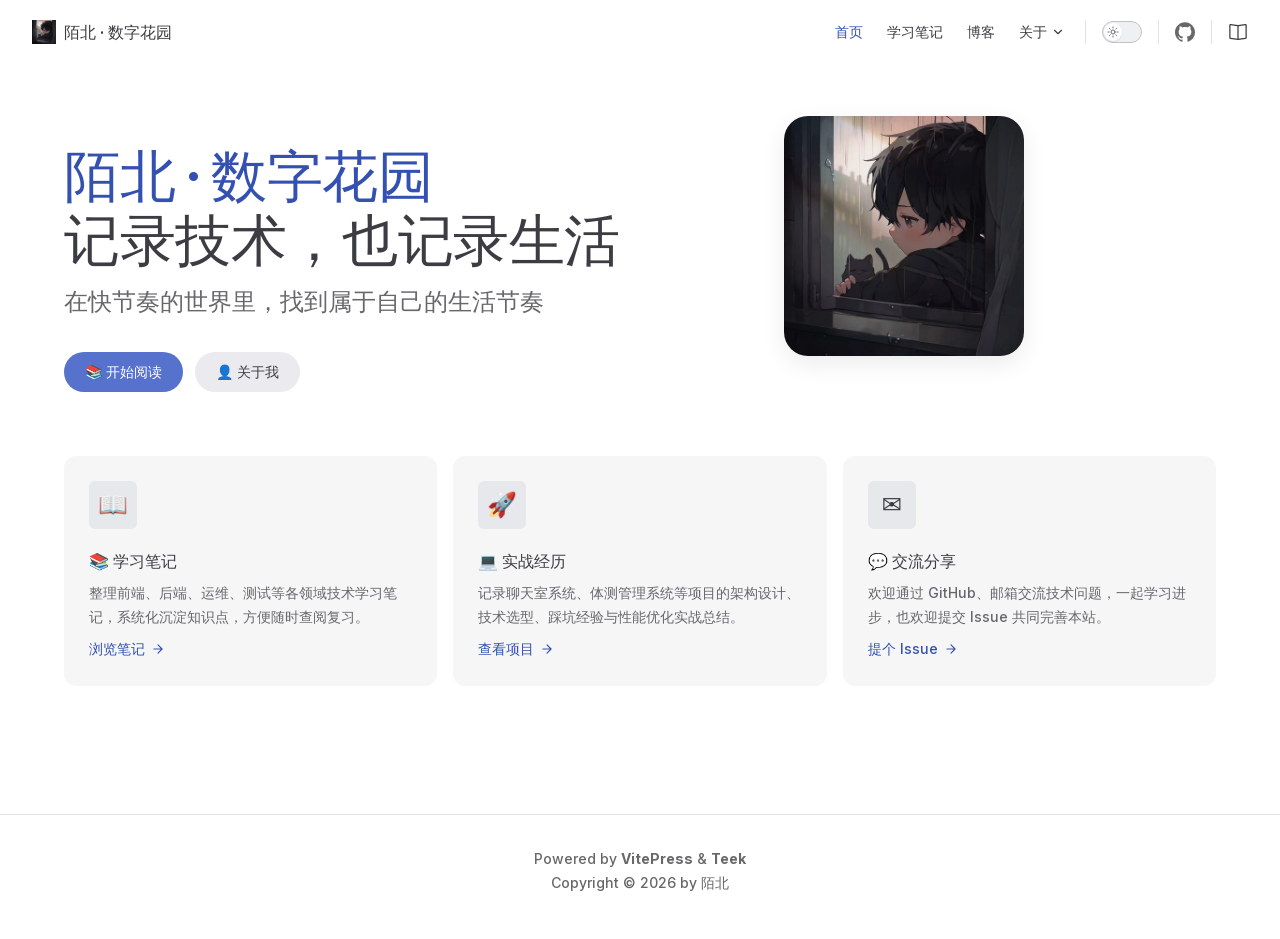
==== index.html @ f3ebbed0 "[main] mobei-front: 修改首页 (952d7c6) mobei-front/knowledge-base-private@952d7c628dc25b9322822ef99f1421" ====
<!DOCTYPE html>
<html lang="en-US" dir="ltr">
  <head>
    <meta charset="utf-8">
    <meta name="viewport" content="width=device-width,initial-scale=1">
    <title>陌北 · 数字花园</title>
    <meta name="description" content="陌北·数字花园——记录技术，也记录生活。一名全栈开发者的个人知识沉淀平台，在快节奏的世界里，找到属于自己的生活节奏。">
    <meta name="generator" content="VitePress v1.6.4">
    <link rel="preload stylesheet" href="/assets/style.BLaycr-j.css" as="style">
    <link rel="preload stylesheet" href="/vp-icons.css" as="style">
    <script type="module" src="/assets/chunks/metadata.38da4daf.js"></script>
    <script type="module" src="/assets/app.C6Qxgv_W.js"></script>
    <link rel="preload" href="/assets/inter-roman-latin.Di8DUHzh.woff2" as="font" type="font/woff2" crossorigin="">
    <link rel="modulepreload" href="/assets/chunks/theme.J0cGPJGI.js">
    <link rel="modulepreload" href="/assets/chunks/framework.BidoRKjm.js">
    <link rel="modulepreload" href="/assets/index.md.A0cepujL.lean.js">
    <link rel="icon" type="image/png" href="image/logo.png">
    <link rel="apple-touch-icon" type="image/png" href="image/logo.png">
    <script id="check-dark-mode">(()=>{const e=localStorage.getItem("vitepress-theme-appearance")||"auto",a=window.matchMedia("(prefers-color-scheme: dark)").matches;(!e||e==="auto"?a:e==="dark")&&document.documentElement.classList.add("dark")})();</script>
    <script id="check-mac-os">document.documentElement.classList.toggle("mac",/Mac|iPhone|iPod|iPad/i.test(navigator.platform));</script>
  </head>
  <body><!--teleport start anchor--><div style="display:none;" class="tk-spotlight-hover tk-spotlight-hover__aside" aria-hidden="true" focusable="false"></div><!--teleport anchor-->
    <div id="app"><!--[--><!--v-if--><!--v-if--><!--v-if--><!--[--><!--v-if--><!----><!--v-if--><div class="tk-right-bottom-button tk-wallpaper-outside flx-column"><!--[--><!--]--><div title="返回顶部" class="tk-right-bottom-button__button back-top" style="--tk-progress:0;display:none;" role="button" aria-label="返回顶部" aria-valuenow="0" aria-valuemin="0" aria-valuemax="100"><i class="tk-icon" style="--icon-color-hover:var(--tk-theme-color);" aria-hidden="true"><svg
    t="1741888593841"
    class="icon"
    viewBox="0 0 1024 1024"
    version="1.1"
    xmlns="http://www.w3.org/2000/svg"
    p-id="9313"
    width="200"
    height="200"
  >
    <path
      fill="currentColor"
      d="M760.789 439.887C764.394 155.042 530.029 25.24 512 14.423c-14.423 7.21-252.394 137.014-248.789 425.464-46.873 32.451-97.352 86.536-90.14 180.282 7.21 93.746 100.957 158.648 137.014 155.042 36.056-3.605 25.239-28.845 25.239-28.845l10.817-50.479s54.084 79.324 68.507 79.324h194.704c18.028 0 68.507-79.324 68.507-79.324l10.817 50.48s-10.817 25.239 25.24 28.844c36.056 3.606 129.802-61.296 137.014-155.042 7.21-93.746-43.268-147.831-90.141-180.282zM512 436.282c-7.211 0-93.746-3.606-104.563-104.564C411.042 234.366 504.789 227.155 512 223.55c7.211 0 100.958 10.817 104.563 108.17C605.746 432.675 519.211 436.281 512 436.281z m-54.085 493.972c0 10.816-10.816 21.633-21.633 21.633-10.817 0-21.634-10.817-21.634-21.633V825.69c0-10.817 10.817-21.634 21.634-21.634s21.633 10.817 21.633 21.634v104.564z m79.325 54.084c0 10.817-10.817 21.634-21.634 21.634s-21.634-10.817-21.634-21.634V829.296c0-10.817 10.817-21.634 21.634-21.634s21.633 10.817 21.633 21.634v155.042z m72.112-79.324c0 10.817-10.817 21.634-21.634 21.634s-21.633-10.817-21.633-21.634v-75.718c0-10.817 10.816-21.634 21.633-21.634 10.817 0 21.634 10.817 21.634 21.634v75.718z m0 0"
      p-id="9314"
    ></path>
  </svg></i></div><div title="前往评论" class="tk-right-bottom-button__button" role="button" aria-label="前往评论" style="display:none;"><i class="tk-icon" style="--icon-color-hover:var(--tk-theme-color);" aria-hidden="true"><svg xmlns="http://www.w3.org/2000/svg" viewBox="0 0 1024 1024">
    <path
      fill="currentColor"
      d="M273.536 736H800a64 64 0 0 0 64-64V256a64 64 0 0 0-64-64H224a64 64 0 0 0-64 64v570.88zM296 800 147.968 918.4A32 32 0 0 1 96 893.44V256a128 128 0 0 1 128-128h576a128 128 0 0 1 128 128v416a128 128 0 0 1-128 128z"
    ></path>
    <path
      fill="currentColor"
      d="M512 499.2a51.2 51.2 0 1 1 0-102.4 51.2 51.2 0 0 1 0 102.4zm192 0a51.2 51.2 0 1 1 0-102.4 51.2 51.2 0 0 1 0 102.4zm-384 0a51.2 51.2 0 1 1 0-102.4 51.2 51.2 0 0 1 0 102.4z"
    ></path>
  </svg></i></div><!--v-if--><!--[--><!--]--></div><!--]--><div class="Layout tk-layout" data-v-262fdcd2><!--[--><!--]--><!--[--><span tabindex="-1" data-v-7284c795></span><a href="#VPContent" class="VPSkipLink visually-hidden" data-v-7284c795>Skip to content</a><!--]--><!----><header class="VPNav" data-v-262fdcd2 data-v-8ee1c63b><div class="VPNavBar" data-v-8ee1c63b data-v-74bcc737><div class="wrapper" data-v-74bcc737><div class="container" data-v-74bcc737><div class="title" data-v-74bcc737><div class="VPNavBarTitle" data-v-74bcc737 data-v-04a9aeeb><a class="title" href="/" data-v-04a9aeeb><!--[--><!--]--><!--[--><img class="VPImage logo" src="image/logo.png" alt data-v-858ed105><!--]--><span data-v-04a9aeeb>陌北 · 数字花园</span><!--[--><!--]--></a></div></div><div class="content" data-v-74bcc737><div class="content-body" data-v-74bcc737><!--[--><!--]--><div class="VPNavBarSearch search" data-v-74bcc737><!----></div><nav aria-labelledby="main-nav-aria-label" class="VPNavBarMenu menu" data-v-74bcc737 data-v-e77fc442><span id="main-nav-aria-label" class="visually-hidden" data-v-e77fc442> Main Navigation </span><!--[--><!--[--><a class="VPLink link VPNavBarMenuLink active" href="/" tabindex="0" data-v-e77fc442 data-v-e4b36659><!--[--><span data-v-e4b36659>首页</span><!--]--></a><!--]--><!--[--><a class="VPLink link VPNavBarMenuLink" href="/notes" tabindex="0" data-v-e77fc442 data-v-e4b36659><!--[--><span data-v-e4b36659>学习笔记</span><!--]--></a><!--]--><!--[--><a class="VPLink link VPNavBarMenuLink" href="/blog" tabindex="0" data-v-e77fc442 data-v-e4b36659><!--[--><span data-v-e4b36659>博客</span><!--]--></a><!--]--><!--[--><div class="VPFlyout VPNavBarMenuGroup" data-v-e77fc442 data-v-4f528093><button type="button" class="button" aria-haspopup="true" aria-expanded="false" data-v-4f528093><span class="text" data-v-4f528093><!----><span data-v-4f528093>关于</span><span class="vpi-chevron-down text-icon" data-v-4f528093></span></span></button><div class="menu" data-v-4f528093><div class="VPMenu" data-v-4f528093 data-v-26b6c809><div class="items" data-v-26b6c809><!--[--><!--[--><div class="VPMenuLink" data-v-26b6c809 data-v-6ee8758f><a class="VPLink link" href="/about-me" data-v-6ee8758f><!--[--><span data-v-6ee8758f>关于我</span><!--]--></a></div><!--]--><!--[--><div class="VPMenuLink" data-v-26b6c809 data-v-6ee8758f><a class="VPLink link" href="/about-site" data-v-6ee8758f><!--[--><span data-v-6ee8758f>关于本站</span><!--]--></a></div><!--]--><!--]--></div><!--[--><!--]--></div></div></div><!--]--><!--]--></nav><!----><div class="VPNavBarAppearance appearance" data-v-74bcc737 data-v-6b392369><button class="VPSwitch VPSwitchAppearance" type="button" role="switch" title aria-checked="false" data-v-6b392369 data-v-38e21a6e data-v-54221425><span class="check" data-v-54221425><span class="icon" data-v-54221425><!--[--><span class="vpi-sun sun" data-v-38e21a6e></span><span class="vpi-moon moon" data-v-38e21a6e></span><!--]--></span></span></button></div><div class="VPSocialLinks VPNavBarSocialLinks social-links" data-v-74bcc737 data-v-58766a2a data-v-5c24b265><!--[--><a class="VPSocialLink no-icon" href="https://github.com/mobei-front" aria-label="github" target="_blank" rel="noopener" data-v-5c24b265 data-v-9c94ad24><span class="vpi-social-github"></span></a><!--]--></div><div class="VPFlyout VPNavBarExtra extra" data-v-74bcc737 data-v-54af8171 data-v-4f528093><button type="button" class="button" aria-haspopup="true" aria-expanded="false" aria-label="extra navigation" data-v-4f528093><span class="vpi-more-horizontal icon" data-v-4f528093></span></button><div class="menu" data-v-4f528093><div class="VPMenu" data-v-4f528093 data-v-26b6c809><!----><!--[--><!--[--><!----><div class="group" data-v-54af8171><div class="item appearance" data-v-54af8171><p class="label" data-v-54af8171>Appearance</p><div class="appearance-action" data-v-54af8171><button class="VPSwitch VPSwitchAppearance" type="button" role="switch" title aria-checked="false" data-v-54af8171 data-v-38e21a6e data-v-54221425><span class="check" data-v-54221425><span class="icon" data-v-54221425><!--[--><span class="vpi-sun sun" data-v-38e21a6e></span><span class="vpi-moon moon" data-v-38e21a6e></span><!--]--></span></span></button></div></div></div><div class="group" data-v-54af8171><div class="item social-links" data-v-54af8171><div class="VPSocialLinks social-links-list" data-v-54af8171 data-v-5c24b265><!--[--><a class="VPSocialLink no-icon" href="https://github.com/mobei-front" aria-label="github" target="_blank" rel="noopener" data-v-5c24b265 data-v-9c94ad24><span class="vpi-social-github"></span></a><!--]--></div></div></div><!--]--><!--]--></div></div></div><!--[--><!--[--><!--[--><!--[--><!--]--><!--[--><!--[--><div class="tk-theme-enhance flx-align-center"><!--[--><i class="tk-icon" style="--icon-size:20px;--icon-color-hover:var(--tk-theme-color);"><svg xmlns="http://www.w3.org/2000/svg" viewBox="0 0 1024 1024">
    <path
      fill="currentColor"
      d="m512 863.36 384-54.848v-638.72L525.568 222.72a96 96 0 0 1-27.136 0L128 169.792v638.72zM137.024 106.432l370.432 52.928a32 32 0 0 0 9.088 0l370.432-52.928A64 64 0 0 1 960 169.792v638.72a64 64 0 0 1-54.976 63.36l-388.48 55.488a32 32 0 0 1-9.088 0l-388.48-55.488A64 64 0 0 1 64 808.512v-638.72a64 64 0 0 1 73.024-63.36z"
    ></path>
    <path fill="currentColor" d="M480 192h64v704h-64z"></path>
  </svg></i><!--]--></div><!--teleport start--><!--teleport end--><!--]--><!--v-if--><!--]--><!--]--><!--]--><!--]--><button type="button" class="VPNavBarHamburger hamburger" aria-label="mobile navigation" aria-expanded="false" aria-controls="VPNavScreen" data-v-74bcc737 data-v-22ebbe49><span class="container" data-v-22ebbe49><span class="top" data-v-22ebbe49></span><span class="middle" data-v-22ebbe49></span><span class="bottom" data-v-22ebbe49></span></span></button></div></div></div></div><div class="divider" data-v-74bcc737><div class="divider-line" data-v-74bcc737></div></div></div><!----></header><!----><!----><div class="VPContent is-home" id="VPContent" data-v-262fdcd2 data-v-dbdf058b><div class="VPHome" data-v-dbdf058b data-v-914c1d9a><!--[--><!--]--><div class="VPHero has-image VPHomeHero" data-v-914c1d9a data-v-f156b944><div class="container" data-v-f156b944><div class="main" data-v-f156b944><!--[--><!--]--><!--[--><h1 class="heading" data-v-f156b944><span class="name clip" data-v-f156b944>陌北 · 数字花园</span><span class="text" data-v-f156b944>记录技术，也记录生活</span></h1><p class="tagline" data-v-f156b944>在快节奏的世界里，找到属于自己的生活节奏</p><!--]--><!--[--><!--]--><div class="actions" data-v-f156b944><!--[--><div class="action" data-v-f156b944><a class="VPButton medium brand" href="/notes" data-v-f156b944 data-v-9044137b>📚 开始阅读</a></div><div class="action" data-v-f156b944><a class="VPButton medium alt" href="/about-me" data-v-f156b944 data-v-9044137b>👤 关于我</a></div><!--]--></div><!--[--><!--]--></div><div class="image" data-v-f156b944><div class="image-container" data-v-f156b944><div class="image-bg" data-v-f156b944></div><!--[--><!--[--><img class="VPImage image-src" src="/image/logo.png" alt="陌北 · 数字花园" width="240" height="240" style="border-radius:24px;box-shadow:0 8px 24px rgba(0,0,0,0.08);" data-v-858ed105><!--]--><!--]--></div></div></div></div><!--[--><!--]--><!--[--><!--]--><div class="VPFeatures VPHomeFeatures" data-v-914c1d9a data-v-fa47c531><div class="container" data-v-fa47c531><div class="items" data-v-fa47c531><!--[--><div class="grid-3 item" data-v-fa47c531><a class="VPLink link no-icon VPFeature" href="/notes" data-v-fa47c531 data-v-53c245d6><!--[--><article class="box" data-v-53c245d6><div class="icon" data-v-53c245d6>📖</div><h2 class="title" data-v-53c245d6>📚 学习笔记</h2><p class="details" data-v-53c245d6>整理前端、后端、运维、测试等各领域技术学习笔记，系统化沉淀知识点，方便随时查阅复习。</p><div class="link-text" data-v-53c245d6><p class="link-text-value" data-v-53c245d6>浏览笔记 <span class="vpi-arrow-right link-text-icon" data-v-53c245d6></span></p></div></article><!--]--></a></div><div class="grid-3 item" data-v-fa47c531><a class="VPLink link no-icon VPFeature" href="/about-me#%E5%AE%9E%E6%88%98%E7%BB%8F%E5%8E%86" data-v-fa47c531 data-v-53c245d6><!--[--><article class="box" data-v-53c245d6><div class="icon" data-v-53c245d6>🚀</div><h2 class="title" data-v-53c245d6>💻 实战经历</h2><p class="details" data-v-53c245d6>记录聊天室系统、体测管理系统等项目的架构设计、技术选型、踩坑经验与性能优化实战总结。</p><div class="link-text" data-v-53c245d6><p class="link-text-value" data-v-53c245d6>查看项目 <span class="vpi-arrow-right link-text-icon" data-v-53c245d6></span></p></div></article><!--]--></a></div><div class="grid-3 item" data-v-fa47c531><a class="VPLink link vp-external-link-icon no-icon VPFeature" href="https://github.com/mobei-front/knowledge-base/issues" target="_blank" rel="noreferrer" data-v-fa47c531 data-v-53c245d6><!--[--><article class="box" data-v-53c245d6><div class="icon" data-v-53c245d6>✉️</div><h2 class="title" data-v-53c245d6>💬 交流分享</h2><p class="details" data-v-53c245d6>欢迎通过 GitHub、邮箱交流技术问题，一起学习进步，也欢迎提交 Issue 共同完善本站。</p><div class="link-text" data-v-53c245d6><p class="link-text-value" data-v-53c245d6>提个 Issue <span class="vpi-arrow-right link-text-icon" data-v-53c245d6></span></p></div></article><!--]--></a></div><!--]--></div></div></div><!--[--><!--[--><!--[--><!--[--><!--[--><!--]--><div class="tk-home-features vp-doc"><!--[--><!--[--><!--v-if--><!--]--><!--[--><!--v-if--><!--]--><!--[--><!--v-if--><!--]--><!--]--></div><!--[--><!--]--><!--]--><!--[--><!--]--><!--]--><!--]--><!--]--><div class="vp-doc container" style="" data-v-914c1d9a data-v-2dd93c59><!--[--><div style="position:relative;" data-v-914c1d9a><div></div></div><!--]--></div></div></div><footer class="VPFooter" data-v-262fdcd2 data-v-769afb35><div class="container" data-v-769afb35><p class="message" data-v-769afb35>
        Powered by 
        <a href="https://vitepress.dev/" target="_blank" style="font-weight: bold; text-decoration: none;">VitePress</a>
        &
        <a href="https://vp.teek.top/" target="_blank" style="font-weight: bold; text-decoration: none;">Teek</a>
      </p><p class="copyright" data-v-769afb35>Copyright © 2026 by 陌北</p></div></footer><!--[--><!--[--><!--[--><!--]--><!--v-if--><!--[--><!--]--><!--[--><!--]--><!--[--><div class="tk-footer-info tk-wallpaper-outside" role="contentinfo" aria-label="页脚信息"><!--v-if--><!--[--><!--[--><!--]--><div class="tk-footer-info__list flx-wrap-justify-center" role="list" aria-label="页脚内容"><!--[--><!--]--><!--v-if--></div><!--[--><!--]--><!--]--></div><!--]--><!--[--><!--]--><!--]--><!--[--><!--]--><!--]--></div><!--]--></div>
    
    
  </body>
</html>
---- assets/style.BLaycr-j.css ----
@charset "UTF-8";@font-face{font-family:Inter;font-style:normal;font-weight:100 900;font-display:swap;src:url(/assets/inter-roman-cyrillic-ext.BBPuwvHQ.woff2) format("woff2");unicode-range:U+0460-052F,U+1C80-1C88,U+20B4,U+2DE0-2DFF,U+A640-A69F,U+FE2E-FE2F}@font-face{font-family:Inter;font-style:normal;font-weight:100 900;font-display:swap;src:url(/assets/inter-roman-cyrillic.C5lxZ8CY.woff2) format("woff2");unicode-range:U+0301,U+0400-045F,U+0490-0491,U+04B0-04B1,U+2116}@font-face{font-family:Inter;font-style:normal;font-weight:100 900;font-display:swap;src:url(/assets/inter-roman-greek-ext.CqjqNYQ-.woff2) format("woff2");unicode-range:U+1F00-1FFF}@font-face{font-family:Inter;font-style:normal;font-weight:100 900;font-display:swap;src:url(/assets/inter-roman-greek.BBVDIX6e.woff2) format("woff2");unicode-range:U+0370-0377,U+037A-037F,U+0384-038A,U+038C,U+038E-03A1,U+03A3-03FF}@font-face{font-family:Inter;font-style:normal;font-weight:100 900;font-display:swap;src:url(/assets/inter-roman-vietnamese.BjW4sHH5.woff2) format("woff2");unicode-range:U+0102-0103,U+0110-0111,U+0128-0129,U+0168-0169,U+01A0-01A1,U+01AF-01B0,U+0300-0301,U+0303-0304,U+0308-0309,U+0323,U+0329,U+1EA0-1EF9,U+20AB}@font-face{font-family:Inter;font-style:normal;font-weight:100 900;font-display:swap;src:url(/assets/inter-roman-latin-ext.4ZJIpNVo.woff2) format("woff2");unicode-range:U+0100-02AF,U+0304,U+0308,U+0329,U+1E00-1E9F,U+1EF2-1EFF,U+2020,U+20A0-20AB,U+20AD-20C0,U+2113,U+2C60-2C7F,U+A720-A7FF}@font-face{font-family:Inter;font-style:normal;font-weight:100 900;font-display:swap;src:url(/assets/inter-roman-latin.Di8DUHzh.woff2) format("woff2");unicode-range:U+0000-00FF,U+0131,U+0152-0153,U+02BB-02BC,U+02C6,U+02DA,U+02DC,U+0304,U+0308,U+0329,U+2000-206F,U+2074,U+20AC,U+2122,U+2191,U+2193,U+2212,U+2215,U+FEFF,U+FFFD}@font-face{font-family:Inter;font-style:italic;font-weight:100 900;font-display:swap;src:url(/assets/inter-italic-cyrillic-ext.r48I6akx.woff2) format("woff2");unicode-range:U+0460-052F,U+1C80-1C88,U+20B4,U+2DE0-2DFF,U+A640-A69F,U+FE2E-FE2F}@font-face{font-family:Inter;font-style:italic;font-weight:100 900;font-display:swap;src:url(/assets/inter-italic-cyrillic.By2_1cv3.woff2) format("woff2");unicode-range:U+0301,U+0400-045F,U+0490-0491,U+04B0-04B1,U+2116}@font-face{font-family:Inter;font-style:italic;font-weight:100 900;font-display:swap;src:url(/assets/inter-italic-greek-ext.1u6EdAuj.woff2) format("woff2");unicode-range:U+1F00-1FFF}@font-face{font-family:Inter;font-style:italic;font-weight:100 900;font-display:swap;src:url(/assets/inter-italic-greek.DJ8dCoTZ.woff2) format("woff2");unicode-range:U+0370-0377,U+037A-037F,U+0384-038A,U+038C,U+038E-03A1,U+03A3-03FF}@font-face{font-family:Inter;font-style:italic;font-weight:100 900;font-display:swap;src:url(/assets/inter-italic-vietnamese.BSbpV94h.woff2) format("woff2");unicode-range:U+0102-0103,U+0110-0111,U+0128-0129,U+0168-0169,U+01A0-01A1,U+01AF-01B0,U+0300-0301,U+0303-0304,U+0308-0309,U+0323,U+0329,U+1EA0-1EF9,U+20AB}@font-face{font-family:Inter;font-style:italic;font-weight:100 900;font-display:swap;src:url(/assets/inter-italic-latin-ext.CN1xVJS-.woff2) format("woff2");unicode-range:U+0100-02AF,U+0304,U+0308,U+0329,U+1E00-1E9F,U+1EF2-1EFF,U+2020,U+20A0-20AB,U+20AD-20C0,U+2113,U+2C60-2C7F,U+A720-A7FF}@font-face{font-family:Inter;font-style:italic;font-weight:100 900;font-display:swap;src:url(/assets/inter-italic-latin.C2AdPX0b.woff2) format("woff2");unicode-range:U+0000-00FF,U+0131,U+0152-0153,U+02BB-02BC,U+02C6,U+02DA,U+02DC,U+0304,U+0308,U+0329,U+2000-206F,U+2074,U+20AC,U+2122,U+2191,U+2193,U+2212,U+2215,U+FEFF,U+FFFD}@font-face{font-family:Punctuation SC;font-weight:400;src:local("PingFang SC Regular"),local("Noto Sans CJK SC"),local("Microsoft YaHei");unicode-range:U+201C,U+201D,U+2018,U+2019,U+2E3A,U+2014,U+2013,U+2026,U+00B7,U+007E,U+002F}@font-face{font-family:Punctuation SC;font-weight:500;src:local("PingFang SC Medium"),local("Noto Sans CJK SC"),local("Microsoft YaHei");unicode-range:U+201C,U+201D,U+2018,U+2019,U+2E3A,U+2014,U+2013,U+2026,U+00B7,U+007E,U+002F}@font-face{font-family:Punctuation SC;font-weight:600;src:local("PingFang SC Semibold"),local("Noto Sans CJK SC Bold"),local("Microsoft YaHei Bold");unicode-range:U+201C,U+201D,U+2018,U+2019,U+2E3A,U+2014,U+2013,U+2026,U+00B7,U+007E,U+002F}@font-face{font-family:Punctuation SC;font-weight:700;src:local("PingFang SC Semibold"),local("Noto Sans CJK SC Bold"),local("Microsoft YaHei Bold");unicode-range:U+201C,U+201D,U+2018,U+2019,U+2E3A,U+2014,U+2013,U+2026,U+00B7,U+007E,U+002F}:root{--vp-c-white: #ffffff;--vp-c-black: #000000;--vp-c-neutral: var(--vp-c-black);--vp-c-neutral-inverse: var(--vp-c-white)}.dark{--vp-c-neutral: var(--vp-c-white);--vp-c-neutral-inverse: var(--vp-c-black)}:root{--vp-c-gray-1: #dddde3;--vp-c-gray-2: #e4e4e9;--vp-c-gray-3: #ebebef;--vp-c-gray-soft: rgba(142, 150, 170, .14);--vp-c-indigo-1: #3451b2;--vp-c-indigo-2: #3a5ccc;--vp-c-indigo-3: #5672cd;--vp-c-indigo-soft: rgba(100, 108, 255, .14);--vp-c-purple-1: #6f42c1;--vp-c-purple-2: #7e4cc9;--vp-c-purple-3: #8e5cd9;--vp-c-purple-soft: rgba(159, 122, 234, .14);--vp-c-green-1: #18794e;--vp-c-green-2: #299764;--vp-c-green-3: #30a46c;--vp-c-green-soft: rgba(16, 185, 129, .14);--vp-c-yellow-1: #915930;--vp-c-yellow-2: #946300;--vp-c-yellow-3: #9f6a00;--vp-c-yellow-soft: rgba(234, 179, 8, .14);--vp-c-red-1: #b8272c;--vp-c-red-2: #d5393e;--vp-c-red-3: #e0575b;--vp-c-red-soft: rgba(244, 63, 94, .14);--vp-c-sponsor: #db2777}.dark{--vp-c-gray-1: #515c67;--vp-c-gray-2: #414853;--vp-c-gray-3: #32363f;--vp-c-gray-soft: rgba(101, 117, 133, .16);--vp-c-indigo-1: #a8b1ff;--vp-c-indigo-2: #5c73e7;--vp-c-indigo-3: #3e63dd;--vp-c-indigo-soft: rgba(100, 108, 255, .16);--vp-c-purple-1: #c8abfa;--vp-c-purple-2: #a879e6;--vp-c-purple-3: #8e5cd9;--vp-c-purple-soft: rgba(159, 122, 234, .16);--vp-c-green-1: #3dd68c;--vp-c-green-2: #30a46c;--vp-c-green-3: #298459;--vp-c-green-soft: rgba(16, 185, 129, .16);--vp-c-yellow-1: #f9b44e;--vp-c-yellow-2: #da8b17;--vp-c-yellow-3: #a46a0a;--vp-c-yellow-soft: rgba(234, 179, 8, .16);--vp-c-red-1: #f66f81;--vp-c-red-2: #f14158;--vp-c-red-3: #b62a3c;--vp-c-red-soft: rgba(244, 63, 94, .16)}:root{--vp-c-bg: #ffffff;--vp-c-bg-alt: #f6f6f7;--vp-c-bg-elv: #ffffff;--vp-c-bg-soft: #f6f6f7}.dark{--vp-c-bg: #1b1b1f;--vp-c-bg-alt: #161618;--vp-c-bg-elv: #202127;--vp-c-bg-soft: #202127}:root{--vp-c-border: #c2c2c4;--vp-c-divider: #e2e2e3;--vp-c-gutter: #e2e2e3}.dark{--vp-c-border: #3c3f44;--vp-c-divider: #2e2e32;--vp-c-gutter: #000000}:root{--vp-c-text-1: #3c3c43;--vp-c-text-2: #67676c;--vp-c-text-3: #929295}.dark{--vp-c-text-1: #dfdfd6;--vp-c-text-2: #98989f;--vp-c-text-3: #6a6a71}:root{--vp-c-default-1: var(--vp-c-gray-1);--vp-c-default-2: var(--vp-c-gray-2);--vp-c-default-3: var(--vp-c-gray-3);--vp-c-default-soft: var(--vp-c-gray-soft);--vp-c-brand-1: var(--vp-c-indigo-1);--vp-c-brand-2: var(--vp-c-indigo-2);--vp-c-brand-3: var(--vp-c-indigo-3);--vp-c-brand-soft: var(--vp-c-indigo-soft);--vp-c-brand: var(--vp-c-brand-1);--vp-c-tip-1: var(--vp-c-brand-1);--vp-c-tip-2: var(--vp-c-brand-2);--vp-c-tip-3: var(--vp-c-brand-3);--vp-c-tip-soft: var(--vp-c-brand-soft);--vp-c-note-1: var(--vp-c-brand-1);--vp-c-note-2: var(--vp-c-brand-2);--vp-c-note-3: var(--vp-c-brand-3);--vp-c-note-soft: var(--vp-c-brand-soft);--vp-c-success-1: var(--vp-c-green-1);--vp-c-success-2: var(--vp-c-green-2);--vp-c-success-3: var(--vp-c-green-3);--vp-c-success-soft: var(--vp-c-green-soft);--vp-c-important-1: var(--vp-c-purple-1);--vp-c-important-2: var(--vp-c-purple-2);--vp-c-important-3: var(--vp-c-purple-3);--vp-c-important-soft: var(--vp-c-purple-soft);--vp-c-warning-1: var(--vp-c-yellow-1);--vp-c-warning-2: var(--vp-c-yellow-2);--vp-c-warning-3: var(--vp-c-yellow-3);--vp-c-warning-soft: var(--vp-c-yellow-soft);--vp-c-danger-1: var(--vp-c-red-1);--vp-c-danger-2: var(--vp-c-red-2);--vp-c-danger-3: var(--vp-c-red-3);--vp-c-danger-soft: var(--vp-c-red-soft);--vp-c-caution-1: var(--vp-c-red-1);--vp-c-caution-2: var(--vp-c-red-2);--vp-c-caution-3: var(--vp-c-red-3);--vp-c-caution-soft: var(--vp-c-red-soft)}:root{--vp-font-family-base: "Inter", ui-sans-serif, system-ui, sans-serif, "Apple Color Emoji", "Segoe UI Emoji", "Segoe UI Symbol", "Noto Color Emoji";--vp-font-family-mono: ui-monospace, "Menlo", "Monaco", "Consolas", "Liberation Mono", "Courier New", monospace;font-optical-sizing:auto}:root:where(:lang(zh)){--vp-font-family-base: "Punctuation SC", "Inter", ui-sans-serif, system-ui, sans-serif, "Apple Color Emoji", "Segoe UI Emoji", "Segoe UI Symbol", "Noto Color Emoji"}:root{--vp-shadow-1: 0 1px 2px rgba(0, 0, 0, .04), 0 1px 2px rgba(0, 0, 0, .06);--vp-shadow-2: 0 3px 12px rgba(0, 0, 0, .07), 0 1px 4px rgba(0, 0, 0, .07);--vp-shadow-3: 0 12px 32px rgba(0, 0, 0, .1), 0 2px 6px rgba(0, 0, 0, .08);--vp-shadow-4: 0 14px 44px rgba(0, 0, 0, .12), 0 3px 9px rgba(0, 0, 0, .12);--vp-shadow-5: 0 18px 56px rgba(0, 0, 0, .16), 0 4px 12px rgba(0, 0, 0, .16)}:root{--vp-z-index-footer: 10;--vp-z-index-local-nav: 20;--vp-z-index-nav: 30;--vp-z-index-layout-top: 40;--vp-z-index-backdrop: 50;--vp-z-index-sidebar: 60}@media (min-width: 960px){:root{--vp-z-index-sidebar: 25}}:root{--vp-layout-max-width: 1440px}:root{--vp-header-anchor-symbol: "#"}:root{--vp-code-line-height: 1.7;--vp-code-font-size: .875em;--vp-code-color: var(--vp-c-brand-1);--vp-code-link-color: var(--vp-c-brand-1);--vp-code-link-hover-color: var(--vp-c-brand-2);--vp-code-bg: var(--vp-c-default-soft);--vp-code-block-color: var(--vp-c-text-2);--vp-code-block-bg: var(--vp-c-bg-alt);--vp-code-block-divider-color: var(--vp-c-gutter);--vp-code-lang-color: var(--vp-c-text-3);--vp-code-line-highlight-color: var(--vp-c-default-soft);--vp-code-line-number-color: var(--vp-c-text-3);--vp-code-line-diff-add-color: var(--vp-c-success-soft);--vp-code-line-diff-add-symbol-color: var(--vp-c-success-1);--vp-code-line-diff-remove-color: var(--vp-c-danger-soft);--vp-code-line-diff-remove-symbol-color: var(--vp-c-danger-1);--vp-code-line-warning-color: var(--vp-c-warning-soft);--vp-code-line-error-color: var(--vp-c-danger-soft);--vp-code-copy-code-border-color: var(--vp-c-divider);--vp-code-copy-code-bg: var(--vp-c-bg-soft);--vp-code-copy-code-hover-border-color: var(--vp-c-divider);--vp-code-copy-code-hover-bg: var(--vp-c-bg);--vp-code-copy-code-active-text: var(--vp-c-text-2);--vp-code-copy-copied-text-content: "Copied";--vp-code-tab-divider: var(--vp-code-block-divider-color);--vp-code-tab-text-color: var(--vp-c-text-2);--vp-code-tab-bg: var(--vp-code-block-bg);--vp-code-tab-hover-text-color: var(--vp-c-text-1);--vp-code-tab-active-text-color: var(--vp-c-text-1);--vp-code-tab-active-bar-color: var(--vp-c-brand-1)}:lang(es),:lang(pt){--vp-code-copy-copied-text-content: "Copiado"}:lang(fa){--vp-code-copy-copied-text-content: "کپی شد"}:lang(ko){--vp-code-copy-copied-text-content: "복사됨"}:lang(ru){--vp-code-copy-copied-text-content: "Скопировано"}:lang(zh){--vp-code-copy-copied-text-content: "已复制"}:root{--vp-button-brand-border: transparent;--vp-button-brand-text: var(--vp-c-white);--vp-button-brand-bg: var(--vp-c-brand-3);--vp-button-brand-hover-border: transparent;--vp-button-brand-hover-text: var(--vp-c-white);--vp-button-brand-hover-bg: var(--vp-c-brand-2);--vp-button-brand-active-border: transparent;--vp-button-brand-active-text: var(--vp-c-white);--vp-button-brand-active-bg: var(--vp-c-brand-1);--vp-button-alt-border: transparent;--vp-button-alt-text: var(--vp-c-text-1);--vp-button-alt-bg: var(--vp-c-default-3);--vp-button-alt-hover-border: transparent;--vp-button-alt-hover-text: var(--vp-c-text-1);--vp-button-alt-hover-bg: var(--vp-c-default-2);--vp-button-alt-active-border: transparent;--vp-button-alt-active-text: var(--vp-c-text-1);--vp-button-alt-active-bg: var(--vp-c-default-1);--vp-button-sponsor-border: var(--vp-c-text-2);--vp-button-sponsor-text: var(--vp-c-text-2);--vp-button-sponsor-bg: transparent;--vp-button-sponsor-hover-border: var(--vp-c-sponsor);--vp-button-sponsor-hover-text: var(--vp-c-sponsor);--vp-button-sponsor-hover-bg: transparent;--vp-button-sponsor-active-border: var(--vp-c-sponsor);--vp-button-sponsor-active-text: var(--vp-c-sponsor);--vp-button-sponsor-active-bg: transparent}:root{--vp-custom-block-font-size: 14px;--vp-custom-block-code-font-size: 13px;--vp-custom-block-info-border: transparent;--vp-custom-block-info-text: var(--vp-c-text-1);--vp-custom-block-info-bg: var(--vp-c-default-soft);--vp-custom-block-info-code-bg: var(--vp-c-default-soft);--vp-custom-block-note-border: transparent;--vp-custom-block-note-text: var(--vp-c-text-1);--vp-custom-block-note-bg: var(--vp-c-default-soft);--vp-custom-block-note-code-bg: var(--vp-c-default-soft);--vp-custom-block-tip-border: transparent;--vp-custom-block-tip-text: var(--vp-c-text-1);--vp-custom-block-tip-bg: var(--vp-c-tip-soft);--vp-custom-block-tip-code-bg: var(--vp-c-tip-soft);--vp-custom-block-important-border: transparent;--vp-custom-block-important-text: var(--vp-c-text-1);--vp-custom-block-important-bg: var(--vp-c-important-soft);--vp-custom-block-important-code-bg: var(--vp-c-important-soft);--vp-custom-block-warning-border: transparent;--vp-custom-block-warning-text: var(--vp-c-text-1);--vp-custom-block-warning-bg: var(--vp-c-warning-soft);--vp-custom-block-warning-code-bg: var(--vp-c-warning-soft);--vp-custom-block-danger-border: transparent;--vp-custom-block-danger-text: var(--vp-c-text-1);--vp-custom-block-danger-bg: var(--vp-c-danger-soft);--vp-custom-block-danger-code-bg: var(--vp-c-danger-soft);--vp-custom-block-caution-border: transparent;--vp-custom-block-caution-text: var(--vp-c-text-1);--vp-custom-block-caution-bg: var(--vp-c-caution-soft);--vp-custom-block-caution-code-bg: var(--vp-c-caution-soft);--vp-custom-block-details-border: var(--vp-custom-block-info-border);--vp-custom-block-details-text: var(--vp-custom-block-info-text);--vp-custom-block-details-bg: var(--vp-custom-block-info-bg);--vp-custom-block-details-code-bg: var(--vp-custom-block-info-code-bg)}:root{--vp-input-border-color: var(--vp-c-border);--vp-input-bg-color: var(--vp-c-bg-alt);--vp-input-switch-bg-color: var(--vp-c-default-soft)}:root{--vp-nav-height: 64px;--vp-nav-bg-color: var(--vp-c-bg);--vp-nav-screen-bg-color: var(--vp-c-bg);--vp-nav-logo-height: 24px}.hide-nav{--vp-nav-height: 0px}.hide-nav .VPSidebar{--vp-nav-height: 22px}:root{--vp-local-nav-bg-color: var(--vp-c-bg)}:root{--vp-sidebar-width: 272px;--vp-sidebar-bg-color: var(--vp-c-bg-alt)}:root{--vp-backdrop-bg-color: rgba(0, 0, 0, .6)}:root{--vp-home-hero-name-color: var(--vp-c-brand-1);--vp-home-hero-name-background: transparent;--vp-home-hero-image-background-image: none;--vp-home-hero-image-filter: none}:root{--vp-badge-info-border: transparent;--vp-badge-info-text: var(--vp-c-text-2);--vp-badge-info-bg: var(--vp-c-default-soft);--vp-badge-tip-border: transparent;--vp-badge-tip-text: var(--vp-c-tip-1);--vp-badge-tip-bg: var(--vp-c-tip-soft);--vp-badge-warning-border: transparent;--vp-badge-warning-text: var(--vp-c-warning-1);--vp-badge-warning-bg: var(--vp-c-warning-soft);--vp-badge-danger-border: transparent;--vp-badge-danger-text: var(--vp-c-danger-1);--vp-badge-danger-bg: var(--vp-c-danger-soft)}:root{--vp-carbon-ads-text-color: var(--vp-c-text-1);--vp-carbon-ads-poweredby-color: var(--vp-c-text-2);--vp-carbon-ads-bg-color: var(--vp-c-bg-soft);--vp-carbon-ads-hover-text-color: var(--vp-c-brand-1);--vp-carbon-ads-hover-poweredby-color: var(--vp-c-text-1)}:root{--vp-local-search-bg: var(--vp-c-bg);--vp-local-search-result-bg: var(--vp-c-bg);--vp-local-search-result-border: var(--vp-c-divider);--vp-local-search-result-selected-bg: var(--vp-c-bg);--vp-local-search-result-selected-border: var(--vp-c-brand-1);--vp-local-search-highlight-bg: var(--vp-c-brand-1);--vp-local-search-highlight-text: var(--vp-c-neutral-inverse)}@media (prefers-reduced-motion: reduce){*,:before,:after{animation-delay:-1ms!important;animation-duration:1ms!important;animation-iteration-count:1!important;background-attachment:initial!important;scroll-behavior:auto!important;transition-duration:0s!important;transition-delay:0s!important}}*,:before,:after{box-sizing:border-box}html{line-height:1.4;font-size:16px;-webkit-text-size-adjust:100%}html.dark{color-scheme:dark}body{margin:0;width:100%;min-width:320px;min-height:100vh;line-height:24px;font-family:var(--vp-font-family-base);font-size:16px;font-weight:400;color:var(--vp-c-text-1);background-color:var(--vp-c-bg);font-synthesis:style;text-rendering:optimizeLegibility;-webkit-font-smoothing:antialiased;-moz-osx-font-smoothing:grayscale}main{display:block}h1,h2,h3,h4,h5,h6{margin:0;line-height:24px;font-size:16px;font-weight:400}p{margin:0}strong,b{font-weight:600}a,area,button,[role=button],input,label,select,summary,textarea{touch-action:manipulation}a{color:inherit;text-decoration:inherit}ol,ul{list-style:none;margin:0;padding:0}blockquote{margin:0}pre,code,kbd,samp{font-family:var(--vp-font-family-mono)}img,svg,video,canvas,audio,iframe,embed,object{display:block}figure{margin:0}img,video{max-width:100%;height:auto}button,input,optgroup,select,textarea{border:0;padding:0;line-height:inherit;color:inherit}button{padding:0;font-family:inherit;background-color:transparent;background-image:none}button:enabled,[role=button]:enabled{cursor:pointer}button:focus,button:focus-visible{outline:1px dotted;outline:4px auto -webkit-focus-ring-color}button:focus:not(:focus-visible){outline:none!important}input:focus,textarea:focus,select:focus{outline:none}table{border-collapse:collapse}input{background-color:transparent}input:-ms-input-placeholder,textarea:-ms-input-placeholder{color:var(--vp-c-text-3)}input::-ms-input-placeholder,textarea::-ms-input-placeholder{color:var(--vp-c-text-3)}input::placeholder,textarea::placeholder{color:var(--vp-c-text-3)}input::-webkit-outer-spin-button,input::-webkit-inner-spin-button{-webkit-appearance:none;margin:0}input[type=number]{-moz-appearance:textfield}textarea{resize:vertical}select{-webkit-appearance:none}fieldset{margin:0;padding:0}h1,h2,h3,h4,h5,h6,li,p{overflow-wrap:break-word}vite-error-overlay{z-index:9999}mjx-container{overflow-x:auto}mjx-container>svg{display:inline-block;margin:auto}[class^=vpi-],[class*=" vpi-"],.vp-icon{width:1em;height:1em}[class^=vpi-].bg,[class*=" vpi-"].bg,.vp-icon.bg{background-size:100% 100%;background-color:transparent}[class^=vpi-]:not(.bg),[class*=" vpi-"]:not(.bg),.vp-icon:not(.bg){-webkit-mask:var(--icon) no-repeat;mask:var(--icon) no-repeat;-webkit-mask-size:100% 100%;mask-size:100% 100%;background-color:currentColor;color:inherit}.vpi-align-left{--icon: url("data:image/svg+xml,%3Csvg xmlns='http://www.w3.org/2000/svg' fill='none' stroke='currentColor' stroke-linecap='round' stroke-linejoin='round' stroke-width='2' viewBox='0 0 24 24'%3E%3Cpath d='M21 6H3M15 12H3M17 18H3'/%3E%3C/svg%3E")}.vpi-arrow-right,.vpi-arrow-down,.vpi-arrow-left,.vpi-arrow-up{--icon: url("data:image/svg+xml,%3Csvg xmlns='http://www.w3.org/2000/svg' fill='none' stroke='currentColor' stroke-linecap='round' stroke-linejoin='round' stroke-width='2' viewBox='0 0 24 24'%3E%3Cpath d='M5 12h14M12 5l7 7-7 7'/%3E%3C/svg%3E")}.vpi-chevron-right,.vpi-chevron-down,.vpi-chevron-left,.vpi-chevron-up{--icon: url("data:image/svg+xml,%3Csvg xmlns='http://www.w3.org/2000/svg' fill='none' stroke='currentColor' stroke-linecap='round' stroke-linejoin='round' stroke-width='2' viewBox='0 0 24 24'%3E%3Cpath d='m9 18 6-6-6-6'/%3E%3C/svg%3E")}.vpi-chevron-down,.vpi-arrow-down{transform:rotate(90deg)}.vpi-chevron-left,.vpi-arrow-left{transform:rotate(180deg)}.vpi-chevron-up,.vpi-arrow-up{transform:rotate(-90deg)}.vpi-square-pen{--icon: url("data:image/svg+xml,%3Csvg xmlns='http://www.w3.org/2000/svg' fill='none' stroke='currentColor' stroke-linecap='round' stroke-linejoin='round' stroke-width='2' viewBox='0 0 24 24'%3E%3Cpath d='M12 3H5a2 2 0 0 0-2 2v14a2 2 0 0 0 2 2h14a2 2 0 0 0 2-2v-7'/%3E%3Cpath d='M18.375 2.625a2.121 2.121 0 1 1 3 3L12 15l-4 1 1-4Z'/%3E%3C/svg%3E")}.vpi-plus{--icon: url("data:image/svg+xml,%3Csvg xmlns='http://www.w3.org/2000/svg' fill='none' stroke='currentColor' stroke-linecap='round' stroke-linejoin='round' stroke-width='2' viewBox='0 0 24 24'%3E%3Cpath d='M5 12h14M12 5v14'/%3E%3C/svg%3E")}.vpi-sun{--icon: url("data:image/svg+xml,%3Csvg xmlns='http://www.w3.org/2000/svg' fill='none' stroke='currentColor' stroke-linecap='round' stroke-linejoin='round' stroke-width='2' viewBox='0 0 24 24'%3E%3Ccircle cx='12' cy='12' r='4'/%3E%3Cpath d='M12 2v2M12 20v2M4.93 4.93l1.41 1.41M17.66 17.66l1.41 1.41M2 12h2M20 12h2M6.34 17.66l-1.41 1.41M19.07 4.93l-1.41 1.41'/%3E%3C/svg%3E")}.vpi-moon{--icon: url("data:image/svg+xml,%3Csvg xmlns='http://www.w3.org/2000/svg' fill='none' stroke='currentColor' stroke-linecap='round' stroke-linejoin='round' stroke-width='2' viewBox='0 0 24 24'%3E%3Cpath d='M12 3a6 6 0 0 0 9 9 9 9 0 1 1-9-9Z'/%3E%3C/svg%3E")}.vpi-more-horizontal{--icon: url("data:image/svg+xml,%3Csvg xmlns='http://www.w3.org/2000/svg' fill='none' stroke='currentColor' stroke-linecap='round' stroke-linejoin='round' stroke-width='2' viewBox='0 0 24 24'%3E%3Ccircle cx='12' cy='12' r='1'/%3E%3Ccircle cx='19' cy='12' r='1'/%3E%3Ccircle cx='5' cy='12' r='1'/%3E%3C/svg%3E")}.vpi-languages{--icon: url("data:image/svg+xml,%3Csvg xmlns='http://www.w3.org/2000/svg' fill='none' stroke='currentColor' stroke-linecap='round' stroke-linejoin='round' stroke-width='2' viewBox='0 0 24 24'%3E%3Cpath d='m5 8 6 6M4 14l6-6 2-3M2 5h12M7 2h1M22 22l-5-10-5 10M14 18h6'/%3E%3C/svg%3E")}.vpi-heart{--icon: url("data:image/svg+xml,%3Csvg xmlns='http://www.w3.org/2000/svg' fill='none' stroke='currentColor' stroke-linecap='round' stroke-linejoin='round' stroke-width='2' viewBox='0 0 24 24'%3E%3Cpath d='M19 14c1.49-1.46 3-3.21 3-5.5A5.5 5.5 0 0 0 16.5 3c-1.76 0-3 .5-4.5 2-1.5-1.5-2.74-2-4.5-2A5.5 5.5 0 0 0 2 8.5c0 2.3 1.5 4.05 3 5.5l7 7Z'/%3E%3C/svg%3E")}.vpi-search{--icon: url("data:image/svg+xml,%3Csvg xmlns='http://www.w3.org/2000/svg' fill='none' stroke='currentColor' stroke-linecap='round' stroke-linejoin='round' stroke-width='2' viewBox='0 0 24 24'%3E%3Ccircle cx='11' cy='11' r='8'/%3E%3Cpath d='m21 21-4.3-4.3'/%3E%3C/svg%3E")}.vpi-layout-list{--icon: url("data:image/svg+xml,%3Csvg xmlns='http://www.w3.org/2000/svg' fill='none' stroke='currentColor' stroke-linecap='round' stroke-linejoin='round' stroke-width='2' viewBox='0 0 24 24'%3E%3Crect width='7' height='7' x='3' y='3' rx='1'/%3E%3Crect width='7' height='7' x='3' y='14' rx='1'/%3E%3Cpath d='M14 4h7M14 9h7M14 15h7M14 20h7'/%3E%3C/svg%3E")}.vpi-delete{--icon: url("data:image/svg+xml,%3Csvg xmlns='http://www.w3.org/2000/svg' fill='none' stroke='currentColor' stroke-linecap='round' stroke-linejoin='round' stroke-width='2' viewBox='0 0 24 24'%3E%3Cpath d='M20 5H9l-7 7 7 7h11a2 2 0 0 0 2-2V7a2 2 0 0 0-2-2ZM18 9l-6 6M12 9l6 6'/%3E%3C/svg%3E")}.vpi-corner-down-left{--icon: url("data:image/svg+xml,%3Csvg xmlns='http://www.w3.org/2000/svg' fill='none' stroke='currentColor' stroke-linecap='round' stroke-linejoin='round' stroke-width='2' viewBox='0 0 24 24'%3E%3Cpath d='m9 10-5 5 5 5'/%3E%3Cpath d='M20 4v7a4 4 0 0 1-4 4H4'/%3E%3C/svg%3E")}:root{--vp-icon-copy: url("data:image/svg+xml,%3Csvg xmlns='http://www.w3.org/2000/svg' fill='none' stroke='rgba(128,128,128,1)' stroke-linecap='round' stroke-linejoin='round' stroke-width='2' viewBox='0 0 24 24'%3E%3Crect width='8' height='4' x='8' y='2' rx='1' ry='1'/%3E%3Cpath d='M16 4h2a2 2 0 0 1 2 2v14a2 2 0 0 1-2 2H6a2 2 0 0 1-2-2V6a2 2 0 0 1 2-2h2'/%3E%3C/svg%3E");--vp-icon-copied: url("data:image/svg+xml,%3Csvg xmlns='http://www.w3.org/2000/svg' fill='none' stroke='rgba(128,128,128,1)' stroke-linecap='round' stroke-linejoin='round' stroke-width='2' viewBox='0 0 24 24'%3E%3Crect width='8' height='4' x='8' y='2' rx='1' ry='1'/%3E%3Cpath d='M16 4h2a2 2 0 0 1 2 2v14a2 2 0 0 1-2 2H6a2 2 0 0 1-2-2V6a2 2 0 0 1 2-2h2'/%3E%3Cpath d='m9 14 2 2 4-4'/%3E%3C/svg%3E")}.visually-hidden{position:absolute;width:1px;height:1px;white-space:nowrap;clip:rect(0 0 0 0);clip-path:inset(50%);overflow:hidden}.custom-block{border:1px solid transparent;border-radius:8px;padding:16px 16px 8px;line-height:24px;font-size:var(--vp-custom-block-font-size);color:var(--vp-c-text-2)}.custom-block.info{border-color:var(--vp-custom-block-info-border);color:var(--vp-custom-block-info-text);background-color:var(--vp-custom-block-info-bg)}.custom-block.info a,.custom-block.info code{color:var(--vp-c-brand-1)}.custom-block.info a:hover,.custom-block.info a:hover>code{color:var(--vp-c-brand-2)}.custom-block.info code{background-color:var(--vp-custom-block-info-code-bg)}.custom-block.note{border-color:var(--vp-custom-block-note-border);color:var(--vp-custom-block-note-text);background-color:var(--vp-custom-block-note-bg)}.custom-block.note a,.custom-block.note code{color:var(--vp-c-brand-1)}.custom-block.note a:hover,.custom-block.note a:hover>code{color:var(--vp-c-brand-2)}.custom-block.note code{background-color:var(--vp-custom-block-note-code-bg)}.custom-block.tip{border-color:var(--vp-custom-block-tip-border);color:var(--vp-custom-block-tip-text);background-color:var(--vp-custom-block-tip-bg)}.custom-block.tip a,.custom-block.tip code{color:var(--vp-c-tip-1)}.custom-block.tip a:hover,.custom-block.tip a:hover>code{color:var(--vp-c-tip-2)}.custom-block.tip code{background-color:var(--vp-custom-block-tip-code-bg)}.custom-block.important{border-color:var(--vp-custom-block-important-border);color:var(--vp-custom-block-important-text);background-color:var(--vp-custom-block-important-bg)}.custom-block.important a,.custom-block.important code{color:var(--vp-c-important-1)}.custom-block.important a:hover,.custom-block.important a:hover>code{color:var(--vp-c-important-2)}.custom-block.important code{background-color:var(--vp-custom-block-important-code-bg)}.custom-block.warning{border-color:var(--vp-custom-block-warning-border);color:var(--vp-custom-block-warning-text);background-color:var(--vp-custom-block-warning-bg)}.custom-block.warning a,.custom-block.warning code{color:var(--vp-c-warning-1)}.custom-block.warning a:hover,.custom-block.warning a:hover>code{color:var(--vp-c-warning-2)}.custom-block.warning code{background-color:var(--vp-custom-block-warning-code-bg)}.custom-block.danger{border-color:var(--vp-custom-block-danger-border);color:var(--vp-custom-block-danger-text);background-color:var(--vp-custom-block-danger-bg)}.custom-block.danger a,.custom-block.danger code{color:var(--vp-c-danger-1)}.custom-block.danger a:hover,.custom-block.danger a:hover>code{color:var(--vp-c-danger-2)}.custom-block.danger code{background-color:var(--vp-custom-block-danger-code-bg)}.custom-block.caution{border-color:var(--vp-custom-block-caution-border);color:var(--vp-custom-block-caution-text);background-color:var(--vp-custom-block-caution-bg)}.custom-block.caution a,.custom-block.caution code{color:var(--vp-c-caution-1)}.custom-block.caution a:hover,.custom-block.caution a:hover>code{color:var(--vp-c-caution-2)}.custom-block.caution code{background-color:var(--vp-custom-block-caution-code-bg)}.custom-block.details{border-color:var(--vp-custom-block-details-border);color:var(--vp-custom-block-details-text);background-color:var(--vp-custom-block-details-bg)}.custom-block.details a{color:var(--vp-c-brand-1)}.custom-block.details a:hover,.custom-block.details a:hover>code{color:var(--vp-c-brand-2)}.custom-block.details code{background-color:var(--vp-custom-block-details-code-bg)}.custom-block-title{font-weight:600}.custom-block p+p{margin:8px 0}.custom-block.details summary{margin:0 0 8px;font-weight:700;cursor:pointer;-webkit-user-select:none;user-select:none}.custom-block.details summary+p{margin:8px 0}.custom-block a{color:inherit;font-weight:600;text-decoration:underline;text-underline-offset:2px;transition:opacity .25s}.custom-block a:hover{opacity:.75}.custom-block code{font-size:var(--vp-custom-block-code-font-size)}.custom-block.custom-block th,.custom-block.custom-block blockquote>p{font-size:var(--vp-custom-block-font-size);color:inherit}.dark .vp-code span{color:var(--shiki-dark, inherit)}html:not(.dark) .vp-code span{color:var(--shiki-light, inherit)}.vp-code-group{margin-top:16px}.vp-code-group .tabs{position:relative;display:flex;margin-right:-24px;margin-left:-24px;padding:0 12px;background-color:var(--vp-code-tab-bg);overflow-x:auto;overflow-y:hidden;box-shadow:inset 0 -1px var(--vp-code-tab-divider)}@media (min-width: 640px){.vp-code-group .tabs{margin-right:0;margin-left:0;border-radius:8px 8px 0 0}}.vp-code-group .tabs input{position:fixed;opacity:0;pointer-events:none}.vp-code-group .tabs label{position:relative;display:inline-block;border-bottom:1px solid transparent;padding:0 12px;line-height:48px;font-size:14px;font-weight:500;color:var(--vp-code-tab-text-color);white-space:nowrap;cursor:pointer;transition:color .25s}.vp-code-group .tabs label:after{position:absolute;right:8px;bottom:-1px;left:8px;z-index:1;height:2px;border-radius:2px;content:"";background-color:transparent;transition:background-color .25s}.vp-code-group label:hover{color:var(--vp-code-tab-hover-text-color)}.vp-code-group input:checked+label{color:var(--vp-code-tab-active-text-color)}.vp-code-group input:checked+label:after{background-color:var(--vp-code-tab-active-bar-color)}.vp-code-group div[class*=language-],.vp-block{display:none;margin-top:0!important;border-top-left-radius:0!important;border-top-right-radius:0!important}.vp-code-group div[class*=language-].active,.vp-block.active{display:block}.vp-block{padding:20px 24px}.vp-doc h1,.vp-doc h2,.vp-doc h3,.vp-doc h4,.vp-doc h5,.vp-doc h6{position:relative;font-weight:600;outline:none}.vp-doc h1{letter-spacing:-.02em;line-height:40px;font-size:28px}.vp-doc h2{margin:48px 0 16px;border-top:1px solid var(--vp-c-divider);padding-top:24px;letter-spacing:-.02em;line-height:32px;font-size:24px}.vp-doc h3{margin:32px 0 0;letter-spacing:-.01em;line-height:28px;font-size:20px}.vp-doc h4{margin:24px 0 0;letter-spacing:-.01em;line-height:24px;font-size:18px}.vp-doc .header-anchor{position:absolute;top:0;left:0;margin-left:-.87em;font-weight:500;-webkit-user-select:none;user-select:none;opacity:0;text-decoration:none;transition:color .25s,opacity .25s}.vp-doc .header-anchor:before{content:var(--vp-header-anchor-symbol)}.vp-doc h1:hover .header-anchor,.vp-doc h1 .header-anchor:focus,.vp-doc h2:hover .header-anchor,.vp-doc h2 .header-anchor:focus,.vp-doc h3:hover .header-anchor,.vp-doc h3 .header-anchor:focus,.vp-doc h4:hover .header-anchor,.vp-doc h4 .header-anchor:focus,.vp-doc h5:hover .header-anchor,.vp-doc h5 .header-anchor:focus,.vp-doc h6:hover .header-anchor,.vp-doc h6 .header-anchor:focus{opacity:1}@media (min-width: 768px){.vp-doc h1{letter-spacing:-.02em;line-height:40px;font-size:32px}}.vp-doc h2 .header-anchor{top:24px}.vp-doc p,.vp-doc summary{margin:16px 0}.vp-doc p{line-height:28px}.vp-doc blockquote{margin:16px 0;border-left:2px solid var(--vp-c-divider);padding-left:16px;transition:border-color .5s;color:var(--vp-c-text-2)}.vp-doc blockquote>p{margin:0;font-size:16px;transition:color .5s}.vp-doc a{font-weight:500;color:var(--vp-c-brand-1);text-decoration:underline;text-underline-offset:2px;transition:color .25s,opacity .25s}.vp-doc a:hover{color:var(--vp-c-brand-2)}.vp-doc strong{font-weight:600}.vp-doc ul,.vp-doc ol{padding-left:1.25rem;margin:16px 0}.vp-doc ul{list-style:disc}.vp-doc ol{list-style:decimal}.vp-doc li+li{margin-top:8px}.vp-doc li>ol,.vp-doc li>ul{margin:8px 0 0}.vp-doc table{display:block;border-collapse:collapse;margin:20px 0;overflow-x:auto}.vp-doc tr{background-color:var(--vp-c-bg);border-top:1px solid var(--vp-c-divider);transition:background-color .5s}.vp-doc tr:nth-child(2n){background-color:var(--vp-c-bg-soft)}.vp-doc th,.vp-doc td{border:1px solid var(--vp-c-divider);padding:8px 16px}.vp-doc th{text-align:left;font-size:14px;font-weight:600;color:var(--vp-c-text-2);background-color:var(--vp-c-bg-soft)}.vp-doc td{font-size:14px}.vp-doc hr{margin:16px 0;border:none;border-top:1px solid var(--vp-c-divider)}.vp-doc .custom-block{margin:16px 0}.vp-doc .custom-block p{margin:8px 0;line-height:24px}.vp-doc .custom-block p:first-child{margin:0}.vp-doc .custom-block div[class*=language-]{margin:8px 0;border-radius:8px}.vp-doc .custom-block div[class*=language-] code{font-weight:400;background-color:transparent}.vp-doc .custom-block .vp-code-group .tabs{margin:0;border-radius:8px 8px 0 0}.vp-doc :not(pre,h1,h2,h3,h4,h5,h6)>code{font-size:var(--vp-code-font-size);color:var(--vp-code-color)}.vp-doc :not(pre)>code{border-radius:4px;padding:3px 6px;background-color:var(--vp-code-bg);transition:color .25s,background-color .5s}.vp-doc a>code{color:var(--vp-code-link-color)}.vp-doc a:hover>code{color:var(--vp-code-link-hover-color)}.vp-doc h1>code,.vp-doc h2>code,.vp-doc h3>code,.vp-doc h4>code{font-size:.9em}.vp-doc div[class*=language-],.vp-block{position:relative;margin:16px -24px;background-color:var(--vp-code-block-bg);overflow-x:auto;transition:background-color .5s}@media (min-width: 640px){.vp-doc div[class*=language-],.vp-block{border-radius:8px;margin:16px 0}}@media (max-width: 639px){.vp-doc li div[class*=language-]{border-radius:8px 0 0 8px}}.vp-doc div[class*=language-]+div[class*=language-],.vp-doc div[class$=-api]+div[class*=language-],.vp-doc div[class*=language-]+div[class$=-api]>div[class*=language-]{margin-top:-8px}.vp-doc [class*=language-] pre,.vp-doc [class*=language-] code{direction:ltr;text-align:left;white-space:pre;word-spacing:normal;word-break:normal;word-wrap:normal;-moz-tab-size:4;-o-tab-size:4;tab-size:4;-webkit-hyphens:none;-moz-hyphens:none;-ms-hyphens:none;hyphens:none}.vp-doc [class*=language-] pre{position:relative;z-index:1;margin:0;padding:20px 0;background:transparent;overflow-x:auto}.vp-doc [class*=language-] code{display:block;padding:0 24px;width:fit-content;min-width:100%;line-height:var(--vp-code-line-height);font-size:var(--vp-code-font-size);color:var(--vp-code-block-color);transition:color .5s}.vp-doc [class*=language-] code .highlighted{background-color:var(--vp-code-line-highlight-color);transition:background-color .5s;margin:0 -24px;padding:0 24px;width:calc(100% + 48px);display:inline-block}.vp-doc [class*=language-] code .highlighted.error{background-color:var(--vp-code-line-error-color)}.vp-doc [class*=language-] code .highlighted.warning{background-color:var(--vp-code-line-warning-color)}.vp-doc [class*=language-] code .diff{transition:background-color .5s;margin:0 -24px;padding:0 24px;width:calc(100% + 48px);display:inline-block}.vp-doc [class*=language-] code .diff:before{position:absolute;left:10px}.vp-doc [class*=language-] .has-focused-lines .line:not(.has-focus){filter:blur(.095rem);opacity:.4;transition:filter .35s,opacity .35s}.vp-doc [class*=language-] .has-focused-lines .line:not(.has-focus){opacity:.7;transition:filter .35s,opacity .35s}.vp-doc [class*=language-]:hover .has-focused-lines .line:not(.has-focus){filter:blur(0);opacity:1}.vp-doc [class*=language-] code .diff.remove{background-color:var(--vp-code-line-diff-remove-color);opacity:.7}.vp-doc [class*=language-] code .diff.remove:before{content:"-";color:var(--vp-code-line-diff-remove-symbol-color)}.vp-doc [class*=language-] code .diff.add{background-color:var(--vp-code-line-diff-add-color)}.vp-doc [class*=language-] code .diff.add:before{content:"+";color:var(--vp-code-line-diff-add-symbol-color)}.vp-doc div[class*=language-].line-numbers-mode{padding-left:32px}.vp-doc .line-numbers-wrapper{position:absolute;top:0;bottom:0;left:0;z-index:3;border-right:1px solid var(--vp-code-block-divider-color);padding-top:20px;width:32px;text-align:center;font-family:var(--vp-font-family-mono);line-height:var(--vp-code-line-height);font-size:var(--vp-code-font-size);color:var(--vp-code-line-number-color);transition:border-color .5s,color .5s}.vp-doc [class*=language-]>button.copy{direction:ltr;position:absolute;top:12px;right:12px;z-index:3;border:1px solid var(--vp-code-copy-code-border-color);border-radius:4px;width:40px;height:40px;background-color:var(--vp-code-copy-code-bg);opacity:0;cursor:pointer;background-image:var(--vp-icon-copy);background-position:50%;background-size:20px;background-repeat:no-repeat;transition:border-color .25s,background-color .25s,opacity .25s}.vp-doc [class*=language-]:hover>button.copy,.vp-doc [class*=language-]>button.copy:focus{opacity:1}.vp-doc [class*=language-]>button.copy:hover,.vp-doc [class*=language-]>button.copy.copied{border-color:var(--vp-code-copy-code-hover-border-color);background-color:var(--vp-code-copy-code-hover-bg)}.vp-doc [class*=language-]>button.copy.copied,.vp-doc [class*=language-]>button.copy:hover.copied{border-radius:0 4px 4px 0;background-color:var(--vp-code-copy-code-hover-bg);background-image:var(--vp-icon-copied)}.vp-doc [class*=language-]>button.copy.copied:before,.vp-doc [class*=language-]>button.copy:hover.copied:before{position:relative;top:-1px;transform:translate(calc(-100% - 1px));display:flex;justify-content:center;align-items:center;border:1px solid var(--vp-code-copy-code-hover-border-color);border-right:0;border-radius:4px 0 0 4px;padding:0 10px;width:fit-content;height:40px;text-align:center;font-size:12px;font-weight:500;color:var(--vp-code-copy-code-active-text);background-color:var(--vp-code-copy-code-hover-bg);white-space:nowrap;content:var(--vp-code-copy-copied-text-content)}.vp-doc [class*=language-]>span.lang{position:absolute;top:2px;right:8px;z-index:2;font-size:12px;font-weight:500;-webkit-user-select:none;user-select:none;color:var(--vp-code-lang-color);transition:color .4s,opacity .4s}.vp-doc [class*=language-]:hover>button.copy+span.lang,.vp-doc [class*=language-]>button.copy:focus+span.lang{opacity:0}.vp-doc .VPTeamMembers{margin-top:24px}.vp-doc .VPTeamMembers.small.count-1 .container{margin:0!important;max-width:calc((100% - 24px)/2)!important}.vp-doc .VPTeamMembers.small.count-2 .container,.vp-doc .VPTeamMembers.small.count-3 .container{max-width:100%!important}.vp-doc .VPTeamMembers.medium.count-1 .container{margin:0!important;max-width:calc((100% - 24px)/2)!important}:is(.vp-external-link-icon,.vp-doc a[href*="://"],.vp-doc a[target=_blank]):not(:is(.no-icon,svg a,:has(img,svg))):after{display:inline-block;margin-top:-1px;margin-left:4px;width:11px;height:11px;background:currentColor;color:var(--vp-c-text-3);flex-shrink:0;--icon: url("data:image/svg+xml, %3Csvg xmlns='http://www.w3.org/2000/svg' viewBox='0 0 24 24' %3E%3Cpath d='M0 0h24v24H0V0z' fill='none' /%3E%3Cpath d='M9 5v2h6.59L4 18.59 5.41 20 17 8.41V15h2V5H9z' /%3E%3C/svg%3E");-webkit-mask-image:var(--icon);mask-image:var(--icon)}.vp-external-link-icon:after{content:""}.external-link-icon-enabled :is(.vp-doc a[href*="://"],.vp-doc a[target=_blank]):not(:is(.no-icon,svg a,:has(img,svg))):after{content:"";color:currentColor}.vp-sponsor{border-radius:16px;overflow:hidden}.vp-sponsor.aside{border-radius:12px}.vp-sponsor-section+.vp-sponsor-section{margin-top:4px}.vp-sponsor-tier{margin:0 0 4px!important;text-align:center;letter-spacing:1px!important;line-height:24px;width:100%;font-weight:600;color:var(--vp-c-text-2);background-color:var(--vp-c-bg-soft)}.vp-sponsor.normal .vp-sponsor-tier{padding:13px 0 11px;font-size:14px}.vp-sponsor.aside .vp-sponsor-tier{padding:9px 0 7px;font-size:12px}.vp-sponsor-grid+.vp-sponsor-tier{margin-top:4px}.vp-sponsor-grid{display:flex;flex-wrap:wrap;gap:4px}.vp-sponsor-grid.xmini .vp-sponsor-grid-link{height:64px}.vp-sponsor-grid.xmini .vp-sponsor-grid-image{max-width:64px;max-height:22px}.vp-sponsor-grid.mini .vp-sponsor-grid-link{height:72px}.vp-sponsor-grid.mini .vp-sponsor-grid-image{max-width:96px;max-height:24px}.vp-sponsor-grid.small .vp-sponsor-grid-link{height:96px}.vp-sponsor-grid.small .vp-sponsor-grid-image{max-width:96px;max-height:24px}.vp-sponsor-grid.medium .vp-sponsor-grid-link{height:112px}.vp-sponsor-grid.medium .vp-sponsor-grid-image{max-width:120px;max-height:36px}.vp-sponsor-grid.big .vp-sponsor-grid-link{height:184px}.vp-sponsor-grid.big .vp-sponsor-grid-image{max-width:192px;max-height:56px}.vp-sponsor-grid[data-vp-grid="2"] .vp-sponsor-grid-item{width:calc((100% - 4px)/2)}.vp-sponsor-grid[data-vp-grid="3"] .vp-sponsor-grid-item{width:calc((100% - 4px * 2) / 3)}.vp-sponsor-grid[data-vp-grid="4"] .vp-sponsor-grid-item{width:calc((100% - 12px)/4)}.vp-sponsor-grid[data-vp-grid="5"] .vp-sponsor-grid-item{width:calc((100% - 16px)/5)}.vp-sponsor-grid[data-vp-grid="6"] .vp-sponsor-grid-item{width:calc((100% - 4px * 5) / 6)}.vp-sponsor-grid-item{flex-shrink:0;width:100%;background-color:var(--vp-c-bg-soft);transition:background-color .25s}.vp-sponsor-grid-item:hover{background-color:var(--vp-c-default-soft)}.vp-sponsor-grid-item:hover .vp-sponsor-grid-image{filter:grayscale(0) invert(0)}.vp-sponsor-grid-item.empty:hover{background-color:var(--vp-c-bg-soft)}.dark .vp-sponsor-grid-item:hover{background-color:var(--vp-c-white)}.dark .vp-sponsor-grid-item.empty:hover{background-color:var(--vp-c-bg-soft)}.vp-sponsor-grid-link{display:flex}.vp-sponsor-grid-box{display:flex;justify-content:center;align-items:center;width:100%}.vp-sponsor-grid-image{max-width:100%;filter:grayscale(1);transition:filter .25s}.dark .vp-sponsor-grid-image{filter:grayscale(1) invert(1)}.VPBadge{display:inline-block;margin-left:2px;border:1px solid transparent;border-radius:12px;padding:0 10px;line-height:22px;font-size:12px;font-weight:500;transform:translateY(-2px)}.VPBadge.small{padding:0 6px;line-height:18px;font-size:10px;transform:translateY(-8px)}.VPDocFooter .VPBadge{display:none}.vp-doc h1>.VPBadge{margin-top:4px;vertical-align:top}.vp-doc h2>.VPBadge{margin-top:3px;padding:0 8px;vertical-align:top}.vp-doc h3>.VPBadge{vertical-align:middle}.vp-doc h4>.VPBadge,.vp-doc h5>.VPBadge,.vp-doc h6>.VPBadge{vertical-align:middle;line-height:18px}.VPBadge.info{border-color:var(--vp-badge-info-border);color:var(--vp-badge-info-text);background-color:var(--vp-badge-info-bg)}.VPBadge.tip{border-color:var(--vp-badge-tip-border);color:var(--vp-badge-tip-text);background-color:var(--vp-badge-tip-bg)}.VPBadge.warning{border-color:var(--vp-badge-warning-border);color:var(--vp-badge-warning-text);background-color:var(--vp-badge-warning-bg)}.VPBadge.danger{border-color:var(--vp-badge-danger-border);color:var(--vp-badge-danger-text);background-color:var(--vp-badge-danger-bg)}.NotFound[data-v-70cb0829]{padding:64px 24px 96px;text-align:center}@media (min-width: 768px){.NotFound[data-v-70cb0829]{padding:96px 32px 168px}}.code[data-v-70cb0829]{line-height:64px;font-size:64px;font-weight:600}.title[data-v-70cb0829]{padding-top:12px;letter-spacing:2px;line-height:20px;font-size:20px;font-weight:700}.divider[data-v-70cb0829]{margin:24px auto 18px;width:64px;height:1px;background-color:var(--vp-c-divider)}.quote[data-v-70cb0829]{margin:0 auto;max-width:256px;font-size:14px;font-weight:500;color:var(--vp-c-text-2)}.action[data-v-70cb0829]{padding-top:20px}.link[data-v-70cb0829]{display:inline-block;border:1px solid var(--vp-c-brand-1);border-radius:16px;padding:3px 16px;font-size:14px;font-weight:500;color:var(--vp-c-brand-1);transition:border-color .25s,color .25s}.link[data-v-70cb0829]:hover{border-color:var(--vp-c-brand-2);color:var(--vp-c-brand-2)}.VPBackdrop[data-v-4ed6a052]{position:fixed;top:0;right:0;bottom:0;left:0;z-index:var(--vp-z-index-backdrop);background:var(--vp-backdrop-bg-color);transition:opacity .5s}.VPBackdrop.fade-enter-from[data-v-4ed6a052],.VPBackdrop.fade-leave-to[data-v-4ed6a052]{opacity:0}.VPBackdrop.fade-leave-active[data-v-4ed6a052]{transition-duration:.25s}@media (min-width: 1280px){.VPBackdrop[data-v-4ed6a052]{display:none}}.root[data-v-91bbf717]{position:relative;z-index:1}.nested[data-v-91bbf717]{padding-right:16px;padding-left:16px}.outline-link[data-v-91bbf717]{display:block;line-height:32px;font-size:14px;font-weight:400;color:var(--vp-c-text-2);white-space:nowrap;overflow:hidden;text-overflow:ellipsis;transition:color .5s}.outline-link[data-v-91bbf717]:hover,.outline-link.active[data-v-91bbf717]{color:var(--vp-c-text-1);transition:color .25s}.outline-link.nested[data-v-91bbf717]{padding-left:13px}.VPDocAsideOutline[data-v-2b7cd9e9]{display:none}.VPDocAsideOutline.has-outline[data-v-2b7cd9e9]{display:block}.content[data-v-2b7cd9e9]{position:relative;border-left:1px solid var(--vp-c-divider);padding-left:16px;font-size:13px;font-weight:500}.outline-marker[data-v-2b7cd9e9]{position:absolute;top:32px;left:-1px;z-index:0;opacity:0;width:2px;border-radius:2px;height:18px;background-color:var(--vp-c-brand-1);transition:top .25s cubic-bezier(0,1,.5,1),background-color .5s,opacity .25s}.outline-title[data-v-2b7cd9e9]{line-height:32px;font-size:14px;font-weight:600}.VPDocAside[data-v-ba57fc94]{display:flex;flex-direction:column;flex-grow:1}.spacer[data-v-ba57fc94]{flex-grow:1}.VPDocAside[data-v-ba57fc94] .spacer+.VPDocAsideSponsors,.VPDocAside[data-v-ba57fc94] .spacer+.VPDocAsideCarbonAds{margin-top:24px}.VPDocAside[data-v-ba57fc94] .VPDocAsideSponsors+.VPDocAsideCarbonAds{margin-top:16px}.VPLastUpdated[data-v-980187b0]{line-height:24px;font-size:14px;font-weight:500;color:var(--vp-c-text-2)}@media (min-width: 640px){.VPLastUpdated[data-v-980187b0]{line-height:32px;font-size:14px;font-weight:500}}.VPDocFooter[data-v-dd04cb75]{margin-top:64px}.edit-info[data-v-dd04cb75]{padding-bottom:18px}@media (min-width: 640px){.edit-info[data-v-dd04cb75]{display:flex;justify-content:space-between;align-items:center;padding-bottom:14px}}.edit-link-button[data-v-dd04cb75]{display:flex;align-items:center;border:0;line-height:32px;font-size:14px;font-weight:500;color:var(--vp-c-brand-1);transition:color .25s}.edit-link-button[data-v-dd04cb75]:hover{color:var(--vp-c-brand-2)}.edit-link-icon[data-v-dd04cb75]{margin-right:8px}.prev-next[data-v-dd04cb75]{border-top:1px solid var(--vp-c-divider);padding-top:24px;display:grid;grid-row-gap:8px}@media (min-width: 640px){.prev-next[data-v-dd04cb75]{grid-template-columns:repeat(2,1fr);grid-column-gap:16px}}.pager-link[data-v-dd04cb75]{display:block;border:1px solid var(--vp-c-divider);border-radius:8px;padding:11px 16px 13px;width:100%;height:100%;transition:border-color .25s}.pager-link[data-v-dd04cb75]:hover{border-color:var(--vp-c-brand-1)}.pager-link.next[data-v-dd04cb75]{margin-left:auto;text-align:right}.desc[data-v-dd04cb75]{display:block;line-height:20px;font-size:12px;font-weight:500;color:var(--vp-c-text-2)}.title[data-v-dd04cb75]{display:block;line-height:20px;font-size:14px;font-weight:500;color:var(--vp-c-brand-1);transition:color .25s}.VPDoc[data-v-911bce81]{padding:32px 24px 96px;width:100%}@media (min-width: 768px){.VPDoc[data-v-911bce81]{padding:48px 32px 128px}}@media (min-width: 960px){.VPDoc[data-v-911bce81]{padding:48px 32px 0}.VPDoc:not(.has-sidebar) .container[data-v-911bce81]{display:flex;justify-content:center;max-width:992px}.VPDoc:not(.has-sidebar) .content[data-v-911bce81]{max-width:752px}}@media (min-width: 1280px){.VPDoc .container[data-v-911bce81]{display:flex;justify-content:center}.VPDoc .aside[data-v-911bce81]{display:block}}@media (min-width: 1440px){.VPDoc:not(.has-sidebar) .content[data-v-911bce81]{max-width:784px}.VPDoc:not(.has-sidebar) .container[data-v-911bce81]{max-width:1104px}}.container[data-v-911bce81]{margin:0 auto;width:100%}.aside[data-v-911bce81]{position:relative;display:none;order:2;flex-grow:1;padding-left:32px;width:100%;max-width:256px}.left-aside[data-v-911bce81]{order:1;padding-left:unset;padding-right:32px}.aside-container[data-v-911bce81]{position:fixed;top:0;padding-top:calc(var(--vp-nav-height) + var(--vp-layout-top-height, 0px) + var(--vp-doc-top-height, 0px) + 48px);width:224px;height:100vh;overflow-x:hidden;overflow-y:auto;scrollbar-width:none}.aside-container[data-v-911bce81]::-webkit-scrollbar{display:none}.aside-curtain[data-v-911bce81]{position:fixed;bottom:0;z-index:10;width:224px;height:32px;background:linear-gradient(transparent,var(--vp-c-bg) 70%)}.aside-content[data-v-911bce81]{display:flex;flex-direction:column;min-height:calc(100vh - (var(--vp-nav-height) + var(--vp-layout-top-height, 0px) + 48px));padding-bottom:32px}.content[data-v-911bce81]{position:relative;margin:0 auto;width:100%}@media (min-width: 960px){.content[data-v-911bce81]{padding:0 32px 128px}}@media (min-width: 1280px){.content[data-v-911bce81]{order:1;margin:0;min-width:640px}}.content-container[data-v-911bce81]{margin:0 auto}.VPDoc.has-aside .content-container[data-v-911bce81]{max-width:688px}.VPButton[data-v-9044137b]{display:inline-block;border:1px solid transparent;text-align:center;font-weight:600;white-space:nowrap;transition:color .25s,border-color .25s,background-color .25s}.VPButton[data-v-9044137b]:active{transition:color .1s,border-color .1s,background-color .1s}.VPButton.medium[data-v-9044137b]{border-radius:20px;padding:0 20px;line-height:38px;font-size:14px}.VPButton.big[data-v-9044137b]{border-radius:24px;padding:0 24px;line-height:46px;font-size:16px}.VPButton.brand[data-v-9044137b]{border-color:var(--vp-button-brand-border);color:var(--vp-button-brand-text);background-color:var(--vp-button-brand-bg)}.VPButton.brand[data-v-9044137b]:hover{border-color:var(--vp-button-brand-hover-border);color:var(--vp-button-brand-hover-text);background-color:var(--vp-button-brand-hover-bg)}.VPButton.brand[data-v-9044137b]:active{border-color:var(--vp-button-brand-active-border);color:var(--vp-button-brand-active-text);background-color:var(--vp-button-brand-active-bg)}.VPButton.alt[data-v-9044137b]{border-color:var(--vp-button-alt-border);color:var(--vp-button-alt-text);background-color:var(--vp-button-alt-bg)}.VPButton.alt[data-v-9044137b]:hover{border-color:var(--vp-button-alt-hover-border);color:var(--vp-button-alt-hover-text);background-color:var(--vp-button-alt-hover-bg)}.VPButton.alt[data-v-9044137b]:active{border-color:var(--vp-button-alt-active-border);color:var(--vp-button-alt-active-text);background-color:var(--vp-button-alt-active-bg)}.VPButton.sponsor[data-v-9044137b]{border-color:var(--vp-button-sponsor-border);color:var(--vp-button-sponsor-text);background-color:var(--vp-button-sponsor-bg)}.VPButton.sponsor[data-v-9044137b]:hover{border-color:var(--vp-button-sponsor-hover-border);color:var(--vp-button-sponsor-hover-text);background-color:var(--vp-button-sponsor-hover-bg)}.VPButton.sponsor[data-v-9044137b]:active{border-color:var(--vp-button-sponsor-active-border);color:var(--vp-button-sponsor-active-text);background-color:var(--vp-button-sponsor-active-bg)}html:not(.dark) .VPImage.dark[data-v-858ed105]{display:none}.dark .VPImage.light[data-v-858ed105]{display:none}.VPHero[data-v-f156b944]{margin-top:calc((var(--vp-nav-height) + var(--vp-layout-top-height, 0px)) * -1);padding:calc(var(--vp-nav-height) + var(--vp-layout-top-height, 0px) + 48px) 24px 48px}@media (min-width: 640px){.VPHero[data-v-f156b944]{padding:calc(var(--vp-nav-height) + var(--vp-layout-top-height, 0px) + 80px) 48px 64px}}@media (min-width: 960px){.VPHero[data-v-f156b944]{padding:calc(var(--vp-nav-height) + var(--vp-layout-top-height, 0px) + 80px) 64px 64px}}.container[data-v-f156b944]{display:flex;flex-direction:column;margin:0 auto;max-width:1152px}@media (min-width: 960px){.container[data-v-f156b944]{flex-direction:row}}.main[data-v-f156b944]{position:relative;z-index:10;order:2;flex-grow:1;flex-shrink:0}.VPHero.has-image .container[data-v-f156b944]{text-align:center}@media (min-width: 960px){.VPHero.has-image .container[data-v-f156b944]{text-align:left}}@media (min-width: 960px){.main[data-v-f156b944]{order:1;width:calc((100% / 3) * 2)}.VPHero.has-image .main[data-v-f156b944]{max-width:592px}}.heading[data-v-f156b944]{display:flex;flex-direction:column}.name[data-v-f156b944],.text[data-v-f156b944]{width:fit-content;max-width:392px;letter-spacing:-.4px;line-height:40px;font-size:32px;font-weight:700;white-space:pre-wrap}.VPHero.has-image .name[data-v-f156b944],.VPHero.has-image .text[data-v-f156b944]{margin:0 auto}.name[data-v-f156b944]{color:var(--vp-home-hero-name-color)}.clip[data-v-f156b944]{background:var(--vp-home-hero-name-background);-webkit-background-clip:text;background-clip:text;-webkit-text-fill-color:var(--vp-home-hero-name-color)}@media (min-width: 640px){.name[data-v-f156b944],.text[data-v-f156b944]{max-width:576px;line-height:56px;font-size:48px}}@media (min-width: 960px){.name[data-v-f156b944],.text[data-v-f156b944]{line-height:64px;font-size:56px}.VPHero.has-image .name[data-v-f156b944],.VPHero.has-image .text[data-v-f156b944]{margin:0}}.tagline[data-v-f156b944]{padding-top:8px;max-width:392px;line-height:28px;font-size:18px;font-weight:500;white-space:pre-wrap;color:var(--vp-c-text-2)}.VPHero.has-image .tagline[data-v-f156b944]{margin:0 auto}@media (min-width: 640px){.tagline[data-v-f156b944]{padding-top:12px;max-width:576px;line-height:32px;font-size:20px}}@media (min-width: 960px){.tagline[data-v-f156b944]{line-height:36px;font-size:24px}.VPHero.has-image .tagline[data-v-f156b944]{margin:0}}.actions[data-v-f156b944]{display:flex;flex-wrap:wrap;margin:-6px;padding-top:24px}.VPHero.has-image .actions[data-v-f156b944]{justify-content:center}@media (min-width: 640px){.actions[data-v-f156b944]{padding-top:32px}}@media (min-width: 960px){.VPHero.has-image .actions[data-v-f156b944]{justify-content:flex-start}}.action[data-v-f156b944]{flex-shrink:0;padding:6px}.image[data-v-f156b944]{order:1;margin:-76px -24px -48px}@media (min-width: 640px){.image[data-v-f156b944]{margin:-108px -24px -48px}}@media (min-width: 960px){.image[data-v-f156b944]{flex-grow:1;order:2;margin:0;min-height:100%}}.image-container[data-v-f156b944]{position:relative;margin:0 auto;width:320px;height:320px}@media (min-width: 640px){.image-container[data-v-f156b944]{width:392px;height:392px}}@media (min-width: 960px){.image-container[data-v-f156b944]{display:flex;justify-content:center;align-items:center;width:100%;height:100%;transform:translate(-32px,-32px)}}.image-bg[data-v-f156b944]{position:absolute;top:50%;left:50%;border-radius:50%;width:192px;height:192px;background-image:var(--vp-home-hero-image-background-image);filter:var(--vp-home-hero-image-filter);transform:translate(-50%,-50%)}@media (min-width: 640px){.image-bg[data-v-f156b944]{width:256px;height:256px}}@media (min-width: 960px){.image-bg[data-v-f156b944]{width:320px;height:320px}}[data-v-f156b944] .image-src{position:absolute;top:50%;left:50%;max-width:192px;max-height:192px;transform:translate(-50%,-50%)}@media (min-width: 640px){[data-v-f156b944] .image-src{max-width:256px;max-height:256px}}@media (min-width: 960px){[data-v-f156b944] .image-src{max-width:320px;max-height:320px}}.VPFeature[data-v-53c245d6]{display:block;border:1px solid var(--vp-c-bg-soft);border-radius:12px;height:100%;background-color:var(--vp-c-bg-soft);transition:border-color .25s,background-color .25s}.VPFeature.link[data-v-53c245d6]:hover{border-color:var(--vp-c-brand-1)}.box[data-v-53c245d6]{display:flex;flex-direction:column;padding:24px;height:100%}.box[data-v-53c245d6]>.VPImage{margin-bottom:20px}.icon[data-v-53c245d6]{display:flex;justify-content:center;align-items:center;margin-bottom:20px;border-radius:6px;background-color:var(--vp-c-default-soft);width:48px;height:48px;font-size:24px;transition:background-color .25s}.title[data-v-53c245d6]{line-height:24px;font-size:16px;font-weight:600}.details[data-v-53c245d6]{flex-grow:1;padding-top:8px;line-height:24px;font-size:14px;font-weight:500;color:var(--vp-c-text-2)}.link-text[data-v-53c245d6]{padding-top:8px}.link-text-value[data-v-53c245d6]{display:flex;align-items:center;font-size:14px;font-weight:500;color:var(--vp-c-brand-1)}.link-text-icon[data-v-53c245d6]{margin-left:6px}.VPFeatures[data-v-fa47c531]{position:relative;padding:0 24px}@media (min-width: 640px){.VPFeatures[data-v-fa47c531]{padding:0 48px}}@media (min-width: 960px){.VPFeatures[data-v-fa47c531]{padding:0 64px}}.container[data-v-fa47c531]{margin:0 auto;max-width:1152px}.items[data-v-fa47c531]{display:flex;flex-wrap:wrap;margin:-8px}.item[data-v-fa47c531]{padding:8px;width:100%}@media (min-width: 640px){.item.grid-2[data-v-fa47c531],.item.grid-4[data-v-fa47c531],.item.grid-6[data-v-fa47c531]{width:50%}}@media (min-width: 768px){.item.grid-2[data-v-fa47c531],.item.grid-4[data-v-fa47c531]{width:50%}.item.grid-3[data-v-fa47c531],.item.grid-6[data-v-fa47c531]{width:calc(100% / 3)}}@media (min-width: 960px){.item.grid-4[data-v-fa47c531]{width:25%}}.container[data-v-2dd93c59]{margin:auto;width:100%;max-width:1280px;padding:0 24px}@media (min-width: 640px){.container[data-v-2dd93c59]{padding:0 48px}}@media (min-width: 960px){.container[data-v-2dd93c59]{width:100%;padding:0 64px}}.vp-doc[data-v-2dd93c59] .VPHomeSponsors,.vp-doc[data-v-2dd93c59] .VPTeamPage{margin-left:var(--vp-offset, calc(50% - 50vw) );margin-right:var(--vp-offset, calc(50% - 50vw) )}.vp-doc[data-v-2dd93c59] .VPHomeSponsors h2{border-top:none;letter-spacing:normal}.vp-doc[data-v-2dd93c59] .VPHomeSponsors a,.vp-doc[data-v-2dd93c59] .VPTeamPage a{text-decoration:none}.VPHome[data-v-914c1d9a]{margin-bottom:96px}@media (min-width: 768px){.VPHome[data-v-914c1d9a]{margin-bottom:128px}}.VPContent[data-v-dbdf058b]{flex-grow:1;flex-shrink:0;margin:var(--vp-layout-top-height, 0px) auto 0;width:100%}.VPContent.is-home[data-v-dbdf058b]{width:100%;max-width:100%}.VPContent.has-sidebar[data-v-dbdf058b]{margin:0}@media (min-width: 960px){.VPContent[data-v-dbdf058b]{padding-top:var(--vp-nav-height)}.VPContent.has-sidebar[data-v-dbdf058b]{margin:var(--vp-layout-top-height, 0px) 0 0;padding-left:var(--vp-sidebar-width)}}@media (min-width: 1440px){.VPContent.has-sidebar[data-v-dbdf058b]{padding-right:calc((100vw - var(--vp-layout-max-width)) / 2);padding-left:calc((100vw - var(--vp-layout-max-width)) / 2 + var(--vp-sidebar-width))}}.VPFooter[data-v-769afb35]{position:relative;z-index:var(--vp-z-index-footer);border-top:1px solid var(--vp-c-gutter);padding:32px 24px;background-color:var(--vp-c-bg)}.VPFooter.has-sidebar[data-v-769afb35]{display:none}.VPFooter[data-v-769afb35] a{text-decoration-line:underline;text-underline-offset:2px;transition:color .25s}.VPFooter[data-v-769afb35] a:hover{color:var(--vp-c-text-1)}@media (min-width: 768px){.VPFooter[data-v-769afb35]{padding:32px}}.container[data-v-769afb35]{margin:0 auto;max-width:var(--vp-layout-max-width);text-align:center}.message[data-v-769afb35],.copyright[data-v-769afb35]{line-height:24px;font-size:14px;font-weight:500;color:var(--vp-c-text-2)}.VPLocalNavOutlineDropdown[data-v-fcc3a718]{padding:12px 20px 11px}@media (min-width: 960px){.VPLocalNavOutlineDropdown[data-v-fcc3a718]{padding:12px 36px 11px}}.VPLocalNavOutlineDropdown button[data-v-fcc3a718]{display:block;font-size:12px;font-weight:500;line-height:24px;color:var(--vp-c-text-2);transition:color .5s;position:relative}.VPLocalNavOutlineDropdown button[data-v-fcc3a718]:hover{color:var(--vp-c-text-1);transition:color .25s}.VPLocalNavOutlineDropdown button.open[data-v-fcc3a718]{color:var(--vp-c-text-1)}.icon[data-v-fcc3a718]{display:inline-block;vertical-align:middle;margin-left:2px;font-size:14px;transform:rotate(0);transition:transform .25s}@media (min-width: 960px){.VPLocalNavOutlineDropdown button[data-v-fcc3a718]{font-size:14px}.icon[data-v-fcc3a718]{font-size:16px}}.open>.icon[data-v-fcc3a718]{transform:rotate(90deg)}.items[data-v-fcc3a718]{position:absolute;top:40px;right:16px;left:16px;display:grid;gap:1px;border:1px solid var(--vp-c-border);border-radius:8px;background-color:var(--vp-c-gutter);max-height:calc(var(--vp-vh, 100vh) - 86px);overflow:hidden auto;box-shadow:var(--vp-shadow-3)}@media (min-width: 960px){.items[data-v-fcc3a718]{right:auto;left:calc(var(--vp-sidebar-width) + 32px);width:320px}}.header[data-v-fcc3a718]{background-color:var(--vp-c-bg-soft)}.top-link[data-v-fcc3a718]{display:block;padding:0 16px;line-height:48px;font-size:14px;font-weight:500;color:var(--vp-c-brand-1)}.outline[data-v-fcc3a718]{padding:8px 0;background-color:var(--vp-c-bg-soft)}.flyout-enter-active[data-v-fcc3a718]{transition:all .2s ease-out}.flyout-leave-active[data-v-fcc3a718]{transition:all .15s ease-in}.flyout-enter-from[data-v-fcc3a718],.flyout-leave-to[data-v-fcc3a718]{opacity:0;transform:translateY(-16px)}.VPLocalNav[data-v-c4c29097]{position:sticky;top:0;left:0;z-index:var(--vp-z-index-local-nav);border-bottom:1px solid var(--vp-c-gutter);padding-top:var(--vp-layout-top-height, 0px);width:100%;background-color:var(--vp-local-nav-bg-color)}.VPLocalNav.fixed[data-v-c4c29097]{position:fixed}@media (min-width: 960px){.VPLocalNav[data-v-c4c29097]{top:var(--vp-nav-height)}.VPLocalNav.has-sidebar[data-v-c4c29097]{padding-left:var(--vp-sidebar-width)}.VPLocalNav.empty[data-v-c4c29097]{display:none}}@media (min-width: 1280px){.VPLocalNav[data-v-c4c29097]{display:none}}@media (min-width: 1440px){.VPLocalNav.has-sidebar[data-v-c4c29097]{padding-left:calc((100vw - var(--vp-layout-max-width)) / 2 + var(--vp-sidebar-width))}}.container[data-v-c4c29097]{display:flex;justify-content:space-between;align-items:center}.menu[data-v-c4c29097]{display:flex;align-items:center;padding:12px 24px 11px;line-height:24px;font-size:12px;font-weight:500;color:var(--vp-c-text-2);transition:color .5s}.menu[data-v-c4c29097]:hover{color:var(--vp-c-text-1);transition:color .25s}@media (min-width: 768px){.menu[data-v-c4c29097]{padding:0 32px}}@media (min-width: 960px){.menu[data-v-c4c29097]{display:none}}.menu-icon[data-v-c4c29097]{margin-right:8px;font-size:14px}.VPOutlineDropdown[data-v-c4c29097]{padding:12px 24px 11px}@media (min-width: 768px){.VPOutlineDropdown[data-v-c4c29097]{padding:12px 32px 11px}}.VPSwitch[data-v-54221425]{position:relative;border-radius:11px;display:block;width:40px;height:22px;flex-shrink:0;border:1px solid var(--vp-input-border-color);background-color:var(--vp-input-switch-bg-color);transition:border-color .25s!important}.VPSwitch[data-v-54221425]:hover{border-color:var(--vp-c-brand-1)}.check[data-v-54221425]{position:absolute;top:1px;left:1px;width:18px;height:18px;border-radius:50%;background-color:var(--vp-c-neutral-inverse);box-shadow:var(--vp-shadow-1);transition:transform .25s!important}.icon[data-v-54221425]{position:relative;display:block;width:18px;height:18px;border-radius:50%;overflow:hidden}.icon[data-v-54221425] [class^=vpi-]{position:absolute;top:3px;left:3px;width:12px;height:12px;color:var(--vp-c-text-2)}.dark .icon[data-v-54221425] [class^=vpi-]{color:var(--vp-c-text-1);transition:opacity .25s!important}.sun[data-v-38e21a6e]{opacity:1}.moon[data-v-38e21a6e],.dark .sun[data-v-38e21a6e]{opacity:0}.dark .moon[data-v-38e21a6e]{opacity:1}.dark .VPSwitchAppearance[data-v-38e21a6e] .check{transform:translate(18px)}.VPNavBarAppearance[data-v-6b392369]{display:none}@media (min-width: 1280px){.VPNavBarAppearance[data-v-6b392369]{display:flex;align-items:center}}.VPMenuGroup+.VPMenuLink[data-v-6ee8758f]{margin:12px -12px 0;border-top:1px solid var(--vp-c-divider);padding:12px 12px 0}.link[data-v-6ee8758f]{display:block;border-radius:6px;padding:0 12px;line-height:32px;font-size:14px;font-weight:500;color:var(--vp-c-text-1);white-space:nowrap;transition:background-color .25s,color .25s}.link[data-v-6ee8758f]:hover{color:var(--vp-c-brand-1);background-color:var(--vp-c-default-soft)}.link.active[data-v-6ee8758f]{color:var(--vp-c-brand-1)}.VPMenuGroup[data-v-2707fa49]{margin:12px -12px 0;border-top:1px solid var(--vp-c-divider);padding:12px 12px 0}.VPMenuGroup[data-v-2707fa49]:first-child{margin-top:0;border-top:0;padding-top:0}.VPMenuGroup+.VPMenuGroup[data-v-2707fa49]{margin-top:12px;border-top:1px solid var(--vp-c-divider)}.title[data-v-2707fa49]{padding:0 12px;line-height:32px;font-size:14px;font-weight:600;color:var(--vp-c-text-2);white-space:nowrap;transition:color .25s}.VPMenu[data-v-26b6c809]{border-radius:12px;padding:12px;min-width:128px;border:1px solid var(--vp-c-divider);background-color:var(--vp-c-bg-elv);box-shadow:var(--vp-shadow-3);transition:background-color .5s;max-height:calc(100vh - var(--vp-nav-height));overflow-y:auto}.VPMenu[data-v-26b6c809] .group{margin:0 -12px;padding:0 12px 12px}.VPMenu[data-v-26b6c809] .group+.group{border-top:1px solid var(--vp-c-divider);padding:11px 12px 12px}.VPMenu[data-v-26b6c809] .group:last-child{padding-bottom:0}.VPMenu[data-v-26b6c809] .group+.item{border-top:1px solid var(--vp-c-divider);padding:11px 16px 0}.VPMenu[data-v-26b6c809] .item{padding:0 16px;white-space:nowrap}.VPMenu[data-v-26b6c809] .label{flex-grow:1;line-height:28px;font-size:12px;font-weight:500;color:var(--vp-c-text-2);transition:color .5s}.VPMenu[data-v-26b6c809] .action{padding-left:24px}.VPFlyout[data-v-4f528093]{position:relative}.VPFlyout[data-v-4f528093]:hover{color:var(--vp-c-brand-1);transition:color .25s}.VPFlyout:hover .text[data-v-4f528093]{color:var(--vp-c-text-2)}.VPFlyout:hover .icon[data-v-4f528093]{fill:var(--vp-c-text-2)}.VPFlyout.active .text[data-v-4f528093]{color:var(--vp-c-brand-1)}.VPFlyout.active:hover .text[data-v-4f528093]{color:var(--vp-c-brand-2)}.button[aria-expanded=false]+.menu[data-v-4f528093]{opacity:0;visibility:hidden;transform:translateY(0)}.VPFlyout:hover .menu[data-v-4f528093],.button[aria-expanded=true]+.menu[data-v-4f528093]{opacity:1;visibility:visible;transform:translateY(0)}.button[data-v-4f528093]{display:flex;align-items:center;padding:0 12px;height:var(--vp-nav-height);color:var(--vp-c-text-1);transition:color .5s}.text[data-v-4f528093]{display:flex;align-items:center;line-height:var(--vp-nav-height);font-size:14px;font-weight:500;color:var(--vp-c-text-1);transition:color .25s}.option-icon[data-v-4f528093]{margin-right:0;font-size:16px}.text-icon[data-v-4f528093]{margin-left:4px;font-size:14px}.icon[data-v-4f528093]{font-size:20px;transition:fill .25s}.menu[data-v-4f528093]{position:absolute;top:calc(var(--vp-nav-height) / 2 + 20px);right:0;opacity:0;visibility:hidden;transition:opacity .25s,visibility .25s,transform .25s}.VPSocialLink[data-v-9c94ad24]{display:flex;justify-content:center;align-items:center;width:36px;height:36px;color:var(--vp-c-text-2);transition:color .5s}.VPSocialLink[data-v-9c94ad24]:hover{color:var(--vp-c-text-1);transition:color .25s}.VPSocialLink[data-v-9c94ad24]>svg,.VPSocialLink[data-v-9c94ad24]>[class^=vpi-social-]{width:20px;height:20px;fill:currentColor}.VPSocialLinks[data-v-5c24b265]{display:flex;justify-content:center}.VPNavBarExtra[data-v-54af8171]{display:none;margin-right:-12px}@media (min-width: 768px){.VPNavBarExtra[data-v-54af8171]{display:block}}@media (min-width: 1280px){.VPNavBarExtra[data-v-54af8171]{display:none}}.trans-title[data-v-54af8171]{padding:0 24px 0 12px;line-height:32px;font-size:14px;font-weight:700;color:var(--vp-c-text-1)}.item.appearance[data-v-54af8171],.item.social-links[data-v-54af8171]{display:flex;align-items:center;padding:0 12px}.item.appearance[data-v-54af8171]{min-width:176px}.appearance-action[data-v-54af8171]{margin-right:-2px}.social-links-list[data-v-54af8171]{margin:-4px -8px}.VPNavBarHamburger[data-v-22ebbe49]{display:flex;justify-content:center;align-items:center;width:48px;height:var(--vp-nav-height)}@media (min-width: 768px){.VPNavBarHamburger[data-v-22ebbe49]{display:none}}.container[data-v-22ebbe49]{position:relative;width:16px;height:14px;overflow:hidden}.VPNavBarHamburger:hover .top[data-v-22ebbe49]{top:0;left:0;transform:translate(4px)}.VPNavBarHamburger:hover .middle[data-v-22ebbe49]{top:6px;left:0;transform:translate(0)}.VPNavBarHamburger:hover .bottom[data-v-22ebbe49]{top:12px;left:0;transform:translate(8px)}.VPNavBarHamburger.active .top[data-v-22ebbe49]{top:6px;transform:translate(0) rotate(225deg)}.VPNavBarHamburger.active .middle[data-v-22ebbe49]{top:6px;transform:translate(16px)}.VPNavBarHamburger.active .bottom[data-v-22ebbe49]{top:6px;transform:translate(0) rotate(135deg)}.VPNavBarHamburger.active:hover .top[data-v-22ebbe49],.VPNavBarHamburger.active:hover .middle[data-v-22ebbe49],.VPNavBarHamburger.active:hover .bottom[data-v-22ebbe49]{background-color:var(--vp-c-text-2);transition:top .25s,background-color .25s,transform .25s}.top[data-v-22ebbe49],.middle[data-v-22ebbe49],.bottom[data-v-22ebbe49]{position:absolute;width:16px;height:2px;background-color:var(--vp-c-text-1);transition:top .25s,background-color .5s,transform .25s}.top[data-v-22ebbe49]{top:0;left:0;transform:translate(0)}.middle[data-v-22ebbe49]{top:6px;left:0;transform:translate(8px)}.bottom[data-v-22ebbe49]{top:12px;left:0;transform:translate(4px)}.VPNavBarMenuLink[data-v-e4b36659]{display:flex;align-items:center;padding:0 12px;line-height:var(--vp-nav-height);font-size:14px;font-weight:500;color:var(--vp-c-text-1);transition:color .25s}.VPNavBarMenuLink.active[data-v-e4b36659],.VPNavBarMenuLink[data-v-e4b36659]:hover{color:var(--vp-c-brand-1)}.VPNavBarMenu[data-v-e77fc442]{display:none}@media (min-width: 768px){.VPNavBarMenu[data-v-e77fc442]{display:flex}}/*! @docsearch/css 3.8.2 | MIT License | © Algolia, Inc. and contributors | https://docsearch.algolia.com */:root{--docsearch-primary-color:#5468ff;--docsearch-text-color:#1c1e21;--docsearch-spacing:12px;--docsearch-icon-stroke-width:1.4;--docsearch-highlight-color:var(--docsearch-primary-color);--docsearch-muted-color:#969faf;--docsearch-container-background:rgba(101,108,133,.8);--docsearch-logo-color:#5468ff;--docsearch-modal-width:560px;--docsearch-modal-height:600px;--docsearch-modal-background:#f5f6f7;--docsearch-modal-shadow:inset 1px 1px 0 0 hsla(0,0%,100%,.5),0 3px 8px 0 #555a64;--docsearch-searchbox-height:56px;--docsearch-searchbox-background:#ebedf0;--docsearch-searchbox-focus-background:#fff;--docsearch-searchbox-shadow:inset 0 0 0 2px var(--docsearch-primary-color);--docsearch-hit-height:56px;--docsearch-hit-color:#444950;--docsearch-hit-active-color:#fff;--docsearch-hit-background:#fff;--docsearch-hit-shadow:0 1px 3px 0 #d4d9e1;--docsearch-key-gradient:linear-gradient(-225deg,#d5dbe4,#f8f8f8);--docsearch-key-shadow:inset 0 -2px 0 0 #cdcde6,inset 0 0 1px 1px #fff,0 1px 2px 1px rgba(30,35,90,.4);--docsearch-key-pressed-shadow:inset 0 -2px 0 0 #cdcde6,inset 0 0 1px 1px #fff,0 1px 1px 0 rgba(30,35,90,.4);--docsearch-footer-height:44px;--docsearch-footer-background:#fff;--docsearch-footer-shadow:0 -1px 0 0 #e0e3e8,0 -3px 6px 0 rgba(69,98,155,.12)}html[data-theme=dark]{--docsearch-text-color:#f5f6f7;--docsearch-container-background:rgba(9,10,17,.8);--docsearch-modal-background:#15172a;--docsearch-modal-shadow:inset 1px 1px 0 0 #2c2e40,0 3px 8px 0 #000309;--docsearch-searchbox-background:#090a11;--docsearch-searchbox-focus-background:#000;--docsearch-hit-color:#bec3c9;--docsearch-hit-shadow:none;--docsearch-hit-background:#090a11;--docsearch-key-gradient:linear-gradient(-26.5deg,#565872,#31355b);--docsearch-key-shadow:inset 0 -2px 0 0 #282d55,inset 0 0 1px 1px #51577d,0 2px 2px 0 rgba(3,4,9,.3);--docsearch-key-pressed-shadow:inset 0 -2px 0 0 #282d55,inset 0 0 1px 1px #51577d,0 1px 1px 0 #0304094d;--docsearch-footer-background:#1e2136;--docsearch-footer-shadow:inset 0 1px 0 0 rgba(73,76,106,.5),0 -4px 8px 0 rgba(0,0,0,.2);--docsearch-logo-color:#fff;--docsearch-muted-color:#7f8497}.DocSearch-Button{align-items:center;background:var(--docsearch-searchbox-background);border:0;border-radius:40px;color:var(--docsearch-muted-color);cursor:pointer;display:flex;font-weight:500;height:36px;justify-content:space-between;margin:0 0 0 16px;padding:0 8px;-webkit-user-select:none;user-select:none}.DocSearch-Button:active,.DocSearch-Button:focus,.DocSearch-Button:hover{background:var(--docsearch-searchbox-focus-background);box-shadow:var(--docsearch-searchbox-shadow);color:var(--docsearch-text-color);outline:none}.DocSearch-Button-Container{align-items:center;display:flex}.DocSearch-Search-Icon{stroke-width:1.6}.DocSearch-Button .DocSearch-Search-Icon{color:var(--docsearch-text-color)}.DocSearch-Button-Placeholder{font-size:1rem;padding:0 12px 0 6px}.DocSearch-Button-Keys{display:flex;min-width:calc(40px + .8em)}.DocSearch-Button-Key{align-items:center;background:var(--docsearch-key-gradient);border:0;border-radius:3px;box-shadow:var(--docsearch-key-shadow);color:var(--docsearch-muted-color);display:flex;height:18px;justify-content:center;margin-right:.4em;padding:0 0 2px;position:relative;top:-1px;width:20px}.DocSearch-Button-Key--pressed{box-shadow:var(--docsearch-key-pressed-shadow);transform:translate3d(0,1px,0)}@media (max-width:768px){.DocSearch-Button-Keys,.DocSearch-Button-Placeholder{display:none}}.DocSearch--active{overflow:hidden!important}.DocSearch-Container,.DocSearch-Container *{box-sizing:border-box}.DocSearch-Container{background-color:var(--docsearch-container-background);height:100vh;left:0;position:fixed;top:0;width:100vw;z-index:200}.DocSearch-Container a{text-decoration:none}.DocSearch-Link{-webkit-appearance:none;-moz-appearance:none;appearance:none;background:none;border:0;color:var(--docsearch-highlight-color);cursor:pointer;font:inherit;margin:0;padding:0}.DocSearch-Modal{background:var(--docsearch-modal-background);border-radius:6px;box-shadow:var(--docsearch-modal-shadow);flex-direction:column;margin:60px auto auto;max-width:var(--docsearch-modal-width);position:relative}.DocSearch-SearchBar{display:flex;padding:var(--docsearch-spacing) var(--docsearch-spacing) 0}.DocSearch-Form{align-items:center;background:var(--docsearch-searchbox-focus-background);border-radius:4px;box-shadow:var(--docsearch-searchbox-shadow);display:flex;height:var(--docsearch-searchbox-height);margin:0;padding:0 var(--docsearch-spacing);position:relative;width:100%}.DocSearch-Input{-webkit-appearance:none;-moz-appearance:none;appearance:none;background:transparent;border:0;color:var(--docsearch-text-color);flex:1;font:inherit;font-size:1.2em;height:100%;outline:none;padding:0 0 0 8px;width:80%}.DocSearch-Input::placeholder{color:var(--docsearch-muted-color);opacity:1}.DocSearch-Input::-webkit-search-cancel-button,.DocSearch-Input::-webkit-search-decoration,.DocSearch-Input::-webkit-search-results-button,.DocSearch-Input::-webkit-search-results-decoration{display:none}.DocSearch-LoadingIndicator,.DocSearch-MagnifierLabel,.DocSearch-Reset{margin:0;padding:0}.DocSearch-MagnifierLabel,.DocSearch-Reset{align-items:center;color:var(--docsearch-highlight-color);display:flex;justify-content:center}.DocSearch-Container--Stalled .DocSearch-MagnifierLabel,.DocSearch-LoadingIndicator{display:none}.DocSearch-Container--Stalled .DocSearch-LoadingIndicator{align-items:center;color:var(--docsearch-highlight-color);display:flex;justify-content:center}@media screen and (prefers-reduced-motion:reduce){.DocSearch-Reset{animation:none;-webkit-appearance:none;-moz-appearance:none;appearance:none;background:none;border:0;border-radius:50%;color:var(--docsearch-icon-color);cursor:pointer;right:0;stroke-width:var(--docsearch-icon-stroke-width)}}.DocSearch-Reset{animation:fade-in .1s ease-in forwards;-webkit-appearance:none;-moz-appearance:none;appearance:none;background:none;border:0;border-radius:50%;color:var(--docsearch-icon-color);cursor:pointer;padding:2px;right:0;stroke-width:var(--docsearch-icon-stroke-width)}.DocSearch-Reset[hidden]{display:none}.DocSearch-Reset:hover{color:var(--docsearch-highlight-color)}.DocSearch-LoadingIndicator svg,.DocSearch-MagnifierLabel svg{height:24px;width:24px}.DocSearch-Cancel{display:none}.DocSearch-Dropdown{max-height:calc(var(--docsearch-modal-height) - var(--docsearch-searchbox-height) - var(--docsearch-spacing) - var(--docsearch-footer-height));min-height:var(--docsearch-spacing);overflow-y:auto;overflow-y:overlay;padding:0 var(--docsearch-spacing);scrollbar-color:var(--docsearch-muted-color) var(--docsearch-modal-background);scrollbar-width:thin}.DocSearch-Dropdown::-webkit-scrollbar{width:12px}.DocSearch-Dropdown::-webkit-scrollbar-track{background:transparent}.DocSearch-Dropdown::-webkit-scrollbar-thumb{background-color:var(--docsearch-muted-color);border:3px solid var(--docsearch-modal-background);border-radius:20px}.DocSearch-Dropdown ul{list-style:none;margin:0;padding:0}.DocSearch-Label{font-size:.75em;line-height:1.6em}.DocSearch-Help,.DocSearch-Label{color:var(--docsearch-muted-color)}.DocSearch-Help{font-size:.9em;margin:0;-webkit-user-select:none;user-select:none}.DocSearch-Title{font-size:1.2em}.DocSearch-Logo a{display:flex}.DocSearch-Logo svg{color:var(--docsearch-logo-color);margin-left:8px}.DocSearch-Hits:last-of-type{margin-bottom:24px}.DocSearch-Hits mark{background:none;color:var(--docsearch-highlight-color)}.DocSearch-HitsFooter{color:var(--docsearch-muted-color);display:flex;font-size:.85em;justify-content:center;margin-bottom:var(--docsearch-spacing);padding:var(--docsearch-spacing)}.DocSearch-HitsFooter a{border-bottom:1px solid;color:inherit}.DocSearch-Hit{border-radius:4px;display:flex;padding-bottom:4px;position:relative}@media screen and (prefers-reduced-motion:reduce){.DocSearch-Hit--deleting{transition:none}}.DocSearch-Hit--deleting{opacity:0;transition:all .25s linear}@media screen and (prefers-reduced-motion:reduce){.DocSearch-Hit--favoriting{transition:none}}.DocSearch-Hit--favoriting{transform:scale(0);transform-origin:top center;transition:all .25s linear;transition-delay:.25s}.DocSearch-Hit a{background:var(--docsearch-hit-background);border-radius:4px;box-shadow:var(--docsearch-hit-shadow);display:block;padding-left:var(--docsearch-spacing);width:100%}.DocSearch-Hit-source{background:var(--docsearch-modal-background);color:var(--docsearch-highlight-color);font-size:.85em;font-weight:600;line-height:32px;margin:0 -4px;padding:8px 4px 0;position:sticky;top:0;z-index:10}.DocSearch-Hit-Tree{color:var(--docsearch-muted-color);height:var(--docsearch-hit-height);opacity:.5;stroke-width:var(--docsearch-icon-stroke-width);width:24px}.DocSearch-Hit[aria-selected=true] a{background-color:var(--docsearch-highlight-color)}.DocSearch-Hit[aria-selected=true] mark{text-decoration:underline}.DocSearch-Hit-Container{align-items:center;color:var(--docsearch-hit-color);display:flex;flex-direction:row;height:var(--docsearch-hit-height);padding:0 var(--docsearch-spacing) 0 0}.DocSearch-Hit-icon{height:20px;width:20px}.DocSearch-Hit-action,.DocSearch-Hit-icon{color:var(--docsearch-muted-color);stroke-width:var(--docsearch-icon-stroke-width)}.DocSearch-Hit-action{align-items:center;display:flex;height:22px;width:22px}.DocSearch-Hit-action svg{display:block;height:18px;width:18px}.DocSearch-Hit-action+.DocSearch-Hit-action{margin-left:6px}.DocSearch-Hit-action-button{-webkit-appearance:none;-moz-appearance:none;appearance:none;background:none;border:0;border-radius:50%;color:inherit;cursor:pointer;padding:2px}svg.DocSearch-Hit-Select-Icon{display:none}.DocSearch-Hit[aria-selected=true] .DocSearch-Hit-Select-Icon{display:block}.DocSearch-Hit-action-button:focus,.DocSearch-Hit-action-button:hover{background:#0003;transition:background-color .1s ease-in}@media screen and (prefers-reduced-motion:reduce){.DocSearch-Hit-action-button:focus,.DocSearch-Hit-action-button:hover{transition:none}}.DocSearch-Hit-action-button:focus path,.DocSearch-Hit-action-button:hover path{fill:#fff}.DocSearch-Hit-content-wrapper{display:flex;flex:1 1 auto;flex-direction:column;font-weight:500;justify-content:center;line-height:1.2em;margin:0 8px;overflow-x:hidden;position:relative;text-overflow:ellipsis;white-space:nowrap;width:80%}.DocSearch-Hit-title{font-size:.9em}.DocSearch-Hit-path{color:var(--docsearch-muted-color);font-size:.75em}.DocSearch-Hit[aria-selected=true] .DocSearch-Hit-Tree,.DocSearch-Hit[aria-selected=true] .DocSearch-Hit-action,.DocSearch-Hit[aria-selected=true] .DocSearch-Hit-icon,.DocSearch-Hit[aria-selected=true] .DocSearch-Hit-path,.DocSearch-Hit[aria-selected=true] .DocSearch-Hit-text,.DocSearch-Hit[aria-selected=true] .DocSearch-Hit-title,.DocSearch-Hit[aria-selected=true] mark{color:var(--docsearch-hit-active-color)!important}@media screen and (prefers-reduced-motion:reduce){.DocSearch-Hit-action-button:focus,.DocSearch-Hit-action-button:hover{background:#0003;transition:none}}.DocSearch-ErrorScreen,.DocSearch-NoResults,.DocSearch-StartScreen{font-size:.9em;margin:0 auto;padding:36px 0;text-align:center;width:80%}.DocSearch-Screen-Icon{color:var(--docsearch-muted-color);padding-bottom:12px}.DocSearch-NoResults-Prefill-List{display:inline-block;padding-bottom:24px;text-align:left}.DocSearch-NoResults-Prefill-List ul{display:inline-block;padding:8px 0 0}.DocSearch-NoResults-Prefill-List li{list-style-position:inside;list-style-type:"» "}.DocSearch-Prefill{-webkit-appearance:none;-moz-appearance:none;appearance:none;background:none;border:0;border-radius:1em;color:var(--docsearch-highlight-color);cursor:pointer;display:inline-block;font-size:1em;font-weight:700;padding:0}.DocSearch-Prefill:focus,.DocSearch-Prefill:hover{outline:none;text-decoration:underline}.DocSearch-Footer{align-items:center;background:var(--docsearch-footer-background);border-radius:0 0 8px 8px;box-shadow:var(--docsearch-footer-shadow);display:flex;flex-direction:row-reverse;flex-shrink:0;height:var(--docsearch-footer-height);justify-content:space-between;padding:0 var(--docsearch-spacing);position:relative;-webkit-user-select:none;user-select:none;width:100%;z-index:300}.DocSearch-Commands{color:var(--docsearch-muted-color);display:flex;list-style:none;margin:0;padding:0}.DocSearch-Commands li{align-items:center;display:flex}.DocSearch-Commands li:not(:last-of-type){margin-right:.8em}.DocSearch-Commands-Key{align-items:center;background:var(--docsearch-key-gradient);border:0;border-radius:2px;box-shadow:var(--docsearch-key-shadow);color:var(--docsearch-muted-color);display:flex;height:18px;justify-content:center;margin-right:.4em;padding:0 0 1px;width:20px}.DocSearch-VisuallyHiddenForAccessibility{clip:rect(0 0 0 0);clip-path:inset(50%);height:1px;overflow:hidden;position:absolute;white-space:nowrap;width:1px}@media (max-width:768px){:root{--docsearch-spacing:10px;--docsearch-footer-height:40px}.DocSearch-Dropdown{height:100%}.DocSearch-Container{height:100vh;height:-webkit-fill-available;height:calc(var(--docsearch-vh, 1vh)*100);position:absolute}.DocSearch-Footer{border-radius:0;bottom:0;position:absolute}.DocSearch-Hit-content-wrapper{display:flex;position:relative;width:80%}.DocSearch-Modal{border-radius:0;box-shadow:none;height:100vh;height:-webkit-fill-available;height:calc(var(--docsearch-vh, 1vh)*100);margin:0;max-width:100%;width:100%}.DocSearch-Dropdown{max-height:calc(var(--docsearch-vh, 1vh)*100 - var(--docsearch-searchbox-height) - var(--docsearch-spacing) - var(--docsearch-footer-height))}.DocSearch-Cancel{-webkit-appearance:none;-moz-appearance:none;appearance:none;background:none;border:0;color:var(--docsearch-highlight-color);cursor:pointer;display:inline-block;flex:none;font:inherit;font-size:1em;font-weight:500;margin-left:var(--docsearch-spacing);outline:none;overflow:hidden;padding:0;-webkit-user-select:none;user-select:none;white-space:nowrap}.DocSearch-Commands,.DocSearch-Hit-Tree{display:none}}@keyframes fade-in{0%{opacity:0}to{opacity:1}}[class*=DocSearch]{--docsearch-primary-color: var(--vp-c-brand-1);--docsearch-highlight-color: var(--docsearch-primary-color);--docsearch-text-color: var(--vp-c-text-1);--docsearch-muted-color: var(--vp-c-text-2);--docsearch-searchbox-shadow: none;--docsearch-searchbox-background: transparent;--docsearch-searchbox-focus-background: transparent;--docsearch-key-gradient: transparent;--docsearch-key-shadow: none;--docsearch-modal-background: var(--vp-c-bg-soft);--docsearch-footer-background: var(--vp-c-bg)}.dark [class*=DocSearch]{--docsearch-modal-shadow: none;--docsearch-footer-shadow: none;--docsearch-logo-color: var(--vp-c-text-2);--docsearch-hit-background: var(--vp-c-default-soft);--docsearch-hit-color: var(--vp-c-text-2);--docsearch-hit-shadow: none}.DocSearch-Button{display:flex;justify-content:center;align-items:center;margin:0;padding:0;width:48px;height:55px;background:transparent;transition:border-color .25s}.DocSearch-Button:hover{background:transparent}.DocSearch-Button:focus{outline:1px dotted;outline:5px auto -webkit-focus-ring-color}.DocSearch-Button-Key--pressed{transform:none;box-shadow:none}.DocSearch-Button:focus:not(:focus-visible){outline:none!important}@media (min-width: 768px){.DocSearch-Button{justify-content:flex-start;border:1px solid transparent;border-radius:8px;padding:0 10px 0 12px;width:100%;height:40px;background-color:var(--vp-c-bg-alt)}.DocSearch-Button:hover{border-color:var(--vp-c-brand-1);background:var(--vp-c-bg-alt)}}.DocSearch-Button .DocSearch-Button-Container{display:flex;align-items:center}.DocSearch-Button .DocSearch-Search-Icon{position:relative;width:16px;height:16px;color:var(--vp-c-text-1);fill:currentColor;transition:color .5s}.DocSearch-Button:hover .DocSearch-Search-Icon{color:var(--vp-c-text-1)}@media (min-width: 768px){.DocSearch-Button .DocSearch-Search-Icon{top:1px;margin-right:8px;width:14px;height:14px;color:var(--vp-c-text-2)}}.DocSearch-Button .DocSearch-Button-Placeholder{display:none;margin-top:2px;padding:0 16px 0 0;font-size:13px;font-weight:500;color:var(--vp-c-text-2);transition:color .5s}.DocSearch-Button:hover .DocSearch-Button-Placeholder{color:var(--vp-c-text-1)}@media (min-width: 768px){.DocSearch-Button .DocSearch-Button-Placeholder{display:inline-block}}.DocSearch-Button .DocSearch-Button-Keys{direction:ltr;display:none;min-width:auto}@media (min-width: 768px){.DocSearch-Button .DocSearch-Button-Keys{display:flex;align-items:center}}.DocSearch-Button .DocSearch-Button-Key{display:block;margin:2px 0 0;border:1px solid var(--vp-c-divider);border-right:none;border-radius:4px 0 0 4px;padding-left:6px;min-width:0;width:auto;height:22px;line-height:22px;font-family:var(--vp-font-family-base);font-size:12px;font-weight:500;transition:color .5s,border-color .5s}.DocSearch-Button .DocSearch-Button-Key+.DocSearch-Button-Key{border-right:1px solid var(--vp-c-divider);border-left:none;border-radius:0 4px 4px 0;padding-left:2px;padding-right:6px}.DocSearch-Button .DocSearch-Button-Key:first-child{font-size:0!important}.DocSearch-Button .DocSearch-Button-Key:first-child:after{content:"Ctrl";font-size:12px;letter-spacing:normal;color:var(--docsearch-muted-color)}.mac .DocSearch-Button .DocSearch-Button-Key:first-child:after{content:"⌘"}.DocSearch-Button .DocSearch-Button-Key:first-child>*{display:none}.DocSearch-Search-Icon{--icon: url("data:image/svg+xml,%3Csvg xmlns='http://www.w3.org/2000/svg' stroke-width='1.6' viewBox='0 0 20 20'%3E%3Cpath fill='none' stroke='currentColor' stroke-linecap='round' stroke-linejoin='round' d='m14.386 14.386 4.088 4.088-4.088-4.088A7.533 7.533 0 1 1 3.733 3.733a7.533 7.533 0 0 1 10.653 10.653z'/%3E%3C/svg%3E")}.VPNavBarSearch{display:flex;align-items:center}@media (min-width: 768px){.VPNavBarSearch{flex-grow:1;padding-left:24px}}@media (min-width: 960px){.VPNavBarSearch{padding-left:32px}}.dark .DocSearch-Footer{border-top:1px solid var(--vp-c-divider)}.DocSearch-Form{border:1px solid var(--vp-c-brand-1);background-color:var(--vp-c-white)}.dark .DocSearch-Form{background-color:var(--vp-c-default-soft)}.DocSearch-Screen-Icon>svg{margin:auto}.VPNavBarSocialLinks[data-v-58766a2a]{display:none}@media (min-width: 1280px){.VPNavBarSocialLinks[data-v-58766a2a]{display:flex;align-items:center}}.title[data-v-04a9aeeb]{display:flex;align-items:center;border-bottom:1px solid transparent;width:100%;height:var(--vp-nav-height);font-size:16px;font-weight:600;color:var(--vp-c-text-1);transition:opacity .25s}@media (min-width: 960px){.title[data-v-04a9aeeb]{flex-shrink:0}.VPNavBarTitle.has-sidebar .title[data-v-04a9aeeb]{border-bottom-color:var(--vp-c-divider)}}[data-v-04a9aeeb] .logo{margin-right:8px;height:var(--vp-nav-logo-height)}.VPNavBarTranslations[data-v-3b34c56f]{display:none}@media (min-width: 1280px){.VPNavBarTranslations[data-v-3b34c56f]{display:flex;align-items:center}}.title[data-v-3b34c56f]{padding:0 24px 0 12px;line-height:32px;font-size:14px;font-weight:700;color:var(--vp-c-text-1)}.VPNavBar[data-v-74bcc737]{position:relative;height:var(--vp-nav-height);pointer-events:none;white-space:nowrap;transition:background-color .25s}.VPNavBar.screen-open[data-v-74bcc737]{transition:none;background-color:var(--vp-nav-bg-color);border-bottom:1px solid var(--vp-c-divider)}.VPNavBar[data-v-74bcc737]:not(.home){background-color:var(--vp-nav-bg-color)}@media (min-width: 960px){.VPNavBar[data-v-74bcc737]:not(.home){background-color:transparent}.VPNavBar[data-v-74bcc737]:not(.has-sidebar):not(.home.top){background-color:var(--vp-nav-bg-color)}}.wrapper[data-v-74bcc737]{padding:0 8px 0 24px}@media (min-width: 768px){.wrapper[data-v-74bcc737]{padding:0 32px}}@media (min-width: 960px){.VPNavBar.has-sidebar .wrapper[data-v-74bcc737]{padding:0}}.container[data-v-74bcc737]{display:flex;justify-content:space-between;margin:0 auto;max-width:calc(var(--vp-layout-max-width) - 64px);height:var(--vp-nav-height);pointer-events:none}.container>.title[data-v-74bcc737],.container>.content[data-v-74bcc737]{pointer-events:none}.container[data-v-74bcc737] *{pointer-events:auto}@media (min-width: 960px){.VPNavBar.has-sidebar .container[data-v-74bcc737]{max-width:100%}}.title[data-v-74bcc737]{flex-shrink:0;height:calc(var(--vp-nav-height) - 1px);transition:background-color .5s}@media (min-width: 960px){.VPNavBar.has-sidebar .title[data-v-74bcc737]{position:absolute;top:0;left:0;z-index:2;padding:0 32px;width:var(--vp-sidebar-width);height:var(--vp-nav-height);background-color:transparent}}@media (min-width: 1440px){.VPNavBar.has-sidebar .title[data-v-74bcc737]{padding-left:max(32px,calc((100% - (var(--vp-layout-max-width) - 64px)) / 2));width:calc((100% - (var(--vp-layout-max-width) - 64px)) / 2 + var(--vp-sidebar-width) - 32px)}}.content[data-v-74bcc737]{flex-grow:1}@media (min-width: 960px){.VPNavBar.has-sidebar .content[data-v-74bcc737]{position:relative;z-index:1;padding-right:32px;padding-left:var(--vp-sidebar-width)}}@media (min-width: 1440px){.VPNavBar.has-sidebar .content[data-v-74bcc737]{padding-right:calc((100vw - var(--vp-layout-max-width)) / 2 + 32px);padding-left:calc((100vw - var(--vp-layout-max-width)) / 2 + var(--vp-sidebar-width))}}.content-body[data-v-74bcc737]{display:flex;justify-content:flex-end;align-items:center;height:var(--vp-nav-height);transition:background-color .5s}@media (min-width: 960px){.VPNavBar:not(.home.top) .content-body[data-v-74bcc737]{position:relative;background-color:var(--vp-nav-bg-color)}.VPNavBar:not(.has-sidebar):not(.home.top) .content-body[data-v-74bcc737]{background-color:transparent}}@media (max-width: 767px){.content-body[data-v-74bcc737]{column-gap:.5rem}}.menu+.translations[data-v-74bcc737]:before,.menu+.appearance[data-v-74bcc737]:before,.menu+.social-links[data-v-74bcc737]:before,.translations+.appearance[data-v-74bcc737]:before,.appearance+.social-links[data-v-74bcc737]:before{margin-right:8px;margin-left:8px;width:1px;height:24px;background-color:var(--vp-c-divider);content:""}.menu+.appearance[data-v-74bcc737]:before,.translations+.appearance[data-v-74bcc737]:before{margin-right:16px}.appearance+.social-links[data-v-74bcc737]:before{margin-left:16px}.social-links[data-v-74bcc737]{margin-right:-8px}.divider[data-v-74bcc737]{width:100%;height:1px}@media (min-width: 960px){.VPNavBar.has-sidebar .divider[data-v-74bcc737]{padding-left:var(--vp-sidebar-width)}}@media (min-width: 1440px){.VPNavBar.has-sidebar .divider[data-v-74bcc737]{padding-left:calc((100vw - var(--vp-layout-max-width)) / 2 + var(--vp-sidebar-width))}}.divider-line[data-v-74bcc737]{width:100%;height:1px;transition:background-color .5s}.VPNavBar:not(.home) .divider-line[data-v-74bcc737]{background-color:var(--vp-c-gutter)}@media (min-width: 960px){.VPNavBar:not(.home.top) .divider-line[data-v-74bcc737]{background-color:var(--vp-c-gutter)}.VPNavBar:not(.has-sidebar):not(.home.top) .divider[data-v-74bcc737]{background-color:var(--vp-c-gutter)}}.VPNavScreenAppearance[data-v-52f32bb0]{display:flex;justify-content:space-between;align-items:center;border-radius:8px;padding:12px 14px 12px 16px;background-color:var(--vp-c-bg-soft)}.text[data-v-52f32bb0]{line-height:24px;font-size:12px;font-weight:500;color:var(--vp-c-text-2)}.VPNavScreenMenuLink[data-v-599929f4]{display:block;border-bottom:1px solid var(--vp-c-divider);padding:12px 0 11px;line-height:24px;font-size:14px;font-weight:500;color:var(--vp-c-text-1);transition:border-color .25s,color .25s}.VPNavScreenMenuLink[data-v-599929f4]:hover{color:var(--vp-c-brand-1)}.VPNavScreenMenuGroupLink[data-v-d7ed03bc]{display:block;margin-left:12px;line-height:32px;font-size:14px;font-weight:400;color:var(--vp-c-text-1);transition:color .25s}.VPNavScreenMenuGroupLink[data-v-d7ed03bc]:hover{color:var(--vp-c-brand-1)}.VPNavScreenMenuGroupSection[data-v-1155da59]{display:block}.title[data-v-1155da59]{line-height:32px;font-size:13px;font-weight:700;color:var(--vp-c-text-2);transition:color .25s}.VPNavScreenMenuGroup[data-v-0dbc781d]{border-bottom:1px solid var(--vp-c-divider);height:48px;overflow:hidden;transition:border-color .5s}.VPNavScreenMenuGroup .items[data-v-0dbc781d]{visibility:hidden}.VPNavScreenMenuGroup.open .items[data-v-0dbc781d]{visibility:visible}.VPNavScreenMenuGroup.open[data-v-0dbc781d]{padding-bottom:10px;height:auto}.VPNavScreenMenuGroup.open .button[data-v-0dbc781d]{padding-bottom:6px;color:var(--vp-c-brand-1)}.VPNavScreenMenuGroup.open .button-icon[data-v-0dbc781d]{transform:rotate(45deg)}.button[data-v-0dbc781d]{display:flex;justify-content:space-between;align-items:center;padding:12px 4px 11px 0;width:100%;line-height:24px;font-size:14px;font-weight:500;color:var(--vp-c-text-1);transition:color .25s}.button[data-v-0dbc781d]:hover{color:var(--vp-c-brand-1)}.button-icon[data-v-0dbc781d]{transition:transform .25s}.group[data-v-0dbc781d]:first-child{padding-top:0}.group+.group[data-v-0dbc781d],.group+.item[data-v-0dbc781d]{padding-top:4px}.VPNavScreenTranslations[data-v-2e8f565b]{height:24px;overflow:hidden}.VPNavScreenTranslations.open[data-v-2e8f565b]{height:auto}.title[data-v-2e8f565b]{display:flex;align-items:center;font-size:14px;font-weight:500;color:var(--vp-c-text-1)}.icon[data-v-2e8f565b]{font-size:16px}.icon.lang[data-v-2e8f565b]{margin-right:8px}.icon.chevron[data-v-2e8f565b]{margin-left:4px}.list[data-v-2e8f565b]{padding:4px 0 0 24px}.link[data-v-2e8f565b]{line-height:32px;font-size:13px;color:var(--vp-c-text-1)}.VPNavScreen[data-v-450e4e8c]{position:fixed;top:calc(var(--vp-nav-height) + var(--vp-layout-top-height, 0px));right:0;bottom:0;left:0;padding:0 32px;width:100%;background-color:var(--vp-nav-screen-bg-color);overflow-y:auto;transition:background-color .25s;pointer-events:auto}.VPNavScreen.fade-enter-active[data-v-450e4e8c],.VPNavScreen.fade-leave-active[data-v-450e4e8c]{transition:opacity .25s}.VPNavScreen.fade-enter-active .container[data-v-450e4e8c],.VPNavScreen.fade-leave-active .container[data-v-450e4e8c]{transition:transform .25s ease}.VPNavScreen.fade-enter-from[data-v-450e4e8c],.VPNavScreen.fade-leave-to[data-v-450e4e8c]{opacity:0}.VPNavScreen.fade-enter-from .container[data-v-450e4e8c],.VPNavScreen.fade-leave-to .container[data-v-450e4e8c]{transform:translateY(-8px)}@media (min-width: 768px){.VPNavScreen[data-v-450e4e8c]{display:none}}.container[data-v-450e4e8c]{margin:0 auto;padding:24px 0 96px;max-width:288px}.menu+.translations[data-v-450e4e8c],.menu+.appearance[data-v-450e4e8c],.translations+.appearance[data-v-450e4e8c]{margin-top:24px}.menu+.social-links[data-v-450e4e8c]{margin-top:16px}.appearance+.social-links[data-v-450e4e8c]{margin-top:16px}.VPNav[data-v-8ee1c63b]{position:relative;top:var(--vp-layout-top-height, 0px);left:0;z-index:var(--vp-z-index-nav);width:100%;pointer-events:none;transition:background-color .5s}@media (min-width: 960px){.VPNav[data-v-8ee1c63b]{position:fixed}}.VPSidebarItem.level-0[data-v-643b49dd]{padding-bottom:24px}.VPSidebarItem.collapsed.level-0[data-v-643b49dd]{padding-bottom:10px}.item[data-v-643b49dd]{position:relative;display:flex;width:100%}.VPSidebarItem.collapsible>.item[data-v-643b49dd]{cursor:pointer}.indicator[data-v-643b49dd]{position:absolute;top:6px;bottom:6px;left:-17px;width:2px;border-radius:2px;transition:background-color .25s}.VPSidebarItem.level-2.is-active>.item>.indicator[data-v-643b49dd],.VPSidebarItem.level-3.is-active>.item>.indicator[data-v-643b49dd],.VPSidebarItem.level-4.is-active>.item>.indicator[data-v-643b49dd],.VPSidebarItem.level-5.is-active>.item>.indicator[data-v-643b49dd]{background-color:var(--vp-c-brand-1)}.link[data-v-643b49dd]{display:flex;align-items:center;flex-grow:1}.text[data-v-643b49dd]{flex-grow:1;padding:4px 0;line-height:24px;font-size:14px;transition:color .25s}.VPSidebarItem.level-0 .text[data-v-643b49dd]{font-weight:700;color:var(--vp-c-text-1)}.VPSidebarItem.level-1 .text[data-v-643b49dd],.VPSidebarItem.level-2 .text[data-v-643b49dd],.VPSidebarItem.level-3 .text[data-v-643b49dd],.VPSidebarItem.level-4 .text[data-v-643b49dd],.VPSidebarItem.level-5 .text[data-v-643b49dd]{font-weight:500;color:var(--vp-c-text-2)}.VPSidebarItem.level-0.is-link>.item>.link:hover .text[data-v-643b49dd],.VPSidebarItem.level-1.is-link>.item>.link:hover .text[data-v-643b49dd],.VPSidebarItem.level-2.is-link>.item>.link:hover .text[data-v-643b49dd],.VPSidebarItem.level-3.is-link>.item>.link:hover .text[data-v-643b49dd],.VPSidebarItem.level-4.is-link>.item>.link:hover .text[data-v-643b49dd],.VPSidebarItem.level-5.is-link>.item>.link:hover .text[data-v-643b49dd]{color:var(--vp-c-brand-1)}.VPSidebarItem.level-0.has-active>.item>.text[data-v-643b49dd],.VPSidebarItem.level-1.has-active>.item>.text[data-v-643b49dd],.VPSidebarItem.level-2.has-active>.item>.text[data-v-643b49dd],.VPSidebarItem.level-3.has-active>.item>.text[data-v-643b49dd],.VPSidebarItem.level-4.has-active>.item>.text[data-v-643b49dd],.VPSidebarItem.level-5.has-active>.item>.text[data-v-643b49dd],.VPSidebarItem.level-0.has-active>.item>.link>.text[data-v-643b49dd],.VPSidebarItem.level-1.has-active>.item>.link>.text[data-v-643b49dd],.VPSidebarItem.level-2.has-active>.item>.link>.text[data-v-643b49dd],.VPSidebarItem.level-3.has-active>.item>.link>.text[data-v-643b49dd],.VPSidebarItem.level-4.has-active>.item>.link>.text[data-v-643b49dd],.VPSidebarItem.level-5.has-active>.item>.link>.text[data-v-643b49dd]{color:var(--vp-c-text-1)}.VPSidebarItem.level-0.is-active>.item .link>.text[data-v-643b49dd],.VPSidebarItem.level-1.is-active>.item .link>.text[data-v-643b49dd],.VPSidebarItem.level-2.is-active>.item .link>.text[data-v-643b49dd],.VPSidebarItem.level-3.is-active>.item .link>.text[data-v-643b49dd],.VPSidebarItem.level-4.is-active>.item .link>.text[data-v-643b49dd],.VPSidebarItem.level-5.is-active>.item .link>.text[data-v-643b49dd]{color:var(--vp-c-brand-1)}.caret[data-v-643b49dd]{display:flex;justify-content:center;align-items:center;margin-right:-7px;width:32px;height:32px;color:var(--vp-c-text-3);cursor:pointer;transition:color .25s;flex-shrink:0}.item:hover .caret[data-v-643b49dd]{color:var(--vp-c-text-2)}.item:hover .caret[data-v-643b49dd]:hover{color:var(--vp-c-text-1)}.caret-icon[data-v-643b49dd]{font-size:18px;transform:rotate(90deg);transition:transform .25s}.VPSidebarItem.collapsed .caret-icon[data-v-643b49dd]{transform:rotate(0)}.VPSidebarItem.level-1 .items[data-v-643b49dd],.VPSidebarItem.level-2 .items[data-v-643b49dd],.VPSidebarItem.level-3 .items[data-v-643b49dd],.VPSidebarItem.level-4 .items[data-v-643b49dd],.VPSidebarItem.level-5 .items[data-v-643b49dd]{border-left:1px solid var(--vp-c-divider);padding-left:16px}.VPSidebarItem.collapsed .items[data-v-643b49dd]{display:none}.no-transition[data-v-83484734] .caret-icon{transition:none}.group+.group[data-v-83484734]{border-top:1px solid var(--vp-c-divider);padding-top:10px}@media (min-width: 960px){.group[data-v-83484734]{padding-top:10px;width:calc(var(--vp-sidebar-width) - 64px)}}.VPSidebar[data-v-0376bf78]{position:fixed;top:var(--vp-layout-top-height, 0px);bottom:0;left:0;z-index:var(--vp-z-index-sidebar);padding:32px 32px 96px;width:calc(100vw - 64px);max-width:320px;background-color:var(--vp-sidebar-bg-color);opacity:0;box-shadow:var(--vp-c-shadow-3);overflow-x:hidden;overflow-y:auto;transform:translate(-100%);transition:opacity .5s,transform .25s ease;overscroll-behavior:contain}.VPSidebar.open[data-v-0376bf78]{opacity:1;visibility:visible;transform:translate(0);transition:opacity .25s,transform .5s cubic-bezier(.19,1,.22,1)}.dark .VPSidebar[data-v-0376bf78]{box-shadow:var(--vp-shadow-1)}@media (min-width: 960px){.VPSidebar[data-v-0376bf78]{padding-top:var(--vp-nav-height);width:var(--vp-sidebar-width);max-width:100%;background-color:var(--vp-sidebar-bg-color);opacity:1;visibility:visible;box-shadow:none;transform:translate(0)}}@media (min-width: 1440px){.VPSidebar[data-v-0376bf78]{padding-left:max(32px,calc((100% - (var(--vp-layout-max-width) - 64px)) / 2));width:calc((100% - (var(--vp-layout-max-width) - 64px)) / 2 + var(--vp-sidebar-width) - 32px)}}@media (min-width: 960px){.curtain[data-v-0376bf78]{position:sticky;top:-64px;left:0;z-index:1;margin-top:calc(var(--vp-nav-height) * -1);margin-right:-32px;margin-left:-32px;height:var(--vp-nav-height);background-color:var(--vp-sidebar-bg-color)}}.nav[data-v-0376bf78]{outline:0}.VPSkipLink[data-v-7284c795]{top:8px;left:8px;padding:8px 16px;z-index:999;border-radius:8px;font-size:12px;font-weight:700;text-decoration:none;color:var(--vp-c-brand-1);box-shadow:var(--vp-shadow-3);background-color:var(--vp-c-bg)}.VPSkipLink[data-v-7284c795]:focus{height:auto;width:auto;clip:auto;clip-path:none}@media (min-width: 1280px){.VPSkipLink[data-v-7284c795]{top:14px;left:16px}}.Layout[data-v-262fdcd2]{display:flex;flex-direction:column;min-height:100vh}.VPHomeSponsors[data-v-ba6380ef]{border-top:1px solid var(--vp-c-gutter);padding-top:88px!important}.VPHomeSponsors[data-v-ba6380ef]{margin:96px 0}@media (min-width: 768px){.VPHomeSponsors[data-v-ba6380ef]{margin:128px 0}}.VPHomeSponsors[data-v-ba6380ef]{padding:0 24px}@media (min-width: 768px){.VPHomeSponsors[data-v-ba6380ef]{padding:0 48px}}@media (min-width: 960px){.VPHomeSponsors[data-v-ba6380ef]{padding:0 64px}}.container[data-v-ba6380ef]{margin:0 auto;max-width:1152px}.love[data-v-ba6380ef]{margin:0 auto;width:fit-content;font-size:28px;color:var(--vp-c-text-3)}.icon[data-v-ba6380ef]{display:inline-block}.message[data-v-ba6380ef]{margin:0 auto;padding-top:10px;max-width:320px;text-align:center;line-height:24px;font-size:16px;font-weight:500;color:var(--vp-c-text-2)}.sponsors[data-v-ba6380ef]{padding-top:32px}.action[data-v-ba6380ef]{padding-top:40px;text-align:center}.VPTeamMembersItem[data-v-36dd306d]{display:flex;flex-direction:column;gap:2px;border-radius:12px;width:100%;height:100%;overflow:hidden}.VPTeamMembersItem.small .profile[data-v-36dd306d]{padding:32px}.VPTeamMembersItem.small .data[data-v-36dd306d]{padding-top:20px}.VPTeamMembersItem.small .avatar[data-v-36dd306d]{width:64px;height:64px}.VPTeamMembersItem.small .name[data-v-36dd306d]{line-height:24px;font-size:16px}.VPTeamMembersItem.small .affiliation[data-v-36dd306d]{padding-top:4px;line-height:20px;font-size:14px}.VPTeamMembersItem.small .desc[data-v-36dd306d]{padding-top:12px;line-height:20px;font-size:14px}.VPTeamMembersItem.small .links[data-v-36dd306d]{margin:0 -16px -20px;padding:10px 0 0}.VPTeamMembersItem.medium .profile[data-v-36dd306d]{padding:48px 32px}.VPTeamMembersItem.medium .data[data-v-36dd306d]{padding-top:24px;text-align:center}.VPTeamMembersItem.medium .avatar[data-v-36dd306d]{width:96px;height:96px}.VPTeamMembersItem.medium .name[data-v-36dd306d]{letter-spacing:.15px;line-height:28px;font-size:20px}.VPTeamMembersItem.medium .affiliation[data-v-36dd306d]{padding-top:4px;font-size:16px}.VPTeamMembersItem.medium .desc[data-v-36dd306d]{padding-top:16px;max-width:288px;font-size:16px}.VPTeamMembersItem.medium .links[data-v-36dd306d]{margin:0 -16px -12px;padding:16px 12px 0}.profile[data-v-36dd306d]{flex-grow:1;background-color:var(--vp-c-bg-soft)}.data[data-v-36dd306d]{text-align:center}.avatar[data-v-36dd306d]{position:relative;flex-shrink:0;margin:0 auto;border-radius:50%;box-shadow:var(--vp-shadow-3)}.avatar-img[data-v-36dd306d]{position:absolute;top:0;right:0;bottom:0;left:0;border-radius:50%;object-fit:cover}.name[data-v-36dd306d]{margin:0;font-weight:600}.affiliation[data-v-36dd306d]{margin:0;font-weight:500;color:var(--vp-c-text-2)}.org.link[data-v-36dd306d]{color:var(--vp-c-text-2);transition:color .25s}.org.link[data-v-36dd306d]:hover{color:var(--vp-c-brand-1)}.desc[data-v-36dd306d]{margin:0 auto}.desc[data-v-36dd306d] a{font-weight:500;color:var(--vp-c-brand-1);text-decoration-style:dotted;transition:color .25s}.links[data-v-36dd306d]{display:flex;justify-content:center;height:56px}.sp-link[data-v-36dd306d]{display:flex;justify-content:center;align-items:center;text-align:center;padding:16px;font-size:14px;font-weight:500;color:var(--vp-c-sponsor);background-color:var(--vp-c-bg-soft);transition:color .25s,background-color .25s}.sp .sp-link.link[data-v-36dd306d]:hover,.sp .sp-link.link[data-v-36dd306d]:focus{outline:none;color:var(--vp-c-white);background-color:var(--vp-c-sponsor)}.sp-icon[data-v-36dd306d]{margin-right:8px;font-size:16px}.VPTeamMembers.small .container[data-v-df1c82fc]{grid-template-columns:repeat(auto-fit,minmax(224px,1fr))}.VPTeamMembers.small.count-1 .container[data-v-df1c82fc]{max-width:276px}.VPTeamMembers.small.count-2 .container[data-v-df1c82fc]{max-width:576px}.VPTeamMembers.small.count-3 .container[data-v-df1c82fc]{max-width:876px}.VPTeamMembers.medium .container[data-v-df1c82fc]{grid-template-columns:repeat(auto-fit,minmax(256px,1fr))}@media (min-width: 375px){.VPTeamMembers.medium .container[data-v-df1c82fc]{grid-template-columns:repeat(auto-fit,minmax(288px,1fr))}}.VPTeamMembers.medium.count-1 .container[data-v-df1c82fc]{max-width:368px}.VPTeamMembers.medium.count-2 .container[data-v-df1c82fc]{max-width:760px}.container[data-v-df1c82fc]{display:grid;gap:24px;margin:0 auto;max-width:1152px}.VPTeamPage[data-v-27c66769]{margin:96px 0}@media (min-width: 768px){.VPTeamPage[data-v-27c66769]{margin:128px 0}}.VPHome .VPTeamPageTitle[data-v-27c66769-s]{border-top:1px solid var(--vp-c-gutter);padding-top:88px!important}.VPTeamPageSection+.VPTeamPageSection[data-v-27c66769-s],.VPTeamMembers+.VPTeamPageSection[data-v-27c66769-s]{margin-top:64px}.VPTeamMembers+.VPTeamMembers[data-v-27c66769-s]{margin-top:24px}@media (min-width: 768px){.VPTeamPageTitle+.VPTeamPageSection[data-v-27c66769-s]{margin-top:16px}.VPTeamPageSection+.VPTeamPageSection[data-v-27c66769-s],.VPTeamMembers+.VPTeamPageSection[data-v-27c66769-s]{margin-top:96px}}.VPTeamMembers[data-v-27c66769-s]{padding:0 24px}@media (min-width: 768px){.VPTeamMembers[data-v-27c66769-s]{padding:0 48px}}@media (min-width: 960px){.VPTeamMembers[data-v-27c66769-s]{padding:0 64px}}.VPTeamPageSection[data-v-ecc454ac]{padding:0 32px}@media (min-width: 768px){.VPTeamPageSection[data-v-ecc454ac]{padding:0 48px}}@media (min-width: 960px){.VPTeamPageSection[data-v-ecc454ac]{padding:0 64px}}.title[data-v-ecc454ac]{position:relative;margin:0 auto;max-width:1152px;text-align:center;color:var(--vp-c-text-2)}.title-line[data-v-ecc454ac]{position:absolute;top:16px;left:0;width:100%;height:1px;background-color:var(--vp-c-divider)}.title-text[data-v-ecc454ac]{position:relative;display:inline-block;padding:0 24px;letter-spacing:0;line-height:32px;font-size:20px;font-weight:500;background-color:var(--vp-c-bg)}.lead[data-v-ecc454ac]{margin:0 auto;max-width:480px;padding-top:12px;text-align:center;line-height:24px;font-size:16px;font-weight:500;color:var(--vp-c-text-2)}.members[data-v-ecc454ac]{padding-top:40px}.VPTeamPageTitle[data-v-3726189c]{padding:48px 32px;text-align:center}@media (min-width: 768px){.VPTeamPageTitle[data-v-3726189c]{padding:64px 48px 48px}}@media (min-width: 960px){.VPTeamPageTitle[data-v-3726189c]{padding:80px 64px 48px}}.title[data-v-3726189c]{letter-spacing:0;line-height:44px;font-size:36px;font-weight:500}@media (min-width: 768px){.title[data-v-3726189c]{letter-spacing:-.5px;line-height:56px;font-size:48px}}.lead[data-v-3726189c]{margin:0 auto;max-width:512px;padding-top:12px;line-height:24px;font-size:16px;font-weight:500;color:var(--vp-c-text-2)}@media (min-width: 768px){.lead[data-v-3726189c]{max-width:592px;letter-spacing:.15px;line-height:28px;font-size:20px}}.tk-copy-banner{background:var(--vp-c-brand-1);left:0;overflow:hidden;position:fixed;text-align:center;top:0;transform:translateY(-100%);transition:transform 1s ease,opacity 1s ease;width:100%;z-index:9999}.tk-copy-banner__content{-webkit-backdrop-filter:blur(5px);backdrop-filter:blur(5px);padding:16px;position:relative;z-index:2}@media (max-width:768px){.tk-copy-banner__content{padding:10px}}.tk-copy-banner__desc{color:#fff;font-size:19px;font-weight:700}@media (max-width:768px){.tk-copy-banner__desc{font-size:16px}}.tk-copy-banner__slide{animation:remove-corner 2s ease-in-out forwards;background-color:var(--vp-c-brand-2);border-bottom-right-radius:25px;border-top-right-radius:25px;height:100%;left:0;position:absolute;top:0;transition:width 2s ease-in-out;width:0;z-index:1}.tk-copy-banner.is-show{transform:translateY(0)}.tk-copy-banner.is-hide{opacity:0;transform:translateY(-100%)}.tk-copy-banner.is-hide .slide-block{border-radius:0;width:100%}@keyframes remove-corner{0%{border-bottom-right-radius:25px;border-top-right-radius:25px}80%{border-bottom-right-radius:15px;border-top-right-radius:15px}to{border-bottom-right-radius:0;border-top-right-radius:0}}.tk-pointer{cursor:pointer}.tk-center{left:50%;position:absolute;top:50%;transform:translate(-50%,-50%)}.VPBadge.success{background-color:var(--tk-el-color-success-light-9);border-color:var(--tk-el-color-success-light-8);color:var(--tk-el-color-success)}.hover-color{cursor:pointer!important;transition:color var(--tk-transition-duration-fast)}.hover-color:hover{color:var(--tk-theme-color)}.scroll__animate{opacity:0;transform:translateY(20px)}.scroll__animate.visible{opacity:1;transform:translateY(0);transition:opacity .6s ease-out,transform .7s ease-out}.skeleton-image:has(:not(.loaded)){animation:skeleton-loading 1.4s ease infinite;background-image:linear-gradient(90deg,var(--tk-fill-color-dark) 25%,var(--tk-bg-color) 37%,var(--tk-fill-color-dark) 63%);background-size:400% 100%}.skeleton-image:has(:not(.loaded))>img{background-color:var(--tk-bg-color);filter:blur(10px);opacity:0;transition:filter .3s,opacity .3s}.skeleton-image:has(:not(.loaded))>img.loaded{filter:blur(0);opacity:1}@keyframes skeleton-loading{0%{background-position:100% 50%}to{background-position:0 50%}}.flx,.flx-column{display:flex}.flx-column{flex-direction:column}.flx-center,.flx-column-center{align-items:center;display:flex;justify-content:center}.flx-column-center{flex-direction:column}.flx-align-center{align-items:center;display:flex}.flx-justify-center{display:flex;justify-content:center}.flx-justify-between{align-items:center;display:flex;justify-content:space-between}.flx-justify-around{align-items:center;display:flex;justify-content:space-around}.flx-start-justify-center{align-items:flex-start;display:flex;justify-content:center}.flx-wrap-between{display:flex;flex-wrap:wrap;justify-content:space-between}.flx-wrap-justify-center{display:flex;flex-wrap:wrap;justify-content:center}.flx-1{flex:1}.flx-wrap{flex-wrap:wrap}.flx-space-y-20{display:flex;flex-direction:column;gap:20px}.sle{white-space:nowrap}.mle,.sle{overflow:hidden;text-overflow:ellipsis}.mle{display:-webkit-box;-webkit-box-orient:vertical;line-clamp:2;-webkit-line-clamp:2}.display-none{display:none!important}*{scrollbar-color:#f5f7fa}::-webkit-scrollbar{width:6px}::-webkit-scrollbar:horizontal{height:6px}::-webkit-scrollbar-track{border-radius:10px}::-webkit-scrollbar-thumb{background-color:#0003;border-radius:10px;-webkit-transition:all .2s ease-in-out;transition:all .2s ease-in-out}::-webkit-scrollbar-thumb:hover{background-color:#0000004d;cursor:pointer}.dark ::-webkit-scrollbar-thumb{background-color:#fff3}.dark ::-webkit-scrollbar-thumb:hover{background-color:#fff6}.tk-collapse-transition-enter-active,.tk-collapse-transition-leave-active{transition:max-height .3s ease-in-out,padding-top .3s ease-in-out,padding-bottom .3s ease-in-out}::view-transition-new(root),::view-transition-old(root){animation:none;mix-blend-mode:normal}html[view-transition=out-in].dark::view-transition-new(root),html[view-transition=out-in]::view-transition-old(root){z-index:1}html[view-transition=out-in].dark::view-transition-old(root),html[view-transition=out-in]::view-transition-new(root){z-index:9999}.tk-fade-scale-enter-active,.tk-fade-scale-leave-active{transition:opacity .3s cubic-bezier(.55,0,.1,1),transform .3s cubic-bezier(.55,0,.1,1)}.tk-fade-scale-enter-from,.tk-fade-scale-leave-to{opacity:0;transform:scale(.8)}.tk-fade-enter-active,.tk-fade-leave-active{transition:opacity .3s cubic-bezier(.55,0,.1,1)}.tk-fade-enter-from,.tk-fade-leave-to{opacity:0}.tk-fade-linear-enter-active,.tk-fade-linear-leave-active{transition:opacity .2s linear}.tk-fade-linear-enter-from,.tk-fade-linear-leave-to{opacity:0}.tk-slide-next-enter-active,.tk-slide-next-leave-active,.tk-slide-next-move{transition:opacity .5s ease,transform .5s ease}.tk-slide-next-enter-from{opacity:0;transform:translate(100%)}.tk-slide-next-leave-to{opacity:0;transform:translate(-100%)}.tk-slide-next-leave-active{position:absolute}.tk-slide-prev-enter-active,.tk-slide-prev-leave-active,.tk-slide-prev-move{transition:opacity .5s ease,transform .5s ease}.tk-slide-prev-enter-from{opacity:0;transform:translate(-100%)}.tk-slide-prev-leave-to{opacity:0;transform:translate(100%)}.tk-slide-prev-leave-active{position:absolute}.tk-slide-fade-enter-active,.tk-slide-fade-leave-active,.tk-slide-fade-move{transition:opacity .3s ease,transform .3s ease}.tk-slide-fade-enter-from{opacity:0;transform:translate(-20px)}.tk-slide-fade-leave-to{display:none;transform:translate(0)}.tk-scroll-enter-active,.tk-scroll-leave-active,.tk-scroll-move{transition:opacity .5s ease,transform .5s ease}.tk-scroll-enter-from{opacity:0;transform:translateY(70px)}.tk-scroll-leave-to{opacity:0;transform:translateY(-30px)}.tk-scroll-leave-active{position:absolute}:root{--tk-theme-color:var(--vp-c-brand-1);--tk-line-color:rgba(0,0,0,.12);--tk-text-color-regular:var(--vp-c-text-2);--tk-text-color-secondary:#86909c;--tk-text-color-placeholder:#a8abb2;--tk-text-color-disabled:#c0c4cc;--tk-bg-color:var(--vp-c-bg);--tk-bg-color-elm:var(--vp-c-bg-elv);--tk-bg-color-mute:#f4f4f4;--tk-fill-color:#f0f2f5;--tk-fill-color-blank:#fff;--tk-fill-color-light:#f5f7fa;--tk-fill-color-dark:#ebedf0;--tk-card-shadow:0 2px 10px 2px rgba(0,0,0,.1);--tk-hover-shadow:0 1px 16px 4px rgba(0,0,0,.2);--tk-home-bg-color:#fff;--tk-transition-duration:.3s;--tk-transition-duration-fast:.2s;--tk-transition-duration-slow:.5s;--tk-transition-duration-slow-plus:.6s}:root.dark{--tk-theme-color:var(--vp-c-brand-1);--tk-line-color:rgba(0,0,0,.12);--tk-text-color-regular:var(--vp-c-text-2);--tk-text-color-secondary:#9facba;--tk-text-color-placeholder:#8d9095;--tk-text-color-disabled:#6c6e72;--tk-bg-color:var(--vp-c-bg);--tk-bg-color-elm:var(--vp-c-bg-elv);--tk-bg-color-mute:#27272b;--tk-fill-color:#303030;--tk-fill-color-blank:transparent;--tk-fill-color-light:#262727;--tk-fill-color-dark:#2c2f35;--tk-card-shadow:0 2px 10px 2px hsla(0,0%,100%,.12);--tk-hover-shadow:0 3px 12px 3px hsla(0,0%,100%,.2);--tk-home-bg-color:#1b1b1f}:root{--tk-gap1:10px;--tk-gap2:20px;--tk-gap3:30px;--tk-color-primary:#395ae3;--tk-color-primary-light-3:#748ceb;--tk-color-primary-light-5:#9cadf1;--tk-color-primary-light-8:#d7def9;--tk-color-success:#0b9e40;--tk-color-success-light-3:#54bb79;--tk-color-success-light-5:#85cfa0;--tk-color-success-light-8:#ceecd9;--tk-color-warning:#e68a00;--tk-color-warning-light-3:#eead4d;--tk-color-warning-light-5:#f3c580;--tk-color-warning-light-8:#fae8cc;--tk-color-danger:#d93126;--tk-color-danger-light-3:#e46f67;--tk-color-danger-light-5:#ec9893;--tk-color-danger-light-8:#f7d6d4;--tk-color-error:#dd5c27;--tk-color-error-light-3:#e78d68;--tk-color-error-light-5:#eeae93;--tk-color-error-light-8:#f8ded4;--tk-color-info:#5c667a;--tk-color-info-light-3:#8d94a2;--tk-color-info-light-5:#aeb3bd;--tk-color-info-light-8:#dee0e4}:root.dark{--tk-color-primary:#6d94e6;--tk-color-primary-light-3:#99b4ee;--tk-color-primary-light-5:#b6caf3;--tk-color-primary-light-8:#e2eafa;--tk-color-success:#4cd890;--tk-color-success-light-3:#82e4b1;--tk-color-success-light-5:#a6ecc8;--tk-color-success-light-8:#dbf7e9;--tk-color-warning:#eab308;--tk-color-warning-light-3:#f0ca52;--tk-color-warning-light-5:#f5d984;--tk-color-warning-light-8:#fbf0ce;--tk-color-danger:#e85454;--tk-color-danger-light-3:#ef8787;--tk-color-danger-light-5:#f4aaaa;--tk-color-danger-light-8:#fadddd;--tk-color-error:#ff7e5f;--tk-color-error-light-3:#ffa58f;--tk-color-error-light-5:#ffbfaf;--tk-color-error-light-8:#ffe5df;--tk-color-info:#a3adbb;--tk-color-info-light-3:#bfc6cf;--tk-color-info-light-5:#d1d6dd;--tk-color-info-light-8:#edeff1}:root{--tk-el-color-primary:#409eff;--tk-el-color-primary-light-3:#79bbff;--tk-el-color-primary-light-5:#a0cfff;--tk-el-color-primary-light-8:#d9ecff;--tk-el-color-success:#67c23a;--tk-el-color-success-light-3:#95d475;--tk-el-color-success-light-5:#b3e19d;--tk-el-color-success-light-8:#e1f3d8;--tk-el-color-warning:#e6a23c;--tk-el-color-warning-light-3:#eebe77;--tk-el-color-warning-light-5:#f3d19e;--tk-el-color-warning-light-8:#faecd8;--tk-el-color-danger:#f56c6c;--tk-el-color-danger-light-3:#f89898;--tk-el-color-danger-light-5:#fab6b6;--tk-el-color-danger-light-8:#fde2e2;--tk-el-color-error:#f56c6c;--tk-el-color-error-light-3:#f89898;--tk-el-color-error-light-5:#fab6b6;--tk-el-color-error-light-8:#fde2e2;--tk-el-color-info:#909399;--tk-el-color-info-light-3:#b1b3b8;--tk-el-color-info-light-5:#c8c9cc;--tk-el-color-info-light-8:#e9e9eb}:root.dark{--tk-el-color-primary:#409eff;--tk-el-color-primary-light-3:#3375b9;--tk-el-color-primary-light-5:#2a598a;--tk-el-color-primary-light-8:#1d3043;--tk-el-color-success:#67c23a;--tk-el-color-success-light-3:#4e8e2f;--tk-el-color-success-light-5:#3e6b27;--tk-el-color-success-light-8:#25371c;--tk-el-color-warning:#e6a23c;--tk-el-color-warning-light-3:#a77730;--tk-el-color-warning-light-5:#7d5b28;--tk-el-color-warning-light-8:#3e301c;--tk-el-color-danger:#f56c6c;--tk-el-color-danger-light-3:#b25252;--tk-el-color-danger-light-5:#854040;--tk-el-color-danger-light-8:#412626;--tk-el-color-error:#f56c6c;--tk-el-color-error-light-3:#b25252;--tk-el-color-error-light-5:#854040;--tk-el-color-error-light-8:#412626;--tk-el-color-info:#909399;--tk-el-color-info-light-3:#6b6d71;--tk-el-color-info-light-5:#525457;--tk-el-color-info-light-8:#2d2d2f}html[theme-color=vp-success]{--vp-c-brand-1:var(--vp-c-success-1);--vp-c-brand-2:var(--vp-c-success-2);--vp-c-brand-3:var(--vp-c-success-3);--vp-c-brand-soft:var(--vp-c-success-soft)}html[theme-color=vp-warning]{--vp-c-brand-1:var(--vp-c-warning-1);--vp-c-brand-2:var(--vp-c-warning-2);--vp-c-brand-3:var(--vp-c-warning-3);--vp-c-brand-soft:var(--vp-c-warning-soft)}html[theme-color=vp-danger]{--vp-c-brand-1:var(--vp-c-danger-1);--vp-c-brand-2:var(--vp-c-danger-2);--vp-c-brand-3:var(--vp-c-danger-3);--vp-c-brand-soft:var(--vp-c-danger-soft)}html[theme-color=tk-primary]{--vp-c-brand-1:var(--tk-color-primary);--vp-c-brand-2:var(--tk-color-primary-light-3);--vp-c-brand-3:var(--tk-color-primary-light-5);--vp-c-brand-soft:var(--tk-color-primary-light-8)}html[theme-color=tk-success]{--vp-c-brand-1:var(--tk-color-success);--vp-c-brand-2:var(--tk-color-success-light-3);--vp-c-brand-3:var(--tk-color-success-light-5);--vp-c-brand-soft:var(--tk-color-success-light-8)}html[theme-color=tk-warning]{--vp-c-brand-1:var(--tk-color-warning);--vp-c-brand-2:var(--tk-color-warning-light-3);--vp-c-brand-3:var(--tk-color-warning-light-5);--vp-c-brand-soft:var(--tk-color-warning-light-8)}html[theme-color=tk-danger]{--vp-c-brand-1:var(--tk-color-danger);--vp-c-brand-2:var(--tk-color-danger-light-3);--vp-c-brand-3:var(--tk-color-danger-light-5);--vp-c-brand-soft:var(--tk-color-danger-light-8)}html[theme-color=tk-primary]{--vp-c-brand-1:var(--tk-el-color-primary);--vp-c-brand-2:var(--tk-el-color-primary-light-3);--vp-c-brand-3:var(--tk-el-color-primary-light-5);--vp-c-brand-soft:var(--tk-el-color-primary-light-8)}html[theme-color=ep-success]{--vp-c-brand-1:var(--tk-el-color-success);--vp-c-brand-2:var(--tk-el-color-success-light-3);--vp-c-brand-3:var(--tk-el-color-success-light-5);--vp-c-brand-soft:var(--tk-el-color-success-light-8)}html[theme-color=ep-warning]{--vp-c-brand-1:var(--tk-el-color-warning);--vp-c-brand-2:var(--tk-el-color-warning-light-3);--vp-c-brand-3:var(--tk-el-color-warning-light-5);--vp-c-brand-soft:var(--tk-el-color-warning-light-8)}html[theme-color=ep-danger]{--vp-c-brand-1:var(--tk-el-color-danger);--vp-c-brand-2:var(--tk-el-color-danger-light-3);--vp-c-brand-3:var(--tk-el-color-danger-light-5);--vp-c-brand-soft:var(--tk-el-color-danger-light-8)}html[tk-theme-size=wide]{--tk-home-max-width:1420px;--tk-home-gap:var(--tk-gap3);--tk-home-post-simple-img-width:160px;--tk-home-post-full-img-width:480px;--tk-home-post-full-img-height:100%;--tk-home-post-line-clamp:4;--tk-home-card-padding:15px;--tk-home-card-width:350px;--tk-home-card-svg-margin-left:10px;--tk-home-font-size-large:19px;--tk-home-font-size-base:17px;--tk-home-font-size-middle:15px;--tk-home-font-size-sm:14px;--tk-home-font-size-small:13px;--tk-home-page-width:1100px;--tk-home-footer-group-width:100%}html[tk-theme-size=large]{--tk-home-max-width:1330px;--tk-home-gap:var(--tk-gap3);--tk-home-post-simple-img-width:160px;--tk-home-post-full-img-width:420px;--tk-home-post-full-img-height:100%;--tk-home-post-line-clamp:4;--tk-home-card-padding:15px;--tk-home-card-width:350px;--tk-home-card-svg-margin-left:10px;--tk-home-font-size-large:19px;--tk-home-font-size-base:17px;--tk-home-font-size-middle:15px;--tk-home-font-size-sm:14px;--tk-home-font-size-small:13px;--tk-home-page-width:1000px;--tk-home-footer-group-width:90%}:root,html[tk-theme-size=default]{--tk-home-max-width:1140px;--tk-home-gap:var(--tk-gap2);--tk-home-post-simple-img-width:120px;--tk-home-post-simple-img-height:80px;--tk-home-post-full-img-width:360px;--tk-home-post-full-img-height:100%;--tk-home-post-line-clamp:3;--tk-home-card-padding:10px;--tk-home-card-width:280px;--tk-home-card-svg-margin-left:5px;--tk-home-card-border-radius:4px;--tk-home-font-size-large:18px;--tk-home-font-size-base:16px;--tk-home-font-size-middle:14px;--tk-home-font-size-sm:13px;--tk-home-font-size-small:12px;--tk-page-width:900px;--tk-home-footer-group-width:80%}html[tk-theme-size=small]{--tk-home-max-width:1000px;--tk-home-gap:var(--tk-gap2);--tk-home-post-simple-img-width:100px;--tk-home-post-simple-img-height:80px;--tk-home-post-full-img-width:240px;--tk-home-post-full-img-height:100%;--tk-home-post-line-clamp:2;--tk-home-card-padding:8px;--tk-home-card-width:260px;--tk-home-card-svg-margin-left:4px;--tk-home-font-size-large:17px;--tk-home-font-size-base:15px;--tk-home-font-size-middle:13px;--tk-home-font-size-sm:13px;--tk-home-font-size-small:12px;--tk-page-width:800px;--tk-home-footer-group-width:70%}@media (min-width:768px){:root,html[tk-theme-size=default],html[tk-theme-size=large],html[tk-theme-size=small]{--tk-home-card-width:280px}}@media (max-width:768px){:root,html[tk-theme-size=default],html[tk-theme-size=large],html[tk-theme-size=small]{--tk-home-card-width:100%}}.todo{list-style:none}.todo .todo-checkbox{-webkit-appearance:none;-moz-appearance:none;appearance:none;border:2px solid var(--tk-theme-color);border-radius:4px;cursor:pointer;height:16px;margin-right:8px;position:relative;vertical-align:middle;width:16px}.todo .todo-checkbox:checked{background-color:var(--tk-theme-color);border-color:var(--tk-theme-color)}.todo .todo-checkbox:checked:after{color:#fff;content:"✓";font-size:12px;left:53%;position:absolute;top:53%;transform:translate(-50%,-50%)}.todo .todo-checkbox:disabled{cursor:not-allowed;opacity:.9}.tk-center-container{text-align:center}.tk-right-container{text-align:right}.custom-block .tk-right-container{font-size:14px;margin:-8px 0 0}:root{--tk-custom-block-note-bg:#e8f5fa}:root.dark{--tk-custom-block-note-bg:#003a4d}.custom-block.note{background-color:var(--tk-custom-block-note-bg)}.container.share-card-container{margin:11px 0}.container.share-card-container .share-card{-moz-column-gap:var(--column-gap);column-gap:var(--column-gap);display:grid;grid-auto-flow:row dense;grid-template-columns:repeat(auto-fill,minmax(var(--column-min-width),1fr));row-gap:var(--row-gap)}.container.share-card-container .share-card__item{background-color:var(--item-bg-color);border-radius:6px;color:var(--item-text-color);cursor:pointer;display:flex;overflow:hidden;text-decoration:none;transition:all .3s}.container.share-card-container .share-card__item:hover{box-shadow:0 10px 20px -10px var(--item-bg-color,rgba(0,0,0,.15));color:var(--item-text-color);transform:translateY(-3px) scale(1.01)}.container.share-card-container .share-card__item:hover img{box-shadow:3px 2px 7px #00000026}.container.share-card-container .share-card__item:hover div p{text-shadow:3px 2px 5px rgba(0,0,0,.15)}.container.share-card-container .share-card__item__img{border:2px solid var(--vp-c-bg);border-radius:50%;box-shadow:3px 2px 5px #00000014;height:60px;margin:16px 0 16px 16px;max-width:60px;overflow:hidden;transition:all .4s;width:60px}.container.share-card-container .share-card__item__img img{height:100%;width:100%}.container.share-card-container .share-card__item__content{flex:1;padding:16px 0}.container.share-card-container .share-card__item__content p{margin:0;padding:0 16px;text-align:center;transition:text-shadow .4s}.container.share-card-container .share-card__item__content .name{margin:3px 0 5px}.container.share-card-container .share-card__item__content .desc{font-size:13px;line-height:17px;margin-bottom:3px;opacity:.8}.container.share-card-container .share-card.index-auto{grid-template-columns:repeat(auto-fill,minmax(240px,1fr))}@media (max-width:1440px){.container.share-card-container .share-card.index-4{grid-template-columns:repeat(auto-fill,minmax(calc(33.33333% - var(--column-gap)*2),1fr))}}@media (max-width:768px){.container.share-card-container .share-card.index-3,.container.share-card-container .share-card.index-4{grid-template-columns:repeat(auto-fill,minmax(calc(50% - var(--column-gap)),1fr))}}@media (max-width:640px){.container.share-card-container .share-card.index-2,.container.share-card-container .share-card.index-3,.container.share-card-container .share-card.index-4{grid-template-columns:repeat(auto-fill,minmax(100%,1fr))}}.container.img-card-container{margin:11px 0}.container.img-card-container .img-card{-moz-column-gap:var(--column-gap);column-gap:var(--column-gap);display:grid;grid-auto-flow:row dense;grid-template-columns:repeat(auto-fill,minmax(var(--column-min-width),1fr));row-gap:var(--row-gap)}.container.img-card-container .img-card__item{background-color:var(--vp-c-bg);border:1px solid var(--vp-c-divider);border-radius:6px;color:var(--vp-c-text-1);cursor:pointer;display:block;overflow:hidden;text-decoration:none;transition:all .3s}.container.img-card-container .img-card__item:hover{box-shadow:var(--vp-shadow-2);color:var(--vp-c-text-1);transform:translateY(-3px)}.container.img-card-container .img-card__item__img{background-color:#eee;height:var(--img-height);overflow:hidden;position:relative;transition:all .3s}.container.img-card-container .img-card__item__img img{display:block;height:100%;-o-object-fit:var(--img-object-fit);object-fit:var(--img-object-fit);width:100%}.container.img-card-container .img-card__item__info{padding:13px 16px}.container.img-card-container .img-card__item__info p{margin:0}.container.img-card-container .img-card__item__info .desc{display:-webkit-box;font-size:14.4px;line-height:17.6px;margin-top:5px;opacity:.8;overflow:hidden;text-overflow:ellipsis;white-space:normal;-webkit-box-orient:vertical;line-clamp:var(--desc-line-clamp);-webkit-line-clamp:var(--desc-line-clamp)}.container.img-card-container .img-card__item__footer{border-top:1px solid var(--vp-c-divider);display:flex;overflow:hidden;padding:13px 16px}.container.img-card-container .img-card__item__footer img{border-radius:50%;height:29px;width:29px}.container.img-card-container .img-card__item__footer span{font-size:12.8px;line-height:29px;margin-left:10px}.container.img-card-container .img-card.index-auto{grid-template-columns:repeat(auto-fill,minmax(240px,1fr))}@media (max-width:960px){.container.img-card-container .img-card.index-4{grid-template-columns:repeat(auto-fill,minmax(calc(33.33333% - var(--column-gap)*2),1fr))}}@media (max-width:768px){.container.img-card-container .img-card.index-3,.container.img-card-container .img-card.index-4{grid-template-columns:repeat(auto-fill,minmax(calc(50% - var(--column-gap)),1fr))}}@media (max-width:640px){.container.img-card-container .img-card.index-2,.container.img-card-container .img-card.index-3,.container.img-card-container .img-card.index-4{grid-template-columns:repeat(auto-fill,minmax(100%,1fr))}}html[theme-size=wide] .img-card-container .index-auto{grid-template-columns:repeat(auto-fill,minmax(calc(25% - var(--column-gap)*2),1fr))}html[theme-size=large] .img-card-container .index-auto{grid-template-columns:repeat(auto-fill,minmax(calc(33.33333% - var(--column-gap)*2),1fr))}html[theme-size=default] .img-card-container .index-auto,html[theme-size=small] .img-card-container .index-auto{grid-template-columns:repeat(auto-fill,minmax(calc(50% - var(--column-gap)*2),1fr))}.container.nav-card-container{margin:11px 0}.container.nav-card-container .nav-card{-moz-column-gap:var(--column-gap);column-gap:var(--column-gap);display:grid;grid-auto-flow:row dense;grid-template-columns:repeat(auto-fill,minmax(var(--column-min-width),1fr));row-gap:var(--row-gap)}.container.nav-card-container .nav-card__item{background-color:var(--vp-c-bg-soft);border:1px solid var(--vp-c-bg-soft);border-radius:6px;color:var(--vp-c-text-1);cursor:pointer;display:block;overflow:hidden;padding:10px;position:relative;text-decoration:none;transition:all .3s}.container.nav-card-container .nav-card__item:hover{background-color:var(--vp-c-bg-soft-up);border-color:var(--vp-c-brand);box-shadow:var(--vp-shadow-2);color:var(--vp-c-text-1);transform:translateY(-4px)}.container.nav-card-container .nav-card__item__img{border-radius:6px;height:40px;margin-right:10px;min-width:40px;overflow:hidden}.container.nav-card-container .nav-card__item__img img{height:100%;width:100%}.container.nav-card-container .nav-card__item__info{align-items:center;display:flex}.container.nav-card-container .nav-card__item__info .name{flex:1;font-size:16px;font-weight:600;overflow:hidden;text-overflow:ellipsis;white-space:nowrap}.container.nav-card-container .nav-card__item .desc{color:var(--vp-c-text-2);display:-webkit-box;font-size:12px;line-height:1.5;margin:12px 0 0;overflow:hidden;text-overflow:ellipsis;white-space:normal;-webkit-box-orient:vertical;line-clamp:var(--desc-line-clamp);-webkit-line-clamp:var(--desc-line-clamp)}.container.nav-card-container .nav-card__item .badge{position:absolute;right:3px;top:6px}.container.nav-card-container .nav-card.index-auto{grid-template-columns:repeat(auto-fill,minmax(240px,1fr))}@media (max-width:960px){.container.nav-card-container .nav-card.index-4{grid-template-columns:repeat(auto-fill,minmax(calc(33.33333% - var(--column-gap)*2),1fr))}}@media (max-width:768px){.container.nav-card-container .nav-card.index-3,.container.nav-card-container .nav-card.index-4{grid-template-columns:repeat(auto-fill,minmax(calc(50% - var(--column-gap)),1fr))}}@media (max-width:640px){.container.nav-card-container .nav-card.index-2,.container.nav-card-container .nav-card.index-3,.container.nav-card-container .nav-card.index-4{grid-template-columns:repeat(auto-fill,minmax(100%,1fr))}}.video-container{align-items:center;display:flex;justify-content:center;padding:.5em}.video-container .video-iframe{aspect-ratio:16/9;border:none;border-radius:.5em;box-shadow:0 4px 6px #0000001a;height:auto;max-width:100%;width:100%}.tk-article-page{margin:25px auto;width:100%}@media (min-width:1280px){.tk-article-page{width:var(--tk-page-width)}}@media (max-width:1280px){.tk-article-page{padding:0 10px}}.tk-article-page.is-aside{display:flex}@media (min-width:1280px){.tk-article-page.is-aside{width:calc(var(--tk-page-width) + 360px)}.tk-article-page.is-aside .tk-doc{transform:translate(80px)}}.tk-article-page .tk-doc{background-color:var(--tk-bg-color);border-radius:10px;box-shadow:var(--vp-shadow-3);flex:1;overflow-y:auto;padding:20px 30px}.tk-article-page__aside{display:none;flex-grow:1;max-width:256px;order:2;padding-left:112px;position:relative}@media (min-width:1280px){.tk-article-page__aside{display:block}}.tk-article-page__aside__container{height:100vh;overflow-x:hidden;overflow-y:auto;padding-top:calc(var(--vp-nav-height) + var(--vp-layout-top-height, 0px) + var(--vp-doc-top-height, 0px) + 48px);position:fixed;scrollbar-width:none;top:0;width:224px}.tk-article-page~div{display:none}.tk-article-page h1{font-size:32px;font-weight:600;line-height:32px}.tk-article-page h2{font-size:27px;font-weight:600;line-height:27px}.tk-article-page h3{font-size:22px;font-weight:500;line-height:22px}.tk-aside-outline{display:none}.tk-aside-outline.has-outline{display:block}.tk-aside-outline__content{border-left:1px solid var(--vp-c-divider);font-size:13px;font-weight:500;padding-left:16px;position:relative}.tk-aside-outline--marker{background-color:var(--vp-c-brand-1);border-radius:2px;height:18px;left:-1px;opacity:0;position:absolute;top:32px;transition:top .25s cubic-bezier(0,1,.5,1),background-color .5s,opacity .25s;width:2px;z-index:0}.tk-aside-outline--title{font-size:14px;font-weight:600;line-height:32px}.tk-aside-outline-item.is-root{position:relative;z-index:1}.tk-aside-outline-item.is-nested{padding-left:16px;padding-right:16px}.tk-aside-outline-item--link{color:var(--vp-c-text-2);display:block;font-size:14px;font-weight:400;line-height:32px;overflow:hidden;text-overflow:ellipsis;transition:color .3s;white-space:nowrap}.tk-aside-outline-item--link:hover{font-weight:700}.tk-aside-outline-item--link.active{color:var(--tk-theme-color)}:root{--tk-avatar-bg-color:var(--tk-text-color-disabled);--tk-avatar-text-color:var(--vp-c-white);--tk-avatar-text-size:14px;--tk-avatar-icon-size:18px;--tk-avatar-border-radius:4px;--tk-avatar-size-small:24px;--tk-avatar-size:40px;--tk-avatar-size-large:56px}.tk-avatar{align-items:center;background:var(--tk-avatar-bg-color);box-sizing:border-box;color:var(--tk-avatar-text-color);display:inline-flex;font-size:var(--tk-avatar-text-size);height:var(--tk-avatar-size);justify-content:center;outline:none;overflow:hidden;text-align:center;width:var(--tk-avatar-size)}.tk-avatar>img{display:block;height:100%;width:100%}.tk-avatar--circle{border-radius:50%}.tk-avatar--square{border-radius:var(--tk-avatar-border-radius)}.tk-avatar--icon{font-size:var(--tk-avatar-icon-size)}.tk-avatar--small{height:var(--tk-avatar-size-small);width:var(--tk-avatar-size-small)}.tk-avatar--large{height:var(--tk-avatar-size-large);width:var(--tk-avatar-size-large)}.tk-breadcrumb{font-size:14px;line-height:1}.tk-breadcrumb__separator{color:var(--vp-c-border);margin:0 7px}.tk-breadcrumb__item{align-items:center;display:inline-flex;float:left}.tk-breadcrumb__inner{color:var(--vp-c-text-1)}.tk-breadcrumb__inner a{font-weight:700;text-decoration:none;transition:color var(--tk-transition-duration-fast) cubic-bezier(.645,.045,.355,1)}.tk-breadcrumb__inner a:hover{color:var(--tk-theme-color);cursor:pointer}.tk-breadcrumb__item:last-child .tk-breadcrumb__inner,.tk-breadcrumb__item:last-child .tk-breadcrumb__inner a,.tk-breadcrumb__item:last-child .tk-breadcrumb__inner a:hover,.tk-breadcrumb__item:last-child .tk-breadcrumb__inner:hover{color:var(--vp-c-text-1);cursor:text;font-weight:400}.tk-breadcrumb__item:last-child .tk-breadcrumb__separator{display:none}.tk-icon{align-items:center;color:var(--icon-color,inherit);display:inline-flex;fill:var(--icon-color,currentColor);height:var(--icon-size,1em);justify-content:center;line-height:1em;position:relative;transition:color var(--tk-transition-duration);width:var(--icon-size,1em)}.tk-icon,.tk-icon.iconfont{font-size:var(--icon-size,inherit)}.tk-icon svg{fill:currentcolor;height:var(--icon-size,1em);vertical-align:middle;width:var(--icon-size,1em)}.tk-icon svg:focus{outline:none}.tk-icon .iconfont{color:var(--icon-color,inherit);font-size:var(--icon-size,1em)}.tk-icon.is-hover:hover i,.tk-icon.is-hover:hover svg,i.tk-icon.is-hover:hover{color:var(--icon-color-hover,inherit)}.tk-image-viewer__wrapper{bottom:0;left:0;position:fixed;right:0;top:0}.tk-image-viewer__wrapper:focus{outline:none!important}.tk-image-viewer__btn{align-items:center;border-radius:50%;box-sizing:border-box;cursor:pointer;display:flex;justify-content:center;opacity:.8;position:absolute;-webkit-user-select:none;-moz-user-select:none;user-select:none;z-index:1}.tk-image-viewer__btn .tk-icon{cursor:pointer}.tk-image-viewer__close{font-size:40px;height:40px;right:40px;top:40px;width:40px}.tk-image-viewer__canvas{align-items:center;display:flex;height:100%;justify-content:center;position:static;-webkit-user-select:none;-moz-user-select:none;user-select:none;width:100%}.tk-image-viewer__actions{background-color:var(--vp-c-text-1);border-color:#fff;border-radius:22px;bottom:30px;height:44px;left:50%;padding:0 23px;transform:translate(-50%)}.tk-image-viewer__actions__inner{align-items:center;color:#fff;cursor:default;display:flex;font-size:23px;gap:22px;height:100%;justify-content:space-around;padding:0 6px;width:100%}.tk-image-viewer__actions__divider{margin:0 -6px}.tk-image-viewer__progress{bottom:90px;color:#fff;cursor:default;left:50%;transform:translate(-50%)}.tk-image-viewer__prev{left:40px}.tk-image-viewer__next,.tk-image-viewer__prev{background-color:var(--vp-c-text-1);border-color:#fff;color:#fff;font-size:24px;height:44px;top:50%;transform:translateY(-50%);width:44px}.tk-image-viewer__next{right:40px;text-indent:2px}.tk-image-viewer__close{background-color:var(--vp-c-text-1);border-color:#fff;color:#fff;font-size:24px;height:44px;width:44px}.tk-image-viewer__mask{background:#000;height:100%;left:0;opacity:.5;position:absolute;top:0;width:100%}.viewer-fade-enter-active{animation:viewer-fade-in .3s}.viewer-fade-leave-active{animation:viewer-fade-out .3s}@keyframes viewer-fade-in{0%{opacity:0;transform:translate3d(0,-20px,0)}to{opacity:1;transform:translateZ(0)}}@keyframes viewer-fade-out{0%{opacity:1;transform:translateZ(0)}to{opacity:0;transform:translate3d(0,-20px,0)}}:root{--tk-slider-height:32px;--tk-slider-shadow-color:var(--tk-text-color-disabled);--tk-slider-thumb-height:32px;--tk-slider-thumb-width:32px;--tk-slider-thumb-border-radius:6px;--tk-slider-thumb-color:#fff;--tk-slider-track-height:calc(var(--tk-slider-height) - var(--tk-slider-track-progress-padding)*2);--tk-slider-track-border-radius:6px;--tk-slider-track-color:#fff;--tk-slider-track-progress-color:#fff;--tk-slider-track-progress-padding:0px;--tk-slider-transition-duration:var(--tk-transition-duration-fast)}:root.dark{--tk-slider-thumb-color:#e1e2da;--tk-slider-track-color:#e1e2da;--tk-slider-track-progress-color:#e1e2da}.tk-input-slide{-webkit-appearance:none;-moz-appearance:none;appearance:none;background-color:#e1e4e880;border:none;border-radius:8px;color:#d1d5db;display:flex;flex-direction:row;font-size:14px;padding:4px;width:100%}.tk-input-slide__label{position:relative;-webkit-user-select:none;-moz-user-select:none;user-select:none}.tk-input-slide__label,.tk-input-slide__label__input{cursor:col-resize;height:var(--tk-slider-height);width:100%}.tk-input-slide__label__input{-moz-appearance:none;appearance:none;-webkit-appearance:none;margin:0;transition:background-color var(--tk-slider-transition-duration) ease}.tk-input-slide__label__input:focus{outline:none}.tk-input-slide__label__input::-webkit-slider-thumb{-webkit-appearance:none;background:var(--tk-slider-thumb-color);border:none;border-radius:var(--tk-slider-thumb-border-radius);box-shadow:0 2px 4px 0 var(--tk-slider-shadow-color);cursor:col-resize;height:var(--tk-slider-thumb-height);margin-left:calc(0 - var(--tk-slider-track-progress-padding));margin-top:calc(var(--tk-slider-track-height)*.5 - var(--tk-slider-thumb-height)*.5);width:var(--tk-slider-thumb-width)}.tk-input-slide__label__input::-webkit-slider-runnable-track{background:#f1f1f100;border:none;border-radius:var(--tk-slider-track-border-radius);box-shadow:none;cursor:col-resize;height:var(--tk-slider-track-height)}.tk-input-slide__label__input::-moz-range-thumb{background:var(--tk-slider-thumb-color);border:none;border-radius:var(--tk-slider-thumb-border-radius);box-shadow:0 2px 4px 0 var(--tk-slider-shadow-color);cursor:col-resize;height:var(--tk-slider-thumb-height);margin-left:calc(0 - var(--tk-slider-track-progress-padding));width:var(--tk-slider-thumb-width)}.tk-input-slide__label__input::-moz-range-track{background:#f1f1f100;border:none;border-radius:var(--tk-slider-track-border-radius);box-shadow:none;cursor:col-resize;height:var(--tk-slider-track-height)}.tk-input-slide__label__input::-ms-fill-lower,.tk-input-slide__label__input::-ms-fill-upper{background:transparent;border-color:transparent}.tk-input-slide__label__input::-ms-thumb{background:var(--tk-slider-thumb-color);border:none;border-radius:var(--tk-slider-thumb-border-radius);box-shadow:0 2px 4px 0 var(--tk-slider-shadow-color);cursor:col-resize;height:var(--tk-slider-thumb-height);margin-left:calc(0 - var(--tk-slider-track-progress-padding));margin-top:0;width:var(--tk-slider-thumb-width)}.tk-input-slide__label__input::-ms-track{background:#f1f1f100;border:none;border-radius:var(--tk-slider-track-border-radius);box-shadow:none;cursor:col-resize;height:var(--tk-slider-track-height)}.tk-input-slide__label__input-progress{--tk-slider-range:calc(var(--tk-slider-max) - var(--tk-slider-min));--tk-slider-ratio:calc((var(--tk-slider-value) - var(--tk-slider-min))/var(--tk-slider-range));--tk-slider-sx:calc(var(--tk-slider-thumb-width)*.5 + var(--tk-slider-ratio)*(100% - var(--tk-slider-thumb-width)))}.tk-input-slide__label__input-progress::-webkit-slider-runnable-track{background:linear-gradient(var(--tk-slider-track-progress-color),var(--tk-slider-track-progress-color)) 0/var(--tk-slider-sx) 100% no-repeat,#fff0;cursor:col-resize;margin-left:var(--tk-slider-track-progress-padding);margin-right:calc(0 - var(--tk-slider-track-progress-padding))}.tk-input-slide__label__input-progress::-moz-range-track{background:linear-gradient(var(--tk-slider-track-progress-color),var(--tk-slider-track-progress-color)) 0/var(--tk-slider-sx) 100% no-repeat,#fff0;cursor:col-resize;display:block;width:calc(100% - var(--tk-slider-track-progress-padding) - var(--tk-slider-track-progress-padding))}.tk-input-slide__label__input-progress::-ms-fill-lower{background:var(--tk-slider-track-progress-color);border:none;border-radius:var(--tk-slider-track-border-radius) 0 0 var(--tk-slider-track-border-radius);border-right:0;cursor:col-resize;height:var(--tk-slider-track-height);margin-bottom:0;margin-left:calc(var(--tk-slider-track-progress-padding));margin-right:calc(0 - var(--tk-slider-track-progress-padding));margin-top:0}.tk-input-slide__label__tooltip{background-color:#000;border-radius:8px;color:#fff;min-width:48px;padding:8px;position:absolute;text-align:center;top:calc(-16px - var(--tk-slider-height))}:root{--tk-message-bg-color:var(--tk-el-color-info-light-9);--tk-message-border-color:var(--vp-c-border);--tk-message-border-width:1px;--tk-message-border-radius:4px;--tk-message-border-style:solid;--tk-message-padding:11px 15px;--tk-message-close-size:16px;--tk-message-close-icon-color:var(--tk-text-color-placeholder);--tk-message-close-hover-color:var(--vp-c-brand-3);--tk-message-bg-color-overlay:#fff}:root.dark{--tk-message-bg-color-overlay:#1d1e1f}.tk-message{align-items:center;background-color:var(--tk-message-bg-color);border-color:var(--tk-message-border-color);border-radius:var(--tk-message-border-radius);border-style:var(--tk-message-border-style);border-width:var(--tk-message-border-width);box-sizing:border-box;display:flex;gap:8px;left:50%;max-width:calc(100% - 32px);padding:var(--tk-message-padding);position:fixed;top:20px;transform:translate(-50%);transition:opacity .2s,transform .4s,top .4s;width:-moz-fit-content;width:fit-content}.tk-message.is-center{justify-content:center}.tk-message.is-plain{background-color:var(--tk-message-bg-color-overlay);border-color:var(--tk-message-bg-color-overlay);box-shadow:var(--tk-card-shadow)}.tk-message p{margin:0}.tk-message--primary{--tk-message-bg-color:var(--tk-el-color-primary-light-9);--tk-message-border-color:var(--tk-el-color-primary-light-8);--tk-message-text-color:var(--tk-el-color-primary)}.tk-message--primary .tk-message__content{color:var(--tk-message-text-color);overflow-wrap:break-word}.tk-message .tk-message-icon--primary{color:var(--tk-message-text-color)}.tk-message--success{--tk-message-bg-color:var(--tk-el-color-success-light-9);--tk-message-border-color:var(--tk-el-color-success-light-8);--tk-message-text-color:var(--tk-el-color-success)}.tk-message--success .tk-message__content{color:var(--tk-message-text-color);overflow-wrap:break-word}.tk-message .tk-message-icon--success{color:var(--tk-message-text-color)}.tk-message--info{--tk-message-bg-color:var(--tk-el-color-info-light-9);--tk-message-border-color:var(--tk-el-color-info-light-8);--tk-message-text-color:var(--tk-el-color-info)}.tk-message--info .tk-message__content{color:var(--tk-message-text-color);overflow-wrap:break-word}.tk-message .tk-message-icon--info{color:var(--tk-message-text-color)}.tk-message--warning{--tk-message-bg-color:var(--tk-el-color-warning-light-9);--tk-message-border-color:var(--tk-el-color-warning-light-8);--tk-message-text-color:var(--tk-el-color-warning)}.tk-message--warning .tk-message__content{color:var(--tk-message-text-color);overflow-wrap:break-word}.tk-message .tk-message-icon--warning{color:var(--tk-message-text-color)}.tk-message--error{--tk-message-bg-color:var(--tk-el-color-error-light-9);--tk-message-border-color:var(--tk-el-color-error-light-8);--tk-message-text-color:var(--tk-el-color-error)}.tk-message--error .tk-message__content{color:var(--tk-message-text-color);overflow-wrap:break-word}.tk-message .tk-message-icon--error{color:var(--tk-message-text-color)}.tk-message .tk-message__badge{position:absolute;right:-8px;top:-8px}.tk-message__content{font-size:14px;line-height:1;padding:0}.tk-message__content:focus{outline-width:0}.tk-message .tk-message__closeBtn{color:var(--tk-message-close-icon-color);cursor:pointer;font-size:var(--tk-message-close-size)}.tk-message .tk-message__closeBtn:focus{outline-width:0}.tk-message .tk-message__closeBtn:hover{color:var(--tk-message-close-hover-color)}.tk-message.antd{background:#fff!important;border-width:0!important;box-shadow:0 3px 6px -4px #0000001f,0 6px 16px #00000014,0 9px 28px 8px #0000000d!important;padding:10px 13px!important}.tk-message.antd.tk-message.is-closable .tk-message__content{padding-right:17px!important}.tk-message.antd .tk-message__content{background-image:none!important;color:#000000d9!important;pointer-events:all!important}.tk-message.antd .tk-message__closeBtn{border-radius:4px;outline:none;right:9px!important;transition:background-color .2s,color .2s}.tk-message.antd .tk-message__closeBtn:hover{background-color:#0000000f}.tk-message-fade-enter-from,.tk-message-fade-leave-to{opacity:0;transform:translate(-50%,-100%)}.tk-page-card{background-color:var(--tk-bg-color-elm);border-radius:var(--tk-home-card-border-radius);box-shadow:var(--tk-card-shadow);overflow:hidden;padding:var(--tk-home-card-padding);transition:box-shadow var(--tk-transition-duration-slow),transform var(--tk-transition-duration-slow);width:var(--tk-home-card-width)}.tk-page-card:hover{box-shadow:var(--tk-hover-shadow);transform:scale(1.01)}.tk-page-card__header{margin-bottom:10px}.tk-page-card__header .title{font-size:var(--tk-home-font-size-large)}.tk-page-card__header .title svg{height:16px;margin-right:var(--tk-home-card-svg-margin-left);width:16px}.tk-page-card__header .page-button{padding:0 3px;-webkit-user-select:none;-moz-user-select:none;user-select:none}.tk-page-card__header .page-button:hover{color:var(--tk-theme-color)}.tk-page-card__header .page-button.pointer{cursor:pointer}.tk-page-card__header .page-button.disabled{cursor:not-allowed;opacity:.5}:root{--tk-pagination-font-size:14px;--tk-pagination-bg-color:var(--tk-fill-color-blank);--tk-pagination-text-color:var(--vp-c-text-1);--tk-pagination-border-radius:2px;--tk-pagination-button-color:var(--vp-c-text-1);--tk-pagination-button-width:32px;--tk-pagination-button-height:32px;--tk-pagination-button-disabled-color:var(--tk-text-color-placeholder);--tk-pagination-button-disabled-bg-color:var(--tk-fill-color-blank);--tk-pagination-button-bg-color:var(--tk-fill-color);--tk-pagination-hover-color:var(--tk-theme-color);--tk-pagination-font-size-small:12px;--tk-pagination-button-width-small:24px;--tk-pagination-button-height-small:24px;--tk-pagination-button-width-large:40px;--tk-pagination-button-height-large:40px;--tk-pagination-item-gap:16px;--tk-pagination-transition-duration:var(--tk-transition-duration-fast)}.tk-pagination{align-items:center;color:var(--tk-pagination-text-color);display:flex;font-size:var(--tk-pagination-font-size);font-weight:400;white-space:nowrap}.tk-pagination .tk-input__inner{-webkit-appearance:textfield;-moz-appearance:textfield;appearance:textfield;text-align:center}.tk-pagination button{align-items:center;background:var(--tk-pagination-bg-color);border:none;border-radius:var(--tk-pagination-border-radius);box-sizing:border-box;color:var(--tk-pagination-button-color);cursor:pointer;display:flex;font-size:var(--tk-pagination-font-size);height:var(--tk-pagination-button-height);justify-content:center;line-height:var(--tk-pagination-button-height);min-width:var(--tk-pagination-button-width);padding:0 4px;text-align:center}.tk-pagination button *{pointer-events:none}.tk-pagination button:focus{outline:none}.tk-pagination button.is-active,.tk-pagination button:hover{color:var(--tk-pagination-hover-color)}.tk-pagination button.is-active{cursor:default;font-weight:700}.tk-pagination button.is-active.is-disabled{color:var(--vp-c-text-3);font-weight:700}.tk-pagination button.is-disabled,.tk-pagination button:disabled{background-color:var(--tk-pagination-button-disabled-bg-color);color:var(--tk-pagination-button-disabled-color);cursor:not-allowed}.tk-pagination button:focus-visible{outline:1px solid var(--tk-pagination-hover-color);outline-offset:-1px}.tk-pagination .btn-next .tk-icon,.tk-pagination .btn-prev .tk-icon{display:block;font-size:12px;font-weight:700;width:inherit}.tk-pagination>.is-first{margin-left:0!important}.tk-pagination>.is-last{margin-right:0!important}.tk-pagination .btn-prev,.tk-pagination__total{margin-left:var(--tk-pagination-item-gap)}.tk-pagination__total{color:var(--vp-c-text-2);font-weight:400}.tk-pagination__total[disabled=true]{color:var(--tk-text-color-placeholder)}.tk-pagination__jump{align-items:center;color:var(--vp-c-text-2);display:flex;font-weight:400;margin-left:var(--tk-pagination-item-gap)}.tk-pagination__jump[disabled=true]{color:var(--tk-text-color-placeholder)}.tk-pagination__goto{margin-right:8px}.tk-pagination__input{align-items:center;background-image:none;border-radius:4px;box-shadow:0 0 0 1px var(--vp-c-divider) inset;box-sizing:border-box;cursor:text;display:inline-flex;flex-grow:1;justify-content:center;padding:1px 11px;text-align:center;transform:translateZ(0);transition:box-shadow var(--tk-pagination-transition-duration) cubic-bezier(.645,.045,.355,1);width:56px}.tk-pagination__input:hover{box-shadow:0 0 0 1px var(--vp-c-border) inset}.tk-pagination__input:focus{box-shadow:0 0 0 1px var(--vp-c-brand-2) inset}.tk-pagination__input--small{font-size:12px;height:22px;padding:1px 7px}.tk-pagination__input--large{height:38px}.tk-pagination__classifier{margin-left:8px}.tk-pagination__right-wrapper{align-items:center;display:flex;flex:1;justify-content:flex-end}.tk-pagination.is-background .btn-next,.tk-pagination.is-background .btn-prev,.tk-pagination.is-background .tk-pager li{background-color:var(--tk-pagination-button-bg-color);margin:0 4px}.tk-pagination.is-background .btn-next.is-active,.tk-pagination.is-background .btn-prev.is-active,.tk-pagination.is-background .tk-pager li.is-active{background-color:var(--tk-theme-color);color:#fff}.tk-pagination.is-background .btn-next.is-disabled,.tk-pagination.is-background .btn-next:disabled,.tk-pagination.is-background .btn-prev.is-disabled,.tk-pagination.is-background .btn-prev:disabled,.tk-pagination.is-background .tk-pager li.is-disabled,.tk-pagination.is-background .tk-pager li:disabled{background-color:var(--tk-fill-color-light);color:var(--tk-text-color-placeholder)}.tk-pagination.is-background .btn-next.is-disabled.is-active,.tk-pagination.is-background .btn-next:disabled.is-active,.tk-pagination.is-background .btn-prev.is-disabled.is-active,.tk-pagination.is-background .btn-prev:disabled.is-active,.tk-pagination.is-background .tk-pager li.is-disabled.is-active,.tk-pagination.is-background .tk-pager li:disabled.is-active{background-color:var(--tk-fill-color-dark);color:var(--vp-c-text-3)}.tk-pagination.is-background .btn-prev{margin-left:var(--tk-pagination-item-gap)}.tk-pagination--small .btn-next,.tk-pagination--small .btn-prev,.tk-pagination--small .tk-pager li{font-size:var(--tk-pagination-font-size-small);height:var(--tk-pagination-button-height-small);line-height:var(--tk-pagination-button-height-small);min-width:var(--tk-pagination-button-width-small)}.tk-pagination--small button,.tk-pagination--small span:not([class*=suffix]){font-size:var(--tk-pagination-font-size-small)}.tk-pagination--small .tk-select{width:100px}.tk-pagination--large .btn-next,.tk-pagination--large .btn-prev,.tk-pagination--large .tk-pager li{height:var(--tk-pagination-button-height-large);line-height:var(--tk-pagination-button-height-large);min-width:var(--tk-pagination-button-width-large)}.tk-pagination--large .tk-select .tk-input{width:160px}.tk-pager{font-size:0;list-style:none;margin:0;padding:0;-webkit-user-select:none;-moz-user-select:none;user-select:none}.tk-pager,.tk-pager li{align-items:center;display:flex}.tk-pager li{background:var(--tk-pagination-bg-color);border:none;border-radius:var(--tk-pagination-border-radius);box-sizing:border-box;color:var(--tk-pagination-button-color);cursor:pointer;font-size:var(--tk-pagination-font-size);height:var(--tk-pagination-button-height);justify-content:center;line-height:var(--tk-pagination-button-height);min-width:var(--tk-pagination-button-width);padding:0 4px;text-align:center}.tk-pager li *{pointer-events:none}.tk-pager li:focus{outline:none}.tk-pager li.is-active,.tk-pager li:hover{color:var(--tk-pagination-hover-color)}.tk-pager li.is-active{cursor:default;font-weight:700}.tk-pager li.is-active.is-disabled{color:var(--vp-c-text-3);font-weight:700}.tk-pager li.is-disabled,.tk-pager li:disabled{background-color:var(--tk-pagination-button-disabled-bg-color);color:var(--tk-pagination-button-disabled-color);cursor:not-allowed}.tk-pager li:focus-visible{outline:1px solid var(--tk-pagination-hover-color);outline-offset:-1px}:root{--tk-popover-color:var(--vp-c-text-1);--tk-popover-bg-color:var(--tk-bg-color-elm);--tk-popover-padding:10px;--tk-popover-font-size:14px;--tk-popover-shadow:var(--vp-shadow-3);--tk-popover-border-color:var(--vp-c-divider);--tk-popover-border-radius:4px}.tk-popover{background-color:var(--tk-popover-bg-color);border:1px solid var(--tk-popover-border-color);border-radius:var(--tk-popover-border-radius);box-shadow:var(--tk-popover-shadow);box-sizing:border-box;color:var(--tk-popover-color);font-size:var(--tk-popover-font-size);max-height:calc(100vh - 100px);max-width:100vw;outline:none;overflow:auto;overflow-wrap:break-word;padding:var(--tk-popover-padding);position:absolute}:root{--tk-segmented-item-text:var(--vp-c-text-1);--tk-segmented-item-active-text:var(--vp-c-text-1);--tk-segmented-item-active-bg:var(--tk-bg-color-elm);--tk-segmented-item-shadow-color:var(--tk-text-color-disabled)}:root.dark{--tk-segmented-item-active-text:var(--tk-bg-color-elm);--tk-segmented-item-active-bg:var(--vp-c-text-1)}.tk-segmented-item{align-items:center;border-radius:6px;color:var(--tk-segmented-item-text);cursor:pointer;display:flex;flex:1;font-size:14px;font-weight:500;justify-content:center;padding:8px 12px;transition:background-color .25s,color .25s,box-shadow .25s;width:100%}.tk-segmented-item.is-active{background-color:var(--tk-segmented-item-active-bg);box-shadow:0 2px 4px 0 var(--tk-segmented-item-shadow-color);color:var(--tk-segmented-item-active-text);font-weight:700}.tk-segmented-item.is-disabled{color:var(--tk-segmented-item-active-text);cursor:not-allowed;opacity:.5}.tk-segmented-item:not(.is-disabled):hover{background-color:var(--tk-segmented-item-active-bg);box-shadow:0 2px 4px 0 var(--tk-segmented-item-shadow-color);color:var(--tk-segmented-item-active-text)}.tk-segmented-item__content{align-items:center;display:inline-flex;gap:4px;justify-content:center;vertical-align:middle}:root{--tk-segmented-padding:4px;--tk-segmented-gap:8px;--tk-segmented-line-height:16px;--tk-segmented-border-radius:6px}.tk-segmented{align-items:stretch;-webkit-appearance:none;-moz-appearance:none;appearance:none;border-radius:var(--tk-segmented-border-radius);border-style:none;display:inline-flex;flex-wrap:wrap;gap:var(--tk-segmented-gap);line-height:var(--tk-segmented-line-height);padding:var(--tk-segmented-padding);width:100%}.tk-title-tag{border:1px solid var(--tk-theme-color);border-radius:3px;color:var(--tk-theme-color);display:inline-block;font-size:14px;font-weight:500;height:22px;line-height:18px;padding:2px 6px}.tk-title-tag--vp-primary{border:1px solid var(--vp-c-brand-1);color:var(--vp-c-brand-1)}.tk-title-tag--vp-info{border:1px solid var(--vp-c-gray-1);color:var(--vp-c-gray-1)}.tk-title-tag--vp-success{border:1px solid var(--vp-c-green-1);color:var(--vp-c-green-1)}.tk-title-tag--vp-warning{border:1px solid var(--vp-c-yellow-1);color:var(--vp-c-yellow-1)}.tk-title-tag--vp-danger{border:1px solid var(--vp-c-red-1);color:var(--vp-c-red-1)}.tk-title-tag--vp-important{border:1px solid var(--vp-c-purple-1);color:var(--vp-c-purple-1)}.tk-title-tag--ep-primary{border:1px solid var(--tk-el-color-primary);color:var(--tk-el-color-primary)}.tk-title-tag--ep-info{border:1px solid var(--tk-el-color-info);color:var(--tk-el-color-info)}.tk-title-tag--ep-success{border:1px solid var(--tk-el-color-success);color:var(--tk-el-color-success)}.tk-title-tag--ep-warning{border:1px solid var(--tk-el-color-warning);color:var(--tk-el-color-warning)}.tk-title-tag--ep-danger{border:1px solid var(--tk-el-color-danger);color:var(--tk-el-color-danger)}.tk-title-tag--right{margin-left:4px}.tk-title-tag--left{margin-right:4px}.tk-title-tag--large{font-size:16px;font-weight:600;height:24px;line-height:18px}.tk-title-tag--small{font-size:13px;height:19px;line-height:15px}.tk-title-tag--mini{font-size:12px;height:18px;line-height:14px}.VPDoc h1 .tk-title-tag{margin-left:6px;position:absolute;top:50%;transform:translateY(-50%)}.tk-vp-container .custom-block.no-title{padding:10px 16px}:root{--tk-home-article-analyze-gap:var(--tk-gap1)}.tk-article-analyze{flex-wrap:wrap;font-size:var(--tk-home-font-size-sm);gap:var(--tk-home-article-analyze-gap);margin-bottom:24px}.tk-article-analyze__wrapper{flex-wrap:wrap;font-size:14px}.tk-article-analyze__wrapper.teleport{margin-bottom:10px;margin-top:10px}.tk-article-analyze__wrapper .tk-icon{margin-right:3px}.tk-article-analyze__wrapper>div:not(:last-child){margin-right:14px}.tk-article-analyze__wrapper a{font-size:14px;font-weight:400;text-decoration:none}.tk-article-analyze__wrapper i{margin-right:3px}:root{--tk-appreciation-gap:var(--tk-gap1)}.tk-article-appreciation{font-size:14px;padding:20px;text-align:center}.tk-article-appreciation__button{align-items:center;-webkit-appearance:none;background-color:var(--tk-theme-color);border:1px solid var(--tk-theme-color);border-radius:4px;color:var(--vp-c-white);cursor:pointer;display:inline-flex;font-size:14px;font-weight:500;height:32px;justify-content:center;line-height:1;outline:none;padding:8px 15px;text-align:center;transition-duration:var(--tk-transition-duration-fast);-webkit-user-select:none;-moz-user-select:none;user-select:none;vertical-align:middle;white-space:nowrap}.tk-article-appreciation__button:hover{background-color:var(--vp-c-brand-3);border-color:var(--vp-c-brand-3)}.tk-article-appreciation__button__icon{margin-right:8px}.tk-article-appreciation__content{align-items:center;display:flex;flex-wrap:wrap;gap:var(--tk-appreciation-gap);justify-content:center;margin-top:10px;position:relative}.tk-article-appreciation--doc-after img{max-width:240px}.tk-article-appreciation--doc-after-popper{margin-top:0}.tk-article-appreciation--doc-after-popper img{max-width:160px}.tk-article-appreciation--aside-bottom img{max-width:100%}:root{--tk-article-banner-height:500px;--tk-article-banner-info-mr:16px;--tk-article-banner-text-color:#fff;--tk-article-banner-text-size:16px}@media (max-width:768px){:root{--tk-article-banner-text-size:15px}}.tk-article-banner{height:var(--tk-article-banner-height);position:relative;width:100%;z-index:1}@media (max-width:768px){.tk-article-banner{height:100vh}}.tk-article-banner__wrapper{background-position:50%;background-repeat:no-repeat;background-size:cover;height:100%;overflow:hidden;position:relative;transition:var(--tk-transition-duration-slow-plus);width:100%}.tk-article-banner__wrapper:before{background-color:var(--tk-article-banner-bg-color,var(--tk-theme-color));content:"";display:block;height:100%;left:0;position:absolute;top:0;transition:var(--tk-transition-duration);width:100%}.tk-article-banner__cover{animation:showCover 1s .3s backwards;display:block;filter:blur(10px);height:100%;margin-bottom:0;opacity:.5;overflow:hidden;position:absolute;top:0;transform:scale(1.3);width:100%}.tk-article-banner__cover img{height:100%;-o-object-fit:cover;object-fit:cover;opacity:.8;transition:all var(--tk-transition-duration-fast) ease 0s;width:100%}@keyframes showCover{0%{opacity:0;transform:scale(1)}}.tk-article-banner__info{align-items:flex-start;color:var(--tk-article-banner-text-color);display:flex;flex-direction:column;height:100%;justify-content:center;margin:0 auto;max-width:1400px;padding:0 60px;width:100%;z-index:10}@media (max-width:768px){.tk-article-banner__info{align-items:center;padding:22rem 6% 0;text-align:left}}.tk-article-banner__info h1{font-size:46px;font-weight:700;-webkit-line-clamp:2;line-height:1.2;margin:20px 0;overflow:hidden;padding:0;text-align:left}@media (max-width:768px){.tk-article-banner__info h1{font-size:30px;-webkit-line-clamp:3;margin:10px auto;text-align:center;width:100%}}.tk-article-banner__info .tk-breadcrumb{font-size:var(--tk-article-banner-text-size);margin-bottom:35px}.tk-article-banner__info .tk-breadcrumb__separator{color:#c2c2c4}.tk-article-banner__info .tk-breadcrumb__inner,.tk-article-banner__info .tk-breadcrumb__item:last-child .tk-breadcrumb__inner,.tk-article-banner__info .tk-breadcrumb__item:last-child .tk-breadcrumb__inner a,.tk-article-banner__info .tk-breadcrumb__item:last-child .tk-breadcrumb__inner a:hover,.tk-article-banner__info .tk-breadcrumb__item:last-child .tk-breadcrumb__inner:hover{color:var(--tk-article-banner-text-color)}@media (max-width:768px){.tk-article-banner__info .tk-article-analyze__wrapper{justify-content:center}}.tk-article-banner__info .tk-article-analyze__wrapper>div:not(:last-child){margin-right:var(--tk-article-banner-info-mr)}.tk-article-banner__info .tk-article-analyze__wrapper .tk-article-info{color:var(--tk-article-banner-text-color)}.tk-article-banner__info .tk-article-analyze__wrapper .tk-article-info>span:not(:last-child){margin-right:var(--tk-article-banner-info-mr)}.tk-article-banner__info .tk-article-analyze__wrapper a,.tk-article-banner__info .tk-article-analyze__wrapper i{font-size:var(--tk-article-banner-text-size);opacity:.85}.tk-article-banner__info .tk-article-analyze__wrapper a:hover,.tk-article-banner__info .tk-article-analyze__wrapper i:hover{color:inherit;opacity:1}.tk-article-banner__meta{font-size:var(--tk-article-banner-text-size);gap:10px}.tk-article-banner__meta a{font-weight:800}.tk-article-banner__meta .meta-info{align-items:center;border-radius:12px;display:flex;flex-direction:row;height:32px;line-height:32px;padding:0 10px;transition:var(--tk-transition-duration) ease-out}.tk-article-banner__meta .categories{gap:8px}.tk-article-banner__meta .categories .category{background-color:#fff3}.tk-article-banner__meta .categories .category:hover{background-color:var(--tk-article-banner-text-color);color:var(--tk-article-banner-bg-color,var(--tk-theme-color))}.tk-article-banner__meta .tags{gap:8px}.tk-article-banner__meta .tags .tag{color:var(--tk-article-banner-text-color);gap:2px}.tk-article-banner__meta .tags .tag:hover{background:#fff3}.tk-article-banner .tk-banner-waves{height:8vh;margin-top:-7vh}.tk-article-banner~.VPNav .VPNavBar:not(.home).top{background-color:transparent;color:var(--tk-article-banner-text-color)}.tk-article-banner~.VPNav .VPNavBar:not(.home).top .VPNavBarMenuGroup .text,.tk-article-banner~.VPNav .VPNavBar:not(.home).top .VPNavBarMenuLink,.tk-article-banner~.VPNav .VPNavBar:not(.home).top .VPNavBarTitle .title,.tk-article-banner~.VPNav .VPNavBar:not(.home).top .VPSocialLink{color:var(--tk-article-banner-text-color)}.tk-article-banner~.VPNav .VPNavBar:not(.home).top .VPNavBarMenuGroup .text.active,.tk-article-banner~.VPNav .VPNavBar:not(.home).top .VPNavBarMenuGroup .text:hover,.tk-article-banner~.VPNav .VPNavBar:not(.home).top .VPNavBarMenuLink.active,.tk-article-banner~.VPNav .VPNavBar:not(.home).top .VPNavBarMenuLink:hover,.tk-article-banner~.VPNav .VPNavBar:not(.home).top .VPNavBarTitle .title.active,.tk-article-banner~.VPNav .VPNavBar:not(.home).top .VPNavBarTitle .title:hover,.tk-article-banner~.VPNav .VPNavBar:not(.home).top .VPSocialLink.active,.tk-article-banner~.VPNav .VPNavBar:not(.home).top .VPSocialLink:hover{color:var(--tk-theme-color)}.tk-article-banner~.VPNav .VPNavBar:not(.home).top .divider{display:none}.tk-article-banner~.VPNav .VPNavBar:not(.home).top .VPNavBarSearch .DocSearch-Button{background-color:transparent}.tk-article-banner~.VPNav .VPNavBar:not(.home).top .VPNavBarSearch .DocSearch-Button .DocSearch-Button-Placeholder,.tk-article-banner~.VPNav .VPNavBar:not(.home).top .VPNavBarSearch .DocSearch-Button .tk-icon,.tk-article-banner~.VPNav .VPNavBar:not(.home).top .VPNavBarSearch .DocSearch-Button .vp-icon{color:var(--tk-article-banner-text-color)}.tk-article-banner~.VPNav .VPNavBar:not(.home).top .VPNavBarSearch .DocSearch-Button .DocSearch-Button-Key{border:none;color:var(--tk-article-banner-text-color)}.tk-article-banner~.VPNav .VPNavBar:not(.home).top .VPNavBarSearch .DocSearch-Button .DocSearch-Button-Key:after{color:var(--tk-article-banner-text-color)}.tk-article-banner~.VPNav .VPNavBar:not(.home).top .VPNavBarSearch .VPNavBarSearchButton{background-color:transparent}.tk-article-banner~.VPNav .VPNavBar:not(.home).top .VPNavBarSearch .VPNavBarSearchButton .text,.tk-article-banner~.VPNav .VPNavBar:not(.home).top .VPNavBarSearch .VPNavBarSearchButton .tk-icon,.tk-article-banner~.VPNav .VPNavBar:not(.home).top .VPNavBarSearch .VPNavBarSearchButton .vpi-search{color:var(--vp-c-white)}.tk-article-banner~.VPNav .VPNavBar:not(.home).top .VPNavBarSearch .VPNavBarSearchButton .keys{border:none;color:var(--vp-c-white)}.tk-article-banner~.VPNav .VPNavBar:not(.home).top .VPNavBarSearch .VPNavBarSearchButton .keys:after{color:var(--vp-c-white)}.tk-article-banner~.VPNav .VPNavBar:not(.home).top .VPNavBarTranslations .text{color:var(--tk-article-banner-text-color)}.tk-article-banner~.VPNav .VPNavBar:not(.home).top .VPNavBarHamburger .bottom,.tk-article-banner~.VPNav .VPNavBar:not(.home).top .VPNavBarHamburger .middle,.tk-article-banner~.VPNav .VPNavBar:not(.home).top .VPNavBarHamburger .top{background-color:var(--tk-article-banner-text-color)}.tk-article-banner~.VPNav .VPNavBar:not(.home).top .VPNavBarExtra .button{color:var(--tk-article-banner-text-color)}.tk-article-banner~.VPNav .VPNavBar:not(.home).top.screen-open{--tk-article-banner-text-color:var(--vp-c-text-1);background-color:var(--vp-nav-bg-color)}@media (max-width:768px){.tk-article-banner~.VPNav{position:absolute}}.tk-article-breadcrumb .home:hover{color:var(--tk-theme-color)!important;cursor:pointer!important}:root{--tk-code-block-fold-height:40px;--tk-code-block-lang-transform:uppercase}html[code-block=tk]:root{--vp-icon-copy:url("data:image/svg+xml;charset=utf-8,%3Csvg xmlns='http://www.w3.org/2000/svg' fill='none' stroke='rgba(60,60,67,1)' stroke-linecap='round' stroke-linejoin='round' stroke-width='2' viewBox='0 0 24 24'%3E%3Crect width='8' height='4' x='8' y='2' rx='1' ry='1'/%3E%3Cpath d='M16 4h2a2 2 0 0 1 2 2v14a2 2 0 0 1-2 2H6a2 2 0 0 1-2-2V6a2 2 0 0 1 2-2h2'/%3E%3C/svg%3E");--vp-icon-copied:url("data:image/svg+xml;charset=utf-8,%3Csvg xmlns='http://www.w3.org/2000/svg' fill='none' stroke='rgba(60,60,67,1)' stroke-linecap='round' stroke-linejoin='round' stroke-width='2' viewBox='0 0 24 24'%3E%3Crect width='8' height='4' x='8' y='2' rx='1' ry='1'/%3E%3Cpath d='M16 4h2a2 2 0 0 1 2 2v14a2 2 0 0 1-2 2H6a2 2 0 0 1-2-2V6a2 2 0 0 1 2-2h2'/%3E%3Cpath d='m9 14 2 2 4-4'/%3E%3C/svg%3E")}html[code-block=tk]:root.dark{--vp-icon-copy:url("data:image/svg+xml;charset=utf-8,%3Csvg xmlns='http://www.w3.org/2000/svg' fill='none' stroke='rgba(223,223,214,1)' stroke-linecap='round' stroke-linejoin='round' stroke-width='2' viewBox='0 0 24 24'%3E%3Crect width='8' height='4' x='8' y='2' rx='1' ry='1'/%3E%3Cpath d='M16 4h2a2 2 0 0 1 2 2v14a2 2 0 0 1-2 2H6a2 2 0 0 1-2-2V6a2 2 0 0 1 2-2h2'/%3E%3C/svg%3E");--vp-icon-copied:url("data:image/svg+xml;charset=utf-8,%3Csvg xmlns='http://www.w3.org/2000/svg' fill='none' stroke='rgba(223,223,214,1)' stroke-linecap='round' stroke-linejoin='round' stroke-width='2' viewBox='0 0 24 24'%3E%3Crect width='8' height='4' x='8' y='2' rx='1' ry='1'/%3E%3Cpath d='M16 4h2a2 2 0 0 1 2 2v14a2 2 0 0 1-2 2H6a2 2 0 0 1-2-2V6a2 2 0 0 1 2-2h2'/%3E%3Cpath d='m9 14 2 2 4-4'/%3E%3C/svg%3E")}html[code-block=tk] .tk-postItem__info__left__excerpt div[class*=language-],html[code-block=tk] .vp-doc :not(.tk-vp-code)>div[class*=language-]{overflow:hidden;transition:height var(--tk-transition-duration) ease-in-out}html[code-block=tk] .tk-postItem__info__left__excerpt div[class*=language-] .shiki,html[code-block=tk] .vp-doc :not(.tk-vp-code)>div[class*=language-] .shiki{padding-top:var(--tk-code-block-fold-height)}html[code-block=tk] .tk-postItem__info__left__excerpt div[class*=language-] .line-numbers-wrapper,html[code-block=tk] .vp-doc :not(.tk-vp-code)>div[class*=language-] .line-numbers-wrapper{margin-top:var(--tk-code-block-fold-height);padding-top:0}html[code-block=tk] .tk-postItem__info__left__excerpt div[class*=language-]:before,html[code-block=tk] .vp-doc :not(.tk-vp-code)>div[class*=language-]:before{background:#fc625d;border-radius:50%;box-shadow:20px 0 #fdbc40,40px 0 #35cd4b;content:"";display:block;height:12px;left:14px;position:absolute;top:calc(var(--tk-code-block-fold-height)/2);transform:translateY(-50%);width:12px}html[code-block=tk] .tk-postItem__info__left__excerpt div[class*=language-] span.lang,html[code-block=tk] .vp-doc :not(.tk-vp-code)>div[class*=language-] span.lang{color:var(--vp-c-text-1);font-size:18px;font-weight:700;left:75px;position:absolute;text-transform:var(--tk-code-block-lang-transform);top:calc(var(--tk-code-block-fold-height)/2);transform:translateY(-50%);width:-moz-fit-content;width:fit-content;z-index:3}html[code-block=tk] .tk-postItem__info__left__excerpt div[class*=language-] button.copy,html[code-block=tk] .vp-doc :not(.tk-vp-code)>div[class*=language-] button.copy{background-color:transparent;background-size:14px;border:none;height:18px;opacity:1;position:absolute;right:36px;top:calc(var(--tk-code-block-fold-height)/2);transform:translateY(-50%);width:18px}html[code-block=tk] .tk-postItem__info__left__excerpt div[class*=language-] button.copy:focus,html[code-block=tk] .tk-postItem__info__left__excerpt div[class*=language-] button.copy:focus+span.lang,html[code-block=tk] .tk-postItem__info__left__excerpt div[class*=language-]:hover button.copy+span.lang,html[code-block=tk] .tk-postItem__info__left__excerpt div[class*=language-]:hover>button.copy,html[code-block=tk] .vp-doc :not(.tk-vp-code)>div[class*=language-] button.copy:focus,html[code-block=tk] .vp-doc :not(.tk-vp-code)>div[class*=language-] button.copy:focus+span.lang,html[code-block=tk] .vp-doc :not(.tk-vp-code)>div[class*=language-]:hover button.copy+span.lang,html[code-block=tk] .vp-doc :not(.tk-vp-code)>div[class*=language-]:hover>button.copy{opacity:1}html[code-block=tk] .tk-postItem__info__left__excerpt div[class*=language-] .code-arrow,html[code-block=tk] .vp-doc :not(.tk-vp-code)>div[class*=language-] .code-arrow{color:var(--vp-c-text-2);cursor:pointer;position:absolute;right:14px;top:calc(var(--tk-code-block-fold-height)/2);transform:translateY(-50%);transition:all var(--tk-transition-duration);-webkit-user-select:none;-moz-user-select:none;user-select:none;z-index:3}html[code-block=tk] .tk-postItem__info__left__excerpt div[class*=language-] .code-arrow:hover,html[code-block=tk] .vp-doc :not(.tk-vp-code)>div[class*=language-] .code-arrow:hover{color:var(--vp-c-text-1)}html[code-block=tk] .tk-postItem__info__left__excerpt div[class*=language-] .code-arrow svg,html[code-block=tk] .vp-doc :not(.tk-vp-code)>div[class*=language-] .code-arrow svg{fill:var(--vp-c-text-1);height:16px;width:16px}html[code-block=tk] .tk-postItem__info__left__excerpt div[class*=language-] .code-arrow.fold,html[code-block=tk] .vp-doc :not(.tk-vp-code)>div[class*=language-] .code-arrow.fold{transform:rotate(90deg) translate(-50%)}html[code-block=tk] .tk-postItem__info__left__excerpt div[class*=language-] .code-block-overlay,html[code-block=tk] .vp-doc :not(.tk-vp-code)>div[class*=language-] .code-block-overlay{align-items:center;background:linear-gradient(#0a0a0a00,#0a0a0af2);bottom:0;color:#ffffffe6;cursor:pointer;display:flex;font-size:20px;height:70px;justify-content:center;left:0;padding:0 24px;position:absolute;right:0;transition:opacity var(--tk-transition-duration) ease,color var(--tk-transition-duration) ease;z-index:10}html[code-block=tk] .tk-postItem__info__left__excerpt div[class*=language-] .code-block-overlay:hover,html[code-block=tk] .vp-doc :not(.tk-vp-code)>div[class*=language-] .code-block-overlay:hover{color:#fff;opacity:.8}html[code-block=tk] .tk-postItem__info__left__excerpt div[class*=language-] .code-block-overlay .overlay-icon,html[code-block=tk] .vp-doc :not(.tk-vp-code)>div[class*=language-] .code-block-overlay .overlay-icon{font-size:18px;margin-left:6px}:root{--tk-heading-highlight-color:var(--vp-c-text-1);--tk-heading-highlight-bg-color:var(--vp-c-brand-soft)}.tk-article-heading-highlight{animation:heading-highlight-animation 1.5s ease-in-out}@keyframes heading-highlight-animation{0%{background-color:transparent;box-shadow:0 0 0 8px transparent}10%,35%{background-color:var(--tk-heading-highlight-bg-color);border-color:transparent;border-radius:4px;box-shadow:0 0 0 8px var(--tk-heading-highlight-bg-color);color:var(--tk-heading-highlight-color)}99%{background-color:transparent;border-radius:4px;box-shadow:0 0 0 8px transparent}to{background-color:transparent;border-radius:0;box-shadow:none}}.tk-article-info{color:var(--tk-text-color-regular);font-size:var(--tk-home-font-size-sm)}.tk-article-info.article>span:not(:last-child){margin-right:14px}.tk-article-info__item:not(.split):not(:last-child){margin-right:16px}.tk-article-info__icon{margin-right:3px;vertical-align:-1px}.tk-article-info .split:not(:last-child):after{background-color:var(--tk-text-color-regular);content:"";display:inline-block;height:8px;margin:0 10px;width:.8px}.tk-article-info .or:not(:last-child):after{background-color:var(--tk-text-color-regular);content:"/";display:inline-block;height:0;width:5.6px}:root{--tk-nav-color-dilute:hsla(0,0%,100%,.9);--tk-sidebar-color-dilute:hsla(0,0%,100%,.85)}:root.dark{--tk-nav-color-dilute:rgba(27,27,31,.9);--tk-sidebar-color-dilute:rgba(27,27,31,.85)}html[layout-mode=original] body:not(:has(.is-home)):has(.tk-card,.tk-card-nav,.tk-segment,.tk-segment-nav){background-color:var(--tk-bg-color-mute)}html[layout-mode=original] body:not(:has(.is-home)):has(.tk-card,.tk-card-nav,.tk-segment,.tk-segment-nav) .tk-spotlight-hover__under{z-index:0}html[layout-mode=original] .tk-card .VPContent:not(.is-home) .VPDoc.has-sidebar,html[layout-mode=original] .tk-card-nav .VPContent:not(.is-home) .VPDoc.has-sidebar{background-color:var(--tk-bg-color);padding-left:10px;padding-top:0}html[layout-mode=original] .tk-card .VPContent:not(.is-home) .VPDoc:not(.has-sidebar),html[layout-mode=original] .tk-card-nav .VPContent:not(.is-home) .VPDoc:not(.has-sidebar){padding-top:0}html[layout-mode=original] .tk-card .VPContent:not(.is-home) .VPDoc:not(.has-sidebar) .container,html[layout-mode=original] .tk-card-nav .VPContent:not(.is-home) .VPDoc:not(.has-sidebar) .container{background-color:var(--tk-bg-color)}html[layout-mode=original] .tk-card .VPContent:not(.is-home) .VPDoc:not(.has-sidebar) .container>.content,html[layout-mode=original] .tk-card-nav .VPContent:not(.is-home) .VPDoc:not(.has-sidebar) .container>.content{padding-left:0;padding-right:10px}html[layout-mode=original] .tk-segment .VPContent:not(.is-home) .VPDoc,html[layout-mode=original] .tk-segment-nav .VPContent:not(.is-home) .VPDoc{padding:0}html[layout-mode=original] .tk-segment .VPContent:not(.is-home) .VPDoc:not(.has-sidebar) .container>.content,html[layout-mode=original] .tk-segment-nav .VPContent:not(.is-home) .VPDoc:not(.has-sidebar) .container>.content{max-width:845px}html[layout-mode=original] .tk-segment .VPContent:not(.is-home) .VPDoc .container>.content,html[layout-mode=original] .tk-segment-nav .VPContent:not(.is-home) .VPDoc .container>.content{background-color:var(--tk-bg-color)}@media (max-width:1280px){html[layout-mode=original] .tk-segment .VPContent:not(.is-home) .VPDoc .container>.content,html[layout-mode=original] .tk-segment-nav .VPContent:not(.is-home) .VPDoc .container>.content{padding:32px 24px 96px}}html[layout-mode=original] .tk-segment .VPContent:not(.is-home) .VPDoc .aside .aside-container .aside-content,html[layout-mode=original] .tk-segment-nav .VPContent:not(.is-home) .VPDoc .aside .aside-container .aside-content{padding-bottom:20px}html[layout-mode=original] .tk-segment .VPContent:not(.is-home) .VPDoc .aside .aside-container .aside-content .content,html[layout-mode=original] .tk-segment-nav .VPContent:not(.is-home) .VPDoc .aside .aside-container .aside-content .content{background-color:var(--tk-bg-color);border-left:none;border-radius:4px;padding-bottom:10px;padding-right:15px}html[layout-mode=original] .tk-segment .VPContent:not(.is-home) .VPDoc .aside .aside-curtain,html[layout-mode=original] .tk-segment-nav .VPContent:not(.is-home) .VPDoc .aside .aside-curtain{display:none}html[layout-mode=original] .tk-segment .tk-article-share__button,html[layout-mode=original] .tk-segment-nav .tk-article-share__button{background-color:var(--tk-bg-color)}@media (min-width:1440px){html[layout-mode=original] .tk-card-nav .VPNav .VPNavBar.has-sidebar:not(.home) .container>.title,html[layout-mode=original] .tk-segment-nav .VPNav .VPNavBar.has-sidebar:not(.home) .container>.title{padding-left:20px}html[layout-mode=original] .tk-card-nav .VPNav .VPNavBar.has-sidebar:not(.home) .container>.content,html[layout-mode=original] .tk-segment-nav .VPNav .VPNavBar.has-sidebar:not(.home) .container>.content{padding-left:var(--vp-sidebar-width);padding-right:32px}html[layout-mode=original] .tk-card-nav .VPNav .VPNavBar.has-sidebar:not(.home) .container>.content .content-body,html[layout-mode=original] .tk-segment-nav .VPNav .VPNavBar.has-sidebar:not(.home) .container>.content .content-body{background:transparent}html[layout-mode=original] .tk-card-nav .VPNav .VPNavBar.has-sidebar:not(.home) .container>.content .content-body .VPNavBarSearch,html[layout-mode=original] .tk-segment-nav .VPNav .VPNavBar.has-sidebar:not(.home) .container>.content .content-body .VPNavBarSearch{padding-left:0}html[layout-mode=original] .tk-card-nav .VPNav .VPNavBar:not(.has-sidebar) .container,html[layout-mode=original] .tk-segment-nav .VPNav .VPNavBar:not(.has-sidebar) .container{margin:0;max-width:100%}}html[layout-mode=original] .tk-card-nav.Layout .VPNav .VPNavBar:not(.home),html[layout-mode=original] .tk-card.Layout .VPNav .VPNavBar:not(.home),html[layout-mode=original] .tk-segment-nav.Layout .VPNav .VPNavBar:not(.home),html[layout-mode=original] .tk-segment.Layout .VPNav .VPNavBar:not(.home){background-color:var(--tk-bg-color)}@media (min-width:1440px){html[layout-mode=original] .tk-card-nav.Layout .VPNav .VPNavBar:not(.home),html[layout-mode=original] .tk-card.Layout .VPNav .VPNavBar:not(.home),html[layout-mode=original] .tk-segment-nav.Layout .VPNav .VPNavBar:not(.home),html[layout-mode=original] .tk-segment.Layout .VPNav .VPNavBar:not(.home){background-color:var(--tk-nav-color-dilute)}}html[layout-mode=original] .tk-card .VPContent:not(.is-home) .VPDoc,html[layout-mode=original] .tk-card-nav .VPContent:not(.is-home) .VPDoc,html[layout-mode=original] .tk-segment .VPContent:not(.is-home) .VPDoc,html[layout-mode=original] .tk-segment-nav .VPContent:not(.is-home) .VPDoc{position:relative}html[layout-mode=original] .tk-card .VPContent:not(.is-home) .VPDoc .container>.content,html[layout-mode=original] .tk-card-nav .VPContent:not(.is-home) .VPDoc .container>.content,html[layout-mode=original] .tk-segment .VPContent:not(.is-home) .VPDoc .container>.content,html[layout-mode=original] .tk-segment-nav .VPContent:not(.is-home) .VPDoc .container>.content{border-radius:4px;padding-top:20px}html[layout-mode=original] .tk-card .VPContent:not(.is-home) .VPDoc .container>.content main>div,html[layout-mode=original] .tk-card-nav .VPContent:not(.is-home) .VPDoc .container>.content main>div,html[layout-mode=original] .tk-segment .VPContent:not(.is-home) .VPDoc .container>.content main>div,html[layout-mode=original] .tk-segment-nav .VPContent:not(.is-home) .VPDoc .container>.content main>div{z-index:1}html[layout-mode=original] .tk-card .VPNav .VPNavBar.has-sidebar .divider,html[layout-mode=original] .tk-card-nav .VPNav .VPNavBar.has-sidebar .divider,html[layout-mode=original] .tk-segment .VPNav .VPNavBar.has-sidebar .divider,html[layout-mode=original] .tk-segment-nav .VPNav .VPNavBar.has-sidebar .divider{padding:0}html[layout-mode=original] .tk-card .VPNav .VPNavBar.has-sidebar .VPNavBarTitle.has-sidebar .title,html[layout-mode=original] .tk-card-nav .VPNav .VPNavBar.has-sidebar .VPNavBarTitle.has-sidebar .title,html[layout-mode=original] .tk-segment .VPNav .VPNavBar.has-sidebar .VPNavBarTitle.has-sidebar .title,html[layout-mode=original] .tk-segment-nav .VPNav .VPNavBar.has-sidebar .VPNavBarTitle.has-sidebar .title{border:none}@media (min-width:1440px){html[layout-mode=original] .tk-card .VPSidebar,html[layout-mode=original] .tk-card-nav .VPSidebar,html[layout-mode=original] .tk-segment .VPSidebar,html[layout-mode=original] .tk-segment-nav .VPSidebar{background-color:var(--tk-sidebar-color-dilute);padding:0;top:var(--vp-nav-height);width:var(--vp-sidebar-width)}html[layout-mode=original] .tk-card .VPSidebar .nav,html[layout-mode=original] .tk-card-nav .VPSidebar .nav,html[layout-mode=original] .tk-segment .VPSidebar .nav,html[layout-mode=original] .tk-segment-nav .VPSidebar .nav{margin-top:10px}html[layout-mode=original] .tk-card .VPSidebar .nav .group,html[layout-mode=original] .tk-card-nav .VPSidebar .nav .group,html[layout-mode=original] .tk-segment .VPSidebar .nav .group,html[layout-mode=original] .tk-segment-nav .VPSidebar .nav .group{width:245px}html[layout-mode=original] .tk-card .VPSidebar .nav .VPSidebarItem.level-0,html[layout-mode=original] .tk-card-nav .VPSidebar .nav .VPSidebarItem.level-0,html[layout-mode=original] .tk-segment .VPSidebar .nav .VPSidebarItem.level-0,html[layout-mode=original] .tk-segment-nav .VPSidebar .nav .VPSidebarItem.level-0{padding-left:18px}html[layout-mode=original] .tk-card .VPSidebar .nav .VPSidebarItem.level-0 .items,html[layout-mode=original] .tk-card-nav .VPSidebar .nav .VPSidebarItem.level-0 .items,html[layout-mode=original] .tk-segment .VPSidebar .nav .VPSidebarItem.level-0 .items,html[layout-mode=original] .tk-segment-nav .VPSidebar .nav .VPSidebarItem.level-0 .items{padding-left:16px}}@media (min-width:1280px){html[layout-mode=original] .tk-card .VPContent:not(.is-home) .VPDoc,html[layout-mode=original] .tk-card-nav .VPContent:not(.is-home) .VPDoc,html[layout-mode=original] .tk-segment .VPContent:not(.is-home) .VPDoc,html[layout-mode=original] .tk-segment-nav .VPContent:not(.is-home) .VPDoc{margin:20px}html[layout-mode=original] .tk-card .VPContent:not(.is-home) .VPDoc .container>.content .content-container,html[layout-mode=original] .tk-card-nav .VPContent:not(.is-home) .VPDoc .container>.content .content-container,html[layout-mode=original] .tk-segment .VPContent:not(.is-home) .VPDoc .container>.content .content-container,html[layout-mode=original] .tk-segment-nav .VPContent:not(.is-home) .VPDoc .container>.content .content-container{max-width:100%}}.tk-article-share{padding:14px 0}.tk-article-share__button{background-color:var(--vp-c-bg-alt);border:1px solid transparent;border-radius:14px;color:var(--tk-theme-color);cursor:pointer;font-size:14px;font-weight:500;overflow:hidden;padding:7px 14px;position:relative;transition:all var(--tk-transition-duration-slow) cubic-bezier(.25,.8,.25,1);width:100%;z-index:1}.tk-article-share__button:before{background-color:var(--vp-c-brand-soft);content:"";height:100%;left:-100%;position:absolute;top:0;transition:left var(--tk-transition-duration-slow-plus) ease;width:100%;z-index:-1}.tk-article-share__button:hover{background-color:var(--vp-c-brand-soft);border-color:var(--vp-c-brand-soft);transform:translateY(-1px)}.tk-article-share__button:active{transform:scale(.9)}.tk-article-share__button.copied{background-color:var(--vp-c-brand-soft);color:var(--tk-theme-color)}.tk-article-share__button.copied:before{background-color:var(--vp-c-brand-soft);left:0}.tk-article-title .VPBadge.left{margin-right:5px}.tk-article-title .VPBadge.right{margin-left:5px}:root{--tk-article-update-num-color:var(--tk-theme-color);--tk-article-update-more-color:var(--vp-c-brand-2)}.tk-article-update{border:1px solid var(--vp-c-divider);border-radius:8px;margin:16px 0}.tk-article-update__title{border-bottom:1px solid var(--vp-c-divider);font-size:18px;padding:16px}.tk-article-update__title .edit-icon{margin-right:5px}.tk-article-update>ul{overflow:hidden}.tk-article-update>ul>li{border-bottom:1px dotted var(--vp-c-divider);height:50px;padding:8px 0;width:100%}.tk-article-update>ul>li:last-child{color:var(--tk-article-update-more-color)}.tk-article-update>ul>li:last-child:hover{color:var(--tk-theme-color)}.tk-article-update--num{color:var(--tk-article-update-num-color);font-size:17px;margin:0;text-align:center;width:50px}.tk-article-update__content{display:flex;flex:1}.tk-article-update__content a{padding-right:10px;width:180px}.tk-article-update__content a:hover{text-decoration:underline;text-decoration-color:var(--tk-theme-color)}.tk-article-update__content--date{color:var(--vp-c-text-3);font-size:14px;margin-right:15px;max-width:160px}:root{--tk-body-bg-img-nav-color:hsla(0,0%,100%,.9);--tk-body-bg-img-sidebar-color:hsla(0,0%,100%,.85)}:root.dark{--tk-body-bg-img-nav-color:rgba(27,27,31,.9);--tk-body-bg-img-sidebar-color:rgba(27,27,31,.85)}.tk-body-bg-image{background:var(--tk-body-bg-img);height:100vh;left:0;opacity:var(--tk-body-bg-img-opacity);position:fixed;top:0;transition:background-image 1s;width:100vw;z-index:-999999}.tk-body-bg-image .mask{background-color:var(--tk-body-mask-bg-color);height:100%;width:100%}.tk-body-bg-image~.tk-layout.Layout .VPContent:not(.is-home){background-color:var(--tk-bg-color)}@media (min-width:1280px){.tk-body-bg-image~.tk-layout.Layout header.VPNav .VPNavBar:not(.full-img-nav-bar).home,.tk-body-bg-image~.tk-layout.Layout header.VPNav .VPNavBar:not(.full-img-nav-bar):not(.home){background-color:var(--tk-body-bg-img-nav-color)}}@media (min-width:1280px){.tk-body-bg-image~.tk-layout.Layout.tk-card .VPNav .VPNavBar:not(.home) .content-body,.tk-body-bg-image~.tk-layout.Layout.tk-card-nav .VPNav .VPNavBar:not(.home) .content-body,.tk-body-bg-image~.tk-layout.Layout.tk-segment .VPNav .VPNavBar:not(.home) .content-body,.tk-body-bg-image~.tk-layout.Layout.tk-segment-nav .VPNav .VPNavBar:not(.home) .content-body{background-color:transparent}.tk-body-bg-image~.tk-layout.Layout.tk-card .VPSidebar,.tk-body-bg-image~.tk-layout.Layout.tk-card-nav .VPSidebar,.tk-body-bg-image~.tk-layout.Layout.tk-segment .VPSidebar,.tk-body-bg-image~.tk-layout.Layout.tk-segment-nav .VPSidebar{background-color:var(--tk-body-bg-img-sidebar-color)}.tk-body-bg-image~.tk-layout.Layout.tk-card .VPSidebar .curtain,.tk-body-bg-image~.tk-layout.Layout.tk-card-nav .VPSidebar .curtain,.tk-body-bg-image~.tk-layout.Layout.tk-segment .VPSidebar .curtain,.tk-body-bg-image~.tk-layout.Layout.tk-segment-nav .VPSidebar .curtain{background-color:transparent}}.tk-body-bg-image~.tk-layout.Layout .VPContent.is-home .vp-doc>div{border-radius:4px;padding:0 32px 1px;width:calc(var(--tk-home-max-width) - var(--tk-home-card-width))}.tk-body-bg-image~.tk-layout.Layout .VPContent.is-home .vp-doc>div:has(h1,h2,h3,h4,h5,p,span,img){background-color:var(--tk-bg-color)}.tk-body-bg-image~.tk-layout.Layout .VPNavBar.home .divider{display:none}html[layout-mode=original] .tk-body-bg-image~.tk-layout.Layout.tk-card .VPContent:not(.is-home),html[layout-mode=original] .tk-body-bg-image~.tk-layout.Layout.tk-card-nav .VPContent:not(.is-home),html[layout-mode=original] .tk-body-bg-image~.tk-layout.Layout.tk-segment .VPContent:not(.is-home),html[layout-mode=original] .tk-body-bg-image~.tk-layout.Layout.tk-segment-nav .VPContent:not(.is-home){background-color:transparent}.tk-border-highlight{border-radius:6px;outline-color:transparent;outline-offset:4px;outline-style:dashed;outline-width:2px;transition:outline var(--tk-transition-duration-fast) cubic-bezier(.4,0,.2,1)}.tk-border-highlight.is-active{outline-color:var(--vp-c-brand-1)}.tk-artalk{--at-color-main:var(--vp-c-brand-2)}.tk-demo-code-description{font-size:14px;line-height:20px;margin-bottom:16px;margin-top:16px}.tk-demo-code{border:1px solid var(--vp-c-divider);border-radius:4px 4px 0 0}.tk-demo-code__effect{margin:.5px;overflow-y:auto;padding:24px}.tk-demo-code__button-group{align-items:center;border-top:1px solid var(--vp-c-divider);display:flex;height:40px;justify-content:flex-end;padding:8px}.tk-demo-code__button-group .tk-icon{color:var(--vp-c-text-1);cursor:pointer;margin:0 8px;opacity:.5;transition:opacity var(--tk-transition-duration);-webkit-user-select:none;-moz-user-select:none;user-select:none}.tk-demo-code__button-group .tk-icon:hover{opacity:1}.tk-demo-code .language-vue{border-radius:0!important;margin:0!important}.tk-demo-code__float-control{align-items:center;background-color:var(--tk-bg-color);border-bottom-left-radius:4px;border-bottom-right-radius:4px;border-left:1px solid var(--vp-c-divider);border-top:1px solid var(--vp-c-divider);bottom:0;color:var(--vp-c-text-1);cursor:pointer;display:flex;height:40px;justify-content:center;left:0;margin-top:-1px;position:sticky;right:0;z-index:10}.tk-demo-code__float-control span{font-size:14px;margin-left:10px}.tk-demo-code__float-control:hover{color:var(--tk-theme-color)}.tk-footer-group{display:grid;gap:20px 16px;grid-template-columns:repeat(auto-fit,minmax(180px,1fr));margin:20px auto;max-width:var(--tk-home-footer-group-width);padding-bottom:20px;width:100%}.tk-footer-group>div{padding-left:25%}.tk-footer-group__title{display:inline-flex;font-size:16px;font-weight:700;margin-bottom:14px;opacity:.9}.tk-footer-group__link{color:var(--vp-c-text-1);font-size:14px}.tk-footer-group__link a{align-items:center;border-radius:12px;display:inline-flex;margin-left:-10px;max-width:120px;padding:8px 10px;transition:color var(--tk-transition-duration) ease,background-color var(--tk-transition-duration) ease;width:-moz-max-content;width:max-content}.tk-footer-group__link a:hover{background-color:var(--tk-fill-color-light)}.tk-footer-group__link__external-icon{margin-left:4px}@media (max-width:640px){.tk-footer-group{grid-template-columns:repeat(2,1fr)}}:root{--tk-footer-gap:var(--tk-gap2)}.tk-footer-info{padding:0 20px 12px;text-align:center;width:100%}.tk-footer-info__icons{gap:var(--tk-footer-gap);margin-bottom:10px}.tk-footer-info__icons a{align-items:center;-webkit-backdrop-filter:blur(10px);backdrop-filter:blur(10px);background:#c8c8c833;border-radius:50%;display:flex;height:40px;justify-content:center;text-decoration:none;transition:all .3s cubic-bezier(.4,0,.2,1);width:40px}.tk-footer-info__icons a:hover{background:#c8c8c866;transform:translateY(-3px) scale(1.1)}.tk-footer-info p{color:var(--vp-c-text-2);font-size:14px;font-weight:500;line-height:24px}.tk-footer-info__list{color:var(--vp-c-text-2);font-size:14px;gap:15px}.tk-footer-info__list__item{gap:5px}.tk-footer-info__list__item a:hover{color:var(--tk-theme-color);text-decoration:underline;text-decoration-color:var(--tk-theme-color);text-decoration-style:dashed}@media (max-width:719px){.tk-footer-info__list{align-items:center;flex-direction:column;gap:0}}.tk-banner-content{color:var(--tk-banner-text-color);padding-top:48px;text-align:center;width:100%}.tk-banner-content__title{font-size:var(--tk-banner-title-text);font-weight:600;line-height:1.25}.tk-banner-content__desc{font-size:var(--tk-banner-desc-text);line-height:1.3;margin:24px auto;max-width:800px;min-height:32px}@media (max-width:640px){.tk-banner-content__desc{margin:24px 10px}}.tk-banner-content__desc .switch{cursor:pointer}.tk-banner-content__desc .typed{opacity:1}.tk-banner-content__desc .typed.is-animation{animation:fade-out 1s infinite}@keyframes fade-out{0%{opacity:1}to{opacity:0}}:root{--tk-home-banner-feature-row-gap:var(--tk-gap2)}.tk-banner-feature{margin:40px auto 0;max-width:1100px;overflow:hidden;padding:32px 0;position:relative;row-gap:var(--tk-home-banner-feature-row-gap);width:100%}.tk-banner-feature__feature__item{color:var(--tk-banner-text-color);text-align:center;width:30%}.tk-banner-feature__feature__item .feature-img{animation:heart 1.2s ease-in-out 0s infinite alternate;animation-play-state:paused;height:160px;width:160px}.tk-banner-feature__feature__item .feature-img:hover{animation-play-state:running}.tk-banner-feature__feature__item .feature-title{font-size:21px;font-weight:500;margin-top:16px}.tk-banner-feature__feature__item .feature-details{margin:16px;opacity:.8}.tk-banner-feature__feature__item.tk-slide-next-enter-from{opacity:0!important;transform:translate(100%)!important}@media (max-width:719px){.tk-banner-feature__feature__item{width:100%}}@keyframes heart{0%{transform:translate(0)}to{transform:translateY(8px)}}.tk-banner-bg-image.part{min-height:var(--tk-home-banner-part-min-height)}.tk-banner-bg-image.full{height:100vh;left:0;position:absolute;top:0;width:100%}.tk-banner-bg-image.full,.tk-banner-bg-image.part{background:var(--tk-banner-img-bg) fixed;transition:background 1s}.tk-banner-bg-image.full .mask,.tk-banner-bg-image.part .mask{background-color:var(--tk-banner-mask-bg-color);height:100%;position:absolute;width:100%}.tk-banner-bg-pure{min-height:var(--tk-home-banner-part-min-height)}:root{--tk-waves-fill-color-1:hsla(0,0%,99.2%,.7);--tk-waves-fill-color-2:hsla(0,0%,99.2%,.5);--tk-waves-fill-color-3:hsla(0,0%,99.2%,.3);--tk-waves-fill-color-4:var(--tk-bg-color-elm)}:root.dark{--tk-waves-fill-color-1:rgba(34,34,34,.7);--tk-waves-fill-color-2:rgba(34,34,34,.5);--tk-waves-fill-color-3:rgba(34,34,34,.3)}.tk-banner-waves{height:12vh;margin-top:-11vh;max-height:150px;min-height:50px;position:relative;width:100%;z-index:10}.tk-banner-waves .parallax .use{animation:move-forever 25s cubic-bezier(.55,.5,.45,.5) infinite}.tk-banner-waves .parallax .use:first-child{animation-delay:-2s;animation-duration:7s;fill:var(--tk-waves-fill-color-1)}.tk-banner-waves .parallax .use:first-child :is(.dark .dark\:fill-black){fill:#000!important}.tk-banner-waves .parallax .use:nth-child(2){animation-delay:-3s;animation-duration:10s;fill:var(--tk-waves-fill-color-2)}.tk-banner-waves .parallax .use:nth-child(2) :is(.dark .dark\:fill-black){fill:#000}.tk-banner-waves .parallax .use:nth-child(3){animation-delay:-4s;animation-duration:13s;fill:var(--tk-waves-fill-color-3)}.tk-banner-waves .parallax .use:nth-child(4){animation-delay:-5s;animation-duration:20s;fill:var(--tk-waves-fill-color-4)}@keyframes move-forever{0%{transform:translate3d(-90px,0,0)}to{transform:translate3d(85px,0,0)}}:root{--tk-home-banner-part-min-height:450px;--tk-bg-img-default:#28282d url([data-uri])}.tk-banner{position:relative}.tk-banner.is-full-img{margin-top:calc(var(--vp-nav-height)*-1)}.tk-banner.is-full-img .tk-banner__content{height:100vh}.tk-banner.is-full-img .tk-banner__content.no-feature{padding-bottom:15vh}.tk-banner__content{display:flex;flex-direction:column;justify-content:center;min-height:var(--tk-home-banner-part-min-height);position:relative}.tk-banner__content.no-feature{padding-bottom:10vh}.tk-layout .VPNavBar.home.full-img-nav-bar:not(.screen-open){background-color:transparent;color:var(--vp-c-white)}.tk-layout .VPNavBar.home.full-img-nav-bar:not(.screen-open) .VPNavBarMenuGroup .text,.tk-layout .VPNavBar.home.full-img-nav-bar:not(.screen-open) .VPNavBarMenuLink,.tk-layout .VPNavBar.home.full-img-nav-bar:not(.screen-open) .VPNavBarTitle .title,.tk-layout .VPNavBar.home.full-img-nav-bar:not(.screen-open) .VPSocialLink{color:var(--vp-c-white)}.tk-layout .VPNavBar.home.full-img-nav-bar:not(.screen-open) .VPNavBarMenuGroup .text.active,.tk-layout .VPNavBar.home.full-img-nav-bar:not(.screen-open) .VPNavBarMenuGroup .text:hover,.tk-layout .VPNavBar.home.full-img-nav-bar:not(.screen-open) .VPNavBarMenuLink.active,.tk-layout .VPNavBar.home.full-img-nav-bar:not(.screen-open) .VPNavBarMenuLink:hover,.tk-layout .VPNavBar.home.full-img-nav-bar:not(.screen-open) .VPNavBarTitle .title.active,.tk-layout .VPNavBar.home.full-img-nav-bar:not(.screen-open) .VPNavBarTitle .title:hover,.tk-layout .VPNavBar.home.full-img-nav-bar:not(.screen-open) .VPSocialLink.active,.tk-layout .VPNavBar.home.full-img-nav-bar:not(.screen-open) .VPSocialLink:hover{color:var(--tk-theme-color)}.tk-layout .VPNavBar.home.full-img-nav-bar:not(.screen-open) .divider{display:none}.tk-layout .VPNavBar.home.full-img-nav-bar:not(.screen-open) .VPNavBarSearch .DocSearch-Button{background-color:transparent}.tk-layout .VPNavBar.home.full-img-nav-bar:not(.screen-open) .VPNavBarSearch .DocSearch-Button .DocSearch-Button-Placeholder,.tk-layout .VPNavBar.home.full-img-nav-bar:not(.screen-open) .VPNavBarSearch .DocSearch-Button .DocSearch-Search-Icon,.tk-layout .VPNavBar.home.full-img-nav-bar:not(.screen-open) .VPNavBarSearch .DocSearch-Button .tk-icon{color:var(--vp-c-white)}.tk-layout .VPNavBar.home.full-img-nav-bar:not(.screen-open) .VPNavBarSearch .DocSearch-Button .DocSearch-Button-Key{border:none;color:var(--vp-c-white)}.tk-layout .VPNavBar.home.full-img-nav-bar:not(.screen-open) .VPNavBarSearch .DocSearch-Button .DocSearch-Button-Key:after{color:var(--vp-c-white)}.tk-layout .VPNavBar.home.full-img-nav-bar:not(.screen-open) .VPNavBarSearch .VPNavBarSearchButton{background-color:transparent}.tk-layout .VPNavBar.home.full-img-nav-bar:not(.screen-open) .VPNavBarSearch .VPNavBarSearchButton .text,.tk-layout .VPNavBar.home.full-img-nav-bar:not(.screen-open) .VPNavBarSearch .VPNavBarSearchButton .tk-icon,.tk-layout .VPNavBar.home.full-img-nav-bar:not(.screen-open) .VPNavBarSearch .VPNavBarSearchButton .vpi-search{color:var(--vp-c-white)}.tk-layout .VPNavBar.home.full-img-nav-bar:not(.screen-open) .VPNavBarSearch .VPNavBarSearchButton .keys{border:none;color:var(--vp-c-white)}.tk-layout .VPNavBar.home.full-img-nav-bar:not(.screen-open) .VPNavBarSearch .VPNavBarSearchButton .keys:after,.tk-layout .VPNavBar.home.full-img-nav-bar:not(.screen-open) .VPNavBarTranslations .text{color:var(--vp-c-white)}.tk-layout .VPNavBar.home.full-img-nav-bar:not(.screen-open) .VPNavBarHamburger .bottom,.tk-layout .VPNavBar.home.full-img-nav-bar:not(.screen-open) .VPNavBarHamburger .middle,.tk-layout .VPNavBar.home.full-img-nav-bar:not(.screen-open) .VPNavBarHamburger .top{background-color:var(--vp-c-white)}.tk-layout .VPNavBar.home.full-img-nav-bar:not(.screen-open) .VPNavBarExtra .button{color:var(--vp-c-white)}.tk-category.is-page{max-height:calc(100vh - 160px);min-height:67px;overflow-y:auto;position:sticky;top:72px}.tk-category__list{margin-top:5px;position:relative}.tk-category__list a{border-left:2px solid transparent;display:flex;font-size:var(--tk-home-font-size-middle);justify-content:space-between;margin-top:-1px;padding:2px 5px;transition:background-color var(--tk-transition-duration-fast),border-color var(--tk-transition-duration-fast),color var(--tk-transition-duration-fast),opacity var(--tk-transition-duration-slow) ease,transform var(--tk-transition-duration-slow) ease;width:100%}.tk-category__list a:hover{background-color:var(--tk-fill-color-light);border-color:var(--tk-theme-color)}.tk-category__list a.active{background:var(--tk-theme-color);border-color:transparent;border-radius:1px;color:var(--tk-bg-color);padding-left:13px}.tk-category--empty{font-size:var(--tk-home-font-size-middle);padding:6px;text-align:center}.tk-doc-analysis__item{display:flex;font-size:var(--tk-home-font-size-middle);justify-content:space-between;padding:1px 2px}:root{--tk-home-friend-link-gap:var(--tk-gap2)}.tk-friend-link__list{gap:var(--tk-home-friend-link-gap);padding-right:5px;position:relative}.tk-friend-link__list__item{padding:0 5px}.tk-friend-link__list__item a{gap:15px}.tk-friend-link__list__item a .friend-avatar{border-radius:50%;height:50px;min-width:50px;overflow:hidden;transition:all .6s;width:50px}.tk-friend-link__list__item a .friend-avatar .avatar{height:100%;width:100%}.tk-friend-link__list__item__info{min-width:0}.tk-friend-link__list__item__info .friend-name{font-size:var(--tk-home-font-size-middle);font-weight:450}.tk-friend-link__list__item__info .friend-desc{color:var(--vp-c-text-2);font-size:var(--tk-home-font-size-middle)}.tk-friend-link--empty{font-size:var(--tk-home-font-size-middle);padding:6px;text-align:center}.tk-my-screen{border-bottom:1px solid var(--vp-c-divider);display:flex;gap:16px;margin-bottom:15px;padding-bottom:10px}.tk-my-screen__avatar{border-radius:5px;height:60px;width:60px}.tk-my-screen__blogger{flex:1}.tk-my-screen__blogger .name{font-size:18px;font-weight:600;margin-bottom:6px}.tk-my-screen__blogger .slogan{font-size:15px}.tk-my{position:relative}.tk-my.is-circle-bg{background-color:transparent}.tk-my__avatar{margin-bottom:10px;width:100%}.tk-my__avatar.circle-rotate img{transition:var(--tk-transition-duration-slow-plus) ease}.tk-my__avatar.circle-rotate img:hover{transform:rotate(1turn) scale(1.1)}.tk-my__avatar.circle-rotate-last img:hover{transform:rotate(666turn);transition-duration:59s;transition-timing-function:cubic-bezier(.34,0,.84,1)}.tk-my__avatar.square{margin:calc(var(--tk-home-card-padding)*-1) calc(var(--tk-home-card-padding)*-1) 10px;width:var(--tk-home-card-width)}@media (max-width:768px){.tk-my__avatar.square>span img{width:240px}}.tk-my__avatar>div{position:relative}.tk-my__avatar>div .avatar-sticker{align-items:center;border-radius:50%;bottom:3px;display:flex;justify-content:center;position:absolute;right:3px;transform:scale(1);transition:.3s ease-out .2s;z-index:0}.tk-my__avatar__circle--bg{background-position:50%;background-repeat:no-repeat;background-size:cover;height:100%;left:0;position:absolute;right:0;top:0;z-index:-1}.tk-my__avatar__circle--bg.is-mask:after{background:linear-gradient(to bottom,rgba(0,0,0,.3) 0,var(--tk-bg-color-elm) 100%);bottom:0;content:"";height:100%;left:0;opacity:.5;position:absolute;right:0}.tk-my__icons{flex-wrap:wrap;gap:var(--tk-gap1);margin-bottom:5px}.tk-my__icons a{align-items:center;-webkit-backdrop-filter:blur(10px);backdrop-filter:blur(10px);background:#c8c8c833;border-radius:50%;display:flex;height:40px;justify-content:center;text-decoration:none;transition:all .3s cubic-bezier(.4,0,.2,1);width:40px}.tk-my__icons a:hover{background:#c8c8c866;transform:translateY(-3px) scale(1.1)}.tk-my__blogger{padding:5px 5px 0;text-align:left}.tk-my__blogger .name{display:block;font-size:21px;margin-bottom:6px;text-align:center}.tk-my__blogger .slogan{display:-webkit-box;overflow:hidden;text-overflow:ellipsis;-webkit-box-orient:vertical;line-clamp:3;-webkit-line-clamp:3}@media (max-width:768px){.tk-my{text-align:center}}.tk-tag.is-page{max-height:calc(100vh - 160px);min-height:67px;overflow-y:auto;position:sticky;top:72px}.tk-tag__list{margin-top:5px;position:relative}.tk-tag__list a{border-radius:3px;display:inline-block;font-size:var(--tk-home-font-size-small);height:24px;line-height:24px;margin:0 5px 6px;padding:0 7px;text-align:center;transition:transform var(--tk-transition-duration) cubic-bezier(.4,0,.2,1)}.tk-tag__list a:hover{transform:translateY(-2px) scale(1.05)}.tk-tag__list a.active{box-shadow:0 5px 10px -5px var(--tk-home-tag-bg-color);transform:scale(1.15)}.tk-tag__list a.active:hover{text-decoration:none}.tk-tag__list a .num{font-size:12px;position:relative;right:-3px;top:-8px}.tk-tag__list .more{color:var(--vp-c-text-1);font-size:var(--tk-home-font-size-middle);line-height:var(--tk-home-font-size-middle)}.tk-tag__list .more:hover{color:var(--tk-theme-color);transform:none}.tk-tag--empty{font-size:var(--tk-home-font-size-middle);padding:6px;text-align:center}:root{--tk-home-top-article-gap:var(--tk-gap1)}.tk-top-article__list{gap:var(--tk-home-top-article-gap);padding-right:5px;position:relative}.tk-top-article__list__item{display:flex;gap:10px}.tk-top-article__list__item .num{border-radius:8px 0;color:var(--tk-text-color-secondary);font-size:var(--tk-home-font-size-middle);font-style:italic;font-weight:600;height:18px;line-height:18px;margin-top:4px;padding:0 6px}.tk-top-article__list__item .num.sticky{background-color:var(--tk-num-bg-color);border-radius:8px 0;color:var(--vp-c-white);font-size:var(--tk-home-font-size-small)}.tk-top-article__list__item__info{min-width:0}.tk-top-article__list__item__info .title{font-size:var(--tk-home-font-size-middle);font-weight:450}.tk-top-article__list__item__info .date{color:var(--vp-c-text-2);font-size:var(--tk-home-font-size-small)}.tk-top-article--empty{font-size:var(--tk-home-font-size-middle);padding:6px;text-align:center}:root{--tk-home-info-gap:var(--tk-gap1)}.tk-home-card{gap:var(--tk-home-info-gap)}.tk-home-features{margin:auto;max-width:1280px}@media (min-width:960px){.tk-home-features{padding:0 64px;width:100%}}@media (min-width:640px){.tk-home-features{padding:0 48px}}.tk-home-features .header h2{border-top:none;font-size:48px;font-weight:400;letter-spacing:0;line-height:48px;margin-bottom:32px;padding-top:12px}.tk-home-features .header p{font-size:18px;margin:18px 0}.tk-home-features .item{border-radius:8px;overflow:hidden;padding:16px;transition:background .3s cubic-bezier(.4,0,.2,1),box-shadow .3s cubic-bezier(.4,0,.2,1),transform .3s cubic-bezier(.4,0,.2,1);width:100%}.tk-home-features .item:hover{background-color:transparent;box-shadow:var(--tk-hover-shadow);transform:scale(1.05)}.tk-home-features .item .feature-icon{font-size:inherit;margin-right:6px}.tk-home-features a{color:inherit;text-decoration:none}.tk-home-features a:hover{color:inherit}.tk-home-features__feature-wrapper{padding-top:24px;position:relative;text-align:center}.tk-home-features__feature__content .image{height:160px;margin:0 auto}.tk-home-features__feature__content .features{align-content:stretch;align-items:stretch;display:flex;flex-wrap:wrap;justify-content:space-around;margin-top:16px;text-align:start}@media (max-width:719px){.tk-home-features__feature__content .features{gap:10px}}@media (max-width:640px){.tk-home-features__feature__content .features{padding-inline-end:24px;padding-inline-start:24px}}.tk-home-features__feature__content .features__item{flex-basis:calc(33% - 48px);margin:8px}.tk-home-features__feature__content .features__item:first-child:nth-last-child(2),.tk-home-features__feature__content .features__item:nth-child(2):last-child{flex-basis:calc(50% - 3rem)}@media (min-width:1440px){.tk-home-features__feature__content .features__item{flex-basis:calc(25% - 48px)}}@media (max-width:719px){.tk-home-features__feature__content .features__item{flex-basis:100%;font-size:15.2px;padding:0 16px}}.tk-home-features__feature__content .features__item h3{font-size:20.8px;font-weight:700;margin:4px 0 8px}.tk-home-features__feature__content .features__item p{margin:0}.tk-home-features__highlight-wrapper{position:relative}.tk-home-features__highlight-wrapper:nth-child(2n) .tk-home-features__highlight{flex-flow:row-reverse}.tk-home-features__highlight{align-items:center;display:flex;flex:1;justify-content:flex-end;padding:40px}@media (max-width:719px){.tk-home-features__highlight{display:block;padding-inline-end:24px;padding-inline-start:24px}}.tk-home-features__highlight .image{margin:32px 64px;width:192px}@media (max-width:959px){.tk-home-features__highlight .image{width:160px}}@media (max-width:719px){.tk-home-features__highlight .image{margin:0 auto;width:128px}}.tk-home-features__highlight__content{display:flex;flex:1;flex-direction:column;gap:5px;text-align:start}.tk-home-features__highlight__content .highlights__item{display:block}.tk-home-features__highlight__content .highlights__item.no-details:hover{box-shadow:none;transform:none}.tk-home-features__highlight__content .highlights__item h3{font-size:18px;font-weight:600;margin-top:0}.tk-home-features__highlight__content .highlights__item p{margin:0}.tk-home-features__highlight__header{padding-left:3ch}html.tk-fullscreen-wallpaper{overflow:hidden}html.tk-fullscreen-wallpaper .VPNav,html.tk-fullscreen-wallpaper .tk-wallpaper-outside{display:none}.tk-home-main__content{gap:var(--tk-home-gap);margin:48px auto 0;max-width:var(--tk-home-max-width)}.tk-home-main__content__post{flex:1;min-width:400px}.tk-home-main__content__info{position:sticky;top:calc(var(--vp-nav-height) + 10px)}.tk-home-main__content__info.is-left{order:-1}@media (max-width:768px){.tk-home-main__content__info.is-left{order:1}}@media (max-width:1280px){.tk-home-main__content{padding:0 10px}}@media (max-width:768px){.tk-home-main__content{flex-wrap:wrap}.tk-home-main__content__post{min-width:100%;width:100%}.tk-home-main__content__info{flex:1;width:100%}}.tk-post-item-list{background-color:var(--tk-bg-color-elm);border-radius:8px;box-shadow:var(--tk-card-shadow);margin-bottom:14px;overflow:hidden;position:relative;transition:box-shadow var(--tk-transition-duration-slow) cubic-bezier(.4,0,.2,1),transform var(--tk-transition-duration-slow) cubic-bezier(.4,0,.2,1);width:100%}.tk-post-item-list:hover{box-shadow:var(--tk-hover-shadow);transform:scale(1.01)}.tk-post-item-list .pin{height:30px;left:-4px;opacity:.5;overflow:hidden;position:absolute;top:-4px;width:30px;z-index:9}.tk-post-item-list .pin:before{background-image:linear-gradient(45deg,var(--tk-theme-color),var(--tk-theme-color));box-shadow:0 5px 10px #0000003b;content:"";height:30px;position:absolute;transform:rotate(-45deg) translateY(-20px);width:120%}.tk-post-item-list__left{flex:1;padding:16px 24px;width:100%}.tk-post-item-list__left__title{cursor:pointer;display:block;font-size:20px;font-weight:600}.tk-post-item-list__left__footer{margin-top:8px}.tk-post-item-list__left__excerpt{margin:8px 0}.tk-post-item-list__left__excerpt.bottom{border-top:1px solid var(--tk-line-color)}.tk-post-item-list__left__excerpt.bottom .excerpt{display:-webkit-box;margin:8px 0;overflow:hidden;text-overflow:ellipsis;-webkit-box-orient:vertical;line-clamp:var(--tk-home-post-line-clamp);-webkit-line-clamp:var(--tk-home-post-line-clamp)}.tk-post-item-list__left__excerpt .excerpt{color:var(--tk-text-color-secondary);font-size:14px}.tk-post-item-list__left__excerpt .excerpt h1,.tk-post-item-list__left__excerpt .excerpt h2,.tk-post-item-list__left__excerpt .excerpt h3{display:none}.tk-post-item-list__left__excerpt .excerpt img{margin:0 auto;max-height:280px;max-width:100%}.tk-post-item-list__left__excerpt .more{color:var(--vp-c-brand-2);float:right;line-height:16px;margin-right:16px}.tk-post-item-list__left__excerpt .more:hover{color:var(--tk-theme-color)}.tk-post-item-list__right .cover{cursor:pointer}.tk-post-item-list__right .cover.small .cover-img{background-position:50%;background-repeat:no-repeat;background-size:contain;border-radius:2px;height:var(--tk-home-post-simple-img-height);margin-right:24px;width:var(--tk-home-post-simple-img-width)}.tk-post-item-list__right .cover.full{height:100%}.tk-post-item-list__right .cover.full .cover-img{clip-path:polygon(0 0,100% 0,100% 100%,8% 100%);height:var(--tk-home-post-full-img-height);max-width:var(--tk-home-post-full-img-width);transition:transform var(--tk-transition-duration) linear}.tk-post-item-list__right .cover.full .cover-img:hover{transform:scale(1.1)}@media (max-width:640px){.tk-post-item-list__right{display:none}}.tk-post-item-card{background-color:var(--tk-bg-color-elm);border-radius:8px;box-shadow:var(--tk-card-shadow);height:100%;overflow:hidden;position:relative;transition:box-shadow var(--tk-transition-duration-slow) cubic-bezier(.4,0,.2,1),transform var(--tk-transition-duration-slow) cubic-bezier(.4,0,.2,1)}.tk-post-item-card:hover{box-shadow:var(--tk-hover-shadow);transform:scale(1.01)}.tk-post-item-card .top{color:var(--tk-top-color,var(--tk-theme-color));opacity:.8;position:absolute;right:-4px;top:-5px;z-index:9}.tk-post-item-card__cover-img{overflow:hidden}.tk-post-item-card__cover-img .cover-img{cursor:pointer;height:100%;-o-object-fit:cover;object-fit:cover;transition:transform var(--tk-transition-duration) linear;width:100%}.tk-post-item-card__cover-img .cover-img:hover{transform:scale(1.2)}.tk-post-item-card__info{margin-bottom:10px;padding:10px 15px}.tk-post-item-card__info .title{cursor:pointer;display:block;font-size:18px;font-weight:600;margin-bottom:10px}.tk-post-item-card__info .excerpt{color:var(--tk-text-color-secondary);font-size:12px;margin-bottom:10px}.tk-post-item-card__info .tk-article-info__item:not(.split):not(:last-child){margin-right:10px}.tk-post.is-card>ul{-moz-column-gap:1.1rem;column-gap:1.1rem;display:grid;grid-auto-flow:row dense;grid-template-columns:repeat(auto-fill,minmax(260px,1fr));row-gap:1.1rem}.tk-post.is-list .tk-article-title:before{background-color:var(--vp-c-brand-3);content:"";display:inline-block;height:14px;left:14px;position:absolute;top:21px;width:2.5px}.tk-post.is-list .tk-article-title:before:hover{background-color:var(--vp-c-brand-1)}.tk-article-title__empty{margin:.5px;padding:24px}.tk-article-title__empty__title{margin-top:20px}.tk-post .tk-pagination{padding:15px 2px 0}.tk-post li.full-img:nth-child(2n) .list{flex-direction:row-reverse}.tk-post li.full-img:nth-child(2n) .list .full .cover-img{clip-path:polygon(0 0,92% 0,100% 100%,0 100%)}:root{--tk-full-width-max-width:100%;--tk-page-max-width:100%;--tk-doc-max-width:100%}@media (min-width:1280px){html[layout-mode=fullWidth] .VPNavBar.has-sidebar>.wrapper>.container>.title{padding-left:max(32px,(100% - (var(--tk-full-width-max-width) - 64px))/2)!important;width:calc(50% - var(--tk-full-width-max-width)/2 + var(--vp-sidebar-width))!important}html[layout-mode=fullWidth] .VPNavBar.has-sidebar>.wrapper>.container,html[layout-mode=fullWidth] .VPNavBar>.wrapper>.container{max-width:var(--tk-full-width-max-width)!important}html[layout-mode=fullWidth] .VPNavBar.has-sidebar>.wrapper>.container>.content{padding-left:max(32px,var(--vp-sidebar-width))!important;padding-right:32px!important;width:100%!important}html[layout-mode=fullWidth] .VPSidebar{padding-left:max(32px,(100% - (var(--tk-full-width-max-width) - 64px))/2)!important;width:calc(50% - var(--tk-full-width-max-width)/2 + var(--vp-sidebar-width))!important}html[layout-mode=fullWidth] .VPContent.has-sidebar{padding-left:calc((100vw - var(--tk-full-width-max-width))/2 + var(--vp-sidebar-width) - var(--tk-sidebar-trigger-doc-offset, 0px))!important;padding-right:calc((100vw - var(--tk-full-width-max-width))/2)!important}html[layout-mode=fullWidth] .VPDoc.has-aside div.content-container,html[layout-mode=fullWidth] .VPDoc:not(.has-sidebar) .container,html[layout-mode=fullWidth] .VPDoc:not(.has-sidebar) .container>.content{max-width:var(--tk-full-width-max-width)}}@media (min-width:1440px){html[layout-mode=fullWidth] .VPNavBar>.wrapper>.container{max-width:var(--tk-full-width-max-width)}html[layout-mode=fullWidth] .VPNavBar.has-sidebar>.divider{padding-left:calc((100vw - var(--tk-full-width-max-width))/2 + var(--vp-sidebar-width))!important}}@media (min-width:1536px){html[layout-mode=fullWidth] .VPDoc .container,html[layout-mode=fullWidth] .VPNavBar>.wrapper>.container{max-width:var(--tk-full-width-max-width)}}@media (min-width:1280px){html[layout-mode=sidebarWidthAdjustableOnly] .VPNavBar.has-sidebar>.wrapper>.container>.title{padding-left:max(32px,(100% - (var(--tk-page-max-width) - 64px))/2)!important;width:calc(50% - var(--tk-page-max-width)/2 + var(--vp-sidebar-width))!important}html[layout-mode=sidebarWidthAdjustableOnly] .VPNavBar.has-sidebar>.wrapper>.container,html[layout-mode=sidebarWidthAdjustableOnly] .VPNavBar>.wrapper>.container{max-width:var(--tk-page-max-width)!important}html[layout-mode=sidebarWidthAdjustableOnly] .VPNavBar.has-sidebar>.wrapper>.container>.content{padding-left:max(32px,(var(--vp-sidebar-width)))!important;padding-right:32px!important;width:100%!important}html[layout-mode=sidebarWidthAdjustableOnly] .VPSidebar{padding-left:max(32px,(100% - (var(--tk-page-max-width) - 64px))/2)!important;width:calc(50% - var(--tk-page-max-width)/2 + var(--vp-sidebar-width))!important}}@media (min-width:1440px){html[layout-mode=sidebarWidthAdjustableOnly] .VPNavBar.has-sidebar>.wrapper>.container,html[layout-mode=sidebarWidthAdjustableOnly] .VPNavBar>.wrapper>.container{max-width:var(--tk-page-max-width)!important}html[layout-mode=sidebarWidthAdjustableOnly] .VPNavBar.has-sidebar>.divider{padding-left:calc((100vw - var(--tk-page-max-width))/2 + var(--vp-sidebar-width))!important}html[layout-mode=sidebarWidthAdjustableOnly] .VPContent.has-sidebar{padding-left:calc((100vw - var(--tk-doc-max-width))/2 + var(--vp-sidebar-width) - var(--tk-sidebar-trigger-doc-offset, 0px))!important;padding-right:calc((100vw - var(--tk-doc-max-width))/2)!important}}@media (min-width:1280px){html[layout-mode=bothWidthAdjustable] .VPNavBar.has-sidebar>.wrapper>.container>.title{padding-left:max(32px,(100% - (var(--tk-page-max-width) - 64px))/2)!important;width:calc(50% - var(--tk-page-max-width)/2 + var(--vp-sidebar-width))!important}html[layout-mode=bothWidthAdjustable] .VPNavBar.has-sidebar>.wrapper>.container,html[layout-mode=bothWidthAdjustable] .VPNavBar>.wrapper>.container{max-width:var(--tk-page-max-width)!important}html[layout-mode=bothWidthAdjustable] .VPNavBar.has-sidebar>.wrapper>.container>.content{padding-left:max(32px,var(--vp-sidebar-width))!important;padding-right:32px!important;width:100%!important}html[layout-mode=bothWidthAdjustable] .VPSidebar{padding-left:max(32px,(100% - (var(--tk-page-max-width) - 64px))/2)!important;width:calc(50% - var(--tk-page-max-width)/2 + var(--vp-sidebar-width))!important}html[layout-mode=bothWidthAdjustable] .VPDoc.has-aside .content-container,html[layout-mode=bothWidthAdjustable] .VPDoc:not(.has-sidebar) .container,html[layout-mode=bothWidthAdjustable] .VPDoc:not(.has-sidebar) .container>.content{max-width:var(--tk-doc-max-width)}}@media (min-width:1440px){html[layout-mode=bothWidthAdjustable] .VPNavBar.has-sidebar>.wrapper>.container,html[layout-mode=bothWidthAdjustable] .VPNavBar>.wrapper>.container{max-width:var(--tk-page-max-width)!important}html[layout-mode=bothWidthAdjustable] .VPNavBar.has-sidebar>.divider{padding-left:calc((100vw - var(--tk-page-max-width))/2 + var(--vp-sidebar-width))!important}html[layout-mode=bothWidthAdjustable] .VPContent.has-sidebar{padding-left:calc((100vw - var(--tk-doc-max-width))/2 + var(--vp-sidebar-width) - var(--tk-sidebar-trigger-doc-offset, 0px))!important;padding-right:calc((100vw - var(--tk-doc-max-width))/2)!important}}@media (min-width:1536px){html[layout-mode=bothWidthAdjustable] .VPNavBar.has-sidebar>.wrapper>.container,html[layout-mode=bothWidthAdjustable] .VPNavBar>.wrapper>.container{max-width:var(--tk-page-max-width)!important}html[layout-mode=bothWidthAdjustable] .VPDoc .container{max-width:var(--tk-doc-max-width)}}html[layout-mode-animated=true] .VPNavBar.has-sidebar>.wrapper>.container>.title,html[layout-mode-animated=true] .VPNavBar>.wrapper>.container>.title{transition:width var(--tk-transition-duration-slow) ease-in-out,padding-left var(--tk-transition-duration-slow) ease-in-out}html[layout-mode-animated=true] .VPNavBar>.wrapper>.container{transition:width var(--tk-transition-duration-slow) ease-in-out,max-width var(--tk-transition-duration-slow) ease-in-out}html[layout-mode-animated=true] .VPNavBar.has-sidebar>.wrapper>.container>.content,html[layout-mode-animated=true] .VPNavBar>.wrapper>.container>.content{transition:padding-right var(--tk-transition-duration-slow) ease-in-out,padding-left var(--tk-transition-duration-slow) ease-in-out}html[layout-mode-animated=true] .VPNavBar.has-sidebar>.divider{transition:padding-left var(--tk-transition-duration-slow) ease-in-out,width var(--tk-transition-duration-slow) ease-in-out}html[layout-mode-animated=true] .VPSidebar{transition:width var(--tk-transition-duration-slow) ease-in-out,padding-left var(--tk-transition-duration-slow) ease-in-out}html[layout-mode-animated=true] .VPContent.has-sidebar{transition:width var(--tk-transition-duration-slow) ease-in-out,padding-left var(--tk-transition-duration-slow) ease-in-out,padding-right var(--tk-transition-duration-slow) ease-in-out}html[layout-mode-animated=true] .VPDoc .container,html[layout-mode-animated=true] .VPDoc.has-aside .content-container,html[layout-mode-animated=true] .VPDoc:not(.has-sidebar) .container,html[layout-mode-animated=true] .VPDoc:not(.has-sidebar) .container>.content{transition:width var(--tk-transition-duration-slow) ease-in-out,max-width var(--tk-transition-duration-slow) ease-in-out}.tk-layout--hide-vp-home .VPHomeFeatures,.tk-layout--hide-vp-home .VPHomeHero{display:none}.tk-layout__comment{margin-top:20px}.tk-notice__icon{background-color:var(--vp-c-brand-3);border-radius:50%;cursor:pointer;font-size:12px;opacity:.6;padding:8px;position:fixed;right:10px;top:80px;z-index:20}.tk-notice__icon.twinkle{animation:twinkle 1.5s ease-in-out infinite}@media (max-width:1280px){.tk-notice__icon{top:115px}}.tk-notice__popover{background-color:var(--tk-bg-color);border:1px solid var(--vp-c-brand-3);border-radius:6px;box-shadow:var(--vp-shadow-2);max-width:400px;min-width:260px;position:fixed;right:20px;top:80px;z-index:110}.tk-notice__popover.is-top{right:20px;top:80px}.tk-notice__popover.is-center{left:50%;top:50%;transform:translate(-50%,-50%)}.tk-notice__popover__header{background-color:var(--vp-c-brand-3);color:var(--vp-c-white);padding:6px 4px}.tk-notice__popover__header>div{overflow:hidden}.tk-notice__popover__header .title{font-size:14px;padding-left:6px}.tk-notice__popover__content{padding:10px}.tk-notice__mask{background-color:#00000080;bottom:0;height:100%;left:0;overflow:auto;position:fixed;top:0;width:100%;z-index:109}@keyframes twinkle{0%{opacity:.5}50%{opacity:0}to{opacity:.5}}html.disable-scroll{overflow:hidden}.tk-archives .count{font-size:13.6px;font-style:oblique;font-weight:300;opacity:.8}.tk-archives__header .count{font-style:normal}.tk-archives__timeline{margin:32px 0}.tk-archives__timeline--year{background-color:var(--tk-bg-color);border-bottom:1px solid var(--tk-line-color);margin-top:32px;position:sticky;top:var(--vp-nav-height);z-index:1}.tk-archives__timeline--year .year{font-size:24px;font-weight:500;padding:8px 0}.tk-archives__timeline__m{margin-top:16px}.tk-archives__timeline__m--month{border-bottom:1px solid var(--tk-line-color);margin-top:16px}.tk-archives__timeline__m--month .month{font-size:19px;padding-bottom:8px}.tk-archives__timeline__m ul{padding:8px 16px}.tk-archives__timeline__m ul li{line-height:2}.tk-archives__timeline__m ul li a{display:block;transition:padding var(--tk-transition-duration)}.tk-archives__timeline__m ul li a:hover{background:var(--tk-fill-color-light);color:var(--tk-theme-color);padding-left:16px}.tk-archives__timeline__m ul li a .date{font-size:13.6px;margin-right:8px;opacity:.6}.tk-article-overview h2{border-bottom:1px solid var(--vp-c-divider);border-top:none;padding-bottom:16px;padding-top:0}.tk-article-overview h2 .header-anchor{top:0}.tk-sub-catalogue{margin-bottom:28px;margin-top:16px;width:100%}.tk-sub-catalogue__title .anchor{color:var(--tk-theme-color);font-size:.85em;margin-left:-1em;opacity:0;padding-right:.38em}.tk-sub-catalogue__title .anchor:hover{text-decoration:underline}.tk-sub-catalogue__title span{font-size:17.6px}.tk-sub-catalogue__title:hover .anchor{opacity:1}.tk-sub-catalogue__inline{margin-left:16px;margin-top:11px}.tk-sub-catalogue__inline .tk-sub-catalogue{margin-bottom:0}.tk-catalogue-item{margin-bottom:8px;width:48%}.tk-catalogue-item a,.tk-catalogue-item a:hover{color:var(--tk-theme-color)}@media (max-width:768px){.tk-catalogue-item{width:100%}}.tk-catalogue__header{border-bottom:1px solid var(--tk-line-color);margin-top:16px;padding-bottom:19px}.tk-catalogue__header .description{margin-top:10px}.tk-catalogue__wrapper .title{font-size:23px;margin:32px 0 16px}.tk-catalogue__wrapper .post{display:inline-block;margin-bottom:16px;width:50%}:root{--tk-login-bg-color:#eee;--tk-login-mask-bg-color:hsla(0,0%,100%,.8);--tk-login-bg-img:url("data:image/svg+xml;charset=utf-8,%3Csvg xmlns='http://www.w3.org/2000/svg' baseProfile='full' viewBox='0 0 1400 800'%3E%3Crect width='150' height='150' x='1300' y='400' fill='%2381c995' stroke='%2381c995' rx='40' ry='40'%3E%3CanimateTransform attributeName='transform' attributeType='XML' begin='0s' dur='35s' from='0 1450 550' repeatCount='indefinite' to='360 1450 550' type='rotate'/%3E%3C/rect%3E%3Cpath fill='%23a2b3ff' d='M100 350a150 150 0 1 1 300 0q0 20-20 20H120q-20 0-20-20'%3E%3CanimateMotion begin='0s' dur='20s' path='M 800 -200 L 800 -300 L 800 -200' repeatCount='indefinite'/%3E%3CanimateTransform attributeName='transform' attributeType='XML' begin='0s' dur='30s' keyTimes='0 ; 0.5 ; 1' repeatCount='indefinite' type='rotate' values='0 210 530 ; -30 210 530 ; 0 210 530'/%3E%3C/path%3E%3Ccircle cx='150' cy='150' r='180' fill='%2385ffbd' stroke='%2385ffbd'%3E%3CanimateMotion dur='5s' path='M 0 0 L 40 20 Z' repeatCount='indefinite'/%3E%3C/circle%3E%3Cpath fill='%23a2b3ff' d='M165 580h105q5-2 0-10l-47-87q-3-3-6 0l-52 87q-5 8 0 10'%3E%3CanimateTransform attributeName='transform' attributeType='XML' begin='0s' dur='35s' from='0 210 530' repeatCount='indefinite' to='360 210 530' type='rotate'/%3E%3C/path%3E%3Cpath fill='%233054eb' d='M100 350a40 40 0 1 1 80 0v80a40 40 0 1 1-80 0Z'%3E%3CanimateMotion begin='0s' dur='20s' path='M 140 390 L 180 360 L 140 390' repeatCount='indefinite'/%3E%3CanimateTransform attributeName='transform' attributeType='XML' begin='0s' dur='30s' keyTimes='0 ; 0.5 ; 1' repeatCount='indefinite' type='rotate' values='0 140 390; -60 140 390; 0 140 390'/%3E%3C/path%3E%3Crect width='100' height='100' x='400' y='600' fill='%233054eb' stroke='%2381c995' rx='40' ry='40'%3E%3CanimateTransform attributeName='transform' attributeType='XML' begin='0s' dur='35s' from='-30 550 750' repeatCount='indefinite' to='330 550 750' type='rotate'/%3E%3C/rect%3E%3C/svg%3E")}:root.dark{--tk-login-bg-color:#191919;--tk-login-mask-bg-color:rgba(0,0,0,.8)}.tk-login{background-color:var(--tk-login-bg-color);background-image:var(--tk-login-bg-img);background-size:cover;height:100vh;min-height:550px;padding:30px;position:relative}.tk-login__wrapper{align-items:center;background-color:var(--tk-login-mask-bg-color);border-radius:10px;display:flex;height:100%;justify-content:space-around;padding:0 50px;width:100%}@media (max-width:640px){.tk-login__wrapper{background-color:transparent;padding:0}}.tk-login__left{width:900px}.tk-login__left img{height:100%;width:100%}.tk-login__right{background-color:var(--tk-bg-color);border-radius:10px;box-shadow:var(--tk-card-shadow);min-width:450px;overflow:hidden;padding:50px 40px 45px}.tk-login__right .cursor-pointer{width:30%}@media (max-width:640px){.tk-login__right{min-width:100%}}.tk-login__right__header{flex-wrap:wrap;gap:15px;margin-bottom:45px}.tk-login__right__header img{width:60px}.tk-login__right__header .title{color:var(--vp-c-text-1);font-size:42px;font-weight:700;line-height:1;margin:0;white-space:wrap}@media (max-width:640px){.tk-login__right__header .title{font-size:24px;text-align:center}}.tk-login__right__form{align-items:center;border:1px solid var(--vp-c-divider);border-radius:4px;display:inline-flex;flex-grow:1;justify-content:center;padding:1px 15px;transition:border .2s ease;transition:border-color .3s;width:100%}.tk-login__right__form .sr-only{height:1px;margin:-1px;overflow:hidden;padding:0;position:absolute;width:1px;clip:rect(0,0,0,0);border-width:0;white-space:nowrap}.tk-login__right__form:hover{border-color:var(--vp-c-border)}.tk-login__right__form .tk-icon{color:var(--vp-c-text-3);margin-right:8px;pointer-events:none}.tk-login__right__form.is-focus{border-color:var(--tk-theme-color)}.tk-login__right__form.is-error{border-color:var(--vp-c-danger-1)}.tk-login__right__form.is-error input::-moz-placeholder{color:var(--vp-c-danger-1)}.tk-login__right__form.is-error .tk-icon,.tk-login__right__form.is-error input::placeholder{color:var(--vp-c-danger-1)}.tk-login__right__form--control{height:36px;outline:none;width:100%}.tk-login__right__form__btn{display:flex;flex-wrap:wrap;gap:20px;justify-content:space-between;width:100%}@media (max-width:640px){.tk-login__right__form__btn{justify-content:center}}.tk-login__right__form__btn button{border:1px solid var(--vp-c-divider);border-radius:20px;font-size:14px;height:40px;padding:12px 19px;width:185px}@media (max-width:640px){.tk-login__right__form__btn button{width:100%}}.tk-login__right__form__btn button .tk-icon{margin-right:8px;pointer-events:none}.tk-login__right__form__btn button:hover{background-color:var(--tk-fill-color-light)}.tk-login__right__form__btn button.primary{background-color:var(--tk-theme-color);border:none;color:var(--vp-c-white)}.tk-login__right__form__btn button.primary .tk-icon{color:var(--vp-c-white)}.tk-login__right__form__btn button.primary:hover{background-color:var(--vp-c-brand-3)}.tk-login~div{display:none}.VPContent .tk-login{height:calc(100vh - var(--vp-nav-height))}.tk-risk-link{background-color:var(--tk-bg-color-elm);border-radius:10px;box-shadow:var(--tk-card-shadow);max-width:620px;min-width:350px;padding:20px;top:40%}@media (max-width:640px){.tk-risk-link{width:calc(100% - 60px)}}.tk-risk-link__header{flex-wrap:wrap;gap:15px}.tk-risk-link__header img{width:40px}.tk-risk-link__title{font-size:18px;font-weight:600;line-height:24px}.tk-risk-link__link{color:var(--vp-c-text-3);font-size:16px}.tk-risk-link button{background-color:var(--tk-theme-color);background-image:none;border:1px solid transparent;border-radius:6px;color:#fff;cursor:pointer;display:inline-block;font-size:14px;font-weight:400;height:32px;line-height:1.5;outline:none;padding:4px 15px;position:relative;text-align:center;touch-action:manipulation;transition:all var(--tk-transition-duration-fast) cubic-bezier(.645,.045,.355,1);-webkit-user-select:none;-moz-user-select:none;user-select:none;white-space:nowrap}.tk-risk-link button:hover{background-color:var(--vp-c-brand-3)}.tk-risk-link button.btn{float:right}.tk-risk-link~div{display:none}.tk-right-bottom-button{bottom:40px;gap:16px;position:fixed;right:32px;z-index:99}.tk-right-bottom-button__button{align-items:center;background:var(--tk-bg-color);border-radius:50%;box-shadow:var(--tk-card-shadow);cursor:pointer;display:flex;height:37px;justify-content:center;position:relative;text-align:center;transition:all var(--tk-transition-duration) ease;width:37px}.tk-right-bottom-button__button .content{-webkit-user-select:none;-moz-user-select:none;user-select:none}.tk-right-bottom-button__button:hover{background-color:var(--tk-theme-color);box-shadow:0 0 15px var(--tk-theme-color)}.tk-right-bottom-button__button:hover .content,.tk-right-bottom-button__button:hover .tk-icon{color:var(--vp-c-white)}.tk-right-bottom-button__button.back-top:before{background:radial-gradient(farthest-side,var(--tk-theme-color) 98%,transparent) top/3.7px 3.7px no-repeat,conic-gradient(var(--tk-theme-color) calc(var(--tk-progress)*1%),transparent 0);border-radius:50%;bottom:0;content:"";left:0;-webkit-mask:radial-gradient(farthest-side,transparent calc(99% - 3.7px),#000 calc(100% - 3.7px));mask:radial-gradient(farthest-side,transparent calc(99% - 3.7px),#000 calc(100% - 3.7px));position:absolute;right:0;top:0}.tk-right-bottom-button__button.back-top:after{background-color:var(--tk-theme-color);border-radius:50%;content:"";inset:calc(50% - 1.85px);position:absolute;transform:rotate(calc(var(--tk-progress)*3.6deg - 90deg)) translate(calc(18.5px - 50%))}.tk-right-bottom-button__dropdown{border-radius:6px;line-height:25.6px;padding:6px 0 8px;text-align:left}.tk-right-bottom-button__dropdown .dropdown-item{cursor:pointer;font-size:14px;padding:0 10px 0 15px}.tk-right-bottom-button__dropdown .dropdown-item:hover{background-color:var(--tk-fill-color-light);color:var(--tk-theme-color)}.tk-right-bottom-button__dropdown .dropdown-item.active{background-color:var(--tk-theme-color);color:var(--tk-bg-color)}.tk-right-bottom-button__dropdown .dropdown-item .color-bg{border-radius:50%;display:inline-block;height:16px;margin-right:6px;width:16px}.tk-right-bottom-button__dropdown__title{color:var(--tk-el-color-info);font-size:12px;padding:0 10px}@media (max-width:719px){.tk-right-bottom-button{bottom:24px;right:16px}}@media (max-width:960px){.tk-right-bottom-button .size-change{display:none}}.tk-route-loading__mask{background:var(--vp-c-bg);left:0;position:fixed;top:0;width:100%;z-index:9999}.tk-route-loading__loader,.tk-route-loading__mask{align-items:center;display:flex;height:100%;justify-content:center}.tk-route-loading__loader{flex-direction:column}.tk-route-loading__spinner{animation:spin 1s linear infinite;border:4px solid #f1f1f1;border-radius:50%;border-top:4px solid var(--vp-c-brand-1);height:40px;margin:0 auto 10px;width:40px}@keyframes spin{0%{transform:rotate(0)}to{transform:rotate(1turn)}}:root{--tk-sidebar-trigger-top-offset:10px;--tk-sidebar-trigger-left-offset:10px;--tk-sidebar-trigger-collapse-doc-offset:160px}.tk-layout.has-sidebar-trigger .VPSidebar{transition:width var(--tk-transition-duration-slow) ease-in-out,padding-left var(--tk-transition-duration-slow) ease-in-out,padding-right var(--tk-transition-duration-slow) ease-in-out,opacity var(--tk-transition-duration-slow),transform var(--tk-transition-duration)}.tk-layout.has-sidebar-trigger .VPContent.has-sidebar.sidebar-trigger-transition{transition:padding-left var(--tk-transition-duration-slow) ease-in-out}.tk-layout.has-sidebar-trigger .VPDoc:not(.has-sidebar) .tk-sidebar-trigger{display:none}.tk-layout.has-sidebar-trigger.is-sidebar-collapse{--tk-sidebar-trigger-doc-offset:var(--tk-sidebar-trigger-collapse-doc-offset)}.tk-layout.has-sidebar-trigger.is-sidebar-collapse .VPSidebar{padding-left:0!important;padding-right:0!important;width:0!important}.tk-layout.has-sidebar-trigger.is-sidebar-collapse .VPNav{border:1px solid var(--vp-c-divider)}.tk-layout.has-sidebar-trigger.is-sidebar-collapse .VPNav .VPNavBar.has-sidebar{background-color:var(--vp-nav-bg-color)}.tk-layout.has-sidebar-trigger.is-sidebar-collapse .VPNav .VPNavBar.has-sidebar .divider{display:none}.tk-layout.has-sidebar-trigger.is-sidebar-collapse .VPNavBarTitle.has-sidebar>.title{border:none}.tk-layout.has-sidebar-trigger.is-sidebar-collapse .VPContent.has-sidebar{padding-left:calc((100vw - var(--vp-layout-max-width))/2 + var(--vp-sidebar-width) - var(--tk-sidebar-trigger-doc-offset, 0px))}.tk-layout.has-sidebar-trigger.is-sidebar-collapse .tk-sidebar-trigger{left:var(--tk-sidebar-trigger-left-offset)!important}.tk-layout.has-sidebar-trigger .tk-sidebar-trigger{left:calc(50% - var(--vp-layout-max-width)/2 + var(--vp-sidebar-width) + var(--tk-sidebar-trigger-left-offset));position:fixed;top:calc(var(--vp-nav-height) + var(--tk-sidebar-trigger-top-offset));transition:left var(--tk-transition-duration-slow) ease-in-out;z-index:20px}.tk-layout.has-sidebar-trigger .tk-sidebar-trigger>div{box-shadow:none}.tk-layout.has-sidebar-trigger .tk-sidebar-trigger.is-active{transition-duration:var(--tk-transition-duration-slow)}@media (max-width:1440px){.tk-layout.has-sidebar-trigger .tk-sidebar-trigger{left:calc(var(--vp-sidebar-width) + var(--tk-sidebar-trigger-left-offset))!important}}@media (max-width:1280px){.tk-layout.has-sidebar-trigger .tk-sidebar-trigger{top:calc(var(--vp-nav-height) + var(--tk-sidebar-trigger-top-offset) + 47px)}}.tk-card-nav.Layout.has-sidebar-trigger .tk-sidebar-trigger,.tk-card.Layout.has-sidebar-trigger .tk-sidebar-trigger,.tk-segment-nav.Layout.has-sidebar-trigger .tk-sidebar-trigger,.tk-segment.Layout.has-sidebar-trigger .tk-sidebar-trigger{left:calc(var(--vp-sidebar-width) + var(--tk-sidebar-trigger-left-offset))}.tk-card-nav.Layout.has-sidebar-trigger.is-sidebar-collapse .tk-sidebar-trigger,.tk-card.Layout.has-sidebar-trigger.is-sidebar-collapse .tk-sidebar-trigger,.tk-segment-nav.Layout.has-sidebar-trigger.is-sidebar-collapse .tk-sidebar-trigger,.tk-segment.Layout.has-sidebar-trigger.is-sidebar-collapse .tk-sidebar-trigger{left:var(--tk-sidebar-trigger-left-offset)}html[layout-mode=original] .tk-layout .tk-sidebar-trigger{left:calc(50% - var(--vp-layout-max-width)/2 + var(--vp-sidebar-width) + var(--tk-sidebar-trigger-left-offset));transition-duration:var(--tk-transition-duration-slow)}html[layout-mode=bothWidthAdjustable] .tk-layout .tk-sidebar-trigger,html[layout-mode=sidebarWidthAdjustableOnly] .tk-layout .tk-sidebar-trigger{left:calc(50% - var(--tk-page-max-width)/2 + var(--vp-sidebar-width) + var(--tk-sidebar-trigger-left-offset));transition-duration:var(--tk-transition-duration-slow)}html[layout-mode=fullWidth] .tk-layout .tk-sidebar-trigger{left:calc(50% - var(--tk-full-width-max-width)/2 + var(--vp-sidebar-width) + var(--tk-sidebar-trigger-left-offset));transition-duration:var(--tk-transition-duration-slow)}:root{--tk-spotlight-under-bg-color:var(--vp-c-brand-soft)}.tk-spotlight-hover{pointer-events:none;position:fixed}.tk-spotlight-hover__aside:before{background-color:var(--vp-c-brand);border-radius:4px;content:"";display:block;height:100%;left:-24px;position:absolute;width:4px}.tk-spotlight-hover__under{background-color:var(--tk-spotlight-under-bg-color);z-index:-1}:root{--tk-theme-enhance-text-color:var(--vp-c-text-1);--tk-theme-enhance-inner-bg-color:var(--tk-fill-color-dark)}.tk-segmented{background-color:var(--tk-theme-enhance-inner-bg-color);color:var(--tk-theme-enhance-text-color)}.tk-theme-enhance{height:100%}.tk-theme-enhance:before{background-color:var(--vp-c-divider);content:"";height:24px;margin-left:16px;margin-right:16px;width:1px}.tk-theme-enhance .tk-icon{cursor:pointer}@media (max-width:768px){.tk-theme-enhance{display:none!important}}.tk-theme-enhance__popover{border-radius:12px;padding:20px;width:340px}.tk-theme-enhance__content>*{margin-bottom:10px}.tk-theme-enhance__content>:last-child{margin-bottom:0}.tk-theme-enhance__theme-color .label{font-weight:400;margin-right:10px}.tk-theme-enhance__theme-color h3{display:inline-block;font-size:12px;margin:6px 0;opacity:.8}.tk-theme-enhance__theme-color h3:first-child{margin-top:0}.tk-theme-enhance__theme-color .color-list{gap:10px}.tk-theme-enhance__theme-color .color-wrapper{border-radius:4px;cursor:pointer;outline:1px solid var(--vp-c-divider);padding:2px;transition:outline-color .2s ease-in-out}.tk-theme-enhance__theme-color .color-wrapper.is-active,.tk-theme-enhance__theme-color .color-wrapper:hover{outline:2px solid var(--tk-theme-color)}.tk-theme-enhance__theme-color .color-wrapper .color-bg{border-radius:4px;height:18px;width:18px}.tk-theme-enhance__title{align-items:center;color:var(--tk-theme-enhance-text-color);display:inline-flex;flex:1 1 0%;font-size:14px;font-weight:500;font-weight:700;gap:4px;padding-right:16px;-webkit-user-select:none;-moz-user-select:none;user-select:none}.tk-theme-enhance__title.is-disabled{opacity:.5}.tk-theme-enhance__helper{color:var(--tk-theme-enhance-text-color);cursor:help;opacity:.5;transition:all var(--tk-transition-duration-fast) cubic-bezier(.4,0,.2,1)}.tk-theme-enhance__helper:hover{opacity:1}.tk-theme-enhance__helper--title{font-weight:600;margin-bottom:4px}.tk-theme-enhance__helper--desc{font-size:14px;line-height:20px;margin-bottom:8px}.tk-theme-enhance__helper__popup{color:var(--tk-theme-enhance-text-color)}.tk-theme-enhance__helper__body{max-width:400px}.tk-theme-enhance__helper__body__tip{background-color:var(--tk-theme-enhance-inner-bg-color);border-radius:12px;font-size:14px;line-height:20px;margin-bottom:10px;padding:12px}.tk-theme-enhance__helper__body__tip:last-child{margin-bottom:0}.tk-theme-enhance__slide{background-color:var(--tk-theme-enhance-inner-bg-color);color:var(--tk-theme-enhance-text-color)}.tk-theme-enhance__switch{align-items:center;background:#dcdfe6;border:1px solid #dcdfe6;border-radius:10px;box-sizing:border-box;cursor:pointer;display:inline-flex;height:20px;min-width:40px;outline:none;position:relative;transition:border-color var(--tk-transition-duration),background-color var(--tk-transition-duration)}.tk-theme-enhance__switch .action{align-items:center;background-color:var(--vp-c-white);border-radius:100%;color:#dcdfe6;display:flex;height:16px;justify-content:center;left:1px;position:absolute;transition:all var(--tk-transition-duration);width:16px}.tk-theme-enhance__switch.is-checked{background-color:var(--vp-c-brand-1);border-color:var(--vp-c-brand-1)}.tk-theme-enhance__switch.is-checked .action{color:var(--vp-c-brand-1);left:calc(100% - 17px)}.tk-theme-enhance .tk-theme-enhance-slide-enter-active,.tk-theme-enhance .tk-theme-enhance-slide-leave-active,.tk-theme-enhance .tk-theme-enhance-slide-move{transition:all var(--tk-transition-duration-fast) ease-in-out}.tk-theme-enhance .tk-theme-enhance-slide-enter-from,.tk-theme-enhance .tk-theme-enhance-slide-leave-to{opacity:0;transform:translateY(-15px)}.tk-theme-enhance__popover{--tk-segmented-item-active-text:var(--tk-bg-color-elm);--tk-segmented-item-active-bg:var(--vp-c-brand-1)}@font-face{font-family:iconfont;src:url(iconfont.woff2?t=1755181778742) format("woff2"),url(iconfont.woff?t=1755181778742) format("woff"),url(iconfont.ttf?t=1755181778742) format("truetype")}.iconfont{font-family:iconfont!important;font-size:16px;font-style:normal;-webkit-font-smoothing:antialiased;-moz-osx-font-smoothing:grayscale}.icon-douban:before{content:""}.icon-xiangce:before{content:""}.icon-telegram:before{content:""}.icon-rss:before{content:""}.icon-weixin:before{content:""}.icon-Youtube:before{content:""}.icon-QQ:before{content:""}.icon-weibo:before{content:""}.icon-yuque:before{content:""}.icon-vex:before{content:""}.icon-csdn:before{content:""}.icon-facebook:before{content:""}.icon-youjian:before{content:""}.icon-sf:before{content:""}.icon-juejin:before{content:""}.icon-douyin:before{content:""}.icon-cnblogs-grey:before{content:""}.icon-github:before{content:""}.icon-jianshu:before{content:""}.icon-npm:before{content:""}.icon-bilibili:before{content:""}.icon-zhihu:before{content:""}.icon-tuite:before{content:""}.icon-gitee:before{content:""}
---- vp-icons.css ----
.vpi-social-github{--icon:url("data:image/svg+xml,%3Csvg xmlns='http://www.w3.org/2000/svg' viewBox='0 0 24 24' width='24' height='24'%3E%3Cpath fill='black' d='M12 .297c-6.63 0-12 5.373-12 12c0 5.303 3.438 9.8 8.205 11.385c.6.113.82-.258.82-.577c0-.285-.01-1.04-.015-2.04c-3.338.724-4.042-1.61-4.042-1.61C4.422 18.07 3.633 17.7 3.633 17.7c-1.087-.744.084-.729.084-.729c1.205.084 1.838 1.236 1.838 1.236c1.07 1.835 2.809 1.305 3.495.998c.108-.776.417-1.305.76-1.605c-2.665-.3-5.466-1.332-5.466-5.93c0-1.31.465-2.38 1.235-3.22c-.135-.303-.54-1.523.105-3.176c0 0 1.005-.322 3.3 1.23c.96-.267 1.98-.399 3-.405c1.02.006 2.04.138 3 .405c2.28-1.552 3.285-1.23 3.285-1.23c.645 1.653.24 2.873.12 3.176c.765.84 1.23 1.91 1.23 3.22c0 4.61-2.805 5.625-5.475 5.92c.42.36.81 1.096.81 2.22c0 1.606-.015 2.896-.015 3.286c0 .315.21.69.825.57C20.565 22.092 24 17.592 24 12.297c0-6.627-5.373-12-12-12'/%3E%3C/svg%3E")}
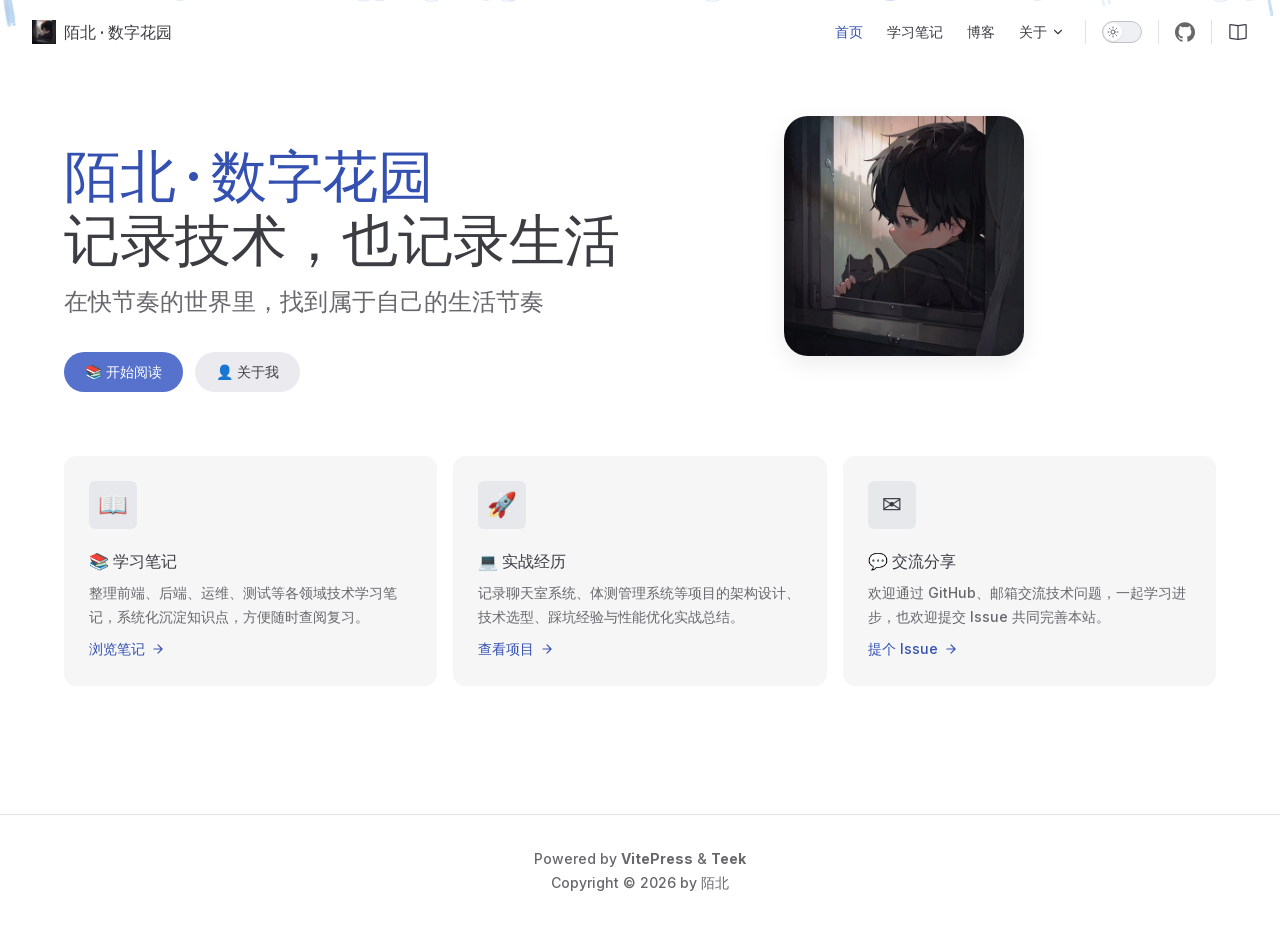
==== commit 8307ae97: "[main] mobei-front: docs(resume): 修复简历文档中重复的标题前缀 (34706fa) mobei-front/knowledge-base-private@34706f" ====
--- a/index.html
+++ b/index.html
@@ -6,16 +6,18 @@
     <title>陌北 · 数字花园</title>
     <meta name="description" content="陌北·数字花园——记录技术，也记录生活。一名全栈开发者的个人知识沉淀平台，在快节奏的世界里，找到属于自己的生活节奏。">
     <meta name="generator" content="VitePress v1.6.4">
-    <link rel="preload stylesheet" href="/assets/style.BLaycr-j.css" as="style">
+    <link rel="preload stylesheet" href="/assets/style.DmAOCP2z.css" as="style">
     <link rel="preload stylesheet" href="/vp-icons.css" as="style">
-    <script type="module" src="/assets/chunks/metadata.38da4daf.js"></script>
-    <script type="module" src="/assets/app.C6Qxgv_W.js"></script>
+    <script type="module" src="/assets/chunks/metadata.4d359b6e.js"></script>
+    <script type="module" src="/assets/app.CRTYlQzG.js"></script>
     <link rel="preload" href="/assets/inter-roman-latin.Di8DUHzh.woff2" as="font" type="font/woff2" crossorigin="">
-    <link rel="modulepreload" href="/assets/chunks/theme.J0cGPJGI.js">
+    <link rel="modulepreload" href="/assets/chunks/theme.D8PZ6e97.js">
     <link rel="modulepreload" href="/assets/chunks/framework.BidoRKjm.js">
-    <link rel="modulepreload" href="/assets/index.md.A0cepujL.lean.js">
+    <link rel="modulepreload" href="/assets/index.md.C6agDdtq.lean.js">
     <link rel="icon" type="image/png" href="image/logo.png">
     <link rel="apple-touch-icon" type="image/png" href="image/logo.png">
+    <meta name="robots" content="index, follow">
+    <script type="application/ld+json">{"@context":"https://schema.org","@type":"WebSite","name":"陌北 · 数字花园","description":"记录技术，也记录生活。一名全栈开发者的个人知识沉淀平台，在快节奏的世界里，找到属于自己的生活节奏。","url":"https://mobei-front.github.io/KnowledgeBase/","author":{"@type":"Person","name":"陌北","jobTitle":"全栈开发者","knowsAbout":["前端开发","Vue.js","Python","Web开发","全栈开发"],"sameAs":["https://github.com/mobei-front"]},"about":["前端开发","技术博客","学习笔记","编程教程","个人知识沉淀","后端开发","数据库","服务器"],"inLanguage":"zh-CN"}</script>
     <script id="check-dark-mode">(()=>{const e=localStorage.getItem("vitepress-theme-appearance")||"auto",a=window.matchMedia("(prefers-color-scheme: dark)").matches;(!e||e==="auto"?a:e==="dark")&&document.documentElement.classList.add("dark")})();</script>
     <script id="check-mac-os">document.documentElement.classList.toggle("mac",/Mac|iPhone|iPod|iPad/i.test(navigator.platform));</script>
   </head>
@@ -44,18 +46,18 @@
       fill="currentColor"
       d="M512 499.2a51.2 51.2 0 1 1 0-102.4 51.2 51.2 0 0 1 0 102.4zm192 0a51.2 51.2 0 1 1 0-102.4 51.2 51.2 0 0 1 0 102.4zm-384 0a51.2 51.2 0 1 1 0-102.4 51.2 51.2 0 0 1 0 102.4z"
     ></path>
-  </svg></i></div><!--v-if--><!--[--><!--]--></div><!--]--><div class="Layout tk-layout" data-v-262fdcd2><!--[--><!--]--><!--[--><span tabindex="-1" data-v-7284c795></span><a href="#VPContent" class="VPSkipLink visually-hidden" data-v-7284c795>Skip to content</a><!--]--><!----><header class="VPNav" data-v-262fdcd2 data-v-8ee1c63b><div class="VPNavBar" data-v-8ee1c63b data-v-74bcc737><div class="wrapper" data-v-74bcc737><div class="container" data-v-74bcc737><div class="title" data-v-74bcc737><div class="VPNavBarTitle" data-v-74bcc737 data-v-04a9aeeb><a class="title" href="/" data-v-04a9aeeb><!--[--><!--]--><!--[--><img class="VPImage logo" src="image/logo.png" alt data-v-858ed105><!--]--><span data-v-04a9aeeb>陌北 · 数字花园</span><!--[--><!--]--></a></div></div><div class="content" data-v-74bcc737><div class="content-body" data-v-74bcc737><!--[--><!--]--><div class="VPNavBarSearch search" data-v-74bcc737><!----></div><nav aria-labelledby="main-nav-aria-label" class="VPNavBarMenu menu" data-v-74bcc737 data-v-e77fc442><span id="main-nav-aria-label" class="visually-hidden" data-v-e77fc442> Main Navigation </span><!--[--><!--[--><a class="VPLink link VPNavBarMenuLink active" href="/" tabindex="0" data-v-e77fc442 data-v-e4b36659><!--[--><span data-v-e4b36659>首页</span><!--]--></a><!--]--><!--[--><a class="VPLink link VPNavBarMenuLink" href="/notes" tabindex="0" data-v-e77fc442 data-v-e4b36659><!--[--><span data-v-e4b36659>学习笔记</span><!--]--></a><!--]--><!--[--><a class="VPLink link VPNavBarMenuLink" href="/blog" tabindex="0" data-v-e77fc442 data-v-e4b36659><!--[--><span data-v-e4b36659>博客</span><!--]--></a><!--]--><!--[--><div class="VPFlyout VPNavBarMenuGroup" data-v-e77fc442 data-v-4f528093><button type="button" class="button" aria-haspopup="true" aria-expanded="false" data-v-4f528093><span class="text" data-v-4f528093><!----><span data-v-4f528093>关于</span><span class="vpi-chevron-down text-icon" data-v-4f528093></span></span></button><div class="menu" data-v-4f528093><div class="VPMenu" data-v-4f528093 data-v-26b6c809><div class="items" data-v-26b6c809><!--[--><!--[--><div class="VPMenuLink" data-v-26b6c809 data-v-6ee8758f><a class="VPLink link" href="/about-me" data-v-6ee8758f><!--[--><span data-v-6ee8758f>关于我</span><!--]--></a></div><!--]--><!--[--><div class="VPMenuLink" data-v-26b6c809 data-v-6ee8758f><a class="VPLink link" href="/about-site" data-v-6ee8758f><!--[--><span data-v-6ee8758f>关于本站</span><!--]--></a></div><!--]--><!--]--></div><!--[--><!--]--></div></div></div><!--]--><!--]--></nav><!----><div class="VPNavBarAppearance appearance" data-v-74bcc737 data-v-6b392369><button class="VPSwitch VPSwitchAppearance" type="button" role="switch" title aria-checked="false" data-v-6b392369 data-v-38e21a6e data-v-54221425><span class="check" data-v-54221425><span class="icon" data-v-54221425><!--[--><span class="vpi-sun sun" data-v-38e21a6e></span><span class="vpi-moon moon" data-v-38e21a6e></span><!--]--></span></span></button></div><div class="VPSocialLinks VPNavBarSocialLinks social-links" data-v-74bcc737 data-v-58766a2a data-v-5c24b265><!--[--><a class="VPSocialLink no-icon" href="https://github.com/mobei-front" aria-label="github" target="_blank" rel="noopener" data-v-5c24b265 data-v-9c94ad24><span class="vpi-social-github"></span></a><!--]--></div><div class="VPFlyout VPNavBarExtra extra" data-v-74bcc737 data-v-54af8171 data-v-4f528093><button type="button" class="button" aria-haspopup="true" aria-expanded="false" aria-label="extra navigation" data-v-4f528093><span class="vpi-more-horizontal icon" data-v-4f528093></span></button><div class="menu" data-v-4f528093><div class="VPMenu" data-v-4f528093 data-v-26b6c809><!----><!--[--><!--[--><!----><div class="group" data-v-54af8171><div class="item appearance" data-v-54af8171><p class="label" data-v-54af8171>Appearance</p><div class="appearance-action" data-v-54af8171><button class="VPSwitch VPSwitchAppearance" type="button" role="switch" title aria-checked="false" data-v-54af8171 data-v-38e21a6e data-v-54221425><span class="check" data-v-54221425><span class="icon" data-v-54221425><!--[--><span class="vpi-sun sun" data-v-38e21a6e></span><span class="vpi-moon moon" data-v-38e21a6e></span><!--]--></span></span></button></div></div></div><div class="group" data-v-54af8171><div class="item social-links" data-v-54af8171><div class="VPSocialLinks social-links-list" data-v-54af8171 data-v-5c24b265><!--[--><a class="VPSocialLink no-icon" href="https://github.com/mobei-front" aria-label="github" target="_blank" rel="noopener" data-v-5c24b265 data-v-9c94ad24><span class="vpi-social-github"></span></a><!--]--></div></div></div><!--]--><!--]--></div></div></div><!--[--><!--[--><!--[--><!--[--><!--]--><!--[--><!--[--><div class="tk-theme-enhance flx-align-center"><!--[--><i class="tk-icon" style="--icon-size:20px;--icon-color-hover:var(--tk-theme-color);"><svg xmlns="http://www.w3.org/2000/svg" viewBox="0 0 1024 1024">
+  </svg></i></div><!--v-if--><!--[--><!--]--></div><!--]--><div class="Layout tk-layout" data-v-262fdcd2><!--[--><!--]--><!--[--><span tabindex="-1" data-v-7284c795></span><a href="#VPContent" class="VPSkipLink visually-hidden" data-v-7284c795>Skip to content</a><!--]--><!----><header class="VPNav" data-v-262fdcd2 data-v-8ee1c63b><div class="VPNavBar" data-v-8ee1c63b data-v-74bcc737><div class="wrapper" data-v-74bcc737><div class="container" data-v-74bcc737><div class="title" data-v-74bcc737><div class="VPNavBarTitle" data-v-74bcc737 data-v-04a9aeeb><a class="title" href="/" data-v-04a9aeeb><!--[--><!--]--><!--[--><img class="VPImage logo" src="image/logo.png" alt="陌北 · 数字花园" data-v-858ed105><!--]--><span data-v-04a9aeeb>陌北 · 数字花园</span><!--[--><!--]--></a></div></div><div class="content" data-v-74bcc737><div class="content-body" data-v-74bcc737><!--[--><!--]--><div class="VPNavBarSearch search" data-v-74bcc737><!----></div><nav aria-labelledby="main-nav-aria-label" class="VPNavBarMenu menu" data-v-74bcc737 data-v-e77fc442><span id="main-nav-aria-label" class="visually-hidden" data-v-e77fc442> Main Navigation </span><!--[--><!--[--><a class="VPLink link VPNavBarMenuLink active" href="/" tabindex="0" data-v-e77fc442 data-v-e4b36659><!--[--><span data-v-e4b36659>首页</span><!--]--></a><!--]--><!--[--><a class="VPLink link VPNavBarMenuLink" href="/notes" tabindex="0" data-v-e77fc442 data-v-e4b36659><!--[--><span data-v-e4b36659>学习笔记</span><!--]--></a><!--]--><!--[--><a class="VPLink link VPNavBarMenuLink" href="/blog" tabindex="0" data-v-e77fc442 data-v-e4b36659><!--[--><span data-v-e4b36659>博客</span><!--]--></a><!--]--><!--[--><div class="VPFlyout VPNavBarMenuGroup" data-v-e77fc442 data-v-4f528093><button type="button" class="button" aria-haspopup="true" aria-expanded="false" data-v-4f528093><span class="text" data-v-4f528093><!----><span data-v-4f528093>关于</span><span class="vpi-chevron-down text-icon" data-v-4f528093></span></span></button><div class="menu" data-v-4f528093><div class="VPMenu" data-v-4f528093 data-v-26b6c809><div class="items" data-v-26b6c809><!--[--><!--[--><div class="VPMenuLink" data-v-26b6c809 data-v-6ee8758f><a class="VPLink link" href="/about-me" data-v-6ee8758f><!--[--><span data-v-6ee8758f>关于我</span><!--]--></a></div><!--]--><!--[--><div class="VPMenuLink" data-v-26b6c809 data-v-6ee8758f><a class="VPLink link" href="/about-site" data-v-6ee8758f><!--[--><span data-v-6ee8758f>关于本站</span><!--]--></a></div><!--]--><!--[--><div class="VPMenuLink" data-v-26b6c809 data-v-6ee8758f><a class="VPLink link" href="/resume" data-v-6ee8758f><!--[--><span data-v-6ee8758f>我的简历</span><!--]--></a></div><!--]--><!--]--></div><!--[--><!--]--></div></div></div><!--]--><!--]--></nav><!----><div class="VPNavBarAppearance appearance" data-v-74bcc737 data-v-6b392369><button class="VPSwitch VPSwitchAppearance" type="button" role="switch" title aria-checked="false" data-v-6b392369 data-v-38e21a6e data-v-54221425><span class="check" data-v-54221425><span class="icon" data-v-54221425><!--[--><span class="vpi-sun sun" data-v-38e21a6e></span><span class="vpi-moon moon" data-v-38e21a6e></span><!--]--></span></span></button></div><div class="VPSocialLinks VPNavBarSocialLinks social-links" data-v-74bcc737 data-v-58766a2a data-v-5c24b265><!--[--><a class="VPSocialLink no-icon" href="https://github.com/mobei-front" aria-label="github" target="_blank" rel="noopener" data-v-5c24b265 data-v-9c94ad24><span class="vpi-social-github"></span></a><!--]--></div><div class="VPFlyout VPNavBarExtra extra" data-v-74bcc737 data-v-54af8171 data-v-4f528093><button type="button" class="button" aria-haspopup="true" aria-expanded="false" aria-label="extra navigation" data-v-4f528093><span class="vpi-more-horizontal icon" data-v-4f528093></span></button><div class="menu" data-v-4f528093><div class="VPMenu" data-v-4f528093 data-v-26b6c809><!----><!--[--><!--[--><!----><div class="group" data-v-54af8171><div class="item appearance" data-v-54af8171><p class="label" data-v-54af8171>Appearance</p><div class="appearance-action" data-v-54af8171><button class="VPSwitch VPSwitchAppearance" type="button" role="switch" title aria-checked="false" data-v-54af8171 data-v-38e21a6e data-v-54221425><span class="check" data-v-54221425><span class="icon" data-v-54221425><!--[--><span class="vpi-sun sun" data-v-38e21a6e></span><span class="vpi-moon moon" data-v-38e21a6e></span><!--]--></span></span></button></div></div></div><div class="group" data-v-54af8171><div class="item social-links" data-v-54af8171><div class="VPSocialLinks social-links-list" data-v-54af8171 data-v-5c24b265><!--[--><a class="VPSocialLink no-icon" href="https://github.com/mobei-front" aria-label="github" target="_blank" rel="noopener" data-v-5c24b265 data-v-9c94ad24><span class="vpi-social-github"></span></a><!--]--></div></div></div><!--]--><!--]--></div></div></div><!--[--><!--[--><!--[--><!--[--><!--]--><!--[--><!--[--><div class="tk-theme-enhance flx-align-center"><!--[--><i class="tk-icon" style="--icon-size:20px;--icon-color-hover:var(--tk-theme-color);"><svg xmlns="http://www.w3.org/2000/svg" viewBox="0 0 1024 1024">
     <path
       fill="currentColor"
       d="m512 863.36 384-54.848v-638.72L525.568 222.72a96 96 0 0 1-27.136 0L128 169.792v638.72zM137.024 106.432l370.432 52.928a32 32 0 0 0 9.088 0l370.432-52.928A64 64 0 0 1 960 169.792v638.72a64 64 0 0 1-54.976 63.36l-388.48 55.488a32 32 0 0 1-9.088 0l-388.48-55.488A64 64 0 0 1 64 808.512v-638.72a64 64 0 0 1 73.024-63.36z"
     ></path>
     <path fill="currentColor" d="M480 192h64v704h-64z"></path>
   </svg></i><!--]--></div><!--teleport start--><!--teleport end--><!--]--><!--v-if--><!--]--><!--]--><!--]--><!--]--><button type="button" class="VPNavBarHamburger hamburger" aria-label="mobile navigation" aria-expanded="false" aria-controls="VPNavScreen" data-v-74bcc737 data-v-22ebbe49><span class="container" data-v-22ebbe49><span class="top" data-v-22ebbe49></span><span class="middle" data-v-22ebbe49></span><span class="bottom" data-v-22ebbe49></span></span></button></div></div></div></div><div class="divider" data-v-74bcc737><div class="divider-line" data-v-74bcc737></div></div></div><!----></header><!----><!----><div class="VPContent is-home" id="VPContent" data-v-262fdcd2 data-v-dbdf058b><div class="VPHome" data-v-dbdf058b data-v-914c1d9a><!--[--><!--]--><div class="VPHero has-image VPHomeHero" data-v-914c1d9a data-v-f156b944><div class="container" data-v-f156b944><div class="main" data-v-f156b944><!--[--><!--]--><!--[--><h1 class="heading" data-v-f156b944><span class="name clip" data-v-f156b944>陌北 · 数字花园</span><span class="text" data-v-f156b944>记录技术，也记录生活</span></h1><p class="tagline" data-v-f156b944>在快节奏的世界里，找到属于自己的生活节奏</p><!--]--><!--[--><!--]--><div class="actions" data-v-f156b944><!--[--><div class="action" data-v-f156b944><a class="VPButton medium brand" href="/notes" data-v-f156b944 data-v-9044137b>📚 开始阅读</a></div><div class="action" data-v-f156b944><a class="VPButton medium alt" href="/about-me" data-v-f156b944 data-v-9044137b>👤 关于我</a></div><!--]--></div><!--[--><!--]--></div><div class="image" data-v-f156b944><div class="image-container" data-v-f156b944><div class="image-bg" data-v-f156b944></div><!--[--><!--[--><img class="VPImage image-src" src="/image/logo.png" alt="陌北 · 数字花园" width="240" height="240" style="border-radius:24px;box-shadow:0 8px 24px rgba(0,0,0,0.08);" data-v-858ed105><!--]--><!--]--></div></div></div></div><!--[--><!--]--><!--[--><!--]--><div class="VPFeatures VPHomeFeatures" data-v-914c1d9a data-v-fa47c531><div class="container" data-v-fa47c531><div class="items" data-v-fa47c531><!--[--><div class="grid-3 item" data-v-fa47c531><a class="VPLink link no-icon VPFeature" href="/notes" data-v-fa47c531 data-v-53c245d6><!--[--><article class="box" data-v-53c245d6><div class="icon" data-v-53c245d6>📖</div><h2 class="title" data-v-53c245d6>📚 学习笔记</h2><p class="details" data-v-53c245d6>整理前端、后端、运维、测试等各领域技术学习笔记，系统化沉淀知识点，方便随时查阅复习。</p><div class="link-text" data-v-53c245d6><p class="link-text-value" data-v-53c245d6>浏览笔记 <span class="vpi-arrow-right link-text-icon" data-v-53c245d6></span></p></div></article><!--]--></a></div><div class="grid-3 item" data-v-fa47c531><a class="VPLink link no-icon VPFeature" href="/about-me#%E5%AE%9E%E6%88%98%E7%BB%8F%E5%8E%86" data-v-fa47c531 data-v-53c245d6><!--[--><article class="box" data-v-53c245d6><div class="icon" data-v-53c245d6>🚀</div><h2 class="title" data-v-53c245d6>💻 实战经历</h2><p class="details" data-v-53c245d6>记录聊天室系统、体测管理系统等项目的架构设计、技术选型、踩坑经验与性能优化实战总结。</p><div class="link-text" data-v-53c245d6><p class="link-text-value" data-v-53c245d6>查看项目 <span class="vpi-arrow-right link-text-icon" data-v-53c245d6></span></p></div></article><!--]--></a></div><div class="grid-3 item" data-v-fa47c531><a class="VPLink link vp-external-link-icon no-icon VPFeature" href="https://github.com/mobei-front/knowledge-base/issues" target="_blank" rel="noreferrer" data-v-fa47c531 data-v-53c245d6><!--[--><article class="box" data-v-53c245d6><div class="icon" data-v-53c245d6>✉️</div><h2 class="title" data-v-53c245d6>💬 交流分享</h2><p class="details" data-v-53c245d6>欢迎通过 GitHub、邮箱交流技术问题，一起学习进步，也欢迎提交 Issue 共同完善本站。</p><div class="link-text" data-v-53c245d6><p class="link-text-value" data-v-53c245d6>提个 Issue <span class="vpi-arrow-right link-text-icon" data-v-53c245d6></span></p></div></article><!--]--></a></div><!--]--></div></div></div><!--[--><!--[--><!--[--><!--[--><!--[--><!--]--><div class="tk-home-features vp-doc"><!--[--><!--[--><!--v-if--><!--]--><!--[--><!--v-if--><!--]--><!--[--><!--v-if--><!--]--><!--]--></div><!--[--><!--]--><!--]--><!--[--><!--]--><!--]--><!--]--><!--]--><div class="vp-doc container" style="" data-v-914c1d9a data-v-2dd93c59><!--[--><div style="position:relative;" data-v-914c1d9a><div></div></div><!--]--></div></div></div><footer class="VPFooter" data-v-262fdcd2 data-v-769afb35><div class="container" data-v-769afb35><p class="message" data-v-769afb35>
-        Powered by 
-        <a href="https://vitepress.dev/" target="_blank" style="font-weight: bold; text-decoration: none;">VitePress</a>
-        &
-        <a href="https://vp.teek.top/" target="_blank" style="font-weight: bold; text-decoration: none;">Teek</a>
-      </p><p class="copyright" data-v-769afb35>Copyright © 2026 by 陌北</p></div></footer><!--[--><!--[--><!--[--><!--]--><!--v-if--><!--[--><!--]--><!--[--><!--]--><!--[--><div class="tk-footer-info tk-wallpaper-outside" role="contentinfo" aria-label="页脚信息"><!--v-if--><!--[--><!--[--><!--]--><div class="tk-footer-info__list flx-wrap-justify-center" role="list" aria-label="页脚内容"><!--[--><!--]--><!--v-if--></div><!--[--><!--]--><!--]--></div><!--]--><!--[--><!--]--><!--]--><!--[--><!--]--><!--]--></div><!--]--></div>
+      Powered by 
+      <a href="https://vitepress.dev/" target="_blank" style="font-weight: bold; text-decoration: none;">VitePress</a>
+      &
+      <a href="https://vp.teek.top/" target="_blank" style="font-weight: bold; text-decoration: none;">Teek</a>
+    </p><p class="copyright" data-v-769afb35>Copyright © 2026 by 陌北</p></div></footer><!--[--><!--[--><!--[--><!--]--><!--v-if--><!--[--><!--]--><!--[--><!--]--><!--[--><div class="tk-footer-info tk-wallpaper-outside" role="contentinfo" aria-label="页脚信息"><!--v-if--><!--[--><!--[--><!--]--><div class="tk-footer-info__list flx-wrap-justify-center" role="list" aria-label="页脚内容"><!--[--><!--]--><!--v-if--></div><!--[--><!--]--><!--]--></div><!--]--><!--[--><!--]--><!--]--><!--[--><!--]--><!--]--></div><!--]--></div>
     
     
   </body>
--- a/assets/style.DmAOCP2z.css
+++ b/assets/style.DmAOCP2z.css
@@ -0,0 +1 @@
+@charset "UTF-8";@font-face{font-family:Inter;font-style:normal;font-weight:100 900;font-display:swap;src:url(/assets/inter-roman-cyrillic-ext.BBPuwvHQ.woff2) format("woff2");unicode-range:U+0460-052F,U+1C80-1C88,U+20B4,U+2DE0-2DFF,U+A640-A69F,U+FE2E-FE2F}@font-face{font-family:Inter;font-style:normal;font-weight:100 900;font-display:swap;src:url(/assets/inter-roman-cyrillic.C5lxZ8CY.woff2) format("woff2");unicode-range:U+0301,U+0400-045F,U+0490-0491,U+04B0-04B1,U+2116}@font-face{font-family:Inter;font-style:normal;font-weight:100 900;font-display:swap;src:url(/assets/inter-roman-greek-ext.CqjqNYQ-.woff2) format("woff2");unicode-range:U+1F00-1FFF}@font-face{font-family:Inter;font-style:normal;font-weight:100 900;font-display:swap;src:url(/assets/inter-roman-greek.BBVDIX6e.woff2) format("woff2");unicode-range:U+0370-0377,U+037A-037F,U+0384-038A,U+038C,U+038E-03A1,U+03A3-03FF}@font-face{font-family:Inter;font-style:normal;font-weight:100 900;font-display:swap;src:url(/assets/inter-roman-vietnamese.BjW4sHH5.woff2) format("woff2");unicode-range:U+0102-0103,U+0110-0111,U+0128-0129,U+0168-0169,U+01A0-01A1,U+01AF-01B0,U+0300-0301,U+0303-0304,U+0308-0309,U+0323,U+0329,U+1EA0-1EF9,U+20AB}@font-face{font-family:Inter;font-style:normal;font-weight:100 900;font-display:swap;src:url(/assets/inter-roman-latin-ext.4ZJIpNVo.woff2) format("woff2");unicode-range:U+0100-02AF,U+0304,U+0308,U+0329,U+1E00-1E9F,U+1EF2-1EFF,U+2020,U+20A0-20AB,U+20AD-20C0,U+2113,U+2C60-2C7F,U+A720-A7FF}@font-face{font-family:Inter;font-style:normal;font-weight:100 900;font-display:swap;src:url(/assets/inter-roman-latin.Di8DUHzh.woff2) format("woff2");unicode-range:U+0000-00FF,U+0131,U+0152-0153,U+02BB-02BC,U+02C6,U+02DA,U+02DC,U+0304,U+0308,U+0329,U+2000-206F,U+2074,U+20AC,U+2122,U+2191,U+2193,U+2212,U+2215,U+FEFF,U+FFFD}@font-face{font-family:Inter;font-style:italic;font-weight:100 900;font-display:swap;src:url(/assets/inter-italic-cyrillic-ext.r48I6akx.woff2) format("woff2");unicode-range:U+0460-052F,U+1C80-1C88,U+20B4,U+2DE0-2DFF,U+A640-A69F,U+FE2E-FE2F}@font-face{font-family:Inter;font-style:italic;font-weight:100 900;font-display:swap;src:url(/assets/inter-italic-cyrillic.By2_1cv3.woff2) format("woff2");unicode-range:U+0301,U+0400-045F,U+0490-0491,U+04B0-04B1,U+2116}@font-face{font-family:Inter;font-style:italic;font-weight:100 900;font-display:swap;src:url(/assets/inter-italic-greek-ext.1u6EdAuj.woff2) format("woff2");unicode-range:U+1F00-1FFF}@font-face{font-family:Inter;font-style:italic;font-weight:100 900;font-display:swap;src:url(/assets/inter-italic-greek.DJ8dCoTZ.woff2) format("woff2");unicode-range:U+0370-0377,U+037A-037F,U+0384-038A,U+038C,U+038E-03A1,U+03A3-03FF}@font-face{font-family:Inter;font-style:italic;font-weight:100 900;font-display:swap;src:url(/assets/inter-italic-vietnamese.BSbpV94h.woff2) format("woff2");unicode-range:U+0102-0103,U+0110-0111,U+0128-0129,U+0168-0169,U+01A0-01A1,U+01AF-01B0,U+0300-0301,U+0303-0304,U+0308-0309,U+0323,U+0329,U+1EA0-1EF9,U+20AB}@font-face{font-family:Inter;font-style:italic;font-weight:100 900;font-display:swap;src:url(/assets/inter-italic-latin-ext.CN1xVJS-.woff2) format("woff2");unicode-range:U+0100-02AF,U+0304,U+0308,U+0329,U+1E00-1E9F,U+1EF2-1EFF,U+2020,U+20A0-20AB,U+20AD-20C0,U+2113,U+2C60-2C7F,U+A720-A7FF}@font-face{font-family:Inter;font-style:italic;font-weight:100 900;font-display:swap;src:url(/assets/inter-italic-latin.C2AdPX0b.woff2) format("woff2");unicode-range:U+0000-00FF,U+0131,U+0152-0153,U+02BB-02BC,U+02C6,U+02DA,U+02DC,U+0304,U+0308,U+0329,U+2000-206F,U+2074,U+20AC,U+2122,U+2191,U+2193,U+2212,U+2215,U+FEFF,U+FFFD}@font-face{font-family:Punctuation SC;font-weight:400;src:local("PingFang SC Regular"),local("Noto Sans CJK SC"),local("Microsoft YaHei");unicode-range:U+201C,U+201D,U+2018,U+2019,U+2E3A,U+2014,U+2013,U+2026,U+00B7,U+007E,U+002F}@font-face{font-family:Punctuation SC;font-weight:500;src:local("PingFang SC Medium"),local("Noto Sans CJK SC"),local("Microsoft YaHei");unicode-range:U+201C,U+201D,U+2018,U+2019,U+2E3A,U+2014,U+2013,U+2026,U+00B7,U+007E,U+002F}@font-face{font-family:Punctuation SC;font-weight:600;src:local("PingFang SC Semibold"),local("Noto Sans CJK SC Bold"),local("Microsoft YaHei Bold");unicode-range:U+201C,U+201D,U+2018,U+2019,U+2E3A,U+2014,U+2013,U+2026,U+00B7,U+007E,U+002F}@font-face{font-family:Punctuation SC;font-weight:700;src:local("PingFang SC Semibold"),local("Noto Sans CJK SC Bold"),local("Microsoft YaHei Bold");unicode-range:U+201C,U+201D,U+2018,U+2019,U+2E3A,U+2014,U+2013,U+2026,U+00B7,U+007E,U+002F}:root{--vp-c-white: #ffffff;--vp-c-black: #000000;--vp-c-neutral: var(--vp-c-black);--vp-c-neutral-inverse: var(--vp-c-white)}.dark{--vp-c-neutral: var(--vp-c-white);--vp-c-neutral-inverse: var(--vp-c-black)}:root{--vp-c-gray-1: #dddde3;--vp-c-gray-2: #e4e4e9;--vp-c-gray-3: #ebebef;--vp-c-gray-soft: rgba(142, 150, 170, .14);--vp-c-indigo-1: #3451b2;--vp-c-indigo-2: #3a5ccc;--vp-c-indigo-3: #5672cd;--vp-c-indigo-soft: rgba(100, 108, 255, .14);--vp-c-purple-1: #6f42c1;--vp-c-purple-2: #7e4cc9;--vp-c-purple-3: #8e5cd9;--vp-c-purple-soft: rgba(159, 122, 234, .14);--vp-c-green-1: #18794e;--vp-c-green-2: #299764;--vp-c-green-3: #30a46c;--vp-c-green-soft: rgba(16, 185, 129, .14);--vp-c-yellow-1: #915930;--vp-c-yellow-2: #946300;--vp-c-yellow-3: #9f6a00;--vp-c-yellow-soft: rgba(234, 179, 8, .14);--vp-c-red-1: #b8272c;--vp-c-red-2: #d5393e;--vp-c-red-3: #e0575b;--vp-c-red-soft: rgba(244, 63, 94, .14);--vp-c-sponsor: #db2777}.dark{--vp-c-gray-1: #515c67;--vp-c-gray-2: #414853;--vp-c-gray-3: #32363f;--vp-c-gray-soft: rgba(101, 117, 133, .16);--vp-c-indigo-1: #a8b1ff;--vp-c-indigo-2: #5c73e7;--vp-c-indigo-3: #3e63dd;--vp-c-indigo-soft: rgba(100, 108, 255, .16);--vp-c-purple-1: #c8abfa;--vp-c-purple-2: #a879e6;--vp-c-purple-3: #8e5cd9;--vp-c-purple-soft: rgba(159, 122, 234, .16);--vp-c-green-1: #3dd68c;--vp-c-green-2: #30a46c;--vp-c-green-3: #298459;--vp-c-green-soft: rgba(16, 185, 129, .16);--vp-c-yellow-1: #f9b44e;--vp-c-yellow-2: #da8b17;--vp-c-yellow-3: #a46a0a;--vp-c-yellow-soft: rgba(234, 179, 8, .16);--vp-c-red-1: #f66f81;--vp-c-red-2: #f14158;--vp-c-red-3: #b62a3c;--vp-c-red-soft: rgba(244, 63, 94, .16)}:root{--vp-c-bg: #ffffff;--vp-c-bg-alt: #f6f6f7;--vp-c-bg-elv: #ffffff;--vp-c-bg-soft: #f6f6f7}.dark{--vp-c-bg: #1b1b1f;--vp-c-bg-alt: #161618;--vp-c-bg-elv: #202127;--vp-c-bg-soft: #202127}:root{--vp-c-border: #c2c2c4;--vp-c-divider: #e2e2e3;--vp-c-gutter: #e2e2e3}.dark{--vp-c-border: #3c3f44;--vp-c-divider: #2e2e32;--vp-c-gutter: #000000}:root{--vp-c-text-1: #3c3c43;--vp-c-text-2: #67676c;--vp-c-text-3: #929295}.dark{--vp-c-text-1: #dfdfd6;--vp-c-text-2: #98989f;--vp-c-text-3: #6a6a71}:root{--vp-c-default-1: var(--vp-c-gray-1);--vp-c-default-2: var(--vp-c-gray-2);--vp-c-default-3: var(--vp-c-gray-3);--vp-c-default-soft: var(--vp-c-gray-soft);--vp-c-brand-1: var(--vp-c-indigo-1);--vp-c-brand-2: var(--vp-c-indigo-2);--vp-c-brand-3: var(--vp-c-indigo-3);--vp-c-brand-soft: var(--vp-c-indigo-soft);--vp-c-brand: var(--vp-c-brand-1);--vp-c-tip-1: var(--vp-c-brand-1);--vp-c-tip-2: var(--vp-c-brand-2);--vp-c-tip-3: var(--vp-c-brand-3);--vp-c-tip-soft: var(--vp-c-brand-soft);--vp-c-note-1: var(--vp-c-brand-1);--vp-c-note-2: var(--vp-c-brand-2);--vp-c-note-3: var(--vp-c-brand-3);--vp-c-note-soft: var(--vp-c-brand-soft);--vp-c-success-1: var(--vp-c-green-1);--vp-c-success-2: var(--vp-c-green-2);--vp-c-success-3: var(--vp-c-green-3);--vp-c-success-soft: var(--vp-c-green-soft);--vp-c-important-1: var(--vp-c-purple-1);--vp-c-important-2: var(--vp-c-purple-2);--vp-c-important-3: var(--vp-c-purple-3);--vp-c-important-soft: var(--vp-c-purple-soft);--vp-c-warning-1: var(--vp-c-yellow-1);--vp-c-warning-2: var(--vp-c-yellow-2);--vp-c-warning-3: var(--vp-c-yellow-3);--vp-c-warning-soft: var(--vp-c-yellow-soft);--vp-c-danger-1: var(--vp-c-red-1);--vp-c-danger-2: var(--vp-c-red-2);--vp-c-danger-3: var(--vp-c-red-3);--vp-c-danger-soft: var(--vp-c-red-soft);--vp-c-caution-1: var(--vp-c-red-1);--vp-c-caution-2: var(--vp-c-red-2);--vp-c-caution-3: var(--vp-c-red-3);--vp-c-caution-soft: var(--vp-c-red-soft)}:root{--vp-font-family-base: "Inter", ui-sans-serif, system-ui, sans-serif, "Apple Color Emoji", "Segoe UI Emoji", "Segoe UI Symbol", "Noto Color Emoji";--vp-font-family-mono: ui-monospace, "Menlo", "Monaco", "Consolas", "Liberation Mono", "Courier New", monospace;font-optical-sizing:auto}:root:where(:lang(zh)){--vp-font-family-base: "Punctuation SC", "Inter", ui-sans-serif, system-ui, sans-serif, "Apple Color Emoji", "Segoe UI Emoji", "Segoe UI Symbol", "Noto Color Emoji"}:root{--vp-shadow-1: 0 1px 2px rgba(0, 0, 0, .04), 0 1px 2px rgba(0, 0, 0, .06);--vp-shadow-2: 0 3px 12px rgba(0, 0, 0, .07), 0 1px 4px rgba(0, 0, 0, .07);--vp-shadow-3: 0 12px 32px rgba(0, 0, 0, .1), 0 2px 6px rgba(0, 0, 0, .08);--vp-shadow-4: 0 14px 44px rgba(0, 0, 0, .12), 0 3px 9px rgba(0, 0, 0, .12);--vp-shadow-5: 0 18px 56px rgba(0, 0, 0, .16), 0 4px 12px rgba(0, 0, 0, .16)}:root{--vp-z-index-footer: 10;--vp-z-index-local-nav: 20;--vp-z-index-nav: 30;--vp-z-index-layout-top: 40;--vp-z-index-backdrop: 50;--vp-z-index-sidebar: 60}@media (min-width: 960px){:root{--vp-z-index-sidebar: 25}}:root{--vp-layout-max-width: 1440px}:root{--vp-header-anchor-symbol: "#"}:root{--vp-code-line-height: 1.7;--vp-code-font-size: .875em;--vp-code-color: var(--vp-c-brand-1);--vp-code-link-color: var(--vp-c-brand-1);--vp-code-link-hover-color: var(--vp-c-brand-2);--vp-code-bg: var(--vp-c-default-soft);--vp-code-block-color: var(--vp-c-text-2);--vp-code-block-bg: var(--vp-c-bg-alt);--vp-code-block-divider-color: var(--vp-c-gutter);--vp-code-lang-color: var(--vp-c-text-3);--vp-code-line-highlight-color: var(--vp-c-default-soft);--vp-code-line-number-color: var(--vp-c-text-3);--vp-code-line-diff-add-color: var(--vp-c-success-soft);--vp-code-line-diff-add-symbol-color: var(--vp-c-success-1);--vp-code-line-diff-remove-color: var(--vp-c-danger-soft);--vp-code-line-diff-remove-symbol-color: var(--vp-c-danger-1);--vp-code-line-warning-color: var(--vp-c-warning-soft);--vp-code-line-error-color: var(--vp-c-danger-soft);--vp-code-copy-code-border-color: var(--vp-c-divider);--vp-code-copy-code-bg: var(--vp-c-bg-soft);--vp-code-copy-code-hover-border-color: var(--vp-c-divider);--vp-code-copy-code-hover-bg: var(--vp-c-bg);--vp-code-copy-code-active-text: var(--vp-c-text-2);--vp-code-copy-copied-text-content: "Copied";--vp-code-tab-divider: var(--vp-code-block-divider-color);--vp-code-tab-text-color: var(--vp-c-text-2);--vp-code-tab-bg: var(--vp-code-block-bg);--vp-code-tab-hover-text-color: var(--vp-c-text-1);--vp-code-tab-active-text-color: var(--vp-c-text-1);--vp-code-tab-active-bar-color: var(--vp-c-brand-1)}:lang(es),:lang(pt){--vp-code-copy-copied-text-content: "Copiado"}:lang(fa){--vp-code-copy-copied-text-content: "کپی شد"}:lang(ko){--vp-code-copy-copied-text-content: "복사됨"}:lang(ru){--vp-code-copy-copied-text-content: "Скопировано"}:lang(zh){--vp-code-copy-copied-text-content: "已复制"}:root{--vp-button-brand-border: transparent;--vp-button-brand-text: var(--vp-c-white);--vp-button-brand-bg: var(--vp-c-brand-3);--vp-button-brand-hover-border: transparent;--vp-button-brand-hover-text: var(--vp-c-white);--vp-button-brand-hover-bg: var(--vp-c-brand-2);--vp-button-brand-active-border: transparent;--vp-button-brand-active-text: var(--vp-c-white);--vp-button-brand-active-bg: var(--vp-c-brand-1);--vp-button-alt-border: transparent;--vp-button-alt-text: var(--vp-c-text-1);--vp-button-alt-bg: var(--vp-c-default-3);--vp-button-alt-hover-border: transparent;--vp-button-alt-hover-text: var(--vp-c-text-1);--vp-button-alt-hover-bg: var(--vp-c-default-2);--vp-button-alt-active-border: transparent;--vp-button-alt-active-text: var(--vp-c-text-1);--vp-button-alt-active-bg: var(--vp-c-default-1);--vp-button-sponsor-border: var(--vp-c-text-2);--vp-button-sponsor-text: var(--vp-c-text-2);--vp-button-sponsor-bg: transparent;--vp-button-sponsor-hover-border: var(--vp-c-sponsor);--vp-button-sponsor-hover-text: var(--vp-c-sponsor);--vp-button-sponsor-hover-bg: transparent;--vp-button-sponsor-active-border: var(--vp-c-sponsor);--vp-button-sponsor-active-text: var(--vp-c-sponsor);--vp-button-sponsor-active-bg: transparent}:root{--vp-custom-block-font-size: 14px;--vp-custom-block-code-font-size: 13px;--vp-custom-block-info-border: transparent;--vp-custom-block-info-text: var(--vp-c-text-1);--vp-custom-block-info-bg: var(--vp-c-default-soft);--vp-custom-block-info-code-bg: var(--vp-c-default-soft);--vp-custom-block-note-border: transparent;--vp-custom-block-note-text: var(--vp-c-text-1);--vp-custom-block-note-bg: var(--vp-c-default-soft);--vp-custom-block-note-code-bg: var(--vp-c-default-soft);--vp-custom-block-tip-border: transparent;--vp-custom-block-tip-text: var(--vp-c-text-1);--vp-custom-block-tip-bg: var(--vp-c-tip-soft);--vp-custom-block-tip-code-bg: var(--vp-c-tip-soft);--vp-custom-block-important-border: transparent;--vp-custom-block-important-text: var(--vp-c-text-1);--vp-custom-block-important-bg: var(--vp-c-important-soft);--vp-custom-block-important-code-bg: var(--vp-c-important-soft);--vp-custom-block-warning-border: transparent;--vp-custom-block-warning-text: var(--vp-c-text-1);--vp-custom-block-warning-bg: var(--vp-c-warning-soft);--vp-custom-block-warning-code-bg: var(--vp-c-warning-soft);--vp-custom-block-danger-border: transparent;--vp-custom-block-danger-text: var(--vp-c-text-1);--vp-custom-block-danger-bg: var(--vp-c-danger-soft);--vp-custom-block-danger-code-bg: var(--vp-c-danger-soft);--vp-custom-block-caution-border: transparent;--vp-custom-block-caution-text: var(--vp-c-text-1);--vp-custom-block-caution-bg: var(--vp-c-caution-soft);--vp-custom-block-caution-code-bg: var(--vp-c-caution-soft);--vp-custom-block-details-border: var(--vp-custom-block-info-border);--vp-custom-block-details-text: var(--vp-custom-block-info-text);--vp-custom-block-details-bg: var(--vp-custom-block-info-bg);--vp-custom-block-details-code-bg: var(--vp-custom-block-info-code-bg)}:root{--vp-input-border-color: var(--vp-c-border);--vp-input-bg-color: var(--vp-c-bg-alt);--vp-input-switch-bg-color: var(--vp-c-default-soft)}:root{--vp-nav-height: 64px;--vp-nav-bg-color: var(--vp-c-bg);--vp-nav-screen-bg-color: var(--vp-c-bg);--vp-nav-logo-height: 24px}.hide-nav{--vp-nav-height: 0px}.hide-nav .VPSidebar{--vp-nav-height: 22px}:root{--vp-local-nav-bg-color: var(--vp-c-bg)}:root{--vp-sidebar-width: 272px;--vp-sidebar-bg-color: var(--vp-c-bg-alt)}:root{--vp-backdrop-bg-color: rgba(0, 0, 0, .6)}:root{--vp-home-hero-name-color: var(--vp-c-brand-1);--vp-home-hero-name-background: transparent;--vp-home-hero-image-background-image: none;--vp-home-hero-image-filter: none}:root{--vp-badge-info-border: transparent;--vp-badge-info-text: var(--vp-c-text-2);--vp-badge-info-bg: var(--vp-c-default-soft);--vp-badge-tip-border: transparent;--vp-badge-tip-text: var(--vp-c-tip-1);--vp-badge-tip-bg: var(--vp-c-tip-soft);--vp-badge-warning-border: transparent;--vp-badge-warning-text: var(--vp-c-warning-1);--vp-badge-warning-bg: var(--vp-c-warning-soft);--vp-badge-danger-border: transparent;--vp-badge-danger-text: var(--vp-c-danger-1);--vp-badge-danger-bg: var(--vp-c-danger-soft)}:root{--vp-carbon-ads-text-color: var(--vp-c-text-1);--vp-carbon-ads-poweredby-color: var(--vp-c-text-2);--vp-carbon-ads-bg-color: var(--vp-c-bg-soft);--vp-carbon-ads-hover-text-color: var(--vp-c-brand-1);--vp-carbon-ads-hover-poweredby-color: var(--vp-c-text-1)}:root{--vp-local-search-bg: var(--vp-c-bg);--vp-local-search-result-bg: var(--vp-c-bg);--vp-local-search-result-border: var(--vp-c-divider);--vp-local-search-result-selected-bg: var(--vp-c-bg);--vp-local-search-result-selected-border: var(--vp-c-brand-1);--vp-local-search-highlight-bg: var(--vp-c-brand-1);--vp-local-search-highlight-text: var(--vp-c-neutral-inverse)}@media (prefers-reduced-motion: reduce){*,:before,:after{animation-delay:-1ms!important;animation-duration:1ms!important;animation-iteration-count:1!important;background-attachment:initial!important;scroll-behavior:auto!important;transition-duration:0s!important;transition-delay:0s!important}}*,:before,:after{box-sizing:border-box}html{line-height:1.4;font-size:16px;-webkit-text-size-adjust:100%}html.dark{color-scheme:dark}body{margin:0;width:100%;min-width:320px;min-height:100vh;line-height:24px;font-family:var(--vp-font-family-base);font-size:16px;font-weight:400;color:var(--vp-c-text-1);background-color:var(--vp-c-bg);font-synthesis:style;text-rendering:optimizeLegibility;-webkit-font-smoothing:antialiased;-moz-osx-font-smoothing:grayscale}main{display:block}h1,h2,h3,h4,h5,h6{margin:0;line-height:24px;font-size:16px;font-weight:400}p{margin:0}strong,b{font-weight:600}a,area,button,[role=button],input,label,select,summary,textarea{touch-action:manipulation}a{color:inherit;text-decoration:inherit}ol,ul{list-style:none;margin:0;padding:0}blockquote{margin:0}pre,code,kbd,samp{font-family:var(--vp-font-family-mono)}img,svg,video,canvas,audio,iframe,embed,object{display:block}figure{margin:0}img,video{max-width:100%;height:auto}button,input,optgroup,select,textarea{border:0;padding:0;line-height:inherit;color:inherit}button{padding:0;font-family:inherit;background-color:transparent;background-image:none}button:enabled,[role=button]:enabled{cursor:pointer}button:focus,button:focus-visible{outline:1px dotted;outline:4px auto -webkit-focus-ring-color}button:focus:not(:focus-visible){outline:none!important}input:focus,textarea:focus,select:focus{outline:none}table{border-collapse:collapse}input{background-color:transparent}input:-ms-input-placeholder,textarea:-ms-input-placeholder{color:var(--vp-c-text-3)}input::-ms-input-placeholder,textarea::-ms-input-placeholder{color:var(--vp-c-text-3)}input::placeholder,textarea::placeholder{color:var(--vp-c-text-3)}input::-webkit-outer-spin-button,input::-webkit-inner-spin-button{-webkit-appearance:none;margin:0}input[type=number]{-moz-appearance:textfield}textarea{resize:vertical}select{-webkit-appearance:none}fieldset{margin:0;padding:0}h1,h2,h3,h4,h5,h6,li,p{overflow-wrap:break-word}vite-error-overlay{z-index:9999}mjx-container{overflow-x:auto}mjx-container>svg{display:inline-block;margin:auto}[class^=vpi-],[class*=" vpi-"],.vp-icon{width:1em;height:1em}[class^=vpi-].bg,[class*=" vpi-"].bg,.vp-icon.bg{background-size:100% 100%;background-color:transparent}[class^=vpi-]:not(.bg),[class*=" vpi-"]:not(.bg),.vp-icon:not(.bg){-webkit-mask:var(--icon) no-repeat;mask:var(--icon) no-repeat;-webkit-mask-size:100% 100%;mask-size:100% 100%;background-color:currentColor;color:inherit}.vpi-align-left{--icon: url("data:image/svg+xml,%3Csvg xmlns='http://www.w3.org/2000/svg' fill='none' stroke='currentColor' stroke-linecap='round' stroke-linejoin='round' stroke-width='2' viewBox='0 0 24 24'%3E%3Cpath d='M21 6H3M15 12H3M17 18H3'/%3E%3C/svg%3E")}.vpi-arrow-right,.vpi-arrow-down,.vpi-arrow-left,.vpi-arrow-up{--icon: url("data:image/svg+xml,%3Csvg xmlns='http://www.w3.org/2000/svg' fill='none' stroke='currentColor' stroke-linecap='round' stroke-linejoin='round' stroke-width='2' viewBox='0 0 24 24'%3E%3Cpath d='M5 12h14M12 5l7 7-7 7'/%3E%3C/svg%3E")}.vpi-chevron-right,.vpi-chevron-down,.vpi-chevron-left,.vpi-chevron-up{--icon: url("data:image/svg+xml,%3Csvg xmlns='http://www.w3.org/2000/svg' fill='none' stroke='currentColor' stroke-linecap='round' stroke-linejoin='round' stroke-width='2' viewBox='0 0 24 24'%3E%3Cpath d='m9 18 6-6-6-6'/%3E%3C/svg%3E")}.vpi-chevron-down,.vpi-arrow-down{transform:rotate(90deg)}.vpi-chevron-left,.vpi-arrow-left{transform:rotate(180deg)}.vpi-chevron-up,.vpi-arrow-up{transform:rotate(-90deg)}.vpi-square-pen{--icon: url("data:image/svg+xml,%3Csvg xmlns='http://www.w3.org/2000/svg' fill='none' stroke='currentColor' stroke-linecap='round' stroke-linejoin='round' stroke-width='2' viewBox='0 0 24 24'%3E%3Cpath d='M12 3H5a2 2 0 0 0-2 2v14a2 2 0 0 0 2 2h14a2 2 0 0 0 2-2v-7'/%3E%3Cpath d='M18.375 2.625a2.121 2.121 0 1 1 3 3L12 15l-4 1 1-4Z'/%3E%3C/svg%3E")}.vpi-plus{--icon: url("data:image/svg+xml,%3Csvg xmlns='http://www.w3.org/2000/svg' fill='none' stroke='currentColor' stroke-linecap='round' stroke-linejoin='round' stroke-width='2' viewBox='0 0 24 24'%3E%3Cpath d='M5 12h14M12 5v14'/%3E%3C/svg%3E")}.vpi-sun{--icon: url("data:image/svg+xml,%3Csvg xmlns='http://www.w3.org/2000/svg' fill='none' stroke='currentColor' stroke-linecap='round' stroke-linejoin='round' stroke-width='2' viewBox='0 0 24 24'%3E%3Ccircle cx='12' cy='12' r='4'/%3E%3Cpath d='M12 2v2M12 20v2M4.93 4.93l1.41 1.41M17.66 17.66l1.41 1.41M2 12h2M20 12h2M6.34 17.66l-1.41 1.41M19.07 4.93l-1.41 1.41'/%3E%3C/svg%3E")}.vpi-moon{--icon: url("data:image/svg+xml,%3Csvg xmlns='http://www.w3.org/2000/svg' fill='none' stroke='currentColor' stroke-linecap='round' stroke-linejoin='round' stroke-width='2' viewBox='0 0 24 24'%3E%3Cpath d='M12 3a6 6 0 0 0 9 9 9 9 0 1 1-9-9Z'/%3E%3C/svg%3E")}.vpi-more-horizontal{--icon: url("data:image/svg+xml,%3Csvg xmlns='http://www.w3.org/2000/svg' fill='none' stroke='currentColor' stroke-linecap='round' stroke-linejoin='round' stroke-width='2' viewBox='0 0 24 24'%3E%3Ccircle cx='12' cy='12' r='1'/%3E%3Ccircle cx='19' cy='12' r='1'/%3E%3Ccircle cx='5' cy='12' r='1'/%3E%3C/svg%3E")}.vpi-languages{--icon: url("data:image/svg+xml,%3Csvg xmlns='http://www.w3.org/2000/svg' fill='none' stroke='currentColor' stroke-linecap='round' stroke-linejoin='round' stroke-width='2' viewBox='0 0 24 24'%3E%3Cpath d='m5 8 6 6M4 14l6-6 2-3M2 5h12M7 2h1M22 22l-5-10-5 10M14 18h6'/%3E%3C/svg%3E")}.vpi-heart{--icon: url("data:image/svg+xml,%3Csvg xmlns='http://www.w3.org/2000/svg' fill='none' stroke='currentColor' stroke-linecap='round' stroke-linejoin='round' stroke-width='2' viewBox='0 0 24 24'%3E%3Cpath d='M19 14c1.49-1.46 3-3.21 3-5.5A5.5 5.5 0 0 0 16.5 3c-1.76 0-3 .5-4.5 2-1.5-1.5-2.74-2-4.5-2A5.5 5.5 0 0 0 2 8.5c0 2.3 1.5 4.05 3 5.5l7 7Z'/%3E%3C/svg%3E")}.vpi-search{--icon: url("data:image/svg+xml,%3Csvg xmlns='http://www.w3.org/2000/svg' fill='none' stroke='currentColor' stroke-linecap='round' stroke-linejoin='round' stroke-width='2' viewBox='0 0 24 24'%3E%3Ccircle cx='11' cy='11' r='8'/%3E%3Cpath d='m21 21-4.3-4.3'/%3E%3C/svg%3E")}.vpi-layout-list{--icon: url("data:image/svg+xml,%3Csvg xmlns='http://www.w3.org/2000/svg' fill='none' stroke='currentColor' stroke-linecap='round' stroke-linejoin='round' stroke-width='2' viewBox='0 0 24 24'%3E%3Crect width='7' height='7' x='3' y='3' rx='1'/%3E%3Crect width='7' height='7' x='3' y='14' rx='1'/%3E%3Cpath d='M14 4h7M14 9h7M14 15h7M14 20h7'/%3E%3C/svg%3E")}.vpi-delete{--icon: url("data:image/svg+xml,%3Csvg xmlns='http://www.w3.org/2000/svg' fill='none' stroke='currentColor' stroke-linecap='round' stroke-linejoin='round' stroke-width='2' viewBox='0 0 24 24'%3E%3Cpath d='M20 5H9l-7 7 7 7h11a2 2 0 0 0 2-2V7a2 2 0 0 0-2-2ZM18 9l-6 6M12 9l6 6'/%3E%3C/svg%3E")}.vpi-corner-down-left{--icon: url("data:image/svg+xml,%3Csvg xmlns='http://www.w3.org/2000/svg' fill='none' stroke='currentColor' stroke-linecap='round' stroke-linejoin='round' stroke-width='2' viewBox='0 0 24 24'%3E%3Cpath d='m9 10-5 5 5 5'/%3E%3Cpath d='M20 4v7a4 4 0 0 1-4 4H4'/%3E%3C/svg%3E")}:root{--vp-icon-copy: url("data:image/svg+xml,%3Csvg xmlns='http://www.w3.org/2000/svg' fill='none' stroke='rgba(128,128,128,1)' stroke-linecap='round' stroke-linejoin='round' stroke-width='2' viewBox='0 0 24 24'%3E%3Crect width='8' height='4' x='8' y='2' rx='1' ry='1'/%3E%3Cpath d='M16 4h2a2 2 0 0 1 2 2v14a2 2 0 0 1-2 2H6a2 2 0 0 1-2-2V6a2 2 0 0 1 2-2h2'/%3E%3C/svg%3E");--vp-icon-copied: url("data:image/svg+xml,%3Csvg xmlns='http://www.w3.org/2000/svg' fill='none' stroke='rgba(128,128,128,1)' stroke-linecap='round' stroke-linejoin='round' stroke-width='2' viewBox='0 0 24 24'%3E%3Crect width='8' height='4' x='8' y='2' rx='1' ry='1'/%3E%3Cpath d='M16 4h2a2 2 0 0 1 2 2v14a2 2 0 0 1-2 2H6a2 2 0 0 1-2-2V6a2 2 0 0 1 2-2h2'/%3E%3Cpath d='m9 14 2 2 4-4'/%3E%3C/svg%3E")}.visually-hidden{position:absolute;width:1px;height:1px;white-space:nowrap;clip:rect(0 0 0 0);clip-path:inset(50%);overflow:hidden}.custom-block{border:1px solid transparent;border-radius:8px;padding:16px 16px 8px;line-height:24px;font-size:var(--vp-custom-block-font-size);color:var(--vp-c-text-2)}.custom-block.info{border-color:var(--vp-custom-block-info-border);color:var(--vp-custom-block-info-text);background-color:var(--vp-custom-block-info-bg)}.custom-block.info a,.custom-block.info code{color:var(--vp-c-brand-1)}.custom-block.info a:hover,.custom-block.info a:hover>code{color:var(--vp-c-brand-2)}.custom-block.info code{background-color:var(--vp-custom-block-info-code-bg)}.custom-block.note{border-color:var(--vp-custom-block-note-border);color:var(--vp-custom-block-note-text);background-color:var(--vp-custom-block-note-bg)}.custom-block.note a,.custom-block.note code{color:var(--vp-c-brand-1)}.custom-block.note a:hover,.custom-block.note a:hover>code{color:var(--vp-c-brand-2)}.custom-block.note code{background-color:var(--vp-custom-block-note-code-bg)}.custom-block.tip{border-color:var(--vp-custom-block-tip-border);color:var(--vp-custom-block-tip-text);background-color:var(--vp-custom-block-tip-bg)}.custom-block.tip a,.custom-block.tip code{color:var(--vp-c-tip-1)}.custom-block.tip a:hover,.custom-block.tip a:hover>code{color:var(--vp-c-tip-2)}.custom-block.tip code{background-color:var(--vp-custom-block-tip-code-bg)}.custom-block.important{border-color:var(--vp-custom-block-important-border);color:var(--vp-custom-block-important-text);background-color:var(--vp-custom-block-important-bg)}.custom-block.important a,.custom-block.important code{color:var(--vp-c-important-1)}.custom-block.important a:hover,.custom-block.important a:hover>code{color:var(--vp-c-important-2)}.custom-block.important code{background-color:var(--vp-custom-block-important-code-bg)}.custom-block.warning{border-color:var(--vp-custom-block-warning-border);color:var(--vp-custom-block-warning-text);background-color:var(--vp-custom-block-warning-bg)}.custom-block.warning a,.custom-block.warning code{color:var(--vp-c-warning-1)}.custom-block.warning a:hover,.custom-block.warning a:hover>code{color:var(--vp-c-warning-2)}.custom-block.warning code{background-color:var(--vp-custom-block-warning-code-bg)}.custom-block.danger{border-color:var(--vp-custom-block-danger-border);color:var(--vp-custom-block-danger-text);background-color:var(--vp-custom-block-danger-bg)}.custom-block.danger a,.custom-block.danger code{color:var(--vp-c-danger-1)}.custom-block.danger a:hover,.custom-block.danger a:hover>code{color:var(--vp-c-danger-2)}.custom-block.danger code{background-color:var(--vp-custom-block-danger-code-bg)}.custom-block.caution{border-color:var(--vp-custom-block-caution-border);color:var(--vp-custom-block-caution-text);background-color:var(--vp-custom-block-caution-bg)}.custom-block.caution a,.custom-block.caution code{color:var(--vp-c-caution-1)}.custom-block.caution a:hover,.custom-block.caution a:hover>code{color:var(--vp-c-caution-2)}.custom-block.caution code{background-color:var(--vp-custom-block-caution-code-bg)}.custom-block.details{border-color:var(--vp-custom-block-details-border);color:var(--vp-custom-block-details-text);background-color:var(--vp-custom-block-details-bg)}.custom-block.details a{color:var(--vp-c-brand-1)}.custom-block.details a:hover,.custom-block.details a:hover>code{color:var(--vp-c-brand-2)}.custom-block.details code{background-color:var(--vp-custom-block-details-code-bg)}.custom-block-title{font-weight:600}.custom-block p+p{margin:8px 0}.custom-block.details summary{margin:0 0 8px;font-weight:700;cursor:pointer;-webkit-user-select:none;user-select:none}.custom-block.details summary+p{margin:8px 0}.custom-block a{color:inherit;font-weight:600;text-decoration:underline;text-underline-offset:2px;transition:opacity .25s}.custom-block a:hover{opacity:.75}.custom-block code{font-size:var(--vp-custom-block-code-font-size)}.custom-block.custom-block th,.custom-block.custom-block blockquote>p{font-size:var(--vp-custom-block-font-size);color:inherit}.dark .vp-code span{color:var(--shiki-dark, inherit)}html:not(.dark) .vp-code span{color:var(--shiki-light, inherit)}.vp-code-group{margin-top:16px}.vp-code-group .tabs{position:relative;display:flex;margin-right:-24px;margin-left:-24px;padding:0 12px;background-color:var(--vp-code-tab-bg);overflow-x:auto;overflow-y:hidden;box-shadow:inset 0 -1px var(--vp-code-tab-divider)}@media (min-width: 640px){.vp-code-group .tabs{margin-right:0;margin-left:0;border-radius:8px 8px 0 0}}.vp-code-group .tabs input{position:fixed;opacity:0;pointer-events:none}.vp-code-group .tabs label{position:relative;display:inline-block;border-bottom:1px solid transparent;padding:0 12px;line-height:48px;font-size:14px;font-weight:500;color:var(--vp-code-tab-text-color);white-space:nowrap;cursor:pointer;transition:color .25s}.vp-code-group .tabs label:after{position:absolute;right:8px;bottom:-1px;left:8px;z-index:1;height:2px;border-radius:2px;content:"";background-color:transparent;transition:background-color .25s}.vp-code-group label:hover{color:var(--vp-code-tab-hover-text-color)}.vp-code-group input:checked+label{color:var(--vp-code-tab-active-text-color)}.vp-code-group input:checked+label:after{background-color:var(--vp-code-tab-active-bar-color)}.vp-code-group div[class*=language-],.vp-block{display:none;margin-top:0!important;border-top-left-radius:0!important;border-top-right-radius:0!important}.vp-code-group div[class*=language-].active,.vp-block.active{display:block}.vp-block{padding:20px 24px}.vp-doc h1,.vp-doc h2,.vp-doc h3,.vp-doc h4,.vp-doc h5,.vp-doc h6{position:relative;font-weight:600;outline:none}.vp-doc h1{letter-spacing:-.02em;line-height:40px;font-size:28px}.vp-doc h2{margin:48px 0 16px;border-top:1px solid var(--vp-c-divider);padding-top:24px;letter-spacing:-.02em;line-height:32px;font-size:24px}.vp-doc h3{margin:32px 0 0;letter-spacing:-.01em;line-height:28px;font-size:20px}.vp-doc h4{margin:24px 0 0;letter-spacing:-.01em;line-height:24px;font-size:18px}.vp-doc .header-anchor{position:absolute;top:0;left:0;margin-left:-.87em;font-weight:500;-webkit-user-select:none;user-select:none;opacity:0;text-decoration:none;transition:color .25s,opacity .25s}.vp-doc .header-anchor:before{content:var(--vp-header-anchor-symbol)}.vp-doc h1:hover .header-anchor,.vp-doc h1 .header-anchor:focus,.vp-doc h2:hover .header-anchor,.vp-doc h2 .header-anchor:focus,.vp-doc h3:hover .header-anchor,.vp-doc h3 .header-anchor:focus,.vp-doc h4:hover .header-anchor,.vp-doc h4 .header-anchor:focus,.vp-doc h5:hover .header-anchor,.vp-doc h5 .header-anchor:focus,.vp-doc h6:hover .header-anchor,.vp-doc h6 .header-anchor:focus{opacity:1}@media (min-width: 768px){.vp-doc h1{letter-spacing:-.02em;line-height:40px;font-size:32px}}.vp-doc h2 .header-anchor{top:24px}.vp-doc p,.vp-doc summary{margin:16px 0}.vp-doc p{line-height:28px}.vp-doc blockquote{margin:16px 0;border-left:2px solid var(--vp-c-divider);padding-left:16px;transition:border-color .5s;color:var(--vp-c-text-2)}.vp-doc blockquote>p{margin:0;font-size:16px;transition:color .5s}.vp-doc a{font-weight:500;color:var(--vp-c-brand-1);text-decoration:underline;text-underline-offset:2px;transition:color .25s,opacity .25s}.vp-doc a:hover{color:var(--vp-c-brand-2)}.vp-doc strong{font-weight:600}.vp-doc ul,.vp-doc ol{padding-left:1.25rem;margin:16px 0}.vp-doc ul{list-style:disc}.vp-doc ol{list-style:decimal}.vp-doc li+li{margin-top:8px}.vp-doc li>ol,.vp-doc li>ul{margin:8px 0 0}.vp-doc table{display:block;border-collapse:collapse;margin:20px 0;overflow-x:auto}.vp-doc tr{background-color:var(--vp-c-bg);border-top:1px solid var(--vp-c-divider);transition:background-color .5s}.vp-doc tr:nth-child(2n){background-color:var(--vp-c-bg-soft)}.vp-doc th,.vp-doc td{border:1px solid var(--vp-c-divider);padding:8px 16px}.vp-doc th{text-align:left;font-size:14px;font-weight:600;color:var(--vp-c-text-2);background-color:var(--vp-c-bg-soft)}.vp-doc td{font-size:14px}.vp-doc hr{margin:16px 0;border:none;border-top:1px solid var(--vp-c-divider)}.vp-doc .custom-block{margin:16px 0}.vp-doc .custom-block p{margin:8px 0;line-height:24px}.vp-doc .custom-block p:first-child{margin:0}.vp-doc .custom-block div[class*=language-]{margin:8px 0;border-radius:8px}.vp-doc .custom-block div[class*=language-] code{font-weight:400;background-color:transparent}.vp-doc .custom-block .vp-code-group .tabs{margin:0;border-radius:8px 8px 0 0}.vp-doc :not(pre,h1,h2,h3,h4,h5,h6)>code{font-size:var(--vp-code-font-size);color:var(--vp-code-color)}.vp-doc :not(pre)>code{border-radius:4px;padding:3px 6px;background-color:var(--vp-code-bg);transition:color .25s,background-color .5s}.vp-doc a>code{color:var(--vp-code-link-color)}.vp-doc a:hover>code{color:var(--vp-code-link-hover-color)}.vp-doc h1>code,.vp-doc h2>code,.vp-doc h3>code,.vp-doc h4>code{font-size:.9em}.vp-doc div[class*=language-],.vp-block{position:relative;margin:16px -24px;background-color:var(--vp-code-block-bg);overflow-x:auto;transition:background-color .5s}@media (min-width: 640px){.vp-doc div[class*=language-],.vp-block{border-radius:8px;margin:16px 0}}@media (max-width: 639px){.vp-doc li div[class*=language-]{border-radius:8px 0 0 8px}}.vp-doc div[class*=language-]+div[class*=language-],.vp-doc div[class$=-api]+div[class*=language-],.vp-doc div[class*=language-]+div[class$=-api]>div[class*=language-]{margin-top:-8px}.vp-doc [class*=language-] pre,.vp-doc [class*=language-] code{direction:ltr;text-align:left;white-space:pre;word-spacing:normal;word-break:normal;word-wrap:normal;-moz-tab-size:4;-o-tab-size:4;tab-size:4;-webkit-hyphens:none;-moz-hyphens:none;-ms-hyphens:none;hyphens:none}.vp-doc [class*=language-] pre{position:relative;z-index:1;margin:0;padding:20px 0;background:transparent;overflow-x:auto}.vp-doc [class*=language-] code{display:block;padding:0 24px;width:fit-content;min-width:100%;line-height:var(--vp-code-line-height);font-size:var(--vp-code-font-size);color:var(--vp-code-block-color);transition:color .5s}.vp-doc [class*=language-] code .highlighted{background-color:var(--vp-code-line-highlight-color);transition:background-color .5s;margin:0 -24px;padding:0 24px;width:calc(100% + 48px);display:inline-block}.vp-doc [class*=language-] code .highlighted.error{background-color:var(--vp-code-line-error-color)}.vp-doc [class*=language-] code .highlighted.warning{background-color:var(--vp-code-line-warning-color)}.vp-doc [class*=language-] code .diff{transition:background-color .5s;margin:0 -24px;padding:0 24px;width:calc(100% + 48px);display:inline-block}.vp-doc [class*=language-] code .diff:before{position:absolute;left:10px}.vp-doc [class*=language-] .has-focused-lines .line:not(.has-focus){filter:blur(.095rem);opacity:.4;transition:filter .35s,opacity .35s}.vp-doc [class*=language-] .has-focused-lines .line:not(.has-focus){opacity:.7;transition:filter .35s,opacity .35s}.vp-doc [class*=language-]:hover .has-focused-lines .line:not(.has-focus){filter:blur(0);opacity:1}.vp-doc [class*=language-] code .diff.remove{background-color:var(--vp-code-line-diff-remove-color);opacity:.7}.vp-doc [class*=language-] code .diff.remove:before{content:"-";color:var(--vp-code-line-diff-remove-symbol-color)}.vp-doc [class*=language-] code .diff.add{background-color:var(--vp-code-line-diff-add-color)}.vp-doc [class*=language-] code .diff.add:before{content:"+";color:var(--vp-code-line-diff-add-symbol-color)}.vp-doc div[class*=language-].line-numbers-mode{padding-left:32px}.vp-doc .line-numbers-wrapper{position:absolute;top:0;bottom:0;left:0;z-index:3;border-right:1px solid var(--vp-code-block-divider-color);padding-top:20px;width:32px;text-align:center;font-family:var(--vp-font-family-mono);line-height:var(--vp-code-line-height);font-size:var(--vp-code-font-size);color:var(--vp-code-line-number-color);transition:border-color .5s,color .5s}.vp-doc [class*=language-]>button.copy{direction:ltr;position:absolute;top:12px;right:12px;z-index:3;border:1px solid var(--vp-code-copy-code-border-color);border-radius:4px;width:40px;height:40px;background-color:var(--vp-code-copy-code-bg);opacity:0;cursor:pointer;background-image:var(--vp-icon-copy);background-position:50%;background-size:20px;background-repeat:no-repeat;transition:border-color .25s,background-color .25s,opacity .25s}.vp-doc [class*=language-]:hover>button.copy,.vp-doc [class*=language-]>button.copy:focus{opacity:1}.vp-doc [class*=language-]>button.copy:hover,.vp-doc [class*=language-]>button.copy.copied{border-color:var(--vp-code-copy-code-hover-border-color);background-color:var(--vp-code-copy-code-hover-bg)}.vp-doc [class*=language-]>button.copy.copied,.vp-doc [class*=language-]>button.copy:hover.copied{border-radius:0 4px 4px 0;background-color:var(--vp-code-copy-code-hover-bg);background-image:var(--vp-icon-copied)}.vp-doc [class*=language-]>button.copy.copied:before,.vp-doc [class*=language-]>button.copy:hover.copied:before{position:relative;top:-1px;transform:translate(calc(-100% - 1px));display:flex;justify-content:center;align-items:center;border:1px solid var(--vp-code-copy-code-hover-border-color);border-right:0;border-radius:4px 0 0 4px;padding:0 10px;width:fit-content;height:40px;text-align:center;font-size:12px;font-weight:500;color:var(--vp-code-copy-code-active-text);background-color:var(--vp-code-copy-code-hover-bg);white-space:nowrap;content:var(--vp-code-copy-copied-text-content)}.vp-doc [class*=language-]>span.lang{position:absolute;top:2px;right:8px;z-index:2;font-size:12px;font-weight:500;-webkit-user-select:none;user-select:none;color:var(--vp-code-lang-color);transition:color .4s,opacity .4s}.vp-doc [class*=language-]:hover>button.copy+span.lang,.vp-doc [class*=language-]>button.copy:focus+span.lang{opacity:0}.vp-doc .VPTeamMembers{margin-top:24px}.vp-doc .VPTeamMembers.small.count-1 .container{margin:0!important;max-width:calc((100% - 24px)/2)!important}.vp-doc .VPTeamMembers.small.count-2 .container,.vp-doc .VPTeamMembers.small.count-3 .container{max-width:100%!important}.vp-doc .VPTeamMembers.medium.count-1 .container{margin:0!important;max-width:calc((100% - 24px)/2)!important}:is(.vp-external-link-icon,.vp-doc a[href*="://"],.vp-doc a[target=_blank]):not(:is(.no-icon,svg a,:has(img,svg))):after{display:inline-block;margin-top:-1px;margin-left:4px;width:11px;height:11px;background:currentColor;color:var(--vp-c-text-3);flex-shrink:0;--icon: url("data:image/svg+xml, %3Csvg xmlns='http://www.w3.org/2000/svg' viewBox='0 0 24 24' %3E%3Cpath d='M0 0h24v24H0V0z' fill='none' /%3E%3Cpath d='M9 5v2h6.59L4 18.59 5.41 20 17 8.41V15h2V5H9z' /%3E%3C/svg%3E");-webkit-mask-image:var(--icon);mask-image:var(--icon)}.vp-external-link-icon:after{content:""}.external-link-icon-enabled :is(.vp-doc a[href*="://"],.vp-doc a[target=_blank]):not(:is(.no-icon,svg a,:has(img,svg))):after{content:"";color:currentColor}.vp-sponsor{border-radius:16px;overflow:hidden}.vp-sponsor.aside{border-radius:12px}.vp-sponsor-section+.vp-sponsor-section{margin-top:4px}.vp-sponsor-tier{margin:0 0 4px!important;text-align:center;letter-spacing:1px!important;line-height:24px;width:100%;font-weight:600;color:var(--vp-c-text-2);background-color:var(--vp-c-bg-soft)}.vp-sponsor.normal .vp-sponsor-tier{padding:13px 0 11px;font-size:14px}.vp-sponsor.aside .vp-sponsor-tier{padding:9px 0 7px;font-size:12px}.vp-sponsor-grid+.vp-sponsor-tier{margin-top:4px}.vp-sponsor-grid{display:flex;flex-wrap:wrap;gap:4px}.vp-sponsor-grid.xmini .vp-sponsor-grid-link{height:64px}.vp-sponsor-grid.xmini .vp-sponsor-grid-image{max-width:64px;max-height:22px}.vp-sponsor-grid.mini .vp-sponsor-grid-link{height:72px}.vp-sponsor-grid.mini .vp-sponsor-grid-image{max-width:96px;max-height:24px}.vp-sponsor-grid.small .vp-sponsor-grid-link{height:96px}.vp-sponsor-grid.small .vp-sponsor-grid-image{max-width:96px;max-height:24px}.vp-sponsor-grid.medium .vp-sponsor-grid-link{height:112px}.vp-sponsor-grid.medium .vp-sponsor-grid-image{max-width:120px;max-height:36px}.vp-sponsor-grid.big .vp-sponsor-grid-link{height:184px}.vp-sponsor-grid.big .vp-sponsor-grid-image{max-width:192px;max-height:56px}.vp-sponsor-grid[data-vp-grid="2"] .vp-sponsor-grid-item{width:calc((100% - 4px)/2)}.vp-sponsor-grid[data-vp-grid="3"] .vp-sponsor-grid-item{width:calc((100% - 4px * 2) / 3)}.vp-sponsor-grid[data-vp-grid="4"] .vp-sponsor-grid-item{width:calc((100% - 12px)/4)}.vp-sponsor-grid[data-vp-grid="5"] .vp-sponsor-grid-item{width:calc((100% - 16px)/5)}.vp-sponsor-grid[data-vp-grid="6"] .vp-sponsor-grid-item{width:calc((100% - 4px * 5) / 6)}.vp-sponsor-grid-item{flex-shrink:0;width:100%;background-color:var(--vp-c-bg-soft);transition:background-color .25s}.vp-sponsor-grid-item:hover{background-color:var(--vp-c-default-soft)}.vp-sponsor-grid-item:hover .vp-sponsor-grid-image{filter:grayscale(0) invert(0)}.vp-sponsor-grid-item.empty:hover{background-color:var(--vp-c-bg-soft)}.dark .vp-sponsor-grid-item:hover{background-color:var(--vp-c-white)}.dark .vp-sponsor-grid-item.empty:hover{background-color:var(--vp-c-bg-soft)}.vp-sponsor-grid-link{display:flex}.vp-sponsor-grid-box{display:flex;justify-content:center;align-items:center;width:100%}.vp-sponsor-grid-image{max-width:100%;filter:grayscale(1);transition:filter .25s}.dark .vp-sponsor-grid-image{filter:grayscale(1) invert(1)}.VPBadge{display:inline-block;margin-left:2px;border:1px solid transparent;border-radius:12px;padding:0 10px;line-height:22px;font-size:12px;font-weight:500;transform:translateY(-2px)}.VPBadge.small{padding:0 6px;line-height:18px;font-size:10px;transform:translateY(-8px)}.VPDocFooter .VPBadge{display:none}.vp-doc h1>.VPBadge{margin-top:4px;vertical-align:top}.vp-doc h2>.VPBadge{margin-top:3px;padding:0 8px;vertical-align:top}.vp-doc h3>.VPBadge{vertical-align:middle}.vp-doc h4>.VPBadge,.vp-doc h5>.VPBadge,.vp-doc h6>.VPBadge{vertical-align:middle;line-height:18px}.VPBadge.info{border-color:var(--vp-badge-info-border);color:var(--vp-badge-info-text);background-color:var(--vp-badge-info-bg)}.VPBadge.tip{border-color:var(--vp-badge-tip-border);color:var(--vp-badge-tip-text);background-color:var(--vp-badge-tip-bg)}.VPBadge.warning{border-color:var(--vp-badge-warning-border);color:var(--vp-badge-warning-text);background-color:var(--vp-badge-warning-bg)}.VPBadge.danger{border-color:var(--vp-badge-danger-border);color:var(--vp-badge-danger-text);background-color:var(--vp-badge-danger-bg)}.NotFound[data-v-70cb0829]{padding:64px 24px 96px;text-align:center}@media (min-width: 768px){.NotFound[data-v-70cb0829]{padding:96px 32px 168px}}.code[data-v-70cb0829]{line-height:64px;font-size:64px;font-weight:600}.title[data-v-70cb0829]{padding-top:12px;letter-spacing:2px;line-height:20px;font-size:20px;font-weight:700}.divider[data-v-70cb0829]{margin:24px auto 18px;width:64px;height:1px;background-color:var(--vp-c-divider)}.quote[data-v-70cb0829]{margin:0 auto;max-width:256px;font-size:14px;font-weight:500;color:var(--vp-c-text-2)}.action[data-v-70cb0829]{padding-top:20px}.link[data-v-70cb0829]{display:inline-block;border:1px solid var(--vp-c-brand-1);border-radius:16px;padding:3px 16px;font-size:14px;font-weight:500;color:var(--vp-c-brand-1);transition:border-color .25s,color .25s}.link[data-v-70cb0829]:hover{border-color:var(--vp-c-brand-2);color:var(--vp-c-brand-2)}.VPBackdrop[data-v-4ed6a052]{position:fixed;top:0;right:0;bottom:0;left:0;z-index:var(--vp-z-index-backdrop);background:var(--vp-backdrop-bg-color);transition:opacity .5s}.VPBackdrop.fade-enter-from[data-v-4ed6a052],.VPBackdrop.fade-leave-to[data-v-4ed6a052]{opacity:0}.VPBackdrop.fade-leave-active[data-v-4ed6a052]{transition-duration:.25s}@media (min-width: 1280px){.VPBackdrop[data-v-4ed6a052]{display:none}}.root[data-v-91bbf717]{position:relative;z-index:1}.nested[data-v-91bbf717]{padding-right:16px;padding-left:16px}.outline-link[data-v-91bbf717]{display:block;line-height:32px;font-size:14px;font-weight:400;color:var(--vp-c-text-2);white-space:nowrap;overflow:hidden;text-overflow:ellipsis;transition:color .5s}.outline-link[data-v-91bbf717]:hover,.outline-link.active[data-v-91bbf717]{color:var(--vp-c-text-1);transition:color .25s}.outline-link.nested[data-v-91bbf717]{padding-left:13px}.VPDocAsideOutline[data-v-2b7cd9e9]{display:none}.VPDocAsideOutline.has-outline[data-v-2b7cd9e9]{display:block}.content[data-v-2b7cd9e9]{position:relative;border-left:1px solid var(--vp-c-divider);padding-left:16px;font-size:13px;font-weight:500}.outline-marker[data-v-2b7cd9e9]{position:absolute;top:32px;left:-1px;z-index:0;opacity:0;width:2px;border-radius:2px;height:18px;background-color:var(--vp-c-brand-1);transition:top .25s cubic-bezier(0,1,.5,1),background-color .5s,opacity .25s}.outline-title[data-v-2b7cd9e9]{line-height:32px;font-size:14px;font-weight:600}.VPDocAside[data-v-ba57fc94]{display:flex;flex-direction:column;flex-grow:1}.spacer[data-v-ba57fc94]{flex-grow:1}.VPDocAside[data-v-ba57fc94] .spacer+.VPDocAsideSponsors,.VPDocAside[data-v-ba57fc94] .spacer+.VPDocAsideCarbonAds{margin-top:24px}.VPDocAside[data-v-ba57fc94] .VPDocAsideSponsors+.VPDocAsideCarbonAds{margin-top:16px}.VPLastUpdated[data-v-980187b0]{line-height:24px;font-size:14px;font-weight:500;color:var(--vp-c-text-2)}@media (min-width: 640px){.VPLastUpdated[data-v-980187b0]{line-height:32px;font-size:14px;font-weight:500}}.VPDocFooter[data-v-dd04cb75]{margin-top:64px}.edit-info[data-v-dd04cb75]{padding-bottom:18px}@media (min-width: 640px){.edit-info[data-v-dd04cb75]{display:flex;justify-content:space-between;align-items:center;padding-bottom:14px}}.edit-link-button[data-v-dd04cb75]{display:flex;align-items:center;border:0;line-height:32px;font-size:14px;font-weight:500;color:var(--vp-c-brand-1);transition:color .25s}.edit-link-button[data-v-dd04cb75]:hover{color:var(--vp-c-brand-2)}.edit-link-icon[data-v-dd04cb75]{margin-right:8px}.prev-next[data-v-dd04cb75]{border-top:1px solid var(--vp-c-divider);padding-top:24px;display:grid;grid-row-gap:8px}@media (min-width: 640px){.prev-next[data-v-dd04cb75]{grid-template-columns:repeat(2,1fr);grid-column-gap:16px}}.pager-link[data-v-dd04cb75]{display:block;border:1px solid var(--vp-c-divider);border-radius:8px;padding:11px 16px 13px;width:100%;height:100%;transition:border-color .25s}.pager-link[data-v-dd04cb75]:hover{border-color:var(--vp-c-brand-1)}.pager-link.next[data-v-dd04cb75]{margin-left:auto;text-align:right}.desc[data-v-dd04cb75]{display:block;line-height:20px;font-size:12px;font-weight:500;color:var(--vp-c-text-2)}.title[data-v-dd04cb75]{display:block;line-height:20px;font-size:14px;font-weight:500;color:var(--vp-c-brand-1);transition:color .25s}.VPDoc[data-v-911bce81]{padding:32px 24px 96px;width:100%}@media (min-width: 768px){.VPDoc[data-v-911bce81]{padding:48px 32px 128px}}@media (min-width: 960px){.VPDoc[data-v-911bce81]{padding:48px 32px 0}.VPDoc:not(.has-sidebar) .container[data-v-911bce81]{display:flex;justify-content:center;max-width:992px}.VPDoc:not(.has-sidebar) .content[data-v-911bce81]{max-width:752px}}@media (min-width: 1280px){.VPDoc .container[data-v-911bce81]{display:flex;justify-content:center}.VPDoc .aside[data-v-911bce81]{display:block}}@media (min-width: 1440px){.VPDoc:not(.has-sidebar) .content[data-v-911bce81]{max-width:784px}.VPDoc:not(.has-sidebar) .container[data-v-911bce81]{max-width:1104px}}.container[data-v-911bce81]{margin:0 auto;width:100%}.aside[data-v-911bce81]{position:relative;display:none;order:2;flex-grow:1;padding-left:32px;width:100%;max-width:256px}.left-aside[data-v-911bce81]{order:1;padding-left:unset;padding-right:32px}.aside-container[data-v-911bce81]{position:fixed;top:0;padding-top:calc(var(--vp-nav-height) + var(--vp-layout-top-height, 0px) + var(--vp-doc-top-height, 0px) + 48px);width:224px;height:100vh;overflow-x:hidden;overflow-y:auto;scrollbar-width:none}.aside-container[data-v-911bce81]::-webkit-scrollbar{display:none}.aside-curtain[data-v-911bce81]{position:fixed;bottom:0;z-index:10;width:224px;height:32px;background:linear-gradient(transparent,var(--vp-c-bg) 70%)}.aside-content[data-v-911bce81]{display:flex;flex-direction:column;min-height:calc(100vh - (var(--vp-nav-height) + var(--vp-layout-top-height, 0px) + 48px));padding-bottom:32px}.content[data-v-911bce81]{position:relative;margin:0 auto;width:100%}@media (min-width: 960px){.content[data-v-911bce81]{padding:0 32px 128px}}@media (min-width: 1280px){.content[data-v-911bce81]{order:1;margin:0;min-width:640px}}.content-container[data-v-911bce81]{margin:0 auto}.VPDoc.has-aside .content-container[data-v-911bce81]{max-width:688px}.VPButton[data-v-9044137b]{display:inline-block;border:1px solid transparent;text-align:center;font-weight:600;white-space:nowrap;transition:color .25s,border-color .25s,background-color .25s}.VPButton[data-v-9044137b]:active{transition:color .1s,border-color .1s,background-color .1s}.VPButton.medium[data-v-9044137b]{border-radius:20px;padding:0 20px;line-height:38px;font-size:14px}.VPButton.big[data-v-9044137b]{border-radius:24px;padding:0 24px;line-height:46px;font-size:16px}.VPButton.brand[data-v-9044137b]{border-color:var(--vp-button-brand-border);color:var(--vp-button-brand-text);background-color:var(--vp-button-brand-bg)}.VPButton.brand[data-v-9044137b]:hover{border-color:var(--vp-button-brand-hover-border);color:var(--vp-button-brand-hover-text);background-color:var(--vp-button-brand-hover-bg)}.VPButton.brand[data-v-9044137b]:active{border-color:var(--vp-button-brand-active-border);color:var(--vp-button-brand-active-text);background-color:var(--vp-button-brand-active-bg)}.VPButton.alt[data-v-9044137b]{border-color:var(--vp-button-alt-border);color:var(--vp-button-alt-text);background-color:var(--vp-button-alt-bg)}.VPButton.alt[data-v-9044137b]:hover{border-color:var(--vp-button-alt-hover-border);color:var(--vp-button-alt-hover-text);background-color:var(--vp-button-alt-hover-bg)}.VPButton.alt[data-v-9044137b]:active{border-color:var(--vp-button-alt-active-border);color:var(--vp-button-alt-active-text);background-color:var(--vp-button-alt-active-bg)}.VPButton.sponsor[data-v-9044137b]{border-color:var(--vp-button-sponsor-border);color:var(--vp-button-sponsor-text);background-color:var(--vp-button-sponsor-bg)}.VPButton.sponsor[data-v-9044137b]:hover{border-color:var(--vp-button-sponsor-hover-border);color:var(--vp-button-sponsor-hover-text);background-color:var(--vp-button-sponsor-hover-bg)}.VPButton.sponsor[data-v-9044137b]:active{border-color:var(--vp-button-sponsor-active-border);color:var(--vp-button-sponsor-active-text);background-color:var(--vp-button-sponsor-active-bg)}html:not(.dark) .VPImage.dark[data-v-858ed105]{display:none}.dark .VPImage.light[data-v-858ed105]{display:none}.VPHero[data-v-f156b944]{margin-top:calc((var(--vp-nav-height) + var(--vp-layout-top-height, 0px)) * -1);padding:calc(var(--vp-nav-height) + var(--vp-layout-top-height, 0px) + 48px) 24px 48px}@media (min-width: 640px){.VPHero[data-v-f156b944]{padding:calc(var(--vp-nav-height) + var(--vp-layout-top-height, 0px) + 80px) 48px 64px}}@media (min-width: 960px){.VPHero[data-v-f156b944]{padding:calc(var(--vp-nav-height) + var(--vp-layout-top-height, 0px) + 80px) 64px 64px}}.container[data-v-f156b944]{display:flex;flex-direction:column;margin:0 auto;max-width:1152px}@media (min-width: 960px){.container[data-v-f156b944]{flex-direction:row}}.main[data-v-f156b944]{position:relative;z-index:10;order:2;flex-grow:1;flex-shrink:0}.VPHero.has-image .container[data-v-f156b944]{text-align:center}@media (min-width: 960px){.VPHero.has-image .container[data-v-f156b944]{text-align:left}}@media (min-width: 960px){.main[data-v-f156b944]{order:1;width:calc((100% / 3) * 2)}.VPHero.has-image .main[data-v-f156b944]{max-width:592px}}.heading[data-v-f156b944]{display:flex;flex-direction:column}.name[data-v-f156b944],.text[data-v-f156b944]{width:fit-content;max-width:392px;letter-spacing:-.4px;line-height:40px;font-size:32px;font-weight:700;white-space:pre-wrap}.VPHero.has-image .name[data-v-f156b944],.VPHero.has-image .text[data-v-f156b944]{margin:0 auto}.name[data-v-f156b944]{color:var(--vp-home-hero-name-color)}.clip[data-v-f156b944]{background:var(--vp-home-hero-name-background);-webkit-background-clip:text;background-clip:text;-webkit-text-fill-color:var(--vp-home-hero-name-color)}@media (min-width: 640px){.name[data-v-f156b944],.text[data-v-f156b944]{max-width:576px;line-height:56px;font-size:48px}}@media (min-width: 960px){.name[data-v-f156b944],.text[data-v-f156b944]{line-height:64px;font-size:56px}.VPHero.has-image .name[data-v-f156b944],.VPHero.has-image .text[data-v-f156b944]{margin:0}}.tagline[data-v-f156b944]{padding-top:8px;max-width:392px;line-height:28px;font-size:18px;font-weight:500;white-space:pre-wrap;color:var(--vp-c-text-2)}.VPHero.has-image .tagline[data-v-f156b944]{margin:0 auto}@media (min-width: 640px){.tagline[data-v-f156b944]{padding-top:12px;max-width:576px;line-height:32px;font-size:20px}}@media (min-width: 960px){.tagline[data-v-f156b944]{line-height:36px;font-size:24px}.VPHero.has-image .tagline[data-v-f156b944]{margin:0}}.actions[data-v-f156b944]{display:flex;flex-wrap:wrap;margin:-6px;padding-top:24px}.VPHero.has-image .actions[data-v-f156b944]{justify-content:center}@media (min-width: 640px){.actions[data-v-f156b944]{padding-top:32px}}@media (min-width: 960px){.VPHero.has-image .actions[data-v-f156b944]{justify-content:flex-start}}.action[data-v-f156b944]{flex-shrink:0;padding:6px}.image[data-v-f156b944]{order:1;margin:-76px -24px -48px}@media (min-width: 640px){.image[data-v-f156b944]{margin:-108px -24px -48px}}@media (min-width: 960px){.image[data-v-f156b944]{flex-grow:1;order:2;margin:0;min-height:100%}}.image-container[data-v-f156b944]{position:relative;margin:0 auto;width:320px;height:320px}@media (min-width: 640px){.image-container[data-v-f156b944]{width:392px;height:392px}}@media (min-width: 960px){.image-container[data-v-f156b944]{display:flex;justify-content:center;align-items:center;width:100%;height:100%;transform:translate(-32px,-32px)}}.image-bg[data-v-f156b944]{position:absolute;top:50%;left:50%;border-radius:50%;width:192px;height:192px;background-image:var(--vp-home-hero-image-background-image);filter:var(--vp-home-hero-image-filter);transform:translate(-50%,-50%)}@media (min-width: 640px){.image-bg[data-v-f156b944]{width:256px;height:256px}}@media (min-width: 960px){.image-bg[data-v-f156b944]{width:320px;height:320px}}[data-v-f156b944] .image-src{position:absolute;top:50%;left:50%;max-width:192px;max-height:192px;transform:translate(-50%,-50%)}@media (min-width: 640px){[data-v-f156b944] .image-src{max-width:256px;max-height:256px}}@media (min-width: 960px){[data-v-f156b944] .image-src{max-width:320px;max-height:320px}}.VPFeature[data-v-53c245d6]{display:block;border:1px solid var(--vp-c-bg-soft);border-radius:12px;height:100%;background-color:var(--vp-c-bg-soft);transition:border-color .25s,background-color .25s}.VPFeature.link[data-v-53c245d6]:hover{border-color:var(--vp-c-brand-1)}.box[data-v-53c245d6]{display:flex;flex-direction:column;padding:24px;height:100%}.box[data-v-53c245d6]>.VPImage{margin-bottom:20px}.icon[data-v-53c245d6]{display:flex;justify-content:center;align-items:center;margin-bottom:20px;border-radius:6px;background-color:var(--vp-c-default-soft);width:48px;height:48px;font-size:24px;transition:background-color .25s}.title[data-v-53c245d6]{line-height:24px;font-size:16px;font-weight:600}.details[data-v-53c245d6]{flex-grow:1;padding-top:8px;line-height:24px;font-size:14px;font-weight:500;color:var(--vp-c-text-2)}.link-text[data-v-53c245d6]{padding-top:8px}.link-text-value[data-v-53c245d6]{display:flex;align-items:center;font-size:14px;font-weight:500;color:var(--vp-c-brand-1)}.link-text-icon[data-v-53c245d6]{margin-left:6px}.VPFeatures[data-v-fa47c531]{position:relative;padding:0 24px}@media (min-width: 640px){.VPFeatures[data-v-fa47c531]{padding:0 48px}}@media (min-width: 960px){.VPFeatures[data-v-fa47c531]{padding:0 64px}}.container[data-v-fa47c531]{margin:0 auto;max-width:1152px}.items[data-v-fa47c531]{display:flex;flex-wrap:wrap;margin:-8px}.item[data-v-fa47c531]{padding:8px;width:100%}@media (min-width: 640px){.item.grid-2[data-v-fa47c531],.item.grid-4[data-v-fa47c531],.item.grid-6[data-v-fa47c531]{width:50%}}@media (min-width: 768px){.item.grid-2[data-v-fa47c531],.item.grid-4[data-v-fa47c531]{width:50%}.item.grid-3[data-v-fa47c531],.item.grid-6[data-v-fa47c531]{width:calc(100% / 3)}}@media (min-width: 960px){.item.grid-4[data-v-fa47c531]{width:25%}}.container[data-v-2dd93c59]{margin:auto;width:100%;max-width:1280px;padding:0 24px}@media (min-width: 640px){.container[data-v-2dd93c59]{padding:0 48px}}@media (min-width: 960px){.container[data-v-2dd93c59]{width:100%;padding:0 64px}}.vp-doc[data-v-2dd93c59] .VPHomeSponsors,.vp-doc[data-v-2dd93c59] .VPTeamPage{margin-left:var(--vp-offset, calc(50% - 50vw) );margin-right:var(--vp-offset, calc(50% - 50vw) )}.vp-doc[data-v-2dd93c59] .VPHomeSponsors h2{border-top:none;letter-spacing:normal}.vp-doc[data-v-2dd93c59] .VPHomeSponsors a,.vp-doc[data-v-2dd93c59] .VPTeamPage a{text-decoration:none}.VPHome[data-v-914c1d9a]{margin-bottom:96px}@media (min-width: 768px){.VPHome[data-v-914c1d9a]{margin-bottom:128px}}.VPContent[data-v-dbdf058b]{flex-grow:1;flex-shrink:0;margin:var(--vp-layout-top-height, 0px) auto 0;width:100%}.VPContent.is-home[data-v-dbdf058b]{width:100%;max-width:100%}.VPContent.has-sidebar[data-v-dbdf058b]{margin:0}@media (min-width: 960px){.VPContent[data-v-dbdf058b]{padding-top:var(--vp-nav-height)}.VPContent.has-sidebar[data-v-dbdf058b]{margin:var(--vp-layout-top-height, 0px) 0 0;padding-left:var(--vp-sidebar-width)}}@media (min-width: 1440px){.VPContent.has-sidebar[data-v-dbdf058b]{padding-right:calc((100vw - var(--vp-layout-max-width)) / 2);padding-left:calc((100vw - var(--vp-layout-max-width)) / 2 + var(--vp-sidebar-width))}}.VPFooter[data-v-769afb35]{position:relative;z-index:var(--vp-z-index-footer);border-top:1px solid var(--vp-c-gutter);padding:32px 24px;background-color:var(--vp-c-bg)}.VPFooter.has-sidebar[data-v-769afb35]{display:none}.VPFooter[data-v-769afb35] a{text-decoration-line:underline;text-underline-offset:2px;transition:color .25s}.VPFooter[data-v-769afb35] a:hover{color:var(--vp-c-text-1)}@media (min-width: 768px){.VPFooter[data-v-769afb35]{padding:32px}}.container[data-v-769afb35]{margin:0 auto;max-width:var(--vp-layout-max-width);text-align:center}.message[data-v-769afb35],.copyright[data-v-769afb35]{line-height:24px;font-size:14px;font-weight:500;color:var(--vp-c-text-2)}.VPLocalNavOutlineDropdown[data-v-fcc3a718]{padding:12px 20px 11px}@media (min-width: 960px){.VPLocalNavOutlineDropdown[data-v-fcc3a718]{padding:12px 36px 11px}}.VPLocalNavOutlineDropdown button[data-v-fcc3a718]{display:block;font-size:12px;font-weight:500;line-height:24px;color:var(--vp-c-text-2);transition:color .5s;position:relative}.VPLocalNavOutlineDropdown button[data-v-fcc3a718]:hover{color:var(--vp-c-text-1);transition:color .25s}.VPLocalNavOutlineDropdown button.open[data-v-fcc3a718]{color:var(--vp-c-text-1)}.icon[data-v-fcc3a718]{display:inline-block;vertical-align:middle;margin-left:2px;font-size:14px;transform:rotate(0);transition:transform .25s}@media (min-width: 960px){.VPLocalNavOutlineDropdown button[data-v-fcc3a718]{font-size:14px}.icon[data-v-fcc3a718]{font-size:16px}}.open>.icon[data-v-fcc3a718]{transform:rotate(90deg)}.items[data-v-fcc3a718]{position:absolute;top:40px;right:16px;left:16px;display:grid;gap:1px;border:1px solid var(--vp-c-border);border-radius:8px;background-color:var(--vp-c-gutter);max-height:calc(var(--vp-vh, 100vh) - 86px);overflow:hidden auto;box-shadow:var(--vp-shadow-3)}@media (min-width: 960px){.items[data-v-fcc3a718]{right:auto;left:calc(var(--vp-sidebar-width) + 32px);width:320px}}.header[data-v-fcc3a718]{background-color:var(--vp-c-bg-soft)}.top-link[data-v-fcc3a718]{display:block;padding:0 16px;line-height:48px;font-size:14px;font-weight:500;color:var(--vp-c-brand-1)}.outline[data-v-fcc3a718]{padding:8px 0;background-color:var(--vp-c-bg-soft)}.flyout-enter-active[data-v-fcc3a718]{transition:all .2s ease-out}.flyout-leave-active[data-v-fcc3a718]{transition:all .15s ease-in}.flyout-enter-from[data-v-fcc3a718],.flyout-leave-to[data-v-fcc3a718]{opacity:0;transform:translateY(-16px)}.VPLocalNav[data-v-c4c29097]{position:sticky;top:0;left:0;z-index:var(--vp-z-index-local-nav);border-bottom:1px solid var(--vp-c-gutter);padding-top:var(--vp-layout-top-height, 0px);width:100%;background-color:var(--vp-local-nav-bg-color)}.VPLocalNav.fixed[data-v-c4c29097]{position:fixed}@media (min-width: 960px){.VPLocalNav[data-v-c4c29097]{top:var(--vp-nav-height)}.VPLocalNav.has-sidebar[data-v-c4c29097]{padding-left:var(--vp-sidebar-width)}.VPLocalNav.empty[data-v-c4c29097]{display:none}}@media (min-width: 1280px){.VPLocalNav[data-v-c4c29097]{display:none}}@media (min-width: 1440px){.VPLocalNav.has-sidebar[data-v-c4c29097]{padding-left:calc((100vw - var(--vp-layout-max-width)) / 2 + var(--vp-sidebar-width))}}.container[data-v-c4c29097]{display:flex;justify-content:space-between;align-items:center}.menu[data-v-c4c29097]{display:flex;align-items:center;padding:12px 24px 11px;line-height:24px;font-size:12px;font-weight:500;color:var(--vp-c-text-2);transition:color .5s}.menu[data-v-c4c29097]:hover{color:var(--vp-c-text-1);transition:color .25s}@media (min-width: 768px){.menu[data-v-c4c29097]{padding:0 32px}}@media (min-width: 960px){.menu[data-v-c4c29097]{display:none}}.menu-icon[data-v-c4c29097]{margin-right:8px;font-size:14px}.VPOutlineDropdown[data-v-c4c29097]{padding:12px 24px 11px}@media (min-width: 768px){.VPOutlineDropdown[data-v-c4c29097]{padding:12px 32px 11px}}.VPSwitch[data-v-54221425]{position:relative;border-radius:11px;display:block;width:40px;height:22px;flex-shrink:0;border:1px solid var(--vp-input-border-color);background-color:var(--vp-input-switch-bg-color);transition:border-color .25s!important}.VPSwitch[data-v-54221425]:hover{border-color:var(--vp-c-brand-1)}.check[data-v-54221425]{position:absolute;top:1px;left:1px;width:18px;height:18px;border-radius:50%;background-color:var(--vp-c-neutral-inverse);box-shadow:var(--vp-shadow-1);transition:transform .25s!important}.icon[data-v-54221425]{position:relative;display:block;width:18px;height:18px;border-radius:50%;overflow:hidden}.icon[data-v-54221425] [class^=vpi-]{position:absolute;top:3px;left:3px;width:12px;height:12px;color:var(--vp-c-text-2)}.dark .icon[data-v-54221425] [class^=vpi-]{color:var(--vp-c-text-1);transition:opacity .25s!important}.sun[data-v-38e21a6e]{opacity:1}.moon[data-v-38e21a6e],.dark .sun[data-v-38e21a6e]{opacity:0}.dark .moon[data-v-38e21a6e]{opacity:1}.dark .VPSwitchAppearance[data-v-38e21a6e] .check{transform:translate(18px)}.VPNavBarAppearance[data-v-6b392369]{display:none}@media (min-width: 1280px){.VPNavBarAppearance[data-v-6b392369]{display:flex;align-items:center}}.VPMenuGroup+.VPMenuLink[data-v-6ee8758f]{margin:12px -12px 0;border-top:1px solid var(--vp-c-divider);padding:12px 12px 0}.link[data-v-6ee8758f]{display:block;border-radius:6px;padding:0 12px;line-height:32px;font-size:14px;font-weight:500;color:var(--vp-c-text-1);white-space:nowrap;transition:background-color .25s,color .25s}.link[data-v-6ee8758f]:hover{color:var(--vp-c-brand-1);background-color:var(--vp-c-default-soft)}.link.active[data-v-6ee8758f]{color:var(--vp-c-brand-1)}.VPMenuGroup[data-v-2707fa49]{margin:12px -12px 0;border-top:1px solid var(--vp-c-divider);padding:12px 12px 0}.VPMenuGroup[data-v-2707fa49]:first-child{margin-top:0;border-top:0;padding-top:0}.VPMenuGroup+.VPMenuGroup[data-v-2707fa49]{margin-top:12px;border-top:1px solid var(--vp-c-divider)}.title[data-v-2707fa49]{padding:0 12px;line-height:32px;font-size:14px;font-weight:600;color:var(--vp-c-text-2);white-space:nowrap;transition:color .25s}.VPMenu[data-v-26b6c809]{border-radius:12px;padding:12px;min-width:128px;border:1px solid var(--vp-c-divider);background-color:var(--vp-c-bg-elv);box-shadow:var(--vp-shadow-3);transition:background-color .5s;max-height:calc(100vh - var(--vp-nav-height));overflow-y:auto}.VPMenu[data-v-26b6c809] .group{margin:0 -12px;padding:0 12px 12px}.VPMenu[data-v-26b6c809] .group+.group{border-top:1px solid var(--vp-c-divider);padding:11px 12px 12px}.VPMenu[data-v-26b6c809] .group:last-child{padding-bottom:0}.VPMenu[data-v-26b6c809] .group+.item{border-top:1px solid var(--vp-c-divider);padding:11px 16px 0}.VPMenu[data-v-26b6c809] .item{padding:0 16px;white-space:nowrap}.VPMenu[data-v-26b6c809] .label{flex-grow:1;line-height:28px;font-size:12px;font-weight:500;color:var(--vp-c-text-2);transition:color .5s}.VPMenu[data-v-26b6c809] .action{padding-left:24px}.VPFlyout[data-v-4f528093]{position:relative}.VPFlyout[data-v-4f528093]:hover{color:var(--vp-c-brand-1);transition:color .25s}.VPFlyout:hover .text[data-v-4f528093]{color:var(--vp-c-text-2)}.VPFlyout:hover .icon[data-v-4f528093]{fill:var(--vp-c-text-2)}.VPFlyout.active .text[data-v-4f528093]{color:var(--vp-c-brand-1)}.VPFlyout.active:hover .text[data-v-4f528093]{color:var(--vp-c-brand-2)}.button[aria-expanded=false]+.menu[data-v-4f528093]{opacity:0;visibility:hidden;transform:translateY(0)}.VPFlyout:hover .menu[data-v-4f528093],.button[aria-expanded=true]+.menu[data-v-4f528093]{opacity:1;visibility:visible;transform:translateY(0)}.button[data-v-4f528093]{display:flex;align-items:center;padding:0 12px;height:var(--vp-nav-height);color:var(--vp-c-text-1);transition:color .5s}.text[data-v-4f528093]{display:flex;align-items:center;line-height:var(--vp-nav-height);font-size:14px;font-weight:500;color:var(--vp-c-text-1);transition:color .25s}.option-icon[data-v-4f528093]{margin-right:0;font-size:16px}.text-icon[data-v-4f528093]{margin-left:4px;font-size:14px}.icon[data-v-4f528093]{font-size:20px;transition:fill .25s}.menu[data-v-4f528093]{position:absolute;top:calc(var(--vp-nav-height) / 2 + 20px);right:0;opacity:0;visibility:hidden;transition:opacity .25s,visibility .25s,transform .25s}.VPSocialLink[data-v-9c94ad24]{display:flex;justify-content:center;align-items:center;width:36px;height:36px;color:var(--vp-c-text-2);transition:color .5s}.VPSocialLink[data-v-9c94ad24]:hover{color:var(--vp-c-text-1);transition:color .25s}.VPSocialLink[data-v-9c94ad24]>svg,.VPSocialLink[data-v-9c94ad24]>[class^=vpi-social-]{width:20px;height:20px;fill:currentColor}.VPSocialLinks[data-v-5c24b265]{display:flex;justify-content:center}.VPNavBarExtra[data-v-54af8171]{display:none;margin-right:-12px}@media (min-width: 768px){.VPNavBarExtra[data-v-54af8171]{display:block}}@media (min-width: 1280px){.VPNavBarExtra[data-v-54af8171]{display:none}}.trans-title[data-v-54af8171]{padding:0 24px 0 12px;line-height:32px;font-size:14px;font-weight:700;color:var(--vp-c-text-1)}.item.appearance[data-v-54af8171],.item.social-links[data-v-54af8171]{display:flex;align-items:center;padding:0 12px}.item.appearance[data-v-54af8171]{min-width:176px}.appearance-action[data-v-54af8171]{margin-right:-2px}.social-links-list[data-v-54af8171]{margin:-4px -8px}.VPNavBarHamburger[data-v-22ebbe49]{display:flex;justify-content:center;align-items:center;width:48px;height:var(--vp-nav-height)}@media (min-width: 768px){.VPNavBarHamburger[data-v-22ebbe49]{display:none}}.container[data-v-22ebbe49]{position:relative;width:16px;height:14px;overflow:hidden}.VPNavBarHamburger:hover .top[data-v-22ebbe49]{top:0;left:0;transform:translate(4px)}.VPNavBarHamburger:hover .middle[data-v-22ebbe49]{top:6px;left:0;transform:translate(0)}.VPNavBarHamburger:hover .bottom[data-v-22ebbe49]{top:12px;left:0;transform:translate(8px)}.VPNavBarHamburger.active .top[data-v-22ebbe49]{top:6px;transform:translate(0) rotate(225deg)}.VPNavBarHamburger.active .middle[data-v-22ebbe49]{top:6px;transform:translate(16px)}.VPNavBarHamburger.active .bottom[data-v-22ebbe49]{top:6px;transform:translate(0) rotate(135deg)}.VPNavBarHamburger.active:hover .top[data-v-22ebbe49],.VPNavBarHamburger.active:hover .middle[data-v-22ebbe49],.VPNavBarHamburger.active:hover .bottom[data-v-22ebbe49]{background-color:var(--vp-c-text-2);transition:top .25s,background-color .25s,transform .25s}.top[data-v-22ebbe49],.middle[data-v-22ebbe49],.bottom[data-v-22ebbe49]{position:absolute;width:16px;height:2px;background-color:var(--vp-c-text-1);transition:top .25s,background-color .5s,transform .25s}.top[data-v-22ebbe49]{top:0;left:0;transform:translate(0)}.middle[data-v-22ebbe49]{top:6px;left:0;transform:translate(8px)}.bottom[data-v-22ebbe49]{top:12px;left:0;transform:translate(4px)}.VPNavBarMenuLink[data-v-e4b36659]{display:flex;align-items:center;padding:0 12px;line-height:var(--vp-nav-height);font-size:14px;font-weight:500;color:var(--vp-c-text-1);transition:color .25s}.VPNavBarMenuLink.active[data-v-e4b36659],.VPNavBarMenuLink[data-v-e4b36659]:hover{color:var(--vp-c-brand-1)}.VPNavBarMenu[data-v-e77fc442]{display:none}@media (min-width: 768px){.VPNavBarMenu[data-v-e77fc442]{display:flex}}/*! @docsearch/css 3.8.2 | MIT License | © Algolia, Inc. and contributors | https://docsearch.algolia.com */:root{--docsearch-primary-color:#5468ff;--docsearch-text-color:#1c1e21;--docsearch-spacing:12px;--docsearch-icon-stroke-width:1.4;--docsearch-highlight-color:var(--docsearch-primary-color);--docsearch-muted-color:#969faf;--docsearch-container-background:rgba(101,108,133,.8);--docsearch-logo-color:#5468ff;--docsearch-modal-width:560px;--docsearch-modal-height:600px;--docsearch-modal-background:#f5f6f7;--docsearch-modal-shadow:inset 1px 1px 0 0 hsla(0,0%,100%,.5),0 3px 8px 0 #555a64;--docsearch-searchbox-height:56px;--docsearch-searchbox-background:#ebedf0;--docsearch-searchbox-focus-background:#fff;--docsearch-searchbox-shadow:inset 0 0 0 2px var(--docsearch-primary-color);--docsearch-hit-height:56px;--docsearch-hit-color:#444950;--docsearch-hit-active-color:#fff;--docsearch-hit-background:#fff;--docsearch-hit-shadow:0 1px 3px 0 #d4d9e1;--docsearch-key-gradient:linear-gradient(-225deg,#d5dbe4,#f8f8f8);--docsearch-key-shadow:inset 0 -2px 0 0 #cdcde6,inset 0 0 1px 1px #fff,0 1px 2px 1px rgba(30,35,90,.4);--docsearch-key-pressed-shadow:inset 0 -2px 0 0 #cdcde6,inset 0 0 1px 1px #fff,0 1px 1px 0 rgba(30,35,90,.4);--docsearch-footer-height:44px;--docsearch-footer-background:#fff;--docsearch-footer-shadow:0 -1px 0 0 #e0e3e8,0 -3px 6px 0 rgba(69,98,155,.12)}html[data-theme=dark]{--docsearch-text-color:#f5f6f7;--docsearch-container-background:rgba(9,10,17,.8);--docsearch-modal-background:#15172a;--docsearch-modal-shadow:inset 1px 1px 0 0 #2c2e40,0 3px 8px 0 #000309;--docsearch-searchbox-background:#090a11;--docsearch-searchbox-focus-background:#000;--docsearch-hit-color:#bec3c9;--docsearch-hit-shadow:none;--docsearch-hit-background:#090a11;--docsearch-key-gradient:linear-gradient(-26.5deg,#565872,#31355b);--docsearch-key-shadow:inset 0 -2px 0 0 #282d55,inset 0 0 1px 1px #51577d,0 2px 2px 0 rgba(3,4,9,.3);--docsearch-key-pressed-shadow:inset 0 -2px 0 0 #282d55,inset 0 0 1px 1px #51577d,0 1px 1px 0 #0304094d;--docsearch-footer-background:#1e2136;--docsearch-footer-shadow:inset 0 1px 0 0 rgba(73,76,106,.5),0 -4px 8px 0 rgba(0,0,0,.2);--docsearch-logo-color:#fff;--docsearch-muted-color:#7f8497}.DocSearch-Button{align-items:center;background:var(--docsearch-searchbox-background);border:0;border-radius:40px;color:var(--docsearch-muted-color);cursor:pointer;display:flex;font-weight:500;height:36px;justify-content:space-between;margin:0 0 0 16px;padding:0 8px;-webkit-user-select:none;user-select:none}.DocSearch-Button:active,.DocSearch-Button:focus,.DocSearch-Button:hover{background:var(--docsearch-searchbox-focus-background);box-shadow:var(--docsearch-searchbox-shadow);color:var(--docsearch-text-color);outline:none}.DocSearch-Button-Container{align-items:center;display:flex}.DocSearch-Search-Icon{stroke-width:1.6}.DocSearch-Button .DocSearch-Search-Icon{color:var(--docsearch-text-color)}.DocSearch-Button-Placeholder{font-size:1rem;padding:0 12px 0 6px}.DocSearch-Button-Keys{display:flex;min-width:calc(40px + .8em)}.DocSearch-Button-Key{align-items:center;background:var(--docsearch-key-gradient);border:0;border-radius:3px;box-shadow:var(--docsearch-key-shadow);color:var(--docsearch-muted-color);display:flex;height:18px;justify-content:center;margin-right:.4em;padding:0 0 2px;position:relative;top:-1px;width:20px}.DocSearch-Button-Key--pressed{box-shadow:var(--docsearch-key-pressed-shadow);transform:translate3d(0,1px,0)}@media (max-width:768px){.DocSearch-Button-Keys,.DocSearch-Button-Placeholder{display:none}}.DocSearch--active{overflow:hidden!important}.DocSearch-Container,.DocSearch-Container *{box-sizing:border-box}.DocSearch-Container{background-color:var(--docsearch-container-background);height:100vh;left:0;position:fixed;top:0;width:100vw;z-index:200}.DocSearch-Container a{text-decoration:none}.DocSearch-Link{-webkit-appearance:none;-moz-appearance:none;appearance:none;background:none;border:0;color:var(--docsearch-highlight-color);cursor:pointer;font:inherit;margin:0;padding:0}.DocSearch-Modal{background:var(--docsearch-modal-background);border-radius:6px;box-shadow:var(--docsearch-modal-shadow);flex-direction:column;margin:60px auto auto;max-width:var(--docsearch-modal-width);position:relative}.DocSearch-SearchBar{display:flex;padding:var(--docsearch-spacing) var(--docsearch-spacing) 0}.DocSearch-Form{align-items:center;background:var(--docsearch-searchbox-focus-background);border-radius:4px;box-shadow:var(--docsearch-searchbox-shadow);display:flex;height:var(--docsearch-searchbox-height);margin:0;padding:0 var(--docsearch-spacing);position:relative;width:100%}.DocSearch-Input{-webkit-appearance:none;-moz-appearance:none;appearance:none;background:transparent;border:0;color:var(--docsearch-text-color);flex:1;font:inherit;font-size:1.2em;height:100%;outline:none;padding:0 0 0 8px;width:80%}.DocSearch-Input::placeholder{color:var(--docsearch-muted-color);opacity:1}.DocSearch-Input::-webkit-search-cancel-button,.DocSearch-Input::-webkit-search-decoration,.DocSearch-Input::-webkit-search-results-button,.DocSearch-Input::-webkit-search-results-decoration{display:none}.DocSearch-LoadingIndicator,.DocSearch-MagnifierLabel,.DocSearch-Reset{margin:0;padding:0}.DocSearch-MagnifierLabel,.DocSearch-Reset{align-items:center;color:var(--docsearch-highlight-color);display:flex;justify-content:center}.DocSearch-Container--Stalled .DocSearch-MagnifierLabel,.DocSearch-LoadingIndicator{display:none}.DocSearch-Container--Stalled .DocSearch-LoadingIndicator{align-items:center;color:var(--docsearch-highlight-color);display:flex;justify-content:center}@media screen and (prefers-reduced-motion:reduce){.DocSearch-Reset{animation:none;-webkit-appearance:none;-moz-appearance:none;appearance:none;background:none;border:0;border-radius:50%;color:var(--docsearch-icon-color);cursor:pointer;right:0;stroke-width:var(--docsearch-icon-stroke-width)}}.DocSearch-Reset{animation:fade-in .1s ease-in forwards;-webkit-appearance:none;-moz-appearance:none;appearance:none;background:none;border:0;border-radius:50%;color:var(--docsearch-icon-color);cursor:pointer;padding:2px;right:0;stroke-width:var(--docsearch-icon-stroke-width)}.DocSearch-Reset[hidden]{display:none}.DocSearch-Reset:hover{color:var(--docsearch-highlight-color)}.DocSearch-LoadingIndicator svg,.DocSearch-MagnifierLabel svg{height:24px;width:24px}.DocSearch-Cancel{display:none}.DocSearch-Dropdown{max-height:calc(var(--docsearch-modal-height) - var(--docsearch-searchbox-height) - var(--docsearch-spacing) - var(--docsearch-footer-height));min-height:var(--docsearch-spacing);overflow-y:auto;overflow-y:overlay;padding:0 var(--docsearch-spacing);scrollbar-color:var(--docsearch-muted-color) var(--docsearch-modal-background);scrollbar-width:thin}.DocSearch-Dropdown::-webkit-scrollbar{width:12px}.DocSearch-Dropdown::-webkit-scrollbar-track{background:transparent}.DocSearch-Dropdown::-webkit-scrollbar-thumb{background-color:var(--docsearch-muted-color);border:3px solid var(--docsearch-modal-background);border-radius:20px}.DocSearch-Dropdown ul{list-style:none;margin:0;padding:0}.DocSearch-Label{font-size:.75em;line-height:1.6em}.DocSearch-Help,.DocSearch-Label{color:var(--docsearch-muted-color)}.DocSearch-Help{font-size:.9em;margin:0;-webkit-user-select:none;user-select:none}.DocSearch-Title{font-size:1.2em}.DocSearch-Logo a{display:flex}.DocSearch-Logo svg{color:var(--docsearch-logo-color);margin-left:8px}.DocSearch-Hits:last-of-type{margin-bottom:24px}.DocSearch-Hits mark{background:none;color:var(--docsearch-highlight-color)}.DocSearch-HitsFooter{color:var(--docsearch-muted-color);display:flex;font-size:.85em;justify-content:center;margin-bottom:var(--docsearch-spacing);padding:var(--docsearch-spacing)}.DocSearch-HitsFooter a{border-bottom:1px solid;color:inherit}.DocSearch-Hit{border-radius:4px;display:flex;padding-bottom:4px;position:relative}@media screen and (prefers-reduced-motion:reduce){.DocSearch-Hit--deleting{transition:none}}.DocSearch-Hit--deleting{opacity:0;transition:all .25s linear}@media screen and (prefers-reduced-motion:reduce){.DocSearch-Hit--favoriting{transition:none}}.DocSearch-Hit--favoriting{transform:scale(0);transform-origin:top center;transition:all .25s linear;transition-delay:.25s}.DocSearch-Hit a{background:var(--docsearch-hit-background);border-radius:4px;box-shadow:var(--docsearch-hit-shadow);display:block;padding-left:var(--docsearch-spacing);width:100%}.DocSearch-Hit-source{background:var(--docsearch-modal-background);color:var(--docsearch-highlight-color);font-size:.85em;font-weight:600;line-height:32px;margin:0 -4px;padding:8px 4px 0;position:sticky;top:0;z-index:10}.DocSearch-Hit-Tree{color:var(--docsearch-muted-color);height:var(--docsearch-hit-height);opacity:.5;stroke-width:var(--docsearch-icon-stroke-width);width:24px}.DocSearch-Hit[aria-selected=true] a{background-color:var(--docsearch-highlight-color)}.DocSearch-Hit[aria-selected=true] mark{text-decoration:underline}.DocSearch-Hit-Container{align-items:center;color:var(--docsearch-hit-color);display:flex;flex-direction:row;height:var(--docsearch-hit-height);padding:0 var(--docsearch-spacing) 0 0}.DocSearch-Hit-icon{height:20px;width:20px}.DocSearch-Hit-action,.DocSearch-Hit-icon{color:var(--docsearch-muted-color);stroke-width:var(--docsearch-icon-stroke-width)}.DocSearch-Hit-action{align-items:center;display:flex;height:22px;width:22px}.DocSearch-Hit-action svg{display:block;height:18px;width:18px}.DocSearch-Hit-action+.DocSearch-Hit-action{margin-left:6px}.DocSearch-Hit-action-button{-webkit-appearance:none;-moz-appearance:none;appearance:none;background:none;border:0;border-radius:50%;color:inherit;cursor:pointer;padding:2px}svg.DocSearch-Hit-Select-Icon{display:none}.DocSearch-Hit[aria-selected=true] .DocSearch-Hit-Select-Icon{display:block}.DocSearch-Hit-action-button:focus,.DocSearch-Hit-action-button:hover{background:#0003;transition:background-color .1s ease-in}@media screen and (prefers-reduced-motion:reduce){.DocSearch-Hit-action-button:focus,.DocSearch-Hit-action-button:hover{transition:none}}.DocSearch-Hit-action-button:focus path,.DocSearch-Hit-action-button:hover path{fill:#fff}.DocSearch-Hit-content-wrapper{display:flex;flex:1 1 auto;flex-direction:column;font-weight:500;justify-content:center;line-height:1.2em;margin:0 8px;overflow-x:hidden;position:relative;text-overflow:ellipsis;white-space:nowrap;width:80%}.DocSearch-Hit-title{font-size:.9em}.DocSearch-Hit-path{color:var(--docsearch-muted-color);font-size:.75em}.DocSearch-Hit[aria-selected=true] .DocSearch-Hit-Tree,.DocSearch-Hit[aria-selected=true] .DocSearch-Hit-action,.DocSearch-Hit[aria-selected=true] .DocSearch-Hit-icon,.DocSearch-Hit[aria-selected=true] .DocSearch-Hit-path,.DocSearch-Hit[aria-selected=true] .DocSearch-Hit-text,.DocSearch-Hit[aria-selected=true] .DocSearch-Hit-title,.DocSearch-Hit[aria-selected=true] mark{color:var(--docsearch-hit-active-color)!important}@media screen and (prefers-reduced-motion:reduce){.DocSearch-Hit-action-button:focus,.DocSearch-Hit-action-button:hover{background:#0003;transition:none}}.DocSearch-ErrorScreen,.DocSearch-NoResults,.DocSearch-StartScreen{font-size:.9em;margin:0 auto;padding:36px 0;text-align:center;width:80%}.DocSearch-Screen-Icon{color:var(--docsearch-muted-color);padding-bottom:12px}.DocSearch-NoResults-Prefill-List{display:inline-block;padding-bottom:24px;text-align:left}.DocSearch-NoResults-Prefill-List ul{display:inline-block;padding:8px 0 0}.DocSearch-NoResults-Prefill-List li{list-style-position:inside;list-style-type:"» "}.DocSearch-Prefill{-webkit-appearance:none;-moz-appearance:none;appearance:none;background:none;border:0;border-radius:1em;color:var(--docsearch-highlight-color);cursor:pointer;display:inline-block;font-size:1em;font-weight:700;padding:0}.DocSearch-Prefill:focus,.DocSearch-Prefill:hover{outline:none;text-decoration:underline}.DocSearch-Footer{align-items:center;background:var(--docsearch-footer-background);border-radius:0 0 8px 8px;box-shadow:var(--docsearch-footer-shadow);display:flex;flex-direction:row-reverse;flex-shrink:0;height:var(--docsearch-footer-height);justify-content:space-between;padding:0 var(--docsearch-spacing);position:relative;-webkit-user-select:none;user-select:none;width:100%;z-index:300}.DocSearch-Commands{color:var(--docsearch-muted-color);display:flex;list-style:none;margin:0;padding:0}.DocSearch-Commands li{align-items:center;display:flex}.DocSearch-Commands li:not(:last-of-type){margin-right:.8em}.DocSearch-Commands-Key{align-items:center;background:var(--docsearch-key-gradient);border:0;border-radius:2px;box-shadow:var(--docsearch-key-shadow);color:var(--docsearch-muted-color);display:flex;height:18px;justify-content:center;margin-right:.4em;padding:0 0 1px;width:20px}.DocSearch-VisuallyHiddenForAccessibility{clip:rect(0 0 0 0);clip-path:inset(50%);height:1px;overflow:hidden;position:absolute;white-space:nowrap;width:1px}@media (max-width:768px){:root{--docsearch-spacing:10px;--docsearch-footer-height:40px}.DocSearch-Dropdown{height:100%}.DocSearch-Container{height:100vh;height:-webkit-fill-available;height:calc(var(--docsearch-vh, 1vh)*100);position:absolute}.DocSearch-Footer{border-radius:0;bottom:0;position:absolute}.DocSearch-Hit-content-wrapper{display:flex;position:relative;width:80%}.DocSearch-Modal{border-radius:0;box-shadow:none;height:100vh;height:-webkit-fill-available;height:calc(var(--docsearch-vh, 1vh)*100);margin:0;max-width:100%;width:100%}.DocSearch-Dropdown{max-height:calc(var(--docsearch-vh, 1vh)*100 - var(--docsearch-searchbox-height) - var(--docsearch-spacing) - var(--docsearch-footer-height))}.DocSearch-Cancel{-webkit-appearance:none;-moz-appearance:none;appearance:none;background:none;border:0;color:var(--docsearch-highlight-color);cursor:pointer;display:inline-block;flex:none;font:inherit;font-size:1em;font-weight:500;margin-left:var(--docsearch-spacing);outline:none;overflow:hidden;padding:0;-webkit-user-select:none;user-select:none;white-space:nowrap}.DocSearch-Commands,.DocSearch-Hit-Tree{display:none}}@keyframes fade-in{0%{opacity:0}to{opacity:1}}[class*=DocSearch]{--docsearch-primary-color: var(--vp-c-brand-1);--docsearch-highlight-color: var(--docsearch-primary-color);--docsearch-text-color: var(--vp-c-text-1);--docsearch-muted-color: var(--vp-c-text-2);--docsearch-searchbox-shadow: none;--docsearch-searchbox-background: transparent;--docsearch-searchbox-focus-background: transparent;--docsearch-key-gradient: transparent;--docsearch-key-shadow: none;--docsearch-modal-background: var(--vp-c-bg-soft);--docsearch-footer-background: var(--vp-c-bg)}.dark [class*=DocSearch]{--docsearch-modal-shadow: none;--docsearch-footer-shadow: none;--docsearch-logo-color: var(--vp-c-text-2);--docsearch-hit-background: var(--vp-c-default-soft);--docsearch-hit-color: var(--vp-c-text-2);--docsearch-hit-shadow: none}.DocSearch-Button{display:flex;justify-content:center;align-items:center;margin:0;padding:0;width:48px;height:55px;background:transparent;transition:border-color .25s}.DocSearch-Button:hover{background:transparent}.DocSearch-Button:focus{outline:1px dotted;outline:5px auto -webkit-focus-ring-color}.DocSearch-Button-Key--pressed{transform:none;box-shadow:none}.DocSearch-Button:focus:not(:focus-visible){outline:none!important}@media (min-width: 768px){.DocSearch-Button{justify-content:flex-start;border:1px solid transparent;border-radius:8px;padding:0 10px 0 12px;width:100%;height:40px;background-color:var(--vp-c-bg-alt)}.DocSearch-Button:hover{border-color:var(--vp-c-brand-1);background:var(--vp-c-bg-alt)}}.DocSearch-Button .DocSearch-Button-Container{display:flex;align-items:center}.DocSearch-Button .DocSearch-Search-Icon{position:relative;width:16px;height:16px;color:var(--vp-c-text-1);fill:currentColor;transition:color .5s}.DocSearch-Button:hover .DocSearch-Search-Icon{color:var(--vp-c-text-1)}@media (min-width: 768px){.DocSearch-Button .DocSearch-Search-Icon{top:1px;margin-right:8px;width:14px;height:14px;color:var(--vp-c-text-2)}}.DocSearch-Button .DocSearch-Button-Placeholder{display:none;margin-top:2px;padding:0 16px 0 0;font-size:13px;font-weight:500;color:var(--vp-c-text-2);transition:color .5s}.DocSearch-Button:hover .DocSearch-Button-Placeholder{color:var(--vp-c-text-1)}@media (min-width: 768px){.DocSearch-Button .DocSearch-Button-Placeholder{display:inline-block}}.DocSearch-Button .DocSearch-Button-Keys{direction:ltr;display:none;min-width:auto}@media (min-width: 768px){.DocSearch-Button .DocSearch-Button-Keys{display:flex;align-items:center}}.DocSearch-Button .DocSearch-Button-Key{display:block;margin:2px 0 0;border:1px solid var(--vp-c-divider);border-right:none;border-radius:4px 0 0 4px;padding-left:6px;min-width:0;width:auto;height:22px;line-height:22px;font-family:var(--vp-font-family-base);font-size:12px;font-weight:500;transition:color .5s,border-color .5s}.DocSearch-Button .DocSearch-Button-Key+.DocSearch-Button-Key{border-right:1px solid var(--vp-c-divider);border-left:none;border-radius:0 4px 4px 0;padding-left:2px;padding-right:6px}.DocSearch-Button .DocSearch-Button-Key:first-child{font-size:0!important}.DocSearch-Button .DocSearch-Button-Key:first-child:after{content:"Ctrl";font-size:12px;letter-spacing:normal;color:var(--docsearch-muted-color)}.mac .DocSearch-Button .DocSearch-Button-Key:first-child:after{content:"⌘"}.DocSearch-Button .DocSearch-Button-Key:first-child>*{display:none}.DocSearch-Search-Icon{--icon: url("data:image/svg+xml,%3Csvg xmlns='http://www.w3.org/2000/svg' stroke-width='1.6' viewBox='0 0 20 20'%3E%3Cpath fill='none' stroke='currentColor' stroke-linecap='round' stroke-linejoin='round' d='m14.386 14.386 4.088 4.088-4.088-4.088A7.533 7.533 0 1 1 3.733 3.733a7.533 7.533 0 0 1 10.653 10.653z'/%3E%3C/svg%3E")}.VPNavBarSearch{display:flex;align-items:center}@media (min-width: 768px){.VPNavBarSearch{flex-grow:1;padding-left:24px}}@media (min-width: 960px){.VPNavBarSearch{padding-left:32px}}.dark .DocSearch-Footer{border-top:1px solid var(--vp-c-divider)}.DocSearch-Form{border:1px solid var(--vp-c-brand-1);background-color:var(--vp-c-white)}.dark .DocSearch-Form{background-color:var(--vp-c-default-soft)}.DocSearch-Screen-Icon>svg{margin:auto}.VPNavBarSocialLinks[data-v-58766a2a]{display:none}@media (min-width: 1280px){.VPNavBarSocialLinks[data-v-58766a2a]{display:flex;align-items:center}}.title[data-v-04a9aeeb]{display:flex;align-items:center;border-bottom:1px solid transparent;width:100%;height:var(--vp-nav-height);font-size:16px;font-weight:600;color:var(--vp-c-text-1);transition:opacity .25s}@media (min-width: 960px){.title[data-v-04a9aeeb]{flex-shrink:0}.VPNavBarTitle.has-sidebar .title[data-v-04a9aeeb]{border-bottom-color:var(--vp-c-divider)}}[data-v-04a9aeeb] .logo{margin-right:8px;height:var(--vp-nav-logo-height)}.VPNavBarTranslations[data-v-3b34c56f]{display:none}@media (min-width: 1280px){.VPNavBarTranslations[data-v-3b34c56f]{display:flex;align-items:center}}.title[data-v-3b34c56f]{padding:0 24px 0 12px;line-height:32px;font-size:14px;font-weight:700;color:var(--vp-c-text-1)}.VPNavBar[data-v-74bcc737]{position:relative;height:var(--vp-nav-height);pointer-events:none;white-space:nowrap;transition:background-color .25s}.VPNavBar.screen-open[data-v-74bcc737]{transition:none;background-color:var(--vp-nav-bg-color);border-bottom:1px solid var(--vp-c-divider)}.VPNavBar[data-v-74bcc737]:not(.home){background-color:var(--vp-nav-bg-color)}@media (min-width: 960px){.VPNavBar[data-v-74bcc737]:not(.home){background-color:transparent}.VPNavBar[data-v-74bcc737]:not(.has-sidebar):not(.home.top){background-color:var(--vp-nav-bg-color)}}.wrapper[data-v-74bcc737]{padding:0 8px 0 24px}@media (min-width: 768px){.wrapper[data-v-74bcc737]{padding:0 32px}}@media (min-width: 960px){.VPNavBar.has-sidebar .wrapper[data-v-74bcc737]{padding:0}}.container[data-v-74bcc737]{display:flex;justify-content:space-between;margin:0 auto;max-width:calc(var(--vp-layout-max-width) - 64px);height:var(--vp-nav-height);pointer-events:none}.container>.title[data-v-74bcc737],.container>.content[data-v-74bcc737]{pointer-events:none}.container[data-v-74bcc737] *{pointer-events:auto}@media (min-width: 960px){.VPNavBar.has-sidebar .container[data-v-74bcc737]{max-width:100%}}.title[data-v-74bcc737]{flex-shrink:0;height:calc(var(--vp-nav-height) - 1px);transition:background-color .5s}@media (min-width: 960px){.VPNavBar.has-sidebar .title[data-v-74bcc737]{position:absolute;top:0;left:0;z-index:2;padding:0 32px;width:var(--vp-sidebar-width);height:var(--vp-nav-height);background-color:transparent}}@media (min-width: 1440px){.VPNavBar.has-sidebar .title[data-v-74bcc737]{padding-left:max(32px,calc((100% - (var(--vp-layout-max-width) - 64px)) / 2));width:calc((100% - (var(--vp-layout-max-width) - 64px)) / 2 + var(--vp-sidebar-width) - 32px)}}.content[data-v-74bcc737]{flex-grow:1}@media (min-width: 960px){.VPNavBar.has-sidebar .content[data-v-74bcc737]{position:relative;z-index:1;padding-right:32px;padding-left:var(--vp-sidebar-width)}}@media (min-width: 1440px){.VPNavBar.has-sidebar .content[data-v-74bcc737]{padding-right:calc((100vw - var(--vp-layout-max-width)) / 2 + 32px);padding-left:calc((100vw - var(--vp-layout-max-width)) / 2 + var(--vp-sidebar-width))}}.content-body[data-v-74bcc737]{display:flex;justify-content:flex-end;align-items:center;height:var(--vp-nav-height);transition:background-color .5s}@media (min-width: 960px){.VPNavBar:not(.home.top) .content-body[data-v-74bcc737]{position:relative;background-color:var(--vp-nav-bg-color)}.VPNavBar:not(.has-sidebar):not(.home.top) .content-body[data-v-74bcc737]{background-color:transparent}}@media (max-width: 767px){.content-body[data-v-74bcc737]{column-gap:.5rem}}.menu+.translations[data-v-74bcc737]:before,.menu+.appearance[data-v-74bcc737]:before,.menu+.social-links[data-v-74bcc737]:before,.translations+.appearance[data-v-74bcc737]:before,.appearance+.social-links[data-v-74bcc737]:before{margin-right:8px;margin-left:8px;width:1px;height:24px;background-color:var(--vp-c-divider);content:""}.menu+.appearance[data-v-74bcc737]:before,.translations+.appearance[data-v-74bcc737]:before{margin-right:16px}.appearance+.social-links[data-v-74bcc737]:before{margin-left:16px}.social-links[data-v-74bcc737]{margin-right:-8px}.divider[data-v-74bcc737]{width:100%;height:1px}@media (min-width: 960px){.VPNavBar.has-sidebar .divider[data-v-74bcc737]{padding-left:var(--vp-sidebar-width)}}@media (min-width: 1440px){.VPNavBar.has-sidebar .divider[data-v-74bcc737]{padding-left:calc((100vw - var(--vp-layout-max-width)) / 2 + var(--vp-sidebar-width))}}.divider-line[data-v-74bcc737]{width:100%;height:1px;transition:background-color .5s}.VPNavBar:not(.home) .divider-line[data-v-74bcc737]{background-color:var(--vp-c-gutter)}@media (min-width: 960px){.VPNavBar:not(.home.top) .divider-line[data-v-74bcc737]{background-color:var(--vp-c-gutter)}.VPNavBar:not(.has-sidebar):not(.home.top) .divider[data-v-74bcc737]{background-color:var(--vp-c-gutter)}}.VPNavScreenAppearance[data-v-52f32bb0]{display:flex;justify-content:space-between;align-items:center;border-radius:8px;padding:12px 14px 12px 16px;background-color:var(--vp-c-bg-soft)}.text[data-v-52f32bb0]{line-height:24px;font-size:12px;font-weight:500;color:var(--vp-c-text-2)}.VPNavScreenMenuLink[data-v-599929f4]{display:block;border-bottom:1px solid var(--vp-c-divider);padding:12px 0 11px;line-height:24px;font-size:14px;font-weight:500;color:var(--vp-c-text-1);transition:border-color .25s,color .25s}.VPNavScreenMenuLink[data-v-599929f4]:hover{color:var(--vp-c-brand-1)}.VPNavScreenMenuGroupLink[data-v-d7ed03bc]{display:block;margin-left:12px;line-height:32px;font-size:14px;font-weight:400;color:var(--vp-c-text-1);transition:color .25s}.VPNavScreenMenuGroupLink[data-v-d7ed03bc]:hover{color:var(--vp-c-brand-1)}.VPNavScreenMenuGroupSection[data-v-1155da59]{display:block}.title[data-v-1155da59]{line-height:32px;font-size:13px;font-weight:700;color:var(--vp-c-text-2);transition:color .25s}.VPNavScreenMenuGroup[data-v-0dbc781d]{border-bottom:1px solid var(--vp-c-divider);height:48px;overflow:hidden;transition:border-color .5s}.VPNavScreenMenuGroup .items[data-v-0dbc781d]{visibility:hidden}.VPNavScreenMenuGroup.open .items[data-v-0dbc781d]{visibility:visible}.VPNavScreenMenuGroup.open[data-v-0dbc781d]{padding-bottom:10px;height:auto}.VPNavScreenMenuGroup.open .button[data-v-0dbc781d]{padding-bottom:6px;color:var(--vp-c-brand-1)}.VPNavScreenMenuGroup.open .button-icon[data-v-0dbc781d]{transform:rotate(45deg)}.button[data-v-0dbc781d]{display:flex;justify-content:space-between;align-items:center;padding:12px 4px 11px 0;width:100%;line-height:24px;font-size:14px;font-weight:500;color:var(--vp-c-text-1);transition:color .25s}.button[data-v-0dbc781d]:hover{color:var(--vp-c-brand-1)}.button-icon[data-v-0dbc781d]{transition:transform .25s}.group[data-v-0dbc781d]:first-child{padding-top:0}.group+.group[data-v-0dbc781d],.group+.item[data-v-0dbc781d]{padding-top:4px}.VPNavScreenTranslations[data-v-2e8f565b]{height:24px;overflow:hidden}.VPNavScreenTranslations.open[data-v-2e8f565b]{height:auto}.title[data-v-2e8f565b]{display:flex;align-items:center;font-size:14px;font-weight:500;color:var(--vp-c-text-1)}.icon[data-v-2e8f565b]{font-size:16px}.icon.lang[data-v-2e8f565b]{margin-right:8px}.icon.chevron[data-v-2e8f565b]{margin-left:4px}.list[data-v-2e8f565b]{padding:4px 0 0 24px}.link[data-v-2e8f565b]{line-height:32px;font-size:13px;color:var(--vp-c-text-1)}.VPNavScreen[data-v-450e4e8c]{position:fixed;top:calc(var(--vp-nav-height) + var(--vp-layout-top-height, 0px));right:0;bottom:0;left:0;padding:0 32px;width:100%;background-color:var(--vp-nav-screen-bg-color);overflow-y:auto;transition:background-color .25s;pointer-events:auto}.VPNavScreen.fade-enter-active[data-v-450e4e8c],.VPNavScreen.fade-leave-active[data-v-450e4e8c]{transition:opacity .25s}.VPNavScreen.fade-enter-active .container[data-v-450e4e8c],.VPNavScreen.fade-leave-active .container[data-v-450e4e8c]{transition:transform .25s ease}.VPNavScreen.fade-enter-from[data-v-450e4e8c],.VPNavScreen.fade-leave-to[data-v-450e4e8c]{opacity:0}.VPNavScreen.fade-enter-from .container[data-v-450e4e8c],.VPNavScreen.fade-leave-to .container[data-v-450e4e8c]{transform:translateY(-8px)}@media (min-width: 768px){.VPNavScreen[data-v-450e4e8c]{display:none}}.container[data-v-450e4e8c]{margin:0 auto;padding:24px 0 96px;max-width:288px}.menu+.translations[data-v-450e4e8c],.menu+.appearance[data-v-450e4e8c],.translations+.appearance[data-v-450e4e8c]{margin-top:24px}.menu+.social-links[data-v-450e4e8c]{margin-top:16px}.appearance+.social-links[data-v-450e4e8c]{margin-top:16px}.VPNav[data-v-8ee1c63b]{position:relative;top:var(--vp-layout-top-height, 0px);left:0;z-index:var(--vp-z-index-nav);width:100%;pointer-events:none;transition:background-color .5s}@media (min-width: 960px){.VPNav[data-v-8ee1c63b]{position:fixed}}.VPSidebarItem.level-0[data-v-643b49dd]{padding-bottom:24px}.VPSidebarItem.collapsed.level-0[data-v-643b49dd]{padding-bottom:10px}.item[data-v-643b49dd]{position:relative;display:flex;width:100%}.VPSidebarItem.collapsible>.item[data-v-643b49dd]{cursor:pointer}.indicator[data-v-643b49dd]{position:absolute;top:6px;bottom:6px;left:-17px;width:2px;border-radius:2px;transition:background-color .25s}.VPSidebarItem.level-2.is-active>.item>.indicator[data-v-643b49dd],.VPSidebarItem.level-3.is-active>.item>.indicator[data-v-643b49dd],.VPSidebarItem.level-4.is-active>.item>.indicator[data-v-643b49dd],.VPSidebarItem.level-5.is-active>.item>.indicator[data-v-643b49dd]{background-color:var(--vp-c-brand-1)}.link[data-v-643b49dd]{display:flex;align-items:center;flex-grow:1}.text[data-v-643b49dd]{flex-grow:1;padding:4px 0;line-height:24px;font-size:14px;transition:color .25s}.VPSidebarItem.level-0 .text[data-v-643b49dd]{font-weight:700;color:var(--vp-c-text-1)}.VPSidebarItem.level-1 .text[data-v-643b49dd],.VPSidebarItem.level-2 .text[data-v-643b49dd],.VPSidebarItem.level-3 .text[data-v-643b49dd],.VPSidebarItem.level-4 .text[data-v-643b49dd],.VPSidebarItem.level-5 .text[data-v-643b49dd]{font-weight:500;color:var(--vp-c-text-2)}.VPSidebarItem.level-0.is-link>.item>.link:hover .text[data-v-643b49dd],.VPSidebarItem.level-1.is-link>.item>.link:hover .text[data-v-643b49dd],.VPSidebarItem.level-2.is-link>.item>.link:hover .text[data-v-643b49dd],.VPSidebarItem.level-3.is-link>.item>.link:hover .text[data-v-643b49dd],.VPSidebarItem.level-4.is-link>.item>.link:hover .text[data-v-643b49dd],.VPSidebarItem.level-5.is-link>.item>.link:hover .text[data-v-643b49dd]{color:var(--vp-c-brand-1)}.VPSidebarItem.level-0.has-active>.item>.text[data-v-643b49dd],.VPSidebarItem.level-1.has-active>.item>.text[data-v-643b49dd],.VPSidebarItem.level-2.has-active>.item>.text[data-v-643b49dd],.VPSidebarItem.level-3.has-active>.item>.text[data-v-643b49dd],.VPSidebarItem.level-4.has-active>.item>.text[data-v-643b49dd],.VPSidebarItem.level-5.has-active>.item>.text[data-v-643b49dd],.VPSidebarItem.level-0.has-active>.item>.link>.text[data-v-643b49dd],.VPSidebarItem.level-1.has-active>.item>.link>.text[data-v-643b49dd],.VPSidebarItem.level-2.has-active>.item>.link>.text[data-v-643b49dd],.VPSidebarItem.level-3.has-active>.item>.link>.text[data-v-643b49dd],.VPSidebarItem.level-4.has-active>.item>.link>.text[data-v-643b49dd],.VPSidebarItem.level-5.has-active>.item>.link>.text[data-v-643b49dd]{color:var(--vp-c-text-1)}.VPSidebarItem.level-0.is-active>.item .link>.text[data-v-643b49dd],.VPSidebarItem.level-1.is-active>.item .link>.text[data-v-643b49dd],.VPSidebarItem.level-2.is-active>.item .link>.text[data-v-643b49dd],.VPSidebarItem.level-3.is-active>.item .link>.text[data-v-643b49dd],.VPSidebarItem.level-4.is-active>.item .link>.text[data-v-643b49dd],.VPSidebarItem.level-5.is-active>.item .link>.text[data-v-643b49dd]{color:var(--vp-c-brand-1)}.caret[data-v-643b49dd]{display:flex;justify-content:center;align-items:center;margin-right:-7px;width:32px;height:32px;color:var(--vp-c-text-3);cursor:pointer;transition:color .25s;flex-shrink:0}.item:hover .caret[data-v-643b49dd]{color:var(--vp-c-text-2)}.item:hover .caret[data-v-643b49dd]:hover{color:var(--vp-c-text-1)}.caret-icon[data-v-643b49dd]{font-size:18px;transform:rotate(90deg);transition:transform .25s}.VPSidebarItem.collapsed .caret-icon[data-v-643b49dd]{transform:rotate(0)}.VPSidebarItem.level-1 .items[data-v-643b49dd],.VPSidebarItem.level-2 .items[data-v-643b49dd],.VPSidebarItem.level-3 .items[data-v-643b49dd],.VPSidebarItem.level-4 .items[data-v-643b49dd],.VPSidebarItem.level-5 .items[data-v-643b49dd]{border-left:1px solid var(--vp-c-divider);padding-left:16px}.VPSidebarItem.collapsed .items[data-v-643b49dd]{display:none}.no-transition[data-v-83484734] .caret-icon{transition:none}.group+.group[data-v-83484734]{border-top:1px solid var(--vp-c-divider);padding-top:10px}@media (min-width: 960px){.group[data-v-83484734]{padding-top:10px;width:calc(var(--vp-sidebar-width) - 64px)}}.VPSidebar[data-v-0376bf78]{position:fixed;top:var(--vp-layout-top-height, 0px);bottom:0;left:0;z-index:var(--vp-z-index-sidebar);padding:32px 32px 96px;width:calc(100vw - 64px);max-width:320px;background-color:var(--vp-sidebar-bg-color);opacity:0;box-shadow:var(--vp-c-shadow-3);overflow-x:hidden;overflow-y:auto;transform:translate(-100%);transition:opacity .5s,transform .25s ease;overscroll-behavior:contain}.VPSidebar.open[data-v-0376bf78]{opacity:1;visibility:visible;transform:translate(0);transition:opacity .25s,transform .5s cubic-bezier(.19,1,.22,1)}.dark .VPSidebar[data-v-0376bf78]{box-shadow:var(--vp-shadow-1)}@media (min-width: 960px){.VPSidebar[data-v-0376bf78]{padding-top:var(--vp-nav-height);width:var(--vp-sidebar-width);max-width:100%;background-color:var(--vp-sidebar-bg-color);opacity:1;visibility:visible;box-shadow:none;transform:translate(0)}}@media (min-width: 1440px){.VPSidebar[data-v-0376bf78]{padding-left:max(32px,calc((100% - (var(--vp-layout-max-width) - 64px)) / 2));width:calc((100% - (var(--vp-layout-max-width) - 64px)) / 2 + var(--vp-sidebar-width) - 32px)}}@media (min-width: 960px){.curtain[data-v-0376bf78]{position:sticky;top:-64px;left:0;z-index:1;margin-top:calc(var(--vp-nav-height) * -1);margin-right:-32px;margin-left:-32px;height:var(--vp-nav-height);background-color:var(--vp-sidebar-bg-color)}}.nav[data-v-0376bf78]{outline:0}.VPSkipLink[data-v-7284c795]{top:8px;left:8px;padding:8px 16px;z-index:999;border-radius:8px;font-size:12px;font-weight:700;text-decoration:none;color:var(--vp-c-brand-1);box-shadow:var(--vp-shadow-3);background-color:var(--vp-c-bg)}.VPSkipLink[data-v-7284c795]:focus{height:auto;width:auto;clip:auto;clip-path:none}@media (min-width: 1280px){.VPSkipLink[data-v-7284c795]{top:14px;left:16px}}.Layout[data-v-262fdcd2]{display:flex;flex-direction:column;min-height:100vh}.VPHomeSponsors[data-v-ba6380ef]{border-top:1px solid var(--vp-c-gutter);padding-top:88px!important}.VPHomeSponsors[data-v-ba6380ef]{margin:96px 0}@media (min-width: 768px){.VPHomeSponsors[data-v-ba6380ef]{margin:128px 0}}.VPHomeSponsors[data-v-ba6380ef]{padding:0 24px}@media (min-width: 768px){.VPHomeSponsors[data-v-ba6380ef]{padding:0 48px}}@media (min-width: 960px){.VPHomeSponsors[data-v-ba6380ef]{padding:0 64px}}.container[data-v-ba6380ef]{margin:0 auto;max-width:1152px}.love[data-v-ba6380ef]{margin:0 auto;width:fit-content;font-size:28px;color:var(--vp-c-text-3)}.icon[data-v-ba6380ef]{display:inline-block}.message[data-v-ba6380ef]{margin:0 auto;padding-top:10px;max-width:320px;text-align:center;line-height:24px;font-size:16px;font-weight:500;color:var(--vp-c-text-2)}.sponsors[data-v-ba6380ef]{padding-top:32px}.action[data-v-ba6380ef]{padding-top:40px;text-align:center}.VPTeamMembersItem[data-v-36dd306d]{display:flex;flex-direction:column;gap:2px;border-radius:12px;width:100%;height:100%;overflow:hidden}.VPTeamMembersItem.small .profile[data-v-36dd306d]{padding:32px}.VPTeamMembersItem.small .data[data-v-36dd306d]{padding-top:20px}.VPTeamMembersItem.small .avatar[data-v-36dd306d]{width:64px;height:64px}.VPTeamMembersItem.small .name[data-v-36dd306d]{line-height:24px;font-size:16px}.VPTeamMembersItem.small .affiliation[data-v-36dd306d]{padding-top:4px;line-height:20px;font-size:14px}.VPTeamMembersItem.small .desc[data-v-36dd306d]{padding-top:12px;line-height:20px;font-size:14px}.VPTeamMembersItem.small .links[data-v-36dd306d]{margin:0 -16px -20px;padding:10px 0 0}.VPTeamMembersItem.medium .profile[data-v-36dd306d]{padding:48px 32px}.VPTeamMembersItem.medium .data[data-v-36dd306d]{padding-top:24px;text-align:center}.VPTeamMembersItem.medium .avatar[data-v-36dd306d]{width:96px;height:96px}.VPTeamMembersItem.medium .name[data-v-36dd306d]{letter-spacing:.15px;line-height:28px;font-size:20px}.VPTeamMembersItem.medium .affiliation[data-v-36dd306d]{padding-top:4px;font-size:16px}.VPTeamMembersItem.medium .desc[data-v-36dd306d]{padding-top:16px;max-width:288px;font-size:16px}.VPTeamMembersItem.medium .links[data-v-36dd306d]{margin:0 -16px -12px;padding:16px 12px 0}.profile[data-v-36dd306d]{flex-grow:1;background-color:var(--vp-c-bg-soft)}.data[data-v-36dd306d]{text-align:center}.avatar[data-v-36dd306d]{position:relative;flex-shrink:0;margin:0 auto;border-radius:50%;box-shadow:var(--vp-shadow-3)}.avatar-img[data-v-36dd306d]{position:absolute;top:0;right:0;bottom:0;left:0;border-radius:50%;object-fit:cover}.name[data-v-36dd306d]{margin:0;font-weight:600}.affiliation[data-v-36dd306d]{margin:0;font-weight:500;color:var(--vp-c-text-2)}.org.link[data-v-36dd306d]{color:var(--vp-c-text-2);transition:color .25s}.org.link[data-v-36dd306d]:hover{color:var(--vp-c-brand-1)}.desc[data-v-36dd306d]{margin:0 auto}.desc[data-v-36dd306d] a{font-weight:500;color:var(--vp-c-brand-1);text-decoration-style:dotted;transition:color .25s}.links[data-v-36dd306d]{display:flex;justify-content:center;height:56px}.sp-link[data-v-36dd306d]{display:flex;justify-content:center;align-items:center;text-align:center;padding:16px;font-size:14px;font-weight:500;color:var(--vp-c-sponsor);background-color:var(--vp-c-bg-soft);transition:color .25s,background-color .25s}.sp .sp-link.link[data-v-36dd306d]:hover,.sp .sp-link.link[data-v-36dd306d]:focus{outline:none;color:var(--vp-c-white);background-color:var(--vp-c-sponsor)}.sp-icon[data-v-36dd306d]{margin-right:8px;font-size:16px}.VPTeamMembers.small .container[data-v-df1c82fc]{grid-template-columns:repeat(auto-fit,minmax(224px,1fr))}.VPTeamMembers.small.count-1 .container[data-v-df1c82fc]{max-width:276px}.VPTeamMembers.small.count-2 .container[data-v-df1c82fc]{max-width:576px}.VPTeamMembers.small.count-3 .container[data-v-df1c82fc]{max-width:876px}.VPTeamMembers.medium .container[data-v-df1c82fc]{grid-template-columns:repeat(auto-fit,minmax(256px,1fr))}@media (min-width: 375px){.VPTeamMembers.medium .container[data-v-df1c82fc]{grid-template-columns:repeat(auto-fit,minmax(288px,1fr))}}.VPTeamMembers.medium.count-1 .container[data-v-df1c82fc]{max-width:368px}.VPTeamMembers.medium.count-2 .container[data-v-df1c82fc]{max-width:760px}.container[data-v-df1c82fc]{display:grid;gap:24px;margin:0 auto;max-width:1152px}.VPTeamPage[data-v-27c66769]{margin:96px 0}@media (min-width: 768px){.VPTeamPage[data-v-27c66769]{margin:128px 0}}.VPHome .VPTeamPageTitle[data-v-27c66769-s]{border-top:1px solid var(--vp-c-gutter);padding-top:88px!important}.VPTeamPageSection+.VPTeamPageSection[data-v-27c66769-s],.VPTeamMembers+.VPTeamPageSection[data-v-27c66769-s]{margin-top:64px}.VPTeamMembers+.VPTeamMembers[data-v-27c66769-s]{margin-top:24px}@media (min-width: 768px){.VPTeamPageTitle+.VPTeamPageSection[data-v-27c66769-s]{margin-top:16px}.VPTeamPageSection+.VPTeamPageSection[data-v-27c66769-s],.VPTeamMembers+.VPTeamPageSection[data-v-27c66769-s]{margin-top:96px}}.VPTeamMembers[data-v-27c66769-s]{padding:0 24px}@media (min-width: 768px){.VPTeamMembers[data-v-27c66769-s]{padding:0 48px}}@media (min-width: 960px){.VPTeamMembers[data-v-27c66769-s]{padding:0 64px}}.VPTeamPageSection[data-v-ecc454ac]{padding:0 32px}@media (min-width: 768px){.VPTeamPageSection[data-v-ecc454ac]{padding:0 48px}}@media (min-width: 960px){.VPTeamPageSection[data-v-ecc454ac]{padding:0 64px}}.title[data-v-ecc454ac]{position:relative;margin:0 auto;max-width:1152px;text-align:center;color:var(--vp-c-text-2)}.title-line[data-v-ecc454ac]{position:absolute;top:16px;left:0;width:100%;height:1px;background-color:var(--vp-c-divider)}.title-text[data-v-ecc454ac]{position:relative;display:inline-block;padding:0 24px;letter-spacing:0;line-height:32px;font-size:20px;font-weight:500;background-color:var(--vp-c-bg)}.lead[data-v-ecc454ac]{margin:0 auto;max-width:480px;padding-top:12px;text-align:center;line-height:24px;font-size:16px;font-weight:500;color:var(--vp-c-text-2)}.members[data-v-ecc454ac]{padding-top:40px}.VPTeamPageTitle[data-v-3726189c]{padding:48px 32px;text-align:center}@media (min-width: 768px){.VPTeamPageTitle[data-v-3726189c]{padding:64px 48px 48px}}@media (min-width: 960px){.VPTeamPageTitle[data-v-3726189c]{padding:80px 64px 48px}}.title[data-v-3726189c]{letter-spacing:0;line-height:44px;font-size:36px;font-weight:500}@media (min-width: 768px){.title[data-v-3726189c]{letter-spacing:-.5px;line-height:56px;font-size:48px}}.lead[data-v-3726189c]{margin:0 auto;max-width:512px;padding-top:12px;line-height:24px;font-size:16px;font-weight:500;color:var(--vp-c-text-2)}@media (min-width: 768px){.lead[data-v-3726189c]{max-width:592px;letter-spacing:.15px;line-height:28px;font-size:20px}}.tk-copy-banner{background:var(--vp-c-brand-1);left:0;overflow:hidden;position:fixed;text-align:center;top:0;transform:translateY(-100%);transition:transform 1s ease,opacity 1s ease;width:100%;z-index:9999}.tk-copy-banner__content{-webkit-backdrop-filter:blur(5px);backdrop-filter:blur(5px);padding:16px;position:relative;z-index:2}@media (max-width:768px){.tk-copy-banner__content{padding:10px}}.tk-copy-banner__desc{color:#fff;font-size:19px;font-weight:700}@media (max-width:768px){.tk-copy-banner__desc{font-size:16px}}.tk-copy-banner__slide{animation:remove-corner 2s ease-in-out forwards;background-color:var(--vp-c-brand-2);border-bottom-right-radius:25px;border-top-right-radius:25px;height:100%;left:0;position:absolute;top:0;transition:width 2s ease-in-out;width:0;z-index:1}.tk-copy-banner.is-show{transform:translateY(0)}.tk-copy-banner.is-hide{opacity:0;transform:translateY(-100%)}.tk-copy-banner.is-hide .slide-block{border-radius:0;width:100%}@keyframes remove-corner{0%{border-bottom-right-radius:25px;border-top-right-radius:25px}80%{border-bottom-right-radius:15px;border-top-right-radius:15px}to{border-bottom-right-radius:0;border-top-right-radius:0}}.tk-pointer{cursor:pointer}.tk-center{left:50%;position:absolute;top:50%;transform:translate(-50%,-50%)}.VPBadge.success{background-color:var(--tk-el-color-success-light-9);border-color:var(--tk-el-color-success-light-8);color:var(--tk-el-color-success)}.hover-color{cursor:pointer!important;transition:color var(--tk-transition-duration-fast)}.hover-color:hover{color:var(--tk-theme-color)}.scroll__animate{opacity:0;transform:translateY(20px)}.scroll__animate.visible{opacity:1;transform:translateY(0);transition:opacity .6s ease-out,transform .7s ease-out}.skeleton-image:has(:not(.loaded)){animation:skeleton-loading 1.4s ease infinite;background-image:linear-gradient(90deg,var(--tk-fill-color-dark) 25%,var(--tk-bg-color) 37%,var(--tk-fill-color-dark) 63%);background-size:400% 100%}.skeleton-image:has(:not(.loaded))>img{background-color:var(--tk-bg-color);filter:blur(10px);opacity:0;transition:filter .3s,opacity .3s}.skeleton-image:has(:not(.loaded))>img.loaded{filter:blur(0);opacity:1}@keyframes skeleton-loading{0%{background-position:100% 50%}to{background-position:0 50%}}.flx,.flx-column{display:flex}.flx-column{flex-direction:column}.flx-center,.flx-column-center{align-items:center;display:flex;justify-content:center}.flx-column-center{flex-direction:column}.flx-align-center{align-items:center;display:flex}.flx-justify-center{display:flex;justify-content:center}.flx-justify-between{align-items:center;display:flex;justify-content:space-between}.flx-justify-around{align-items:center;display:flex;justify-content:space-around}.flx-start-justify-center{align-items:flex-start;display:flex;justify-content:center}.flx-wrap-between{display:flex;flex-wrap:wrap;justify-content:space-between}.flx-wrap-justify-center{display:flex;flex-wrap:wrap;justify-content:center}.flx-1{flex:1}.flx-wrap{flex-wrap:wrap}.flx-space-y-20{display:flex;flex-direction:column;gap:20px}.sle{white-space:nowrap}.mle,.sle{overflow:hidden;text-overflow:ellipsis}.mle{display:-webkit-box;-webkit-box-orient:vertical;line-clamp:2;-webkit-line-clamp:2}.display-none{display:none!important}*{scrollbar-color:#f5f7fa}::-webkit-scrollbar{width:6px}::-webkit-scrollbar:horizontal{height:6px}::-webkit-scrollbar-track{border-radius:10px}::-webkit-scrollbar-thumb{background-color:#0003;border-radius:10px;-webkit-transition:all .2s ease-in-out;transition:all .2s ease-in-out}::-webkit-scrollbar-thumb:hover{background-color:#0000004d;cursor:pointer}.dark ::-webkit-scrollbar-thumb{background-color:#fff3}.dark ::-webkit-scrollbar-thumb:hover{background-color:#fff6}.tk-collapse-transition-enter-active,.tk-collapse-transition-leave-active{transition:max-height .3s ease-in-out,padding-top .3s ease-in-out,padding-bottom .3s ease-in-out}::view-transition-new(root),::view-transition-old(root){animation:none;mix-blend-mode:normal}html[view-transition=out-in].dark::view-transition-new(root),html[view-transition=out-in]::view-transition-old(root){z-index:1}html[view-transition=out-in].dark::view-transition-old(root),html[view-transition=out-in]::view-transition-new(root){z-index:9999}.tk-fade-scale-enter-active,.tk-fade-scale-leave-active{transition:opacity .3s cubic-bezier(.55,0,.1,1),transform .3s cubic-bezier(.55,0,.1,1)}.tk-fade-scale-enter-from,.tk-fade-scale-leave-to{opacity:0;transform:scale(.8)}.tk-fade-enter-active,.tk-fade-leave-active{transition:opacity .3s cubic-bezier(.55,0,.1,1)}.tk-fade-enter-from,.tk-fade-leave-to{opacity:0}.tk-fade-linear-enter-active,.tk-fade-linear-leave-active{transition:opacity .2s linear}.tk-fade-linear-enter-from,.tk-fade-linear-leave-to{opacity:0}.tk-slide-next-enter-active,.tk-slide-next-leave-active,.tk-slide-next-move{transition:opacity .5s ease,transform .5s ease}.tk-slide-next-enter-from{opacity:0;transform:translate(100%)}.tk-slide-next-leave-to{opacity:0;transform:translate(-100%)}.tk-slide-next-leave-active{position:absolute}.tk-slide-prev-enter-active,.tk-slide-prev-leave-active,.tk-slide-prev-move{transition:opacity .5s ease,transform .5s ease}.tk-slide-prev-enter-from{opacity:0;transform:translate(-100%)}.tk-slide-prev-leave-to{opacity:0;transform:translate(100%)}.tk-slide-prev-leave-active{position:absolute}.tk-slide-fade-enter-active,.tk-slide-fade-leave-active,.tk-slide-fade-move{transition:opacity .3s ease,transform .3s ease}.tk-slide-fade-enter-from{opacity:0;transform:translate(-20px)}.tk-slide-fade-leave-to{display:none;transform:translate(0)}.tk-scroll-enter-active,.tk-scroll-leave-active,.tk-scroll-move{transition:opacity .5s ease,transform .5s ease}.tk-scroll-enter-from{opacity:0;transform:translateY(70px)}.tk-scroll-leave-to{opacity:0;transform:translateY(-30px)}.tk-scroll-leave-active{position:absolute}:root{--tk-theme-color:var(--vp-c-brand-1);--tk-line-color:rgba(0,0,0,.12);--tk-text-color-regular:var(--vp-c-text-2);--tk-text-color-secondary:#86909c;--tk-text-color-placeholder:#a8abb2;--tk-text-color-disabled:#c0c4cc;--tk-bg-color:var(--vp-c-bg);--tk-bg-color-elm:var(--vp-c-bg-elv);--tk-bg-color-mute:#f4f4f4;--tk-fill-color:#f0f2f5;--tk-fill-color-blank:#fff;--tk-fill-color-light:#f5f7fa;--tk-fill-color-dark:#ebedf0;--tk-card-shadow:0 2px 10px 2px rgba(0,0,0,.1);--tk-hover-shadow:0 1px 16px 4px rgba(0,0,0,.2);--tk-home-bg-color:#fff;--tk-transition-duration:.3s;--tk-transition-duration-fast:.2s;--tk-transition-duration-slow:.5s;--tk-transition-duration-slow-plus:.6s}:root.dark{--tk-theme-color:var(--vp-c-brand-1);--tk-line-color:rgba(0,0,0,.12);--tk-text-color-regular:var(--vp-c-text-2);--tk-text-color-secondary:#9facba;--tk-text-color-placeholder:#8d9095;--tk-text-color-disabled:#6c6e72;--tk-bg-color:var(--vp-c-bg);--tk-bg-color-elm:var(--vp-c-bg-elv);--tk-bg-color-mute:#27272b;--tk-fill-color:#303030;--tk-fill-color-blank:transparent;--tk-fill-color-light:#262727;--tk-fill-color-dark:#2c2f35;--tk-card-shadow:0 2px 10px 2px hsla(0,0%,100%,.12);--tk-hover-shadow:0 3px 12px 3px hsla(0,0%,100%,.2);--tk-home-bg-color:#1b1b1f}:root{--tk-gap1:10px;--tk-gap2:20px;--tk-gap3:30px;--tk-color-primary:#395ae3;--tk-color-primary-light-3:#748ceb;--tk-color-primary-light-5:#9cadf1;--tk-color-primary-light-8:#d7def9;--tk-color-success:#0b9e40;--tk-color-success-light-3:#54bb79;--tk-color-success-light-5:#85cfa0;--tk-color-success-light-8:#ceecd9;--tk-color-warning:#e68a00;--tk-color-warning-light-3:#eead4d;--tk-color-warning-light-5:#f3c580;--tk-color-warning-light-8:#fae8cc;--tk-color-danger:#d93126;--tk-color-danger-light-3:#e46f67;--tk-color-danger-light-5:#ec9893;--tk-color-danger-light-8:#f7d6d4;--tk-color-error:#dd5c27;--tk-color-error-light-3:#e78d68;--tk-color-error-light-5:#eeae93;--tk-color-error-light-8:#f8ded4;--tk-color-info:#5c667a;--tk-color-info-light-3:#8d94a2;--tk-color-info-light-5:#aeb3bd;--tk-color-info-light-8:#dee0e4}:root.dark{--tk-color-primary:#6d94e6;--tk-color-primary-light-3:#99b4ee;--tk-color-primary-light-5:#b6caf3;--tk-color-primary-light-8:#e2eafa;--tk-color-success:#4cd890;--tk-color-success-light-3:#82e4b1;--tk-color-success-light-5:#a6ecc8;--tk-color-success-light-8:#dbf7e9;--tk-color-warning:#eab308;--tk-color-warning-light-3:#f0ca52;--tk-color-warning-light-5:#f5d984;--tk-color-warning-light-8:#fbf0ce;--tk-color-danger:#e85454;--tk-color-danger-light-3:#ef8787;--tk-color-danger-light-5:#f4aaaa;--tk-color-danger-light-8:#fadddd;--tk-color-error:#ff7e5f;--tk-color-error-light-3:#ffa58f;--tk-color-error-light-5:#ffbfaf;--tk-color-error-light-8:#ffe5df;--tk-color-info:#a3adbb;--tk-color-info-light-3:#bfc6cf;--tk-color-info-light-5:#d1d6dd;--tk-color-info-light-8:#edeff1}:root{--tk-el-color-primary:#409eff;--tk-el-color-primary-light-3:#79bbff;--tk-el-color-primary-light-5:#a0cfff;--tk-el-color-primary-light-8:#d9ecff;--tk-el-color-success:#67c23a;--tk-el-color-success-light-3:#95d475;--tk-el-color-success-light-5:#b3e19d;--tk-el-color-success-light-8:#e1f3d8;--tk-el-color-warning:#e6a23c;--tk-el-color-warning-light-3:#eebe77;--tk-el-color-warning-light-5:#f3d19e;--tk-el-color-warning-light-8:#faecd8;--tk-el-color-danger:#f56c6c;--tk-el-color-danger-light-3:#f89898;--tk-el-color-danger-light-5:#fab6b6;--tk-el-color-danger-light-8:#fde2e2;--tk-el-color-error:#f56c6c;--tk-el-color-error-light-3:#f89898;--tk-el-color-error-light-5:#fab6b6;--tk-el-color-error-light-8:#fde2e2;--tk-el-color-info:#909399;--tk-el-color-info-light-3:#b1b3b8;--tk-el-color-info-light-5:#c8c9cc;--tk-el-color-info-light-8:#e9e9eb}:root.dark{--tk-el-color-primary:#409eff;--tk-el-color-primary-light-3:#3375b9;--tk-el-color-primary-light-5:#2a598a;--tk-el-color-primary-light-8:#1d3043;--tk-el-color-success:#67c23a;--tk-el-color-success-light-3:#4e8e2f;--tk-el-color-success-light-5:#3e6b27;--tk-el-color-success-light-8:#25371c;--tk-el-color-warning:#e6a23c;--tk-el-color-warning-light-3:#a77730;--tk-el-color-warning-light-5:#7d5b28;--tk-el-color-warning-light-8:#3e301c;--tk-el-color-danger:#f56c6c;--tk-el-color-danger-light-3:#b25252;--tk-el-color-danger-light-5:#854040;--tk-el-color-danger-light-8:#412626;--tk-el-color-error:#f56c6c;--tk-el-color-error-light-3:#b25252;--tk-el-color-error-light-5:#854040;--tk-el-color-error-light-8:#412626;--tk-el-color-info:#909399;--tk-el-color-info-light-3:#6b6d71;--tk-el-color-info-light-5:#525457;--tk-el-color-info-light-8:#2d2d2f}html[theme-color=vp-success]{--vp-c-brand-1:var(--vp-c-success-1);--vp-c-brand-2:var(--vp-c-success-2);--vp-c-brand-3:var(--vp-c-success-3);--vp-c-brand-soft:var(--vp-c-success-soft)}html[theme-color=vp-warning]{--vp-c-brand-1:var(--vp-c-warning-1);--vp-c-brand-2:var(--vp-c-warning-2);--vp-c-brand-3:var(--vp-c-warning-3);--vp-c-brand-soft:var(--vp-c-warning-soft)}html[theme-color=vp-danger]{--vp-c-brand-1:var(--vp-c-danger-1);--vp-c-brand-2:var(--vp-c-danger-2);--vp-c-brand-3:var(--vp-c-danger-3);--vp-c-brand-soft:var(--vp-c-danger-soft)}html[theme-color=tk-primary]{--vp-c-brand-1:var(--tk-color-primary);--vp-c-brand-2:var(--tk-color-primary-light-3);--vp-c-brand-3:var(--tk-color-primary-light-5);--vp-c-brand-soft:var(--tk-color-primary-light-8)}html[theme-color=tk-success]{--vp-c-brand-1:var(--tk-color-success);--vp-c-brand-2:var(--tk-color-success-light-3);--vp-c-brand-3:var(--tk-color-success-light-5);--vp-c-brand-soft:var(--tk-color-success-light-8)}html[theme-color=tk-warning]{--vp-c-brand-1:var(--tk-color-warning);--vp-c-brand-2:var(--tk-color-warning-light-3);--vp-c-brand-3:var(--tk-color-warning-light-5);--vp-c-brand-soft:var(--tk-color-warning-light-8)}html[theme-color=tk-danger]{--vp-c-brand-1:var(--tk-color-danger);--vp-c-brand-2:var(--tk-color-danger-light-3);--vp-c-brand-3:var(--tk-color-danger-light-5);--vp-c-brand-soft:var(--tk-color-danger-light-8)}html[theme-color=tk-primary]{--vp-c-brand-1:var(--tk-el-color-primary);--vp-c-brand-2:var(--tk-el-color-primary-light-3);--vp-c-brand-3:var(--tk-el-color-primary-light-5);--vp-c-brand-soft:var(--tk-el-color-primary-light-8)}html[theme-color=ep-success]{--vp-c-brand-1:var(--tk-el-color-success);--vp-c-brand-2:var(--tk-el-color-success-light-3);--vp-c-brand-3:var(--tk-el-color-success-light-5);--vp-c-brand-soft:var(--tk-el-color-success-light-8)}html[theme-color=ep-warning]{--vp-c-brand-1:var(--tk-el-color-warning);--vp-c-brand-2:var(--tk-el-color-warning-light-3);--vp-c-brand-3:var(--tk-el-color-warning-light-5);--vp-c-brand-soft:var(--tk-el-color-warning-light-8)}html[theme-color=ep-danger]{--vp-c-brand-1:var(--tk-el-color-danger);--vp-c-brand-2:var(--tk-el-color-danger-light-3);--vp-c-brand-3:var(--tk-el-color-danger-light-5);--vp-c-brand-soft:var(--tk-el-color-danger-light-8)}html[tk-theme-size=wide]{--tk-home-max-width:1420px;--tk-home-gap:var(--tk-gap3);--tk-home-post-simple-img-width:160px;--tk-home-post-full-img-width:480px;--tk-home-post-full-img-height:100%;--tk-home-post-line-clamp:4;--tk-home-card-padding:15px;--tk-home-card-width:350px;--tk-home-card-svg-margin-left:10px;--tk-home-font-size-large:19px;--tk-home-font-size-base:17px;--tk-home-font-size-middle:15px;--tk-home-font-size-sm:14px;--tk-home-font-size-small:13px;--tk-home-page-width:1100px;--tk-home-footer-group-width:100%}html[tk-theme-size=large]{--tk-home-max-width:1330px;--tk-home-gap:var(--tk-gap3);--tk-home-post-simple-img-width:160px;--tk-home-post-full-img-width:420px;--tk-home-post-full-img-height:100%;--tk-home-post-line-clamp:4;--tk-home-card-padding:15px;--tk-home-card-width:350px;--tk-home-card-svg-margin-left:10px;--tk-home-font-size-large:19px;--tk-home-font-size-base:17px;--tk-home-font-size-middle:15px;--tk-home-font-size-sm:14px;--tk-home-font-size-small:13px;--tk-home-page-width:1000px;--tk-home-footer-group-width:90%}:root,html[tk-theme-size=default]{--tk-home-max-width:1140px;--tk-home-gap:var(--tk-gap2);--tk-home-post-simple-img-width:120px;--tk-home-post-simple-img-height:80px;--tk-home-post-full-img-width:360px;--tk-home-post-full-img-height:100%;--tk-home-post-line-clamp:3;--tk-home-card-padding:10px;--tk-home-card-width:280px;--tk-home-card-svg-margin-left:5px;--tk-home-card-border-radius:4px;--tk-home-font-size-large:18px;--tk-home-font-size-base:16px;--tk-home-font-size-middle:14px;--tk-home-font-size-sm:13px;--tk-home-font-size-small:12px;--tk-page-width:900px;--tk-home-footer-group-width:80%}html[tk-theme-size=small]{--tk-home-max-width:1000px;--tk-home-gap:var(--tk-gap2);--tk-home-post-simple-img-width:100px;--tk-home-post-simple-img-height:80px;--tk-home-post-full-img-width:240px;--tk-home-post-full-img-height:100%;--tk-home-post-line-clamp:2;--tk-home-card-padding:8px;--tk-home-card-width:260px;--tk-home-card-svg-margin-left:4px;--tk-home-font-size-large:17px;--tk-home-font-size-base:15px;--tk-home-font-size-middle:13px;--tk-home-font-size-sm:13px;--tk-home-font-size-small:12px;--tk-page-width:800px;--tk-home-footer-group-width:70%}@media (min-width:768px){:root,html[tk-theme-size=default],html[tk-theme-size=large],html[tk-theme-size=small]{--tk-home-card-width:280px}}@media (max-width:768px){:root,html[tk-theme-size=default],html[tk-theme-size=large],html[tk-theme-size=small]{--tk-home-card-width:100%}}.todo{list-style:none}.todo .todo-checkbox{-webkit-appearance:none;-moz-appearance:none;appearance:none;border:2px solid var(--tk-theme-color);border-radius:4px;cursor:pointer;height:16px;margin-right:8px;position:relative;vertical-align:middle;width:16px}.todo .todo-checkbox:checked{background-color:var(--tk-theme-color);border-color:var(--tk-theme-color)}.todo .todo-checkbox:checked:after{color:#fff;content:"✓";font-size:12px;left:53%;position:absolute;top:53%;transform:translate(-50%,-50%)}.todo .todo-checkbox:disabled{cursor:not-allowed;opacity:.9}.tk-center-container{text-align:center}.tk-right-container{text-align:right}.custom-block .tk-right-container{font-size:14px;margin:-8px 0 0}:root{--tk-custom-block-note-bg:#e8f5fa}:root.dark{--tk-custom-block-note-bg:#003a4d}.custom-block.note{background-color:var(--tk-custom-block-note-bg)}.container.share-card-container{margin:11px 0}.container.share-card-container .share-card{-moz-column-gap:var(--column-gap);column-gap:var(--column-gap);display:grid;grid-auto-flow:row dense;grid-template-columns:repeat(auto-fill,minmax(var(--column-min-width),1fr));row-gap:var(--row-gap)}.container.share-card-container .share-card__item{background-color:var(--item-bg-color);border-radius:6px;color:var(--item-text-color);cursor:pointer;display:flex;overflow:hidden;text-decoration:none;transition:all .3s}.container.share-card-container .share-card__item:hover{box-shadow:0 10px 20px -10px var(--item-bg-color,rgba(0,0,0,.15));color:var(--item-text-color);transform:translateY(-3px) scale(1.01)}.container.share-card-container .share-card__item:hover img{box-shadow:3px 2px 7px #00000026}.container.share-card-container .share-card__item:hover div p{text-shadow:3px 2px 5px rgba(0,0,0,.15)}.container.share-card-container .share-card__item__img{border:2px solid var(--vp-c-bg);border-radius:50%;box-shadow:3px 2px 5px #00000014;height:60px;margin:16px 0 16px 16px;max-width:60px;overflow:hidden;transition:all .4s;width:60px}.container.share-card-container .share-card__item__img img{height:100%;width:100%}.container.share-card-container .share-card__item__content{flex:1;padding:16px 0}.container.share-card-container .share-card__item__content p{margin:0;padding:0 16px;text-align:center;transition:text-shadow .4s}.container.share-card-container .share-card__item__content .name{margin:3px 0 5px}.container.share-card-container .share-card__item__content .desc{font-size:13px;line-height:17px;margin-bottom:3px;opacity:.8}.container.share-card-container .share-card.index-auto{grid-template-columns:repeat(auto-fill,minmax(240px,1fr))}@media (max-width:1440px){.container.share-card-container .share-card.index-4{grid-template-columns:repeat(auto-fill,minmax(calc(33.33333% - var(--column-gap)*2),1fr))}}@media (max-width:768px){.container.share-card-container .share-card.index-3,.container.share-card-container .share-card.index-4{grid-template-columns:repeat(auto-fill,minmax(calc(50% - var(--column-gap)),1fr))}}@media (max-width:640px){.container.share-card-container .share-card.index-2,.container.share-card-container .share-card.index-3,.container.share-card-container .share-card.index-4{grid-template-columns:repeat(auto-fill,minmax(100%,1fr))}}.container.img-card-container{margin:11px 0}.container.img-card-container .img-card{-moz-column-gap:var(--column-gap);column-gap:var(--column-gap);display:grid;grid-auto-flow:row dense;grid-template-columns:repeat(auto-fill,minmax(var(--column-min-width),1fr));row-gap:var(--row-gap)}.container.img-card-container .img-card__item{background-color:var(--vp-c-bg);border:1px solid var(--vp-c-divider);border-radius:6px;color:var(--vp-c-text-1);cursor:pointer;display:block;overflow:hidden;text-decoration:none;transition:all .3s}.container.img-card-container .img-card__item:hover{box-shadow:var(--vp-shadow-2);color:var(--vp-c-text-1);transform:translateY(-3px)}.container.img-card-container .img-card__item__img{background-color:#eee;height:var(--img-height);overflow:hidden;position:relative;transition:all .3s}.container.img-card-container .img-card__item__img img{display:block;height:100%;-o-object-fit:var(--img-object-fit);object-fit:var(--img-object-fit);width:100%}.container.img-card-container .img-card__item__info{padding:13px 16px}.container.img-card-container .img-card__item__info p{margin:0}.container.img-card-container .img-card__item__info .desc{display:-webkit-box;font-size:14.4px;line-height:17.6px;margin-top:5px;opacity:.8;overflow:hidden;text-overflow:ellipsis;white-space:normal;-webkit-box-orient:vertical;line-clamp:var(--desc-line-clamp);-webkit-line-clamp:var(--desc-line-clamp)}.container.img-card-container .img-card__item__footer{border-top:1px solid var(--vp-c-divider);display:flex;overflow:hidden;padding:13px 16px}.container.img-card-container .img-card__item__footer img{border-radius:50%;height:29px;width:29px}.container.img-card-container .img-card__item__footer span{font-size:12.8px;line-height:29px;margin-left:10px}.container.img-card-container .img-card.index-auto{grid-template-columns:repeat(auto-fill,minmax(240px,1fr))}@media (max-width:960px){.container.img-card-container .img-card.index-4{grid-template-columns:repeat(auto-fill,minmax(calc(33.33333% - var(--column-gap)*2),1fr))}}@media (max-width:768px){.container.img-card-container .img-card.index-3,.container.img-card-container .img-card.index-4{grid-template-columns:repeat(auto-fill,minmax(calc(50% - var(--column-gap)),1fr))}}@media (max-width:640px){.container.img-card-container .img-card.index-2,.container.img-card-container .img-card.index-3,.container.img-card-container .img-card.index-4{grid-template-columns:repeat(auto-fill,minmax(100%,1fr))}}html[theme-size=wide] .img-card-container .index-auto{grid-template-columns:repeat(auto-fill,minmax(calc(25% - var(--column-gap)*2),1fr))}html[theme-size=large] .img-card-container .index-auto{grid-template-columns:repeat(auto-fill,minmax(calc(33.33333% - var(--column-gap)*2),1fr))}html[theme-size=default] .img-card-container .index-auto,html[theme-size=small] .img-card-container .index-auto{grid-template-columns:repeat(auto-fill,minmax(calc(50% - var(--column-gap)*2),1fr))}.container.nav-card-container{margin:11px 0}.container.nav-card-container .nav-card{-moz-column-gap:var(--column-gap);column-gap:var(--column-gap);display:grid;grid-auto-flow:row dense;grid-template-columns:repeat(auto-fill,minmax(var(--column-min-width),1fr));row-gap:var(--row-gap)}.container.nav-card-container .nav-card__item{background-color:var(--vp-c-bg-soft);border:1px solid var(--vp-c-bg-soft);border-radius:6px;color:var(--vp-c-text-1);cursor:pointer;display:block;overflow:hidden;padding:10px;position:relative;text-decoration:none;transition:all .3s}.container.nav-card-container .nav-card__item:hover{background-color:var(--vp-c-bg-soft-up);border-color:var(--vp-c-brand);box-shadow:var(--vp-shadow-2);color:var(--vp-c-text-1);transform:translateY(-4px)}.container.nav-card-container .nav-card__item__img{border-radius:6px;height:40px;margin-right:10px;min-width:40px;overflow:hidden}.container.nav-card-container .nav-card__item__img img{height:100%;width:100%}.container.nav-card-container .nav-card__item__info{align-items:center;display:flex}.container.nav-card-container .nav-card__item__info .name{flex:1;font-size:16px;font-weight:600;overflow:hidden;text-overflow:ellipsis;white-space:nowrap}.container.nav-card-container .nav-card__item .desc{color:var(--vp-c-text-2);display:-webkit-box;font-size:12px;line-height:1.5;margin:12px 0 0;overflow:hidden;text-overflow:ellipsis;white-space:normal;-webkit-box-orient:vertical;line-clamp:var(--desc-line-clamp);-webkit-line-clamp:var(--desc-line-clamp)}.container.nav-card-container .nav-card__item .badge{position:absolute;right:3px;top:6px}.container.nav-card-container .nav-card.index-auto{grid-template-columns:repeat(auto-fill,minmax(240px,1fr))}@media (max-width:960px){.container.nav-card-container .nav-card.index-4{grid-template-columns:repeat(auto-fill,minmax(calc(33.33333% - var(--column-gap)*2),1fr))}}@media (max-width:768px){.container.nav-card-container .nav-card.index-3,.container.nav-card-container .nav-card.index-4{grid-template-columns:repeat(auto-fill,minmax(calc(50% - var(--column-gap)),1fr))}}@media (max-width:640px){.container.nav-card-container .nav-card.index-2,.container.nav-card-container .nav-card.index-3,.container.nav-card-container .nav-card.index-4{grid-template-columns:repeat(auto-fill,minmax(100%,1fr))}}.video-container{align-items:center;display:flex;justify-content:center;padding:.5em}.video-container .video-iframe{aspect-ratio:16/9;border:none;border-radius:.5em;box-shadow:0 4px 6px #0000001a;height:auto;max-width:100%;width:100%}.tk-article-page{margin:25px auto;width:100%}@media (min-width:1280px){.tk-article-page{width:var(--tk-page-width)}}@media (max-width:1280px){.tk-article-page{padding:0 10px}}.tk-article-page.is-aside{display:flex}@media (min-width:1280px){.tk-article-page.is-aside{width:calc(var(--tk-page-width) + 360px)}.tk-article-page.is-aside .tk-doc{transform:translate(80px)}}.tk-article-page .tk-doc{background-color:var(--tk-bg-color);border-radius:10px;box-shadow:var(--vp-shadow-3);flex:1;overflow-y:auto;padding:20px 30px}.tk-article-page__aside{display:none;flex-grow:1;max-width:256px;order:2;padding-left:112px;position:relative}@media (min-width:1280px){.tk-article-page__aside{display:block}}.tk-article-page__aside__container{height:100vh;overflow-x:hidden;overflow-y:auto;padding-top:calc(var(--vp-nav-height) + var(--vp-layout-top-height, 0px) + var(--vp-doc-top-height, 0px) + 48px);position:fixed;scrollbar-width:none;top:0;width:224px}.tk-article-page~div{display:none}.tk-article-page h1{font-size:32px;font-weight:600;line-height:32px}.tk-article-page h2{font-size:27px;font-weight:600;line-height:27px}.tk-article-page h3{font-size:22px;font-weight:500;line-height:22px}.tk-aside-outline{display:none}.tk-aside-outline.has-outline{display:block}.tk-aside-outline__content{border-left:1px solid var(--vp-c-divider);font-size:13px;font-weight:500;padding-left:16px;position:relative}.tk-aside-outline--marker{background-color:var(--vp-c-brand-1);border-radius:2px;height:18px;left:-1px;opacity:0;position:absolute;top:32px;transition:top .25s cubic-bezier(0,1,.5,1),background-color .5s,opacity .25s;width:2px;z-index:0}.tk-aside-outline--title{font-size:14px;font-weight:600;line-height:32px}.tk-aside-outline-item.is-root{position:relative;z-index:1}.tk-aside-outline-item.is-nested{padding-left:16px;padding-right:16px}.tk-aside-outline-item--link{color:var(--vp-c-text-2);display:block;font-size:14px;font-weight:400;line-height:32px;overflow:hidden;text-overflow:ellipsis;transition:color .3s;white-space:nowrap}.tk-aside-outline-item--link:hover{font-weight:700}.tk-aside-outline-item--link.active{color:var(--tk-theme-color)}:root{--tk-avatar-bg-color:var(--tk-text-color-disabled);--tk-avatar-text-color:var(--vp-c-white);--tk-avatar-text-size:14px;--tk-avatar-icon-size:18px;--tk-avatar-border-radius:4px;--tk-avatar-size-small:24px;--tk-avatar-size:40px;--tk-avatar-size-large:56px}.tk-avatar{align-items:center;background:var(--tk-avatar-bg-color);box-sizing:border-box;color:var(--tk-avatar-text-color);display:inline-flex;font-size:var(--tk-avatar-text-size);height:var(--tk-avatar-size);justify-content:center;outline:none;overflow:hidden;text-align:center;width:var(--tk-avatar-size)}.tk-avatar>img{display:block;height:100%;width:100%}.tk-avatar--circle{border-radius:50%}.tk-avatar--square{border-radius:var(--tk-avatar-border-radius)}.tk-avatar--icon{font-size:var(--tk-avatar-icon-size)}.tk-avatar--small{height:var(--tk-avatar-size-small);width:var(--tk-avatar-size-small)}.tk-avatar--large{height:var(--tk-avatar-size-large);width:var(--tk-avatar-size-large)}.tk-breadcrumb{font-size:14px;line-height:1}.tk-breadcrumb__separator{color:var(--vp-c-border);margin:0 7px}.tk-breadcrumb__item{align-items:center;display:inline-flex;float:left}.tk-breadcrumb__inner{color:var(--vp-c-text-1)}.tk-breadcrumb__inner a{font-weight:700;text-decoration:none;transition:color var(--tk-transition-duration-fast) cubic-bezier(.645,.045,.355,1)}.tk-breadcrumb__inner a:hover{color:var(--tk-theme-color);cursor:pointer}.tk-breadcrumb__item:last-child .tk-breadcrumb__inner,.tk-breadcrumb__item:last-child .tk-breadcrumb__inner a,.tk-breadcrumb__item:last-child .tk-breadcrumb__inner a:hover,.tk-breadcrumb__item:last-child .tk-breadcrumb__inner:hover{color:var(--vp-c-text-1);cursor:text;font-weight:400}.tk-breadcrumb__item:last-child .tk-breadcrumb__separator{display:none}.tk-icon{align-items:center;color:var(--icon-color,inherit);display:inline-flex;fill:var(--icon-color,currentColor);height:var(--icon-size,1em);justify-content:center;line-height:1em;position:relative;transition:color var(--tk-transition-duration);width:var(--icon-size,1em)}.tk-icon,.tk-icon.iconfont{font-size:var(--icon-size,inherit)}.tk-icon svg{fill:currentcolor;height:var(--icon-size,1em);vertical-align:middle;width:var(--icon-size,1em)}.tk-icon svg:focus{outline:none}.tk-icon .iconfont{color:var(--icon-color,inherit);font-size:var(--icon-size,1em)}.tk-icon.is-hover:hover i,.tk-icon.is-hover:hover svg,i.tk-icon.is-hover:hover{color:var(--icon-color-hover,inherit)}.tk-image-viewer__wrapper{bottom:0;left:0;position:fixed;right:0;top:0}.tk-image-viewer__wrapper:focus{outline:none!important}.tk-image-viewer__btn{align-items:center;border-radius:50%;box-sizing:border-box;cursor:pointer;display:flex;justify-content:center;opacity:.8;position:absolute;-webkit-user-select:none;-moz-user-select:none;user-select:none;z-index:1}.tk-image-viewer__btn .tk-icon{cursor:pointer}.tk-image-viewer__close{font-size:40px;height:40px;right:40px;top:40px;width:40px}.tk-image-viewer__canvas{align-items:center;display:flex;height:100%;justify-content:center;position:static;-webkit-user-select:none;-moz-user-select:none;user-select:none;width:100%}.tk-image-viewer__actions{background-color:var(--vp-c-text-1);border-color:#fff;border-radius:22px;bottom:30px;height:44px;left:50%;padding:0 23px;transform:translate(-50%)}.tk-image-viewer__actions__inner{align-items:center;color:#fff;cursor:default;display:flex;font-size:23px;gap:22px;height:100%;justify-content:space-around;padding:0 6px;width:100%}.tk-image-viewer__actions__divider{margin:0 -6px}.tk-image-viewer__progress{bottom:90px;color:#fff;cursor:default;left:50%;transform:translate(-50%)}.tk-image-viewer__prev{left:40px}.tk-image-viewer__next,.tk-image-viewer__prev{background-color:var(--vp-c-text-1);border-color:#fff;color:#fff;font-size:24px;height:44px;top:50%;transform:translateY(-50%);width:44px}.tk-image-viewer__next{right:40px;text-indent:2px}.tk-image-viewer__close{background-color:var(--vp-c-text-1);border-color:#fff;color:#fff;font-size:24px;height:44px;width:44px}.tk-image-viewer__mask{background:#000;height:100%;left:0;opacity:.5;position:absolute;top:0;width:100%}.viewer-fade-enter-active{animation:viewer-fade-in .3s}.viewer-fade-leave-active{animation:viewer-fade-out .3s}@keyframes viewer-fade-in{0%{opacity:0;transform:translate3d(0,-20px,0)}to{opacity:1;transform:translateZ(0)}}@keyframes viewer-fade-out{0%{opacity:1;transform:translateZ(0)}to{opacity:0;transform:translate3d(0,-20px,0)}}:root{--tk-slider-height:32px;--tk-slider-shadow-color:var(--tk-text-color-disabled);--tk-slider-thumb-height:32px;--tk-slider-thumb-width:32px;--tk-slider-thumb-border-radius:6px;--tk-slider-thumb-color:#fff;--tk-slider-track-height:calc(var(--tk-slider-height) - var(--tk-slider-track-progress-padding)*2);--tk-slider-track-border-radius:6px;--tk-slider-track-color:#fff;--tk-slider-track-progress-color:#fff;--tk-slider-track-progress-padding:0px;--tk-slider-transition-duration:var(--tk-transition-duration-fast)}:root.dark{--tk-slider-thumb-color:#e1e2da;--tk-slider-track-color:#e1e2da;--tk-slider-track-progress-color:#e1e2da}.tk-input-slide{-webkit-appearance:none;-moz-appearance:none;appearance:none;background-color:#e1e4e880;border:none;border-radius:8px;color:#d1d5db;display:flex;flex-direction:row;font-size:14px;padding:4px;width:100%}.tk-input-slide__label{position:relative;-webkit-user-select:none;-moz-user-select:none;user-select:none}.tk-input-slide__label,.tk-input-slide__label__input{cursor:col-resize;height:var(--tk-slider-height);width:100%}.tk-input-slide__label__input{-moz-appearance:none;appearance:none;-webkit-appearance:none;margin:0;transition:background-color var(--tk-slider-transition-duration) ease}.tk-input-slide__label__input:focus{outline:none}.tk-input-slide__label__input::-webkit-slider-thumb{-webkit-appearance:none;background:var(--tk-slider-thumb-color);border:none;border-radius:var(--tk-slider-thumb-border-radius);box-shadow:0 2px 4px 0 var(--tk-slider-shadow-color);cursor:col-resize;height:var(--tk-slider-thumb-height);margin-left:calc(0 - var(--tk-slider-track-progress-padding));margin-top:calc(var(--tk-slider-track-height)*.5 - var(--tk-slider-thumb-height)*.5);width:var(--tk-slider-thumb-width)}.tk-input-slide__label__input::-webkit-slider-runnable-track{background:#f1f1f100;border:none;border-radius:var(--tk-slider-track-border-radius);box-shadow:none;cursor:col-resize;height:var(--tk-slider-track-height)}.tk-input-slide__label__input::-moz-range-thumb{background:var(--tk-slider-thumb-color);border:none;border-radius:var(--tk-slider-thumb-border-radius);box-shadow:0 2px 4px 0 var(--tk-slider-shadow-color);cursor:col-resize;height:var(--tk-slider-thumb-height);margin-left:calc(0 - var(--tk-slider-track-progress-padding));width:var(--tk-slider-thumb-width)}.tk-input-slide__label__input::-moz-range-track{background:#f1f1f100;border:none;border-radius:var(--tk-slider-track-border-radius);box-shadow:none;cursor:col-resize;height:var(--tk-slider-track-height)}.tk-input-slide__label__input::-ms-fill-lower,.tk-input-slide__label__input::-ms-fill-upper{background:transparent;border-color:transparent}.tk-input-slide__label__input::-ms-thumb{background:var(--tk-slider-thumb-color);border:none;border-radius:var(--tk-slider-thumb-border-radius);box-shadow:0 2px 4px 0 var(--tk-slider-shadow-color);cursor:col-resize;height:var(--tk-slider-thumb-height);margin-left:calc(0 - var(--tk-slider-track-progress-padding));margin-top:0;width:var(--tk-slider-thumb-width)}.tk-input-slide__label__input::-ms-track{background:#f1f1f100;border:none;border-radius:var(--tk-slider-track-border-radius);box-shadow:none;cursor:col-resize;height:var(--tk-slider-track-height)}.tk-input-slide__label__input-progress{--tk-slider-range:calc(var(--tk-slider-max) - var(--tk-slider-min));--tk-slider-ratio:calc((var(--tk-slider-value) - var(--tk-slider-min))/var(--tk-slider-range));--tk-slider-sx:calc(var(--tk-slider-thumb-width)*.5 + var(--tk-slider-ratio)*(100% - var(--tk-slider-thumb-width)))}.tk-input-slide__label__input-progress::-webkit-slider-runnable-track{background:linear-gradient(var(--tk-slider-track-progress-color),var(--tk-slider-track-progress-color)) 0/var(--tk-slider-sx) 100% no-repeat,#fff0;cursor:col-resize;margin-left:var(--tk-slider-track-progress-padding);margin-right:calc(0 - var(--tk-slider-track-progress-padding))}.tk-input-slide__label__input-progress::-moz-range-track{background:linear-gradient(var(--tk-slider-track-progress-color),var(--tk-slider-track-progress-color)) 0/var(--tk-slider-sx) 100% no-repeat,#fff0;cursor:col-resize;display:block;width:calc(100% - var(--tk-slider-track-progress-padding) - var(--tk-slider-track-progress-padding))}.tk-input-slide__label__input-progress::-ms-fill-lower{background:var(--tk-slider-track-progress-color);border:none;border-radius:var(--tk-slider-track-border-radius) 0 0 var(--tk-slider-track-border-radius);border-right:0;cursor:col-resize;height:var(--tk-slider-track-height);margin-bottom:0;margin-left:calc(var(--tk-slider-track-progress-padding));margin-right:calc(0 - var(--tk-slider-track-progress-padding));margin-top:0}.tk-input-slide__label__tooltip{background-color:#000;border-radius:8px;color:#fff;min-width:48px;padding:8px;position:absolute;text-align:center;top:calc(-16px - var(--tk-slider-height))}:root{--tk-message-bg-color:var(--tk-el-color-info-light-9);--tk-message-border-color:var(--vp-c-border);--tk-message-border-width:1px;--tk-message-border-radius:4px;--tk-message-border-style:solid;--tk-message-padding:11px 15px;--tk-message-close-size:16px;--tk-message-close-icon-color:var(--tk-text-color-placeholder);--tk-message-close-hover-color:var(--vp-c-brand-3);--tk-message-bg-color-overlay:#fff}:root.dark{--tk-message-bg-color-overlay:#1d1e1f}.tk-message{align-items:center;background-color:var(--tk-message-bg-color);border-color:var(--tk-message-border-color);border-radius:var(--tk-message-border-radius);border-style:var(--tk-message-border-style);border-width:var(--tk-message-border-width);box-sizing:border-box;display:flex;gap:8px;left:50%;max-width:calc(100% - 32px);padding:var(--tk-message-padding);position:fixed;top:20px;transform:translate(-50%);transition:opacity .2s,transform .4s,top .4s;width:-moz-fit-content;width:fit-content}.tk-message.is-center{justify-content:center}.tk-message.is-plain{background-color:var(--tk-message-bg-color-overlay);border-color:var(--tk-message-bg-color-overlay);box-shadow:var(--tk-card-shadow)}.tk-message p{margin:0}.tk-message--primary{--tk-message-bg-color:var(--tk-el-color-primary-light-9);--tk-message-border-color:var(--tk-el-color-primary-light-8);--tk-message-text-color:var(--tk-el-color-primary)}.tk-message--primary .tk-message__content{color:var(--tk-message-text-color);overflow-wrap:break-word}.tk-message .tk-message-icon--primary{color:var(--tk-message-text-color)}.tk-message--success{--tk-message-bg-color:var(--tk-el-color-success-light-9);--tk-message-border-color:var(--tk-el-color-success-light-8);--tk-message-text-color:var(--tk-el-color-success)}.tk-message--success .tk-message__content{color:var(--tk-message-text-color);overflow-wrap:break-word}.tk-message .tk-message-icon--success{color:var(--tk-message-text-color)}.tk-message--info{--tk-message-bg-color:var(--tk-el-color-info-light-9);--tk-message-border-color:var(--tk-el-color-info-light-8);--tk-message-text-color:var(--tk-el-color-info)}.tk-message--info .tk-message__content{color:var(--tk-message-text-color);overflow-wrap:break-word}.tk-message .tk-message-icon--info{color:var(--tk-message-text-color)}.tk-message--warning{--tk-message-bg-color:var(--tk-el-color-warning-light-9);--tk-message-border-color:var(--tk-el-color-warning-light-8);--tk-message-text-color:var(--tk-el-color-warning)}.tk-message--warning .tk-message__content{color:var(--tk-message-text-color);overflow-wrap:break-word}.tk-message .tk-message-icon--warning{color:var(--tk-message-text-color)}.tk-message--error{--tk-message-bg-color:var(--tk-el-color-error-light-9);--tk-message-border-color:var(--tk-el-color-error-light-8);--tk-message-text-color:var(--tk-el-color-error)}.tk-message--error .tk-message__content{color:var(--tk-message-text-color);overflow-wrap:break-word}.tk-message .tk-message-icon--error{color:var(--tk-message-text-color)}.tk-message .tk-message__badge{position:absolute;right:-8px;top:-8px}.tk-message__content{font-size:14px;line-height:1;padding:0}.tk-message__content:focus{outline-width:0}.tk-message .tk-message__closeBtn{color:var(--tk-message-close-icon-color);cursor:pointer;font-size:var(--tk-message-close-size)}.tk-message .tk-message__closeBtn:focus{outline-width:0}.tk-message .tk-message__closeBtn:hover{color:var(--tk-message-close-hover-color)}.tk-message.antd{background:#fff!important;border-width:0!important;box-shadow:0 3px 6px -4px #0000001f,0 6px 16px #00000014,0 9px 28px 8px #0000000d!important;padding:10px 13px!important}.tk-message.antd.tk-message.is-closable .tk-message__content{padding-right:17px!important}.tk-message.antd .tk-message__content{background-image:none!important;color:#000000d9!important;pointer-events:all!important}.tk-message.antd .tk-message__closeBtn{border-radius:4px;outline:none;right:9px!important;transition:background-color .2s,color .2s}.tk-message.antd .tk-message__closeBtn:hover{background-color:#0000000f}.tk-message-fade-enter-from,.tk-message-fade-leave-to{opacity:0;transform:translate(-50%,-100%)}.tk-page-card{background-color:var(--tk-bg-color-elm);border-radius:var(--tk-home-card-border-radius);box-shadow:var(--tk-card-shadow);overflow:hidden;padding:var(--tk-home-card-padding);transition:box-shadow var(--tk-transition-duration-slow),transform var(--tk-transition-duration-slow);width:var(--tk-home-card-width)}.tk-page-card:hover{box-shadow:var(--tk-hover-shadow);transform:scale(1.01)}.tk-page-card__header{margin-bottom:10px}.tk-page-card__header .title{font-size:var(--tk-home-font-size-large)}.tk-page-card__header .title svg{height:16px;margin-right:var(--tk-home-card-svg-margin-left);width:16px}.tk-page-card__header .page-button{padding:0 3px;-webkit-user-select:none;-moz-user-select:none;user-select:none}.tk-page-card__header .page-button:hover{color:var(--tk-theme-color)}.tk-page-card__header .page-button.pointer{cursor:pointer}.tk-page-card__header .page-button.disabled{cursor:not-allowed;opacity:.5}:root{--tk-pagination-font-size:14px;--tk-pagination-bg-color:var(--tk-fill-color-blank);--tk-pagination-text-color:var(--vp-c-text-1);--tk-pagination-border-radius:2px;--tk-pagination-button-color:var(--vp-c-text-1);--tk-pagination-button-width:32px;--tk-pagination-button-height:32px;--tk-pagination-button-disabled-color:var(--tk-text-color-placeholder);--tk-pagination-button-disabled-bg-color:var(--tk-fill-color-blank);--tk-pagination-button-bg-color:var(--tk-fill-color);--tk-pagination-hover-color:var(--tk-theme-color);--tk-pagination-font-size-small:12px;--tk-pagination-button-width-small:24px;--tk-pagination-button-height-small:24px;--tk-pagination-button-width-large:40px;--tk-pagination-button-height-large:40px;--tk-pagination-item-gap:16px;--tk-pagination-transition-duration:var(--tk-transition-duration-fast)}.tk-pagination{align-items:center;color:var(--tk-pagination-text-color);display:flex;font-size:var(--tk-pagination-font-size);font-weight:400;white-space:nowrap}.tk-pagination .tk-input__inner{-webkit-appearance:textfield;-moz-appearance:textfield;appearance:textfield;text-align:center}.tk-pagination button{align-items:center;background:var(--tk-pagination-bg-color);border:none;border-radius:var(--tk-pagination-border-radius);box-sizing:border-box;color:var(--tk-pagination-button-color);cursor:pointer;display:flex;font-size:var(--tk-pagination-font-size);height:var(--tk-pagination-button-height);justify-content:center;line-height:var(--tk-pagination-button-height);min-width:var(--tk-pagination-button-width);padding:0 4px;text-align:center}.tk-pagination button *{pointer-events:none}.tk-pagination button:focus{outline:none}.tk-pagination button.is-active,.tk-pagination button:hover{color:var(--tk-pagination-hover-color)}.tk-pagination button.is-active{cursor:default;font-weight:700}.tk-pagination button.is-active.is-disabled{color:var(--vp-c-text-3);font-weight:700}.tk-pagination button.is-disabled,.tk-pagination button:disabled{background-color:var(--tk-pagination-button-disabled-bg-color);color:var(--tk-pagination-button-disabled-color);cursor:not-allowed}.tk-pagination button:focus-visible{outline:1px solid var(--tk-pagination-hover-color);outline-offset:-1px}.tk-pagination .btn-next .tk-icon,.tk-pagination .btn-prev .tk-icon{display:block;font-size:12px;font-weight:700;width:inherit}.tk-pagination>.is-first{margin-left:0!important}.tk-pagination>.is-last{margin-right:0!important}.tk-pagination .btn-prev,.tk-pagination__total{margin-left:var(--tk-pagination-item-gap)}.tk-pagination__total{color:var(--vp-c-text-2);font-weight:400}.tk-pagination__total[disabled=true]{color:var(--tk-text-color-placeholder)}.tk-pagination__jump{align-items:center;color:var(--vp-c-text-2);display:flex;font-weight:400;margin-left:var(--tk-pagination-item-gap)}.tk-pagination__jump[disabled=true]{color:var(--tk-text-color-placeholder)}.tk-pagination__goto{margin-right:8px}.tk-pagination__input{align-items:center;background-image:none;border-radius:4px;box-shadow:0 0 0 1px var(--vp-c-divider) inset;box-sizing:border-box;cursor:text;display:inline-flex;flex-grow:1;justify-content:center;padding:1px 11px;text-align:center;transform:translateZ(0);transition:box-shadow var(--tk-pagination-transition-duration) cubic-bezier(.645,.045,.355,1);width:56px}.tk-pagination__input:hover{box-shadow:0 0 0 1px var(--vp-c-border) inset}.tk-pagination__input:focus{box-shadow:0 0 0 1px var(--vp-c-brand-2) inset}.tk-pagination__input--small{font-size:12px;height:22px;padding:1px 7px}.tk-pagination__input--large{height:38px}.tk-pagination__classifier{margin-left:8px}.tk-pagination__right-wrapper{align-items:center;display:flex;flex:1;justify-content:flex-end}.tk-pagination.is-background .btn-next,.tk-pagination.is-background .btn-prev,.tk-pagination.is-background .tk-pager li{background-color:var(--tk-pagination-button-bg-color);margin:0 4px}.tk-pagination.is-background .btn-next.is-active,.tk-pagination.is-background .btn-prev.is-active,.tk-pagination.is-background .tk-pager li.is-active{background-color:var(--tk-theme-color);color:#fff}.tk-pagination.is-background .btn-next.is-disabled,.tk-pagination.is-background .btn-next:disabled,.tk-pagination.is-background .btn-prev.is-disabled,.tk-pagination.is-background .btn-prev:disabled,.tk-pagination.is-background .tk-pager li.is-disabled,.tk-pagination.is-background .tk-pager li:disabled{background-color:var(--tk-fill-color-light);color:var(--tk-text-color-placeholder)}.tk-pagination.is-background .btn-next.is-disabled.is-active,.tk-pagination.is-background .btn-next:disabled.is-active,.tk-pagination.is-background .btn-prev.is-disabled.is-active,.tk-pagination.is-background .btn-prev:disabled.is-active,.tk-pagination.is-background .tk-pager li.is-disabled.is-active,.tk-pagination.is-background .tk-pager li:disabled.is-active{background-color:var(--tk-fill-color-dark);color:var(--vp-c-text-3)}.tk-pagination.is-background .btn-prev{margin-left:var(--tk-pagination-item-gap)}.tk-pagination--small .btn-next,.tk-pagination--small .btn-prev,.tk-pagination--small .tk-pager li{font-size:var(--tk-pagination-font-size-small);height:var(--tk-pagination-button-height-small);line-height:var(--tk-pagination-button-height-small);min-width:var(--tk-pagination-button-width-small)}.tk-pagination--small button,.tk-pagination--small span:not([class*=suffix]){font-size:var(--tk-pagination-font-size-small)}.tk-pagination--small .tk-select{width:100px}.tk-pagination--large .btn-next,.tk-pagination--large .btn-prev,.tk-pagination--large .tk-pager li{height:var(--tk-pagination-button-height-large);line-height:var(--tk-pagination-button-height-large);min-width:var(--tk-pagination-button-width-large)}.tk-pagination--large .tk-select .tk-input{width:160px}.tk-pager{font-size:0;list-style:none;margin:0;padding:0;-webkit-user-select:none;-moz-user-select:none;user-select:none}.tk-pager,.tk-pager li{align-items:center;display:flex}.tk-pager li{background:var(--tk-pagination-bg-color);border:none;border-radius:var(--tk-pagination-border-radius);box-sizing:border-box;color:var(--tk-pagination-button-color);cursor:pointer;font-size:var(--tk-pagination-font-size);height:var(--tk-pagination-button-height);justify-content:center;line-height:var(--tk-pagination-button-height);min-width:var(--tk-pagination-button-width);padding:0 4px;text-align:center}.tk-pager li *{pointer-events:none}.tk-pager li:focus{outline:none}.tk-pager li.is-active,.tk-pager li:hover{color:var(--tk-pagination-hover-color)}.tk-pager li.is-active{cursor:default;font-weight:700}.tk-pager li.is-active.is-disabled{color:var(--vp-c-text-3);font-weight:700}.tk-pager li.is-disabled,.tk-pager li:disabled{background-color:var(--tk-pagination-button-disabled-bg-color);color:var(--tk-pagination-button-disabled-color);cursor:not-allowed}.tk-pager li:focus-visible{outline:1px solid var(--tk-pagination-hover-color);outline-offset:-1px}:root{--tk-popover-color:var(--vp-c-text-1);--tk-popover-bg-color:var(--tk-bg-color-elm);--tk-popover-padding:10px;--tk-popover-font-size:14px;--tk-popover-shadow:var(--vp-shadow-3);--tk-popover-border-color:var(--vp-c-divider);--tk-popover-border-radius:4px}.tk-popover{background-color:var(--tk-popover-bg-color);border:1px solid var(--tk-popover-border-color);border-radius:var(--tk-popover-border-radius);box-shadow:var(--tk-popover-shadow);box-sizing:border-box;color:var(--tk-popover-color);font-size:var(--tk-popover-font-size);max-height:calc(100vh - 100px);max-width:100vw;outline:none;overflow:auto;overflow-wrap:break-word;padding:var(--tk-popover-padding);position:absolute}:root{--tk-segmented-item-text:var(--vp-c-text-1);--tk-segmented-item-active-text:var(--vp-c-text-1);--tk-segmented-item-active-bg:var(--tk-bg-color-elm);--tk-segmented-item-shadow-color:var(--tk-text-color-disabled)}:root.dark{--tk-segmented-item-active-text:var(--tk-bg-color-elm);--tk-segmented-item-active-bg:var(--vp-c-text-1)}.tk-segmented-item{align-items:center;border-radius:6px;color:var(--tk-segmented-item-text);cursor:pointer;display:flex;flex:1;font-size:14px;font-weight:500;justify-content:center;padding:8px 12px;transition:background-color .25s,color .25s,box-shadow .25s;width:100%}.tk-segmented-item.is-active{background-color:var(--tk-segmented-item-active-bg);box-shadow:0 2px 4px 0 var(--tk-segmented-item-shadow-color);color:var(--tk-segmented-item-active-text);font-weight:700}.tk-segmented-item.is-disabled{color:var(--tk-segmented-item-active-text);cursor:not-allowed;opacity:.5}.tk-segmented-item:not(.is-disabled):hover{background-color:var(--tk-segmented-item-active-bg);box-shadow:0 2px 4px 0 var(--tk-segmented-item-shadow-color);color:var(--tk-segmented-item-active-text)}.tk-segmented-item__content{align-items:center;display:inline-flex;gap:4px;justify-content:center;vertical-align:middle}:root{--tk-segmented-padding:4px;--tk-segmented-gap:8px;--tk-segmented-line-height:16px;--tk-segmented-border-radius:6px}.tk-segmented{align-items:stretch;-webkit-appearance:none;-moz-appearance:none;appearance:none;border-radius:var(--tk-segmented-border-radius);border-style:none;display:inline-flex;flex-wrap:wrap;gap:var(--tk-segmented-gap);line-height:var(--tk-segmented-line-height);padding:var(--tk-segmented-padding);width:100%}.tk-title-tag{border:1px solid var(--tk-theme-color);border-radius:3px;color:var(--tk-theme-color);display:inline-block;font-size:14px;font-weight:500;height:22px;line-height:18px;padding:2px 6px}.tk-title-tag--vp-primary{border:1px solid var(--vp-c-brand-1);color:var(--vp-c-brand-1)}.tk-title-tag--vp-info{border:1px solid var(--vp-c-gray-1);color:var(--vp-c-gray-1)}.tk-title-tag--vp-success{border:1px solid var(--vp-c-green-1);color:var(--vp-c-green-1)}.tk-title-tag--vp-warning{border:1px solid var(--vp-c-yellow-1);color:var(--vp-c-yellow-1)}.tk-title-tag--vp-danger{border:1px solid var(--vp-c-red-1);color:var(--vp-c-red-1)}.tk-title-tag--vp-important{border:1px solid var(--vp-c-purple-1);color:var(--vp-c-purple-1)}.tk-title-tag--ep-primary{border:1px solid var(--tk-el-color-primary);color:var(--tk-el-color-primary)}.tk-title-tag--ep-info{border:1px solid var(--tk-el-color-info);color:var(--tk-el-color-info)}.tk-title-tag--ep-success{border:1px solid var(--tk-el-color-success);color:var(--tk-el-color-success)}.tk-title-tag--ep-warning{border:1px solid var(--tk-el-color-warning);color:var(--tk-el-color-warning)}.tk-title-tag--ep-danger{border:1px solid var(--tk-el-color-danger);color:var(--tk-el-color-danger)}.tk-title-tag--right{margin-left:4px}.tk-title-tag--left{margin-right:4px}.tk-title-tag--large{font-size:16px;font-weight:600;height:24px;line-height:18px}.tk-title-tag--small{font-size:13px;height:19px;line-height:15px}.tk-title-tag--mini{font-size:12px;height:18px;line-height:14px}.VPDoc h1 .tk-title-tag{margin-left:6px;position:absolute;top:50%;transform:translateY(-50%)}.tk-vp-container .custom-block.no-title{padding:10px 16px}:root{--tk-home-article-analyze-gap:var(--tk-gap1)}.tk-article-analyze{flex-wrap:wrap;font-size:var(--tk-home-font-size-sm);gap:var(--tk-home-article-analyze-gap);margin-bottom:24px}.tk-article-analyze__wrapper{flex-wrap:wrap;font-size:14px}.tk-article-analyze__wrapper.teleport{margin-bottom:10px;margin-top:10px}.tk-article-analyze__wrapper .tk-icon{margin-right:3px}.tk-article-analyze__wrapper>div:not(:last-child){margin-right:14px}.tk-article-analyze__wrapper a{font-size:14px;font-weight:400;text-decoration:none}.tk-article-analyze__wrapper i{margin-right:3px}:root{--tk-appreciation-gap:var(--tk-gap1)}.tk-article-appreciation{font-size:14px;padding:20px;text-align:center}.tk-article-appreciation__button{align-items:center;-webkit-appearance:none;background-color:var(--tk-theme-color);border:1px solid var(--tk-theme-color);border-radius:4px;color:var(--vp-c-white);cursor:pointer;display:inline-flex;font-size:14px;font-weight:500;height:32px;justify-content:center;line-height:1;outline:none;padding:8px 15px;text-align:center;transition-duration:var(--tk-transition-duration-fast);-webkit-user-select:none;-moz-user-select:none;user-select:none;vertical-align:middle;white-space:nowrap}.tk-article-appreciation__button:hover{background-color:var(--vp-c-brand-3);border-color:var(--vp-c-brand-3)}.tk-article-appreciation__button__icon{margin-right:8px}.tk-article-appreciation__content{align-items:center;display:flex;flex-wrap:wrap;gap:var(--tk-appreciation-gap);justify-content:center;margin-top:10px;position:relative}.tk-article-appreciation--doc-after img{max-width:240px}.tk-article-appreciation--doc-after-popper{margin-top:0}.tk-article-appreciation--doc-after-popper img{max-width:160px}.tk-article-appreciation--aside-bottom img{max-width:100%}:root{--tk-article-banner-height:500px;--tk-article-banner-info-mr:16px;--tk-article-banner-text-color:#fff;--tk-article-banner-text-size:16px}@media (max-width:768px){:root{--tk-article-banner-text-size:15px}}.tk-article-banner{height:var(--tk-article-banner-height);position:relative;width:100%;z-index:1}@media (max-width:768px){.tk-article-banner{height:100vh}}.tk-article-banner__wrapper{background-position:50%;background-repeat:no-repeat;background-size:cover;height:100%;overflow:hidden;position:relative;transition:var(--tk-transition-duration-slow-plus);width:100%}.tk-article-banner__wrapper:before{background-color:var(--tk-article-banner-bg-color,var(--tk-theme-color));content:"";display:block;height:100%;left:0;position:absolute;top:0;transition:var(--tk-transition-duration);width:100%}.tk-article-banner__cover{animation:showCover 1s .3s backwards;display:block;filter:blur(10px);height:100%;margin-bottom:0;opacity:.5;overflow:hidden;position:absolute;top:0;transform:scale(1.3);width:100%}.tk-article-banner__cover img{height:100%;-o-object-fit:cover;object-fit:cover;opacity:.8;transition:all var(--tk-transition-duration-fast) ease 0s;width:100%}@keyframes showCover{0%{opacity:0;transform:scale(1)}}.tk-article-banner__info{align-items:flex-start;color:var(--tk-article-banner-text-color);display:flex;flex-direction:column;height:100%;justify-content:center;margin:0 auto;max-width:1400px;padding:0 60px;width:100%;z-index:10}@media (max-width:768px){.tk-article-banner__info{align-items:center;padding:22rem 6% 0;text-align:left}}.tk-article-banner__info h1{font-size:46px;font-weight:700;-webkit-line-clamp:2;line-height:1.2;margin:20px 0;overflow:hidden;padding:0;text-align:left}@media (max-width:768px){.tk-article-banner__info h1{font-size:30px;-webkit-line-clamp:3;margin:10px auto;text-align:center;width:100%}}.tk-article-banner__info .tk-breadcrumb{font-size:var(--tk-article-banner-text-size);margin-bottom:35px}.tk-article-banner__info .tk-breadcrumb__separator{color:#c2c2c4}.tk-article-banner__info .tk-breadcrumb__inner,.tk-article-banner__info .tk-breadcrumb__item:last-child .tk-breadcrumb__inner,.tk-article-banner__info .tk-breadcrumb__item:last-child .tk-breadcrumb__inner a,.tk-article-banner__info .tk-breadcrumb__item:last-child .tk-breadcrumb__inner a:hover,.tk-article-banner__info .tk-breadcrumb__item:last-child .tk-breadcrumb__inner:hover{color:var(--tk-article-banner-text-color)}@media (max-width:768px){.tk-article-banner__info .tk-article-analyze__wrapper{justify-content:center}}.tk-article-banner__info .tk-article-analyze__wrapper>div:not(:last-child){margin-right:var(--tk-article-banner-info-mr)}.tk-article-banner__info .tk-article-analyze__wrapper .tk-article-info{color:var(--tk-article-banner-text-color)}.tk-article-banner__info .tk-article-analyze__wrapper .tk-article-info>span:not(:last-child){margin-right:var(--tk-article-banner-info-mr)}.tk-article-banner__info .tk-article-analyze__wrapper a,.tk-article-banner__info .tk-article-analyze__wrapper i{font-size:var(--tk-article-banner-text-size);opacity:.85}.tk-article-banner__info .tk-article-analyze__wrapper a:hover,.tk-article-banner__info .tk-article-analyze__wrapper i:hover{color:inherit;opacity:1}.tk-article-banner__meta{font-size:var(--tk-article-banner-text-size);gap:10px}.tk-article-banner__meta a{font-weight:800}.tk-article-banner__meta .meta-info{align-items:center;border-radius:12px;display:flex;flex-direction:row;height:32px;line-height:32px;padding:0 10px;transition:var(--tk-transition-duration) ease-out}.tk-article-banner__meta .categories{gap:8px}.tk-article-banner__meta .categories .category{background-color:#fff3}.tk-article-banner__meta .categories .category:hover{background-color:var(--tk-article-banner-text-color);color:var(--tk-article-banner-bg-color,var(--tk-theme-color))}.tk-article-banner__meta .tags{gap:8px}.tk-article-banner__meta .tags .tag{color:var(--tk-article-banner-text-color);gap:2px}.tk-article-banner__meta .tags .tag:hover{background:#fff3}.tk-article-banner .tk-banner-waves{height:8vh;margin-top:-7vh}.tk-article-banner~.VPNav .VPNavBar:not(.home).top{background-color:transparent;color:var(--tk-article-banner-text-color)}.tk-article-banner~.VPNav .VPNavBar:not(.home).top .VPNavBarMenuGroup .text,.tk-article-banner~.VPNav .VPNavBar:not(.home).top .VPNavBarMenuLink,.tk-article-banner~.VPNav .VPNavBar:not(.home).top .VPNavBarTitle .title,.tk-article-banner~.VPNav .VPNavBar:not(.home).top .VPSocialLink{color:var(--tk-article-banner-text-color)}.tk-article-banner~.VPNav .VPNavBar:not(.home).top .VPNavBarMenuGroup .text.active,.tk-article-banner~.VPNav .VPNavBar:not(.home).top .VPNavBarMenuGroup .text:hover,.tk-article-banner~.VPNav .VPNavBar:not(.home).top .VPNavBarMenuLink.active,.tk-article-banner~.VPNav .VPNavBar:not(.home).top .VPNavBarMenuLink:hover,.tk-article-banner~.VPNav .VPNavBar:not(.home).top .VPNavBarTitle .title.active,.tk-article-banner~.VPNav .VPNavBar:not(.home).top .VPNavBarTitle .title:hover,.tk-article-banner~.VPNav .VPNavBar:not(.home).top .VPSocialLink.active,.tk-article-banner~.VPNav .VPNavBar:not(.home).top .VPSocialLink:hover{color:var(--tk-theme-color)}.tk-article-banner~.VPNav .VPNavBar:not(.home).top .divider{display:none}.tk-article-banner~.VPNav .VPNavBar:not(.home).top .VPNavBarSearch .DocSearch-Button{background-color:transparent}.tk-article-banner~.VPNav .VPNavBar:not(.home).top .VPNavBarSearch .DocSearch-Button .DocSearch-Button-Placeholder,.tk-article-banner~.VPNav .VPNavBar:not(.home).top .VPNavBarSearch .DocSearch-Button .tk-icon,.tk-article-banner~.VPNav .VPNavBar:not(.home).top .VPNavBarSearch .DocSearch-Button .vp-icon{color:var(--tk-article-banner-text-color)}.tk-article-banner~.VPNav .VPNavBar:not(.home).top .VPNavBarSearch .DocSearch-Button .DocSearch-Button-Key{border:none;color:var(--tk-article-banner-text-color)}.tk-article-banner~.VPNav .VPNavBar:not(.home).top .VPNavBarSearch .DocSearch-Button .DocSearch-Button-Key:after{color:var(--tk-article-banner-text-color)}.tk-article-banner~.VPNav .VPNavBar:not(.home).top .VPNavBarSearch .VPNavBarSearchButton{background-color:transparent}.tk-article-banner~.VPNav .VPNavBar:not(.home).top .VPNavBarSearch .VPNavBarSearchButton .text,.tk-article-banner~.VPNav .VPNavBar:not(.home).top .VPNavBarSearch .VPNavBarSearchButton .tk-icon,.tk-article-banner~.VPNav .VPNavBar:not(.home).top .VPNavBarSearch .VPNavBarSearchButton .vpi-search{color:var(--vp-c-white)}.tk-article-banner~.VPNav .VPNavBar:not(.home).top .VPNavBarSearch .VPNavBarSearchButton .keys{border:none;color:var(--vp-c-white)}.tk-article-banner~.VPNav .VPNavBar:not(.home).top .VPNavBarSearch .VPNavBarSearchButton .keys:after{color:var(--vp-c-white)}.tk-article-banner~.VPNav .VPNavBar:not(.home).top .VPNavBarTranslations .text{color:var(--tk-article-banner-text-color)}.tk-article-banner~.VPNav .VPNavBar:not(.home).top .VPNavBarHamburger .bottom,.tk-article-banner~.VPNav .VPNavBar:not(.home).top .VPNavBarHamburger .middle,.tk-article-banner~.VPNav .VPNavBar:not(.home).top .VPNavBarHamburger .top{background-color:var(--tk-article-banner-text-color)}.tk-article-banner~.VPNav .VPNavBar:not(.home).top .VPNavBarExtra .button{color:var(--tk-article-banner-text-color)}.tk-article-banner~.VPNav .VPNavBar:not(.home).top.screen-open{--tk-article-banner-text-color:var(--vp-c-text-1);background-color:var(--vp-nav-bg-color)}@media (max-width:768px){.tk-article-banner~.VPNav{position:absolute}}.tk-article-breadcrumb .home:hover{color:var(--tk-theme-color)!important;cursor:pointer!important}:root{--tk-code-block-fold-height:40px;--tk-code-block-lang-transform:uppercase}html[code-block=tk]:root{--vp-icon-copy:url("data:image/svg+xml;charset=utf-8,%3Csvg xmlns='http://www.w3.org/2000/svg' fill='none' stroke='rgba(60,60,67,1)' stroke-linecap='round' stroke-linejoin='round' stroke-width='2' viewBox='0 0 24 24'%3E%3Crect width='8' height='4' x='8' y='2' rx='1' ry='1'/%3E%3Cpath d='M16 4h2a2 2 0 0 1 2 2v14a2 2 0 0 1-2 2H6a2 2 0 0 1-2-2V6a2 2 0 0 1 2-2h2'/%3E%3C/svg%3E");--vp-icon-copied:url("data:image/svg+xml;charset=utf-8,%3Csvg xmlns='http://www.w3.org/2000/svg' fill='none' stroke='rgba(60,60,67,1)' stroke-linecap='round' stroke-linejoin='round' stroke-width='2' viewBox='0 0 24 24'%3E%3Crect width='8' height='4' x='8' y='2' rx='1' ry='1'/%3E%3Cpath d='M16 4h2a2 2 0 0 1 2 2v14a2 2 0 0 1-2 2H6a2 2 0 0 1-2-2V6a2 2 0 0 1 2-2h2'/%3E%3Cpath d='m9 14 2 2 4-4'/%3E%3C/svg%3E")}html[code-block=tk]:root.dark{--vp-icon-copy:url("data:image/svg+xml;charset=utf-8,%3Csvg xmlns='http://www.w3.org/2000/svg' fill='none' stroke='rgba(223,223,214,1)' stroke-linecap='round' stroke-linejoin='round' stroke-width='2' viewBox='0 0 24 24'%3E%3Crect width='8' height='4' x='8' y='2' rx='1' ry='1'/%3E%3Cpath d='M16 4h2a2 2 0 0 1 2 2v14a2 2 0 0 1-2 2H6a2 2 0 0 1-2-2V6a2 2 0 0 1 2-2h2'/%3E%3C/svg%3E");--vp-icon-copied:url("data:image/svg+xml;charset=utf-8,%3Csvg xmlns='http://www.w3.org/2000/svg' fill='none' stroke='rgba(223,223,214,1)' stroke-linecap='round' stroke-linejoin='round' stroke-width='2' viewBox='0 0 24 24'%3E%3Crect width='8' height='4' x='8' y='2' rx='1' ry='1'/%3E%3Cpath d='M16 4h2a2 2 0 0 1 2 2v14a2 2 0 0 1-2 2H6a2 2 0 0 1-2-2V6a2 2 0 0 1 2-2h2'/%3E%3Cpath d='m9 14 2 2 4-4'/%3E%3C/svg%3E")}html[code-block=tk] .tk-postItem__info__left__excerpt div[class*=language-],html[code-block=tk] .vp-doc :not(.tk-vp-code)>div[class*=language-]{overflow:hidden;transition:height var(--tk-transition-duration) ease-in-out}html[code-block=tk] .tk-postItem__info__left__excerpt div[class*=language-] .shiki,html[code-block=tk] .vp-doc :not(.tk-vp-code)>div[class*=language-] .shiki{padding-top:var(--tk-code-block-fold-height)}html[code-block=tk] .tk-postItem__info__left__excerpt div[class*=language-] .line-numbers-wrapper,html[code-block=tk] .vp-doc :not(.tk-vp-code)>div[class*=language-] .line-numbers-wrapper{margin-top:var(--tk-code-block-fold-height);padding-top:0}html[code-block=tk] .tk-postItem__info__left__excerpt div[class*=language-]:before,html[code-block=tk] .vp-doc :not(.tk-vp-code)>div[class*=language-]:before{background:#fc625d;border-radius:50%;box-shadow:20px 0 #fdbc40,40px 0 #35cd4b;content:"";display:block;height:12px;left:14px;position:absolute;top:calc(var(--tk-code-block-fold-height)/2);transform:translateY(-50%);width:12px}html[code-block=tk] .tk-postItem__info__left__excerpt div[class*=language-] span.lang,html[code-block=tk] .vp-doc :not(.tk-vp-code)>div[class*=language-] span.lang{color:var(--vp-c-text-1);font-size:18px;font-weight:700;left:75px;position:absolute;text-transform:var(--tk-code-block-lang-transform);top:calc(var(--tk-code-block-fold-height)/2);transform:translateY(-50%);width:-moz-fit-content;width:fit-content;z-index:3}html[code-block=tk] .tk-postItem__info__left__excerpt div[class*=language-] button.copy,html[code-block=tk] .vp-doc :not(.tk-vp-code)>div[class*=language-] button.copy{background-color:transparent;background-size:14px;border:none;height:18px;opacity:1;position:absolute;right:36px;top:calc(var(--tk-code-block-fold-height)/2);transform:translateY(-50%);width:18px}html[code-block=tk] .tk-postItem__info__left__excerpt div[class*=language-] button.copy:focus,html[code-block=tk] .tk-postItem__info__left__excerpt div[class*=language-] button.copy:focus+span.lang,html[code-block=tk] .tk-postItem__info__left__excerpt div[class*=language-]:hover button.copy+span.lang,html[code-block=tk] .tk-postItem__info__left__excerpt div[class*=language-]:hover>button.copy,html[code-block=tk] .vp-doc :not(.tk-vp-code)>div[class*=language-] button.copy:focus,html[code-block=tk] .vp-doc :not(.tk-vp-code)>div[class*=language-] button.copy:focus+span.lang,html[code-block=tk] .vp-doc :not(.tk-vp-code)>div[class*=language-]:hover button.copy+span.lang,html[code-block=tk] .vp-doc :not(.tk-vp-code)>div[class*=language-]:hover>button.copy{opacity:1}html[code-block=tk] .tk-postItem__info__left__excerpt div[class*=language-] .code-arrow,html[code-block=tk] .vp-doc :not(.tk-vp-code)>div[class*=language-] .code-arrow{color:var(--vp-c-text-2);cursor:pointer;position:absolute;right:14px;top:calc(var(--tk-code-block-fold-height)/2);transform:translateY(-50%);transition:all var(--tk-transition-duration);-webkit-user-select:none;-moz-user-select:none;user-select:none;z-index:3}html[code-block=tk] .tk-postItem__info__left__excerpt div[class*=language-] .code-arrow:hover,html[code-block=tk] .vp-doc :not(.tk-vp-code)>div[class*=language-] .code-arrow:hover{color:var(--vp-c-text-1)}html[code-block=tk] .tk-postItem__info__left__excerpt div[class*=language-] .code-arrow svg,html[code-block=tk] .vp-doc :not(.tk-vp-code)>div[class*=language-] .code-arrow svg{fill:var(--vp-c-text-1);height:16px;width:16px}html[code-block=tk] .tk-postItem__info__left__excerpt div[class*=language-] .code-arrow.fold,html[code-block=tk] .vp-doc :not(.tk-vp-code)>div[class*=language-] .code-arrow.fold{transform:rotate(90deg) translate(-50%)}html[code-block=tk] .tk-postItem__info__left__excerpt div[class*=language-] .code-block-overlay,html[code-block=tk] .vp-doc :not(.tk-vp-code)>div[class*=language-] .code-block-overlay{align-items:center;background:linear-gradient(#0a0a0a00,#0a0a0af2);bottom:0;color:#ffffffe6;cursor:pointer;display:flex;font-size:20px;height:70px;justify-content:center;left:0;padding:0 24px;position:absolute;right:0;transition:opacity var(--tk-transition-duration) ease,color var(--tk-transition-duration) ease;z-index:10}html[code-block=tk] .tk-postItem__info__left__excerpt div[class*=language-] .code-block-overlay:hover,html[code-block=tk] .vp-doc :not(.tk-vp-code)>div[class*=language-] .code-block-overlay:hover{color:#fff;opacity:.8}html[code-block=tk] .tk-postItem__info__left__excerpt div[class*=language-] .code-block-overlay .overlay-icon,html[code-block=tk] .vp-doc :not(.tk-vp-code)>div[class*=language-] .code-block-overlay .overlay-icon{font-size:18px;margin-left:6px}:root{--tk-heading-highlight-color:var(--vp-c-text-1);--tk-heading-highlight-bg-color:var(--vp-c-brand-soft)}.tk-article-heading-highlight{animation:heading-highlight-animation 1.5s ease-in-out}@keyframes heading-highlight-animation{0%{background-color:transparent;box-shadow:0 0 0 8px transparent}10%,35%{background-color:var(--tk-heading-highlight-bg-color);border-color:transparent;border-radius:4px;box-shadow:0 0 0 8px var(--tk-heading-highlight-bg-color);color:var(--tk-heading-highlight-color)}99%{background-color:transparent;border-radius:4px;box-shadow:0 0 0 8px transparent}to{background-color:transparent;border-radius:0;box-shadow:none}}.tk-article-info{color:var(--tk-text-color-regular);font-size:var(--tk-home-font-size-sm)}.tk-article-info.article>span:not(:last-child){margin-right:14px}.tk-article-info__item:not(.split):not(:last-child){margin-right:16px}.tk-article-info__icon{margin-right:3px;vertical-align:-1px}.tk-article-info .split:not(:last-child):after{background-color:var(--tk-text-color-regular);content:"";display:inline-block;height:8px;margin:0 10px;width:.8px}.tk-article-info .or:not(:last-child):after{background-color:var(--tk-text-color-regular);content:"/";display:inline-block;height:0;width:5.6px}:root{--tk-nav-color-dilute:hsla(0,0%,100%,.9);--tk-sidebar-color-dilute:hsla(0,0%,100%,.85)}:root.dark{--tk-nav-color-dilute:rgba(27,27,31,.9);--tk-sidebar-color-dilute:rgba(27,27,31,.85)}html[layout-mode=original] body:not(:has(.is-home)):has(.tk-card,.tk-card-nav,.tk-segment,.tk-segment-nav){background-color:var(--tk-bg-color-mute)}html[layout-mode=original] body:not(:has(.is-home)):has(.tk-card,.tk-card-nav,.tk-segment,.tk-segment-nav) .tk-spotlight-hover__under{z-index:0}html[layout-mode=original] .tk-card .VPContent:not(.is-home) .VPDoc.has-sidebar,html[layout-mode=original] .tk-card-nav .VPContent:not(.is-home) .VPDoc.has-sidebar{background-color:var(--tk-bg-color);padding-left:10px;padding-top:0}html[layout-mode=original] .tk-card .VPContent:not(.is-home) .VPDoc:not(.has-sidebar),html[layout-mode=original] .tk-card-nav .VPContent:not(.is-home) .VPDoc:not(.has-sidebar){padding-top:0}html[layout-mode=original] .tk-card .VPContent:not(.is-home) .VPDoc:not(.has-sidebar) .container,html[layout-mode=original] .tk-card-nav .VPContent:not(.is-home) .VPDoc:not(.has-sidebar) .container{background-color:var(--tk-bg-color)}html[layout-mode=original] .tk-card .VPContent:not(.is-home) .VPDoc:not(.has-sidebar) .container>.content,html[layout-mode=original] .tk-card-nav .VPContent:not(.is-home) .VPDoc:not(.has-sidebar) .container>.content{padding-left:0;padding-right:10px}html[layout-mode=original] .tk-segment .VPContent:not(.is-home) .VPDoc,html[layout-mode=original] .tk-segment-nav .VPContent:not(.is-home) .VPDoc{padding:0}html[layout-mode=original] .tk-segment .VPContent:not(.is-home) .VPDoc:not(.has-sidebar) .container>.content,html[layout-mode=original] .tk-segment-nav .VPContent:not(.is-home) .VPDoc:not(.has-sidebar) .container>.content{max-width:845px}html[layout-mode=original] .tk-segment .VPContent:not(.is-home) .VPDoc .container>.content,html[layout-mode=original] .tk-segment-nav .VPContent:not(.is-home) .VPDoc .container>.content{background-color:var(--tk-bg-color)}@media (max-width:1280px){html[layout-mode=original] .tk-segment .VPContent:not(.is-home) .VPDoc .container>.content,html[layout-mode=original] .tk-segment-nav .VPContent:not(.is-home) .VPDoc .container>.content{padding:32px 24px 96px}}html[layout-mode=original] .tk-segment .VPContent:not(.is-home) .VPDoc .aside .aside-container .aside-content,html[layout-mode=original] .tk-segment-nav .VPContent:not(.is-home) .VPDoc .aside .aside-container .aside-content{padding-bottom:20px}html[layout-mode=original] .tk-segment .VPContent:not(.is-home) .VPDoc .aside .aside-container .aside-content .content,html[layout-mode=original] .tk-segment-nav .VPContent:not(.is-home) .VPDoc .aside .aside-container .aside-content .content{background-color:var(--tk-bg-color);border-left:none;border-radius:4px;padding-bottom:10px;padding-right:15px}html[layout-mode=original] .tk-segment .VPContent:not(.is-home) .VPDoc .aside .aside-curtain,html[layout-mode=original] .tk-segment-nav .VPContent:not(.is-home) .VPDoc .aside .aside-curtain{display:none}html[layout-mode=original] .tk-segment .tk-article-share__button,html[layout-mode=original] .tk-segment-nav .tk-article-share__button{background-color:var(--tk-bg-color)}@media (min-width:1440px){html[layout-mode=original] .tk-card-nav .VPNav .VPNavBar.has-sidebar:not(.home) .container>.title,html[layout-mode=original] .tk-segment-nav .VPNav .VPNavBar.has-sidebar:not(.home) .container>.title{padding-left:20px}html[layout-mode=original] .tk-card-nav .VPNav .VPNavBar.has-sidebar:not(.home) .container>.content,html[layout-mode=original] .tk-segment-nav .VPNav .VPNavBar.has-sidebar:not(.home) .container>.content{padding-left:var(--vp-sidebar-width);padding-right:32px}html[layout-mode=original] .tk-card-nav .VPNav .VPNavBar.has-sidebar:not(.home) .container>.content .content-body,html[layout-mode=original] .tk-segment-nav .VPNav .VPNavBar.has-sidebar:not(.home) .container>.content .content-body{background:transparent}html[layout-mode=original] .tk-card-nav .VPNav .VPNavBar.has-sidebar:not(.home) .container>.content .content-body .VPNavBarSearch,html[layout-mode=original] .tk-segment-nav .VPNav .VPNavBar.has-sidebar:not(.home) .container>.content .content-body .VPNavBarSearch{padding-left:0}html[layout-mode=original] .tk-card-nav .VPNav .VPNavBar:not(.has-sidebar) .container,html[layout-mode=original] .tk-segment-nav .VPNav .VPNavBar:not(.has-sidebar) .container{margin:0;max-width:100%}}html[layout-mode=original] .tk-card-nav.Layout .VPNav .VPNavBar:not(.home),html[layout-mode=original] .tk-card.Layout .VPNav .VPNavBar:not(.home),html[layout-mode=original] .tk-segment-nav.Layout .VPNav .VPNavBar:not(.home),html[layout-mode=original] .tk-segment.Layout .VPNav .VPNavBar:not(.home){background-color:var(--tk-bg-color)}@media (min-width:1440px){html[layout-mode=original] .tk-card-nav.Layout .VPNav .VPNavBar:not(.home),html[layout-mode=original] .tk-card.Layout .VPNav .VPNavBar:not(.home),html[layout-mode=original] .tk-segment-nav.Layout .VPNav .VPNavBar:not(.home),html[layout-mode=original] .tk-segment.Layout .VPNav .VPNavBar:not(.home){background-color:var(--tk-nav-color-dilute)}}html[layout-mode=original] .tk-card .VPContent:not(.is-home) .VPDoc,html[layout-mode=original] .tk-card-nav .VPContent:not(.is-home) .VPDoc,html[layout-mode=original] .tk-segment .VPContent:not(.is-home) .VPDoc,html[layout-mode=original] .tk-segment-nav .VPContent:not(.is-home) .VPDoc{position:relative}html[layout-mode=original] .tk-card .VPContent:not(.is-home) .VPDoc .container>.content,html[layout-mode=original] .tk-card-nav .VPContent:not(.is-home) .VPDoc .container>.content,html[layout-mode=original] .tk-segment .VPContent:not(.is-home) .VPDoc .container>.content,html[layout-mode=original] .tk-segment-nav .VPContent:not(.is-home) .VPDoc .container>.content{border-radius:4px;padding-top:20px}html[layout-mode=original] .tk-card .VPContent:not(.is-home) .VPDoc .container>.content main>div,html[layout-mode=original] .tk-card-nav .VPContent:not(.is-home) .VPDoc .container>.content main>div,html[layout-mode=original] .tk-segment .VPContent:not(.is-home) .VPDoc .container>.content main>div,html[layout-mode=original] .tk-segment-nav .VPContent:not(.is-home) .VPDoc .container>.content main>div{z-index:1}html[layout-mode=original] .tk-card .VPNav .VPNavBar.has-sidebar .divider,html[layout-mode=original] .tk-card-nav .VPNav .VPNavBar.has-sidebar .divider,html[layout-mode=original] .tk-segment .VPNav .VPNavBar.has-sidebar .divider,html[layout-mode=original] .tk-segment-nav .VPNav .VPNavBar.has-sidebar .divider{padding:0}html[layout-mode=original] .tk-card .VPNav .VPNavBar.has-sidebar .VPNavBarTitle.has-sidebar .title,html[layout-mode=original] .tk-card-nav .VPNav .VPNavBar.has-sidebar .VPNavBarTitle.has-sidebar .title,html[layout-mode=original] .tk-segment .VPNav .VPNavBar.has-sidebar .VPNavBarTitle.has-sidebar .title,html[layout-mode=original] .tk-segment-nav .VPNav .VPNavBar.has-sidebar .VPNavBarTitle.has-sidebar .title{border:none}@media (min-width:1440px){html[layout-mode=original] .tk-card .VPSidebar,html[layout-mode=original] .tk-card-nav .VPSidebar,html[layout-mode=original] .tk-segment .VPSidebar,html[layout-mode=original] .tk-segment-nav .VPSidebar{background-color:var(--tk-sidebar-color-dilute);padding:0;top:var(--vp-nav-height);width:var(--vp-sidebar-width)}html[layout-mode=original] .tk-card .VPSidebar .nav,html[layout-mode=original] .tk-card-nav .VPSidebar .nav,html[layout-mode=original] .tk-segment .VPSidebar .nav,html[layout-mode=original] .tk-segment-nav .VPSidebar .nav{margin-top:10px}html[layout-mode=original] .tk-card .VPSidebar .nav .group,html[layout-mode=original] .tk-card-nav .VPSidebar .nav .group,html[layout-mode=original] .tk-segment .VPSidebar .nav .group,html[layout-mode=original] .tk-segment-nav .VPSidebar .nav .group{width:245px}html[layout-mode=original] .tk-card .VPSidebar .nav .VPSidebarItem.level-0,html[layout-mode=original] .tk-card-nav .VPSidebar .nav .VPSidebarItem.level-0,html[layout-mode=original] .tk-segment .VPSidebar .nav .VPSidebarItem.level-0,html[layout-mode=original] .tk-segment-nav .VPSidebar .nav .VPSidebarItem.level-0{padding-left:18px}html[layout-mode=original] .tk-card .VPSidebar .nav .VPSidebarItem.level-0 .items,html[layout-mode=original] .tk-card-nav .VPSidebar .nav .VPSidebarItem.level-0 .items,html[layout-mode=original] .tk-segment .VPSidebar .nav .VPSidebarItem.level-0 .items,html[layout-mode=original] .tk-segment-nav .VPSidebar .nav .VPSidebarItem.level-0 .items{padding-left:16px}}@media (min-width:1280px){html[layout-mode=original] .tk-card .VPContent:not(.is-home) .VPDoc,html[layout-mode=original] .tk-card-nav .VPContent:not(.is-home) .VPDoc,html[layout-mode=original] .tk-segment .VPContent:not(.is-home) .VPDoc,html[layout-mode=original] .tk-segment-nav .VPContent:not(.is-home) .VPDoc{margin:20px}html[layout-mode=original] .tk-card .VPContent:not(.is-home) .VPDoc .container>.content .content-container,html[layout-mode=original] .tk-card-nav .VPContent:not(.is-home) .VPDoc .container>.content .content-container,html[layout-mode=original] .tk-segment .VPContent:not(.is-home) .VPDoc .container>.content .content-container,html[layout-mode=original] .tk-segment-nav .VPContent:not(.is-home) .VPDoc .container>.content .content-container{max-width:100%}}.tk-article-share{padding:14px 0}.tk-article-share__button{background-color:var(--vp-c-bg-alt);border:1px solid transparent;border-radius:14px;color:var(--tk-theme-color);cursor:pointer;font-size:14px;font-weight:500;overflow:hidden;padding:7px 14px;position:relative;transition:all var(--tk-transition-duration-slow) cubic-bezier(.25,.8,.25,1);width:100%;z-index:1}.tk-article-share__button:before{background-color:var(--vp-c-brand-soft);content:"";height:100%;left:-100%;position:absolute;top:0;transition:left var(--tk-transition-duration-slow-plus) ease;width:100%;z-index:-1}.tk-article-share__button:hover{background-color:var(--vp-c-brand-soft);border-color:var(--vp-c-brand-soft);transform:translateY(-1px)}.tk-article-share__button:active{transform:scale(.9)}.tk-article-share__button.copied{background-color:var(--vp-c-brand-soft);color:var(--tk-theme-color)}.tk-article-share__button.copied:before{background-color:var(--vp-c-brand-soft);left:0}.tk-article-title .VPBadge.left{margin-right:5px}.tk-article-title .VPBadge.right{margin-left:5px}:root{--tk-article-update-num-color:var(--tk-theme-color);--tk-article-update-more-color:var(--vp-c-brand-2)}.tk-article-update{border:1px solid var(--vp-c-divider);border-radius:8px;margin:16px 0}.tk-article-update__title{border-bottom:1px solid var(--vp-c-divider);font-size:18px;padding:16px}.tk-article-update__title .edit-icon{margin-right:5px}.tk-article-update>ul{overflow:hidden}.tk-article-update>ul>li{border-bottom:1px dotted var(--vp-c-divider);height:50px;padding:8px 0;width:100%}.tk-article-update>ul>li:last-child{color:var(--tk-article-update-more-color)}.tk-article-update>ul>li:last-child:hover{color:var(--tk-theme-color)}.tk-article-update--num{color:var(--tk-article-update-num-color);font-size:17px;margin:0;text-align:center;width:50px}.tk-article-update__content{display:flex;flex:1}.tk-article-update__content a{padding-right:10px;width:180px}.tk-article-update__content a:hover{text-decoration:underline;text-decoration-color:var(--tk-theme-color)}.tk-article-update__content--date{color:var(--vp-c-text-3);font-size:14px;margin-right:15px;max-width:160px}:root{--tk-body-bg-img-nav-color:hsla(0,0%,100%,.9);--tk-body-bg-img-sidebar-color:hsla(0,0%,100%,.85)}:root.dark{--tk-body-bg-img-nav-color:rgba(27,27,31,.9);--tk-body-bg-img-sidebar-color:rgba(27,27,31,.85)}.tk-body-bg-image{background:var(--tk-body-bg-img);height:100vh;left:0;opacity:var(--tk-body-bg-img-opacity);position:fixed;top:0;transition:background-image 1s;width:100vw;z-index:-999999}.tk-body-bg-image .mask{background-color:var(--tk-body-mask-bg-color);height:100%;width:100%}.tk-body-bg-image~.tk-layout.Layout .VPContent:not(.is-home){background-color:var(--tk-bg-color)}@media (min-width:1280px){.tk-body-bg-image~.tk-layout.Layout header.VPNav .VPNavBar:not(.full-img-nav-bar).home,.tk-body-bg-image~.tk-layout.Layout header.VPNav .VPNavBar:not(.full-img-nav-bar):not(.home){background-color:var(--tk-body-bg-img-nav-color)}}@media (min-width:1280px){.tk-body-bg-image~.tk-layout.Layout.tk-card .VPNav .VPNavBar:not(.home) .content-body,.tk-body-bg-image~.tk-layout.Layout.tk-card-nav .VPNav .VPNavBar:not(.home) .content-body,.tk-body-bg-image~.tk-layout.Layout.tk-segment .VPNav .VPNavBar:not(.home) .content-body,.tk-body-bg-image~.tk-layout.Layout.tk-segment-nav .VPNav .VPNavBar:not(.home) .content-body{background-color:transparent}.tk-body-bg-image~.tk-layout.Layout.tk-card .VPSidebar,.tk-body-bg-image~.tk-layout.Layout.tk-card-nav .VPSidebar,.tk-body-bg-image~.tk-layout.Layout.tk-segment .VPSidebar,.tk-body-bg-image~.tk-layout.Layout.tk-segment-nav .VPSidebar{background-color:var(--tk-body-bg-img-sidebar-color)}.tk-body-bg-image~.tk-layout.Layout.tk-card .VPSidebar .curtain,.tk-body-bg-image~.tk-layout.Layout.tk-card-nav .VPSidebar .curtain,.tk-body-bg-image~.tk-layout.Layout.tk-segment .VPSidebar .curtain,.tk-body-bg-image~.tk-layout.Layout.tk-segment-nav .VPSidebar .curtain{background-color:transparent}}.tk-body-bg-image~.tk-layout.Layout .VPContent.is-home .vp-doc>div{border-radius:4px;padding:0 32px 1px;width:calc(var(--tk-home-max-width) - var(--tk-home-card-width))}.tk-body-bg-image~.tk-layout.Layout .VPContent.is-home .vp-doc>div:has(h1,h2,h3,h4,h5,p,span,img){background-color:var(--tk-bg-color)}.tk-body-bg-image~.tk-layout.Layout .VPNavBar.home .divider{display:none}html[layout-mode=original] .tk-body-bg-image~.tk-layout.Layout.tk-card .VPContent:not(.is-home),html[layout-mode=original] .tk-body-bg-image~.tk-layout.Layout.tk-card-nav .VPContent:not(.is-home),html[layout-mode=original] .tk-body-bg-image~.tk-layout.Layout.tk-segment .VPContent:not(.is-home),html[layout-mode=original] .tk-body-bg-image~.tk-layout.Layout.tk-segment-nav .VPContent:not(.is-home){background-color:transparent}.tk-border-highlight{border-radius:6px;outline-color:transparent;outline-offset:4px;outline-style:dashed;outline-width:2px;transition:outline var(--tk-transition-duration-fast) cubic-bezier(.4,0,.2,1)}.tk-border-highlight.is-active{outline-color:var(--vp-c-brand-1)}.tk-artalk{--at-color-main:var(--vp-c-brand-2)}.tk-demo-code-description{font-size:14px;line-height:20px;margin-bottom:16px;margin-top:16px}.tk-demo-code{border:1px solid var(--vp-c-divider);border-radius:4px 4px 0 0}.tk-demo-code__effect{margin:.5px;overflow-y:auto;padding:24px}.tk-demo-code__button-group{align-items:center;border-top:1px solid var(--vp-c-divider);display:flex;height:40px;justify-content:flex-end;padding:8px}.tk-demo-code__button-group .tk-icon{color:var(--vp-c-text-1);cursor:pointer;margin:0 8px;opacity:.5;transition:opacity var(--tk-transition-duration);-webkit-user-select:none;-moz-user-select:none;user-select:none}.tk-demo-code__button-group .tk-icon:hover{opacity:1}.tk-demo-code .language-vue{border-radius:0!important;margin:0!important}.tk-demo-code__float-control{align-items:center;background-color:var(--tk-bg-color);border-bottom-left-radius:4px;border-bottom-right-radius:4px;border-left:1px solid var(--vp-c-divider);border-top:1px solid var(--vp-c-divider);bottom:0;color:var(--vp-c-text-1);cursor:pointer;display:flex;height:40px;justify-content:center;left:0;margin-top:-1px;position:sticky;right:0;z-index:10}.tk-demo-code__float-control span{font-size:14px;margin-left:10px}.tk-demo-code__float-control:hover{color:var(--tk-theme-color)}.tk-footer-group{display:grid;gap:20px 16px;grid-template-columns:repeat(auto-fit,minmax(180px,1fr));margin:20px auto;max-width:var(--tk-home-footer-group-width);padding-bottom:20px;width:100%}.tk-footer-group>div{padding-left:25%}.tk-footer-group__title{display:inline-flex;font-size:16px;font-weight:700;margin-bottom:14px;opacity:.9}.tk-footer-group__link{color:var(--vp-c-text-1);font-size:14px}.tk-footer-group__link a{align-items:center;border-radius:12px;display:inline-flex;margin-left:-10px;max-width:120px;padding:8px 10px;transition:color var(--tk-transition-duration) ease,background-color var(--tk-transition-duration) ease;width:-moz-max-content;width:max-content}.tk-footer-group__link a:hover{background-color:var(--tk-fill-color-light)}.tk-footer-group__link__external-icon{margin-left:4px}@media (max-width:640px){.tk-footer-group{grid-template-columns:repeat(2,1fr)}}:root{--tk-footer-gap:var(--tk-gap2)}.tk-footer-info{padding:0 20px 12px;text-align:center;width:100%}.tk-footer-info__icons{gap:var(--tk-footer-gap);margin-bottom:10px}.tk-footer-info__icons a{align-items:center;-webkit-backdrop-filter:blur(10px);backdrop-filter:blur(10px);background:#c8c8c833;border-radius:50%;display:flex;height:40px;justify-content:center;text-decoration:none;transition:all .3s cubic-bezier(.4,0,.2,1);width:40px}.tk-footer-info__icons a:hover{background:#c8c8c866;transform:translateY(-3px) scale(1.1)}.tk-footer-info p{color:var(--vp-c-text-2);font-size:14px;font-weight:500;line-height:24px}.tk-footer-info__list{color:var(--vp-c-text-2);font-size:14px;gap:15px}.tk-footer-info__list__item{gap:5px}.tk-footer-info__list__item a:hover{color:var(--tk-theme-color);text-decoration:underline;text-decoration-color:var(--tk-theme-color);text-decoration-style:dashed}@media (max-width:719px){.tk-footer-info__list{align-items:center;flex-direction:column;gap:0}}.tk-banner-content{color:var(--tk-banner-text-color);padding-top:48px;text-align:center;width:100%}.tk-banner-content__title{font-size:var(--tk-banner-title-text);font-weight:600;line-height:1.25}.tk-banner-content__desc{font-size:var(--tk-banner-desc-text);line-height:1.3;margin:24px auto;max-width:800px;min-height:32px}@media (max-width:640px){.tk-banner-content__desc{margin:24px 10px}}.tk-banner-content__desc .switch{cursor:pointer}.tk-banner-content__desc .typed{opacity:1}.tk-banner-content__desc .typed.is-animation{animation:fade-out 1s infinite}@keyframes fade-out{0%{opacity:1}to{opacity:0}}:root{--tk-home-banner-feature-row-gap:var(--tk-gap2)}.tk-banner-feature{margin:40px auto 0;max-width:1100px;overflow:hidden;padding:32px 0;position:relative;row-gap:var(--tk-home-banner-feature-row-gap);width:100%}.tk-banner-feature__feature__item{color:var(--tk-banner-text-color);text-align:center;width:30%}.tk-banner-feature__feature__item .feature-img{animation:heart 1.2s ease-in-out 0s infinite alternate;animation-play-state:paused;height:160px;width:160px}.tk-banner-feature__feature__item .feature-img:hover{animation-play-state:running}.tk-banner-feature__feature__item .feature-title{font-size:21px;font-weight:500;margin-top:16px}.tk-banner-feature__feature__item .feature-details{margin:16px;opacity:.8}.tk-banner-feature__feature__item.tk-slide-next-enter-from{opacity:0!important;transform:translate(100%)!important}@media (max-width:719px){.tk-banner-feature__feature__item{width:100%}}@keyframes heart{0%{transform:translate(0)}to{transform:translateY(8px)}}.tk-banner-bg-image.part{min-height:var(--tk-home-banner-part-min-height)}.tk-banner-bg-image.full{height:100vh;left:0;position:absolute;top:0;width:100%}.tk-banner-bg-image.full,.tk-banner-bg-image.part{background:var(--tk-banner-img-bg) fixed;transition:background 1s}.tk-banner-bg-image.full .mask,.tk-banner-bg-image.part .mask{background-color:var(--tk-banner-mask-bg-color);height:100%;position:absolute;width:100%}.tk-banner-bg-pure{min-height:var(--tk-home-banner-part-min-height)}:root{--tk-waves-fill-color-1:hsla(0,0%,99.2%,.7);--tk-waves-fill-color-2:hsla(0,0%,99.2%,.5);--tk-waves-fill-color-3:hsla(0,0%,99.2%,.3);--tk-waves-fill-color-4:var(--tk-bg-color-elm)}:root.dark{--tk-waves-fill-color-1:rgba(34,34,34,.7);--tk-waves-fill-color-2:rgba(34,34,34,.5);--tk-waves-fill-color-3:rgba(34,34,34,.3)}.tk-banner-waves{height:12vh;margin-top:-11vh;max-height:150px;min-height:50px;position:relative;width:100%;z-index:10}.tk-banner-waves .parallax .use{animation:move-forever 25s cubic-bezier(.55,.5,.45,.5) infinite}.tk-banner-waves .parallax .use:first-child{animation-delay:-2s;animation-duration:7s;fill:var(--tk-waves-fill-color-1)}.tk-banner-waves .parallax .use:first-child :is(.dark .dark\:fill-black){fill:#000!important}.tk-banner-waves .parallax .use:nth-child(2){animation-delay:-3s;animation-duration:10s;fill:var(--tk-waves-fill-color-2)}.tk-banner-waves .parallax .use:nth-child(2) :is(.dark .dark\:fill-black){fill:#000}.tk-banner-waves .parallax .use:nth-child(3){animation-delay:-4s;animation-duration:13s;fill:var(--tk-waves-fill-color-3)}.tk-banner-waves .parallax .use:nth-child(4){animation-delay:-5s;animation-duration:20s;fill:var(--tk-waves-fill-color-4)}@keyframes move-forever{0%{transform:translate3d(-90px,0,0)}to{transform:translate3d(85px,0,0)}}:root{--tk-home-banner-part-min-height:450px;--tk-bg-img-default:#28282d url([data-uri])}.tk-banner{position:relative}.tk-banner.is-full-img{margin-top:calc(var(--vp-nav-height)*-1)}.tk-banner.is-full-img .tk-banner__content{height:100vh}.tk-banner.is-full-img .tk-banner__content.no-feature{padding-bottom:15vh}.tk-banner__content{display:flex;flex-direction:column;justify-content:center;min-height:var(--tk-home-banner-part-min-height);position:relative}.tk-banner__content.no-feature{padding-bottom:10vh}.tk-layout .VPNavBar.home.full-img-nav-bar:not(.screen-open){background-color:transparent;color:var(--vp-c-white)}.tk-layout .VPNavBar.home.full-img-nav-bar:not(.screen-open) .VPNavBarMenuGroup .text,.tk-layout .VPNavBar.home.full-img-nav-bar:not(.screen-open) .VPNavBarMenuLink,.tk-layout .VPNavBar.home.full-img-nav-bar:not(.screen-open) .VPNavBarTitle .title,.tk-layout .VPNavBar.home.full-img-nav-bar:not(.screen-open) .VPSocialLink{color:var(--vp-c-white)}.tk-layout .VPNavBar.home.full-img-nav-bar:not(.screen-open) .VPNavBarMenuGroup .text.active,.tk-layout .VPNavBar.home.full-img-nav-bar:not(.screen-open) .VPNavBarMenuGroup .text:hover,.tk-layout .VPNavBar.home.full-img-nav-bar:not(.screen-open) .VPNavBarMenuLink.active,.tk-layout .VPNavBar.home.full-img-nav-bar:not(.screen-open) .VPNavBarMenuLink:hover,.tk-layout .VPNavBar.home.full-img-nav-bar:not(.screen-open) .VPNavBarTitle .title.active,.tk-layout .VPNavBar.home.full-img-nav-bar:not(.screen-open) .VPNavBarTitle .title:hover,.tk-layout .VPNavBar.home.full-img-nav-bar:not(.screen-open) .VPSocialLink.active,.tk-layout .VPNavBar.home.full-img-nav-bar:not(.screen-open) .VPSocialLink:hover{color:var(--tk-theme-color)}.tk-layout .VPNavBar.home.full-img-nav-bar:not(.screen-open) .divider{display:none}.tk-layout .VPNavBar.home.full-img-nav-bar:not(.screen-open) .VPNavBarSearch .DocSearch-Button{background-color:transparent}.tk-layout .VPNavBar.home.full-img-nav-bar:not(.screen-open) .VPNavBarSearch .DocSearch-Button .DocSearch-Button-Placeholder,.tk-layout .VPNavBar.home.full-img-nav-bar:not(.screen-open) .VPNavBarSearch .DocSearch-Button .DocSearch-Search-Icon,.tk-layout .VPNavBar.home.full-img-nav-bar:not(.screen-open) .VPNavBarSearch .DocSearch-Button .tk-icon{color:var(--vp-c-white)}.tk-layout .VPNavBar.home.full-img-nav-bar:not(.screen-open) .VPNavBarSearch .DocSearch-Button .DocSearch-Button-Key{border:none;color:var(--vp-c-white)}.tk-layout .VPNavBar.home.full-img-nav-bar:not(.screen-open) .VPNavBarSearch .DocSearch-Button .DocSearch-Button-Key:after{color:var(--vp-c-white)}.tk-layout .VPNavBar.home.full-img-nav-bar:not(.screen-open) .VPNavBarSearch .VPNavBarSearchButton{background-color:transparent}.tk-layout .VPNavBar.home.full-img-nav-bar:not(.screen-open) .VPNavBarSearch .VPNavBarSearchButton .text,.tk-layout .VPNavBar.home.full-img-nav-bar:not(.screen-open) .VPNavBarSearch .VPNavBarSearchButton .tk-icon,.tk-layout .VPNavBar.home.full-img-nav-bar:not(.screen-open) .VPNavBarSearch .VPNavBarSearchButton .vpi-search{color:var(--vp-c-white)}.tk-layout .VPNavBar.home.full-img-nav-bar:not(.screen-open) .VPNavBarSearch .VPNavBarSearchButton .keys{border:none;color:var(--vp-c-white)}.tk-layout .VPNavBar.home.full-img-nav-bar:not(.screen-open) .VPNavBarSearch .VPNavBarSearchButton .keys:after,.tk-layout .VPNavBar.home.full-img-nav-bar:not(.screen-open) .VPNavBarTranslations .text{color:var(--vp-c-white)}.tk-layout .VPNavBar.home.full-img-nav-bar:not(.screen-open) .VPNavBarHamburger .bottom,.tk-layout .VPNavBar.home.full-img-nav-bar:not(.screen-open) .VPNavBarHamburger .middle,.tk-layout .VPNavBar.home.full-img-nav-bar:not(.screen-open) .VPNavBarHamburger .top{background-color:var(--vp-c-white)}.tk-layout .VPNavBar.home.full-img-nav-bar:not(.screen-open) .VPNavBarExtra .button{color:var(--vp-c-white)}.tk-category.is-page{max-height:calc(100vh - 160px);min-height:67px;overflow-y:auto;position:sticky;top:72px}.tk-category__list{margin-top:5px;position:relative}.tk-category__list a{border-left:2px solid transparent;display:flex;font-size:var(--tk-home-font-size-middle);justify-content:space-between;margin-top:-1px;padding:2px 5px;transition:background-color var(--tk-transition-duration-fast),border-color var(--tk-transition-duration-fast),color var(--tk-transition-duration-fast),opacity var(--tk-transition-duration-slow) ease,transform var(--tk-transition-duration-slow) ease;width:100%}.tk-category__list a:hover{background-color:var(--tk-fill-color-light);border-color:var(--tk-theme-color)}.tk-category__list a.active{background:var(--tk-theme-color);border-color:transparent;border-radius:1px;color:var(--tk-bg-color);padding-left:13px}.tk-category--empty{font-size:var(--tk-home-font-size-middle);padding:6px;text-align:center}.tk-doc-analysis__item{display:flex;font-size:var(--tk-home-font-size-middle);justify-content:space-between;padding:1px 2px}:root{--tk-home-friend-link-gap:var(--tk-gap2)}.tk-friend-link__list{gap:var(--tk-home-friend-link-gap);padding-right:5px;position:relative}.tk-friend-link__list__item{padding:0 5px}.tk-friend-link__list__item a{gap:15px}.tk-friend-link__list__item a .friend-avatar{border-radius:50%;height:50px;min-width:50px;overflow:hidden;transition:all .6s;width:50px}.tk-friend-link__list__item a .friend-avatar .avatar{height:100%;width:100%}.tk-friend-link__list__item__info{min-width:0}.tk-friend-link__list__item__info .friend-name{font-size:var(--tk-home-font-size-middle);font-weight:450}.tk-friend-link__list__item__info .friend-desc{color:var(--vp-c-text-2);font-size:var(--tk-home-font-size-middle)}.tk-friend-link--empty{font-size:var(--tk-home-font-size-middle);padding:6px;text-align:center}.tk-my-screen{border-bottom:1px solid var(--vp-c-divider);display:flex;gap:16px;margin-bottom:15px;padding-bottom:10px}.tk-my-screen__avatar{border-radius:5px;height:60px;width:60px}.tk-my-screen__blogger{flex:1}.tk-my-screen__blogger .name{font-size:18px;font-weight:600;margin-bottom:6px}.tk-my-screen__blogger .slogan{font-size:15px}.tk-my{position:relative}.tk-my.is-circle-bg{background-color:transparent}.tk-my__avatar{margin-bottom:10px;width:100%}.tk-my__avatar.circle-rotate img{transition:var(--tk-transition-duration-slow-plus) ease}.tk-my__avatar.circle-rotate img:hover{transform:rotate(1turn) scale(1.1)}.tk-my__avatar.circle-rotate-last img:hover{transform:rotate(666turn);transition-duration:59s;transition-timing-function:cubic-bezier(.34,0,.84,1)}.tk-my__avatar.square{margin:calc(var(--tk-home-card-padding)*-1) calc(var(--tk-home-card-padding)*-1) 10px;width:var(--tk-home-card-width)}@media (max-width:768px){.tk-my__avatar.square>span img{width:240px}}.tk-my__avatar>div{position:relative}.tk-my__avatar>div .avatar-sticker{align-items:center;border-radius:50%;bottom:3px;display:flex;justify-content:center;position:absolute;right:3px;transform:scale(1);transition:.3s ease-out .2s;z-index:0}.tk-my__avatar__circle--bg{background-position:50%;background-repeat:no-repeat;background-size:cover;height:100%;left:0;position:absolute;right:0;top:0;z-index:-1}.tk-my__avatar__circle--bg.is-mask:after{background:linear-gradient(to bottom,rgba(0,0,0,.3) 0,var(--tk-bg-color-elm) 100%);bottom:0;content:"";height:100%;left:0;opacity:.5;position:absolute;right:0}.tk-my__icons{flex-wrap:wrap;gap:var(--tk-gap1);margin-bottom:5px}.tk-my__icons a{align-items:center;-webkit-backdrop-filter:blur(10px);backdrop-filter:blur(10px);background:#c8c8c833;border-radius:50%;display:flex;height:40px;justify-content:center;text-decoration:none;transition:all .3s cubic-bezier(.4,0,.2,1);width:40px}.tk-my__icons a:hover{background:#c8c8c866;transform:translateY(-3px) scale(1.1)}.tk-my__blogger{padding:5px 5px 0;text-align:left}.tk-my__blogger .name{display:block;font-size:21px;margin-bottom:6px;text-align:center}.tk-my__blogger .slogan{display:-webkit-box;overflow:hidden;text-overflow:ellipsis;-webkit-box-orient:vertical;line-clamp:3;-webkit-line-clamp:3}@media (max-width:768px){.tk-my{text-align:center}}.tk-tag.is-page{max-height:calc(100vh - 160px);min-height:67px;overflow-y:auto;position:sticky;top:72px}.tk-tag__list{margin-top:5px;position:relative}.tk-tag__list a{border-radius:3px;display:inline-block;font-size:var(--tk-home-font-size-small);height:24px;line-height:24px;margin:0 5px 6px;padding:0 7px;text-align:center;transition:transform var(--tk-transition-duration) cubic-bezier(.4,0,.2,1)}.tk-tag__list a:hover{transform:translateY(-2px) scale(1.05)}.tk-tag__list a.active{box-shadow:0 5px 10px -5px var(--tk-home-tag-bg-color);transform:scale(1.15)}.tk-tag__list a.active:hover{text-decoration:none}.tk-tag__list a .num{font-size:12px;position:relative;right:-3px;top:-8px}.tk-tag__list .more{color:var(--vp-c-text-1);font-size:var(--tk-home-font-size-middle);line-height:var(--tk-home-font-size-middle)}.tk-tag__list .more:hover{color:var(--tk-theme-color);transform:none}.tk-tag--empty{font-size:var(--tk-home-font-size-middle);padding:6px;text-align:center}:root{--tk-home-top-article-gap:var(--tk-gap1)}.tk-top-article__list{gap:var(--tk-home-top-article-gap);padding-right:5px;position:relative}.tk-top-article__list__item{display:flex;gap:10px}.tk-top-article__list__item .num{border-radius:8px 0;color:var(--tk-text-color-secondary);font-size:var(--tk-home-font-size-middle);font-style:italic;font-weight:600;height:18px;line-height:18px;margin-top:4px;padding:0 6px}.tk-top-article__list__item .num.sticky{background-color:var(--tk-num-bg-color);border-radius:8px 0;color:var(--vp-c-white);font-size:var(--tk-home-font-size-small)}.tk-top-article__list__item__info{min-width:0}.tk-top-article__list__item__info .title{font-size:var(--tk-home-font-size-middle);font-weight:450}.tk-top-article__list__item__info .date{color:var(--vp-c-text-2);font-size:var(--tk-home-font-size-small)}.tk-top-article--empty{font-size:var(--tk-home-font-size-middle);padding:6px;text-align:center}:root{--tk-home-info-gap:var(--tk-gap1)}.tk-home-card{gap:var(--tk-home-info-gap)}.tk-home-features{margin:auto;max-width:1280px}@media (min-width:960px){.tk-home-features{padding:0 64px;width:100%}}@media (min-width:640px){.tk-home-features{padding:0 48px}}.tk-home-features .header h2{border-top:none;font-size:48px;font-weight:400;letter-spacing:0;line-height:48px;margin-bottom:32px;padding-top:12px}.tk-home-features .header p{font-size:18px;margin:18px 0}.tk-home-features .item{border-radius:8px;overflow:hidden;padding:16px;transition:background .3s cubic-bezier(.4,0,.2,1),box-shadow .3s cubic-bezier(.4,0,.2,1),transform .3s cubic-bezier(.4,0,.2,1);width:100%}.tk-home-features .item:hover{background-color:transparent;box-shadow:var(--tk-hover-shadow);transform:scale(1.05)}.tk-home-features .item .feature-icon{font-size:inherit;margin-right:6px}.tk-home-features a{color:inherit;text-decoration:none}.tk-home-features a:hover{color:inherit}.tk-home-features__feature-wrapper{padding-top:24px;position:relative;text-align:center}.tk-home-features__feature__content .image{height:160px;margin:0 auto}.tk-home-features__feature__content .features{align-content:stretch;align-items:stretch;display:flex;flex-wrap:wrap;justify-content:space-around;margin-top:16px;text-align:start}@media (max-width:719px){.tk-home-features__feature__content .features{gap:10px}}@media (max-width:640px){.tk-home-features__feature__content .features{padding-inline-end:24px;padding-inline-start:24px}}.tk-home-features__feature__content .features__item{flex-basis:calc(33% - 48px);margin:8px}.tk-home-features__feature__content .features__item:first-child:nth-last-child(2),.tk-home-features__feature__content .features__item:nth-child(2):last-child{flex-basis:calc(50% - 3rem)}@media (min-width:1440px){.tk-home-features__feature__content .features__item{flex-basis:calc(25% - 48px)}}@media (max-width:719px){.tk-home-features__feature__content .features__item{flex-basis:100%;font-size:15.2px;padding:0 16px}}.tk-home-features__feature__content .features__item h3{font-size:20.8px;font-weight:700;margin:4px 0 8px}.tk-home-features__feature__content .features__item p{margin:0}.tk-home-features__highlight-wrapper{position:relative}.tk-home-features__highlight-wrapper:nth-child(2n) .tk-home-features__highlight{flex-flow:row-reverse}.tk-home-features__highlight{align-items:center;display:flex;flex:1;justify-content:flex-end;padding:40px}@media (max-width:719px){.tk-home-features__highlight{display:block;padding-inline-end:24px;padding-inline-start:24px}}.tk-home-features__highlight .image{margin:32px 64px;width:192px}@media (max-width:959px){.tk-home-features__highlight .image{width:160px}}@media (max-width:719px){.tk-home-features__highlight .image{margin:0 auto;width:128px}}.tk-home-features__highlight__content{display:flex;flex:1;flex-direction:column;gap:5px;text-align:start}.tk-home-features__highlight__content .highlights__item{display:block}.tk-home-features__highlight__content .highlights__item.no-details:hover{box-shadow:none;transform:none}.tk-home-features__highlight__content .highlights__item h3{font-size:18px;font-weight:600;margin-top:0}.tk-home-features__highlight__content .highlights__item p{margin:0}.tk-home-features__highlight__header{padding-left:3ch}html.tk-fullscreen-wallpaper{overflow:hidden}html.tk-fullscreen-wallpaper .VPNav,html.tk-fullscreen-wallpaper .tk-wallpaper-outside{display:none}.tk-home-main__content{gap:var(--tk-home-gap);margin:48px auto 0;max-width:var(--tk-home-max-width)}.tk-home-main__content__post{flex:1;min-width:400px}.tk-home-main__content__info{position:sticky;top:calc(var(--vp-nav-height) + 10px)}.tk-home-main__content__info.is-left{order:-1}@media (max-width:768px){.tk-home-main__content__info.is-left{order:1}}@media (max-width:1280px){.tk-home-main__content{padding:0 10px}}@media (max-width:768px){.tk-home-main__content{flex-wrap:wrap}.tk-home-main__content__post{min-width:100%;width:100%}.tk-home-main__content__info{flex:1;width:100%}}.tk-post-item-list{background-color:var(--tk-bg-color-elm);border-radius:8px;box-shadow:var(--tk-card-shadow);margin-bottom:14px;overflow:hidden;position:relative;transition:box-shadow var(--tk-transition-duration-slow) cubic-bezier(.4,0,.2,1),transform var(--tk-transition-duration-slow) cubic-bezier(.4,0,.2,1);width:100%}.tk-post-item-list:hover{box-shadow:var(--tk-hover-shadow);transform:scale(1.01)}.tk-post-item-list .pin{height:30px;left:-4px;opacity:.5;overflow:hidden;position:absolute;top:-4px;width:30px;z-index:9}.tk-post-item-list .pin:before{background-image:linear-gradient(45deg,var(--tk-theme-color),var(--tk-theme-color));box-shadow:0 5px 10px #0000003b;content:"";height:30px;position:absolute;transform:rotate(-45deg) translateY(-20px);width:120%}.tk-post-item-list__left{flex:1;padding:16px 24px;width:100%}.tk-post-item-list__left__title{cursor:pointer;display:block;font-size:20px;font-weight:600}.tk-post-item-list__left__footer{margin-top:8px}.tk-post-item-list__left__excerpt{margin:8px 0}.tk-post-item-list__left__excerpt.bottom{border-top:1px solid var(--tk-line-color)}.tk-post-item-list__left__excerpt.bottom .excerpt{display:-webkit-box;margin:8px 0;overflow:hidden;text-overflow:ellipsis;-webkit-box-orient:vertical;line-clamp:var(--tk-home-post-line-clamp);-webkit-line-clamp:var(--tk-home-post-line-clamp)}.tk-post-item-list__left__excerpt .excerpt{color:var(--tk-text-color-secondary);font-size:14px}.tk-post-item-list__left__excerpt .excerpt h1,.tk-post-item-list__left__excerpt .excerpt h2,.tk-post-item-list__left__excerpt .excerpt h3{display:none}.tk-post-item-list__left__excerpt .excerpt img{margin:0 auto;max-height:280px;max-width:100%}.tk-post-item-list__left__excerpt .more{color:var(--vp-c-brand-2);float:right;line-height:16px;margin-right:16px}.tk-post-item-list__left__excerpt .more:hover{color:var(--tk-theme-color)}.tk-post-item-list__right .cover{cursor:pointer}.tk-post-item-list__right .cover.small .cover-img{background-position:50%;background-repeat:no-repeat;background-size:contain;border-radius:2px;height:var(--tk-home-post-simple-img-height);margin-right:24px;width:var(--tk-home-post-simple-img-width)}.tk-post-item-list__right .cover.full{height:100%}.tk-post-item-list__right .cover.full .cover-img{clip-path:polygon(0 0,100% 0,100% 100%,8% 100%);height:var(--tk-home-post-full-img-height);max-width:var(--tk-home-post-full-img-width);transition:transform var(--tk-transition-duration) linear}.tk-post-item-list__right .cover.full .cover-img:hover{transform:scale(1.1)}@media (max-width:640px){.tk-post-item-list__right{display:none}}.tk-post-item-card{background-color:var(--tk-bg-color-elm);border-radius:8px;box-shadow:var(--tk-card-shadow);height:100%;overflow:hidden;position:relative;transition:box-shadow var(--tk-transition-duration-slow) cubic-bezier(.4,0,.2,1),transform var(--tk-transition-duration-slow) cubic-bezier(.4,0,.2,1)}.tk-post-item-card:hover{box-shadow:var(--tk-hover-shadow);transform:scale(1.01)}.tk-post-item-card .top{color:var(--tk-top-color,var(--tk-theme-color));opacity:.8;position:absolute;right:-4px;top:-5px;z-index:9}.tk-post-item-card__cover-img{overflow:hidden}.tk-post-item-card__cover-img .cover-img{cursor:pointer;height:100%;-o-object-fit:cover;object-fit:cover;transition:transform var(--tk-transition-duration) linear;width:100%}.tk-post-item-card__cover-img .cover-img:hover{transform:scale(1.2)}.tk-post-item-card__info{margin-bottom:10px;padding:10px 15px}.tk-post-item-card__info .title{cursor:pointer;display:block;font-size:18px;font-weight:600;margin-bottom:10px}.tk-post-item-card__info .excerpt{color:var(--tk-text-color-secondary);font-size:12px;margin-bottom:10px}.tk-post-item-card__info .tk-article-info__item:not(.split):not(:last-child){margin-right:10px}.tk-post.is-card>ul{-moz-column-gap:1.1rem;column-gap:1.1rem;display:grid;grid-auto-flow:row dense;grid-template-columns:repeat(auto-fill,minmax(260px,1fr));row-gap:1.1rem}.tk-post.is-list .tk-article-title:before{background-color:var(--vp-c-brand-3);content:"";display:inline-block;height:14px;left:14px;position:absolute;top:21px;width:2.5px}.tk-post.is-list .tk-article-title:before:hover{background-color:var(--vp-c-brand-1)}.tk-article-title__empty{margin:.5px;padding:24px}.tk-article-title__empty__title{margin-top:20px}.tk-post .tk-pagination{padding:15px 2px 0}.tk-post li.full-img:nth-child(2n) .list{flex-direction:row-reverse}.tk-post li.full-img:nth-child(2n) .list .full .cover-img{clip-path:polygon(0 0,92% 0,100% 100%,0 100%)}:root{--tk-full-width-max-width:100%;--tk-page-max-width:100%;--tk-doc-max-width:100%}@media (min-width:1280px){html[layout-mode=fullWidth] .VPNavBar.has-sidebar>.wrapper>.container>.title{padding-left:max(32px,(100% - (var(--tk-full-width-max-width) - 64px))/2)!important;width:calc(50% - var(--tk-full-width-max-width)/2 + var(--vp-sidebar-width))!important}html[layout-mode=fullWidth] .VPNavBar.has-sidebar>.wrapper>.container,html[layout-mode=fullWidth] .VPNavBar>.wrapper>.container{max-width:var(--tk-full-width-max-width)!important}html[layout-mode=fullWidth] .VPNavBar.has-sidebar>.wrapper>.container>.content{padding-left:max(32px,var(--vp-sidebar-width))!important;padding-right:32px!important;width:100%!important}html[layout-mode=fullWidth] .VPSidebar{padding-left:max(32px,(100% - (var(--tk-full-width-max-width) - 64px))/2)!important;width:calc(50% - var(--tk-full-width-max-width)/2 + var(--vp-sidebar-width))!important}html[layout-mode=fullWidth] .VPContent.has-sidebar{padding-left:calc((100vw - var(--tk-full-width-max-width))/2 + var(--vp-sidebar-width) - var(--tk-sidebar-trigger-doc-offset, 0px))!important;padding-right:calc((100vw - var(--tk-full-width-max-width))/2)!important}html[layout-mode=fullWidth] .VPDoc.has-aside div.content-container,html[layout-mode=fullWidth] .VPDoc:not(.has-sidebar) .container,html[layout-mode=fullWidth] .VPDoc:not(.has-sidebar) .container>.content{max-width:var(--tk-full-width-max-width)}}@media (min-width:1440px){html[layout-mode=fullWidth] .VPNavBar>.wrapper>.container{max-width:var(--tk-full-width-max-width)}html[layout-mode=fullWidth] .VPNavBar.has-sidebar>.divider{padding-left:calc((100vw - var(--tk-full-width-max-width))/2 + var(--vp-sidebar-width))!important}}@media (min-width:1536px){html[layout-mode=fullWidth] .VPDoc .container,html[layout-mode=fullWidth] .VPNavBar>.wrapper>.container{max-width:var(--tk-full-width-max-width)}}@media (min-width:1280px){html[layout-mode=sidebarWidthAdjustableOnly] .VPNavBar.has-sidebar>.wrapper>.container>.title{padding-left:max(32px,(100% - (var(--tk-page-max-width) - 64px))/2)!important;width:calc(50% - var(--tk-page-max-width)/2 + var(--vp-sidebar-width))!important}html[layout-mode=sidebarWidthAdjustableOnly] .VPNavBar.has-sidebar>.wrapper>.container,html[layout-mode=sidebarWidthAdjustableOnly] .VPNavBar>.wrapper>.container{max-width:var(--tk-page-max-width)!important}html[layout-mode=sidebarWidthAdjustableOnly] .VPNavBar.has-sidebar>.wrapper>.container>.content{padding-left:max(32px,(var(--vp-sidebar-width)))!important;padding-right:32px!important;width:100%!important}html[layout-mode=sidebarWidthAdjustableOnly] .VPSidebar{padding-left:max(32px,(100% - (var(--tk-page-max-width) - 64px))/2)!important;width:calc(50% - var(--tk-page-max-width)/2 + var(--vp-sidebar-width))!important}}@media (min-width:1440px){html[layout-mode=sidebarWidthAdjustableOnly] .VPNavBar.has-sidebar>.wrapper>.container,html[layout-mode=sidebarWidthAdjustableOnly] .VPNavBar>.wrapper>.container{max-width:var(--tk-page-max-width)!important}html[layout-mode=sidebarWidthAdjustableOnly] .VPNavBar.has-sidebar>.divider{padding-left:calc((100vw - var(--tk-page-max-width))/2 + var(--vp-sidebar-width))!important}html[layout-mode=sidebarWidthAdjustableOnly] .VPContent.has-sidebar{padding-left:calc((100vw - var(--tk-doc-max-width))/2 + var(--vp-sidebar-width) - var(--tk-sidebar-trigger-doc-offset, 0px))!important;padding-right:calc((100vw - var(--tk-doc-max-width))/2)!important}}@media (min-width:1280px){html[layout-mode=bothWidthAdjustable] .VPNavBar.has-sidebar>.wrapper>.container>.title{padding-left:max(32px,(100% - (var(--tk-page-max-width) - 64px))/2)!important;width:calc(50% - var(--tk-page-max-width)/2 + var(--vp-sidebar-width))!important}html[layout-mode=bothWidthAdjustable] .VPNavBar.has-sidebar>.wrapper>.container,html[layout-mode=bothWidthAdjustable] .VPNavBar>.wrapper>.container{max-width:var(--tk-page-max-width)!important}html[layout-mode=bothWidthAdjustable] .VPNavBar.has-sidebar>.wrapper>.container>.content{padding-left:max(32px,var(--vp-sidebar-width))!important;padding-right:32px!important;width:100%!important}html[layout-mode=bothWidthAdjustable] .VPSidebar{padding-left:max(32px,(100% - (var(--tk-page-max-width) - 64px))/2)!important;width:calc(50% - var(--tk-page-max-width)/2 + var(--vp-sidebar-width))!important}html[layout-mode=bothWidthAdjustable] .VPDoc.has-aside .content-container,html[layout-mode=bothWidthAdjustable] .VPDoc:not(.has-sidebar) .container,html[layout-mode=bothWidthAdjustable] .VPDoc:not(.has-sidebar) .container>.content{max-width:var(--tk-doc-max-width)}}@media (min-width:1440px){html[layout-mode=bothWidthAdjustable] .VPNavBar.has-sidebar>.wrapper>.container,html[layout-mode=bothWidthAdjustable] .VPNavBar>.wrapper>.container{max-width:var(--tk-page-max-width)!important}html[layout-mode=bothWidthAdjustable] .VPNavBar.has-sidebar>.divider{padding-left:calc((100vw - var(--tk-page-max-width))/2 + var(--vp-sidebar-width))!important}html[layout-mode=bothWidthAdjustable] .VPContent.has-sidebar{padding-left:calc((100vw - var(--tk-doc-max-width))/2 + var(--vp-sidebar-width) - var(--tk-sidebar-trigger-doc-offset, 0px))!important;padding-right:calc((100vw - var(--tk-doc-max-width))/2)!important}}@media (min-width:1536px){html[layout-mode=bothWidthAdjustable] .VPNavBar.has-sidebar>.wrapper>.container,html[layout-mode=bothWidthAdjustable] .VPNavBar>.wrapper>.container{max-width:var(--tk-page-max-width)!important}html[layout-mode=bothWidthAdjustable] .VPDoc .container{max-width:var(--tk-doc-max-width)}}html[layout-mode-animated=true] .VPNavBar.has-sidebar>.wrapper>.container>.title,html[layout-mode-animated=true] .VPNavBar>.wrapper>.container>.title{transition:width var(--tk-transition-duration-slow) ease-in-out,padding-left var(--tk-transition-duration-slow) ease-in-out}html[layout-mode-animated=true] .VPNavBar>.wrapper>.container{transition:width var(--tk-transition-duration-slow) ease-in-out,max-width var(--tk-transition-duration-slow) ease-in-out}html[layout-mode-animated=true] .VPNavBar.has-sidebar>.wrapper>.container>.content,html[layout-mode-animated=true] .VPNavBar>.wrapper>.container>.content{transition:padding-right var(--tk-transition-duration-slow) ease-in-out,padding-left var(--tk-transition-duration-slow) ease-in-out}html[layout-mode-animated=true] .VPNavBar.has-sidebar>.divider{transition:padding-left var(--tk-transition-duration-slow) ease-in-out,width var(--tk-transition-duration-slow) ease-in-out}html[layout-mode-animated=true] .VPSidebar{transition:width var(--tk-transition-duration-slow) ease-in-out,padding-left var(--tk-transition-duration-slow) ease-in-out}html[layout-mode-animated=true] .VPContent.has-sidebar{transition:width var(--tk-transition-duration-slow) ease-in-out,padding-left var(--tk-transition-duration-slow) ease-in-out,padding-right var(--tk-transition-duration-slow) ease-in-out}html[layout-mode-animated=true] .VPDoc .container,html[layout-mode-animated=true] .VPDoc.has-aside .content-container,html[layout-mode-animated=true] .VPDoc:not(.has-sidebar) .container,html[layout-mode-animated=true] .VPDoc:not(.has-sidebar) .container>.content{transition:width var(--tk-transition-duration-slow) ease-in-out,max-width var(--tk-transition-duration-slow) ease-in-out}.tk-layout--hide-vp-home .VPHomeFeatures,.tk-layout--hide-vp-home .VPHomeHero{display:none}.tk-layout__comment{margin-top:20px}.tk-notice__icon{background-color:var(--vp-c-brand-3);border-radius:50%;cursor:pointer;font-size:12px;opacity:.6;padding:8px;position:fixed;right:10px;top:80px;z-index:20}.tk-notice__icon.twinkle{animation:twinkle 1.5s ease-in-out infinite}@media (max-width:1280px){.tk-notice__icon{top:115px}}.tk-notice__popover{background-color:var(--tk-bg-color);border:1px solid var(--vp-c-brand-3);border-radius:6px;box-shadow:var(--vp-shadow-2);max-width:400px;min-width:260px;position:fixed;right:20px;top:80px;z-index:110}.tk-notice__popover.is-top{right:20px;top:80px}.tk-notice__popover.is-center{left:50%;top:50%;transform:translate(-50%,-50%)}.tk-notice__popover__header{background-color:var(--vp-c-brand-3);color:var(--vp-c-white);padding:6px 4px}.tk-notice__popover__header>div{overflow:hidden}.tk-notice__popover__header .title{font-size:14px;padding-left:6px}.tk-notice__popover__content{padding:10px}.tk-notice__mask{background-color:#00000080;bottom:0;height:100%;left:0;overflow:auto;position:fixed;top:0;width:100%;z-index:109}@keyframes twinkle{0%{opacity:.5}50%{opacity:0}to{opacity:.5}}html.disable-scroll{overflow:hidden}.tk-archives .count{font-size:13.6px;font-style:oblique;font-weight:300;opacity:.8}.tk-archives__header .count{font-style:normal}.tk-archives__timeline{margin:32px 0}.tk-archives__timeline--year{background-color:var(--tk-bg-color);border-bottom:1px solid var(--tk-line-color);margin-top:32px;position:sticky;top:var(--vp-nav-height);z-index:1}.tk-archives__timeline--year .year{font-size:24px;font-weight:500;padding:8px 0}.tk-archives__timeline__m{margin-top:16px}.tk-archives__timeline__m--month{border-bottom:1px solid var(--tk-line-color);margin-top:16px}.tk-archives__timeline__m--month .month{font-size:19px;padding-bottom:8px}.tk-archives__timeline__m ul{padding:8px 16px}.tk-archives__timeline__m ul li{line-height:2}.tk-archives__timeline__m ul li a{display:block;transition:padding var(--tk-transition-duration)}.tk-archives__timeline__m ul li a:hover{background:var(--tk-fill-color-light);color:var(--tk-theme-color);padding-left:16px}.tk-archives__timeline__m ul li a .date{font-size:13.6px;margin-right:8px;opacity:.6}.tk-article-overview h2{border-bottom:1px solid var(--vp-c-divider);border-top:none;padding-bottom:16px;padding-top:0}.tk-article-overview h2 .header-anchor{top:0}.tk-sub-catalogue{margin-bottom:28px;margin-top:16px;width:100%}.tk-sub-catalogue__title .anchor{color:var(--tk-theme-color);font-size:.85em;margin-left:-1em;opacity:0;padding-right:.38em}.tk-sub-catalogue__title .anchor:hover{text-decoration:underline}.tk-sub-catalogue__title span{font-size:17.6px}.tk-sub-catalogue__title:hover .anchor{opacity:1}.tk-sub-catalogue__inline{margin-left:16px;margin-top:11px}.tk-sub-catalogue__inline .tk-sub-catalogue{margin-bottom:0}.tk-catalogue-item{margin-bottom:8px;width:48%}.tk-catalogue-item a,.tk-catalogue-item a:hover{color:var(--tk-theme-color)}@media (max-width:768px){.tk-catalogue-item{width:100%}}.tk-catalogue__header{border-bottom:1px solid var(--tk-line-color);margin-top:16px;padding-bottom:19px}.tk-catalogue__header .description{margin-top:10px}.tk-catalogue__wrapper .title{font-size:23px;margin:32px 0 16px}.tk-catalogue__wrapper .post{display:inline-block;margin-bottom:16px;width:50%}:root{--tk-login-bg-color:#eee;--tk-login-mask-bg-color:hsla(0,0%,100%,.8);--tk-login-bg-img:url("data:image/svg+xml;charset=utf-8,%3Csvg xmlns='http://www.w3.org/2000/svg' baseProfile='full' viewBox='0 0 1400 800'%3E%3Crect width='150' height='150' x='1300' y='400' fill='%2381c995' stroke='%2381c995' rx='40' ry='40'%3E%3CanimateTransform attributeName='transform' attributeType='XML' begin='0s' dur='35s' from='0 1450 550' repeatCount='indefinite' to='360 1450 550' type='rotate'/%3E%3C/rect%3E%3Cpath fill='%23a2b3ff' d='M100 350a150 150 0 1 1 300 0q0 20-20 20H120q-20 0-20-20'%3E%3CanimateMotion begin='0s' dur='20s' path='M 800 -200 L 800 -300 L 800 -200' repeatCount='indefinite'/%3E%3CanimateTransform attributeName='transform' attributeType='XML' begin='0s' dur='30s' keyTimes='0 ; 0.5 ; 1' repeatCount='indefinite' type='rotate' values='0 210 530 ; -30 210 530 ; 0 210 530'/%3E%3C/path%3E%3Ccircle cx='150' cy='150' r='180' fill='%2385ffbd' stroke='%2385ffbd'%3E%3CanimateMotion dur='5s' path='M 0 0 L 40 20 Z' repeatCount='indefinite'/%3E%3C/circle%3E%3Cpath fill='%23a2b3ff' d='M165 580h105q5-2 0-10l-47-87q-3-3-6 0l-52 87q-5 8 0 10'%3E%3CanimateTransform attributeName='transform' attributeType='XML' begin='0s' dur='35s' from='0 210 530' repeatCount='indefinite' to='360 210 530' type='rotate'/%3E%3C/path%3E%3Cpath fill='%233054eb' d='M100 350a40 40 0 1 1 80 0v80a40 40 0 1 1-80 0Z'%3E%3CanimateMotion begin='0s' dur='20s' path='M 140 390 L 180 360 L 140 390' repeatCount='indefinite'/%3E%3CanimateTransform attributeName='transform' attributeType='XML' begin='0s' dur='30s' keyTimes='0 ; 0.5 ; 1' repeatCount='indefinite' type='rotate' values='0 140 390; -60 140 390; 0 140 390'/%3E%3C/path%3E%3Crect width='100' height='100' x='400' y='600' fill='%233054eb' stroke='%2381c995' rx='40' ry='40'%3E%3CanimateTransform attributeName='transform' attributeType='XML' begin='0s' dur='35s' from='-30 550 750' repeatCount='indefinite' to='330 550 750' type='rotate'/%3E%3C/rect%3E%3C/svg%3E")}:root.dark{--tk-login-bg-color:#191919;--tk-login-mask-bg-color:rgba(0,0,0,.8)}.tk-login{background-color:var(--tk-login-bg-color);background-image:var(--tk-login-bg-img);background-size:cover;height:100vh;min-height:550px;padding:30px;position:relative}.tk-login__wrapper{align-items:center;background-color:var(--tk-login-mask-bg-color);border-radius:10px;display:flex;height:100%;justify-content:space-around;padding:0 50px;width:100%}@media (max-width:640px){.tk-login__wrapper{background-color:transparent;padding:0}}.tk-login__left{width:900px}.tk-login__left img{height:100%;width:100%}.tk-login__right{background-color:var(--tk-bg-color);border-radius:10px;box-shadow:var(--tk-card-shadow);min-width:450px;overflow:hidden;padding:50px 40px 45px}.tk-login__right .cursor-pointer{width:30%}@media (max-width:640px){.tk-login__right{min-width:100%}}.tk-login__right__header{flex-wrap:wrap;gap:15px;margin-bottom:45px}.tk-login__right__header img{width:60px}.tk-login__right__header .title{color:var(--vp-c-text-1);font-size:42px;font-weight:700;line-height:1;margin:0;white-space:wrap}@media (max-width:640px){.tk-login__right__header .title{font-size:24px;text-align:center}}.tk-login__right__form{align-items:center;border:1px solid var(--vp-c-divider);border-radius:4px;display:inline-flex;flex-grow:1;justify-content:center;padding:1px 15px;transition:border .2s ease;transition:border-color .3s;width:100%}.tk-login__right__form .sr-only{height:1px;margin:-1px;overflow:hidden;padding:0;position:absolute;width:1px;clip:rect(0,0,0,0);border-width:0;white-space:nowrap}.tk-login__right__form:hover{border-color:var(--vp-c-border)}.tk-login__right__form .tk-icon{color:var(--vp-c-text-3);margin-right:8px;pointer-events:none}.tk-login__right__form.is-focus{border-color:var(--tk-theme-color)}.tk-login__right__form.is-error{border-color:var(--vp-c-danger-1)}.tk-login__right__form.is-error input::-moz-placeholder{color:var(--vp-c-danger-1)}.tk-login__right__form.is-error .tk-icon,.tk-login__right__form.is-error input::placeholder{color:var(--vp-c-danger-1)}.tk-login__right__form--control{height:36px;outline:none;width:100%}.tk-login__right__form__btn{display:flex;flex-wrap:wrap;gap:20px;justify-content:space-between;width:100%}@media (max-width:640px){.tk-login__right__form__btn{justify-content:center}}.tk-login__right__form__btn button{border:1px solid var(--vp-c-divider);border-radius:20px;font-size:14px;height:40px;padding:12px 19px;width:185px}@media (max-width:640px){.tk-login__right__form__btn button{width:100%}}.tk-login__right__form__btn button .tk-icon{margin-right:8px;pointer-events:none}.tk-login__right__form__btn button:hover{background-color:var(--tk-fill-color-light)}.tk-login__right__form__btn button.primary{background-color:var(--tk-theme-color);border:none;color:var(--vp-c-white)}.tk-login__right__form__btn button.primary .tk-icon{color:var(--vp-c-white)}.tk-login__right__form__btn button.primary:hover{background-color:var(--vp-c-brand-3)}.tk-login~div{display:none}.VPContent .tk-login{height:calc(100vh - var(--vp-nav-height))}.tk-risk-link{background-color:var(--tk-bg-color-elm);border-radius:10px;box-shadow:var(--tk-card-shadow);max-width:620px;min-width:350px;padding:20px;top:40%}@media (max-width:640px){.tk-risk-link{width:calc(100% - 60px)}}.tk-risk-link__header{flex-wrap:wrap;gap:15px}.tk-risk-link__header img{width:40px}.tk-risk-link__title{font-size:18px;font-weight:600;line-height:24px}.tk-risk-link__link{color:var(--vp-c-text-3);font-size:16px}.tk-risk-link button{background-color:var(--tk-theme-color);background-image:none;border:1px solid transparent;border-radius:6px;color:#fff;cursor:pointer;display:inline-block;font-size:14px;font-weight:400;height:32px;line-height:1.5;outline:none;padding:4px 15px;position:relative;text-align:center;touch-action:manipulation;transition:all var(--tk-transition-duration-fast) cubic-bezier(.645,.045,.355,1);-webkit-user-select:none;-moz-user-select:none;user-select:none;white-space:nowrap}.tk-risk-link button:hover{background-color:var(--vp-c-brand-3)}.tk-risk-link button.btn{float:right}.tk-risk-link~div{display:none}.tk-right-bottom-button{bottom:40px;gap:16px;position:fixed;right:32px;z-index:99}.tk-right-bottom-button__button{align-items:center;background:var(--tk-bg-color);border-radius:50%;box-shadow:var(--tk-card-shadow);cursor:pointer;display:flex;height:37px;justify-content:center;position:relative;text-align:center;transition:all var(--tk-transition-duration) ease;width:37px}.tk-right-bottom-button__button .content{-webkit-user-select:none;-moz-user-select:none;user-select:none}.tk-right-bottom-button__button:hover{background-color:var(--tk-theme-color);box-shadow:0 0 15px var(--tk-theme-color)}.tk-right-bottom-button__button:hover .content,.tk-right-bottom-button__button:hover .tk-icon{color:var(--vp-c-white)}.tk-right-bottom-button__button.back-top:before{background:radial-gradient(farthest-side,var(--tk-theme-color) 98%,transparent) top/3.7px 3.7px no-repeat,conic-gradient(var(--tk-theme-color) calc(var(--tk-progress)*1%),transparent 0);border-radius:50%;bottom:0;content:"";left:0;-webkit-mask:radial-gradient(farthest-side,transparent calc(99% - 3.7px),#000 calc(100% - 3.7px));mask:radial-gradient(farthest-side,transparent calc(99% - 3.7px),#000 calc(100% - 3.7px));position:absolute;right:0;top:0}.tk-right-bottom-button__button.back-top:after{background-color:var(--tk-theme-color);border-radius:50%;content:"";inset:calc(50% - 1.85px);position:absolute;transform:rotate(calc(var(--tk-progress)*3.6deg - 90deg)) translate(calc(18.5px - 50%))}.tk-right-bottom-button__dropdown{border-radius:6px;line-height:25.6px;padding:6px 0 8px;text-align:left}.tk-right-bottom-button__dropdown .dropdown-item{cursor:pointer;font-size:14px;padding:0 10px 0 15px}.tk-right-bottom-button__dropdown .dropdown-item:hover{background-color:var(--tk-fill-color-light);color:var(--tk-theme-color)}.tk-right-bottom-button__dropdown .dropdown-item.active{background-color:var(--tk-theme-color);color:var(--tk-bg-color)}.tk-right-bottom-button__dropdown .dropdown-item .color-bg{border-radius:50%;display:inline-block;height:16px;margin-right:6px;width:16px}.tk-right-bottom-button__dropdown__title{color:var(--tk-el-color-info);font-size:12px;padding:0 10px}@media (max-width:719px){.tk-right-bottom-button{bottom:24px;right:16px}}@media (max-width:960px){.tk-right-bottom-button .size-change{display:none}}.tk-route-loading__mask{background:var(--vp-c-bg);left:0;position:fixed;top:0;width:100%;z-index:9999}.tk-route-loading__loader,.tk-route-loading__mask{align-items:center;display:flex;height:100%;justify-content:center}.tk-route-loading__loader{flex-direction:column}.tk-route-loading__spinner{animation:spin 1s linear infinite;border:4px solid #f1f1f1;border-radius:50%;border-top:4px solid var(--vp-c-brand-1);height:40px;margin:0 auto 10px;width:40px}@keyframes spin{0%{transform:rotate(0)}to{transform:rotate(1turn)}}:root{--tk-sidebar-trigger-top-offset:10px;--tk-sidebar-trigger-left-offset:10px;--tk-sidebar-trigger-collapse-doc-offset:160px}.tk-layout.has-sidebar-trigger .VPSidebar{transition:width var(--tk-transition-duration-slow) ease-in-out,padding-left var(--tk-transition-duration-slow) ease-in-out,padding-right var(--tk-transition-duration-slow) ease-in-out,opacity var(--tk-transition-duration-slow),transform var(--tk-transition-duration)}.tk-layout.has-sidebar-trigger .VPContent.has-sidebar.sidebar-trigger-transition{transition:padding-left var(--tk-transition-duration-slow) ease-in-out}.tk-layout.has-sidebar-trigger .VPDoc:not(.has-sidebar) .tk-sidebar-trigger{display:none}.tk-layout.has-sidebar-trigger.is-sidebar-collapse{--tk-sidebar-trigger-doc-offset:var(--tk-sidebar-trigger-collapse-doc-offset)}.tk-layout.has-sidebar-trigger.is-sidebar-collapse .VPSidebar{padding-left:0!important;padding-right:0!important;width:0!important}.tk-layout.has-sidebar-trigger.is-sidebar-collapse .VPNav{border:1px solid var(--vp-c-divider)}.tk-layout.has-sidebar-trigger.is-sidebar-collapse .VPNav .VPNavBar.has-sidebar{background-color:var(--vp-nav-bg-color)}.tk-layout.has-sidebar-trigger.is-sidebar-collapse .VPNav .VPNavBar.has-sidebar .divider{display:none}.tk-layout.has-sidebar-trigger.is-sidebar-collapse .VPNavBarTitle.has-sidebar>.title{border:none}.tk-layout.has-sidebar-trigger.is-sidebar-collapse .VPContent.has-sidebar{padding-left:calc((100vw - var(--vp-layout-max-width))/2 + var(--vp-sidebar-width) - var(--tk-sidebar-trigger-doc-offset, 0px))}.tk-layout.has-sidebar-trigger.is-sidebar-collapse .tk-sidebar-trigger{left:var(--tk-sidebar-trigger-left-offset)!important}.tk-layout.has-sidebar-trigger .tk-sidebar-trigger{left:calc(50% - var(--vp-layout-max-width)/2 + var(--vp-sidebar-width) + var(--tk-sidebar-trigger-left-offset));position:fixed;top:calc(var(--vp-nav-height) + var(--tk-sidebar-trigger-top-offset));transition:left var(--tk-transition-duration-slow) ease-in-out;z-index:20px}.tk-layout.has-sidebar-trigger .tk-sidebar-trigger>div{box-shadow:none}.tk-layout.has-sidebar-trigger .tk-sidebar-trigger.is-active{transition-duration:var(--tk-transition-duration-slow)}@media (max-width:1440px){.tk-layout.has-sidebar-trigger .tk-sidebar-trigger{left:calc(var(--vp-sidebar-width) + var(--tk-sidebar-trigger-left-offset))!important}}@media (max-width:1280px){.tk-layout.has-sidebar-trigger .tk-sidebar-trigger{top:calc(var(--vp-nav-height) + var(--tk-sidebar-trigger-top-offset) + 47px)}}.tk-card-nav.Layout.has-sidebar-trigger .tk-sidebar-trigger,.tk-card.Layout.has-sidebar-trigger .tk-sidebar-trigger,.tk-segment-nav.Layout.has-sidebar-trigger .tk-sidebar-trigger,.tk-segment.Layout.has-sidebar-trigger .tk-sidebar-trigger{left:calc(var(--vp-sidebar-width) + var(--tk-sidebar-trigger-left-offset))}.tk-card-nav.Layout.has-sidebar-trigger.is-sidebar-collapse .tk-sidebar-trigger,.tk-card.Layout.has-sidebar-trigger.is-sidebar-collapse .tk-sidebar-trigger,.tk-segment-nav.Layout.has-sidebar-trigger.is-sidebar-collapse .tk-sidebar-trigger,.tk-segment.Layout.has-sidebar-trigger.is-sidebar-collapse .tk-sidebar-trigger{left:var(--tk-sidebar-trigger-left-offset)}html[layout-mode=original] .tk-layout .tk-sidebar-trigger{left:calc(50% - var(--vp-layout-max-width)/2 + var(--vp-sidebar-width) + var(--tk-sidebar-trigger-left-offset));transition-duration:var(--tk-transition-duration-slow)}html[layout-mode=bothWidthAdjustable] .tk-layout .tk-sidebar-trigger,html[layout-mode=sidebarWidthAdjustableOnly] .tk-layout .tk-sidebar-trigger{left:calc(50% - var(--tk-page-max-width)/2 + var(--vp-sidebar-width) + var(--tk-sidebar-trigger-left-offset));transition-duration:var(--tk-transition-duration-slow)}html[layout-mode=fullWidth] .tk-layout .tk-sidebar-trigger{left:calc(50% - var(--tk-full-width-max-width)/2 + var(--vp-sidebar-width) + var(--tk-sidebar-trigger-left-offset));transition-duration:var(--tk-transition-duration-slow)}:root{--tk-spotlight-under-bg-color:var(--vp-c-brand-soft)}.tk-spotlight-hover{pointer-events:none;position:fixed}.tk-spotlight-hover__aside:before{background-color:var(--vp-c-brand);border-radius:4px;content:"";display:block;height:100%;left:-24px;position:absolute;width:4px}.tk-spotlight-hover__under{background-color:var(--tk-spotlight-under-bg-color);z-index:-1}:root{--tk-theme-enhance-text-color:var(--vp-c-text-1);--tk-theme-enhance-inner-bg-color:var(--tk-fill-color-dark)}.tk-segmented{background-color:var(--tk-theme-enhance-inner-bg-color);color:var(--tk-theme-enhance-text-color)}.tk-theme-enhance{height:100%}.tk-theme-enhance:before{background-color:var(--vp-c-divider);content:"";height:24px;margin-left:16px;margin-right:16px;width:1px}.tk-theme-enhance .tk-icon{cursor:pointer}@media (max-width:768px){.tk-theme-enhance{display:none!important}}.tk-theme-enhance__popover{border-radius:12px;padding:20px;width:340px}.tk-theme-enhance__content>*{margin-bottom:10px}.tk-theme-enhance__content>:last-child{margin-bottom:0}.tk-theme-enhance__theme-color .label{font-weight:400;margin-right:10px}.tk-theme-enhance__theme-color h3{display:inline-block;font-size:12px;margin:6px 0;opacity:.8}.tk-theme-enhance__theme-color h3:first-child{margin-top:0}.tk-theme-enhance__theme-color .color-list{gap:10px}.tk-theme-enhance__theme-color .color-wrapper{border-radius:4px;cursor:pointer;outline:1px solid var(--vp-c-divider);padding:2px;transition:outline-color .2s ease-in-out}.tk-theme-enhance__theme-color .color-wrapper.is-active,.tk-theme-enhance__theme-color .color-wrapper:hover{outline:2px solid var(--tk-theme-color)}.tk-theme-enhance__theme-color .color-wrapper .color-bg{border-radius:4px;height:18px;width:18px}.tk-theme-enhance__title{align-items:center;color:var(--tk-theme-enhance-text-color);display:inline-flex;flex:1 1 0%;font-size:14px;font-weight:500;font-weight:700;gap:4px;padding-right:16px;-webkit-user-select:none;-moz-user-select:none;user-select:none}.tk-theme-enhance__title.is-disabled{opacity:.5}.tk-theme-enhance__helper{color:var(--tk-theme-enhance-text-color);cursor:help;opacity:.5;transition:all var(--tk-transition-duration-fast) cubic-bezier(.4,0,.2,1)}.tk-theme-enhance__helper:hover{opacity:1}.tk-theme-enhance__helper--title{font-weight:600;margin-bottom:4px}.tk-theme-enhance__helper--desc{font-size:14px;line-height:20px;margin-bottom:8px}.tk-theme-enhance__helper__popup{color:var(--tk-theme-enhance-text-color)}.tk-theme-enhance__helper__body{max-width:400px}.tk-theme-enhance__helper__body__tip{background-color:var(--tk-theme-enhance-inner-bg-color);border-radius:12px;font-size:14px;line-height:20px;margin-bottom:10px;padding:12px}.tk-theme-enhance__helper__body__tip:last-child{margin-bottom:0}.tk-theme-enhance__slide{background-color:var(--tk-theme-enhance-inner-bg-color);color:var(--tk-theme-enhance-text-color)}.tk-theme-enhance__switch{align-items:center;background:#dcdfe6;border:1px solid #dcdfe6;border-radius:10px;box-sizing:border-box;cursor:pointer;display:inline-flex;height:20px;min-width:40px;outline:none;position:relative;transition:border-color var(--tk-transition-duration),background-color var(--tk-transition-duration)}.tk-theme-enhance__switch .action{align-items:center;background-color:var(--vp-c-white);border-radius:100%;color:#dcdfe6;display:flex;height:16px;justify-content:center;left:1px;position:absolute;transition:all var(--tk-transition-duration);width:16px}.tk-theme-enhance__switch.is-checked{background-color:var(--vp-c-brand-1);border-color:var(--vp-c-brand-1)}.tk-theme-enhance__switch.is-checked .action{color:var(--vp-c-brand-1);left:calc(100% - 17px)}.tk-theme-enhance .tk-theme-enhance-slide-enter-active,.tk-theme-enhance .tk-theme-enhance-slide-leave-active,.tk-theme-enhance .tk-theme-enhance-slide-move{transition:all var(--tk-transition-duration-fast) ease-in-out}.tk-theme-enhance .tk-theme-enhance-slide-enter-from,.tk-theme-enhance .tk-theme-enhance-slide-leave-to{opacity:0;transform:translateY(-15px)}.tk-theme-enhance__popover{--tk-segmented-item-active-text:var(--tk-bg-color-elm);--tk-segmented-item-active-bg:var(--vp-c-brand-1)}@font-face{font-family:iconfont;src:url(iconfont.woff2?t=1755181778742) format("woff2"),url(iconfont.woff?t=1755181778742) format("woff"),url(iconfont.ttf?t=1755181778742) format("truetype")}.iconfont{font-family:iconfont!important;font-size:16px;font-style:normal;-webkit-font-smoothing:antialiased;-moz-osx-font-smoothing:grayscale}.icon-douban:before{content:""}.icon-xiangce:before{content:""}.icon-telegram:before{content:""}.icon-rss:before{content:""}.icon-weixin:before{content:""}.icon-Youtube:before{content:""}.icon-QQ:before{content:""}.icon-weibo:before{content:""}.icon-yuque:before{content:""}.icon-vex:before{content:""}.icon-csdn:before{content:""}.icon-facebook:before{content:""}.icon-youjian:before{content:""}.icon-sf:before{content:""}.icon-juejin:before{content:""}.icon-douyin:before{content:""}.icon-cnblogs-grey:before{content:""}.icon-github:before{content:""}.icon-jianshu:before{content:""}.icon-npm:before{content:""}.icon-bilibili:before{content:""}.icon-zhihu:before{content:""}.icon-tuite:before{content:""}.icon-gitee:before{content:""}.rain-canvas{position:fixed;top:0;left:0;width:100%;height:100%;pointer-events:none;z-index:99998;cursor:pointer}
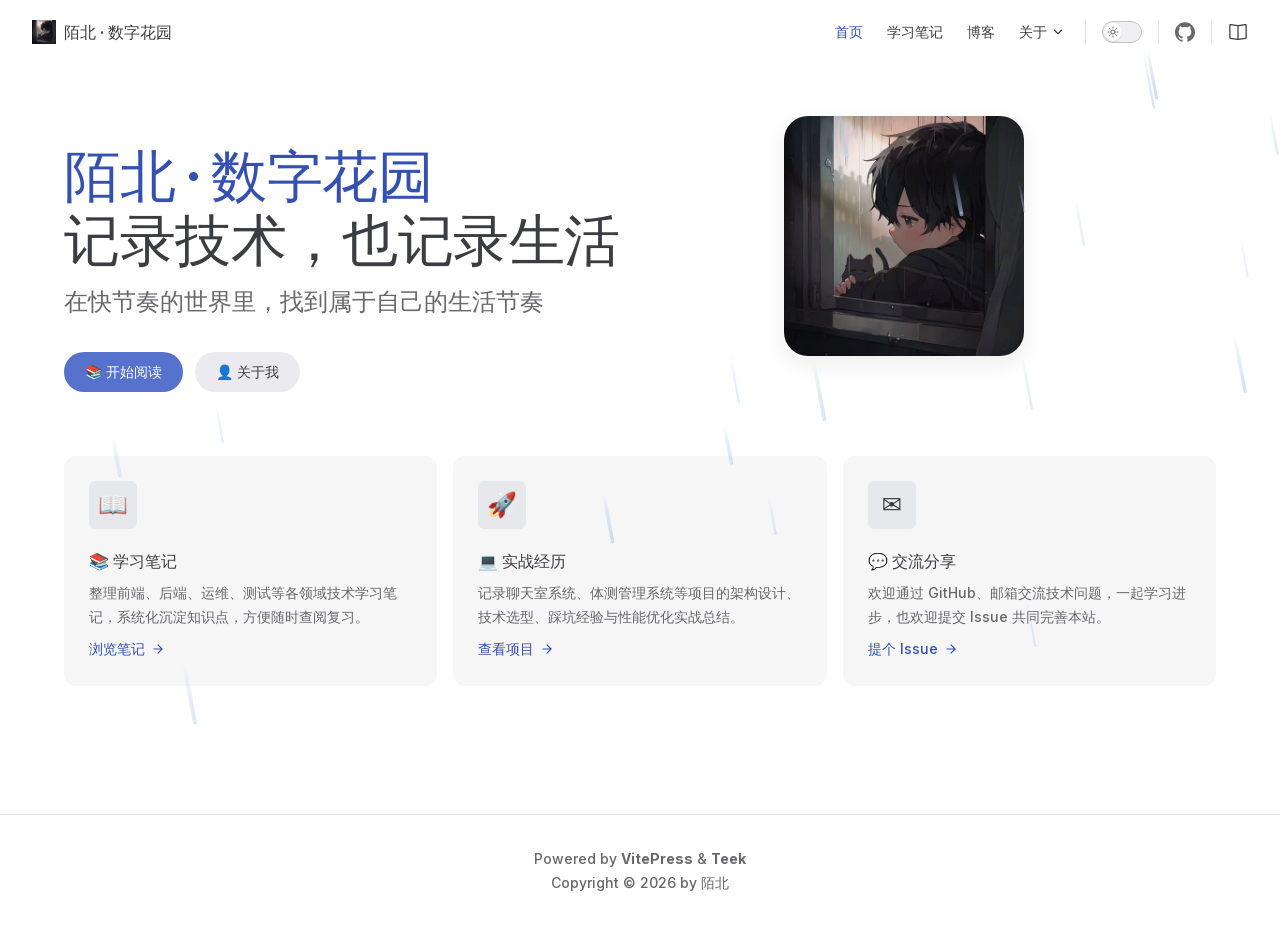
==== commit c7cfa99b: "[main] mobei-front: 将简历多个栏目数据化便于共享和统一维护 (24a5a06) mobei-front/knowledge-base-private@24a5a06795b4fa0" ====
--- a/index.html
+++ b/index.html
@@ -6,14 +6,14 @@
     <title>陌北 · 数字花园</title>
     <meta name="description" content="陌北·数字花园——记录技术，也记录生活。一名全栈开发者的个人知识沉淀平台，在快节奏的世界里，找到属于自己的生活节奏。">
     <meta name="generator" content="VitePress v1.6.4">
-    <link rel="preload stylesheet" href="/assets/style.DmAOCP2z.css" as="style">
+    <link rel="preload stylesheet" href="/assets/style.BhBazC5w.css" as="style">
     <link rel="preload stylesheet" href="/vp-icons.css" as="style">
-    <script type="module" src="/assets/chunks/metadata.4d359b6e.js"></script>
-    <script type="module" src="/assets/app.CRTYlQzG.js"></script>
+    <script type="module" src="/assets/chunks/metadata.8c088fdf.js"></script>
+    <script type="module" src="/assets/app.pMW5qoxL.js"></script>
     <link rel="preload" href="/assets/inter-roman-latin.Di8DUHzh.woff2" as="font" type="font/woff2" crossorigin="">
-    <link rel="modulepreload" href="/assets/chunks/theme.D8PZ6e97.js">
-    <link rel="modulepreload" href="/assets/chunks/framework.BidoRKjm.js">
-    <link rel="modulepreload" href="/assets/index.md.C6agDdtq.lean.js">
+    <link rel="modulepreload" href="/assets/chunks/theme.B9ZBHI0n.js">
+    <link rel="modulepreload" href="/assets/chunks/framework.Dr7VWMEP.js">
+    <link rel="modulepreload" href="/assets/index.md.GQ_ML_3J.lean.js">
     <link rel="icon" type="image/png" href="image/logo.png">
     <link rel="apple-touch-icon" type="image/png" href="image/logo.png">
     <meta name="robots" content="index, follow">
--- a/assets/style.BhBazC5w.css
+++ b/assets/style.BhBazC5w.css
@@ -0,0 +1 @@
+@charset "UTF-8";@font-face{font-family:Inter;font-style:normal;font-weight:100 900;font-display:swap;src:url(/assets/inter-roman-cyrillic-ext.BBPuwvHQ.woff2) format("woff2");unicode-range:U+0460-052F,U+1C80-1C88,U+20B4,U+2DE0-2DFF,U+A640-A69F,U+FE2E-FE2F}@font-face{font-family:Inter;font-style:normal;font-weight:100 900;font-display:swap;src:url(/assets/inter-roman-cyrillic.C5lxZ8CY.woff2) format("woff2");unicode-range:U+0301,U+0400-045F,U+0490-0491,U+04B0-04B1,U+2116}@font-face{font-family:Inter;font-style:normal;font-weight:100 900;font-display:swap;src:url(/assets/inter-roman-greek-ext.CqjqNYQ-.woff2) format("woff2");unicode-range:U+1F00-1FFF}@font-face{font-family:Inter;font-style:normal;font-weight:100 900;font-display:swap;src:url(/assets/inter-roman-greek.BBVDIX6e.woff2) format("woff2");unicode-range:U+0370-0377,U+037A-037F,U+0384-038A,U+038C,U+038E-03A1,U+03A3-03FF}@font-face{font-family:Inter;font-style:normal;font-weight:100 900;font-display:swap;src:url(/assets/inter-roman-vietnamese.BjW4sHH5.woff2) format("woff2");unicode-range:U+0102-0103,U+0110-0111,U+0128-0129,U+0168-0169,U+01A0-01A1,U+01AF-01B0,U+0300-0301,U+0303-0304,U+0308-0309,U+0323,U+0329,U+1EA0-1EF9,U+20AB}@font-face{font-family:Inter;font-style:normal;font-weight:100 900;font-display:swap;src:url(/assets/inter-roman-latin-ext.4ZJIpNVo.woff2) format("woff2");unicode-range:U+0100-02AF,U+0304,U+0308,U+0329,U+1E00-1E9F,U+1EF2-1EFF,U+2020,U+20A0-20AB,U+20AD-20C0,U+2113,U+2C60-2C7F,U+A720-A7FF}@font-face{font-family:Inter;font-style:normal;font-weight:100 900;font-display:swap;src:url(/assets/inter-roman-latin.Di8DUHzh.woff2) format("woff2");unicode-range:U+0000-00FF,U+0131,U+0152-0153,U+02BB-02BC,U+02C6,U+02DA,U+02DC,U+0304,U+0308,U+0329,U+2000-206F,U+2074,U+20AC,U+2122,U+2191,U+2193,U+2212,U+2215,U+FEFF,U+FFFD}@font-face{font-family:Inter;font-style:italic;font-weight:100 900;font-display:swap;src:url(/assets/inter-italic-cyrillic-ext.r48I6akx.woff2) format("woff2");unicode-range:U+0460-052F,U+1C80-1C88,U+20B4,U+2DE0-2DFF,U+A640-A69F,U+FE2E-FE2F}@font-face{font-family:Inter;font-style:italic;font-weight:100 900;font-display:swap;src:url(/assets/inter-italic-cyrillic.By2_1cv3.woff2) format("woff2");unicode-range:U+0301,U+0400-045F,U+0490-0491,U+04B0-04B1,U+2116}@font-face{font-family:Inter;font-style:italic;font-weight:100 900;font-display:swap;src:url(/assets/inter-italic-greek-ext.1u6EdAuj.woff2) format("woff2");unicode-range:U+1F00-1FFF}@font-face{font-family:Inter;font-style:italic;font-weight:100 900;font-display:swap;src:url(/assets/inter-italic-greek.DJ8dCoTZ.woff2) format("woff2");unicode-range:U+0370-0377,U+037A-037F,U+0384-038A,U+038C,U+038E-03A1,U+03A3-03FF}@font-face{font-family:Inter;font-style:italic;font-weight:100 900;font-display:swap;src:url(/assets/inter-italic-vietnamese.BSbpV94h.woff2) format("woff2");unicode-range:U+0102-0103,U+0110-0111,U+0128-0129,U+0168-0169,U+01A0-01A1,U+01AF-01B0,U+0300-0301,U+0303-0304,U+0308-0309,U+0323,U+0329,U+1EA0-1EF9,U+20AB}@font-face{font-family:Inter;font-style:italic;font-weight:100 900;font-display:swap;src:url(/assets/inter-italic-latin-ext.CN1xVJS-.woff2) format("woff2");unicode-range:U+0100-02AF,U+0304,U+0308,U+0329,U+1E00-1E9F,U+1EF2-1EFF,U+2020,U+20A0-20AB,U+20AD-20C0,U+2113,U+2C60-2C7F,U+A720-A7FF}@font-face{font-family:Inter;font-style:italic;font-weight:100 900;font-display:swap;src:url(/assets/inter-italic-latin.C2AdPX0b.woff2) format("woff2");unicode-range:U+0000-00FF,U+0131,U+0152-0153,U+02BB-02BC,U+02C6,U+02DA,U+02DC,U+0304,U+0308,U+0329,U+2000-206F,U+2074,U+20AC,U+2122,U+2191,U+2193,U+2212,U+2215,U+FEFF,U+FFFD}@font-face{font-family:Punctuation SC;font-weight:400;src:local("PingFang SC Regular"),local("Noto Sans CJK SC"),local("Microsoft YaHei");unicode-range:U+201C,U+201D,U+2018,U+2019,U+2E3A,U+2014,U+2013,U+2026,U+00B7,U+007E,U+002F}@font-face{font-family:Punctuation SC;font-weight:500;src:local("PingFang SC Medium"),local("Noto Sans CJK SC"),local("Microsoft YaHei");unicode-range:U+201C,U+201D,U+2018,U+2019,U+2E3A,U+2014,U+2013,U+2026,U+00B7,U+007E,U+002F}@font-face{font-family:Punctuation SC;font-weight:600;src:local("PingFang SC Semibold"),local("Noto Sans CJK SC Bold"),local("Microsoft YaHei Bold");unicode-range:U+201C,U+201D,U+2018,U+2019,U+2E3A,U+2014,U+2013,U+2026,U+00B7,U+007E,U+002F}@font-face{font-family:Punctuation SC;font-weight:700;src:local("PingFang SC Semibold"),local("Noto Sans CJK SC Bold"),local("Microsoft YaHei Bold");unicode-range:U+201C,U+201D,U+2018,U+2019,U+2E3A,U+2014,U+2013,U+2026,U+00B7,U+007E,U+002F}:root{--vp-c-white: #ffffff;--vp-c-black: #000000;--vp-c-neutral: var(--vp-c-black);--vp-c-neutral-inverse: var(--vp-c-white)}.dark{--vp-c-neutral: var(--vp-c-white);--vp-c-neutral-inverse: var(--vp-c-black)}:root{--vp-c-gray-1: #dddde3;--vp-c-gray-2: #e4e4e9;--vp-c-gray-3: #ebebef;--vp-c-gray-soft: rgba(142, 150, 170, .14);--vp-c-indigo-1: #3451b2;--vp-c-indigo-2: #3a5ccc;--vp-c-indigo-3: #5672cd;--vp-c-indigo-soft: rgba(100, 108, 255, .14);--vp-c-purple-1: #6f42c1;--vp-c-purple-2: #7e4cc9;--vp-c-purple-3: #8e5cd9;--vp-c-purple-soft: rgba(159, 122, 234, .14);--vp-c-green-1: #18794e;--vp-c-green-2: #299764;--vp-c-green-3: #30a46c;--vp-c-green-soft: rgba(16, 185, 129, .14);--vp-c-yellow-1: #915930;--vp-c-yellow-2: #946300;--vp-c-yellow-3: #9f6a00;--vp-c-yellow-soft: rgba(234, 179, 8, .14);--vp-c-red-1: #b8272c;--vp-c-red-2: #d5393e;--vp-c-red-3: #e0575b;--vp-c-red-soft: rgba(244, 63, 94, .14);--vp-c-sponsor: #db2777}.dark{--vp-c-gray-1: #515c67;--vp-c-gray-2: #414853;--vp-c-gray-3: #32363f;--vp-c-gray-soft: rgba(101, 117, 133, .16);--vp-c-indigo-1: #a8b1ff;--vp-c-indigo-2: #5c73e7;--vp-c-indigo-3: #3e63dd;--vp-c-indigo-soft: rgba(100, 108, 255, .16);--vp-c-purple-1: #c8abfa;--vp-c-purple-2: #a879e6;--vp-c-purple-3: #8e5cd9;--vp-c-purple-soft: rgba(159, 122, 234, .16);--vp-c-green-1: #3dd68c;--vp-c-green-2: #30a46c;--vp-c-green-3: #298459;--vp-c-green-soft: rgba(16, 185, 129, .16);--vp-c-yellow-1: #f9b44e;--vp-c-yellow-2: #da8b17;--vp-c-yellow-3: #a46a0a;--vp-c-yellow-soft: rgba(234, 179, 8, .16);--vp-c-red-1: #f66f81;--vp-c-red-2: #f14158;--vp-c-red-3: #b62a3c;--vp-c-red-soft: rgba(244, 63, 94, .16)}:root{--vp-c-bg: #ffffff;--vp-c-bg-alt: #f6f6f7;--vp-c-bg-elv: #ffffff;--vp-c-bg-soft: #f6f6f7}.dark{--vp-c-bg: #1b1b1f;--vp-c-bg-alt: #161618;--vp-c-bg-elv: #202127;--vp-c-bg-soft: #202127}:root{--vp-c-border: #c2c2c4;--vp-c-divider: #e2e2e3;--vp-c-gutter: #e2e2e3}.dark{--vp-c-border: #3c3f44;--vp-c-divider: #2e2e32;--vp-c-gutter: #000000}:root{--vp-c-text-1: #3c3c43;--vp-c-text-2: #67676c;--vp-c-text-3: #929295}.dark{--vp-c-text-1: #dfdfd6;--vp-c-text-2: #98989f;--vp-c-text-3: #6a6a71}:root{--vp-c-default-1: var(--vp-c-gray-1);--vp-c-default-2: var(--vp-c-gray-2);--vp-c-default-3: var(--vp-c-gray-3);--vp-c-default-soft: var(--vp-c-gray-soft);--vp-c-brand-1: var(--vp-c-indigo-1);--vp-c-brand-2: var(--vp-c-indigo-2);--vp-c-brand-3: var(--vp-c-indigo-3);--vp-c-brand-soft: var(--vp-c-indigo-soft);--vp-c-brand: var(--vp-c-brand-1);--vp-c-tip-1: var(--vp-c-brand-1);--vp-c-tip-2: var(--vp-c-brand-2);--vp-c-tip-3: var(--vp-c-brand-3);--vp-c-tip-soft: var(--vp-c-brand-soft);--vp-c-note-1: var(--vp-c-brand-1);--vp-c-note-2: var(--vp-c-brand-2);--vp-c-note-3: var(--vp-c-brand-3);--vp-c-note-soft: var(--vp-c-brand-soft);--vp-c-success-1: var(--vp-c-green-1);--vp-c-success-2: var(--vp-c-green-2);--vp-c-success-3: var(--vp-c-green-3);--vp-c-success-soft: var(--vp-c-green-soft);--vp-c-important-1: var(--vp-c-purple-1);--vp-c-important-2: var(--vp-c-purple-2);--vp-c-important-3: var(--vp-c-purple-3);--vp-c-important-soft: var(--vp-c-purple-soft);--vp-c-warning-1: var(--vp-c-yellow-1);--vp-c-warning-2: var(--vp-c-yellow-2);--vp-c-warning-3: var(--vp-c-yellow-3);--vp-c-warning-soft: var(--vp-c-yellow-soft);--vp-c-danger-1: var(--vp-c-red-1);--vp-c-danger-2: var(--vp-c-red-2);--vp-c-danger-3: var(--vp-c-red-3);--vp-c-danger-soft: var(--vp-c-red-soft);--vp-c-caution-1: var(--vp-c-red-1);--vp-c-caution-2: var(--vp-c-red-2);--vp-c-caution-3: var(--vp-c-red-3);--vp-c-caution-soft: var(--vp-c-red-soft)}:root{--vp-font-family-base: "Inter", ui-sans-serif, system-ui, sans-serif, "Apple Color Emoji", "Segoe UI Emoji", "Segoe UI Symbol", "Noto Color Emoji";--vp-font-family-mono: ui-monospace, "Menlo", "Monaco", "Consolas", "Liberation Mono", "Courier New", monospace;font-optical-sizing:auto}:root:where(:lang(zh)){--vp-font-family-base: "Punctuation SC", "Inter", ui-sans-serif, system-ui, sans-serif, "Apple Color Emoji", "Segoe UI Emoji", "Segoe UI Symbol", "Noto Color Emoji"}:root{--vp-shadow-1: 0 1px 2px rgba(0, 0, 0, .04), 0 1px 2px rgba(0, 0, 0, .06);--vp-shadow-2: 0 3px 12px rgba(0, 0, 0, .07), 0 1px 4px rgba(0, 0, 0, .07);--vp-shadow-3: 0 12px 32px rgba(0, 0, 0, .1), 0 2px 6px rgba(0, 0, 0, .08);--vp-shadow-4: 0 14px 44px rgba(0, 0, 0, .12), 0 3px 9px rgba(0, 0, 0, .12);--vp-shadow-5: 0 18px 56px rgba(0, 0, 0, .16), 0 4px 12px rgba(0, 0, 0, .16)}:root{--vp-z-index-footer: 10;--vp-z-index-local-nav: 20;--vp-z-index-nav: 30;--vp-z-index-layout-top: 40;--vp-z-index-backdrop: 50;--vp-z-index-sidebar: 60}@media (min-width: 960px){:root{--vp-z-index-sidebar: 25}}:root{--vp-layout-max-width: 1440px}:root{--vp-header-anchor-symbol: "#"}:root{--vp-code-line-height: 1.7;--vp-code-font-size: .875em;--vp-code-color: var(--vp-c-brand-1);--vp-code-link-color: var(--vp-c-brand-1);--vp-code-link-hover-color: var(--vp-c-brand-2);--vp-code-bg: var(--vp-c-default-soft);--vp-code-block-color: var(--vp-c-text-2);--vp-code-block-bg: var(--vp-c-bg-alt);--vp-code-block-divider-color: var(--vp-c-gutter);--vp-code-lang-color: var(--vp-c-text-3);--vp-code-line-highlight-color: var(--vp-c-default-soft);--vp-code-line-number-color: var(--vp-c-text-3);--vp-code-line-diff-add-color: var(--vp-c-success-soft);--vp-code-line-diff-add-symbol-color: var(--vp-c-success-1);--vp-code-line-diff-remove-color: var(--vp-c-danger-soft);--vp-code-line-diff-remove-symbol-color: var(--vp-c-danger-1);--vp-code-line-warning-color: var(--vp-c-warning-soft);--vp-code-line-error-color: var(--vp-c-danger-soft);--vp-code-copy-code-border-color: var(--vp-c-divider);--vp-code-copy-code-bg: var(--vp-c-bg-soft);--vp-code-copy-code-hover-border-color: var(--vp-c-divider);--vp-code-copy-code-hover-bg: var(--vp-c-bg);--vp-code-copy-code-active-text: var(--vp-c-text-2);--vp-code-copy-copied-text-content: "Copied";--vp-code-tab-divider: var(--vp-code-block-divider-color);--vp-code-tab-text-color: var(--vp-c-text-2);--vp-code-tab-bg: var(--vp-code-block-bg);--vp-code-tab-hover-text-color: var(--vp-c-text-1);--vp-code-tab-active-text-color: var(--vp-c-text-1);--vp-code-tab-active-bar-color: var(--vp-c-brand-1)}:lang(es),:lang(pt){--vp-code-copy-copied-text-content: "Copiado"}:lang(fa){--vp-code-copy-copied-text-content: "کپی شد"}:lang(ko){--vp-code-copy-copied-text-content: "복사됨"}:lang(ru){--vp-code-copy-copied-text-content: "Скопировано"}:lang(zh){--vp-code-copy-copied-text-content: "已复制"}:root{--vp-button-brand-border: transparent;--vp-button-brand-text: var(--vp-c-white);--vp-button-brand-bg: var(--vp-c-brand-3);--vp-button-brand-hover-border: transparent;--vp-button-brand-hover-text: var(--vp-c-white);--vp-button-brand-hover-bg: var(--vp-c-brand-2);--vp-button-brand-active-border: transparent;--vp-button-brand-active-text: var(--vp-c-white);--vp-button-brand-active-bg: var(--vp-c-brand-1);--vp-button-alt-border: transparent;--vp-button-alt-text: var(--vp-c-text-1);--vp-button-alt-bg: var(--vp-c-default-3);--vp-button-alt-hover-border: transparent;--vp-button-alt-hover-text: var(--vp-c-text-1);--vp-button-alt-hover-bg: var(--vp-c-default-2);--vp-button-alt-active-border: transparent;--vp-button-alt-active-text: var(--vp-c-text-1);--vp-button-alt-active-bg: var(--vp-c-default-1);--vp-button-sponsor-border: var(--vp-c-text-2);--vp-button-sponsor-text: var(--vp-c-text-2);--vp-button-sponsor-bg: transparent;--vp-button-sponsor-hover-border: var(--vp-c-sponsor);--vp-button-sponsor-hover-text: var(--vp-c-sponsor);--vp-button-sponsor-hover-bg: transparent;--vp-button-sponsor-active-border: var(--vp-c-sponsor);--vp-button-sponsor-active-text: var(--vp-c-sponsor);--vp-button-sponsor-active-bg: transparent}:root{--vp-custom-block-font-size: 14px;--vp-custom-block-code-font-size: 13px;--vp-custom-block-info-border: transparent;--vp-custom-block-info-text: var(--vp-c-text-1);--vp-custom-block-info-bg: var(--vp-c-default-soft);--vp-custom-block-info-code-bg: var(--vp-c-default-soft);--vp-custom-block-note-border: transparent;--vp-custom-block-note-text: var(--vp-c-text-1);--vp-custom-block-note-bg: var(--vp-c-default-soft);--vp-custom-block-note-code-bg: var(--vp-c-default-soft);--vp-custom-block-tip-border: transparent;--vp-custom-block-tip-text: var(--vp-c-text-1);--vp-custom-block-tip-bg: var(--vp-c-tip-soft);--vp-custom-block-tip-code-bg: var(--vp-c-tip-soft);--vp-custom-block-important-border: transparent;--vp-custom-block-important-text: var(--vp-c-text-1);--vp-custom-block-important-bg: var(--vp-c-important-soft);--vp-custom-block-important-code-bg: var(--vp-c-important-soft);--vp-custom-block-warning-border: transparent;--vp-custom-block-warning-text: var(--vp-c-text-1);--vp-custom-block-warning-bg: var(--vp-c-warning-soft);--vp-custom-block-warning-code-bg: var(--vp-c-warning-soft);--vp-custom-block-danger-border: transparent;--vp-custom-block-danger-text: var(--vp-c-text-1);--vp-custom-block-danger-bg: var(--vp-c-danger-soft);--vp-custom-block-danger-code-bg: var(--vp-c-danger-soft);--vp-custom-block-caution-border: transparent;--vp-custom-block-caution-text: var(--vp-c-text-1);--vp-custom-block-caution-bg: var(--vp-c-caution-soft);--vp-custom-block-caution-code-bg: var(--vp-c-caution-soft);--vp-custom-block-details-border: var(--vp-custom-block-info-border);--vp-custom-block-details-text: var(--vp-custom-block-info-text);--vp-custom-block-details-bg: var(--vp-custom-block-info-bg);--vp-custom-block-details-code-bg: var(--vp-custom-block-info-code-bg)}:root{--vp-input-border-color: var(--vp-c-border);--vp-input-bg-color: var(--vp-c-bg-alt);--vp-input-switch-bg-color: var(--vp-c-default-soft)}:root{--vp-nav-height: 64px;--vp-nav-bg-color: var(--vp-c-bg);--vp-nav-screen-bg-color: var(--vp-c-bg);--vp-nav-logo-height: 24px}.hide-nav{--vp-nav-height: 0px}.hide-nav .VPSidebar{--vp-nav-height: 22px}:root{--vp-local-nav-bg-color: var(--vp-c-bg)}:root{--vp-sidebar-width: 272px;--vp-sidebar-bg-color: var(--vp-c-bg-alt)}:root{--vp-backdrop-bg-color: rgba(0, 0, 0, .6)}:root{--vp-home-hero-name-color: var(--vp-c-brand-1);--vp-home-hero-name-background: transparent;--vp-home-hero-image-background-image: none;--vp-home-hero-image-filter: none}:root{--vp-badge-info-border: transparent;--vp-badge-info-text: var(--vp-c-text-2);--vp-badge-info-bg: var(--vp-c-default-soft);--vp-badge-tip-border: transparent;--vp-badge-tip-text: var(--vp-c-tip-1);--vp-badge-tip-bg: var(--vp-c-tip-soft);--vp-badge-warning-border: transparent;--vp-badge-warning-text: var(--vp-c-warning-1);--vp-badge-warning-bg: var(--vp-c-warning-soft);--vp-badge-danger-border: transparent;--vp-badge-danger-text: var(--vp-c-danger-1);--vp-badge-danger-bg: var(--vp-c-danger-soft)}:root{--vp-carbon-ads-text-color: var(--vp-c-text-1);--vp-carbon-ads-poweredby-color: var(--vp-c-text-2);--vp-carbon-ads-bg-color: var(--vp-c-bg-soft);--vp-carbon-ads-hover-text-color: var(--vp-c-brand-1);--vp-carbon-ads-hover-poweredby-color: var(--vp-c-text-1)}:root{--vp-local-search-bg: var(--vp-c-bg);--vp-local-search-result-bg: var(--vp-c-bg);--vp-local-search-result-border: var(--vp-c-divider);--vp-local-search-result-selected-bg: var(--vp-c-bg);--vp-local-search-result-selected-border: var(--vp-c-brand-1);--vp-local-search-highlight-bg: var(--vp-c-brand-1);--vp-local-search-highlight-text: var(--vp-c-neutral-inverse)}@media (prefers-reduced-motion: reduce){*,:before,:after{animation-delay:-1ms!important;animation-duration:1ms!important;animation-iteration-count:1!important;background-attachment:initial!important;scroll-behavior:auto!important;transition-duration:0s!important;transition-delay:0s!important}}*,:before,:after{box-sizing:border-box}html{line-height:1.4;font-size:16px;-webkit-text-size-adjust:100%}html.dark{color-scheme:dark}body{margin:0;width:100%;min-width:320px;min-height:100vh;line-height:24px;font-family:var(--vp-font-family-base);font-size:16px;font-weight:400;color:var(--vp-c-text-1);background-color:var(--vp-c-bg);font-synthesis:style;text-rendering:optimizeLegibility;-webkit-font-smoothing:antialiased;-moz-osx-font-smoothing:grayscale}main{display:block}h1,h2,h3,h4,h5,h6{margin:0;line-height:24px;font-size:16px;font-weight:400}p{margin:0}strong,b{font-weight:600}a,area,button,[role=button],input,label,select,summary,textarea{touch-action:manipulation}a{color:inherit;text-decoration:inherit}ol,ul{list-style:none;margin:0;padding:0}blockquote{margin:0}pre,code,kbd,samp{font-family:var(--vp-font-family-mono)}img,svg,video,canvas,audio,iframe,embed,object{display:block}figure{margin:0}img,video{max-width:100%;height:auto}button,input,optgroup,select,textarea{border:0;padding:0;line-height:inherit;color:inherit}button{padding:0;font-family:inherit;background-color:transparent;background-image:none}button:enabled,[role=button]:enabled{cursor:pointer}button:focus,button:focus-visible{outline:1px dotted;outline:4px auto -webkit-focus-ring-color}button:focus:not(:focus-visible){outline:none!important}input:focus,textarea:focus,select:focus{outline:none}table{border-collapse:collapse}input{background-color:transparent}input:-ms-input-placeholder,textarea:-ms-input-placeholder{color:var(--vp-c-text-3)}input::-ms-input-placeholder,textarea::-ms-input-placeholder{color:var(--vp-c-text-3)}input::placeholder,textarea::placeholder{color:var(--vp-c-text-3)}input::-webkit-outer-spin-button,input::-webkit-inner-spin-button{-webkit-appearance:none;margin:0}input[type=number]{-moz-appearance:textfield}textarea{resize:vertical}select{-webkit-appearance:none}fieldset{margin:0;padding:0}h1,h2,h3,h4,h5,h6,li,p{overflow-wrap:break-word}vite-error-overlay{z-index:9999}mjx-container{overflow-x:auto}mjx-container>svg{display:inline-block;margin:auto}[class^=vpi-],[class*=" vpi-"],.vp-icon{width:1em;height:1em}[class^=vpi-].bg,[class*=" vpi-"].bg,.vp-icon.bg{background-size:100% 100%;background-color:transparent}[class^=vpi-]:not(.bg),[class*=" vpi-"]:not(.bg),.vp-icon:not(.bg){-webkit-mask:var(--icon) no-repeat;mask:var(--icon) no-repeat;-webkit-mask-size:100% 100%;mask-size:100% 100%;background-color:currentColor;color:inherit}.vpi-align-left{--icon: url("data:image/svg+xml,%3Csvg xmlns='http://www.w3.org/2000/svg' fill='none' stroke='currentColor' stroke-linecap='round' stroke-linejoin='round' stroke-width='2' viewBox='0 0 24 24'%3E%3Cpath d='M21 6H3M15 12H3M17 18H3'/%3E%3C/svg%3E")}.vpi-arrow-right,.vpi-arrow-down,.vpi-arrow-left,.vpi-arrow-up{--icon: url("data:image/svg+xml,%3Csvg xmlns='http://www.w3.org/2000/svg' fill='none' stroke='currentColor' stroke-linecap='round' stroke-linejoin='round' stroke-width='2' viewBox='0 0 24 24'%3E%3Cpath d='M5 12h14M12 5l7 7-7 7'/%3E%3C/svg%3E")}.vpi-chevron-right,.vpi-chevron-down,.vpi-chevron-left,.vpi-chevron-up{--icon: url("data:image/svg+xml,%3Csvg xmlns='http://www.w3.org/2000/svg' fill='none' stroke='currentColor' stroke-linecap='round' stroke-linejoin='round' stroke-width='2' viewBox='0 0 24 24'%3E%3Cpath d='m9 18 6-6-6-6'/%3E%3C/svg%3E")}.vpi-chevron-down,.vpi-arrow-down{transform:rotate(90deg)}.vpi-chevron-left,.vpi-arrow-left{transform:rotate(180deg)}.vpi-chevron-up,.vpi-arrow-up{transform:rotate(-90deg)}.vpi-square-pen{--icon: url("data:image/svg+xml,%3Csvg xmlns='http://www.w3.org/2000/svg' fill='none' stroke='currentColor' stroke-linecap='round' stroke-linejoin='round' stroke-width='2' viewBox='0 0 24 24'%3E%3Cpath d='M12 3H5a2 2 0 0 0-2 2v14a2 2 0 0 0 2 2h14a2 2 0 0 0 2-2v-7'/%3E%3Cpath d='M18.375 2.625a2.121 2.121 0 1 1 3 3L12 15l-4 1 1-4Z'/%3E%3C/svg%3E")}.vpi-plus{--icon: url("data:image/svg+xml,%3Csvg xmlns='http://www.w3.org/2000/svg' fill='none' stroke='currentColor' stroke-linecap='round' stroke-linejoin='round' stroke-width='2' viewBox='0 0 24 24'%3E%3Cpath d='M5 12h14M12 5v14'/%3E%3C/svg%3E")}.vpi-sun{--icon: url("data:image/svg+xml,%3Csvg xmlns='http://www.w3.org/2000/svg' fill='none' stroke='currentColor' stroke-linecap='round' stroke-linejoin='round' stroke-width='2' viewBox='0 0 24 24'%3E%3Ccircle cx='12' cy='12' r='4'/%3E%3Cpath d='M12 2v2M12 20v2M4.93 4.93l1.41 1.41M17.66 17.66l1.41 1.41M2 12h2M20 12h2M6.34 17.66l-1.41 1.41M19.07 4.93l-1.41 1.41'/%3E%3C/svg%3E")}.vpi-moon{--icon: url("data:image/svg+xml,%3Csvg xmlns='http://www.w3.org/2000/svg' fill='none' stroke='currentColor' stroke-linecap='round' stroke-linejoin='round' stroke-width='2' viewBox='0 0 24 24'%3E%3Cpath d='M12 3a6 6 0 0 0 9 9 9 9 0 1 1-9-9Z'/%3E%3C/svg%3E")}.vpi-more-horizontal{--icon: url("data:image/svg+xml,%3Csvg xmlns='http://www.w3.org/2000/svg' fill='none' stroke='currentColor' stroke-linecap='round' stroke-linejoin='round' stroke-width='2' viewBox='0 0 24 24'%3E%3Ccircle cx='12' cy='12' r='1'/%3E%3Ccircle cx='19' cy='12' r='1'/%3E%3Ccircle cx='5' cy='12' r='1'/%3E%3C/svg%3E")}.vpi-languages{--icon: url("data:image/svg+xml,%3Csvg xmlns='http://www.w3.org/2000/svg' fill='none' stroke='currentColor' stroke-linecap='round' stroke-linejoin='round' stroke-width='2' viewBox='0 0 24 24'%3E%3Cpath d='m5 8 6 6M4 14l6-6 2-3M2 5h12M7 2h1M22 22l-5-10-5 10M14 18h6'/%3E%3C/svg%3E")}.vpi-heart{--icon: url("data:image/svg+xml,%3Csvg xmlns='http://www.w3.org/2000/svg' fill='none' stroke='currentColor' stroke-linecap='round' stroke-linejoin='round' stroke-width='2' viewBox='0 0 24 24'%3E%3Cpath d='M19 14c1.49-1.46 3-3.21 3-5.5A5.5 5.5 0 0 0 16.5 3c-1.76 0-3 .5-4.5 2-1.5-1.5-2.74-2-4.5-2A5.5 5.5 0 0 0 2 8.5c0 2.3 1.5 4.05 3 5.5l7 7Z'/%3E%3C/svg%3E")}.vpi-search{--icon: url("data:image/svg+xml,%3Csvg xmlns='http://www.w3.org/2000/svg' fill='none' stroke='currentColor' stroke-linecap='round' stroke-linejoin='round' stroke-width='2' viewBox='0 0 24 24'%3E%3Ccircle cx='11' cy='11' r='8'/%3E%3Cpath d='m21 21-4.3-4.3'/%3E%3C/svg%3E")}.vpi-layout-list{--icon: url("data:image/svg+xml,%3Csvg xmlns='http://www.w3.org/2000/svg' fill='none' stroke='currentColor' stroke-linecap='round' stroke-linejoin='round' stroke-width='2' viewBox='0 0 24 24'%3E%3Crect width='7' height='7' x='3' y='3' rx='1'/%3E%3Crect width='7' height='7' x='3' y='14' rx='1'/%3E%3Cpath d='M14 4h7M14 9h7M14 15h7M14 20h7'/%3E%3C/svg%3E")}.vpi-delete{--icon: url("data:image/svg+xml,%3Csvg xmlns='http://www.w3.org/2000/svg' fill='none' stroke='currentColor' stroke-linecap='round' stroke-linejoin='round' stroke-width='2' viewBox='0 0 24 24'%3E%3Cpath d='M20 5H9l-7 7 7 7h11a2 2 0 0 0 2-2V7a2 2 0 0 0-2-2ZM18 9l-6 6M12 9l6 6'/%3E%3C/svg%3E")}.vpi-corner-down-left{--icon: url("data:image/svg+xml,%3Csvg xmlns='http://www.w3.org/2000/svg' fill='none' stroke='currentColor' stroke-linecap='round' stroke-linejoin='round' stroke-width='2' viewBox='0 0 24 24'%3E%3Cpath d='m9 10-5 5 5 5'/%3E%3Cpath d='M20 4v7a4 4 0 0 1-4 4H4'/%3E%3C/svg%3E")}:root{--vp-icon-copy: url("data:image/svg+xml,%3Csvg xmlns='http://www.w3.org/2000/svg' fill='none' stroke='rgba(128,128,128,1)' stroke-linecap='round' stroke-linejoin='round' stroke-width='2' viewBox='0 0 24 24'%3E%3Crect width='8' height='4' x='8' y='2' rx='1' ry='1'/%3E%3Cpath d='M16 4h2a2 2 0 0 1 2 2v14a2 2 0 0 1-2 2H6a2 2 0 0 1-2-2V6a2 2 0 0 1 2-2h2'/%3E%3C/svg%3E");--vp-icon-copied: url("data:image/svg+xml,%3Csvg xmlns='http://www.w3.org/2000/svg' fill='none' stroke='rgba(128,128,128,1)' stroke-linecap='round' stroke-linejoin='round' stroke-width='2' viewBox='0 0 24 24'%3E%3Crect width='8' height='4' x='8' y='2' rx='1' ry='1'/%3E%3Cpath d='M16 4h2a2 2 0 0 1 2 2v14a2 2 0 0 1-2 2H6a2 2 0 0 1-2-2V6a2 2 0 0 1 2-2h2'/%3E%3Cpath d='m9 14 2 2 4-4'/%3E%3C/svg%3E")}.visually-hidden{position:absolute;width:1px;height:1px;white-space:nowrap;clip:rect(0 0 0 0);clip-path:inset(50%);overflow:hidden}.custom-block{border:1px solid transparent;border-radius:8px;padding:16px 16px 8px;line-height:24px;font-size:var(--vp-custom-block-font-size);color:var(--vp-c-text-2)}.custom-block.info{border-color:var(--vp-custom-block-info-border);color:var(--vp-custom-block-info-text);background-color:var(--vp-custom-block-info-bg)}.custom-block.info a,.custom-block.info code{color:var(--vp-c-brand-1)}.custom-block.info a:hover,.custom-block.info a:hover>code{color:var(--vp-c-brand-2)}.custom-block.info code{background-color:var(--vp-custom-block-info-code-bg)}.custom-block.note{border-color:var(--vp-custom-block-note-border);color:var(--vp-custom-block-note-text);background-color:var(--vp-custom-block-note-bg)}.custom-block.note a,.custom-block.note code{color:var(--vp-c-brand-1)}.custom-block.note a:hover,.custom-block.note a:hover>code{color:var(--vp-c-brand-2)}.custom-block.note code{background-color:var(--vp-custom-block-note-code-bg)}.custom-block.tip{border-color:var(--vp-custom-block-tip-border);color:var(--vp-custom-block-tip-text);background-color:var(--vp-custom-block-tip-bg)}.custom-block.tip a,.custom-block.tip code{color:var(--vp-c-tip-1)}.custom-block.tip a:hover,.custom-block.tip a:hover>code{color:var(--vp-c-tip-2)}.custom-block.tip code{background-color:var(--vp-custom-block-tip-code-bg)}.custom-block.important{border-color:var(--vp-custom-block-important-border);color:var(--vp-custom-block-important-text);background-color:var(--vp-custom-block-important-bg)}.custom-block.important a,.custom-block.important code{color:var(--vp-c-important-1)}.custom-block.important a:hover,.custom-block.important a:hover>code{color:var(--vp-c-important-2)}.custom-block.important code{background-color:var(--vp-custom-block-important-code-bg)}.custom-block.warning{border-color:var(--vp-custom-block-warning-border);color:var(--vp-custom-block-warning-text);background-color:var(--vp-custom-block-warning-bg)}.custom-block.warning a,.custom-block.warning code{color:var(--vp-c-warning-1)}.custom-block.warning a:hover,.custom-block.warning a:hover>code{color:var(--vp-c-warning-2)}.custom-block.warning code{background-color:var(--vp-custom-block-warning-code-bg)}.custom-block.danger{border-color:var(--vp-custom-block-danger-border);color:var(--vp-custom-block-danger-text);background-color:var(--vp-custom-block-danger-bg)}.custom-block.danger a,.custom-block.danger code{color:var(--vp-c-danger-1)}.custom-block.danger a:hover,.custom-block.danger a:hover>code{color:var(--vp-c-danger-2)}.custom-block.danger code{background-color:var(--vp-custom-block-danger-code-bg)}.custom-block.caution{border-color:var(--vp-custom-block-caution-border);color:var(--vp-custom-block-caution-text);background-color:var(--vp-custom-block-caution-bg)}.custom-block.caution a,.custom-block.caution code{color:var(--vp-c-caution-1)}.custom-block.caution a:hover,.custom-block.caution a:hover>code{color:var(--vp-c-caution-2)}.custom-block.caution code{background-color:var(--vp-custom-block-caution-code-bg)}.custom-block.details{border-color:var(--vp-custom-block-details-border);color:var(--vp-custom-block-details-text);background-color:var(--vp-custom-block-details-bg)}.custom-block.details a{color:var(--vp-c-brand-1)}.custom-block.details a:hover,.custom-block.details a:hover>code{color:var(--vp-c-brand-2)}.custom-block.details code{background-color:var(--vp-custom-block-details-code-bg)}.custom-block-title{font-weight:600}.custom-block p+p{margin:8px 0}.custom-block.details summary{margin:0 0 8px;font-weight:700;cursor:pointer;-webkit-user-select:none;user-select:none}.custom-block.details summary+p{margin:8px 0}.custom-block a{color:inherit;font-weight:600;text-decoration:underline;text-underline-offset:2px;transition:opacity .25s}.custom-block a:hover{opacity:.75}.custom-block code{font-size:var(--vp-custom-block-code-font-size)}.custom-block.custom-block th,.custom-block.custom-block blockquote>p{font-size:var(--vp-custom-block-font-size);color:inherit}.dark .vp-code span{color:var(--shiki-dark, inherit)}html:not(.dark) .vp-code span{color:var(--shiki-light, inherit)}.vp-code-group{margin-top:16px}.vp-code-group .tabs{position:relative;display:flex;margin-right:-24px;margin-left:-24px;padding:0 12px;background-color:var(--vp-code-tab-bg);overflow-x:auto;overflow-y:hidden;box-shadow:inset 0 -1px var(--vp-code-tab-divider)}@media (min-width: 640px){.vp-code-group .tabs{margin-right:0;margin-left:0;border-radius:8px 8px 0 0}}.vp-code-group .tabs input{position:fixed;opacity:0;pointer-events:none}.vp-code-group .tabs label{position:relative;display:inline-block;border-bottom:1px solid transparent;padding:0 12px;line-height:48px;font-size:14px;font-weight:500;color:var(--vp-code-tab-text-color);white-space:nowrap;cursor:pointer;transition:color .25s}.vp-code-group .tabs label:after{position:absolute;right:8px;bottom:-1px;left:8px;z-index:1;height:2px;border-radius:2px;content:"";background-color:transparent;transition:background-color .25s}.vp-code-group label:hover{color:var(--vp-code-tab-hover-text-color)}.vp-code-group input:checked+label{color:var(--vp-code-tab-active-text-color)}.vp-code-group input:checked+label:after{background-color:var(--vp-code-tab-active-bar-color)}.vp-code-group div[class*=language-],.vp-block{display:none;margin-top:0!important;border-top-left-radius:0!important;border-top-right-radius:0!important}.vp-code-group div[class*=language-].active,.vp-block.active{display:block}.vp-block{padding:20px 24px}.vp-doc h1,.vp-doc h2,.vp-doc h3,.vp-doc h4,.vp-doc h5,.vp-doc h6{position:relative;font-weight:600;outline:none}.vp-doc h1{letter-spacing:-.02em;line-height:40px;font-size:28px}.vp-doc h2{margin:48px 0 16px;border-top:1px solid var(--vp-c-divider);padding-top:24px;letter-spacing:-.02em;line-height:32px;font-size:24px}.vp-doc h3{margin:32px 0 0;letter-spacing:-.01em;line-height:28px;font-size:20px}.vp-doc h4{margin:24px 0 0;letter-spacing:-.01em;line-height:24px;font-size:18px}.vp-doc .header-anchor{position:absolute;top:0;left:0;margin-left:-.87em;font-weight:500;-webkit-user-select:none;user-select:none;opacity:0;text-decoration:none;transition:color .25s,opacity .25s}.vp-doc .header-anchor:before{content:var(--vp-header-anchor-symbol)}.vp-doc h1:hover .header-anchor,.vp-doc h1 .header-anchor:focus,.vp-doc h2:hover .header-anchor,.vp-doc h2 .header-anchor:focus,.vp-doc h3:hover .header-anchor,.vp-doc h3 .header-anchor:focus,.vp-doc h4:hover .header-anchor,.vp-doc h4 .header-anchor:focus,.vp-doc h5:hover .header-anchor,.vp-doc h5 .header-anchor:focus,.vp-doc h6:hover .header-anchor,.vp-doc h6 .header-anchor:focus{opacity:1}@media (min-width: 768px){.vp-doc h1{letter-spacing:-.02em;line-height:40px;font-size:32px}}.vp-doc h2 .header-anchor{top:24px}.vp-doc p,.vp-doc summary{margin:16px 0}.vp-doc p{line-height:28px}.vp-doc blockquote{margin:16px 0;border-left:2px solid var(--vp-c-divider);padding-left:16px;transition:border-color .5s;color:var(--vp-c-text-2)}.vp-doc blockquote>p{margin:0;font-size:16px;transition:color .5s}.vp-doc a{font-weight:500;color:var(--vp-c-brand-1);text-decoration:underline;text-underline-offset:2px;transition:color .25s,opacity .25s}.vp-doc a:hover{color:var(--vp-c-brand-2)}.vp-doc strong{font-weight:600}.vp-doc ul,.vp-doc ol{padding-left:1.25rem;margin:16px 0}.vp-doc ul{list-style:disc}.vp-doc ol{list-style:decimal}.vp-doc li+li{margin-top:8px}.vp-doc li>ol,.vp-doc li>ul{margin:8px 0 0}.vp-doc table{display:block;border-collapse:collapse;margin:20px 0;overflow-x:auto}.vp-doc tr{background-color:var(--vp-c-bg);border-top:1px solid var(--vp-c-divider);transition:background-color .5s}.vp-doc tr:nth-child(2n){background-color:var(--vp-c-bg-soft)}.vp-doc th,.vp-doc td{border:1px solid var(--vp-c-divider);padding:8px 16px}.vp-doc th{text-align:left;font-size:14px;font-weight:600;color:var(--vp-c-text-2);background-color:var(--vp-c-bg-soft)}.vp-doc td{font-size:14px}.vp-doc hr{margin:16px 0;border:none;border-top:1px solid var(--vp-c-divider)}.vp-doc .custom-block{margin:16px 0}.vp-doc .custom-block p{margin:8px 0;line-height:24px}.vp-doc .custom-block p:first-child{margin:0}.vp-doc .custom-block div[class*=language-]{margin:8px 0;border-radius:8px}.vp-doc .custom-block div[class*=language-] code{font-weight:400;background-color:transparent}.vp-doc .custom-block .vp-code-group .tabs{margin:0;border-radius:8px 8px 0 0}.vp-doc :not(pre,h1,h2,h3,h4,h5,h6)>code{font-size:var(--vp-code-font-size);color:var(--vp-code-color)}.vp-doc :not(pre)>code{border-radius:4px;padding:3px 6px;background-color:var(--vp-code-bg);transition:color .25s,background-color .5s}.vp-doc a>code{color:var(--vp-code-link-color)}.vp-doc a:hover>code{color:var(--vp-code-link-hover-color)}.vp-doc h1>code,.vp-doc h2>code,.vp-doc h3>code,.vp-doc h4>code{font-size:.9em}.vp-doc div[class*=language-],.vp-block{position:relative;margin:16px -24px;background-color:var(--vp-code-block-bg);overflow-x:auto;transition:background-color .5s}@media (min-width: 640px){.vp-doc div[class*=language-],.vp-block{border-radius:8px;margin:16px 0}}@media (max-width: 639px){.vp-doc li div[class*=language-]{border-radius:8px 0 0 8px}}.vp-doc div[class*=language-]+div[class*=language-],.vp-doc div[class$=-api]+div[class*=language-],.vp-doc div[class*=language-]+div[class$=-api]>div[class*=language-]{margin-top:-8px}.vp-doc [class*=language-] pre,.vp-doc [class*=language-] code{direction:ltr;text-align:left;white-space:pre;word-spacing:normal;word-break:normal;word-wrap:normal;-moz-tab-size:4;-o-tab-size:4;tab-size:4;-webkit-hyphens:none;-moz-hyphens:none;-ms-hyphens:none;hyphens:none}.vp-doc [class*=language-] pre{position:relative;z-index:1;margin:0;padding:20px 0;background:transparent;overflow-x:auto}.vp-doc [class*=language-] code{display:block;padding:0 24px;width:fit-content;min-width:100%;line-height:var(--vp-code-line-height);font-size:var(--vp-code-font-size);color:var(--vp-code-block-color);transition:color .5s}.vp-doc [class*=language-] code .highlighted{background-color:var(--vp-code-line-highlight-color);transition:background-color .5s;margin:0 -24px;padding:0 24px;width:calc(100% + 48px);display:inline-block}.vp-doc [class*=language-] code .highlighted.error{background-color:var(--vp-code-line-error-color)}.vp-doc [class*=language-] code .highlighted.warning{background-color:var(--vp-code-line-warning-color)}.vp-doc [class*=language-] code .diff{transition:background-color .5s;margin:0 -24px;padding:0 24px;width:calc(100% + 48px);display:inline-block}.vp-doc [class*=language-] code .diff:before{position:absolute;left:10px}.vp-doc [class*=language-] .has-focused-lines .line:not(.has-focus){filter:blur(.095rem);opacity:.4;transition:filter .35s,opacity .35s}.vp-doc [class*=language-] .has-focused-lines .line:not(.has-focus){opacity:.7;transition:filter .35s,opacity .35s}.vp-doc [class*=language-]:hover .has-focused-lines .line:not(.has-focus){filter:blur(0);opacity:1}.vp-doc [class*=language-] code .diff.remove{background-color:var(--vp-code-line-diff-remove-color);opacity:.7}.vp-doc [class*=language-] code .diff.remove:before{content:"-";color:var(--vp-code-line-diff-remove-symbol-color)}.vp-doc [class*=language-] code .diff.add{background-color:var(--vp-code-line-diff-add-color)}.vp-doc [class*=language-] code .diff.add:before{content:"+";color:var(--vp-code-line-diff-add-symbol-color)}.vp-doc div[class*=language-].line-numbers-mode{padding-left:32px}.vp-doc .line-numbers-wrapper{position:absolute;top:0;bottom:0;left:0;z-index:3;border-right:1px solid var(--vp-code-block-divider-color);padding-top:20px;width:32px;text-align:center;font-family:var(--vp-font-family-mono);line-height:var(--vp-code-line-height);font-size:var(--vp-code-font-size);color:var(--vp-code-line-number-color);transition:border-color .5s,color .5s}.vp-doc [class*=language-]>button.copy{direction:ltr;position:absolute;top:12px;right:12px;z-index:3;border:1px solid var(--vp-code-copy-code-border-color);border-radius:4px;width:40px;height:40px;background-color:var(--vp-code-copy-code-bg);opacity:0;cursor:pointer;background-image:var(--vp-icon-copy);background-position:50%;background-size:20px;background-repeat:no-repeat;transition:border-color .25s,background-color .25s,opacity .25s}.vp-doc [class*=language-]:hover>button.copy,.vp-doc [class*=language-]>button.copy:focus{opacity:1}.vp-doc [class*=language-]>button.copy:hover,.vp-doc [class*=language-]>button.copy.copied{border-color:var(--vp-code-copy-code-hover-border-color);background-color:var(--vp-code-copy-code-hover-bg)}.vp-doc [class*=language-]>button.copy.copied,.vp-doc [class*=language-]>button.copy:hover.copied{border-radius:0 4px 4px 0;background-color:var(--vp-code-copy-code-hover-bg);background-image:var(--vp-icon-copied)}.vp-doc [class*=language-]>button.copy.copied:before,.vp-doc [class*=language-]>button.copy:hover.copied:before{position:relative;top:-1px;transform:translate(calc(-100% - 1px));display:flex;justify-content:center;align-items:center;border:1px solid var(--vp-code-copy-code-hover-border-color);border-right:0;border-radius:4px 0 0 4px;padding:0 10px;width:fit-content;height:40px;text-align:center;font-size:12px;font-weight:500;color:var(--vp-code-copy-code-active-text);background-color:var(--vp-code-copy-code-hover-bg);white-space:nowrap;content:var(--vp-code-copy-copied-text-content)}.vp-doc [class*=language-]>span.lang{position:absolute;top:2px;right:8px;z-index:2;font-size:12px;font-weight:500;-webkit-user-select:none;user-select:none;color:var(--vp-code-lang-color);transition:color .4s,opacity .4s}.vp-doc [class*=language-]:hover>button.copy+span.lang,.vp-doc [class*=language-]>button.copy:focus+span.lang{opacity:0}.vp-doc .VPTeamMembers{margin-top:24px}.vp-doc .VPTeamMembers.small.count-1 .container{margin:0!important;max-width:calc((100% - 24px)/2)!important}.vp-doc .VPTeamMembers.small.count-2 .container,.vp-doc .VPTeamMembers.small.count-3 .container{max-width:100%!important}.vp-doc .VPTeamMembers.medium.count-1 .container{margin:0!important;max-width:calc((100% - 24px)/2)!important}:is(.vp-external-link-icon,.vp-doc a[href*="://"],.vp-doc a[target=_blank]):not(:is(.no-icon,svg a,:has(img,svg))):after{display:inline-block;margin-top:-1px;margin-left:4px;width:11px;height:11px;background:currentColor;color:var(--vp-c-text-3);flex-shrink:0;--icon: url("data:image/svg+xml, %3Csvg xmlns='http://www.w3.org/2000/svg' viewBox='0 0 24 24' %3E%3Cpath d='M0 0h24v24H0V0z' fill='none' /%3E%3Cpath d='M9 5v2h6.59L4 18.59 5.41 20 17 8.41V15h2V5H9z' /%3E%3C/svg%3E");-webkit-mask-image:var(--icon);mask-image:var(--icon)}.vp-external-link-icon:after{content:""}.external-link-icon-enabled :is(.vp-doc a[href*="://"],.vp-doc a[target=_blank]):not(:is(.no-icon,svg a,:has(img,svg))):after{content:"";color:currentColor}.vp-sponsor{border-radius:16px;overflow:hidden}.vp-sponsor.aside{border-radius:12px}.vp-sponsor-section+.vp-sponsor-section{margin-top:4px}.vp-sponsor-tier{margin:0 0 4px!important;text-align:center;letter-spacing:1px!important;line-height:24px;width:100%;font-weight:600;color:var(--vp-c-text-2);background-color:var(--vp-c-bg-soft)}.vp-sponsor.normal .vp-sponsor-tier{padding:13px 0 11px;font-size:14px}.vp-sponsor.aside .vp-sponsor-tier{padding:9px 0 7px;font-size:12px}.vp-sponsor-grid+.vp-sponsor-tier{margin-top:4px}.vp-sponsor-grid{display:flex;flex-wrap:wrap;gap:4px}.vp-sponsor-grid.xmini .vp-sponsor-grid-link{height:64px}.vp-sponsor-grid.xmini .vp-sponsor-grid-image{max-width:64px;max-height:22px}.vp-sponsor-grid.mini .vp-sponsor-grid-link{height:72px}.vp-sponsor-grid.mini .vp-sponsor-grid-image{max-width:96px;max-height:24px}.vp-sponsor-grid.small .vp-sponsor-grid-link{height:96px}.vp-sponsor-grid.small .vp-sponsor-grid-image{max-width:96px;max-height:24px}.vp-sponsor-grid.medium .vp-sponsor-grid-link{height:112px}.vp-sponsor-grid.medium .vp-sponsor-grid-image{max-width:120px;max-height:36px}.vp-sponsor-grid.big .vp-sponsor-grid-link{height:184px}.vp-sponsor-grid.big .vp-sponsor-grid-image{max-width:192px;max-height:56px}.vp-sponsor-grid[data-vp-grid="2"] .vp-sponsor-grid-item{width:calc((100% - 4px)/2)}.vp-sponsor-grid[data-vp-grid="3"] .vp-sponsor-grid-item{width:calc((100% - 4px * 2) / 3)}.vp-sponsor-grid[data-vp-grid="4"] .vp-sponsor-grid-item{width:calc((100% - 12px)/4)}.vp-sponsor-grid[data-vp-grid="5"] .vp-sponsor-grid-item{width:calc((100% - 16px)/5)}.vp-sponsor-grid[data-vp-grid="6"] .vp-sponsor-grid-item{width:calc((100% - 4px * 5) / 6)}.vp-sponsor-grid-item{flex-shrink:0;width:100%;background-color:var(--vp-c-bg-soft);transition:background-color .25s}.vp-sponsor-grid-item:hover{background-color:var(--vp-c-default-soft)}.vp-sponsor-grid-item:hover .vp-sponsor-grid-image{filter:grayscale(0) invert(0)}.vp-sponsor-grid-item.empty:hover{background-color:var(--vp-c-bg-soft)}.dark .vp-sponsor-grid-item:hover{background-color:var(--vp-c-white)}.dark .vp-sponsor-grid-item.empty:hover{background-color:var(--vp-c-bg-soft)}.vp-sponsor-grid-link{display:flex}.vp-sponsor-grid-box{display:flex;justify-content:center;align-items:center;width:100%}.vp-sponsor-grid-image{max-width:100%;filter:grayscale(1);transition:filter .25s}.dark .vp-sponsor-grid-image{filter:grayscale(1) invert(1)}.VPBadge{display:inline-block;margin-left:2px;border:1px solid transparent;border-radius:12px;padding:0 10px;line-height:22px;font-size:12px;font-weight:500;transform:translateY(-2px)}.VPBadge.small{padding:0 6px;line-height:18px;font-size:10px;transform:translateY(-8px)}.VPDocFooter .VPBadge{display:none}.vp-doc h1>.VPBadge{margin-top:4px;vertical-align:top}.vp-doc h2>.VPBadge{margin-top:3px;padding:0 8px;vertical-align:top}.vp-doc h3>.VPBadge{vertical-align:middle}.vp-doc h4>.VPBadge,.vp-doc h5>.VPBadge,.vp-doc h6>.VPBadge{vertical-align:middle;line-height:18px}.VPBadge.info{border-color:var(--vp-badge-info-border);color:var(--vp-badge-info-text);background-color:var(--vp-badge-info-bg)}.VPBadge.tip{border-color:var(--vp-badge-tip-border);color:var(--vp-badge-tip-text);background-color:var(--vp-badge-tip-bg)}.VPBadge.warning{border-color:var(--vp-badge-warning-border);color:var(--vp-badge-warning-text);background-color:var(--vp-badge-warning-bg)}.VPBadge.danger{border-color:var(--vp-badge-danger-border);color:var(--vp-badge-danger-text);background-color:var(--vp-badge-danger-bg)}.NotFound[data-v-70cb0829]{padding:64px 24px 96px;text-align:center}@media (min-width: 768px){.NotFound[data-v-70cb0829]{padding:96px 32px 168px}}.code[data-v-70cb0829]{line-height:64px;font-size:64px;font-weight:600}.title[data-v-70cb0829]{padding-top:12px;letter-spacing:2px;line-height:20px;font-size:20px;font-weight:700}.divider[data-v-70cb0829]{margin:24px auto 18px;width:64px;height:1px;background-color:var(--vp-c-divider)}.quote[data-v-70cb0829]{margin:0 auto;max-width:256px;font-size:14px;font-weight:500;color:var(--vp-c-text-2)}.action[data-v-70cb0829]{padding-top:20px}.link[data-v-70cb0829]{display:inline-block;border:1px solid var(--vp-c-brand-1);border-radius:16px;padding:3px 16px;font-size:14px;font-weight:500;color:var(--vp-c-brand-1);transition:border-color .25s,color .25s}.link[data-v-70cb0829]:hover{border-color:var(--vp-c-brand-2);color:var(--vp-c-brand-2)}.VPBackdrop[data-v-4ed6a052]{position:fixed;top:0;right:0;bottom:0;left:0;z-index:var(--vp-z-index-backdrop);background:var(--vp-backdrop-bg-color);transition:opacity .5s}.VPBackdrop.fade-enter-from[data-v-4ed6a052],.VPBackdrop.fade-leave-to[data-v-4ed6a052]{opacity:0}.VPBackdrop.fade-leave-active[data-v-4ed6a052]{transition-duration:.25s}@media (min-width: 1280px){.VPBackdrop[data-v-4ed6a052]{display:none}}.root[data-v-91bbf717]{position:relative;z-index:1}.nested[data-v-91bbf717]{padding-right:16px;padding-left:16px}.outline-link[data-v-91bbf717]{display:block;line-height:32px;font-size:14px;font-weight:400;color:var(--vp-c-text-2);white-space:nowrap;overflow:hidden;text-overflow:ellipsis;transition:color .5s}.outline-link[data-v-91bbf717]:hover,.outline-link.active[data-v-91bbf717]{color:var(--vp-c-text-1);transition:color .25s}.outline-link.nested[data-v-91bbf717]{padding-left:13px}.VPDocAsideOutline[data-v-2b7cd9e9]{display:none}.VPDocAsideOutline.has-outline[data-v-2b7cd9e9]{display:block}.content[data-v-2b7cd9e9]{position:relative;border-left:1px solid var(--vp-c-divider);padding-left:16px;font-size:13px;font-weight:500}.outline-marker[data-v-2b7cd9e9]{position:absolute;top:32px;left:-1px;z-index:0;opacity:0;width:2px;border-radius:2px;height:18px;background-color:var(--vp-c-brand-1);transition:top .25s cubic-bezier(0,1,.5,1),background-color .5s,opacity .25s}.outline-title[data-v-2b7cd9e9]{line-height:32px;font-size:14px;font-weight:600}.VPDocAside[data-v-ba57fc94]{display:flex;flex-direction:column;flex-grow:1}.spacer[data-v-ba57fc94]{flex-grow:1}.VPDocAside[data-v-ba57fc94] .spacer+.VPDocAsideSponsors,.VPDocAside[data-v-ba57fc94] .spacer+.VPDocAsideCarbonAds{margin-top:24px}.VPDocAside[data-v-ba57fc94] .VPDocAsideSponsors+.VPDocAsideCarbonAds{margin-top:16px}.VPLastUpdated[data-v-980187b0]{line-height:24px;font-size:14px;font-weight:500;color:var(--vp-c-text-2)}@media (min-width: 640px){.VPLastUpdated[data-v-980187b0]{line-height:32px;font-size:14px;font-weight:500}}.VPDocFooter[data-v-dd04cb75]{margin-top:64px}.edit-info[data-v-dd04cb75]{padding-bottom:18px}@media (min-width: 640px){.edit-info[data-v-dd04cb75]{display:flex;justify-content:space-between;align-items:center;padding-bottom:14px}}.edit-link-button[data-v-dd04cb75]{display:flex;align-items:center;border:0;line-height:32px;font-size:14px;font-weight:500;color:var(--vp-c-brand-1);transition:color .25s}.edit-link-button[data-v-dd04cb75]:hover{color:var(--vp-c-brand-2)}.edit-link-icon[data-v-dd04cb75]{margin-right:8px}.prev-next[data-v-dd04cb75]{border-top:1px solid var(--vp-c-divider);padding-top:24px;display:grid;grid-row-gap:8px}@media (min-width: 640px){.prev-next[data-v-dd04cb75]{grid-template-columns:repeat(2,1fr);grid-column-gap:16px}}.pager-link[data-v-dd04cb75]{display:block;border:1px solid var(--vp-c-divider);border-radius:8px;padding:11px 16px 13px;width:100%;height:100%;transition:border-color .25s}.pager-link[data-v-dd04cb75]:hover{border-color:var(--vp-c-brand-1)}.pager-link.next[data-v-dd04cb75]{margin-left:auto;text-align:right}.desc[data-v-dd04cb75]{display:block;line-height:20px;font-size:12px;font-weight:500;color:var(--vp-c-text-2)}.title[data-v-dd04cb75]{display:block;line-height:20px;font-size:14px;font-weight:500;color:var(--vp-c-brand-1);transition:color .25s}.VPDoc[data-v-911bce81]{padding:32px 24px 96px;width:100%}@media (min-width: 768px){.VPDoc[data-v-911bce81]{padding:48px 32px 128px}}@media (min-width: 960px){.VPDoc[data-v-911bce81]{padding:48px 32px 0}.VPDoc:not(.has-sidebar) .container[data-v-911bce81]{display:flex;justify-content:center;max-width:992px}.VPDoc:not(.has-sidebar) .content[data-v-911bce81]{max-width:752px}}@media (min-width: 1280px){.VPDoc .container[data-v-911bce81]{display:flex;justify-content:center}.VPDoc .aside[data-v-911bce81]{display:block}}@media (min-width: 1440px){.VPDoc:not(.has-sidebar) .content[data-v-911bce81]{max-width:784px}.VPDoc:not(.has-sidebar) .container[data-v-911bce81]{max-width:1104px}}.container[data-v-911bce81]{margin:0 auto;width:100%}.aside[data-v-911bce81]{position:relative;display:none;order:2;flex-grow:1;padding-left:32px;width:100%;max-width:256px}.left-aside[data-v-911bce81]{order:1;padding-left:unset;padding-right:32px}.aside-container[data-v-911bce81]{position:fixed;top:0;padding-top:calc(var(--vp-nav-height) + var(--vp-layout-top-height, 0px) + var(--vp-doc-top-height, 0px) + 48px);width:224px;height:100vh;overflow-x:hidden;overflow-y:auto;scrollbar-width:none}.aside-container[data-v-911bce81]::-webkit-scrollbar{display:none}.aside-curtain[data-v-911bce81]{position:fixed;bottom:0;z-index:10;width:224px;height:32px;background:linear-gradient(transparent,var(--vp-c-bg) 70%)}.aside-content[data-v-911bce81]{display:flex;flex-direction:column;min-height:calc(100vh - (var(--vp-nav-height) + var(--vp-layout-top-height, 0px) + 48px));padding-bottom:32px}.content[data-v-911bce81]{position:relative;margin:0 auto;width:100%}@media (min-width: 960px){.content[data-v-911bce81]{padding:0 32px 128px}}@media (min-width: 1280px){.content[data-v-911bce81]{order:1;margin:0;min-width:640px}}.content-container[data-v-911bce81]{margin:0 auto}.VPDoc.has-aside .content-container[data-v-911bce81]{max-width:688px}.VPButton[data-v-9044137b]{display:inline-block;border:1px solid transparent;text-align:center;font-weight:600;white-space:nowrap;transition:color .25s,border-color .25s,background-color .25s}.VPButton[data-v-9044137b]:active{transition:color .1s,border-color .1s,background-color .1s}.VPButton.medium[data-v-9044137b]{border-radius:20px;padding:0 20px;line-height:38px;font-size:14px}.VPButton.big[data-v-9044137b]{border-radius:24px;padding:0 24px;line-height:46px;font-size:16px}.VPButton.brand[data-v-9044137b]{border-color:var(--vp-button-brand-border);color:var(--vp-button-brand-text);background-color:var(--vp-button-brand-bg)}.VPButton.brand[data-v-9044137b]:hover{border-color:var(--vp-button-brand-hover-border);color:var(--vp-button-brand-hover-text);background-color:var(--vp-button-brand-hover-bg)}.VPButton.brand[data-v-9044137b]:active{border-color:var(--vp-button-brand-active-border);color:var(--vp-button-brand-active-text);background-color:var(--vp-button-brand-active-bg)}.VPButton.alt[data-v-9044137b]{border-color:var(--vp-button-alt-border);color:var(--vp-button-alt-text);background-color:var(--vp-button-alt-bg)}.VPButton.alt[data-v-9044137b]:hover{border-color:var(--vp-button-alt-hover-border);color:var(--vp-button-alt-hover-text);background-color:var(--vp-button-alt-hover-bg)}.VPButton.alt[data-v-9044137b]:active{border-color:var(--vp-button-alt-active-border);color:var(--vp-button-alt-active-text);background-color:var(--vp-button-alt-active-bg)}.VPButton.sponsor[data-v-9044137b]{border-color:var(--vp-button-sponsor-border);color:var(--vp-button-sponsor-text);background-color:var(--vp-button-sponsor-bg)}.VPButton.sponsor[data-v-9044137b]:hover{border-color:var(--vp-button-sponsor-hover-border);color:var(--vp-button-sponsor-hover-text);background-color:var(--vp-button-sponsor-hover-bg)}.VPButton.sponsor[data-v-9044137b]:active{border-color:var(--vp-button-sponsor-active-border);color:var(--vp-button-sponsor-active-text);background-color:var(--vp-button-sponsor-active-bg)}html:not(.dark) .VPImage.dark[data-v-858ed105]{display:none}.dark .VPImage.light[data-v-858ed105]{display:none}.VPHero[data-v-f156b944]{margin-top:calc((var(--vp-nav-height) + var(--vp-layout-top-height, 0px)) * -1);padding:calc(var(--vp-nav-height) + var(--vp-layout-top-height, 0px) + 48px) 24px 48px}@media (min-width: 640px){.VPHero[data-v-f156b944]{padding:calc(var(--vp-nav-height) + var(--vp-layout-top-height, 0px) + 80px) 48px 64px}}@media (min-width: 960px){.VPHero[data-v-f156b944]{padding:calc(var(--vp-nav-height) + var(--vp-layout-top-height, 0px) + 80px) 64px 64px}}.container[data-v-f156b944]{display:flex;flex-direction:column;margin:0 auto;max-width:1152px}@media (min-width: 960px){.container[data-v-f156b944]{flex-direction:row}}.main[data-v-f156b944]{position:relative;z-index:10;order:2;flex-grow:1;flex-shrink:0}.VPHero.has-image .container[data-v-f156b944]{text-align:center}@media (min-width: 960px){.VPHero.has-image .container[data-v-f156b944]{text-align:left}}@media (min-width: 960px){.main[data-v-f156b944]{order:1;width:calc((100% / 3) * 2)}.VPHero.has-image .main[data-v-f156b944]{max-width:592px}}.heading[data-v-f156b944]{display:flex;flex-direction:column}.name[data-v-f156b944],.text[data-v-f156b944]{width:fit-content;max-width:392px;letter-spacing:-.4px;line-height:40px;font-size:32px;font-weight:700;white-space:pre-wrap}.VPHero.has-image .name[data-v-f156b944],.VPHero.has-image .text[data-v-f156b944]{margin:0 auto}.name[data-v-f156b944]{color:var(--vp-home-hero-name-color)}.clip[data-v-f156b944]{background:var(--vp-home-hero-name-background);-webkit-background-clip:text;background-clip:text;-webkit-text-fill-color:var(--vp-home-hero-name-color)}@media (min-width: 640px){.name[data-v-f156b944],.text[data-v-f156b944]{max-width:576px;line-height:56px;font-size:48px}}@media (min-width: 960px){.name[data-v-f156b944],.text[data-v-f156b944]{line-height:64px;font-size:56px}.VPHero.has-image .name[data-v-f156b944],.VPHero.has-image .text[data-v-f156b944]{margin:0}}.tagline[data-v-f156b944]{padding-top:8px;max-width:392px;line-height:28px;font-size:18px;font-weight:500;white-space:pre-wrap;color:var(--vp-c-text-2)}.VPHero.has-image .tagline[data-v-f156b944]{margin:0 auto}@media (min-width: 640px){.tagline[data-v-f156b944]{padding-top:12px;max-width:576px;line-height:32px;font-size:20px}}@media (min-width: 960px){.tagline[data-v-f156b944]{line-height:36px;font-size:24px}.VPHero.has-image .tagline[data-v-f156b944]{margin:0}}.actions[data-v-f156b944]{display:flex;flex-wrap:wrap;margin:-6px;padding-top:24px}.VPHero.has-image .actions[data-v-f156b944]{justify-content:center}@media (min-width: 640px){.actions[data-v-f156b944]{padding-top:32px}}@media (min-width: 960px){.VPHero.has-image .actions[data-v-f156b944]{justify-content:flex-start}}.action[data-v-f156b944]{flex-shrink:0;padding:6px}.image[data-v-f156b944]{order:1;margin:-76px -24px -48px}@media (min-width: 640px){.image[data-v-f156b944]{margin:-108px -24px -48px}}@media (min-width: 960px){.image[data-v-f156b944]{flex-grow:1;order:2;margin:0;min-height:100%}}.image-container[data-v-f156b944]{position:relative;margin:0 auto;width:320px;height:320px}@media (min-width: 640px){.image-container[data-v-f156b944]{width:392px;height:392px}}@media (min-width: 960px){.image-container[data-v-f156b944]{display:flex;justify-content:center;align-items:center;width:100%;height:100%;transform:translate(-32px,-32px)}}.image-bg[data-v-f156b944]{position:absolute;top:50%;left:50%;border-radius:50%;width:192px;height:192px;background-image:var(--vp-home-hero-image-background-image);filter:var(--vp-home-hero-image-filter);transform:translate(-50%,-50%)}@media (min-width: 640px){.image-bg[data-v-f156b944]{width:256px;height:256px}}@media (min-width: 960px){.image-bg[data-v-f156b944]{width:320px;height:320px}}[data-v-f156b944] .image-src{position:absolute;top:50%;left:50%;max-width:192px;max-height:192px;transform:translate(-50%,-50%)}@media (min-width: 640px){[data-v-f156b944] .image-src{max-width:256px;max-height:256px}}@media (min-width: 960px){[data-v-f156b944] .image-src{max-width:320px;max-height:320px}}.VPFeature[data-v-53c245d6]{display:block;border:1px solid var(--vp-c-bg-soft);border-radius:12px;height:100%;background-color:var(--vp-c-bg-soft);transition:border-color .25s,background-color .25s}.VPFeature.link[data-v-53c245d6]:hover{border-color:var(--vp-c-brand-1)}.box[data-v-53c245d6]{display:flex;flex-direction:column;padding:24px;height:100%}.box[data-v-53c245d6]>.VPImage{margin-bottom:20px}.icon[data-v-53c245d6]{display:flex;justify-content:center;align-items:center;margin-bottom:20px;border-radius:6px;background-color:var(--vp-c-default-soft);width:48px;height:48px;font-size:24px;transition:background-color .25s}.title[data-v-53c245d6]{line-height:24px;font-size:16px;font-weight:600}.details[data-v-53c245d6]{flex-grow:1;padding-top:8px;line-height:24px;font-size:14px;font-weight:500;color:var(--vp-c-text-2)}.link-text[data-v-53c245d6]{padding-top:8px}.link-text-value[data-v-53c245d6]{display:flex;align-items:center;font-size:14px;font-weight:500;color:var(--vp-c-brand-1)}.link-text-icon[data-v-53c245d6]{margin-left:6px}.VPFeatures[data-v-fa47c531]{position:relative;padding:0 24px}@media (min-width: 640px){.VPFeatures[data-v-fa47c531]{padding:0 48px}}@media (min-width: 960px){.VPFeatures[data-v-fa47c531]{padding:0 64px}}.container[data-v-fa47c531]{margin:0 auto;max-width:1152px}.items[data-v-fa47c531]{display:flex;flex-wrap:wrap;margin:-8px}.item[data-v-fa47c531]{padding:8px;width:100%}@media (min-width: 640px){.item.grid-2[data-v-fa47c531],.item.grid-4[data-v-fa47c531],.item.grid-6[data-v-fa47c531]{width:50%}}@media (min-width: 768px){.item.grid-2[data-v-fa47c531],.item.grid-4[data-v-fa47c531]{width:50%}.item.grid-3[data-v-fa47c531],.item.grid-6[data-v-fa47c531]{width:calc(100% / 3)}}@media (min-width: 960px){.item.grid-4[data-v-fa47c531]{width:25%}}.container[data-v-2dd93c59]{margin:auto;width:100%;max-width:1280px;padding:0 24px}@media (min-width: 640px){.container[data-v-2dd93c59]{padding:0 48px}}@media (min-width: 960px){.container[data-v-2dd93c59]{width:100%;padding:0 64px}}.vp-doc[data-v-2dd93c59] .VPHomeSponsors,.vp-doc[data-v-2dd93c59] .VPTeamPage{margin-left:var(--vp-offset, calc(50% - 50vw) );margin-right:var(--vp-offset, calc(50% - 50vw) )}.vp-doc[data-v-2dd93c59] .VPHomeSponsors h2{border-top:none;letter-spacing:normal}.vp-doc[data-v-2dd93c59] .VPHomeSponsors a,.vp-doc[data-v-2dd93c59] .VPTeamPage a{text-decoration:none}.VPHome[data-v-914c1d9a]{margin-bottom:96px}@media (min-width: 768px){.VPHome[data-v-914c1d9a]{margin-bottom:128px}}.VPContent[data-v-dbdf058b]{flex-grow:1;flex-shrink:0;margin:var(--vp-layout-top-height, 0px) auto 0;width:100%}.VPContent.is-home[data-v-dbdf058b]{width:100%;max-width:100%}.VPContent.has-sidebar[data-v-dbdf058b]{margin:0}@media (min-width: 960px){.VPContent[data-v-dbdf058b]{padding-top:var(--vp-nav-height)}.VPContent.has-sidebar[data-v-dbdf058b]{margin:var(--vp-layout-top-height, 0px) 0 0;padding-left:var(--vp-sidebar-width)}}@media (min-width: 1440px){.VPContent.has-sidebar[data-v-dbdf058b]{padding-right:calc((100vw - var(--vp-layout-max-width)) / 2);padding-left:calc((100vw - var(--vp-layout-max-width)) / 2 + var(--vp-sidebar-width))}}.VPFooter[data-v-769afb35]{position:relative;z-index:var(--vp-z-index-footer);border-top:1px solid var(--vp-c-gutter);padding:32px 24px;background-color:var(--vp-c-bg)}.VPFooter.has-sidebar[data-v-769afb35]{display:none}.VPFooter[data-v-769afb35] a{text-decoration-line:underline;text-underline-offset:2px;transition:color .25s}.VPFooter[data-v-769afb35] a:hover{color:var(--vp-c-text-1)}@media (min-width: 768px){.VPFooter[data-v-769afb35]{padding:32px}}.container[data-v-769afb35]{margin:0 auto;max-width:var(--vp-layout-max-width);text-align:center}.message[data-v-769afb35],.copyright[data-v-769afb35]{line-height:24px;font-size:14px;font-weight:500;color:var(--vp-c-text-2)}.VPLocalNavOutlineDropdown[data-v-fcc3a718]{padding:12px 20px 11px}@media (min-width: 960px){.VPLocalNavOutlineDropdown[data-v-fcc3a718]{padding:12px 36px 11px}}.VPLocalNavOutlineDropdown button[data-v-fcc3a718]{display:block;font-size:12px;font-weight:500;line-height:24px;color:var(--vp-c-text-2);transition:color .5s;position:relative}.VPLocalNavOutlineDropdown button[data-v-fcc3a718]:hover{color:var(--vp-c-text-1);transition:color .25s}.VPLocalNavOutlineDropdown button.open[data-v-fcc3a718]{color:var(--vp-c-text-1)}.icon[data-v-fcc3a718]{display:inline-block;vertical-align:middle;margin-left:2px;font-size:14px;transform:rotate(0);transition:transform .25s}@media (min-width: 960px){.VPLocalNavOutlineDropdown button[data-v-fcc3a718]{font-size:14px}.icon[data-v-fcc3a718]{font-size:16px}}.open>.icon[data-v-fcc3a718]{transform:rotate(90deg)}.items[data-v-fcc3a718]{position:absolute;top:40px;right:16px;left:16px;display:grid;gap:1px;border:1px solid var(--vp-c-border);border-radius:8px;background-color:var(--vp-c-gutter);max-height:calc(var(--vp-vh, 100vh) - 86px);overflow:hidden auto;box-shadow:var(--vp-shadow-3)}@media (min-width: 960px){.items[data-v-fcc3a718]{right:auto;left:calc(var(--vp-sidebar-width) + 32px);width:320px}}.header[data-v-fcc3a718]{background-color:var(--vp-c-bg-soft)}.top-link[data-v-fcc3a718]{display:block;padding:0 16px;line-height:48px;font-size:14px;font-weight:500;color:var(--vp-c-brand-1)}.outline[data-v-fcc3a718]{padding:8px 0;background-color:var(--vp-c-bg-soft)}.flyout-enter-active[data-v-fcc3a718]{transition:all .2s ease-out}.flyout-leave-active[data-v-fcc3a718]{transition:all .15s ease-in}.flyout-enter-from[data-v-fcc3a718],.flyout-leave-to[data-v-fcc3a718]{opacity:0;transform:translateY(-16px)}.VPLocalNav[data-v-c4c29097]{position:sticky;top:0;left:0;z-index:var(--vp-z-index-local-nav);border-bottom:1px solid var(--vp-c-gutter);padding-top:var(--vp-layout-top-height, 0px);width:100%;background-color:var(--vp-local-nav-bg-color)}.VPLocalNav.fixed[data-v-c4c29097]{position:fixed}@media (min-width: 960px){.VPLocalNav[data-v-c4c29097]{top:var(--vp-nav-height)}.VPLocalNav.has-sidebar[data-v-c4c29097]{padding-left:var(--vp-sidebar-width)}.VPLocalNav.empty[data-v-c4c29097]{display:none}}@media (min-width: 1280px){.VPLocalNav[data-v-c4c29097]{display:none}}@media (min-width: 1440px){.VPLocalNav.has-sidebar[data-v-c4c29097]{padding-left:calc((100vw - var(--vp-layout-max-width)) / 2 + var(--vp-sidebar-width))}}.container[data-v-c4c29097]{display:flex;justify-content:space-between;align-items:center}.menu[data-v-c4c29097]{display:flex;align-items:center;padding:12px 24px 11px;line-height:24px;font-size:12px;font-weight:500;color:var(--vp-c-text-2);transition:color .5s}.menu[data-v-c4c29097]:hover{color:var(--vp-c-text-1);transition:color .25s}@media (min-width: 768px){.menu[data-v-c4c29097]{padding:0 32px}}@media (min-width: 960px){.menu[data-v-c4c29097]{display:none}}.menu-icon[data-v-c4c29097]{margin-right:8px;font-size:14px}.VPOutlineDropdown[data-v-c4c29097]{padding:12px 24px 11px}@media (min-width: 768px){.VPOutlineDropdown[data-v-c4c29097]{padding:12px 32px 11px}}.VPSwitch[data-v-54221425]{position:relative;border-radius:11px;display:block;width:40px;height:22px;flex-shrink:0;border:1px solid var(--vp-input-border-color);background-color:var(--vp-input-switch-bg-color);transition:border-color .25s!important}.VPSwitch[data-v-54221425]:hover{border-color:var(--vp-c-brand-1)}.check[data-v-54221425]{position:absolute;top:1px;left:1px;width:18px;height:18px;border-radius:50%;background-color:var(--vp-c-neutral-inverse);box-shadow:var(--vp-shadow-1);transition:transform .25s!important}.icon[data-v-54221425]{position:relative;display:block;width:18px;height:18px;border-radius:50%;overflow:hidden}.icon[data-v-54221425] [class^=vpi-]{position:absolute;top:3px;left:3px;width:12px;height:12px;color:var(--vp-c-text-2)}.dark .icon[data-v-54221425] [class^=vpi-]{color:var(--vp-c-text-1);transition:opacity .25s!important}.sun[data-v-38e21a6e]{opacity:1}.moon[data-v-38e21a6e],.dark .sun[data-v-38e21a6e]{opacity:0}.dark .moon[data-v-38e21a6e]{opacity:1}.dark .VPSwitchAppearance[data-v-38e21a6e] .check{transform:translate(18px)}.VPNavBarAppearance[data-v-6b392369]{display:none}@media (min-width: 1280px){.VPNavBarAppearance[data-v-6b392369]{display:flex;align-items:center}}.VPMenuGroup+.VPMenuLink[data-v-6ee8758f]{margin:12px -12px 0;border-top:1px solid var(--vp-c-divider);padding:12px 12px 0}.link[data-v-6ee8758f]{display:block;border-radius:6px;padding:0 12px;line-height:32px;font-size:14px;font-weight:500;color:var(--vp-c-text-1);white-space:nowrap;transition:background-color .25s,color .25s}.link[data-v-6ee8758f]:hover{color:var(--vp-c-brand-1);background-color:var(--vp-c-default-soft)}.link.active[data-v-6ee8758f]{color:var(--vp-c-brand-1)}.VPMenuGroup[data-v-2707fa49]{margin:12px -12px 0;border-top:1px solid var(--vp-c-divider);padding:12px 12px 0}.VPMenuGroup[data-v-2707fa49]:first-child{margin-top:0;border-top:0;padding-top:0}.VPMenuGroup+.VPMenuGroup[data-v-2707fa49]{margin-top:12px;border-top:1px solid var(--vp-c-divider)}.title[data-v-2707fa49]{padding:0 12px;line-height:32px;font-size:14px;font-weight:600;color:var(--vp-c-text-2);white-space:nowrap;transition:color .25s}.VPMenu[data-v-26b6c809]{border-radius:12px;padding:12px;min-width:128px;border:1px solid var(--vp-c-divider);background-color:var(--vp-c-bg-elv);box-shadow:var(--vp-shadow-3);transition:background-color .5s;max-height:calc(100vh - var(--vp-nav-height));overflow-y:auto}.VPMenu[data-v-26b6c809] .group{margin:0 -12px;padding:0 12px 12px}.VPMenu[data-v-26b6c809] .group+.group{border-top:1px solid var(--vp-c-divider);padding:11px 12px 12px}.VPMenu[data-v-26b6c809] .group:last-child{padding-bottom:0}.VPMenu[data-v-26b6c809] .group+.item{border-top:1px solid var(--vp-c-divider);padding:11px 16px 0}.VPMenu[data-v-26b6c809] .item{padding:0 16px;white-space:nowrap}.VPMenu[data-v-26b6c809] .label{flex-grow:1;line-height:28px;font-size:12px;font-weight:500;color:var(--vp-c-text-2);transition:color .5s}.VPMenu[data-v-26b6c809] .action{padding-left:24px}.VPFlyout[data-v-4f528093]{position:relative}.VPFlyout[data-v-4f528093]:hover{color:var(--vp-c-brand-1);transition:color .25s}.VPFlyout:hover .text[data-v-4f528093]{color:var(--vp-c-text-2)}.VPFlyout:hover .icon[data-v-4f528093]{fill:var(--vp-c-text-2)}.VPFlyout.active .text[data-v-4f528093]{color:var(--vp-c-brand-1)}.VPFlyout.active:hover .text[data-v-4f528093]{color:var(--vp-c-brand-2)}.button[aria-expanded=false]+.menu[data-v-4f528093]{opacity:0;visibility:hidden;transform:translateY(0)}.VPFlyout:hover .menu[data-v-4f528093],.button[aria-expanded=true]+.menu[data-v-4f528093]{opacity:1;visibility:visible;transform:translateY(0)}.button[data-v-4f528093]{display:flex;align-items:center;padding:0 12px;height:var(--vp-nav-height);color:var(--vp-c-text-1);transition:color .5s}.text[data-v-4f528093]{display:flex;align-items:center;line-height:var(--vp-nav-height);font-size:14px;font-weight:500;color:var(--vp-c-text-1);transition:color .25s}.option-icon[data-v-4f528093]{margin-right:0;font-size:16px}.text-icon[data-v-4f528093]{margin-left:4px;font-size:14px}.icon[data-v-4f528093]{font-size:20px;transition:fill .25s}.menu[data-v-4f528093]{position:absolute;top:calc(var(--vp-nav-height) / 2 + 20px);right:0;opacity:0;visibility:hidden;transition:opacity .25s,visibility .25s,transform .25s}.VPSocialLink[data-v-9c94ad24]{display:flex;justify-content:center;align-items:center;width:36px;height:36px;color:var(--vp-c-text-2);transition:color .5s}.VPSocialLink[data-v-9c94ad24]:hover{color:var(--vp-c-text-1);transition:color .25s}.VPSocialLink[data-v-9c94ad24]>svg,.VPSocialLink[data-v-9c94ad24]>[class^=vpi-social-]{width:20px;height:20px;fill:currentColor}.VPSocialLinks[data-v-5c24b265]{display:flex;justify-content:center}.VPNavBarExtra[data-v-54af8171]{display:none;margin-right:-12px}@media (min-width: 768px){.VPNavBarExtra[data-v-54af8171]{display:block}}@media (min-width: 1280px){.VPNavBarExtra[data-v-54af8171]{display:none}}.trans-title[data-v-54af8171]{padding:0 24px 0 12px;line-height:32px;font-size:14px;font-weight:700;color:var(--vp-c-text-1)}.item.appearance[data-v-54af8171],.item.social-links[data-v-54af8171]{display:flex;align-items:center;padding:0 12px}.item.appearance[data-v-54af8171]{min-width:176px}.appearance-action[data-v-54af8171]{margin-right:-2px}.social-links-list[data-v-54af8171]{margin:-4px -8px}.VPNavBarHamburger[data-v-22ebbe49]{display:flex;justify-content:center;align-items:center;width:48px;height:var(--vp-nav-height)}@media (min-width: 768px){.VPNavBarHamburger[data-v-22ebbe49]{display:none}}.container[data-v-22ebbe49]{position:relative;width:16px;height:14px;overflow:hidden}.VPNavBarHamburger:hover .top[data-v-22ebbe49]{top:0;left:0;transform:translate(4px)}.VPNavBarHamburger:hover .middle[data-v-22ebbe49]{top:6px;left:0;transform:translate(0)}.VPNavBarHamburger:hover .bottom[data-v-22ebbe49]{top:12px;left:0;transform:translate(8px)}.VPNavBarHamburger.active .top[data-v-22ebbe49]{top:6px;transform:translate(0) rotate(225deg)}.VPNavBarHamburger.active .middle[data-v-22ebbe49]{top:6px;transform:translate(16px)}.VPNavBarHamburger.active .bottom[data-v-22ebbe49]{top:6px;transform:translate(0) rotate(135deg)}.VPNavBarHamburger.active:hover .top[data-v-22ebbe49],.VPNavBarHamburger.active:hover .middle[data-v-22ebbe49],.VPNavBarHamburger.active:hover .bottom[data-v-22ebbe49]{background-color:var(--vp-c-text-2);transition:top .25s,background-color .25s,transform .25s}.top[data-v-22ebbe49],.middle[data-v-22ebbe49],.bottom[data-v-22ebbe49]{position:absolute;width:16px;height:2px;background-color:var(--vp-c-text-1);transition:top .25s,background-color .5s,transform .25s}.top[data-v-22ebbe49]{top:0;left:0;transform:translate(0)}.middle[data-v-22ebbe49]{top:6px;left:0;transform:translate(8px)}.bottom[data-v-22ebbe49]{top:12px;left:0;transform:translate(4px)}.VPNavBarMenuLink[data-v-e4b36659]{display:flex;align-items:center;padding:0 12px;line-height:var(--vp-nav-height);font-size:14px;font-weight:500;color:var(--vp-c-text-1);transition:color .25s}.VPNavBarMenuLink.active[data-v-e4b36659],.VPNavBarMenuLink[data-v-e4b36659]:hover{color:var(--vp-c-brand-1)}.VPNavBarMenu[data-v-e77fc442]{display:none}@media (min-width: 768px){.VPNavBarMenu[data-v-e77fc442]{display:flex}}/*! @docsearch/css 3.8.2 | MIT License | © Algolia, Inc. and contributors | https://docsearch.algolia.com */:root{--docsearch-primary-color:#5468ff;--docsearch-text-color:#1c1e21;--docsearch-spacing:12px;--docsearch-icon-stroke-width:1.4;--docsearch-highlight-color:var(--docsearch-primary-color);--docsearch-muted-color:#969faf;--docsearch-container-background:rgba(101,108,133,.8);--docsearch-logo-color:#5468ff;--docsearch-modal-width:560px;--docsearch-modal-height:600px;--docsearch-modal-background:#f5f6f7;--docsearch-modal-shadow:inset 1px 1px 0 0 hsla(0,0%,100%,.5),0 3px 8px 0 #555a64;--docsearch-searchbox-height:56px;--docsearch-searchbox-background:#ebedf0;--docsearch-searchbox-focus-background:#fff;--docsearch-searchbox-shadow:inset 0 0 0 2px var(--docsearch-primary-color);--docsearch-hit-height:56px;--docsearch-hit-color:#444950;--docsearch-hit-active-color:#fff;--docsearch-hit-background:#fff;--docsearch-hit-shadow:0 1px 3px 0 #d4d9e1;--docsearch-key-gradient:linear-gradient(-225deg,#d5dbe4,#f8f8f8);--docsearch-key-shadow:inset 0 -2px 0 0 #cdcde6,inset 0 0 1px 1px #fff,0 1px 2px 1px rgba(30,35,90,.4);--docsearch-key-pressed-shadow:inset 0 -2px 0 0 #cdcde6,inset 0 0 1px 1px #fff,0 1px 1px 0 rgba(30,35,90,.4);--docsearch-footer-height:44px;--docsearch-footer-background:#fff;--docsearch-footer-shadow:0 -1px 0 0 #e0e3e8,0 -3px 6px 0 rgba(69,98,155,.12)}html[data-theme=dark]{--docsearch-text-color:#f5f6f7;--docsearch-container-background:rgba(9,10,17,.8);--docsearch-modal-background:#15172a;--docsearch-modal-shadow:inset 1px 1px 0 0 #2c2e40,0 3px 8px 0 #000309;--docsearch-searchbox-background:#090a11;--docsearch-searchbox-focus-background:#000;--docsearch-hit-color:#bec3c9;--docsearch-hit-shadow:none;--docsearch-hit-background:#090a11;--docsearch-key-gradient:linear-gradient(-26.5deg,#565872,#31355b);--docsearch-key-shadow:inset 0 -2px 0 0 #282d55,inset 0 0 1px 1px #51577d,0 2px 2px 0 rgba(3,4,9,.3);--docsearch-key-pressed-shadow:inset 0 -2px 0 0 #282d55,inset 0 0 1px 1px #51577d,0 1px 1px 0 #0304094d;--docsearch-footer-background:#1e2136;--docsearch-footer-shadow:inset 0 1px 0 0 rgba(73,76,106,.5),0 -4px 8px 0 rgba(0,0,0,.2);--docsearch-logo-color:#fff;--docsearch-muted-color:#7f8497}.DocSearch-Button{align-items:center;background:var(--docsearch-searchbox-background);border:0;border-radius:40px;color:var(--docsearch-muted-color);cursor:pointer;display:flex;font-weight:500;height:36px;justify-content:space-between;margin:0 0 0 16px;padding:0 8px;-webkit-user-select:none;user-select:none}.DocSearch-Button:active,.DocSearch-Button:focus,.DocSearch-Button:hover{background:var(--docsearch-searchbox-focus-background);box-shadow:var(--docsearch-searchbox-shadow);color:var(--docsearch-text-color);outline:none}.DocSearch-Button-Container{align-items:center;display:flex}.DocSearch-Search-Icon{stroke-width:1.6}.DocSearch-Button .DocSearch-Search-Icon{color:var(--docsearch-text-color)}.DocSearch-Button-Placeholder{font-size:1rem;padding:0 12px 0 6px}.DocSearch-Button-Keys{display:flex;min-width:calc(40px + .8em)}.DocSearch-Button-Key{align-items:center;background:var(--docsearch-key-gradient);border:0;border-radius:3px;box-shadow:var(--docsearch-key-shadow);color:var(--docsearch-muted-color);display:flex;height:18px;justify-content:center;margin-right:.4em;padding:0 0 2px;position:relative;top:-1px;width:20px}.DocSearch-Button-Key--pressed{box-shadow:var(--docsearch-key-pressed-shadow);transform:translate3d(0,1px,0)}@media (max-width:768px){.DocSearch-Button-Keys,.DocSearch-Button-Placeholder{display:none}}.DocSearch--active{overflow:hidden!important}.DocSearch-Container,.DocSearch-Container *{box-sizing:border-box}.DocSearch-Container{background-color:var(--docsearch-container-background);height:100vh;left:0;position:fixed;top:0;width:100vw;z-index:200}.DocSearch-Container a{text-decoration:none}.DocSearch-Link{-webkit-appearance:none;-moz-appearance:none;appearance:none;background:none;border:0;color:var(--docsearch-highlight-color);cursor:pointer;font:inherit;margin:0;padding:0}.DocSearch-Modal{background:var(--docsearch-modal-background);border-radius:6px;box-shadow:var(--docsearch-modal-shadow);flex-direction:column;margin:60px auto auto;max-width:var(--docsearch-modal-width);position:relative}.DocSearch-SearchBar{display:flex;padding:var(--docsearch-spacing) var(--docsearch-spacing) 0}.DocSearch-Form{align-items:center;background:var(--docsearch-searchbox-focus-background);border-radius:4px;box-shadow:var(--docsearch-searchbox-shadow);display:flex;height:var(--docsearch-searchbox-height);margin:0;padding:0 var(--docsearch-spacing);position:relative;width:100%}.DocSearch-Input{-webkit-appearance:none;-moz-appearance:none;appearance:none;background:transparent;border:0;color:var(--docsearch-text-color);flex:1;font:inherit;font-size:1.2em;height:100%;outline:none;padding:0 0 0 8px;width:80%}.DocSearch-Input::placeholder{color:var(--docsearch-muted-color);opacity:1}.DocSearch-Input::-webkit-search-cancel-button,.DocSearch-Input::-webkit-search-decoration,.DocSearch-Input::-webkit-search-results-button,.DocSearch-Input::-webkit-search-results-decoration{display:none}.DocSearch-LoadingIndicator,.DocSearch-MagnifierLabel,.DocSearch-Reset{margin:0;padding:0}.DocSearch-MagnifierLabel,.DocSearch-Reset{align-items:center;color:var(--docsearch-highlight-color);display:flex;justify-content:center}.DocSearch-Container--Stalled .DocSearch-MagnifierLabel,.DocSearch-LoadingIndicator{display:none}.DocSearch-Container--Stalled .DocSearch-LoadingIndicator{align-items:center;color:var(--docsearch-highlight-color);display:flex;justify-content:center}@media screen and (prefers-reduced-motion:reduce){.DocSearch-Reset{animation:none;-webkit-appearance:none;-moz-appearance:none;appearance:none;background:none;border:0;border-radius:50%;color:var(--docsearch-icon-color);cursor:pointer;right:0;stroke-width:var(--docsearch-icon-stroke-width)}}.DocSearch-Reset{animation:fade-in .1s ease-in forwards;-webkit-appearance:none;-moz-appearance:none;appearance:none;background:none;border:0;border-radius:50%;color:var(--docsearch-icon-color);cursor:pointer;padding:2px;right:0;stroke-width:var(--docsearch-icon-stroke-width)}.DocSearch-Reset[hidden]{display:none}.DocSearch-Reset:hover{color:var(--docsearch-highlight-color)}.DocSearch-LoadingIndicator svg,.DocSearch-MagnifierLabel svg{height:24px;width:24px}.DocSearch-Cancel{display:none}.DocSearch-Dropdown{max-height:calc(var(--docsearch-modal-height) - var(--docsearch-searchbox-height) - var(--docsearch-spacing) - var(--docsearch-footer-height));min-height:var(--docsearch-spacing);overflow-y:auto;overflow-y:overlay;padding:0 var(--docsearch-spacing);scrollbar-color:var(--docsearch-muted-color) var(--docsearch-modal-background);scrollbar-width:thin}.DocSearch-Dropdown::-webkit-scrollbar{width:12px}.DocSearch-Dropdown::-webkit-scrollbar-track{background:transparent}.DocSearch-Dropdown::-webkit-scrollbar-thumb{background-color:var(--docsearch-muted-color);border:3px solid var(--docsearch-modal-background);border-radius:20px}.DocSearch-Dropdown ul{list-style:none;margin:0;padding:0}.DocSearch-Label{font-size:.75em;line-height:1.6em}.DocSearch-Help,.DocSearch-Label{color:var(--docsearch-muted-color)}.DocSearch-Help{font-size:.9em;margin:0;-webkit-user-select:none;user-select:none}.DocSearch-Title{font-size:1.2em}.DocSearch-Logo a{display:flex}.DocSearch-Logo svg{color:var(--docsearch-logo-color);margin-left:8px}.DocSearch-Hits:last-of-type{margin-bottom:24px}.DocSearch-Hits mark{background:none;color:var(--docsearch-highlight-color)}.DocSearch-HitsFooter{color:var(--docsearch-muted-color);display:flex;font-size:.85em;justify-content:center;margin-bottom:var(--docsearch-spacing);padding:var(--docsearch-spacing)}.DocSearch-HitsFooter a{border-bottom:1px solid;color:inherit}.DocSearch-Hit{border-radius:4px;display:flex;padding-bottom:4px;position:relative}@media screen and (prefers-reduced-motion:reduce){.DocSearch-Hit--deleting{transition:none}}.DocSearch-Hit--deleting{opacity:0;transition:all .25s linear}@media screen and (prefers-reduced-motion:reduce){.DocSearch-Hit--favoriting{transition:none}}.DocSearch-Hit--favoriting{transform:scale(0);transform-origin:top center;transition:all .25s linear;transition-delay:.25s}.DocSearch-Hit a{background:var(--docsearch-hit-background);border-radius:4px;box-shadow:var(--docsearch-hit-shadow);display:block;padding-left:var(--docsearch-spacing);width:100%}.DocSearch-Hit-source{background:var(--docsearch-modal-background);color:var(--docsearch-highlight-color);font-size:.85em;font-weight:600;line-height:32px;margin:0 -4px;padding:8px 4px 0;position:sticky;top:0;z-index:10}.DocSearch-Hit-Tree{color:var(--docsearch-muted-color);height:var(--docsearch-hit-height);opacity:.5;stroke-width:var(--docsearch-icon-stroke-width);width:24px}.DocSearch-Hit[aria-selected=true] a{background-color:var(--docsearch-highlight-color)}.DocSearch-Hit[aria-selected=true] mark{text-decoration:underline}.DocSearch-Hit-Container{align-items:center;color:var(--docsearch-hit-color);display:flex;flex-direction:row;height:var(--docsearch-hit-height);padding:0 var(--docsearch-spacing) 0 0}.DocSearch-Hit-icon{height:20px;width:20px}.DocSearch-Hit-action,.DocSearch-Hit-icon{color:var(--docsearch-muted-color);stroke-width:var(--docsearch-icon-stroke-width)}.DocSearch-Hit-action{align-items:center;display:flex;height:22px;width:22px}.DocSearch-Hit-action svg{display:block;height:18px;width:18px}.DocSearch-Hit-action+.DocSearch-Hit-action{margin-left:6px}.DocSearch-Hit-action-button{-webkit-appearance:none;-moz-appearance:none;appearance:none;background:none;border:0;border-radius:50%;color:inherit;cursor:pointer;padding:2px}svg.DocSearch-Hit-Select-Icon{display:none}.DocSearch-Hit[aria-selected=true] .DocSearch-Hit-Select-Icon{display:block}.DocSearch-Hit-action-button:focus,.DocSearch-Hit-action-button:hover{background:#0003;transition:background-color .1s ease-in}@media screen and (prefers-reduced-motion:reduce){.DocSearch-Hit-action-button:focus,.DocSearch-Hit-action-button:hover{transition:none}}.DocSearch-Hit-action-button:focus path,.DocSearch-Hit-action-button:hover path{fill:#fff}.DocSearch-Hit-content-wrapper{display:flex;flex:1 1 auto;flex-direction:column;font-weight:500;justify-content:center;line-height:1.2em;margin:0 8px;overflow-x:hidden;position:relative;text-overflow:ellipsis;white-space:nowrap;width:80%}.DocSearch-Hit-title{font-size:.9em}.DocSearch-Hit-path{color:var(--docsearch-muted-color);font-size:.75em}.DocSearch-Hit[aria-selected=true] .DocSearch-Hit-Tree,.DocSearch-Hit[aria-selected=true] .DocSearch-Hit-action,.DocSearch-Hit[aria-selected=true] .DocSearch-Hit-icon,.DocSearch-Hit[aria-selected=true] .DocSearch-Hit-path,.DocSearch-Hit[aria-selected=true] .DocSearch-Hit-text,.DocSearch-Hit[aria-selected=true] .DocSearch-Hit-title,.DocSearch-Hit[aria-selected=true] mark{color:var(--docsearch-hit-active-color)!important}@media screen and (prefers-reduced-motion:reduce){.DocSearch-Hit-action-button:focus,.DocSearch-Hit-action-button:hover{background:#0003;transition:none}}.DocSearch-ErrorScreen,.DocSearch-NoResults,.DocSearch-StartScreen{font-size:.9em;margin:0 auto;padding:36px 0;text-align:center;width:80%}.DocSearch-Screen-Icon{color:var(--docsearch-muted-color);padding-bottom:12px}.DocSearch-NoResults-Prefill-List{display:inline-block;padding-bottom:24px;text-align:left}.DocSearch-NoResults-Prefill-List ul{display:inline-block;padding:8px 0 0}.DocSearch-NoResults-Prefill-List li{list-style-position:inside;list-style-type:"» "}.DocSearch-Prefill{-webkit-appearance:none;-moz-appearance:none;appearance:none;background:none;border:0;border-radius:1em;color:var(--docsearch-highlight-color);cursor:pointer;display:inline-block;font-size:1em;font-weight:700;padding:0}.DocSearch-Prefill:focus,.DocSearch-Prefill:hover{outline:none;text-decoration:underline}.DocSearch-Footer{align-items:center;background:var(--docsearch-footer-background);border-radius:0 0 8px 8px;box-shadow:var(--docsearch-footer-shadow);display:flex;flex-direction:row-reverse;flex-shrink:0;height:var(--docsearch-footer-height);justify-content:space-between;padding:0 var(--docsearch-spacing);position:relative;-webkit-user-select:none;user-select:none;width:100%;z-index:300}.DocSearch-Commands{color:var(--docsearch-muted-color);display:flex;list-style:none;margin:0;padding:0}.DocSearch-Commands li{align-items:center;display:flex}.DocSearch-Commands li:not(:last-of-type){margin-right:.8em}.DocSearch-Commands-Key{align-items:center;background:var(--docsearch-key-gradient);border:0;border-radius:2px;box-shadow:var(--docsearch-key-shadow);color:var(--docsearch-muted-color);display:flex;height:18px;justify-content:center;margin-right:.4em;padding:0 0 1px;width:20px}.DocSearch-VisuallyHiddenForAccessibility{clip:rect(0 0 0 0);clip-path:inset(50%);height:1px;overflow:hidden;position:absolute;white-space:nowrap;width:1px}@media (max-width:768px){:root{--docsearch-spacing:10px;--docsearch-footer-height:40px}.DocSearch-Dropdown{height:100%}.DocSearch-Container{height:100vh;height:-webkit-fill-available;height:calc(var(--docsearch-vh, 1vh)*100);position:absolute}.DocSearch-Footer{border-radius:0;bottom:0;position:absolute}.DocSearch-Hit-content-wrapper{display:flex;position:relative;width:80%}.DocSearch-Modal{border-radius:0;box-shadow:none;height:100vh;height:-webkit-fill-available;height:calc(var(--docsearch-vh, 1vh)*100);margin:0;max-width:100%;width:100%}.DocSearch-Dropdown{max-height:calc(var(--docsearch-vh, 1vh)*100 - var(--docsearch-searchbox-height) - var(--docsearch-spacing) - var(--docsearch-footer-height))}.DocSearch-Cancel{-webkit-appearance:none;-moz-appearance:none;appearance:none;background:none;border:0;color:var(--docsearch-highlight-color);cursor:pointer;display:inline-block;flex:none;font:inherit;font-size:1em;font-weight:500;margin-left:var(--docsearch-spacing);outline:none;overflow:hidden;padding:0;-webkit-user-select:none;user-select:none;white-space:nowrap}.DocSearch-Commands,.DocSearch-Hit-Tree{display:none}}@keyframes fade-in{0%{opacity:0}to{opacity:1}}[class*=DocSearch]{--docsearch-primary-color: var(--vp-c-brand-1);--docsearch-highlight-color: var(--docsearch-primary-color);--docsearch-text-color: var(--vp-c-text-1);--docsearch-muted-color: var(--vp-c-text-2);--docsearch-searchbox-shadow: none;--docsearch-searchbox-background: transparent;--docsearch-searchbox-focus-background: transparent;--docsearch-key-gradient: transparent;--docsearch-key-shadow: none;--docsearch-modal-background: var(--vp-c-bg-soft);--docsearch-footer-background: var(--vp-c-bg)}.dark [class*=DocSearch]{--docsearch-modal-shadow: none;--docsearch-footer-shadow: none;--docsearch-logo-color: var(--vp-c-text-2);--docsearch-hit-background: var(--vp-c-default-soft);--docsearch-hit-color: var(--vp-c-text-2);--docsearch-hit-shadow: none}.DocSearch-Button{display:flex;justify-content:center;align-items:center;margin:0;padding:0;width:48px;height:55px;background:transparent;transition:border-color .25s}.DocSearch-Button:hover{background:transparent}.DocSearch-Button:focus{outline:1px dotted;outline:5px auto -webkit-focus-ring-color}.DocSearch-Button-Key--pressed{transform:none;box-shadow:none}.DocSearch-Button:focus:not(:focus-visible){outline:none!important}@media (min-width: 768px){.DocSearch-Button{justify-content:flex-start;border:1px solid transparent;border-radius:8px;padding:0 10px 0 12px;width:100%;height:40px;background-color:var(--vp-c-bg-alt)}.DocSearch-Button:hover{border-color:var(--vp-c-brand-1);background:var(--vp-c-bg-alt)}}.DocSearch-Button .DocSearch-Button-Container{display:flex;align-items:center}.DocSearch-Button .DocSearch-Search-Icon{position:relative;width:16px;height:16px;color:var(--vp-c-text-1);fill:currentColor;transition:color .5s}.DocSearch-Button:hover .DocSearch-Search-Icon{color:var(--vp-c-text-1)}@media (min-width: 768px){.DocSearch-Button .DocSearch-Search-Icon{top:1px;margin-right:8px;width:14px;height:14px;color:var(--vp-c-text-2)}}.DocSearch-Button .DocSearch-Button-Placeholder{display:none;margin-top:2px;padding:0 16px 0 0;font-size:13px;font-weight:500;color:var(--vp-c-text-2);transition:color .5s}.DocSearch-Button:hover .DocSearch-Button-Placeholder{color:var(--vp-c-text-1)}@media (min-width: 768px){.DocSearch-Button .DocSearch-Button-Placeholder{display:inline-block}}.DocSearch-Button .DocSearch-Button-Keys{direction:ltr;display:none;min-width:auto}@media (min-width: 768px){.DocSearch-Button .DocSearch-Button-Keys{display:flex;align-items:center}}.DocSearch-Button .DocSearch-Button-Key{display:block;margin:2px 0 0;border:1px solid var(--vp-c-divider);border-right:none;border-radius:4px 0 0 4px;padding-left:6px;min-width:0;width:auto;height:22px;line-height:22px;font-family:var(--vp-font-family-base);font-size:12px;font-weight:500;transition:color .5s,border-color .5s}.DocSearch-Button .DocSearch-Button-Key+.DocSearch-Button-Key{border-right:1px solid var(--vp-c-divider);border-left:none;border-radius:0 4px 4px 0;padding-left:2px;padding-right:6px}.DocSearch-Button .DocSearch-Button-Key:first-child{font-size:0!important}.DocSearch-Button .DocSearch-Button-Key:first-child:after{content:"Ctrl";font-size:12px;letter-spacing:normal;color:var(--docsearch-muted-color)}.mac .DocSearch-Button .DocSearch-Button-Key:first-child:after{content:"⌘"}.DocSearch-Button .DocSearch-Button-Key:first-child>*{display:none}.DocSearch-Search-Icon{--icon: url("data:image/svg+xml,%3Csvg xmlns='http://www.w3.org/2000/svg' stroke-width='1.6' viewBox='0 0 20 20'%3E%3Cpath fill='none' stroke='currentColor' stroke-linecap='round' stroke-linejoin='round' d='m14.386 14.386 4.088 4.088-4.088-4.088A7.533 7.533 0 1 1 3.733 3.733a7.533 7.533 0 0 1 10.653 10.653z'/%3E%3C/svg%3E")}.VPNavBarSearch{display:flex;align-items:center}@media (min-width: 768px){.VPNavBarSearch{flex-grow:1;padding-left:24px}}@media (min-width: 960px){.VPNavBarSearch{padding-left:32px}}.dark .DocSearch-Footer{border-top:1px solid var(--vp-c-divider)}.DocSearch-Form{border:1px solid var(--vp-c-brand-1);background-color:var(--vp-c-white)}.dark .DocSearch-Form{background-color:var(--vp-c-default-soft)}.DocSearch-Screen-Icon>svg{margin:auto}.VPNavBarSocialLinks[data-v-58766a2a]{display:none}@media (min-width: 1280px){.VPNavBarSocialLinks[data-v-58766a2a]{display:flex;align-items:center}}.title[data-v-04a9aeeb]{display:flex;align-items:center;border-bottom:1px solid transparent;width:100%;height:var(--vp-nav-height);font-size:16px;font-weight:600;color:var(--vp-c-text-1);transition:opacity .25s}@media (min-width: 960px){.title[data-v-04a9aeeb]{flex-shrink:0}.VPNavBarTitle.has-sidebar .title[data-v-04a9aeeb]{border-bottom-color:var(--vp-c-divider)}}[data-v-04a9aeeb] .logo{margin-right:8px;height:var(--vp-nav-logo-height)}.VPNavBarTranslations[data-v-3b34c56f]{display:none}@media (min-width: 1280px){.VPNavBarTranslations[data-v-3b34c56f]{display:flex;align-items:center}}.title[data-v-3b34c56f]{padding:0 24px 0 12px;line-height:32px;font-size:14px;font-weight:700;color:var(--vp-c-text-1)}.VPNavBar[data-v-74bcc737]{position:relative;height:var(--vp-nav-height);pointer-events:none;white-space:nowrap;transition:background-color .25s}.VPNavBar.screen-open[data-v-74bcc737]{transition:none;background-color:var(--vp-nav-bg-color);border-bottom:1px solid var(--vp-c-divider)}.VPNavBar[data-v-74bcc737]:not(.home){background-color:var(--vp-nav-bg-color)}@media (min-width: 960px){.VPNavBar[data-v-74bcc737]:not(.home){background-color:transparent}.VPNavBar[data-v-74bcc737]:not(.has-sidebar):not(.home.top){background-color:var(--vp-nav-bg-color)}}.wrapper[data-v-74bcc737]{padding:0 8px 0 24px}@media (min-width: 768px){.wrapper[data-v-74bcc737]{padding:0 32px}}@media (min-width: 960px){.VPNavBar.has-sidebar .wrapper[data-v-74bcc737]{padding:0}}.container[data-v-74bcc737]{display:flex;justify-content:space-between;margin:0 auto;max-width:calc(var(--vp-layout-max-width) - 64px);height:var(--vp-nav-height);pointer-events:none}.container>.title[data-v-74bcc737],.container>.content[data-v-74bcc737]{pointer-events:none}.container[data-v-74bcc737] *{pointer-events:auto}@media (min-width: 960px){.VPNavBar.has-sidebar .container[data-v-74bcc737]{max-width:100%}}.title[data-v-74bcc737]{flex-shrink:0;height:calc(var(--vp-nav-height) - 1px);transition:background-color .5s}@media (min-width: 960px){.VPNavBar.has-sidebar .title[data-v-74bcc737]{position:absolute;top:0;left:0;z-index:2;padding:0 32px;width:var(--vp-sidebar-width);height:var(--vp-nav-height);background-color:transparent}}@media (min-width: 1440px){.VPNavBar.has-sidebar .title[data-v-74bcc737]{padding-left:max(32px,calc((100% - (var(--vp-layout-max-width) - 64px)) / 2));width:calc((100% - (var(--vp-layout-max-width) - 64px)) / 2 + var(--vp-sidebar-width) - 32px)}}.content[data-v-74bcc737]{flex-grow:1}@media (min-width: 960px){.VPNavBar.has-sidebar .content[data-v-74bcc737]{position:relative;z-index:1;padding-right:32px;padding-left:var(--vp-sidebar-width)}}@media (min-width: 1440px){.VPNavBar.has-sidebar .content[data-v-74bcc737]{padding-right:calc((100vw - var(--vp-layout-max-width)) / 2 + 32px);padding-left:calc((100vw - var(--vp-layout-max-width)) / 2 + var(--vp-sidebar-width))}}.content-body[data-v-74bcc737]{display:flex;justify-content:flex-end;align-items:center;height:var(--vp-nav-height);transition:background-color .5s}@media (min-width: 960px){.VPNavBar:not(.home.top) .content-body[data-v-74bcc737]{position:relative;background-color:var(--vp-nav-bg-color)}.VPNavBar:not(.has-sidebar):not(.home.top) .content-body[data-v-74bcc737]{background-color:transparent}}@media (max-width: 767px){.content-body[data-v-74bcc737]{column-gap:.5rem}}.menu+.translations[data-v-74bcc737]:before,.menu+.appearance[data-v-74bcc737]:before,.menu+.social-links[data-v-74bcc737]:before,.translations+.appearance[data-v-74bcc737]:before,.appearance+.social-links[data-v-74bcc737]:before{margin-right:8px;margin-left:8px;width:1px;height:24px;background-color:var(--vp-c-divider);content:""}.menu+.appearance[data-v-74bcc737]:before,.translations+.appearance[data-v-74bcc737]:before{margin-right:16px}.appearance+.social-links[data-v-74bcc737]:before{margin-left:16px}.social-links[data-v-74bcc737]{margin-right:-8px}.divider[data-v-74bcc737]{width:100%;height:1px}@media (min-width: 960px){.VPNavBar.has-sidebar .divider[data-v-74bcc737]{padding-left:var(--vp-sidebar-width)}}@media (min-width: 1440px){.VPNavBar.has-sidebar .divider[data-v-74bcc737]{padding-left:calc((100vw - var(--vp-layout-max-width)) / 2 + var(--vp-sidebar-width))}}.divider-line[data-v-74bcc737]{width:100%;height:1px;transition:background-color .5s}.VPNavBar:not(.home) .divider-line[data-v-74bcc737]{background-color:var(--vp-c-gutter)}@media (min-width: 960px){.VPNavBar:not(.home.top) .divider-line[data-v-74bcc737]{background-color:var(--vp-c-gutter)}.VPNavBar:not(.has-sidebar):not(.home.top) .divider[data-v-74bcc737]{background-color:var(--vp-c-gutter)}}.VPNavScreenAppearance[data-v-52f32bb0]{display:flex;justify-content:space-between;align-items:center;border-radius:8px;padding:12px 14px 12px 16px;background-color:var(--vp-c-bg-soft)}.text[data-v-52f32bb0]{line-height:24px;font-size:12px;font-weight:500;color:var(--vp-c-text-2)}.VPNavScreenMenuLink[data-v-599929f4]{display:block;border-bottom:1px solid var(--vp-c-divider);padding:12px 0 11px;line-height:24px;font-size:14px;font-weight:500;color:var(--vp-c-text-1);transition:border-color .25s,color .25s}.VPNavScreenMenuLink[data-v-599929f4]:hover{color:var(--vp-c-brand-1)}.VPNavScreenMenuGroupLink[data-v-d7ed03bc]{display:block;margin-left:12px;line-height:32px;font-size:14px;font-weight:400;color:var(--vp-c-text-1);transition:color .25s}.VPNavScreenMenuGroupLink[data-v-d7ed03bc]:hover{color:var(--vp-c-brand-1)}.VPNavScreenMenuGroupSection[data-v-1155da59]{display:block}.title[data-v-1155da59]{line-height:32px;font-size:13px;font-weight:700;color:var(--vp-c-text-2);transition:color .25s}.VPNavScreenMenuGroup[data-v-0dbc781d]{border-bottom:1px solid var(--vp-c-divider);height:48px;overflow:hidden;transition:border-color .5s}.VPNavScreenMenuGroup .items[data-v-0dbc781d]{visibility:hidden}.VPNavScreenMenuGroup.open .items[data-v-0dbc781d]{visibility:visible}.VPNavScreenMenuGroup.open[data-v-0dbc781d]{padding-bottom:10px;height:auto}.VPNavScreenMenuGroup.open .button[data-v-0dbc781d]{padding-bottom:6px;color:var(--vp-c-brand-1)}.VPNavScreenMenuGroup.open .button-icon[data-v-0dbc781d]{transform:rotate(45deg)}.button[data-v-0dbc781d]{display:flex;justify-content:space-between;align-items:center;padding:12px 4px 11px 0;width:100%;line-height:24px;font-size:14px;font-weight:500;color:var(--vp-c-text-1);transition:color .25s}.button[data-v-0dbc781d]:hover{color:var(--vp-c-brand-1)}.button-icon[data-v-0dbc781d]{transition:transform .25s}.group[data-v-0dbc781d]:first-child{padding-top:0}.group+.group[data-v-0dbc781d],.group+.item[data-v-0dbc781d]{padding-top:4px}.VPNavScreenTranslations[data-v-2e8f565b]{height:24px;overflow:hidden}.VPNavScreenTranslations.open[data-v-2e8f565b]{height:auto}.title[data-v-2e8f565b]{display:flex;align-items:center;font-size:14px;font-weight:500;color:var(--vp-c-text-1)}.icon[data-v-2e8f565b]{font-size:16px}.icon.lang[data-v-2e8f565b]{margin-right:8px}.icon.chevron[data-v-2e8f565b]{margin-left:4px}.list[data-v-2e8f565b]{padding:4px 0 0 24px}.link[data-v-2e8f565b]{line-height:32px;font-size:13px;color:var(--vp-c-text-1)}.VPNavScreen[data-v-450e4e8c]{position:fixed;top:calc(var(--vp-nav-height) + var(--vp-layout-top-height, 0px));right:0;bottom:0;left:0;padding:0 32px;width:100%;background-color:var(--vp-nav-screen-bg-color);overflow-y:auto;transition:background-color .25s;pointer-events:auto}.VPNavScreen.fade-enter-active[data-v-450e4e8c],.VPNavScreen.fade-leave-active[data-v-450e4e8c]{transition:opacity .25s}.VPNavScreen.fade-enter-active .container[data-v-450e4e8c],.VPNavScreen.fade-leave-active .container[data-v-450e4e8c]{transition:transform .25s ease}.VPNavScreen.fade-enter-from[data-v-450e4e8c],.VPNavScreen.fade-leave-to[data-v-450e4e8c]{opacity:0}.VPNavScreen.fade-enter-from .container[data-v-450e4e8c],.VPNavScreen.fade-leave-to .container[data-v-450e4e8c]{transform:translateY(-8px)}@media (min-width: 768px){.VPNavScreen[data-v-450e4e8c]{display:none}}.container[data-v-450e4e8c]{margin:0 auto;padding:24px 0 96px;max-width:288px}.menu+.translations[data-v-450e4e8c],.menu+.appearance[data-v-450e4e8c],.translations+.appearance[data-v-450e4e8c]{margin-top:24px}.menu+.social-links[data-v-450e4e8c]{margin-top:16px}.appearance+.social-links[data-v-450e4e8c]{margin-top:16px}.VPNav[data-v-8ee1c63b]{position:relative;top:var(--vp-layout-top-height, 0px);left:0;z-index:var(--vp-z-index-nav);width:100%;pointer-events:none;transition:background-color .5s}@media (min-width: 960px){.VPNav[data-v-8ee1c63b]{position:fixed}}.VPSidebarItem.level-0[data-v-643b49dd]{padding-bottom:24px}.VPSidebarItem.collapsed.level-0[data-v-643b49dd]{padding-bottom:10px}.item[data-v-643b49dd]{position:relative;display:flex;width:100%}.VPSidebarItem.collapsible>.item[data-v-643b49dd]{cursor:pointer}.indicator[data-v-643b49dd]{position:absolute;top:6px;bottom:6px;left:-17px;width:2px;border-radius:2px;transition:background-color .25s}.VPSidebarItem.level-2.is-active>.item>.indicator[data-v-643b49dd],.VPSidebarItem.level-3.is-active>.item>.indicator[data-v-643b49dd],.VPSidebarItem.level-4.is-active>.item>.indicator[data-v-643b49dd],.VPSidebarItem.level-5.is-active>.item>.indicator[data-v-643b49dd]{background-color:var(--vp-c-brand-1)}.link[data-v-643b49dd]{display:flex;align-items:center;flex-grow:1}.text[data-v-643b49dd]{flex-grow:1;padding:4px 0;line-height:24px;font-size:14px;transition:color .25s}.VPSidebarItem.level-0 .text[data-v-643b49dd]{font-weight:700;color:var(--vp-c-text-1)}.VPSidebarItem.level-1 .text[data-v-643b49dd],.VPSidebarItem.level-2 .text[data-v-643b49dd],.VPSidebarItem.level-3 .text[data-v-643b49dd],.VPSidebarItem.level-4 .text[data-v-643b49dd],.VPSidebarItem.level-5 .text[data-v-643b49dd]{font-weight:500;color:var(--vp-c-text-2)}.VPSidebarItem.level-0.is-link>.item>.link:hover .text[data-v-643b49dd],.VPSidebarItem.level-1.is-link>.item>.link:hover .text[data-v-643b49dd],.VPSidebarItem.level-2.is-link>.item>.link:hover .text[data-v-643b49dd],.VPSidebarItem.level-3.is-link>.item>.link:hover .text[data-v-643b49dd],.VPSidebarItem.level-4.is-link>.item>.link:hover .text[data-v-643b49dd],.VPSidebarItem.level-5.is-link>.item>.link:hover .text[data-v-643b49dd]{color:var(--vp-c-brand-1)}.VPSidebarItem.level-0.has-active>.item>.text[data-v-643b49dd],.VPSidebarItem.level-1.has-active>.item>.text[data-v-643b49dd],.VPSidebarItem.level-2.has-active>.item>.text[data-v-643b49dd],.VPSidebarItem.level-3.has-active>.item>.text[data-v-643b49dd],.VPSidebarItem.level-4.has-active>.item>.text[data-v-643b49dd],.VPSidebarItem.level-5.has-active>.item>.text[data-v-643b49dd],.VPSidebarItem.level-0.has-active>.item>.link>.text[data-v-643b49dd],.VPSidebarItem.level-1.has-active>.item>.link>.text[data-v-643b49dd],.VPSidebarItem.level-2.has-active>.item>.link>.text[data-v-643b49dd],.VPSidebarItem.level-3.has-active>.item>.link>.text[data-v-643b49dd],.VPSidebarItem.level-4.has-active>.item>.link>.text[data-v-643b49dd],.VPSidebarItem.level-5.has-active>.item>.link>.text[data-v-643b49dd]{color:var(--vp-c-text-1)}.VPSidebarItem.level-0.is-active>.item .link>.text[data-v-643b49dd],.VPSidebarItem.level-1.is-active>.item .link>.text[data-v-643b49dd],.VPSidebarItem.level-2.is-active>.item .link>.text[data-v-643b49dd],.VPSidebarItem.level-3.is-active>.item .link>.text[data-v-643b49dd],.VPSidebarItem.level-4.is-active>.item .link>.text[data-v-643b49dd],.VPSidebarItem.level-5.is-active>.item .link>.text[data-v-643b49dd]{color:var(--vp-c-brand-1)}.caret[data-v-643b49dd]{display:flex;justify-content:center;align-items:center;margin-right:-7px;width:32px;height:32px;color:var(--vp-c-text-3);cursor:pointer;transition:color .25s;flex-shrink:0}.item:hover .caret[data-v-643b49dd]{color:var(--vp-c-text-2)}.item:hover .caret[data-v-643b49dd]:hover{color:var(--vp-c-text-1)}.caret-icon[data-v-643b49dd]{font-size:18px;transform:rotate(90deg);transition:transform .25s}.VPSidebarItem.collapsed .caret-icon[data-v-643b49dd]{transform:rotate(0)}.VPSidebarItem.level-1 .items[data-v-643b49dd],.VPSidebarItem.level-2 .items[data-v-643b49dd],.VPSidebarItem.level-3 .items[data-v-643b49dd],.VPSidebarItem.level-4 .items[data-v-643b49dd],.VPSidebarItem.level-5 .items[data-v-643b49dd]{border-left:1px solid var(--vp-c-divider);padding-left:16px}.VPSidebarItem.collapsed .items[data-v-643b49dd]{display:none}.no-transition[data-v-83484734] .caret-icon{transition:none}.group+.group[data-v-83484734]{border-top:1px solid var(--vp-c-divider);padding-top:10px}@media (min-width: 960px){.group[data-v-83484734]{padding-top:10px;width:calc(var(--vp-sidebar-width) - 64px)}}.VPSidebar[data-v-0376bf78]{position:fixed;top:var(--vp-layout-top-height, 0px);bottom:0;left:0;z-index:var(--vp-z-index-sidebar);padding:32px 32px 96px;width:calc(100vw - 64px);max-width:320px;background-color:var(--vp-sidebar-bg-color);opacity:0;box-shadow:var(--vp-c-shadow-3);overflow-x:hidden;overflow-y:auto;transform:translate(-100%);transition:opacity .5s,transform .25s ease;overscroll-behavior:contain}.VPSidebar.open[data-v-0376bf78]{opacity:1;visibility:visible;transform:translate(0);transition:opacity .25s,transform .5s cubic-bezier(.19,1,.22,1)}.dark .VPSidebar[data-v-0376bf78]{box-shadow:var(--vp-shadow-1)}@media (min-width: 960px){.VPSidebar[data-v-0376bf78]{padding-top:var(--vp-nav-height);width:var(--vp-sidebar-width);max-width:100%;background-color:var(--vp-sidebar-bg-color);opacity:1;visibility:visible;box-shadow:none;transform:translate(0)}}@media (min-width: 1440px){.VPSidebar[data-v-0376bf78]{padding-left:max(32px,calc((100% - (var(--vp-layout-max-width) - 64px)) / 2));width:calc((100% - (var(--vp-layout-max-width) - 64px)) / 2 + var(--vp-sidebar-width) - 32px)}}@media (min-width: 960px){.curtain[data-v-0376bf78]{position:sticky;top:-64px;left:0;z-index:1;margin-top:calc(var(--vp-nav-height) * -1);margin-right:-32px;margin-left:-32px;height:var(--vp-nav-height);background-color:var(--vp-sidebar-bg-color)}}.nav[data-v-0376bf78]{outline:0}.VPSkipLink[data-v-7284c795]{top:8px;left:8px;padding:8px 16px;z-index:999;border-radius:8px;font-size:12px;font-weight:700;text-decoration:none;color:var(--vp-c-brand-1);box-shadow:var(--vp-shadow-3);background-color:var(--vp-c-bg)}.VPSkipLink[data-v-7284c795]:focus{height:auto;width:auto;clip:auto;clip-path:none}@media (min-width: 1280px){.VPSkipLink[data-v-7284c795]{top:14px;left:16px}}.Layout[data-v-262fdcd2]{display:flex;flex-direction:column;min-height:100vh}.VPHomeSponsors[data-v-ba6380ef]{border-top:1px solid var(--vp-c-gutter);padding-top:88px!important}.VPHomeSponsors[data-v-ba6380ef]{margin:96px 0}@media (min-width: 768px){.VPHomeSponsors[data-v-ba6380ef]{margin:128px 0}}.VPHomeSponsors[data-v-ba6380ef]{padding:0 24px}@media (min-width: 768px){.VPHomeSponsors[data-v-ba6380ef]{padding:0 48px}}@media (min-width: 960px){.VPHomeSponsors[data-v-ba6380ef]{padding:0 64px}}.container[data-v-ba6380ef]{margin:0 auto;max-width:1152px}.love[data-v-ba6380ef]{margin:0 auto;width:fit-content;font-size:28px;color:var(--vp-c-text-3)}.icon[data-v-ba6380ef]{display:inline-block}.message[data-v-ba6380ef]{margin:0 auto;padding-top:10px;max-width:320px;text-align:center;line-height:24px;font-size:16px;font-weight:500;color:var(--vp-c-text-2)}.sponsors[data-v-ba6380ef]{padding-top:32px}.action[data-v-ba6380ef]{padding-top:40px;text-align:center}.VPTeamMembersItem[data-v-36dd306d]{display:flex;flex-direction:column;gap:2px;border-radius:12px;width:100%;height:100%;overflow:hidden}.VPTeamMembersItem.small .profile[data-v-36dd306d]{padding:32px}.VPTeamMembersItem.small .data[data-v-36dd306d]{padding-top:20px}.VPTeamMembersItem.small .avatar[data-v-36dd306d]{width:64px;height:64px}.VPTeamMembersItem.small .name[data-v-36dd306d]{line-height:24px;font-size:16px}.VPTeamMembersItem.small .affiliation[data-v-36dd306d]{padding-top:4px;line-height:20px;font-size:14px}.VPTeamMembersItem.small .desc[data-v-36dd306d]{padding-top:12px;line-height:20px;font-size:14px}.VPTeamMembersItem.small .links[data-v-36dd306d]{margin:0 -16px -20px;padding:10px 0 0}.VPTeamMembersItem.medium .profile[data-v-36dd306d]{padding:48px 32px}.VPTeamMembersItem.medium .data[data-v-36dd306d]{padding-top:24px;text-align:center}.VPTeamMembersItem.medium .avatar[data-v-36dd306d]{width:96px;height:96px}.VPTeamMembersItem.medium .name[data-v-36dd306d]{letter-spacing:.15px;line-height:28px;font-size:20px}.VPTeamMembersItem.medium .affiliation[data-v-36dd306d]{padding-top:4px;font-size:16px}.VPTeamMembersItem.medium .desc[data-v-36dd306d]{padding-top:16px;max-width:288px;font-size:16px}.VPTeamMembersItem.medium .links[data-v-36dd306d]{margin:0 -16px -12px;padding:16px 12px 0}.profile[data-v-36dd306d]{flex-grow:1;background-color:var(--vp-c-bg-soft)}.data[data-v-36dd306d]{text-align:center}.avatar[data-v-36dd306d]{position:relative;flex-shrink:0;margin:0 auto;border-radius:50%;box-shadow:var(--vp-shadow-3)}.avatar-img[data-v-36dd306d]{position:absolute;top:0;right:0;bottom:0;left:0;border-radius:50%;object-fit:cover}.name[data-v-36dd306d]{margin:0;font-weight:600}.affiliation[data-v-36dd306d]{margin:0;font-weight:500;color:var(--vp-c-text-2)}.org.link[data-v-36dd306d]{color:var(--vp-c-text-2);transition:color .25s}.org.link[data-v-36dd306d]:hover{color:var(--vp-c-brand-1)}.desc[data-v-36dd306d]{margin:0 auto}.desc[data-v-36dd306d] a{font-weight:500;color:var(--vp-c-brand-1);text-decoration-style:dotted;transition:color .25s}.links[data-v-36dd306d]{display:flex;justify-content:center;height:56px}.sp-link[data-v-36dd306d]{display:flex;justify-content:center;align-items:center;text-align:center;padding:16px;font-size:14px;font-weight:500;color:var(--vp-c-sponsor);background-color:var(--vp-c-bg-soft);transition:color .25s,background-color .25s}.sp .sp-link.link[data-v-36dd306d]:hover,.sp .sp-link.link[data-v-36dd306d]:focus{outline:none;color:var(--vp-c-white);background-color:var(--vp-c-sponsor)}.sp-icon[data-v-36dd306d]{margin-right:8px;font-size:16px}.VPTeamMembers.small .container[data-v-df1c82fc]{grid-template-columns:repeat(auto-fit,minmax(224px,1fr))}.VPTeamMembers.small.count-1 .container[data-v-df1c82fc]{max-width:276px}.VPTeamMembers.small.count-2 .container[data-v-df1c82fc]{max-width:576px}.VPTeamMembers.small.count-3 .container[data-v-df1c82fc]{max-width:876px}.VPTeamMembers.medium .container[data-v-df1c82fc]{grid-template-columns:repeat(auto-fit,minmax(256px,1fr))}@media (min-width: 375px){.VPTeamMembers.medium .container[data-v-df1c82fc]{grid-template-columns:repeat(auto-fit,minmax(288px,1fr))}}.VPTeamMembers.medium.count-1 .container[data-v-df1c82fc]{max-width:368px}.VPTeamMembers.medium.count-2 .container[data-v-df1c82fc]{max-width:760px}.container[data-v-df1c82fc]{display:grid;gap:24px;margin:0 auto;max-width:1152px}.VPTeamPage[data-v-27c66769]{margin:96px 0}@media (min-width: 768px){.VPTeamPage[data-v-27c66769]{margin:128px 0}}.VPHome .VPTeamPageTitle[data-v-27c66769-s]{border-top:1px solid var(--vp-c-gutter);padding-top:88px!important}.VPTeamPageSection+.VPTeamPageSection[data-v-27c66769-s],.VPTeamMembers+.VPTeamPageSection[data-v-27c66769-s]{margin-top:64px}.VPTeamMembers+.VPTeamMembers[data-v-27c66769-s]{margin-top:24px}@media (min-width: 768px){.VPTeamPageTitle+.VPTeamPageSection[data-v-27c66769-s]{margin-top:16px}.VPTeamPageSection+.VPTeamPageSection[data-v-27c66769-s],.VPTeamMembers+.VPTeamPageSection[data-v-27c66769-s]{margin-top:96px}}.VPTeamMembers[data-v-27c66769-s]{padding:0 24px}@media (min-width: 768px){.VPTeamMembers[data-v-27c66769-s]{padding:0 48px}}@media (min-width: 960px){.VPTeamMembers[data-v-27c66769-s]{padding:0 64px}}.VPTeamPageSection[data-v-ecc454ac]{padding:0 32px}@media (min-width: 768px){.VPTeamPageSection[data-v-ecc454ac]{padding:0 48px}}@media (min-width: 960px){.VPTeamPageSection[data-v-ecc454ac]{padding:0 64px}}.title[data-v-ecc454ac]{position:relative;margin:0 auto;max-width:1152px;text-align:center;color:var(--vp-c-text-2)}.title-line[data-v-ecc454ac]{position:absolute;top:16px;left:0;width:100%;height:1px;background-color:var(--vp-c-divider)}.title-text[data-v-ecc454ac]{position:relative;display:inline-block;padding:0 24px;letter-spacing:0;line-height:32px;font-size:20px;font-weight:500;background-color:var(--vp-c-bg)}.lead[data-v-ecc454ac]{margin:0 auto;max-width:480px;padding-top:12px;text-align:center;line-height:24px;font-size:16px;font-weight:500;color:var(--vp-c-text-2)}.members[data-v-ecc454ac]{padding-top:40px}.VPTeamPageTitle[data-v-3726189c]{padding:48px 32px;text-align:center}@media (min-width: 768px){.VPTeamPageTitle[data-v-3726189c]{padding:64px 48px 48px}}@media (min-width: 960px){.VPTeamPageTitle[data-v-3726189c]{padding:80px 64px 48px}}.title[data-v-3726189c]{letter-spacing:0;line-height:44px;font-size:36px;font-weight:500}@media (min-width: 768px){.title[data-v-3726189c]{letter-spacing:-.5px;line-height:56px;font-size:48px}}.lead[data-v-3726189c]{margin:0 auto;max-width:512px;padding-top:12px;line-height:24px;font-size:16px;font-weight:500;color:var(--vp-c-text-2)}@media (min-width: 768px){.lead[data-v-3726189c]{max-width:592px;letter-spacing:.15px;line-height:28px;font-size:20px}}.tk-copy-banner{background:var(--vp-c-brand-1);left:0;overflow:hidden;position:fixed;text-align:center;top:0;transform:translateY(-100%);transition:transform 1s ease,opacity 1s ease;width:100%;z-index:9999}.tk-copy-banner__content{-webkit-backdrop-filter:blur(5px);backdrop-filter:blur(5px);padding:16px;position:relative;z-index:2}@media (max-width:768px){.tk-copy-banner__content{padding:10px}}.tk-copy-banner__desc{color:#fff;font-size:19px;font-weight:700}@media (max-width:768px){.tk-copy-banner__desc{font-size:16px}}.tk-copy-banner__slide{animation:remove-corner 2s ease-in-out forwards;background-color:var(--vp-c-brand-2);border-bottom-right-radius:25px;border-top-right-radius:25px;height:100%;left:0;position:absolute;top:0;transition:width 2s ease-in-out;width:0;z-index:1}.tk-copy-banner.is-show{transform:translateY(0)}.tk-copy-banner.is-hide{opacity:0;transform:translateY(-100%)}.tk-copy-banner.is-hide .slide-block{border-radius:0;width:100%}@keyframes remove-corner{0%{border-bottom-right-radius:25px;border-top-right-radius:25px}80%{border-bottom-right-radius:15px;border-top-right-radius:15px}to{border-bottom-right-radius:0;border-top-right-radius:0}}.tk-pointer{cursor:pointer}.tk-center{left:50%;position:absolute;top:50%;transform:translate(-50%,-50%)}.VPBadge.success{background-color:var(--tk-el-color-success-light-9);border-color:var(--tk-el-color-success-light-8);color:var(--tk-el-color-success)}.hover-color{cursor:pointer!important;transition:color var(--tk-transition-duration-fast)}.hover-color:hover{color:var(--tk-theme-color)}.scroll__animate{opacity:0;transform:translateY(20px)}.scroll__animate.visible{opacity:1;transform:translateY(0);transition:opacity .6s ease-out,transform .7s ease-out}.skeleton-image:has(:not(.loaded)){animation:skeleton-loading 1.4s ease infinite;background-image:linear-gradient(90deg,var(--tk-fill-color-dark) 25%,var(--tk-bg-color) 37%,var(--tk-fill-color-dark) 63%);background-size:400% 100%}.skeleton-image:has(:not(.loaded))>img{background-color:var(--tk-bg-color);filter:blur(10px);opacity:0;transition:filter .3s,opacity .3s}.skeleton-image:has(:not(.loaded))>img.loaded{filter:blur(0);opacity:1}@keyframes skeleton-loading{0%{background-position:100% 50%}to{background-position:0 50%}}.flx,.flx-column{display:flex}.flx-column{flex-direction:column}.flx-center,.flx-column-center{align-items:center;display:flex;justify-content:center}.flx-column-center{flex-direction:column}.flx-align-center{align-items:center;display:flex}.flx-justify-center{display:flex;justify-content:center}.flx-justify-between{align-items:center;display:flex;justify-content:space-between}.flx-justify-around{align-items:center;display:flex;justify-content:space-around}.flx-start-justify-center{align-items:flex-start;display:flex;justify-content:center}.flx-wrap-between{display:flex;flex-wrap:wrap;justify-content:space-between}.flx-wrap-justify-center{display:flex;flex-wrap:wrap;justify-content:center}.flx-1{flex:1}.flx-wrap{flex-wrap:wrap}.flx-space-y-20{display:flex;flex-direction:column;gap:20px}.sle{white-space:nowrap}.mle,.sle{overflow:hidden;text-overflow:ellipsis}.mle{display:-webkit-box;-webkit-box-orient:vertical;line-clamp:2;-webkit-line-clamp:2}.display-none{display:none!important}*{scrollbar-color:#f5f7fa}::-webkit-scrollbar{width:6px}::-webkit-scrollbar:horizontal{height:6px}::-webkit-scrollbar-track{border-radius:10px}::-webkit-scrollbar-thumb{background-color:#0003;border-radius:10px;-webkit-transition:all .2s ease-in-out;transition:all .2s ease-in-out}::-webkit-scrollbar-thumb:hover{background-color:#0000004d;cursor:pointer}.dark ::-webkit-scrollbar-thumb{background-color:#fff3}.dark ::-webkit-scrollbar-thumb:hover{background-color:#fff6}.tk-collapse-transition-enter-active,.tk-collapse-transition-leave-active{transition:max-height .3s ease-in-out,padding-top .3s ease-in-out,padding-bottom .3s ease-in-out}::view-transition-new(root),::view-transition-old(root){animation:none;mix-blend-mode:normal}html[view-transition=out-in].dark::view-transition-new(root),html[view-transition=out-in]::view-transition-old(root){z-index:1}html[view-transition=out-in].dark::view-transition-old(root),html[view-transition=out-in]::view-transition-new(root){z-index:9999}.tk-fade-scale-enter-active,.tk-fade-scale-leave-active{transition:opacity .3s cubic-bezier(.55,0,.1,1),transform .3s cubic-bezier(.55,0,.1,1)}.tk-fade-scale-enter-from,.tk-fade-scale-leave-to{opacity:0;transform:scale(.8)}.tk-fade-enter-active,.tk-fade-leave-active{transition:opacity .3s cubic-bezier(.55,0,.1,1)}.tk-fade-enter-from,.tk-fade-leave-to{opacity:0}.tk-fade-linear-enter-active,.tk-fade-linear-leave-active{transition:opacity .2s linear}.tk-fade-linear-enter-from,.tk-fade-linear-leave-to{opacity:0}.tk-slide-next-enter-active,.tk-slide-next-leave-active,.tk-slide-next-move{transition:opacity .5s ease,transform .5s ease}.tk-slide-next-enter-from{opacity:0;transform:translate(100%)}.tk-slide-next-leave-to{opacity:0;transform:translate(-100%)}.tk-slide-next-leave-active{position:absolute}.tk-slide-prev-enter-active,.tk-slide-prev-leave-active,.tk-slide-prev-move{transition:opacity .5s ease,transform .5s ease}.tk-slide-prev-enter-from{opacity:0;transform:translate(-100%)}.tk-slide-prev-leave-to{opacity:0;transform:translate(100%)}.tk-slide-prev-leave-active{position:absolute}.tk-slide-fade-enter-active,.tk-slide-fade-leave-active,.tk-slide-fade-move{transition:opacity .3s ease,transform .3s ease}.tk-slide-fade-enter-from{opacity:0;transform:translate(-20px)}.tk-slide-fade-leave-to{display:none;transform:translate(0)}.tk-scroll-enter-active,.tk-scroll-leave-active,.tk-scroll-move{transition:opacity .5s ease,transform .5s ease}.tk-scroll-enter-from{opacity:0;transform:translateY(70px)}.tk-scroll-leave-to{opacity:0;transform:translateY(-30px)}.tk-scroll-leave-active{position:absolute}:root{--tk-theme-color:var(--vp-c-brand-1);--tk-line-color:rgba(0,0,0,.12);--tk-text-color-regular:var(--vp-c-text-2);--tk-text-color-secondary:#86909c;--tk-text-color-placeholder:#a8abb2;--tk-text-color-disabled:#c0c4cc;--tk-bg-color:var(--vp-c-bg);--tk-bg-color-elm:var(--vp-c-bg-elv);--tk-bg-color-mute:#f4f4f4;--tk-fill-color:#f0f2f5;--tk-fill-color-blank:#fff;--tk-fill-color-light:#f5f7fa;--tk-fill-color-dark:#ebedf0;--tk-card-shadow:0 2px 10px 2px rgba(0,0,0,.1);--tk-hover-shadow:0 1px 16px 4px rgba(0,0,0,.2);--tk-home-bg-color:#fff;--tk-transition-duration:.3s;--tk-transition-duration-fast:.2s;--tk-transition-duration-slow:.5s;--tk-transition-duration-slow-plus:.6s}:root.dark{--tk-theme-color:var(--vp-c-brand-1);--tk-line-color:rgba(0,0,0,.12);--tk-text-color-regular:var(--vp-c-text-2);--tk-text-color-secondary:#9facba;--tk-text-color-placeholder:#8d9095;--tk-text-color-disabled:#6c6e72;--tk-bg-color:var(--vp-c-bg);--tk-bg-color-elm:var(--vp-c-bg-elv);--tk-bg-color-mute:#27272b;--tk-fill-color:#303030;--tk-fill-color-blank:transparent;--tk-fill-color-light:#262727;--tk-fill-color-dark:#2c2f35;--tk-card-shadow:0 2px 10px 2px hsla(0,0%,100%,.12);--tk-hover-shadow:0 3px 12px 3px hsla(0,0%,100%,.2);--tk-home-bg-color:#1b1b1f}:root{--tk-gap1:10px;--tk-gap2:20px;--tk-gap3:30px;--tk-color-primary:#395ae3;--tk-color-primary-light-3:#748ceb;--tk-color-primary-light-5:#9cadf1;--tk-color-primary-light-8:#d7def9;--tk-color-success:#0b9e40;--tk-color-success-light-3:#54bb79;--tk-color-success-light-5:#85cfa0;--tk-color-success-light-8:#ceecd9;--tk-color-warning:#e68a00;--tk-color-warning-light-3:#eead4d;--tk-color-warning-light-5:#f3c580;--tk-color-warning-light-8:#fae8cc;--tk-color-danger:#d93126;--tk-color-danger-light-3:#e46f67;--tk-color-danger-light-5:#ec9893;--tk-color-danger-light-8:#f7d6d4;--tk-color-error:#dd5c27;--tk-color-error-light-3:#e78d68;--tk-color-error-light-5:#eeae93;--tk-color-error-light-8:#f8ded4;--tk-color-info:#5c667a;--tk-color-info-light-3:#8d94a2;--tk-color-info-light-5:#aeb3bd;--tk-color-info-light-8:#dee0e4}:root.dark{--tk-color-primary:#6d94e6;--tk-color-primary-light-3:#99b4ee;--tk-color-primary-light-5:#b6caf3;--tk-color-primary-light-8:#e2eafa;--tk-color-success:#4cd890;--tk-color-success-light-3:#82e4b1;--tk-color-success-light-5:#a6ecc8;--tk-color-success-light-8:#dbf7e9;--tk-color-warning:#eab308;--tk-color-warning-light-3:#f0ca52;--tk-color-warning-light-5:#f5d984;--tk-color-warning-light-8:#fbf0ce;--tk-color-danger:#e85454;--tk-color-danger-light-3:#ef8787;--tk-color-danger-light-5:#f4aaaa;--tk-color-danger-light-8:#fadddd;--tk-color-error:#ff7e5f;--tk-color-error-light-3:#ffa58f;--tk-color-error-light-5:#ffbfaf;--tk-color-error-light-8:#ffe5df;--tk-color-info:#a3adbb;--tk-color-info-light-3:#bfc6cf;--tk-color-info-light-5:#d1d6dd;--tk-color-info-light-8:#edeff1}:root{--tk-el-color-primary:#409eff;--tk-el-color-primary-light-3:#79bbff;--tk-el-color-primary-light-5:#a0cfff;--tk-el-color-primary-light-8:#d9ecff;--tk-el-color-success:#67c23a;--tk-el-color-success-light-3:#95d475;--tk-el-color-success-light-5:#b3e19d;--tk-el-color-success-light-8:#e1f3d8;--tk-el-color-warning:#e6a23c;--tk-el-color-warning-light-3:#eebe77;--tk-el-color-warning-light-5:#f3d19e;--tk-el-color-warning-light-8:#faecd8;--tk-el-color-danger:#f56c6c;--tk-el-color-danger-light-3:#f89898;--tk-el-color-danger-light-5:#fab6b6;--tk-el-color-danger-light-8:#fde2e2;--tk-el-color-error:#f56c6c;--tk-el-color-error-light-3:#f89898;--tk-el-color-error-light-5:#fab6b6;--tk-el-color-error-light-8:#fde2e2;--tk-el-color-info:#909399;--tk-el-color-info-light-3:#b1b3b8;--tk-el-color-info-light-5:#c8c9cc;--tk-el-color-info-light-8:#e9e9eb}:root.dark{--tk-el-color-primary:#409eff;--tk-el-color-primary-light-3:#3375b9;--tk-el-color-primary-light-5:#2a598a;--tk-el-color-primary-light-8:#1d3043;--tk-el-color-success:#67c23a;--tk-el-color-success-light-3:#4e8e2f;--tk-el-color-success-light-5:#3e6b27;--tk-el-color-success-light-8:#25371c;--tk-el-color-warning:#e6a23c;--tk-el-color-warning-light-3:#a77730;--tk-el-color-warning-light-5:#7d5b28;--tk-el-color-warning-light-8:#3e301c;--tk-el-color-danger:#f56c6c;--tk-el-color-danger-light-3:#b25252;--tk-el-color-danger-light-5:#854040;--tk-el-color-danger-light-8:#412626;--tk-el-color-error:#f56c6c;--tk-el-color-error-light-3:#b25252;--tk-el-color-error-light-5:#854040;--tk-el-color-error-light-8:#412626;--tk-el-color-info:#909399;--tk-el-color-info-light-3:#6b6d71;--tk-el-color-info-light-5:#525457;--tk-el-color-info-light-8:#2d2d2f}html[theme-color=vp-success]{--vp-c-brand-1:var(--vp-c-success-1);--vp-c-brand-2:var(--vp-c-success-2);--vp-c-brand-3:var(--vp-c-success-3);--vp-c-brand-soft:var(--vp-c-success-soft)}html[theme-color=vp-warning]{--vp-c-brand-1:var(--vp-c-warning-1);--vp-c-brand-2:var(--vp-c-warning-2);--vp-c-brand-3:var(--vp-c-warning-3);--vp-c-brand-soft:var(--vp-c-warning-soft)}html[theme-color=vp-danger]{--vp-c-brand-1:var(--vp-c-danger-1);--vp-c-brand-2:var(--vp-c-danger-2);--vp-c-brand-3:var(--vp-c-danger-3);--vp-c-brand-soft:var(--vp-c-danger-soft)}html[theme-color=tk-primary]{--vp-c-brand-1:var(--tk-color-primary);--vp-c-brand-2:var(--tk-color-primary-light-3);--vp-c-brand-3:var(--tk-color-primary-light-5);--vp-c-brand-soft:var(--tk-color-primary-light-8)}html[theme-color=tk-success]{--vp-c-brand-1:var(--tk-color-success);--vp-c-brand-2:var(--tk-color-success-light-3);--vp-c-brand-3:var(--tk-color-success-light-5);--vp-c-brand-soft:var(--tk-color-success-light-8)}html[theme-color=tk-warning]{--vp-c-brand-1:var(--tk-color-warning);--vp-c-brand-2:var(--tk-color-warning-light-3);--vp-c-brand-3:var(--tk-color-warning-light-5);--vp-c-brand-soft:var(--tk-color-warning-light-8)}html[theme-color=tk-danger]{--vp-c-brand-1:var(--tk-color-danger);--vp-c-brand-2:var(--tk-color-danger-light-3);--vp-c-brand-3:var(--tk-color-danger-light-5);--vp-c-brand-soft:var(--tk-color-danger-light-8)}html[theme-color=tk-primary]{--vp-c-brand-1:var(--tk-el-color-primary);--vp-c-brand-2:var(--tk-el-color-primary-light-3);--vp-c-brand-3:var(--tk-el-color-primary-light-5);--vp-c-brand-soft:var(--tk-el-color-primary-light-8)}html[theme-color=ep-success]{--vp-c-brand-1:var(--tk-el-color-success);--vp-c-brand-2:var(--tk-el-color-success-light-3);--vp-c-brand-3:var(--tk-el-color-success-light-5);--vp-c-brand-soft:var(--tk-el-color-success-light-8)}html[theme-color=ep-warning]{--vp-c-brand-1:var(--tk-el-color-warning);--vp-c-brand-2:var(--tk-el-color-warning-light-3);--vp-c-brand-3:var(--tk-el-color-warning-light-5);--vp-c-brand-soft:var(--tk-el-color-warning-light-8)}html[theme-color=ep-danger]{--vp-c-brand-1:var(--tk-el-color-danger);--vp-c-brand-2:var(--tk-el-color-danger-light-3);--vp-c-brand-3:var(--tk-el-color-danger-light-5);--vp-c-brand-soft:var(--tk-el-color-danger-light-8)}html[tk-theme-size=wide]{--tk-home-max-width:1420px;--tk-home-gap:var(--tk-gap3);--tk-home-post-simple-img-width:160px;--tk-home-post-full-img-width:480px;--tk-home-post-full-img-height:100%;--tk-home-post-line-clamp:4;--tk-home-card-padding:15px;--tk-home-card-width:350px;--tk-home-card-svg-margin-left:10px;--tk-home-font-size-large:19px;--tk-home-font-size-base:17px;--tk-home-font-size-middle:15px;--tk-home-font-size-sm:14px;--tk-home-font-size-small:13px;--tk-home-page-width:1100px;--tk-home-footer-group-width:100%}html[tk-theme-size=large]{--tk-home-max-width:1330px;--tk-home-gap:var(--tk-gap3);--tk-home-post-simple-img-width:160px;--tk-home-post-full-img-width:420px;--tk-home-post-full-img-height:100%;--tk-home-post-line-clamp:4;--tk-home-card-padding:15px;--tk-home-card-width:350px;--tk-home-card-svg-margin-left:10px;--tk-home-font-size-large:19px;--tk-home-font-size-base:17px;--tk-home-font-size-middle:15px;--tk-home-font-size-sm:14px;--tk-home-font-size-small:13px;--tk-home-page-width:1000px;--tk-home-footer-group-width:90%}:root,html[tk-theme-size=default]{--tk-home-max-width:1140px;--tk-home-gap:var(--tk-gap2);--tk-home-post-simple-img-width:120px;--tk-home-post-simple-img-height:80px;--tk-home-post-full-img-width:360px;--tk-home-post-full-img-height:100%;--tk-home-post-line-clamp:3;--tk-home-card-padding:10px;--tk-home-card-width:280px;--tk-home-card-svg-margin-left:5px;--tk-home-card-border-radius:4px;--tk-home-font-size-large:18px;--tk-home-font-size-base:16px;--tk-home-font-size-middle:14px;--tk-home-font-size-sm:13px;--tk-home-font-size-small:12px;--tk-page-width:900px;--tk-home-footer-group-width:80%}html[tk-theme-size=small]{--tk-home-max-width:1000px;--tk-home-gap:var(--tk-gap2);--tk-home-post-simple-img-width:100px;--tk-home-post-simple-img-height:80px;--tk-home-post-full-img-width:240px;--tk-home-post-full-img-height:100%;--tk-home-post-line-clamp:2;--tk-home-card-padding:8px;--tk-home-card-width:260px;--tk-home-card-svg-margin-left:4px;--tk-home-font-size-large:17px;--tk-home-font-size-base:15px;--tk-home-font-size-middle:13px;--tk-home-font-size-sm:13px;--tk-home-font-size-small:12px;--tk-page-width:800px;--tk-home-footer-group-width:70%}@media (min-width:768px){:root,html[tk-theme-size=default],html[tk-theme-size=large],html[tk-theme-size=small]{--tk-home-card-width:280px}}@media (max-width:768px){:root,html[tk-theme-size=default],html[tk-theme-size=large],html[tk-theme-size=small]{--tk-home-card-width:100%}}.todo{list-style:none}.todo .todo-checkbox{-webkit-appearance:none;-moz-appearance:none;appearance:none;border:2px solid var(--tk-theme-color);border-radius:4px;cursor:pointer;height:16px;margin-right:8px;position:relative;vertical-align:middle;width:16px}.todo .todo-checkbox:checked{background-color:var(--tk-theme-color);border-color:var(--tk-theme-color)}.todo .todo-checkbox:checked:after{color:#fff;content:"✓";font-size:12px;left:53%;position:absolute;top:53%;transform:translate(-50%,-50%)}.todo .todo-checkbox:disabled{cursor:not-allowed;opacity:.9}.tk-center-container{text-align:center}.tk-right-container{text-align:right}.custom-block .tk-right-container{font-size:14px;margin:-8px 0 0}:root{--tk-custom-block-note-bg:#e8f5fa}:root.dark{--tk-custom-block-note-bg:#003a4d}.custom-block.note{background-color:var(--tk-custom-block-note-bg)}.container.share-card-container{margin:11px 0}.container.share-card-container .share-card{-moz-column-gap:var(--column-gap);column-gap:var(--column-gap);display:grid;grid-auto-flow:row dense;grid-template-columns:repeat(auto-fill,minmax(var(--column-min-width),1fr));row-gap:var(--row-gap)}.container.share-card-container .share-card__item{background-color:var(--item-bg-color);border-radius:6px;color:var(--item-text-color);cursor:pointer;display:flex;overflow:hidden;text-decoration:none;transition:all .3s}.container.share-card-container .share-card__item:hover{box-shadow:0 10px 20px -10px var(--item-bg-color,rgba(0,0,0,.15));color:var(--item-text-color);transform:translateY(-3px) scale(1.01)}.container.share-card-container .share-card__item:hover img{box-shadow:3px 2px 7px #00000026}.container.share-card-container .share-card__item:hover div p{text-shadow:3px 2px 5px rgba(0,0,0,.15)}.container.share-card-container .share-card__item__img{border:2px solid var(--vp-c-bg);border-radius:50%;box-shadow:3px 2px 5px #00000014;height:60px;margin:16px 0 16px 16px;max-width:60px;overflow:hidden;transition:all .4s;width:60px}.container.share-card-container .share-card__item__img img{height:100%;width:100%}.container.share-card-container .share-card__item__content{flex:1;padding:16px 0}.container.share-card-container .share-card__item__content p{margin:0;padding:0 16px;text-align:center;transition:text-shadow .4s}.container.share-card-container .share-card__item__content .name{margin:3px 0 5px}.container.share-card-container .share-card__item__content .desc{font-size:13px;line-height:17px;margin-bottom:3px;opacity:.8}.container.share-card-container .share-card.index-auto{grid-template-columns:repeat(auto-fill,minmax(240px,1fr))}@media (max-width:1440px){.container.share-card-container .share-card.index-4{grid-template-columns:repeat(auto-fill,minmax(calc(33.33333% - var(--column-gap)*2),1fr))}}@media (max-width:768px){.container.share-card-container .share-card.index-3,.container.share-card-container .share-card.index-4{grid-template-columns:repeat(auto-fill,minmax(calc(50% - var(--column-gap)),1fr))}}@media (max-width:640px){.container.share-card-container .share-card.index-2,.container.share-card-container .share-card.index-3,.container.share-card-container .share-card.index-4{grid-template-columns:repeat(auto-fill,minmax(100%,1fr))}}.container.img-card-container{margin:11px 0}.container.img-card-container .img-card{-moz-column-gap:var(--column-gap);column-gap:var(--column-gap);display:grid;grid-auto-flow:row dense;grid-template-columns:repeat(auto-fill,minmax(var(--column-min-width),1fr));row-gap:var(--row-gap)}.container.img-card-container .img-card__item{background-color:var(--vp-c-bg);border:1px solid var(--vp-c-divider);border-radius:6px;color:var(--vp-c-text-1);cursor:pointer;display:block;overflow:hidden;text-decoration:none;transition:all .3s}.container.img-card-container .img-card__item:hover{box-shadow:var(--vp-shadow-2);color:var(--vp-c-text-1);transform:translateY(-3px)}.container.img-card-container .img-card__item__img{background-color:#eee;height:var(--img-height);overflow:hidden;position:relative;transition:all .3s}.container.img-card-container .img-card__item__img img{display:block;height:100%;-o-object-fit:var(--img-object-fit);object-fit:var(--img-object-fit);width:100%}.container.img-card-container .img-card__item__info{padding:13px 16px}.container.img-card-container .img-card__item__info p{margin:0}.container.img-card-container .img-card__item__info .desc{display:-webkit-box;font-size:14.4px;line-height:17.6px;margin-top:5px;opacity:.8;overflow:hidden;text-overflow:ellipsis;white-space:normal;-webkit-box-orient:vertical;line-clamp:var(--desc-line-clamp);-webkit-line-clamp:var(--desc-line-clamp)}.container.img-card-container .img-card__item__footer{border-top:1px solid var(--vp-c-divider);display:flex;overflow:hidden;padding:13px 16px}.container.img-card-container .img-card__item__footer img{border-radius:50%;height:29px;width:29px}.container.img-card-container .img-card__item__footer span{font-size:12.8px;line-height:29px;margin-left:10px}.container.img-card-container .img-card.index-auto{grid-template-columns:repeat(auto-fill,minmax(240px,1fr))}@media (max-width:960px){.container.img-card-container .img-card.index-4{grid-template-columns:repeat(auto-fill,minmax(calc(33.33333% - var(--column-gap)*2),1fr))}}@media (max-width:768px){.container.img-card-container .img-card.index-3,.container.img-card-container .img-card.index-4{grid-template-columns:repeat(auto-fill,minmax(calc(50% - var(--column-gap)),1fr))}}@media (max-width:640px){.container.img-card-container .img-card.index-2,.container.img-card-container .img-card.index-3,.container.img-card-container .img-card.index-4{grid-template-columns:repeat(auto-fill,minmax(100%,1fr))}}html[theme-size=wide] .img-card-container .index-auto{grid-template-columns:repeat(auto-fill,minmax(calc(25% - var(--column-gap)*2),1fr))}html[theme-size=large] .img-card-container .index-auto{grid-template-columns:repeat(auto-fill,minmax(calc(33.33333% - var(--column-gap)*2),1fr))}html[theme-size=default] .img-card-container .index-auto,html[theme-size=small] .img-card-container .index-auto{grid-template-columns:repeat(auto-fill,minmax(calc(50% - var(--column-gap)*2),1fr))}.container.nav-card-container{margin:11px 0}.container.nav-card-container .nav-card{-moz-column-gap:var(--column-gap);column-gap:var(--column-gap);display:grid;grid-auto-flow:row dense;grid-template-columns:repeat(auto-fill,minmax(var(--column-min-width),1fr));row-gap:var(--row-gap)}.container.nav-card-container .nav-card__item{background-color:var(--vp-c-bg-soft);border:1px solid var(--vp-c-bg-soft);border-radius:6px;color:var(--vp-c-text-1);cursor:pointer;display:block;overflow:hidden;padding:10px;position:relative;text-decoration:none;transition:all .3s}.container.nav-card-container .nav-card__item:hover{background-color:var(--vp-c-bg-soft-up);border-color:var(--vp-c-brand);box-shadow:var(--vp-shadow-2);color:var(--vp-c-text-1);transform:translateY(-4px)}.container.nav-card-container .nav-card__item__img{border-radius:6px;height:40px;margin-right:10px;min-width:40px;overflow:hidden}.container.nav-card-container .nav-card__item__img img{height:100%;width:100%}.container.nav-card-container .nav-card__item__info{align-items:center;display:flex}.container.nav-card-container .nav-card__item__info .name{flex:1;font-size:16px;font-weight:600;overflow:hidden;text-overflow:ellipsis;white-space:nowrap}.container.nav-card-container .nav-card__item .desc{color:var(--vp-c-text-2);display:-webkit-box;font-size:12px;line-height:1.5;margin:12px 0 0;overflow:hidden;text-overflow:ellipsis;white-space:normal;-webkit-box-orient:vertical;line-clamp:var(--desc-line-clamp);-webkit-line-clamp:var(--desc-line-clamp)}.container.nav-card-container .nav-card__item .badge{position:absolute;right:3px;top:6px}.container.nav-card-container .nav-card.index-auto{grid-template-columns:repeat(auto-fill,minmax(240px,1fr))}@media (max-width:960px){.container.nav-card-container .nav-card.index-4{grid-template-columns:repeat(auto-fill,minmax(calc(33.33333% - var(--column-gap)*2),1fr))}}@media (max-width:768px){.container.nav-card-container .nav-card.index-3,.container.nav-card-container .nav-card.index-4{grid-template-columns:repeat(auto-fill,minmax(calc(50% - var(--column-gap)),1fr))}}@media (max-width:640px){.container.nav-card-container .nav-card.index-2,.container.nav-card-container .nav-card.index-3,.container.nav-card-container .nav-card.index-4{grid-template-columns:repeat(auto-fill,minmax(100%,1fr))}}.video-container{align-items:center;display:flex;justify-content:center;padding:.5em}.video-container .video-iframe{aspect-ratio:16/9;border:none;border-radius:.5em;box-shadow:0 4px 6px #0000001a;height:auto;max-width:100%;width:100%}.tk-article-page{margin:25px auto;width:100%}@media (min-width:1280px){.tk-article-page{width:var(--tk-page-width)}}@media (max-width:1280px){.tk-article-page{padding:0 10px}}.tk-article-page.is-aside{display:flex}@media (min-width:1280px){.tk-article-page.is-aside{width:calc(var(--tk-page-width) + 360px)}.tk-article-page.is-aside .tk-doc{transform:translate(80px)}}.tk-article-page .tk-doc{background-color:var(--tk-bg-color);border-radius:10px;box-shadow:var(--vp-shadow-3);flex:1;overflow-y:auto;padding:20px 30px}.tk-article-page__aside{display:none;flex-grow:1;max-width:256px;order:2;padding-left:112px;position:relative}@media (min-width:1280px){.tk-article-page__aside{display:block}}.tk-article-page__aside__container{height:100vh;overflow-x:hidden;overflow-y:auto;padding-top:calc(var(--vp-nav-height) + var(--vp-layout-top-height, 0px) + var(--vp-doc-top-height, 0px) + 48px);position:fixed;scrollbar-width:none;top:0;width:224px}.tk-article-page~div{display:none}.tk-article-page h1{font-size:32px;font-weight:600;line-height:32px}.tk-article-page h2{font-size:27px;font-weight:600;line-height:27px}.tk-article-page h3{font-size:22px;font-weight:500;line-height:22px}.tk-aside-outline{display:none}.tk-aside-outline.has-outline{display:block}.tk-aside-outline__content{border-left:1px solid var(--vp-c-divider);font-size:13px;font-weight:500;padding-left:16px;position:relative}.tk-aside-outline--marker{background-color:var(--vp-c-brand-1);border-radius:2px;height:18px;left:-1px;opacity:0;position:absolute;top:32px;transition:top .25s cubic-bezier(0,1,.5,1),background-color .5s,opacity .25s;width:2px;z-index:0}.tk-aside-outline--title{font-size:14px;font-weight:600;line-height:32px}.tk-aside-outline-item.is-root{position:relative;z-index:1}.tk-aside-outline-item.is-nested{padding-left:16px;padding-right:16px}.tk-aside-outline-item--link{color:var(--vp-c-text-2);display:block;font-size:14px;font-weight:400;line-height:32px;overflow:hidden;text-overflow:ellipsis;transition:color .3s;white-space:nowrap}.tk-aside-outline-item--link:hover{font-weight:700}.tk-aside-outline-item--link.active{color:var(--tk-theme-color)}:root{--tk-avatar-bg-color:var(--tk-text-color-disabled);--tk-avatar-text-color:var(--vp-c-white);--tk-avatar-text-size:14px;--tk-avatar-icon-size:18px;--tk-avatar-border-radius:4px;--tk-avatar-size-small:24px;--tk-avatar-size:40px;--tk-avatar-size-large:56px}.tk-avatar{align-items:center;background:var(--tk-avatar-bg-color);box-sizing:border-box;color:var(--tk-avatar-text-color);display:inline-flex;font-size:var(--tk-avatar-text-size);height:var(--tk-avatar-size);justify-content:center;outline:none;overflow:hidden;text-align:center;width:var(--tk-avatar-size)}.tk-avatar>img{display:block;height:100%;width:100%}.tk-avatar--circle{border-radius:50%}.tk-avatar--square{border-radius:var(--tk-avatar-border-radius)}.tk-avatar--icon{font-size:var(--tk-avatar-icon-size)}.tk-avatar--small{height:var(--tk-avatar-size-small);width:var(--tk-avatar-size-small)}.tk-avatar--large{height:var(--tk-avatar-size-large);width:var(--tk-avatar-size-large)}.tk-breadcrumb{font-size:14px;line-height:1}.tk-breadcrumb__separator{color:var(--vp-c-border);margin:0 7px}.tk-breadcrumb__item{align-items:center;display:inline-flex;float:left}.tk-breadcrumb__inner{color:var(--vp-c-text-1)}.tk-breadcrumb__inner a{font-weight:700;text-decoration:none;transition:color var(--tk-transition-duration-fast) cubic-bezier(.645,.045,.355,1)}.tk-breadcrumb__inner a:hover{color:var(--tk-theme-color);cursor:pointer}.tk-breadcrumb__item:last-child .tk-breadcrumb__inner,.tk-breadcrumb__item:last-child .tk-breadcrumb__inner a,.tk-breadcrumb__item:last-child .tk-breadcrumb__inner a:hover,.tk-breadcrumb__item:last-child .tk-breadcrumb__inner:hover{color:var(--vp-c-text-1);cursor:text;font-weight:400}.tk-breadcrumb__item:last-child .tk-breadcrumb__separator{display:none}.tk-icon{align-items:center;color:var(--icon-color,inherit);display:inline-flex;fill:var(--icon-color,currentColor);height:var(--icon-size,1em);justify-content:center;line-height:1em;position:relative;transition:color var(--tk-transition-duration);width:var(--icon-size,1em)}.tk-icon,.tk-icon.iconfont{font-size:var(--icon-size,inherit)}.tk-icon svg{fill:currentcolor;height:var(--icon-size,1em);vertical-align:middle;width:var(--icon-size,1em)}.tk-icon svg:focus{outline:none}.tk-icon .iconfont{color:var(--icon-color,inherit);font-size:var(--icon-size,1em)}.tk-icon.is-hover:hover i,.tk-icon.is-hover:hover svg,i.tk-icon.is-hover:hover{color:var(--icon-color-hover,inherit)}.tk-image-viewer__wrapper{bottom:0;left:0;position:fixed;right:0;top:0}.tk-image-viewer__wrapper:focus{outline:none!important}.tk-image-viewer__btn{align-items:center;border-radius:50%;box-sizing:border-box;cursor:pointer;display:flex;justify-content:center;opacity:.8;position:absolute;-webkit-user-select:none;-moz-user-select:none;user-select:none;z-index:1}.tk-image-viewer__btn .tk-icon{cursor:pointer}.tk-image-viewer__close{font-size:40px;height:40px;right:40px;top:40px;width:40px}.tk-image-viewer__canvas{align-items:center;display:flex;height:100%;justify-content:center;position:static;-webkit-user-select:none;-moz-user-select:none;user-select:none;width:100%}.tk-image-viewer__actions{background-color:var(--vp-c-text-1);border-color:#fff;border-radius:22px;bottom:30px;height:44px;left:50%;padding:0 23px;transform:translate(-50%)}.tk-image-viewer__actions__inner{align-items:center;color:#fff;cursor:default;display:flex;font-size:23px;gap:22px;height:100%;justify-content:space-around;padding:0 6px;width:100%}.tk-image-viewer__actions__divider{margin:0 -6px}.tk-image-viewer__progress{bottom:90px;color:#fff;cursor:default;left:50%;transform:translate(-50%)}.tk-image-viewer__prev{left:40px}.tk-image-viewer__next,.tk-image-viewer__prev{background-color:var(--vp-c-text-1);border-color:#fff;color:#fff;font-size:24px;height:44px;top:50%;transform:translateY(-50%);width:44px}.tk-image-viewer__next{right:40px;text-indent:2px}.tk-image-viewer__close{background-color:var(--vp-c-text-1);border-color:#fff;color:#fff;font-size:24px;height:44px;width:44px}.tk-image-viewer__mask{background:#000;height:100%;left:0;opacity:.5;position:absolute;top:0;width:100%}.viewer-fade-enter-active{animation:viewer-fade-in .3s}.viewer-fade-leave-active{animation:viewer-fade-out .3s}@keyframes viewer-fade-in{0%{opacity:0;transform:translate3d(0,-20px,0)}to{opacity:1;transform:translateZ(0)}}@keyframes viewer-fade-out{0%{opacity:1;transform:translateZ(0)}to{opacity:0;transform:translate3d(0,-20px,0)}}:root{--tk-slider-height:32px;--tk-slider-shadow-color:var(--tk-text-color-disabled);--tk-slider-thumb-height:32px;--tk-slider-thumb-width:32px;--tk-slider-thumb-border-radius:6px;--tk-slider-thumb-color:#fff;--tk-slider-track-height:calc(var(--tk-slider-height) - var(--tk-slider-track-progress-padding)*2);--tk-slider-track-border-radius:6px;--tk-slider-track-color:#fff;--tk-slider-track-progress-color:#fff;--tk-slider-track-progress-padding:0px;--tk-slider-transition-duration:var(--tk-transition-duration-fast)}:root.dark{--tk-slider-thumb-color:#e1e2da;--tk-slider-track-color:#e1e2da;--tk-slider-track-progress-color:#e1e2da}.tk-input-slide{-webkit-appearance:none;-moz-appearance:none;appearance:none;background-color:#e1e4e880;border:none;border-radius:8px;color:#d1d5db;display:flex;flex-direction:row;font-size:14px;padding:4px;width:100%}.tk-input-slide__label{position:relative;-webkit-user-select:none;-moz-user-select:none;user-select:none}.tk-input-slide__label,.tk-input-slide__label__input{cursor:col-resize;height:var(--tk-slider-height);width:100%}.tk-input-slide__label__input{-moz-appearance:none;appearance:none;-webkit-appearance:none;margin:0;transition:background-color var(--tk-slider-transition-duration) ease}.tk-input-slide__label__input:focus{outline:none}.tk-input-slide__label__input::-webkit-slider-thumb{-webkit-appearance:none;background:var(--tk-slider-thumb-color);border:none;border-radius:var(--tk-slider-thumb-border-radius);box-shadow:0 2px 4px 0 var(--tk-slider-shadow-color);cursor:col-resize;height:var(--tk-slider-thumb-height);margin-left:calc(0 - var(--tk-slider-track-progress-padding));margin-top:calc(var(--tk-slider-track-height)*.5 - var(--tk-slider-thumb-height)*.5);width:var(--tk-slider-thumb-width)}.tk-input-slide__label__input::-webkit-slider-runnable-track{background:#f1f1f100;border:none;border-radius:var(--tk-slider-track-border-radius);box-shadow:none;cursor:col-resize;height:var(--tk-slider-track-height)}.tk-input-slide__label__input::-moz-range-thumb{background:var(--tk-slider-thumb-color);border:none;border-radius:var(--tk-slider-thumb-border-radius);box-shadow:0 2px 4px 0 var(--tk-slider-shadow-color);cursor:col-resize;height:var(--tk-slider-thumb-height);margin-left:calc(0 - var(--tk-slider-track-progress-padding));width:var(--tk-slider-thumb-width)}.tk-input-slide__label__input::-moz-range-track{background:#f1f1f100;border:none;border-radius:var(--tk-slider-track-border-radius);box-shadow:none;cursor:col-resize;height:var(--tk-slider-track-height)}.tk-input-slide__label__input::-ms-fill-lower,.tk-input-slide__label__input::-ms-fill-upper{background:transparent;border-color:transparent}.tk-input-slide__label__input::-ms-thumb{background:var(--tk-slider-thumb-color);border:none;border-radius:var(--tk-slider-thumb-border-radius);box-shadow:0 2px 4px 0 var(--tk-slider-shadow-color);cursor:col-resize;height:var(--tk-slider-thumb-height);margin-left:calc(0 - var(--tk-slider-track-progress-padding));margin-top:0;width:var(--tk-slider-thumb-width)}.tk-input-slide__label__input::-ms-track{background:#f1f1f100;border:none;border-radius:var(--tk-slider-track-border-radius);box-shadow:none;cursor:col-resize;height:var(--tk-slider-track-height)}.tk-input-slide__label__input-progress{--tk-slider-range:calc(var(--tk-slider-max) - var(--tk-slider-min));--tk-slider-ratio:calc((var(--tk-slider-value) - var(--tk-slider-min))/var(--tk-slider-range));--tk-slider-sx:calc(var(--tk-slider-thumb-width)*.5 + var(--tk-slider-ratio)*(100% - var(--tk-slider-thumb-width)))}.tk-input-slide__label__input-progress::-webkit-slider-runnable-track{background:linear-gradient(var(--tk-slider-track-progress-color),var(--tk-slider-track-progress-color)) 0/var(--tk-slider-sx) 100% no-repeat,#fff0;cursor:col-resize;margin-left:var(--tk-slider-track-progress-padding);margin-right:calc(0 - var(--tk-slider-track-progress-padding))}.tk-input-slide__label__input-progress::-moz-range-track{background:linear-gradient(var(--tk-slider-track-progress-color),var(--tk-slider-track-progress-color)) 0/var(--tk-slider-sx) 100% no-repeat,#fff0;cursor:col-resize;display:block;width:calc(100% - var(--tk-slider-track-progress-padding) - var(--tk-slider-track-progress-padding))}.tk-input-slide__label__input-progress::-ms-fill-lower{background:var(--tk-slider-track-progress-color);border:none;border-radius:var(--tk-slider-track-border-radius) 0 0 var(--tk-slider-track-border-radius);border-right:0;cursor:col-resize;height:var(--tk-slider-track-height);margin-bottom:0;margin-left:calc(var(--tk-slider-track-progress-padding));margin-right:calc(0 - var(--tk-slider-track-progress-padding));margin-top:0}.tk-input-slide__label__tooltip{background-color:#000;border-radius:8px;color:#fff;min-width:48px;padding:8px;position:absolute;text-align:center;top:calc(-16px - var(--tk-slider-height))}:root{--tk-message-bg-color:var(--tk-el-color-info-light-9);--tk-message-border-color:var(--vp-c-border);--tk-message-border-width:1px;--tk-message-border-radius:4px;--tk-message-border-style:solid;--tk-message-padding:11px 15px;--tk-message-close-size:16px;--tk-message-close-icon-color:var(--tk-text-color-placeholder);--tk-message-close-hover-color:var(--vp-c-brand-3);--tk-message-bg-color-overlay:#fff}:root.dark{--tk-message-bg-color-overlay:#1d1e1f}.tk-message{align-items:center;background-color:var(--tk-message-bg-color);border-color:var(--tk-message-border-color);border-radius:var(--tk-message-border-radius);border-style:var(--tk-message-border-style);border-width:var(--tk-message-border-width);box-sizing:border-box;display:flex;gap:8px;left:50%;max-width:calc(100% - 32px);padding:var(--tk-message-padding);position:fixed;top:20px;transform:translate(-50%);transition:opacity .2s,transform .4s,top .4s;width:-moz-fit-content;width:fit-content}.tk-message.is-center{justify-content:center}.tk-message.is-plain{background-color:var(--tk-message-bg-color-overlay);border-color:var(--tk-message-bg-color-overlay);box-shadow:var(--tk-card-shadow)}.tk-message p{margin:0}.tk-message--primary{--tk-message-bg-color:var(--tk-el-color-primary-light-9);--tk-message-border-color:var(--tk-el-color-primary-light-8);--tk-message-text-color:var(--tk-el-color-primary)}.tk-message--primary .tk-message__content{color:var(--tk-message-text-color);overflow-wrap:break-word}.tk-message .tk-message-icon--primary{color:var(--tk-message-text-color)}.tk-message--success{--tk-message-bg-color:var(--tk-el-color-success-light-9);--tk-message-border-color:var(--tk-el-color-success-light-8);--tk-message-text-color:var(--tk-el-color-success)}.tk-message--success .tk-message__content{color:var(--tk-message-text-color);overflow-wrap:break-word}.tk-message .tk-message-icon--success{color:var(--tk-message-text-color)}.tk-message--info{--tk-message-bg-color:var(--tk-el-color-info-light-9);--tk-message-border-color:var(--tk-el-color-info-light-8);--tk-message-text-color:var(--tk-el-color-info)}.tk-message--info .tk-message__content{color:var(--tk-message-text-color);overflow-wrap:break-word}.tk-message .tk-message-icon--info{color:var(--tk-message-text-color)}.tk-message--warning{--tk-message-bg-color:var(--tk-el-color-warning-light-9);--tk-message-border-color:var(--tk-el-color-warning-light-8);--tk-message-text-color:var(--tk-el-color-warning)}.tk-message--warning .tk-message__content{color:var(--tk-message-text-color);overflow-wrap:break-word}.tk-message .tk-message-icon--warning{color:var(--tk-message-text-color)}.tk-message--error{--tk-message-bg-color:var(--tk-el-color-error-light-9);--tk-message-border-color:var(--tk-el-color-error-light-8);--tk-message-text-color:var(--tk-el-color-error)}.tk-message--error .tk-message__content{color:var(--tk-message-text-color);overflow-wrap:break-word}.tk-message .tk-message-icon--error{color:var(--tk-message-text-color)}.tk-message .tk-message__badge{position:absolute;right:-8px;top:-8px}.tk-message__content{font-size:14px;line-height:1;padding:0}.tk-message__content:focus{outline-width:0}.tk-message .tk-message__closeBtn{color:var(--tk-message-close-icon-color);cursor:pointer;font-size:var(--tk-message-close-size)}.tk-message .tk-message__closeBtn:focus{outline-width:0}.tk-message .tk-message__closeBtn:hover{color:var(--tk-message-close-hover-color)}.tk-message.antd{background:#fff!important;border-width:0!important;box-shadow:0 3px 6px -4px #0000001f,0 6px 16px #00000014,0 9px 28px 8px #0000000d!important;padding:10px 13px!important}.tk-message.antd.tk-message.is-closable .tk-message__content{padding-right:17px!important}.tk-message.antd .tk-message__content{background-image:none!important;color:#000000d9!important;pointer-events:all!important}.tk-message.antd .tk-message__closeBtn{border-radius:4px;outline:none;right:9px!important;transition:background-color .2s,color .2s}.tk-message.antd .tk-message__closeBtn:hover{background-color:#0000000f}.tk-message-fade-enter-from,.tk-message-fade-leave-to{opacity:0;transform:translate(-50%,-100%)}.tk-page-card{background-color:var(--tk-bg-color-elm);border-radius:var(--tk-home-card-border-radius);box-shadow:var(--tk-card-shadow);overflow:hidden;padding:var(--tk-home-card-padding);transition:box-shadow var(--tk-transition-duration-slow),transform var(--tk-transition-duration-slow);width:var(--tk-home-card-width)}.tk-page-card:hover{box-shadow:var(--tk-hover-shadow);transform:scale(1.01)}.tk-page-card__header{margin-bottom:10px}.tk-page-card__header .title{font-size:var(--tk-home-font-size-large)}.tk-page-card__header .title svg{height:16px;margin-right:var(--tk-home-card-svg-margin-left);width:16px}.tk-page-card__header .page-button{padding:0 3px;-webkit-user-select:none;-moz-user-select:none;user-select:none}.tk-page-card__header .page-button:hover{color:var(--tk-theme-color)}.tk-page-card__header .page-button.pointer{cursor:pointer}.tk-page-card__header .page-button.disabled{cursor:not-allowed;opacity:.5}:root{--tk-pagination-font-size:14px;--tk-pagination-bg-color:var(--tk-fill-color-blank);--tk-pagination-text-color:var(--vp-c-text-1);--tk-pagination-border-radius:2px;--tk-pagination-button-color:var(--vp-c-text-1);--tk-pagination-button-width:32px;--tk-pagination-button-height:32px;--tk-pagination-button-disabled-color:var(--tk-text-color-placeholder);--tk-pagination-button-disabled-bg-color:var(--tk-fill-color-blank);--tk-pagination-button-bg-color:var(--tk-fill-color);--tk-pagination-hover-color:var(--tk-theme-color);--tk-pagination-font-size-small:12px;--tk-pagination-button-width-small:24px;--tk-pagination-button-height-small:24px;--tk-pagination-button-width-large:40px;--tk-pagination-button-height-large:40px;--tk-pagination-item-gap:16px;--tk-pagination-transition-duration:var(--tk-transition-duration-fast)}.tk-pagination{align-items:center;color:var(--tk-pagination-text-color);display:flex;font-size:var(--tk-pagination-font-size);font-weight:400;white-space:nowrap}.tk-pagination .tk-input__inner{-webkit-appearance:textfield;-moz-appearance:textfield;appearance:textfield;text-align:center}.tk-pagination button{align-items:center;background:var(--tk-pagination-bg-color);border:none;border-radius:var(--tk-pagination-border-radius);box-sizing:border-box;color:var(--tk-pagination-button-color);cursor:pointer;display:flex;font-size:var(--tk-pagination-font-size);height:var(--tk-pagination-button-height);justify-content:center;line-height:var(--tk-pagination-button-height);min-width:var(--tk-pagination-button-width);padding:0 4px;text-align:center}.tk-pagination button *{pointer-events:none}.tk-pagination button:focus{outline:none}.tk-pagination button.is-active,.tk-pagination button:hover{color:var(--tk-pagination-hover-color)}.tk-pagination button.is-active{cursor:default;font-weight:700}.tk-pagination button.is-active.is-disabled{color:var(--vp-c-text-3);font-weight:700}.tk-pagination button.is-disabled,.tk-pagination button:disabled{background-color:var(--tk-pagination-button-disabled-bg-color);color:var(--tk-pagination-button-disabled-color);cursor:not-allowed}.tk-pagination button:focus-visible{outline:1px solid var(--tk-pagination-hover-color);outline-offset:-1px}.tk-pagination .btn-next .tk-icon,.tk-pagination .btn-prev .tk-icon{display:block;font-size:12px;font-weight:700;width:inherit}.tk-pagination>.is-first{margin-left:0!important}.tk-pagination>.is-last{margin-right:0!important}.tk-pagination .btn-prev,.tk-pagination__total{margin-left:var(--tk-pagination-item-gap)}.tk-pagination__total{color:var(--vp-c-text-2);font-weight:400}.tk-pagination__total[disabled=true]{color:var(--tk-text-color-placeholder)}.tk-pagination__jump{align-items:center;color:var(--vp-c-text-2);display:flex;font-weight:400;margin-left:var(--tk-pagination-item-gap)}.tk-pagination__jump[disabled=true]{color:var(--tk-text-color-placeholder)}.tk-pagination__goto{margin-right:8px}.tk-pagination__input{align-items:center;background-image:none;border-radius:4px;box-shadow:0 0 0 1px var(--vp-c-divider) inset;box-sizing:border-box;cursor:text;display:inline-flex;flex-grow:1;justify-content:center;padding:1px 11px;text-align:center;transform:translateZ(0);transition:box-shadow var(--tk-pagination-transition-duration) cubic-bezier(.645,.045,.355,1);width:56px}.tk-pagination__input:hover{box-shadow:0 0 0 1px var(--vp-c-border) inset}.tk-pagination__input:focus{box-shadow:0 0 0 1px var(--vp-c-brand-2) inset}.tk-pagination__input--small{font-size:12px;height:22px;padding:1px 7px}.tk-pagination__input--large{height:38px}.tk-pagination__classifier{margin-left:8px}.tk-pagination__right-wrapper{align-items:center;display:flex;flex:1;justify-content:flex-end}.tk-pagination.is-background .btn-next,.tk-pagination.is-background .btn-prev,.tk-pagination.is-background .tk-pager li{background-color:var(--tk-pagination-button-bg-color);margin:0 4px}.tk-pagination.is-background .btn-next.is-active,.tk-pagination.is-background .btn-prev.is-active,.tk-pagination.is-background .tk-pager li.is-active{background-color:var(--tk-theme-color);color:#fff}.tk-pagination.is-background .btn-next.is-disabled,.tk-pagination.is-background .btn-next:disabled,.tk-pagination.is-background .btn-prev.is-disabled,.tk-pagination.is-background .btn-prev:disabled,.tk-pagination.is-background .tk-pager li.is-disabled,.tk-pagination.is-background .tk-pager li:disabled{background-color:var(--tk-fill-color-light);color:var(--tk-text-color-placeholder)}.tk-pagination.is-background .btn-next.is-disabled.is-active,.tk-pagination.is-background .btn-next:disabled.is-active,.tk-pagination.is-background .btn-prev.is-disabled.is-active,.tk-pagination.is-background .btn-prev:disabled.is-active,.tk-pagination.is-background .tk-pager li.is-disabled.is-active,.tk-pagination.is-background .tk-pager li:disabled.is-active{background-color:var(--tk-fill-color-dark);color:var(--vp-c-text-3)}.tk-pagination.is-background .btn-prev{margin-left:var(--tk-pagination-item-gap)}.tk-pagination--small .btn-next,.tk-pagination--small .btn-prev,.tk-pagination--small .tk-pager li{font-size:var(--tk-pagination-font-size-small);height:var(--tk-pagination-button-height-small);line-height:var(--tk-pagination-button-height-small);min-width:var(--tk-pagination-button-width-small)}.tk-pagination--small button,.tk-pagination--small span:not([class*=suffix]){font-size:var(--tk-pagination-font-size-small)}.tk-pagination--small .tk-select{width:100px}.tk-pagination--large .btn-next,.tk-pagination--large .btn-prev,.tk-pagination--large .tk-pager li{height:var(--tk-pagination-button-height-large);line-height:var(--tk-pagination-button-height-large);min-width:var(--tk-pagination-button-width-large)}.tk-pagination--large .tk-select .tk-input{width:160px}.tk-pager{font-size:0;list-style:none;margin:0;padding:0;-webkit-user-select:none;-moz-user-select:none;user-select:none}.tk-pager,.tk-pager li{align-items:center;display:flex}.tk-pager li{background:var(--tk-pagination-bg-color);border:none;border-radius:var(--tk-pagination-border-radius);box-sizing:border-box;color:var(--tk-pagination-button-color);cursor:pointer;font-size:var(--tk-pagination-font-size);height:var(--tk-pagination-button-height);justify-content:center;line-height:var(--tk-pagination-button-height);min-width:var(--tk-pagination-button-width);padding:0 4px;text-align:center}.tk-pager li *{pointer-events:none}.tk-pager li:focus{outline:none}.tk-pager li.is-active,.tk-pager li:hover{color:var(--tk-pagination-hover-color)}.tk-pager li.is-active{cursor:default;font-weight:700}.tk-pager li.is-active.is-disabled{color:var(--vp-c-text-3);font-weight:700}.tk-pager li.is-disabled,.tk-pager li:disabled{background-color:var(--tk-pagination-button-disabled-bg-color);color:var(--tk-pagination-button-disabled-color);cursor:not-allowed}.tk-pager li:focus-visible{outline:1px solid var(--tk-pagination-hover-color);outline-offset:-1px}:root{--tk-popover-color:var(--vp-c-text-1);--tk-popover-bg-color:var(--tk-bg-color-elm);--tk-popover-padding:10px;--tk-popover-font-size:14px;--tk-popover-shadow:var(--vp-shadow-3);--tk-popover-border-color:var(--vp-c-divider);--tk-popover-border-radius:4px}.tk-popover{background-color:var(--tk-popover-bg-color);border:1px solid var(--tk-popover-border-color);border-radius:var(--tk-popover-border-radius);box-shadow:var(--tk-popover-shadow);box-sizing:border-box;color:var(--tk-popover-color);font-size:var(--tk-popover-font-size);max-height:calc(100vh - 100px);max-width:100vw;outline:none;overflow:auto;overflow-wrap:break-word;padding:var(--tk-popover-padding);position:absolute}:root{--tk-segmented-item-text:var(--vp-c-text-1);--tk-segmented-item-active-text:var(--vp-c-text-1);--tk-segmented-item-active-bg:var(--tk-bg-color-elm);--tk-segmented-item-shadow-color:var(--tk-text-color-disabled)}:root.dark{--tk-segmented-item-active-text:var(--tk-bg-color-elm);--tk-segmented-item-active-bg:var(--vp-c-text-1)}.tk-segmented-item{align-items:center;border-radius:6px;color:var(--tk-segmented-item-text);cursor:pointer;display:flex;flex:1;font-size:14px;font-weight:500;justify-content:center;padding:8px 12px;transition:background-color .25s,color .25s,box-shadow .25s;width:100%}.tk-segmented-item.is-active{background-color:var(--tk-segmented-item-active-bg);box-shadow:0 2px 4px 0 var(--tk-segmented-item-shadow-color);color:var(--tk-segmented-item-active-text);font-weight:700}.tk-segmented-item.is-disabled{color:var(--tk-segmented-item-active-text);cursor:not-allowed;opacity:.5}.tk-segmented-item:not(.is-disabled):hover{background-color:var(--tk-segmented-item-active-bg);box-shadow:0 2px 4px 0 var(--tk-segmented-item-shadow-color);color:var(--tk-segmented-item-active-text)}.tk-segmented-item__content{align-items:center;display:inline-flex;gap:4px;justify-content:center;vertical-align:middle}:root{--tk-segmented-padding:4px;--tk-segmented-gap:8px;--tk-segmented-line-height:16px;--tk-segmented-border-radius:6px}.tk-segmented{align-items:stretch;-webkit-appearance:none;-moz-appearance:none;appearance:none;border-radius:var(--tk-segmented-border-radius);border-style:none;display:inline-flex;flex-wrap:wrap;gap:var(--tk-segmented-gap);line-height:var(--tk-segmented-line-height);padding:var(--tk-segmented-padding);width:100%}.tk-title-tag{border:1px solid var(--tk-theme-color);border-radius:3px;color:var(--tk-theme-color);display:inline-block;font-size:14px;font-weight:500;height:22px;line-height:18px;padding:2px 6px}.tk-title-tag--vp-primary{border:1px solid var(--vp-c-brand-1);color:var(--vp-c-brand-1)}.tk-title-tag--vp-info{border:1px solid var(--vp-c-gray-1);color:var(--vp-c-gray-1)}.tk-title-tag--vp-success{border:1px solid var(--vp-c-green-1);color:var(--vp-c-green-1)}.tk-title-tag--vp-warning{border:1px solid var(--vp-c-yellow-1);color:var(--vp-c-yellow-1)}.tk-title-tag--vp-danger{border:1px solid var(--vp-c-red-1);color:var(--vp-c-red-1)}.tk-title-tag--vp-important{border:1px solid var(--vp-c-purple-1);color:var(--vp-c-purple-1)}.tk-title-tag--ep-primary{border:1px solid var(--tk-el-color-primary);color:var(--tk-el-color-primary)}.tk-title-tag--ep-info{border:1px solid var(--tk-el-color-info);color:var(--tk-el-color-info)}.tk-title-tag--ep-success{border:1px solid var(--tk-el-color-success);color:var(--tk-el-color-success)}.tk-title-tag--ep-warning{border:1px solid var(--tk-el-color-warning);color:var(--tk-el-color-warning)}.tk-title-tag--ep-danger{border:1px solid var(--tk-el-color-danger);color:var(--tk-el-color-danger)}.tk-title-tag--right{margin-left:4px}.tk-title-tag--left{margin-right:4px}.tk-title-tag--large{font-size:16px;font-weight:600;height:24px;line-height:18px}.tk-title-tag--small{font-size:13px;height:19px;line-height:15px}.tk-title-tag--mini{font-size:12px;height:18px;line-height:14px}.VPDoc h1 .tk-title-tag{margin-left:6px;position:absolute;top:50%;transform:translateY(-50%)}.tk-vp-container .custom-block.no-title{padding:10px 16px}:root{--tk-home-article-analyze-gap:var(--tk-gap1)}.tk-article-analyze{flex-wrap:wrap;font-size:var(--tk-home-font-size-sm);gap:var(--tk-home-article-analyze-gap);margin-bottom:24px}.tk-article-analyze__wrapper{flex-wrap:wrap;font-size:14px}.tk-article-analyze__wrapper.teleport{margin-bottom:10px;margin-top:10px}.tk-article-analyze__wrapper .tk-icon{margin-right:3px}.tk-article-analyze__wrapper>div:not(:last-child){margin-right:14px}.tk-article-analyze__wrapper a{font-size:14px;font-weight:400;text-decoration:none}.tk-article-analyze__wrapper i{margin-right:3px}:root{--tk-appreciation-gap:var(--tk-gap1)}.tk-article-appreciation{font-size:14px;padding:20px;text-align:center}.tk-article-appreciation__button{align-items:center;-webkit-appearance:none;background-color:var(--tk-theme-color);border:1px solid var(--tk-theme-color);border-radius:4px;color:var(--vp-c-white);cursor:pointer;display:inline-flex;font-size:14px;font-weight:500;height:32px;justify-content:center;line-height:1;outline:none;padding:8px 15px;text-align:center;transition-duration:var(--tk-transition-duration-fast);-webkit-user-select:none;-moz-user-select:none;user-select:none;vertical-align:middle;white-space:nowrap}.tk-article-appreciation__button:hover{background-color:var(--vp-c-brand-3);border-color:var(--vp-c-brand-3)}.tk-article-appreciation__button__icon{margin-right:8px}.tk-article-appreciation__content{align-items:center;display:flex;flex-wrap:wrap;gap:var(--tk-appreciation-gap);justify-content:center;margin-top:10px;position:relative}.tk-article-appreciation--doc-after img{max-width:240px}.tk-article-appreciation--doc-after-popper{margin-top:0}.tk-article-appreciation--doc-after-popper img{max-width:160px}.tk-article-appreciation--aside-bottom img{max-width:100%}:root{--tk-article-banner-height:500px;--tk-article-banner-info-mr:16px;--tk-article-banner-text-color:#fff;--tk-article-banner-text-size:16px}@media (max-width:768px){:root{--tk-article-banner-text-size:15px}}.tk-article-banner{height:var(--tk-article-banner-height);position:relative;width:100%;z-index:1}@media (max-width:768px){.tk-article-banner{height:100vh}}.tk-article-banner__wrapper{background-position:50%;background-repeat:no-repeat;background-size:cover;height:100%;overflow:hidden;position:relative;transition:var(--tk-transition-duration-slow-plus);width:100%}.tk-article-banner__wrapper:before{background-color:var(--tk-article-banner-bg-color,var(--tk-theme-color));content:"";display:block;height:100%;left:0;position:absolute;top:0;transition:var(--tk-transition-duration);width:100%}.tk-article-banner__cover{animation:showCover 1s .3s backwards;display:block;filter:blur(10px);height:100%;margin-bottom:0;opacity:.5;overflow:hidden;position:absolute;top:0;transform:scale(1.3);width:100%}.tk-article-banner__cover img{height:100%;-o-object-fit:cover;object-fit:cover;opacity:.8;transition:all var(--tk-transition-duration-fast) ease 0s;width:100%}@keyframes showCover{0%{opacity:0;transform:scale(1)}}.tk-article-banner__info{align-items:flex-start;color:var(--tk-article-banner-text-color);display:flex;flex-direction:column;height:100%;justify-content:center;margin:0 auto;max-width:1400px;padding:0 60px;width:100%;z-index:10}@media (max-width:768px){.tk-article-banner__info{align-items:center;padding:22rem 6% 0;text-align:left}}.tk-article-banner__info h1{font-size:46px;font-weight:700;-webkit-line-clamp:2;line-height:1.2;margin:20px 0;overflow:hidden;padding:0;text-align:left}@media (max-width:768px){.tk-article-banner__info h1{font-size:30px;-webkit-line-clamp:3;margin:10px auto;text-align:center;width:100%}}.tk-article-banner__info .tk-breadcrumb{font-size:var(--tk-article-banner-text-size);margin-bottom:35px}.tk-article-banner__info .tk-breadcrumb__separator{color:#c2c2c4}.tk-article-banner__info .tk-breadcrumb__inner,.tk-article-banner__info .tk-breadcrumb__item:last-child .tk-breadcrumb__inner,.tk-article-banner__info .tk-breadcrumb__item:last-child .tk-breadcrumb__inner a,.tk-article-banner__info .tk-breadcrumb__item:last-child .tk-breadcrumb__inner a:hover,.tk-article-banner__info .tk-breadcrumb__item:last-child .tk-breadcrumb__inner:hover{color:var(--tk-article-banner-text-color)}@media (max-width:768px){.tk-article-banner__info .tk-article-analyze__wrapper{justify-content:center}}.tk-article-banner__info .tk-article-analyze__wrapper>div:not(:last-child){margin-right:var(--tk-article-banner-info-mr)}.tk-article-banner__info .tk-article-analyze__wrapper .tk-article-info{color:var(--tk-article-banner-text-color)}.tk-article-banner__info .tk-article-analyze__wrapper .tk-article-info>span:not(:last-child){margin-right:var(--tk-article-banner-info-mr)}.tk-article-banner__info .tk-article-analyze__wrapper a,.tk-article-banner__info .tk-article-analyze__wrapper i{font-size:var(--tk-article-banner-text-size);opacity:.85}.tk-article-banner__info .tk-article-analyze__wrapper a:hover,.tk-article-banner__info .tk-article-analyze__wrapper i:hover{color:inherit;opacity:1}.tk-article-banner__meta{font-size:var(--tk-article-banner-text-size);gap:10px}.tk-article-banner__meta a{font-weight:800}.tk-article-banner__meta .meta-info{align-items:center;border-radius:12px;display:flex;flex-direction:row;height:32px;line-height:32px;padding:0 10px;transition:var(--tk-transition-duration) ease-out}.tk-article-banner__meta .categories{gap:8px}.tk-article-banner__meta .categories .category{background-color:#fff3}.tk-article-banner__meta .categories .category:hover{background-color:var(--tk-article-banner-text-color);color:var(--tk-article-banner-bg-color,var(--tk-theme-color))}.tk-article-banner__meta .tags{gap:8px}.tk-article-banner__meta .tags .tag{color:var(--tk-article-banner-text-color);gap:2px}.tk-article-banner__meta .tags .tag:hover{background:#fff3}.tk-article-banner .tk-banner-waves{height:8vh;margin-top:-7vh}.tk-article-banner~.VPNav .VPNavBar:not(.home).top{background-color:transparent;color:var(--tk-article-banner-text-color)}.tk-article-banner~.VPNav .VPNavBar:not(.home).top .VPNavBarMenuGroup .text,.tk-article-banner~.VPNav .VPNavBar:not(.home).top .VPNavBarMenuLink,.tk-article-banner~.VPNav .VPNavBar:not(.home).top .VPNavBarTitle .title,.tk-article-banner~.VPNav .VPNavBar:not(.home).top .VPSocialLink{color:var(--tk-article-banner-text-color)}.tk-article-banner~.VPNav .VPNavBar:not(.home).top .VPNavBarMenuGroup .text.active,.tk-article-banner~.VPNav .VPNavBar:not(.home).top .VPNavBarMenuGroup .text:hover,.tk-article-banner~.VPNav .VPNavBar:not(.home).top .VPNavBarMenuLink.active,.tk-article-banner~.VPNav .VPNavBar:not(.home).top .VPNavBarMenuLink:hover,.tk-article-banner~.VPNav .VPNavBar:not(.home).top .VPNavBarTitle .title.active,.tk-article-banner~.VPNav .VPNavBar:not(.home).top .VPNavBarTitle .title:hover,.tk-article-banner~.VPNav .VPNavBar:not(.home).top .VPSocialLink.active,.tk-article-banner~.VPNav .VPNavBar:not(.home).top .VPSocialLink:hover{color:var(--tk-theme-color)}.tk-article-banner~.VPNav .VPNavBar:not(.home).top .divider{display:none}.tk-article-banner~.VPNav .VPNavBar:not(.home).top .VPNavBarSearch .DocSearch-Button{background-color:transparent}.tk-article-banner~.VPNav .VPNavBar:not(.home).top .VPNavBarSearch .DocSearch-Button .DocSearch-Button-Placeholder,.tk-article-banner~.VPNav .VPNavBar:not(.home).top .VPNavBarSearch .DocSearch-Button .tk-icon,.tk-article-banner~.VPNav .VPNavBar:not(.home).top .VPNavBarSearch .DocSearch-Button .vp-icon{color:var(--tk-article-banner-text-color)}.tk-article-banner~.VPNav .VPNavBar:not(.home).top .VPNavBarSearch .DocSearch-Button .DocSearch-Button-Key{border:none;color:var(--tk-article-banner-text-color)}.tk-article-banner~.VPNav .VPNavBar:not(.home).top .VPNavBarSearch .DocSearch-Button .DocSearch-Button-Key:after{color:var(--tk-article-banner-text-color)}.tk-article-banner~.VPNav .VPNavBar:not(.home).top .VPNavBarSearch .VPNavBarSearchButton{background-color:transparent}.tk-article-banner~.VPNav .VPNavBar:not(.home).top .VPNavBarSearch .VPNavBarSearchButton .text,.tk-article-banner~.VPNav .VPNavBar:not(.home).top .VPNavBarSearch .VPNavBarSearchButton .tk-icon,.tk-article-banner~.VPNav .VPNavBar:not(.home).top .VPNavBarSearch .VPNavBarSearchButton .vpi-search{color:var(--vp-c-white)}.tk-article-banner~.VPNav .VPNavBar:not(.home).top .VPNavBarSearch .VPNavBarSearchButton .keys{border:none;color:var(--vp-c-white)}.tk-article-banner~.VPNav .VPNavBar:not(.home).top .VPNavBarSearch .VPNavBarSearchButton .keys:after{color:var(--vp-c-white)}.tk-article-banner~.VPNav .VPNavBar:not(.home).top .VPNavBarTranslations .text{color:var(--tk-article-banner-text-color)}.tk-article-banner~.VPNav .VPNavBar:not(.home).top .VPNavBarHamburger .bottom,.tk-article-banner~.VPNav .VPNavBar:not(.home).top .VPNavBarHamburger .middle,.tk-article-banner~.VPNav .VPNavBar:not(.home).top .VPNavBarHamburger .top{background-color:var(--tk-article-banner-text-color)}.tk-article-banner~.VPNav .VPNavBar:not(.home).top .VPNavBarExtra .button{color:var(--tk-article-banner-text-color)}.tk-article-banner~.VPNav .VPNavBar:not(.home).top.screen-open{--tk-article-banner-text-color:var(--vp-c-text-1);background-color:var(--vp-nav-bg-color)}@media (max-width:768px){.tk-article-banner~.VPNav{position:absolute}}.tk-article-breadcrumb .home:hover{color:var(--tk-theme-color)!important;cursor:pointer!important}:root{--tk-code-block-fold-height:40px;--tk-code-block-lang-transform:uppercase}html[code-block=tk]:root{--vp-icon-copy:url("data:image/svg+xml;charset=utf-8,%3Csvg xmlns='http://www.w3.org/2000/svg' fill='none' stroke='rgba(60,60,67,1)' stroke-linecap='round' stroke-linejoin='round' stroke-width='2' viewBox='0 0 24 24'%3E%3Crect width='8' height='4' x='8' y='2' rx='1' ry='1'/%3E%3Cpath d='M16 4h2a2 2 0 0 1 2 2v14a2 2 0 0 1-2 2H6a2 2 0 0 1-2-2V6a2 2 0 0 1 2-2h2'/%3E%3C/svg%3E");--vp-icon-copied:url("data:image/svg+xml;charset=utf-8,%3Csvg xmlns='http://www.w3.org/2000/svg' fill='none' stroke='rgba(60,60,67,1)' stroke-linecap='round' stroke-linejoin='round' stroke-width='2' viewBox='0 0 24 24'%3E%3Crect width='8' height='4' x='8' y='2' rx='1' ry='1'/%3E%3Cpath d='M16 4h2a2 2 0 0 1 2 2v14a2 2 0 0 1-2 2H6a2 2 0 0 1-2-2V6a2 2 0 0 1 2-2h2'/%3E%3Cpath d='m9 14 2 2 4-4'/%3E%3C/svg%3E")}html[code-block=tk]:root.dark{--vp-icon-copy:url("data:image/svg+xml;charset=utf-8,%3Csvg xmlns='http://www.w3.org/2000/svg' fill='none' stroke='rgba(223,223,214,1)' stroke-linecap='round' stroke-linejoin='round' stroke-width='2' viewBox='0 0 24 24'%3E%3Crect width='8' height='4' x='8' y='2' rx='1' ry='1'/%3E%3Cpath d='M16 4h2a2 2 0 0 1 2 2v14a2 2 0 0 1-2 2H6a2 2 0 0 1-2-2V6a2 2 0 0 1 2-2h2'/%3E%3C/svg%3E");--vp-icon-copied:url("data:image/svg+xml;charset=utf-8,%3Csvg xmlns='http://www.w3.org/2000/svg' fill='none' stroke='rgba(223,223,214,1)' stroke-linecap='round' stroke-linejoin='round' stroke-width='2' viewBox='0 0 24 24'%3E%3Crect width='8' height='4' x='8' y='2' rx='1' ry='1'/%3E%3Cpath d='M16 4h2a2 2 0 0 1 2 2v14a2 2 0 0 1-2 2H6a2 2 0 0 1-2-2V6a2 2 0 0 1 2-2h2'/%3E%3Cpath d='m9 14 2 2 4-4'/%3E%3C/svg%3E")}html[code-block=tk] .tk-postItem__info__left__excerpt div[class*=language-],html[code-block=tk] .vp-doc :not(.tk-vp-code)>div[class*=language-]{overflow:hidden;transition:height var(--tk-transition-duration) ease-in-out}html[code-block=tk] .tk-postItem__info__left__excerpt div[class*=language-] .shiki,html[code-block=tk] .vp-doc :not(.tk-vp-code)>div[class*=language-] .shiki{padding-top:var(--tk-code-block-fold-height)}html[code-block=tk] .tk-postItem__info__left__excerpt div[class*=language-] .line-numbers-wrapper,html[code-block=tk] .vp-doc :not(.tk-vp-code)>div[class*=language-] .line-numbers-wrapper{margin-top:var(--tk-code-block-fold-height);padding-top:0}html[code-block=tk] .tk-postItem__info__left__excerpt div[class*=language-]:before,html[code-block=tk] .vp-doc :not(.tk-vp-code)>div[class*=language-]:before{background:#fc625d;border-radius:50%;box-shadow:20px 0 #fdbc40,40px 0 #35cd4b;content:"";display:block;height:12px;left:14px;position:absolute;top:calc(var(--tk-code-block-fold-height)/2);transform:translateY(-50%);width:12px}html[code-block=tk] .tk-postItem__info__left__excerpt div[class*=language-] span.lang,html[code-block=tk] .vp-doc :not(.tk-vp-code)>div[class*=language-] span.lang{color:var(--vp-c-text-1);font-size:18px;font-weight:700;left:75px;position:absolute;text-transform:var(--tk-code-block-lang-transform);top:calc(var(--tk-code-block-fold-height)/2);transform:translateY(-50%);width:-moz-fit-content;width:fit-content;z-index:3}html[code-block=tk] .tk-postItem__info__left__excerpt div[class*=language-] button.copy,html[code-block=tk] .vp-doc :not(.tk-vp-code)>div[class*=language-] button.copy{background-color:transparent;background-size:14px;border:none;height:18px;opacity:1;position:absolute;right:36px;top:calc(var(--tk-code-block-fold-height)/2);transform:translateY(-50%);width:18px}html[code-block=tk] .tk-postItem__info__left__excerpt div[class*=language-] button.copy:focus,html[code-block=tk] .tk-postItem__info__left__excerpt div[class*=language-] button.copy:focus+span.lang,html[code-block=tk] .tk-postItem__info__left__excerpt div[class*=language-]:hover button.copy+span.lang,html[code-block=tk] .tk-postItem__info__left__excerpt div[class*=language-]:hover>button.copy,html[code-block=tk] .vp-doc :not(.tk-vp-code)>div[class*=language-] button.copy:focus,html[code-block=tk] .vp-doc :not(.tk-vp-code)>div[class*=language-] button.copy:focus+span.lang,html[code-block=tk] .vp-doc :not(.tk-vp-code)>div[class*=language-]:hover button.copy+span.lang,html[code-block=tk] .vp-doc :not(.tk-vp-code)>div[class*=language-]:hover>button.copy{opacity:1}html[code-block=tk] .tk-postItem__info__left__excerpt div[class*=language-] .code-arrow,html[code-block=tk] .vp-doc :not(.tk-vp-code)>div[class*=language-] .code-arrow{color:var(--vp-c-text-2);cursor:pointer;position:absolute;right:14px;top:calc(var(--tk-code-block-fold-height)/2);transform:translateY(-50%);transition:all var(--tk-transition-duration);-webkit-user-select:none;-moz-user-select:none;user-select:none;z-index:3}html[code-block=tk] .tk-postItem__info__left__excerpt div[class*=language-] .code-arrow:hover,html[code-block=tk] .vp-doc :not(.tk-vp-code)>div[class*=language-] .code-arrow:hover{color:var(--vp-c-text-1)}html[code-block=tk] .tk-postItem__info__left__excerpt div[class*=language-] .code-arrow svg,html[code-block=tk] .vp-doc :not(.tk-vp-code)>div[class*=language-] .code-arrow svg{fill:var(--vp-c-text-1);height:16px;width:16px}html[code-block=tk] .tk-postItem__info__left__excerpt div[class*=language-] .code-arrow.fold,html[code-block=tk] .vp-doc :not(.tk-vp-code)>div[class*=language-] .code-arrow.fold{transform:rotate(90deg) translate(-50%)}html[code-block=tk] .tk-postItem__info__left__excerpt div[class*=language-] .code-block-overlay,html[code-block=tk] .vp-doc :not(.tk-vp-code)>div[class*=language-] .code-block-overlay{align-items:center;background:linear-gradient(#0a0a0a00,#0a0a0af2);bottom:0;color:#ffffffe6;cursor:pointer;display:flex;font-size:20px;height:70px;justify-content:center;left:0;padding:0 24px;position:absolute;right:0;transition:opacity var(--tk-transition-duration) ease,color var(--tk-transition-duration) ease;z-index:10}html[code-block=tk] .tk-postItem__info__left__excerpt div[class*=language-] .code-block-overlay:hover,html[code-block=tk] .vp-doc :not(.tk-vp-code)>div[class*=language-] .code-block-overlay:hover{color:#fff;opacity:.8}html[code-block=tk] .tk-postItem__info__left__excerpt div[class*=language-] .code-block-overlay .overlay-icon,html[code-block=tk] .vp-doc :not(.tk-vp-code)>div[class*=language-] .code-block-overlay .overlay-icon{font-size:18px;margin-left:6px}:root{--tk-heading-highlight-color:var(--vp-c-text-1);--tk-heading-highlight-bg-color:var(--vp-c-brand-soft)}.tk-article-heading-highlight{animation:heading-highlight-animation 1.5s ease-in-out}@keyframes heading-highlight-animation{0%{background-color:transparent;box-shadow:0 0 0 8px transparent}10%,35%{background-color:var(--tk-heading-highlight-bg-color);border-color:transparent;border-radius:4px;box-shadow:0 0 0 8px var(--tk-heading-highlight-bg-color);color:var(--tk-heading-highlight-color)}99%{background-color:transparent;border-radius:4px;box-shadow:0 0 0 8px transparent}to{background-color:transparent;border-radius:0;box-shadow:none}}.tk-article-info{color:var(--tk-text-color-regular);font-size:var(--tk-home-font-size-sm)}.tk-article-info.article>span:not(:last-child){margin-right:14px}.tk-article-info__item:not(.split):not(:last-child){margin-right:16px}.tk-article-info__icon{margin-right:3px;vertical-align:-1px}.tk-article-info .split:not(:last-child):after{background-color:var(--tk-text-color-regular);content:"";display:inline-block;height:8px;margin:0 10px;width:.8px}.tk-article-info .or:not(:last-child):after{background-color:var(--tk-text-color-regular);content:"/";display:inline-block;height:0;width:5.6px}:root{--tk-nav-color-dilute:hsla(0,0%,100%,.9);--tk-sidebar-color-dilute:hsla(0,0%,100%,.85)}:root.dark{--tk-nav-color-dilute:rgba(27,27,31,.9);--tk-sidebar-color-dilute:rgba(27,27,31,.85)}html[layout-mode=original] body:not(:has(.is-home)):has(.tk-card,.tk-card-nav,.tk-segment,.tk-segment-nav){background-color:var(--tk-bg-color-mute)}html[layout-mode=original] body:not(:has(.is-home)):has(.tk-card,.tk-card-nav,.tk-segment,.tk-segment-nav) .tk-spotlight-hover__under{z-index:0}html[layout-mode=original] .tk-card .VPContent:not(.is-home) .VPDoc.has-sidebar,html[layout-mode=original] .tk-card-nav .VPContent:not(.is-home) .VPDoc.has-sidebar{background-color:var(--tk-bg-color);padding-left:10px;padding-top:0}html[layout-mode=original] .tk-card .VPContent:not(.is-home) .VPDoc:not(.has-sidebar),html[layout-mode=original] .tk-card-nav .VPContent:not(.is-home) .VPDoc:not(.has-sidebar){padding-top:0}html[layout-mode=original] .tk-card .VPContent:not(.is-home) .VPDoc:not(.has-sidebar) .container,html[layout-mode=original] .tk-card-nav .VPContent:not(.is-home) .VPDoc:not(.has-sidebar) .container{background-color:var(--tk-bg-color)}html[layout-mode=original] .tk-card .VPContent:not(.is-home) .VPDoc:not(.has-sidebar) .container>.content,html[layout-mode=original] .tk-card-nav .VPContent:not(.is-home) .VPDoc:not(.has-sidebar) .container>.content{padding-left:0;padding-right:10px}html[layout-mode=original] .tk-segment .VPContent:not(.is-home) .VPDoc,html[layout-mode=original] .tk-segment-nav .VPContent:not(.is-home) .VPDoc{padding:0}html[layout-mode=original] .tk-segment .VPContent:not(.is-home) .VPDoc:not(.has-sidebar) .container>.content,html[layout-mode=original] .tk-segment-nav .VPContent:not(.is-home) .VPDoc:not(.has-sidebar) .container>.content{max-width:845px}html[layout-mode=original] .tk-segment .VPContent:not(.is-home) .VPDoc .container>.content,html[layout-mode=original] .tk-segment-nav .VPContent:not(.is-home) .VPDoc .container>.content{background-color:var(--tk-bg-color)}@media (max-width:1280px){html[layout-mode=original] .tk-segment .VPContent:not(.is-home) .VPDoc .container>.content,html[layout-mode=original] .tk-segment-nav .VPContent:not(.is-home) .VPDoc .container>.content{padding:32px 24px 96px}}html[layout-mode=original] .tk-segment .VPContent:not(.is-home) .VPDoc .aside .aside-container .aside-content,html[layout-mode=original] .tk-segment-nav .VPContent:not(.is-home) .VPDoc .aside .aside-container .aside-content{padding-bottom:20px}html[layout-mode=original] .tk-segment .VPContent:not(.is-home) .VPDoc .aside .aside-container .aside-content .content,html[layout-mode=original] .tk-segment-nav .VPContent:not(.is-home) .VPDoc .aside .aside-container .aside-content .content{background-color:var(--tk-bg-color);border-left:none;border-radius:4px;padding-bottom:10px;padding-right:15px}html[layout-mode=original] .tk-segment .VPContent:not(.is-home) .VPDoc .aside .aside-curtain,html[layout-mode=original] .tk-segment-nav .VPContent:not(.is-home) .VPDoc .aside .aside-curtain{display:none}html[layout-mode=original] .tk-segment .tk-article-share__button,html[layout-mode=original] .tk-segment-nav .tk-article-share__button{background-color:var(--tk-bg-color)}@media (min-width:1440px){html[layout-mode=original] .tk-card-nav .VPNav .VPNavBar.has-sidebar:not(.home) .container>.title,html[layout-mode=original] .tk-segment-nav .VPNav .VPNavBar.has-sidebar:not(.home) .container>.title{padding-left:20px}html[layout-mode=original] .tk-card-nav .VPNav .VPNavBar.has-sidebar:not(.home) .container>.content,html[layout-mode=original] .tk-segment-nav .VPNav .VPNavBar.has-sidebar:not(.home) .container>.content{padding-left:var(--vp-sidebar-width);padding-right:32px}html[layout-mode=original] .tk-card-nav .VPNav .VPNavBar.has-sidebar:not(.home) .container>.content .content-body,html[layout-mode=original] .tk-segment-nav .VPNav .VPNavBar.has-sidebar:not(.home) .container>.content .content-body{background:transparent}html[layout-mode=original] .tk-card-nav .VPNav .VPNavBar.has-sidebar:not(.home) .container>.content .content-body .VPNavBarSearch,html[layout-mode=original] .tk-segment-nav .VPNav .VPNavBar.has-sidebar:not(.home) .container>.content .content-body .VPNavBarSearch{padding-left:0}html[layout-mode=original] .tk-card-nav .VPNav .VPNavBar:not(.has-sidebar) .container,html[layout-mode=original] .tk-segment-nav .VPNav .VPNavBar:not(.has-sidebar) .container{margin:0;max-width:100%}}html[layout-mode=original] .tk-card-nav.Layout .VPNav .VPNavBar:not(.home),html[layout-mode=original] .tk-card.Layout .VPNav .VPNavBar:not(.home),html[layout-mode=original] .tk-segment-nav.Layout .VPNav .VPNavBar:not(.home),html[layout-mode=original] .tk-segment.Layout .VPNav .VPNavBar:not(.home){background-color:var(--tk-bg-color)}@media (min-width:1440px){html[layout-mode=original] .tk-card-nav.Layout .VPNav .VPNavBar:not(.home),html[layout-mode=original] .tk-card.Layout .VPNav .VPNavBar:not(.home),html[layout-mode=original] .tk-segment-nav.Layout .VPNav .VPNavBar:not(.home),html[layout-mode=original] .tk-segment.Layout .VPNav .VPNavBar:not(.home){background-color:var(--tk-nav-color-dilute)}}html[layout-mode=original] .tk-card .VPContent:not(.is-home) .VPDoc,html[layout-mode=original] .tk-card-nav .VPContent:not(.is-home) .VPDoc,html[layout-mode=original] .tk-segment .VPContent:not(.is-home) .VPDoc,html[layout-mode=original] .tk-segment-nav .VPContent:not(.is-home) .VPDoc{position:relative}html[layout-mode=original] .tk-card .VPContent:not(.is-home) .VPDoc .container>.content,html[layout-mode=original] .tk-card-nav .VPContent:not(.is-home) .VPDoc .container>.content,html[layout-mode=original] .tk-segment .VPContent:not(.is-home) .VPDoc .container>.content,html[layout-mode=original] .tk-segment-nav .VPContent:not(.is-home) .VPDoc .container>.content{border-radius:4px;padding-top:20px}html[layout-mode=original] .tk-card .VPContent:not(.is-home) .VPDoc .container>.content main>div,html[layout-mode=original] .tk-card-nav .VPContent:not(.is-home) .VPDoc .container>.content main>div,html[layout-mode=original] .tk-segment .VPContent:not(.is-home) .VPDoc .container>.content main>div,html[layout-mode=original] .tk-segment-nav .VPContent:not(.is-home) .VPDoc .container>.content main>div{z-index:1}html[layout-mode=original] .tk-card .VPNav .VPNavBar.has-sidebar .divider,html[layout-mode=original] .tk-card-nav .VPNav .VPNavBar.has-sidebar .divider,html[layout-mode=original] .tk-segment .VPNav .VPNavBar.has-sidebar .divider,html[layout-mode=original] .tk-segment-nav .VPNav .VPNavBar.has-sidebar .divider{padding:0}html[layout-mode=original] .tk-card .VPNav .VPNavBar.has-sidebar .VPNavBarTitle.has-sidebar .title,html[layout-mode=original] .tk-card-nav .VPNav .VPNavBar.has-sidebar .VPNavBarTitle.has-sidebar .title,html[layout-mode=original] .tk-segment .VPNav .VPNavBar.has-sidebar .VPNavBarTitle.has-sidebar .title,html[layout-mode=original] .tk-segment-nav .VPNav .VPNavBar.has-sidebar .VPNavBarTitle.has-sidebar .title{border:none}@media (min-width:1440px){html[layout-mode=original] .tk-card .VPSidebar,html[layout-mode=original] .tk-card-nav .VPSidebar,html[layout-mode=original] .tk-segment .VPSidebar,html[layout-mode=original] .tk-segment-nav .VPSidebar{background-color:var(--tk-sidebar-color-dilute);padding:0;top:var(--vp-nav-height);width:var(--vp-sidebar-width)}html[layout-mode=original] .tk-card .VPSidebar .nav,html[layout-mode=original] .tk-card-nav .VPSidebar .nav,html[layout-mode=original] .tk-segment .VPSidebar .nav,html[layout-mode=original] .tk-segment-nav .VPSidebar .nav{margin-top:10px}html[layout-mode=original] .tk-card .VPSidebar .nav .group,html[layout-mode=original] .tk-card-nav .VPSidebar .nav .group,html[layout-mode=original] .tk-segment .VPSidebar .nav .group,html[layout-mode=original] .tk-segment-nav .VPSidebar .nav .group{width:245px}html[layout-mode=original] .tk-card .VPSidebar .nav .VPSidebarItem.level-0,html[layout-mode=original] .tk-card-nav .VPSidebar .nav .VPSidebarItem.level-0,html[layout-mode=original] .tk-segment .VPSidebar .nav .VPSidebarItem.level-0,html[layout-mode=original] .tk-segment-nav .VPSidebar .nav .VPSidebarItem.level-0{padding-left:18px}html[layout-mode=original] .tk-card .VPSidebar .nav .VPSidebarItem.level-0 .items,html[layout-mode=original] .tk-card-nav .VPSidebar .nav .VPSidebarItem.level-0 .items,html[layout-mode=original] .tk-segment .VPSidebar .nav .VPSidebarItem.level-0 .items,html[layout-mode=original] .tk-segment-nav .VPSidebar .nav .VPSidebarItem.level-0 .items{padding-left:16px}}@media (min-width:1280px){html[layout-mode=original] .tk-card .VPContent:not(.is-home) .VPDoc,html[layout-mode=original] .tk-card-nav .VPContent:not(.is-home) .VPDoc,html[layout-mode=original] .tk-segment .VPContent:not(.is-home) .VPDoc,html[layout-mode=original] .tk-segment-nav .VPContent:not(.is-home) .VPDoc{margin:20px}html[layout-mode=original] .tk-card .VPContent:not(.is-home) .VPDoc .container>.content .content-container,html[layout-mode=original] .tk-card-nav .VPContent:not(.is-home) .VPDoc .container>.content .content-container,html[layout-mode=original] .tk-segment .VPContent:not(.is-home) .VPDoc .container>.content .content-container,html[layout-mode=original] .tk-segment-nav .VPContent:not(.is-home) .VPDoc .container>.content .content-container{max-width:100%}}.tk-article-share{padding:14px 0}.tk-article-share__button{background-color:var(--vp-c-bg-alt);border:1px solid transparent;border-radius:14px;color:var(--tk-theme-color);cursor:pointer;font-size:14px;font-weight:500;overflow:hidden;padding:7px 14px;position:relative;transition:all var(--tk-transition-duration-slow) cubic-bezier(.25,.8,.25,1);width:100%;z-index:1}.tk-article-share__button:before{background-color:var(--vp-c-brand-soft);content:"";height:100%;left:-100%;position:absolute;top:0;transition:left var(--tk-transition-duration-slow-plus) ease;width:100%;z-index:-1}.tk-article-share__button:hover{background-color:var(--vp-c-brand-soft);border-color:var(--vp-c-brand-soft);transform:translateY(-1px)}.tk-article-share__button:active{transform:scale(.9)}.tk-article-share__button.copied{background-color:var(--vp-c-brand-soft);color:var(--tk-theme-color)}.tk-article-share__button.copied:before{background-color:var(--vp-c-brand-soft);left:0}.tk-article-title .VPBadge.left{margin-right:5px}.tk-article-title .VPBadge.right{margin-left:5px}:root{--tk-article-update-num-color:var(--tk-theme-color);--tk-article-update-more-color:var(--vp-c-brand-2)}.tk-article-update{border:1px solid var(--vp-c-divider);border-radius:8px;margin:16px 0}.tk-article-update__title{border-bottom:1px solid var(--vp-c-divider);font-size:18px;padding:16px}.tk-article-update__title .edit-icon{margin-right:5px}.tk-article-update>ul{overflow:hidden}.tk-article-update>ul>li{border-bottom:1px dotted var(--vp-c-divider);height:50px;padding:8px 0;width:100%}.tk-article-update>ul>li:last-child{color:var(--tk-article-update-more-color)}.tk-article-update>ul>li:last-child:hover{color:var(--tk-theme-color)}.tk-article-update--num{color:var(--tk-article-update-num-color);font-size:17px;margin:0;text-align:center;width:50px}.tk-article-update__content{display:flex;flex:1}.tk-article-update__content a{padding-right:10px;width:180px}.tk-article-update__content a:hover{text-decoration:underline;text-decoration-color:var(--tk-theme-color)}.tk-article-update__content--date{color:var(--vp-c-text-3);font-size:14px;margin-right:15px;max-width:160px}:root{--tk-body-bg-img-nav-color:hsla(0,0%,100%,.9);--tk-body-bg-img-sidebar-color:hsla(0,0%,100%,.85)}:root.dark{--tk-body-bg-img-nav-color:rgba(27,27,31,.9);--tk-body-bg-img-sidebar-color:rgba(27,27,31,.85)}.tk-body-bg-image{background:var(--tk-body-bg-img);height:100vh;left:0;opacity:var(--tk-body-bg-img-opacity);position:fixed;top:0;transition:background-image 1s;width:100vw;z-index:-999999}.tk-body-bg-image .mask{background-color:var(--tk-body-mask-bg-color);height:100%;width:100%}.tk-body-bg-image~.tk-layout.Layout .VPContent:not(.is-home){background-color:var(--tk-bg-color)}@media (min-width:1280px){.tk-body-bg-image~.tk-layout.Layout header.VPNav .VPNavBar:not(.full-img-nav-bar).home,.tk-body-bg-image~.tk-layout.Layout header.VPNav .VPNavBar:not(.full-img-nav-bar):not(.home){background-color:var(--tk-body-bg-img-nav-color)}}@media (min-width:1280px){.tk-body-bg-image~.tk-layout.Layout.tk-card .VPNav .VPNavBar:not(.home) .content-body,.tk-body-bg-image~.tk-layout.Layout.tk-card-nav .VPNav .VPNavBar:not(.home) .content-body,.tk-body-bg-image~.tk-layout.Layout.tk-segment .VPNav .VPNavBar:not(.home) .content-body,.tk-body-bg-image~.tk-layout.Layout.tk-segment-nav .VPNav .VPNavBar:not(.home) .content-body{background-color:transparent}.tk-body-bg-image~.tk-layout.Layout.tk-card .VPSidebar,.tk-body-bg-image~.tk-layout.Layout.tk-card-nav .VPSidebar,.tk-body-bg-image~.tk-layout.Layout.tk-segment .VPSidebar,.tk-body-bg-image~.tk-layout.Layout.tk-segment-nav .VPSidebar{background-color:var(--tk-body-bg-img-sidebar-color)}.tk-body-bg-image~.tk-layout.Layout.tk-card .VPSidebar .curtain,.tk-body-bg-image~.tk-layout.Layout.tk-card-nav .VPSidebar .curtain,.tk-body-bg-image~.tk-layout.Layout.tk-segment .VPSidebar .curtain,.tk-body-bg-image~.tk-layout.Layout.tk-segment-nav .VPSidebar .curtain{background-color:transparent}}.tk-body-bg-image~.tk-layout.Layout .VPContent.is-home .vp-doc>div{border-radius:4px;padding:0 32px 1px;width:calc(var(--tk-home-max-width) - var(--tk-home-card-width))}.tk-body-bg-image~.tk-layout.Layout .VPContent.is-home .vp-doc>div:has(h1,h2,h3,h4,h5,p,span,img){background-color:var(--tk-bg-color)}.tk-body-bg-image~.tk-layout.Layout .VPNavBar.home .divider{display:none}html[layout-mode=original] .tk-body-bg-image~.tk-layout.Layout.tk-card .VPContent:not(.is-home),html[layout-mode=original] .tk-body-bg-image~.tk-layout.Layout.tk-card-nav .VPContent:not(.is-home),html[layout-mode=original] .tk-body-bg-image~.tk-layout.Layout.tk-segment .VPContent:not(.is-home),html[layout-mode=original] .tk-body-bg-image~.tk-layout.Layout.tk-segment-nav .VPContent:not(.is-home){background-color:transparent}.tk-border-highlight{border-radius:6px;outline-color:transparent;outline-offset:4px;outline-style:dashed;outline-width:2px;transition:outline var(--tk-transition-duration-fast) cubic-bezier(.4,0,.2,1)}.tk-border-highlight.is-active{outline-color:var(--vp-c-brand-1)}.tk-artalk{--at-color-main:var(--vp-c-brand-2)}.tk-demo-code-description{font-size:14px;line-height:20px;margin-bottom:16px;margin-top:16px}.tk-demo-code{border:1px solid var(--vp-c-divider);border-radius:4px 4px 0 0}.tk-demo-code__effect{margin:.5px;overflow-y:auto;padding:24px}.tk-demo-code__button-group{align-items:center;border-top:1px solid var(--vp-c-divider);display:flex;height:40px;justify-content:flex-end;padding:8px}.tk-demo-code__button-group .tk-icon{color:var(--vp-c-text-1);cursor:pointer;margin:0 8px;opacity:.5;transition:opacity var(--tk-transition-duration);-webkit-user-select:none;-moz-user-select:none;user-select:none}.tk-demo-code__button-group .tk-icon:hover{opacity:1}.tk-demo-code .language-vue{border-radius:0!important;margin:0!important}.tk-demo-code__float-control{align-items:center;background-color:var(--tk-bg-color);border-bottom-left-radius:4px;border-bottom-right-radius:4px;border-left:1px solid var(--vp-c-divider);border-top:1px solid var(--vp-c-divider);bottom:0;color:var(--vp-c-text-1);cursor:pointer;display:flex;height:40px;justify-content:center;left:0;margin-top:-1px;position:sticky;right:0;z-index:10}.tk-demo-code__float-control span{font-size:14px;margin-left:10px}.tk-demo-code__float-control:hover{color:var(--tk-theme-color)}.tk-footer-group{display:grid;gap:20px 16px;grid-template-columns:repeat(auto-fit,minmax(180px,1fr));margin:20px auto;max-width:var(--tk-home-footer-group-width);padding-bottom:20px;width:100%}.tk-footer-group>div{padding-left:25%}.tk-footer-group__title{display:inline-flex;font-size:16px;font-weight:700;margin-bottom:14px;opacity:.9}.tk-footer-group__link{color:var(--vp-c-text-1);font-size:14px}.tk-footer-group__link a{align-items:center;border-radius:12px;display:inline-flex;margin-left:-10px;max-width:120px;padding:8px 10px;transition:color var(--tk-transition-duration) ease,background-color var(--tk-transition-duration) ease;width:-moz-max-content;width:max-content}.tk-footer-group__link a:hover{background-color:var(--tk-fill-color-light)}.tk-footer-group__link__external-icon{margin-left:4px}@media (max-width:640px){.tk-footer-group{grid-template-columns:repeat(2,1fr)}}:root{--tk-footer-gap:var(--tk-gap2)}.tk-footer-info{padding:0 20px 12px;text-align:center;width:100%}.tk-footer-info__icons{gap:var(--tk-footer-gap);margin-bottom:10px}.tk-footer-info__icons a{align-items:center;-webkit-backdrop-filter:blur(10px);backdrop-filter:blur(10px);background:#c8c8c833;border-radius:50%;display:flex;height:40px;justify-content:center;text-decoration:none;transition:all .3s cubic-bezier(.4,0,.2,1);width:40px}.tk-footer-info__icons a:hover{background:#c8c8c866;transform:translateY(-3px) scale(1.1)}.tk-footer-info p{color:var(--vp-c-text-2);font-size:14px;font-weight:500;line-height:24px}.tk-footer-info__list{color:var(--vp-c-text-2);font-size:14px;gap:15px}.tk-footer-info__list__item{gap:5px}.tk-footer-info__list__item a:hover{color:var(--tk-theme-color);text-decoration:underline;text-decoration-color:var(--tk-theme-color);text-decoration-style:dashed}@media (max-width:719px){.tk-footer-info__list{align-items:center;flex-direction:column;gap:0}}.tk-banner-content{color:var(--tk-banner-text-color);padding-top:48px;text-align:center;width:100%}.tk-banner-content__title{font-size:var(--tk-banner-title-text);font-weight:600;line-height:1.25}.tk-banner-content__desc{font-size:var(--tk-banner-desc-text);line-height:1.3;margin:24px auto;max-width:800px;min-height:32px}@media (max-width:640px){.tk-banner-content__desc{margin:24px 10px}}.tk-banner-content__desc .switch{cursor:pointer}.tk-banner-content__desc .typed{opacity:1}.tk-banner-content__desc .typed.is-animation{animation:fade-out 1s infinite}@keyframes fade-out{0%{opacity:1}to{opacity:0}}:root{--tk-home-banner-feature-row-gap:var(--tk-gap2)}.tk-banner-feature{margin:40px auto 0;max-width:1100px;overflow:hidden;padding:32px 0;position:relative;row-gap:var(--tk-home-banner-feature-row-gap);width:100%}.tk-banner-feature__feature__item{color:var(--tk-banner-text-color);text-align:center;width:30%}.tk-banner-feature__feature__item .feature-img{animation:heart 1.2s ease-in-out 0s infinite alternate;animation-play-state:paused;height:160px;width:160px}.tk-banner-feature__feature__item .feature-img:hover{animation-play-state:running}.tk-banner-feature__feature__item .feature-title{font-size:21px;font-weight:500;margin-top:16px}.tk-banner-feature__feature__item .feature-details{margin:16px;opacity:.8}.tk-banner-feature__feature__item.tk-slide-next-enter-from{opacity:0!important;transform:translate(100%)!important}@media (max-width:719px){.tk-banner-feature__feature__item{width:100%}}@keyframes heart{0%{transform:translate(0)}to{transform:translateY(8px)}}.tk-banner-bg-image.part{min-height:var(--tk-home-banner-part-min-height)}.tk-banner-bg-image.full{height:100vh;left:0;position:absolute;top:0;width:100%}.tk-banner-bg-image.full,.tk-banner-bg-image.part{background:var(--tk-banner-img-bg) fixed;transition:background 1s}.tk-banner-bg-image.full .mask,.tk-banner-bg-image.part .mask{background-color:var(--tk-banner-mask-bg-color);height:100%;position:absolute;width:100%}.tk-banner-bg-pure{min-height:var(--tk-home-banner-part-min-height)}:root{--tk-waves-fill-color-1:hsla(0,0%,99.2%,.7);--tk-waves-fill-color-2:hsla(0,0%,99.2%,.5);--tk-waves-fill-color-3:hsla(0,0%,99.2%,.3);--tk-waves-fill-color-4:var(--tk-bg-color-elm)}:root.dark{--tk-waves-fill-color-1:rgba(34,34,34,.7);--tk-waves-fill-color-2:rgba(34,34,34,.5);--tk-waves-fill-color-3:rgba(34,34,34,.3)}.tk-banner-waves{height:12vh;margin-top:-11vh;max-height:150px;min-height:50px;position:relative;width:100%;z-index:10}.tk-banner-waves .parallax .use{animation:move-forever 25s cubic-bezier(.55,.5,.45,.5) infinite}.tk-banner-waves .parallax .use:first-child{animation-delay:-2s;animation-duration:7s;fill:var(--tk-waves-fill-color-1)}.tk-banner-waves .parallax .use:first-child :is(.dark .dark\:fill-black){fill:#000!important}.tk-banner-waves .parallax .use:nth-child(2){animation-delay:-3s;animation-duration:10s;fill:var(--tk-waves-fill-color-2)}.tk-banner-waves .parallax .use:nth-child(2) :is(.dark .dark\:fill-black){fill:#000}.tk-banner-waves .parallax .use:nth-child(3){animation-delay:-4s;animation-duration:13s;fill:var(--tk-waves-fill-color-3)}.tk-banner-waves .parallax .use:nth-child(4){animation-delay:-5s;animation-duration:20s;fill:var(--tk-waves-fill-color-4)}@keyframes move-forever{0%{transform:translate3d(-90px,0,0)}to{transform:translate3d(85px,0,0)}}:root{--tk-home-banner-part-min-height:450px;--tk-bg-img-default:#28282d url([data-uri])}.tk-banner{position:relative}.tk-banner.is-full-img{margin-top:calc(var(--vp-nav-height)*-1)}.tk-banner.is-full-img .tk-banner__content{height:100vh}.tk-banner.is-full-img .tk-banner__content.no-feature{padding-bottom:15vh}.tk-banner__content{display:flex;flex-direction:column;justify-content:center;min-height:var(--tk-home-banner-part-min-height);position:relative}.tk-banner__content.no-feature{padding-bottom:10vh}.tk-layout .VPNavBar.home.full-img-nav-bar:not(.screen-open){background-color:transparent;color:var(--vp-c-white)}.tk-layout .VPNavBar.home.full-img-nav-bar:not(.screen-open) .VPNavBarMenuGroup .text,.tk-layout .VPNavBar.home.full-img-nav-bar:not(.screen-open) .VPNavBarMenuLink,.tk-layout .VPNavBar.home.full-img-nav-bar:not(.screen-open) .VPNavBarTitle .title,.tk-layout .VPNavBar.home.full-img-nav-bar:not(.screen-open) .VPSocialLink{color:var(--vp-c-white)}.tk-layout .VPNavBar.home.full-img-nav-bar:not(.screen-open) .VPNavBarMenuGroup .text.active,.tk-layout .VPNavBar.home.full-img-nav-bar:not(.screen-open) .VPNavBarMenuGroup .text:hover,.tk-layout .VPNavBar.home.full-img-nav-bar:not(.screen-open) .VPNavBarMenuLink.active,.tk-layout .VPNavBar.home.full-img-nav-bar:not(.screen-open) .VPNavBarMenuLink:hover,.tk-layout .VPNavBar.home.full-img-nav-bar:not(.screen-open) .VPNavBarTitle .title.active,.tk-layout .VPNavBar.home.full-img-nav-bar:not(.screen-open) .VPNavBarTitle .title:hover,.tk-layout .VPNavBar.home.full-img-nav-bar:not(.screen-open) .VPSocialLink.active,.tk-layout .VPNavBar.home.full-img-nav-bar:not(.screen-open) .VPSocialLink:hover{color:var(--tk-theme-color)}.tk-layout .VPNavBar.home.full-img-nav-bar:not(.screen-open) .divider{display:none}.tk-layout .VPNavBar.home.full-img-nav-bar:not(.screen-open) .VPNavBarSearch .DocSearch-Button{background-color:transparent}.tk-layout .VPNavBar.home.full-img-nav-bar:not(.screen-open) .VPNavBarSearch .DocSearch-Button .DocSearch-Button-Placeholder,.tk-layout .VPNavBar.home.full-img-nav-bar:not(.screen-open) .VPNavBarSearch .DocSearch-Button .DocSearch-Search-Icon,.tk-layout .VPNavBar.home.full-img-nav-bar:not(.screen-open) .VPNavBarSearch .DocSearch-Button .tk-icon{color:var(--vp-c-white)}.tk-layout .VPNavBar.home.full-img-nav-bar:not(.screen-open) .VPNavBarSearch .DocSearch-Button .DocSearch-Button-Key{border:none;color:var(--vp-c-white)}.tk-layout .VPNavBar.home.full-img-nav-bar:not(.screen-open) .VPNavBarSearch .DocSearch-Button .DocSearch-Button-Key:after{color:var(--vp-c-white)}.tk-layout .VPNavBar.home.full-img-nav-bar:not(.screen-open) .VPNavBarSearch .VPNavBarSearchButton{background-color:transparent}.tk-layout .VPNavBar.home.full-img-nav-bar:not(.screen-open) .VPNavBarSearch .VPNavBarSearchButton .text,.tk-layout .VPNavBar.home.full-img-nav-bar:not(.screen-open) .VPNavBarSearch .VPNavBarSearchButton .tk-icon,.tk-layout .VPNavBar.home.full-img-nav-bar:not(.screen-open) .VPNavBarSearch .VPNavBarSearchButton .vpi-search{color:var(--vp-c-white)}.tk-layout .VPNavBar.home.full-img-nav-bar:not(.screen-open) .VPNavBarSearch .VPNavBarSearchButton .keys{border:none;color:var(--vp-c-white)}.tk-layout .VPNavBar.home.full-img-nav-bar:not(.screen-open) .VPNavBarSearch .VPNavBarSearchButton .keys:after,.tk-layout .VPNavBar.home.full-img-nav-bar:not(.screen-open) .VPNavBarTranslations .text{color:var(--vp-c-white)}.tk-layout .VPNavBar.home.full-img-nav-bar:not(.screen-open) .VPNavBarHamburger .bottom,.tk-layout .VPNavBar.home.full-img-nav-bar:not(.screen-open) .VPNavBarHamburger .middle,.tk-layout .VPNavBar.home.full-img-nav-bar:not(.screen-open) .VPNavBarHamburger .top{background-color:var(--vp-c-white)}.tk-layout .VPNavBar.home.full-img-nav-bar:not(.screen-open) .VPNavBarExtra .button{color:var(--vp-c-white)}.tk-category.is-page{max-height:calc(100vh - 160px);min-height:67px;overflow-y:auto;position:sticky;top:72px}.tk-category__list{margin-top:5px;position:relative}.tk-category__list a{border-left:2px solid transparent;display:flex;font-size:var(--tk-home-font-size-middle);justify-content:space-between;margin-top:-1px;padding:2px 5px;transition:background-color var(--tk-transition-duration-fast),border-color var(--tk-transition-duration-fast),color var(--tk-transition-duration-fast),opacity var(--tk-transition-duration-slow) ease,transform var(--tk-transition-duration-slow) ease;width:100%}.tk-category__list a:hover{background-color:var(--tk-fill-color-light);border-color:var(--tk-theme-color)}.tk-category__list a.active{background:var(--tk-theme-color);border-color:transparent;border-radius:1px;color:var(--tk-bg-color);padding-left:13px}.tk-category--empty{font-size:var(--tk-home-font-size-middle);padding:6px;text-align:center}.tk-doc-analysis__item{display:flex;font-size:var(--tk-home-font-size-middle);justify-content:space-between;padding:1px 2px}:root{--tk-home-friend-link-gap:var(--tk-gap2)}.tk-friend-link__list{gap:var(--tk-home-friend-link-gap);padding-right:5px;position:relative}.tk-friend-link__list__item{padding:0 5px}.tk-friend-link__list__item a{gap:15px}.tk-friend-link__list__item a .friend-avatar{border-radius:50%;height:50px;min-width:50px;overflow:hidden;transition:all .6s;width:50px}.tk-friend-link__list__item a .friend-avatar .avatar{height:100%;width:100%}.tk-friend-link__list__item__info{min-width:0}.tk-friend-link__list__item__info .friend-name{font-size:var(--tk-home-font-size-middle);font-weight:450}.tk-friend-link__list__item__info .friend-desc{color:var(--vp-c-text-2);font-size:var(--tk-home-font-size-middle)}.tk-friend-link--empty{font-size:var(--tk-home-font-size-middle);padding:6px;text-align:center}.tk-my-screen{border-bottom:1px solid var(--vp-c-divider);display:flex;gap:16px;margin-bottom:15px;padding-bottom:10px}.tk-my-screen__avatar{border-radius:5px;height:60px;width:60px}.tk-my-screen__blogger{flex:1}.tk-my-screen__blogger .name{font-size:18px;font-weight:600;margin-bottom:6px}.tk-my-screen__blogger .slogan{font-size:15px}.tk-my{position:relative}.tk-my.is-circle-bg{background-color:transparent}.tk-my__avatar{margin-bottom:10px;width:100%}.tk-my__avatar.circle-rotate img{transition:var(--tk-transition-duration-slow-plus) ease}.tk-my__avatar.circle-rotate img:hover{transform:rotate(1turn) scale(1.1)}.tk-my__avatar.circle-rotate-last img:hover{transform:rotate(666turn);transition-duration:59s;transition-timing-function:cubic-bezier(.34,0,.84,1)}.tk-my__avatar.square{margin:calc(var(--tk-home-card-padding)*-1) calc(var(--tk-home-card-padding)*-1) 10px;width:var(--tk-home-card-width)}@media (max-width:768px){.tk-my__avatar.square>span img{width:240px}}.tk-my__avatar>div{position:relative}.tk-my__avatar>div .avatar-sticker{align-items:center;border-radius:50%;bottom:3px;display:flex;justify-content:center;position:absolute;right:3px;transform:scale(1);transition:.3s ease-out .2s;z-index:0}.tk-my__avatar__circle--bg{background-position:50%;background-repeat:no-repeat;background-size:cover;height:100%;left:0;position:absolute;right:0;top:0;z-index:-1}.tk-my__avatar__circle--bg.is-mask:after{background:linear-gradient(to bottom,rgba(0,0,0,.3) 0,var(--tk-bg-color-elm) 100%);bottom:0;content:"";height:100%;left:0;opacity:.5;position:absolute;right:0}.tk-my__icons{flex-wrap:wrap;gap:var(--tk-gap1);margin-bottom:5px}.tk-my__icons a{align-items:center;-webkit-backdrop-filter:blur(10px);backdrop-filter:blur(10px);background:#c8c8c833;border-radius:50%;display:flex;height:40px;justify-content:center;text-decoration:none;transition:all .3s cubic-bezier(.4,0,.2,1);width:40px}.tk-my__icons a:hover{background:#c8c8c866;transform:translateY(-3px) scale(1.1)}.tk-my__blogger{padding:5px 5px 0;text-align:left}.tk-my__blogger .name{display:block;font-size:21px;margin-bottom:6px;text-align:center}.tk-my__blogger .slogan{display:-webkit-box;overflow:hidden;text-overflow:ellipsis;-webkit-box-orient:vertical;line-clamp:3;-webkit-line-clamp:3}@media (max-width:768px){.tk-my{text-align:center}}.tk-tag.is-page{max-height:calc(100vh - 160px);min-height:67px;overflow-y:auto;position:sticky;top:72px}.tk-tag__list{margin-top:5px;position:relative}.tk-tag__list a{border-radius:3px;display:inline-block;font-size:var(--tk-home-font-size-small);height:24px;line-height:24px;margin:0 5px 6px;padding:0 7px;text-align:center;transition:transform var(--tk-transition-duration) cubic-bezier(.4,0,.2,1)}.tk-tag__list a:hover{transform:translateY(-2px) scale(1.05)}.tk-tag__list a.active{box-shadow:0 5px 10px -5px var(--tk-home-tag-bg-color);transform:scale(1.15)}.tk-tag__list a.active:hover{text-decoration:none}.tk-tag__list a .num{font-size:12px;position:relative;right:-3px;top:-8px}.tk-tag__list .more{color:var(--vp-c-text-1);font-size:var(--tk-home-font-size-middle);line-height:var(--tk-home-font-size-middle)}.tk-tag__list .more:hover{color:var(--tk-theme-color);transform:none}.tk-tag--empty{font-size:var(--tk-home-font-size-middle);padding:6px;text-align:center}:root{--tk-home-top-article-gap:var(--tk-gap1)}.tk-top-article__list{gap:var(--tk-home-top-article-gap);padding-right:5px;position:relative}.tk-top-article__list__item{display:flex;gap:10px}.tk-top-article__list__item .num{border-radius:8px 0;color:var(--tk-text-color-secondary);font-size:var(--tk-home-font-size-middle);font-style:italic;font-weight:600;height:18px;line-height:18px;margin-top:4px;padding:0 6px}.tk-top-article__list__item .num.sticky{background-color:var(--tk-num-bg-color);border-radius:8px 0;color:var(--vp-c-white);font-size:var(--tk-home-font-size-small)}.tk-top-article__list__item__info{min-width:0}.tk-top-article__list__item__info .title{font-size:var(--tk-home-font-size-middle);font-weight:450}.tk-top-article__list__item__info .date{color:var(--vp-c-text-2);font-size:var(--tk-home-font-size-small)}.tk-top-article--empty{font-size:var(--tk-home-font-size-middle);padding:6px;text-align:center}:root{--tk-home-info-gap:var(--tk-gap1)}.tk-home-card{gap:var(--tk-home-info-gap)}.tk-home-features{margin:auto;max-width:1280px}@media (min-width:960px){.tk-home-features{padding:0 64px;width:100%}}@media (min-width:640px){.tk-home-features{padding:0 48px}}.tk-home-features .header h2{border-top:none;font-size:48px;font-weight:400;letter-spacing:0;line-height:48px;margin-bottom:32px;padding-top:12px}.tk-home-features .header p{font-size:18px;margin:18px 0}.tk-home-features .item{border-radius:8px;overflow:hidden;padding:16px;transition:background .3s cubic-bezier(.4,0,.2,1),box-shadow .3s cubic-bezier(.4,0,.2,1),transform .3s cubic-bezier(.4,0,.2,1);width:100%}.tk-home-features .item:hover{background-color:transparent;box-shadow:var(--tk-hover-shadow);transform:scale(1.05)}.tk-home-features .item .feature-icon{font-size:inherit;margin-right:6px}.tk-home-features a{color:inherit;text-decoration:none}.tk-home-features a:hover{color:inherit}.tk-home-features__feature-wrapper{padding-top:24px;position:relative;text-align:center}.tk-home-features__feature__content .image{height:160px;margin:0 auto}.tk-home-features__feature__content .features{align-content:stretch;align-items:stretch;display:flex;flex-wrap:wrap;justify-content:space-around;margin-top:16px;text-align:start}@media (max-width:719px){.tk-home-features__feature__content .features{gap:10px}}@media (max-width:640px){.tk-home-features__feature__content .features{padding-inline-end:24px;padding-inline-start:24px}}.tk-home-features__feature__content .features__item{flex-basis:calc(33% - 48px);margin:8px}.tk-home-features__feature__content .features__item:first-child:nth-last-child(2),.tk-home-features__feature__content .features__item:nth-child(2):last-child{flex-basis:calc(50% - 3rem)}@media (min-width:1440px){.tk-home-features__feature__content .features__item{flex-basis:calc(25% - 48px)}}@media (max-width:719px){.tk-home-features__feature__content .features__item{flex-basis:100%;font-size:15.2px;padding:0 16px}}.tk-home-features__feature__content .features__item h3{font-size:20.8px;font-weight:700;margin:4px 0 8px}.tk-home-features__feature__content .features__item p{margin:0}.tk-home-features__highlight-wrapper{position:relative}.tk-home-features__highlight-wrapper:nth-child(2n) .tk-home-features__highlight{flex-flow:row-reverse}.tk-home-features__highlight{align-items:center;display:flex;flex:1;justify-content:flex-end;padding:40px}@media (max-width:719px){.tk-home-features__highlight{display:block;padding-inline-end:24px;padding-inline-start:24px}}.tk-home-features__highlight .image{margin:32px 64px;width:192px}@media (max-width:959px){.tk-home-features__highlight .image{width:160px}}@media (max-width:719px){.tk-home-features__highlight .image{margin:0 auto;width:128px}}.tk-home-features__highlight__content{display:flex;flex:1;flex-direction:column;gap:5px;text-align:start}.tk-home-features__highlight__content .highlights__item{display:block}.tk-home-features__highlight__content .highlights__item.no-details:hover{box-shadow:none;transform:none}.tk-home-features__highlight__content .highlights__item h3{font-size:18px;font-weight:600;margin-top:0}.tk-home-features__highlight__content .highlights__item p{margin:0}.tk-home-features__highlight__header{padding-left:3ch}html.tk-fullscreen-wallpaper{overflow:hidden}html.tk-fullscreen-wallpaper .VPNav,html.tk-fullscreen-wallpaper .tk-wallpaper-outside{display:none}.tk-home-main__content{gap:var(--tk-home-gap);margin:48px auto 0;max-width:var(--tk-home-max-width)}.tk-home-main__content__post{flex:1;min-width:400px}.tk-home-main__content__info{position:sticky;top:calc(var(--vp-nav-height) + 10px)}.tk-home-main__content__info.is-left{order:-1}@media (max-width:768px){.tk-home-main__content__info.is-left{order:1}}@media (max-width:1280px){.tk-home-main__content{padding:0 10px}}@media (max-width:768px){.tk-home-main__content{flex-wrap:wrap}.tk-home-main__content__post{min-width:100%;width:100%}.tk-home-main__content__info{flex:1;width:100%}}.tk-post-item-list{background-color:var(--tk-bg-color-elm);border-radius:8px;box-shadow:var(--tk-card-shadow);margin-bottom:14px;overflow:hidden;position:relative;transition:box-shadow var(--tk-transition-duration-slow) cubic-bezier(.4,0,.2,1),transform var(--tk-transition-duration-slow) cubic-bezier(.4,0,.2,1);width:100%}.tk-post-item-list:hover{box-shadow:var(--tk-hover-shadow);transform:scale(1.01)}.tk-post-item-list .pin{height:30px;left:-4px;opacity:.5;overflow:hidden;position:absolute;top:-4px;width:30px;z-index:9}.tk-post-item-list .pin:before{background-image:linear-gradient(45deg,var(--tk-theme-color),var(--tk-theme-color));box-shadow:0 5px 10px #0000003b;content:"";height:30px;position:absolute;transform:rotate(-45deg) translateY(-20px);width:120%}.tk-post-item-list__left{flex:1;padding:16px 24px;width:100%}.tk-post-item-list__left__title{cursor:pointer;display:block;font-size:20px;font-weight:600}.tk-post-item-list__left__footer{margin-top:8px}.tk-post-item-list__left__excerpt{margin:8px 0}.tk-post-item-list__left__excerpt.bottom{border-top:1px solid var(--tk-line-color)}.tk-post-item-list__left__excerpt.bottom .excerpt{display:-webkit-box;margin:8px 0;overflow:hidden;text-overflow:ellipsis;-webkit-box-orient:vertical;line-clamp:var(--tk-home-post-line-clamp);-webkit-line-clamp:var(--tk-home-post-line-clamp)}.tk-post-item-list__left__excerpt .excerpt{color:var(--tk-text-color-secondary);font-size:14px}.tk-post-item-list__left__excerpt .excerpt h1,.tk-post-item-list__left__excerpt .excerpt h2,.tk-post-item-list__left__excerpt .excerpt h3{display:none}.tk-post-item-list__left__excerpt .excerpt img{margin:0 auto;max-height:280px;max-width:100%}.tk-post-item-list__left__excerpt .more{color:var(--vp-c-brand-2);float:right;line-height:16px;margin-right:16px}.tk-post-item-list__left__excerpt .more:hover{color:var(--tk-theme-color)}.tk-post-item-list__right .cover{cursor:pointer}.tk-post-item-list__right .cover.small .cover-img{background-position:50%;background-repeat:no-repeat;background-size:contain;border-radius:2px;height:var(--tk-home-post-simple-img-height);margin-right:24px;width:var(--tk-home-post-simple-img-width)}.tk-post-item-list__right .cover.full{height:100%}.tk-post-item-list__right .cover.full .cover-img{clip-path:polygon(0 0,100% 0,100% 100%,8% 100%);height:var(--tk-home-post-full-img-height);max-width:var(--tk-home-post-full-img-width);transition:transform var(--tk-transition-duration) linear}.tk-post-item-list__right .cover.full .cover-img:hover{transform:scale(1.1)}@media (max-width:640px){.tk-post-item-list__right{display:none}}.tk-post-item-card{background-color:var(--tk-bg-color-elm);border-radius:8px;box-shadow:var(--tk-card-shadow);height:100%;overflow:hidden;position:relative;transition:box-shadow var(--tk-transition-duration-slow) cubic-bezier(.4,0,.2,1),transform var(--tk-transition-duration-slow) cubic-bezier(.4,0,.2,1)}.tk-post-item-card:hover{box-shadow:var(--tk-hover-shadow);transform:scale(1.01)}.tk-post-item-card .top{color:var(--tk-top-color,var(--tk-theme-color));opacity:.8;position:absolute;right:-4px;top:-5px;z-index:9}.tk-post-item-card__cover-img{overflow:hidden}.tk-post-item-card__cover-img .cover-img{cursor:pointer;height:100%;-o-object-fit:cover;object-fit:cover;transition:transform var(--tk-transition-duration) linear;width:100%}.tk-post-item-card__cover-img .cover-img:hover{transform:scale(1.2)}.tk-post-item-card__info{margin-bottom:10px;padding:10px 15px}.tk-post-item-card__info .title{cursor:pointer;display:block;font-size:18px;font-weight:600;margin-bottom:10px}.tk-post-item-card__info .excerpt{color:var(--tk-text-color-secondary);font-size:12px;margin-bottom:10px}.tk-post-item-card__info .tk-article-info__item:not(.split):not(:last-child){margin-right:10px}.tk-post.is-card>ul{-moz-column-gap:1.1rem;column-gap:1.1rem;display:grid;grid-auto-flow:row dense;grid-template-columns:repeat(auto-fill,minmax(260px,1fr));row-gap:1.1rem}.tk-post.is-list .tk-article-title:before{background-color:var(--vp-c-brand-3);content:"";display:inline-block;height:14px;left:14px;position:absolute;top:21px;width:2.5px}.tk-post.is-list .tk-article-title:before:hover{background-color:var(--vp-c-brand-1)}.tk-article-title__empty{margin:.5px;padding:24px}.tk-article-title__empty__title{margin-top:20px}.tk-post .tk-pagination{padding:15px 2px 0}.tk-post li.full-img:nth-child(2n) .list{flex-direction:row-reverse}.tk-post li.full-img:nth-child(2n) .list .full .cover-img{clip-path:polygon(0 0,92% 0,100% 100%,0 100%)}:root{--tk-full-width-max-width:100%;--tk-page-max-width:100%;--tk-doc-max-width:100%}@media (min-width:1280px){html[layout-mode=fullWidth] .VPNavBar.has-sidebar>.wrapper>.container>.title{padding-left:max(32px,(100% - (var(--tk-full-width-max-width) - 64px))/2)!important;width:calc(50% - var(--tk-full-width-max-width)/2 + var(--vp-sidebar-width))!important}html[layout-mode=fullWidth] .VPNavBar.has-sidebar>.wrapper>.container,html[layout-mode=fullWidth] .VPNavBar>.wrapper>.container{max-width:var(--tk-full-width-max-width)!important}html[layout-mode=fullWidth] .VPNavBar.has-sidebar>.wrapper>.container>.content{padding-left:max(32px,var(--vp-sidebar-width))!important;padding-right:32px!important;width:100%!important}html[layout-mode=fullWidth] .VPSidebar{padding-left:max(32px,(100% - (var(--tk-full-width-max-width) - 64px))/2)!important;width:calc(50% - var(--tk-full-width-max-width)/2 + var(--vp-sidebar-width))!important}html[layout-mode=fullWidth] .VPContent.has-sidebar{padding-left:calc((100vw - var(--tk-full-width-max-width))/2 + var(--vp-sidebar-width) - var(--tk-sidebar-trigger-doc-offset, 0px))!important;padding-right:calc((100vw - var(--tk-full-width-max-width))/2)!important}html[layout-mode=fullWidth] .VPDoc.has-aside div.content-container,html[layout-mode=fullWidth] .VPDoc:not(.has-sidebar) .container,html[layout-mode=fullWidth] .VPDoc:not(.has-sidebar) .container>.content{max-width:var(--tk-full-width-max-width)}}@media (min-width:1440px){html[layout-mode=fullWidth] .VPNavBar>.wrapper>.container{max-width:var(--tk-full-width-max-width)}html[layout-mode=fullWidth] .VPNavBar.has-sidebar>.divider{padding-left:calc((100vw - var(--tk-full-width-max-width))/2 + var(--vp-sidebar-width))!important}}@media (min-width:1536px){html[layout-mode=fullWidth] .VPDoc .container,html[layout-mode=fullWidth] .VPNavBar>.wrapper>.container{max-width:var(--tk-full-width-max-width)}}@media (min-width:1280px){html[layout-mode=sidebarWidthAdjustableOnly] .VPNavBar.has-sidebar>.wrapper>.container>.title{padding-left:max(32px,(100% - (var(--tk-page-max-width) - 64px))/2)!important;width:calc(50% - var(--tk-page-max-width)/2 + var(--vp-sidebar-width))!important}html[layout-mode=sidebarWidthAdjustableOnly] .VPNavBar.has-sidebar>.wrapper>.container,html[layout-mode=sidebarWidthAdjustableOnly] .VPNavBar>.wrapper>.container{max-width:var(--tk-page-max-width)!important}html[layout-mode=sidebarWidthAdjustableOnly] .VPNavBar.has-sidebar>.wrapper>.container>.content{padding-left:max(32px,(var(--vp-sidebar-width)))!important;padding-right:32px!important;width:100%!important}html[layout-mode=sidebarWidthAdjustableOnly] .VPSidebar{padding-left:max(32px,(100% - (var(--tk-page-max-width) - 64px))/2)!important;width:calc(50% - var(--tk-page-max-width)/2 + var(--vp-sidebar-width))!important}}@media (min-width:1440px){html[layout-mode=sidebarWidthAdjustableOnly] .VPNavBar.has-sidebar>.wrapper>.container,html[layout-mode=sidebarWidthAdjustableOnly] .VPNavBar>.wrapper>.container{max-width:var(--tk-page-max-width)!important}html[layout-mode=sidebarWidthAdjustableOnly] .VPNavBar.has-sidebar>.divider{padding-left:calc((100vw - var(--tk-page-max-width))/2 + var(--vp-sidebar-width))!important}html[layout-mode=sidebarWidthAdjustableOnly] .VPContent.has-sidebar{padding-left:calc((100vw - var(--tk-doc-max-width))/2 + var(--vp-sidebar-width) - var(--tk-sidebar-trigger-doc-offset, 0px))!important;padding-right:calc((100vw - var(--tk-doc-max-width))/2)!important}}@media (min-width:1280px){html[layout-mode=bothWidthAdjustable] .VPNavBar.has-sidebar>.wrapper>.container>.title{padding-left:max(32px,(100% - (var(--tk-page-max-width) - 64px))/2)!important;width:calc(50% - var(--tk-page-max-width)/2 + var(--vp-sidebar-width))!important}html[layout-mode=bothWidthAdjustable] .VPNavBar.has-sidebar>.wrapper>.container,html[layout-mode=bothWidthAdjustable] .VPNavBar>.wrapper>.container{max-width:var(--tk-page-max-width)!important}html[layout-mode=bothWidthAdjustable] .VPNavBar.has-sidebar>.wrapper>.container>.content{padding-left:max(32px,var(--vp-sidebar-width))!important;padding-right:32px!important;width:100%!important}html[layout-mode=bothWidthAdjustable] .VPSidebar{padding-left:max(32px,(100% - (var(--tk-page-max-width) - 64px))/2)!important;width:calc(50% - var(--tk-page-max-width)/2 + var(--vp-sidebar-width))!important}html[layout-mode=bothWidthAdjustable] .VPDoc.has-aside .content-container,html[layout-mode=bothWidthAdjustable] .VPDoc:not(.has-sidebar) .container,html[layout-mode=bothWidthAdjustable] .VPDoc:not(.has-sidebar) .container>.content{max-width:var(--tk-doc-max-width)}}@media (min-width:1440px){html[layout-mode=bothWidthAdjustable] .VPNavBar.has-sidebar>.wrapper>.container,html[layout-mode=bothWidthAdjustable] .VPNavBar>.wrapper>.container{max-width:var(--tk-page-max-width)!important}html[layout-mode=bothWidthAdjustable] .VPNavBar.has-sidebar>.divider{padding-left:calc((100vw - var(--tk-page-max-width))/2 + var(--vp-sidebar-width))!important}html[layout-mode=bothWidthAdjustable] .VPContent.has-sidebar{padding-left:calc((100vw - var(--tk-doc-max-width))/2 + var(--vp-sidebar-width) - var(--tk-sidebar-trigger-doc-offset, 0px))!important;padding-right:calc((100vw - var(--tk-doc-max-width))/2)!important}}@media (min-width:1536px){html[layout-mode=bothWidthAdjustable] .VPNavBar.has-sidebar>.wrapper>.container,html[layout-mode=bothWidthAdjustable] .VPNavBar>.wrapper>.container{max-width:var(--tk-page-max-width)!important}html[layout-mode=bothWidthAdjustable] .VPDoc .container{max-width:var(--tk-doc-max-width)}}html[layout-mode-animated=true] .VPNavBar.has-sidebar>.wrapper>.container>.title,html[layout-mode-animated=true] .VPNavBar>.wrapper>.container>.title{transition:width var(--tk-transition-duration-slow) ease-in-out,padding-left var(--tk-transition-duration-slow) ease-in-out}html[layout-mode-animated=true] .VPNavBar>.wrapper>.container{transition:width var(--tk-transition-duration-slow) ease-in-out,max-width var(--tk-transition-duration-slow) ease-in-out}html[layout-mode-animated=true] .VPNavBar.has-sidebar>.wrapper>.container>.content,html[layout-mode-animated=true] .VPNavBar>.wrapper>.container>.content{transition:padding-right var(--tk-transition-duration-slow) ease-in-out,padding-left var(--tk-transition-duration-slow) ease-in-out}html[layout-mode-animated=true] .VPNavBar.has-sidebar>.divider{transition:padding-left var(--tk-transition-duration-slow) ease-in-out,width var(--tk-transition-duration-slow) ease-in-out}html[layout-mode-animated=true] .VPSidebar{transition:width var(--tk-transition-duration-slow) ease-in-out,padding-left var(--tk-transition-duration-slow) ease-in-out}html[layout-mode-animated=true] .VPContent.has-sidebar{transition:width var(--tk-transition-duration-slow) ease-in-out,padding-left var(--tk-transition-duration-slow) ease-in-out,padding-right var(--tk-transition-duration-slow) ease-in-out}html[layout-mode-animated=true] .VPDoc .container,html[layout-mode-animated=true] .VPDoc.has-aside .content-container,html[layout-mode-animated=true] .VPDoc:not(.has-sidebar) .container,html[layout-mode-animated=true] .VPDoc:not(.has-sidebar) .container>.content{transition:width var(--tk-transition-duration-slow) ease-in-out,max-width var(--tk-transition-duration-slow) ease-in-out}.tk-layout--hide-vp-home .VPHomeFeatures,.tk-layout--hide-vp-home .VPHomeHero{display:none}.tk-layout__comment{margin-top:20px}.tk-notice__icon{background-color:var(--vp-c-brand-3);border-radius:50%;cursor:pointer;font-size:12px;opacity:.6;padding:8px;position:fixed;right:10px;top:80px;z-index:20}.tk-notice__icon.twinkle{animation:twinkle 1.5s ease-in-out infinite}@media (max-width:1280px){.tk-notice__icon{top:115px}}.tk-notice__popover{background-color:var(--tk-bg-color);border:1px solid var(--vp-c-brand-3);border-radius:6px;box-shadow:var(--vp-shadow-2);max-width:400px;min-width:260px;position:fixed;right:20px;top:80px;z-index:110}.tk-notice__popover.is-top{right:20px;top:80px}.tk-notice__popover.is-center{left:50%;top:50%;transform:translate(-50%,-50%)}.tk-notice__popover__header{background-color:var(--vp-c-brand-3);color:var(--vp-c-white);padding:6px 4px}.tk-notice__popover__header>div{overflow:hidden}.tk-notice__popover__header .title{font-size:14px;padding-left:6px}.tk-notice__popover__content{padding:10px}.tk-notice__mask{background-color:#00000080;bottom:0;height:100%;left:0;overflow:auto;position:fixed;top:0;width:100%;z-index:109}@keyframes twinkle{0%{opacity:.5}50%{opacity:0}to{opacity:.5}}html.disable-scroll{overflow:hidden}.tk-archives .count{font-size:13.6px;font-style:oblique;font-weight:300;opacity:.8}.tk-archives__header .count{font-style:normal}.tk-archives__timeline{margin:32px 0}.tk-archives__timeline--year{background-color:var(--tk-bg-color);border-bottom:1px solid var(--tk-line-color);margin-top:32px;position:sticky;top:var(--vp-nav-height);z-index:1}.tk-archives__timeline--year .year{font-size:24px;font-weight:500;padding:8px 0}.tk-archives__timeline__m{margin-top:16px}.tk-archives__timeline__m--month{border-bottom:1px solid var(--tk-line-color);margin-top:16px}.tk-archives__timeline__m--month .month{font-size:19px;padding-bottom:8px}.tk-archives__timeline__m ul{padding:8px 16px}.tk-archives__timeline__m ul li{line-height:2}.tk-archives__timeline__m ul li a{display:block;transition:padding var(--tk-transition-duration)}.tk-archives__timeline__m ul li a:hover{background:var(--tk-fill-color-light);color:var(--tk-theme-color);padding-left:16px}.tk-archives__timeline__m ul li a .date{font-size:13.6px;margin-right:8px;opacity:.6}.tk-article-overview h2{border-bottom:1px solid var(--vp-c-divider);border-top:none;padding-bottom:16px;padding-top:0}.tk-article-overview h2 .header-anchor{top:0}.tk-sub-catalogue{margin-bottom:28px;margin-top:16px;width:100%}.tk-sub-catalogue__title .anchor{color:var(--tk-theme-color);font-size:.85em;margin-left:-1em;opacity:0;padding-right:.38em}.tk-sub-catalogue__title .anchor:hover{text-decoration:underline}.tk-sub-catalogue__title span{font-size:17.6px}.tk-sub-catalogue__title:hover .anchor{opacity:1}.tk-sub-catalogue__inline{margin-left:16px;margin-top:11px}.tk-sub-catalogue__inline .tk-sub-catalogue{margin-bottom:0}.tk-catalogue-item{margin-bottom:8px;width:48%}.tk-catalogue-item a,.tk-catalogue-item a:hover{color:var(--tk-theme-color)}@media (max-width:768px){.tk-catalogue-item{width:100%}}.tk-catalogue__header{border-bottom:1px solid var(--tk-line-color);margin-top:16px;padding-bottom:19px}.tk-catalogue__header .description{margin-top:10px}.tk-catalogue__wrapper .title{font-size:23px;margin:32px 0 16px}.tk-catalogue__wrapper .post{display:inline-block;margin-bottom:16px;width:50%}:root{--tk-login-bg-color:#eee;--tk-login-mask-bg-color:hsla(0,0%,100%,.8);--tk-login-bg-img:url("data:image/svg+xml;charset=utf-8,%3Csvg xmlns='http://www.w3.org/2000/svg' baseProfile='full' viewBox='0 0 1400 800'%3E%3Crect width='150' height='150' x='1300' y='400' fill='%2381c995' stroke='%2381c995' rx='40' ry='40'%3E%3CanimateTransform attributeName='transform' attributeType='XML' begin='0s' dur='35s' from='0 1450 550' repeatCount='indefinite' to='360 1450 550' type='rotate'/%3E%3C/rect%3E%3Cpath fill='%23a2b3ff' d='M100 350a150 150 0 1 1 300 0q0 20-20 20H120q-20 0-20-20'%3E%3CanimateMotion begin='0s' dur='20s' path='M 800 -200 L 800 -300 L 800 -200' repeatCount='indefinite'/%3E%3CanimateTransform attributeName='transform' attributeType='XML' begin='0s' dur='30s' keyTimes='0 ; 0.5 ; 1' repeatCount='indefinite' type='rotate' values='0 210 530 ; -30 210 530 ; 0 210 530'/%3E%3C/path%3E%3Ccircle cx='150' cy='150' r='180' fill='%2385ffbd' stroke='%2385ffbd'%3E%3CanimateMotion dur='5s' path='M 0 0 L 40 20 Z' repeatCount='indefinite'/%3E%3C/circle%3E%3Cpath fill='%23a2b3ff' d='M165 580h105q5-2 0-10l-47-87q-3-3-6 0l-52 87q-5 8 0 10'%3E%3CanimateTransform attributeName='transform' attributeType='XML' begin='0s' dur='35s' from='0 210 530' repeatCount='indefinite' to='360 210 530' type='rotate'/%3E%3C/path%3E%3Cpath fill='%233054eb' d='M100 350a40 40 0 1 1 80 0v80a40 40 0 1 1-80 0Z'%3E%3CanimateMotion begin='0s' dur='20s' path='M 140 390 L 180 360 L 140 390' repeatCount='indefinite'/%3E%3CanimateTransform attributeName='transform' attributeType='XML' begin='0s' dur='30s' keyTimes='0 ; 0.5 ; 1' repeatCount='indefinite' type='rotate' values='0 140 390; -60 140 390; 0 140 390'/%3E%3C/path%3E%3Crect width='100' height='100' x='400' y='600' fill='%233054eb' stroke='%2381c995' rx='40' ry='40'%3E%3CanimateTransform attributeName='transform' attributeType='XML' begin='0s' dur='35s' from='-30 550 750' repeatCount='indefinite' to='330 550 750' type='rotate'/%3E%3C/rect%3E%3C/svg%3E")}:root.dark{--tk-login-bg-color:#191919;--tk-login-mask-bg-color:rgba(0,0,0,.8)}.tk-login{background-color:var(--tk-login-bg-color);background-image:var(--tk-login-bg-img);background-size:cover;height:100vh;min-height:550px;padding:30px;position:relative}.tk-login__wrapper{align-items:center;background-color:var(--tk-login-mask-bg-color);border-radius:10px;display:flex;height:100%;justify-content:space-around;padding:0 50px;width:100%}@media (max-width:640px){.tk-login__wrapper{background-color:transparent;padding:0}}.tk-login__left{width:900px}.tk-login__left img{height:100%;width:100%}.tk-login__right{background-color:var(--tk-bg-color);border-radius:10px;box-shadow:var(--tk-card-shadow);min-width:450px;overflow:hidden;padding:50px 40px 45px}.tk-login__right .cursor-pointer{width:30%}@media (max-width:640px){.tk-login__right{min-width:100%}}.tk-login__right__header{flex-wrap:wrap;gap:15px;margin-bottom:45px}.tk-login__right__header img{width:60px}.tk-login__right__header .title{color:var(--vp-c-text-1);font-size:42px;font-weight:700;line-height:1;margin:0;white-space:wrap}@media (max-width:640px){.tk-login__right__header .title{font-size:24px;text-align:center}}.tk-login__right__form{align-items:center;border:1px solid var(--vp-c-divider);border-radius:4px;display:inline-flex;flex-grow:1;justify-content:center;padding:1px 15px;transition:border .2s ease;transition:border-color .3s;width:100%}.tk-login__right__form .sr-only{height:1px;margin:-1px;overflow:hidden;padding:0;position:absolute;width:1px;clip:rect(0,0,0,0);border-width:0;white-space:nowrap}.tk-login__right__form:hover{border-color:var(--vp-c-border)}.tk-login__right__form .tk-icon{color:var(--vp-c-text-3);margin-right:8px;pointer-events:none}.tk-login__right__form.is-focus{border-color:var(--tk-theme-color)}.tk-login__right__form.is-error{border-color:var(--vp-c-danger-1)}.tk-login__right__form.is-error input::-moz-placeholder{color:var(--vp-c-danger-1)}.tk-login__right__form.is-error .tk-icon,.tk-login__right__form.is-error input::placeholder{color:var(--vp-c-danger-1)}.tk-login__right__form--control{height:36px;outline:none;width:100%}.tk-login__right__form__btn{display:flex;flex-wrap:wrap;gap:20px;justify-content:space-between;width:100%}@media (max-width:640px){.tk-login__right__form__btn{justify-content:center}}.tk-login__right__form__btn button{border:1px solid var(--vp-c-divider);border-radius:20px;font-size:14px;height:40px;padding:12px 19px;width:185px}@media (max-width:640px){.tk-login__right__form__btn button{width:100%}}.tk-login__right__form__btn button .tk-icon{margin-right:8px;pointer-events:none}.tk-login__right__form__btn button:hover{background-color:var(--tk-fill-color-light)}.tk-login__right__form__btn button.primary{background-color:var(--tk-theme-color);border:none;color:var(--vp-c-white)}.tk-login__right__form__btn button.primary .tk-icon{color:var(--vp-c-white)}.tk-login__right__form__btn button.primary:hover{background-color:var(--vp-c-brand-3)}.tk-login~div{display:none}.VPContent .tk-login{height:calc(100vh - var(--vp-nav-height))}.tk-risk-link{background-color:var(--tk-bg-color-elm);border-radius:10px;box-shadow:var(--tk-card-shadow);max-width:620px;min-width:350px;padding:20px;top:40%}@media (max-width:640px){.tk-risk-link{width:calc(100% - 60px)}}.tk-risk-link__header{flex-wrap:wrap;gap:15px}.tk-risk-link__header img{width:40px}.tk-risk-link__title{font-size:18px;font-weight:600;line-height:24px}.tk-risk-link__link{color:var(--vp-c-text-3);font-size:16px}.tk-risk-link button{background-color:var(--tk-theme-color);background-image:none;border:1px solid transparent;border-radius:6px;color:#fff;cursor:pointer;display:inline-block;font-size:14px;font-weight:400;height:32px;line-height:1.5;outline:none;padding:4px 15px;position:relative;text-align:center;touch-action:manipulation;transition:all var(--tk-transition-duration-fast) cubic-bezier(.645,.045,.355,1);-webkit-user-select:none;-moz-user-select:none;user-select:none;white-space:nowrap}.tk-risk-link button:hover{background-color:var(--vp-c-brand-3)}.tk-risk-link button.btn{float:right}.tk-risk-link~div{display:none}.tk-right-bottom-button{bottom:40px;gap:16px;position:fixed;right:32px;z-index:99}.tk-right-bottom-button__button{align-items:center;background:var(--tk-bg-color);border-radius:50%;box-shadow:var(--tk-card-shadow);cursor:pointer;display:flex;height:37px;justify-content:center;position:relative;text-align:center;transition:all var(--tk-transition-duration) ease;width:37px}.tk-right-bottom-button__button .content{-webkit-user-select:none;-moz-user-select:none;user-select:none}.tk-right-bottom-button__button:hover{background-color:var(--tk-theme-color);box-shadow:0 0 15px var(--tk-theme-color)}.tk-right-bottom-button__button:hover .content,.tk-right-bottom-button__button:hover .tk-icon{color:var(--vp-c-white)}.tk-right-bottom-button__button.back-top:before{background:radial-gradient(farthest-side,var(--tk-theme-color) 98%,transparent) top/3.7px 3.7px no-repeat,conic-gradient(var(--tk-theme-color) calc(var(--tk-progress)*1%),transparent 0);border-radius:50%;bottom:0;content:"";left:0;-webkit-mask:radial-gradient(farthest-side,transparent calc(99% - 3.7px),#000 calc(100% - 3.7px));mask:radial-gradient(farthest-side,transparent calc(99% - 3.7px),#000 calc(100% - 3.7px));position:absolute;right:0;top:0}.tk-right-bottom-button__button.back-top:after{background-color:var(--tk-theme-color);border-radius:50%;content:"";inset:calc(50% - 1.85px);position:absolute;transform:rotate(calc(var(--tk-progress)*3.6deg - 90deg)) translate(calc(18.5px - 50%))}.tk-right-bottom-button__dropdown{border-radius:6px;line-height:25.6px;padding:6px 0 8px;text-align:left}.tk-right-bottom-button__dropdown .dropdown-item{cursor:pointer;font-size:14px;padding:0 10px 0 15px}.tk-right-bottom-button__dropdown .dropdown-item:hover{background-color:var(--tk-fill-color-light);color:var(--tk-theme-color)}.tk-right-bottom-button__dropdown .dropdown-item.active{background-color:var(--tk-theme-color);color:var(--tk-bg-color)}.tk-right-bottom-button__dropdown .dropdown-item .color-bg{border-radius:50%;display:inline-block;height:16px;margin-right:6px;width:16px}.tk-right-bottom-button__dropdown__title{color:var(--tk-el-color-info);font-size:12px;padding:0 10px}@media (max-width:719px){.tk-right-bottom-button{bottom:24px;right:16px}}@media (max-width:960px){.tk-right-bottom-button .size-change{display:none}}.tk-route-loading__mask{background:var(--vp-c-bg);left:0;position:fixed;top:0;width:100%;z-index:9999}.tk-route-loading__loader,.tk-route-loading__mask{align-items:center;display:flex;height:100%;justify-content:center}.tk-route-loading__loader{flex-direction:column}.tk-route-loading__spinner{animation:spin 1s linear infinite;border:4px solid #f1f1f1;border-radius:50%;border-top:4px solid var(--vp-c-brand-1);height:40px;margin:0 auto 10px;width:40px}@keyframes spin{0%{transform:rotate(0)}to{transform:rotate(1turn)}}:root{--tk-sidebar-trigger-top-offset:10px;--tk-sidebar-trigger-left-offset:10px;--tk-sidebar-trigger-collapse-doc-offset:160px}.tk-layout.has-sidebar-trigger .VPSidebar{transition:width var(--tk-transition-duration-slow) ease-in-out,padding-left var(--tk-transition-duration-slow) ease-in-out,padding-right var(--tk-transition-duration-slow) ease-in-out,opacity var(--tk-transition-duration-slow),transform var(--tk-transition-duration)}.tk-layout.has-sidebar-trigger .VPContent.has-sidebar.sidebar-trigger-transition{transition:padding-left var(--tk-transition-duration-slow) ease-in-out}.tk-layout.has-sidebar-trigger .VPDoc:not(.has-sidebar) .tk-sidebar-trigger{display:none}.tk-layout.has-sidebar-trigger.is-sidebar-collapse{--tk-sidebar-trigger-doc-offset:var(--tk-sidebar-trigger-collapse-doc-offset)}.tk-layout.has-sidebar-trigger.is-sidebar-collapse .VPSidebar{padding-left:0!important;padding-right:0!important;width:0!important}.tk-layout.has-sidebar-trigger.is-sidebar-collapse .VPNav{border:1px solid var(--vp-c-divider)}.tk-layout.has-sidebar-trigger.is-sidebar-collapse .VPNav .VPNavBar.has-sidebar{background-color:var(--vp-nav-bg-color)}.tk-layout.has-sidebar-trigger.is-sidebar-collapse .VPNav .VPNavBar.has-sidebar .divider{display:none}.tk-layout.has-sidebar-trigger.is-sidebar-collapse .VPNavBarTitle.has-sidebar>.title{border:none}.tk-layout.has-sidebar-trigger.is-sidebar-collapse .VPContent.has-sidebar{padding-left:calc((100vw - var(--vp-layout-max-width))/2 + var(--vp-sidebar-width) - var(--tk-sidebar-trigger-doc-offset, 0px))}.tk-layout.has-sidebar-trigger.is-sidebar-collapse .tk-sidebar-trigger{left:var(--tk-sidebar-trigger-left-offset)!important}.tk-layout.has-sidebar-trigger .tk-sidebar-trigger{left:calc(50% - var(--vp-layout-max-width)/2 + var(--vp-sidebar-width) + var(--tk-sidebar-trigger-left-offset));position:fixed;top:calc(var(--vp-nav-height) + var(--tk-sidebar-trigger-top-offset));transition:left var(--tk-transition-duration-slow) ease-in-out;z-index:20px}.tk-layout.has-sidebar-trigger .tk-sidebar-trigger>div{box-shadow:none}.tk-layout.has-sidebar-trigger .tk-sidebar-trigger.is-active{transition-duration:var(--tk-transition-duration-slow)}@media (max-width:1440px){.tk-layout.has-sidebar-trigger .tk-sidebar-trigger{left:calc(var(--vp-sidebar-width) + var(--tk-sidebar-trigger-left-offset))!important}}@media (max-width:1280px){.tk-layout.has-sidebar-trigger .tk-sidebar-trigger{top:calc(var(--vp-nav-height) + var(--tk-sidebar-trigger-top-offset) + 47px)}}.tk-card-nav.Layout.has-sidebar-trigger .tk-sidebar-trigger,.tk-card.Layout.has-sidebar-trigger .tk-sidebar-trigger,.tk-segment-nav.Layout.has-sidebar-trigger .tk-sidebar-trigger,.tk-segment.Layout.has-sidebar-trigger .tk-sidebar-trigger{left:calc(var(--vp-sidebar-width) + var(--tk-sidebar-trigger-left-offset))}.tk-card-nav.Layout.has-sidebar-trigger.is-sidebar-collapse .tk-sidebar-trigger,.tk-card.Layout.has-sidebar-trigger.is-sidebar-collapse .tk-sidebar-trigger,.tk-segment-nav.Layout.has-sidebar-trigger.is-sidebar-collapse .tk-sidebar-trigger,.tk-segment.Layout.has-sidebar-trigger.is-sidebar-collapse .tk-sidebar-trigger{left:var(--tk-sidebar-trigger-left-offset)}html[layout-mode=original] .tk-layout .tk-sidebar-trigger{left:calc(50% - var(--vp-layout-max-width)/2 + var(--vp-sidebar-width) + var(--tk-sidebar-trigger-left-offset));transition-duration:var(--tk-transition-duration-slow)}html[layout-mode=bothWidthAdjustable] .tk-layout .tk-sidebar-trigger,html[layout-mode=sidebarWidthAdjustableOnly] .tk-layout .tk-sidebar-trigger{left:calc(50% - var(--tk-page-max-width)/2 + var(--vp-sidebar-width) + var(--tk-sidebar-trigger-left-offset));transition-duration:var(--tk-transition-duration-slow)}html[layout-mode=fullWidth] .tk-layout .tk-sidebar-trigger{left:calc(50% - var(--tk-full-width-max-width)/2 + var(--vp-sidebar-width) + var(--tk-sidebar-trigger-left-offset));transition-duration:var(--tk-transition-duration-slow)}:root{--tk-spotlight-under-bg-color:var(--vp-c-brand-soft)}.tk-spotlight-hover{pointer-events:none;position:fixed}.tk-spotlight-hover__aside:before{background-color:var(--vp-c-brand);border-radius:4px;content:"";display:block;height:100%;left:-24px;position:absolute;width:4px}.tk-spotlight-hover__under{background-color:var(--tk-spotlight-under-bg-color);z-index:-1}:root{--tk-theme-enhance-text-color:var(--vp-c-text-1);--tk-theme-enhance-inner-bg-color:var(--tk-fill-color-dark)}.tk-segmented{background-color:var(--tk-theme-enhance-inner-bg-color);color:var(--tk-theme-enhance-text-color)}.tk-theme-enhance{height:100%}.tk-theme-enhance:before{background-color:var(--vp-c-divider);content:"";height:24px;margin-left:16px;margin-right:16px;width:1px}.tk-theme-enhance .tk-icon{cursor:pointer}@media (max-width:768px){.tk-theme-enhance{display:none!important}}.tk-theme-enhance__popover{border-radius:12px;padding:20px;width:340px}.tk-theme-enhance__content>*{margin-bottom:10px}.tk-theme-enhance__content>:last-child{margin-bottom:0}.tk-theme-enhance__theme-color .label{font-weight:400;margin-right:10px}.tk-theme-enhance__theme-color h3{display:inline-block;font-size:12px;margin:6px 0;opacity:.8}.tk-theme-enhance__theme-color h3:first-child{margin-top:0}.tk-theme-enhance__theme-color .color-list{gap:10px}.tk-theme-enhance__theme-color .color-wrapper{border-radius:4px;cursor:pointer;outline:1px solid var(--vp-c-divider);padding:2px;transition:outline-color .2s ease-in-out}.tk-theme-enhance__theme-color .color-wrapper.is-active,.tk-theme-enhance__theme-color .color-wrapper:hover{outline:2px solid var(--tk-theme-color)}.tk-theme-enhance__theme-color .color-wrapper .color-bg{border-radius:4px;height:18px;width:18px}.tk-theme-enhance__title{align-items:center;color:var(--tk-theme-enhance-text-color);display:inline-flex;flex:1 1 0%;font-size:14px;font-weight:500;font-weight:700;gap:4px;padding-right:16px;-webkit-user-select:none;-moz-user-select:none;user-select:none}.tk-theme-enhance__title.is-disabled{opacity:.5}.tk-theme-enhance__helper{color:var(--tk-theme-enhance-text-color);cursor:help;opacity:.5;transition:all var(--tk-transition-duration-fast) cubic-bezier(.4,0,.2,1)}.tk-theme-enhance__helper:hover{opacity:1}.tk-theme-enhance__helper--title{font-weight:600;margin-bottom:4px}.tk-theme-enhance__helper--desc{font-size:14px;line-height:20px;margin-bottom:8px}.tk-theme-enhance__helper__popup{color:var(--tk-theme-enhance-text-color)}.tk-theme-enhance__helper__body{max-width:400px}.tk-theme-enhance__helper__body__tip{background-color:var(--tk-theme-enhance-inner-bg-color);border-radius:12px;font-size:14px;line-height:20px;margin-bottom:10px;padding:12px}.tk-theme-enhance__helper__body__tip:last-child{margin-bottom:0}.tk-theme-enhance__slide{background-color:var(--tk-theme-enhance-inner-bg-color);color:var(--tk-theme-enhance-text-color)}.tk-theme-enhance__switch{align-items:center;background:#dcdfe6;border:1px solid #dcdfe6;border-radius:10px;box-sizing:border-box;cursor:pointer;display:inline-flex;height:20px;min-width:40px;outline:none;position:relative;transition:border-color var(--tk-transition-duration),background-color var(--tk-transition-duration)}.tk-theme-enhance__switch .action{align-items:center;background-color:var(--vp-c-white);border-radius:100%;color:#dcdfe6;display:flex;height:16px;justify-content:center;left:1px;position:absolute;transition:all var(--tk-transition-duration);width:16px}.tk-theme-enhance__switch.is-checked{background-color:var(--vp-c-brand-1);border-color:var(--vp-c-brand-1)}.tk-theme-enhance__switch.is-checked .action{color:var(--vp-c-brand-1);left:calc(100% - 17px)}.tk-theme-enhance .tk-theme-enhance-slide-enter-active,.tk-theme-enhance .tk-theme-enhance-slide-leave-active,.tk-theme-enhance .tk-theme-enhance-slide-move{transition:all var(--tk-transition-duration-fast) ease-in-out}.tk-theme-enhance .tk-theme-enhance-slide-enter-from,.tk-theme-enhance .tk-theme-enhance-slide-leave-to{opacity:0;transform:translateY(-15px)}.tk-theme-enhance__popover{--tk-segmented-item-active-text:var(--tk-bg-color-elm);--tk-segmented-item-active-bg:var(--vp-c-brand-1)}@font-face{font-family:iconfont;src:url(iconfont.woff2?t=1755181778742) format("woff2"),url(iconfont.woff?t=1755181778742) format("woff"),url(iconfont.ttf?t=1755181778742) format("truetype")}.iconfont{font-family:iconfont!important;font-size:16px;font-style:normal;-webkit-font-smoothing:antialiased;-moz-osx-font-smoothing:grayscale}.icon-douban:before{content:""}.icon-xiangce:before{content:""}.icon-telegram:before{content:""}.icon-rss:before{content:""}.icon-weixin:before{content:""}.icon-Youtube:before{content:""}.icon-QQ:before{content:""}.icon-weibo:before{content:""}.icon-yuque:before{content:""}.icon-vex:before{content:""}.icon-csdn:before{content:""}.icon-facebook:before{content:""}.icon-youjian:before{content:""}.icon-sf:before{content:""}.icon-juejin:before{content:""}.icon-douyin:before{content:""}.icon-cnblogs-grey:before{content:""}.icon-github:before{content:""}.icon-jianshu:before{content:""}.icon-npm:before{content:""}.icon-bilibili:before{content:""}.icon-zhihu:before{content:""}.icon-tuite:before{content:""}.icon-gitee:before{content:""}.rain-canvas{position:fixed;top:0;left:0;width:100%;height:100%;pointer-events:none;z-index:99998;cursor:pointer}.rs-toolbar{display:flex;justify-content:flex-end;margin:0 0 12px}.rs-export-btn{display:inline-flex;align-items:center;gap:6px;padding:7px 14px;font-size:13px;font-weight:600;font-family:inherit;line-height:1.4;color:#fff;background:var(--vp-c-brand-1, #3451b2);border:1px solid transparent;border-radius:8px;cursor:pointer;transition:background .18s,transform .12s,box-shadow .18s;box-shadow:0 1px 2px #10182814}.rs-export-btn:hover{background:var(--vp-c-brand-2, #2b4396);box-shadow:0 3px 10px -2px #3451b266}.rs-export-btn:active{transform:translateY(1px)}.rs-export-btn:disabled{opacity:.6;cursor:default}.rs-export-btn svg{width:15px;height:15px;flex:0 0 15px}.rs-overlay{position:fixed;top:0;right:0;bottom:0;left:0;z-index:9999;background:#eef0f3;display:flex;flex-direction:column;overflow:auto}.rs-tb-float{position:sticky;top:0;z-index:20;display:flex;align-items:center;justify-content:space-between;gap:16px;padding:10px 20px;background:#ffffffeb;-webkit-backdrop-filter:blur(8px);backdrop-filter:blur(8px);border-bottom:1px solid #e3e6ea;flex-wrap:wrap}.rs-tb-left{display:flex;align-items:center;gap:8px}.rs-tb-dot{width:7px;height:7px;border-radius:50%;background:#22a06b;box-shadow:0 0 0 3px #22a06b26}.rs-tb-text{font-size:12.5px;color:#4a5158;font-weight:500}.rs-tb-right{display:flex;gap:8px}.rs-btn{font-family:inherit;font-size:13px;font-weight:600;padding:7px 14px;border-radius:8px;border:1px solid #d9dde2;background:#fff;color:#3d444b;cursor:pointer;transition:all .16s}.rs-btn:hover{border-color:#b9c0c7;background:#f7f9fa}.rs-btn-primary{background:#3451b2;border-color:#3451b2;color:#fff}.rs-btn-primary:hover{background:#2b4396;border-color:#2b4396}.rs-scroll{flex:1;padding:26px 16px 40px;display:flex;justify-content:center;align-items:flex-start}.rs-tip{max-width:780px;margin:0 auto 30px;padding:10px 16px;font-size:12px;line-height:1.7;color:#6b747d;background:#fff;border:1px solid #e6e9ed;border-left:3px solid #3451b2;border-radius:6px;text-align:center}.rs-tip b{color:#2f363d}.rs-toast{position:fixed;left:50%;bottom:40px;transform:translate(-50%);z-index:10000;padding:10px 18px;font-size:13px;color:#fff;background:#2b3038;border-radius:8px;cursor:pointer;box-shadow:0 8px 24px #0003}html.rs-modal-open,html.rs-modal-open body,body.rs-modal-open{overflow:hidden!important}.rs-paper{width:210mm;min-height:297mm;box-sizing:border-box;padding:15mm 16mm 13mm;background:#fff;color:#1c1f23;font-family:Songti SC,"Source Han Serif SC","Noto Serif CJK SC",SimSun,Georgia,Times New Roman,serif;font-size:10.5px;line-height:1.62;box-shadow:0 1px 2px #1018280f,0 14px 44px -10px #10182833;-webkit-font-smoothing:antialiased}.rs-head{padding-bottom:9px;margin-bottom:14px;border-bottom:1.5px solid #1c1f23}.rs-name{font-size:27px;font-weight:700;letter-spacing:2px;line-height:1.2}.rs-subtitle{margin-top:3px;font-size:12px;letter-spacing:.5px;color:#3d444b;font-family:-apple-system,PingFang SC,Microsoft YaHei,sans-serif}.rs-contact{margin-top:8px;display:flex;flex-wrap:wrap;gap:3px 18px;font-size:10.5px;color:#3d444b;font-family:-apple-system,PingFang SC,Microsoft YaHei,sans-serif}.rs-contact-item{display:inline-flex;white-space:nowrap}.rs-c-label{color:#6b747d}.rs-c-value{color:#1c1f23}.rs-section{margin-bottom:12px}.rs-section:last-child{margin-bottom:0}.rs-sec-head{display:flex;align-items:center;gap:8px;margin-bottom:6px}.rs-sec-title{font-size:12.5px;font-weight:700;letter-spacing:3px;color:#0f5d8c;white-space:nowrap}.rs-sec-rule{flex:1;height:1px;background:#c9d2da}.rs-sec-en{font-family:-apple-system,PingFang SC,sans-serif;font-size:8px;letter-spacing:1.4px;color:#a7b0b9;font-weight:600;text-transform:uppercase}.rs-item{margin-bottom:7px}.rs-item:last-child{margin-bottom:0}.rs-item-top{display:flex;justify-content:space-between;align-items:baseline;gap:12px}.rs-item-title{font-size:11.5px;font-weight:700;letter-spacing:.3px;color:#1c1f23}.rs-item-time{font-size:10px;color:#6b747d;white-space:nowrap;font-family:-apple-system,PingFang SC,sans-serif}.rs-item-tags{margin-top:1px;font-size:10px;color:#4a5158;font-family:-apple-system,PingFang SC,sans-serif}.rs-block{margin-top:2px}.rs-block-title{font-size:10.5px;font-weight:700;color:#2f363d;margin-bottom:1px}.rs-ul{list-style:none;margin:0;padding:0}.rs-ul li{position:relative;padding-left:11px;margin-bottom:1px;font-size:10.5px;line-height:1.62;color:#24282c;text-align:justify;word-break:break-word}.rs-ul li:before{content:"";position:absolute;left:3px;top:8px;width:3px;height:3px;border-radius:50%;background:#5b646d}.rs-ul li strong,.rs-p strong,.rs-kv-v strong{font-weight:700;color:#0f5d8c}.rs-p{font-size:10.5px;line-height:1.62;color:#24282c;margin:0 0 2px;text-align:justify}.rs-kv{display:block}.rs-kv-row{display:flex;gap:8px;font-size:10.5px;line-height:1.6;margin-bottom:1.5px}.rs-kv-k{flex:0 0 74px;font-weight:700;color:#1c1f23;letter-spacing:.2px}.rs-kv-v{flex:1;color:#24282c;text-align:justify}.rs-flat{display:flex;font-size:10.5px;line-height:1.65;color:#24282c}.rs-flat-item{flex:1 1 0;white-space:nowrap;display:inline-flex;align-items:center}.rs-flat-item-left{justify-content:flex-start}.rs-flat-item-center{justify-content:center}.rs-flat-item-right{justify-content:flex-end}@page{size:A4;margin:0}@media print{html,body{background:#fff!important;overflow:visible!important;height:auto!important}body>*:not(.rs-overlay){display:none!important}.VPNav,.VPSidebar,.VPFooter,.VPLocalNav,.VPBackTop,.VPDocFooter,.VPDocAside,.rs-toolbar,.rs-tb-float,.rs-tip,.rs-toast{display:none!important}.rs-overlay{position:static!important;background:#fff!important;display:block!important;overflow:visible!important;inset:auto!important}.rs-scroll{display:block!important;padding:0!important}.rs-paper{width:210mm!important;min-height:auto!important;margin:0!important;padding:13mm 15mm!important;box-shadow:none!important;border:0!important}.rs-item,.rs-block,.rs-kv-row{break-inside:avoid;page-break-inside:avoid}.rs-sec-head{break-after:avoid;page-break-after:avoid}.rs-sec-title,.rs-ul li strong,.rs-kv-v strong,.rs-p strong{-webkit-print-color-adjust:exact;print-color-adjust:exact}}@media (max-width: 900px){.rs-paper{width:100%;min-height:auto;padding:22px 18px;font-size:12px}.rs-name{font-size:24px}.rs-scroll{padding:16px 10px 30px}}
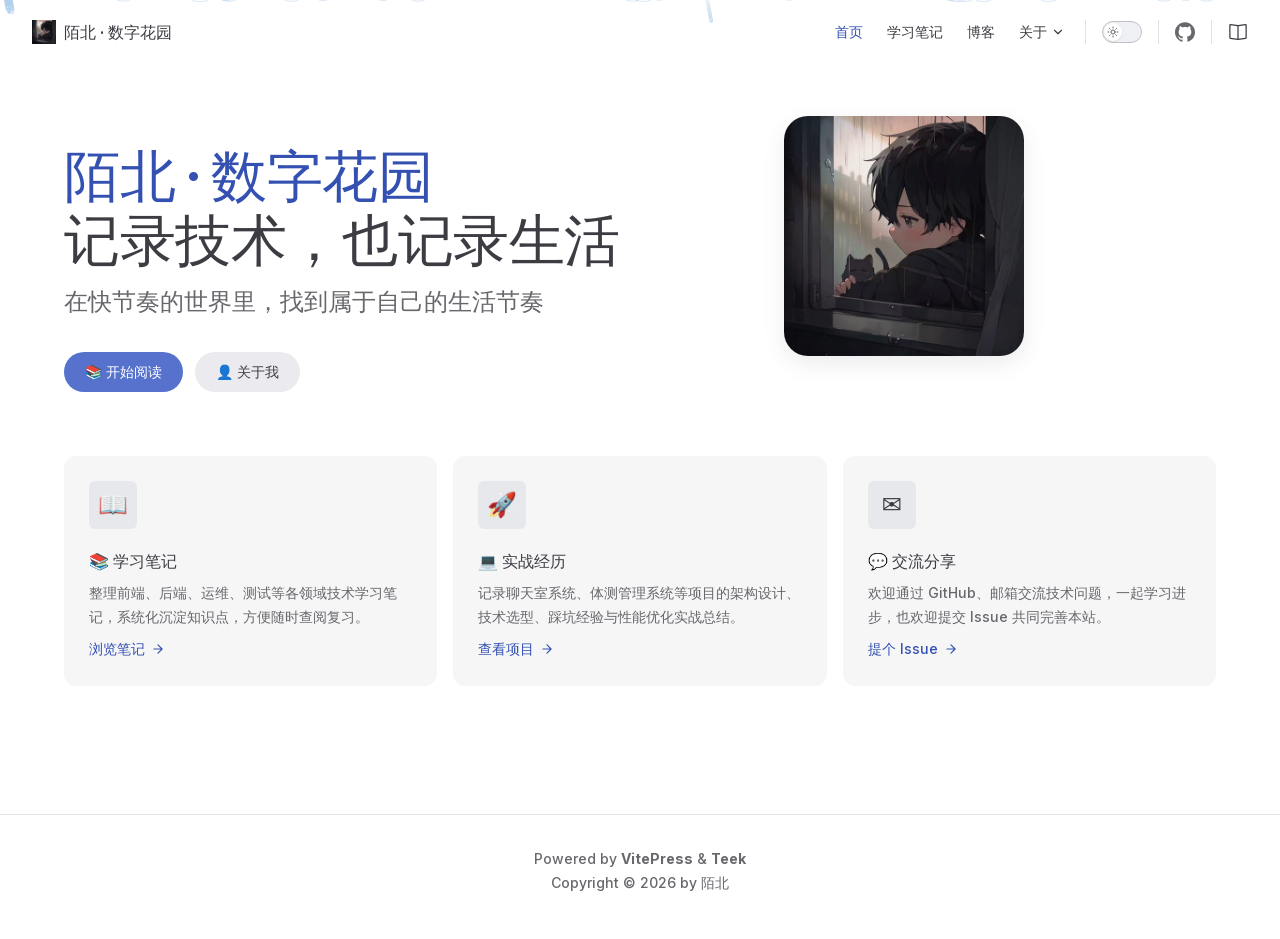
==== commit c7913cf9: "[main] mobei-front: Merge pull request #36 from mobei-front/devlopment (a8ca7cc) mobei-front/knowled" ====
--- a/index.html
+++ b/index.html
@@ -6,14 +6,14 @@
     <title>陌北 · 数字花园</title>
     <meta name="description" content="陌北·数字花园——记录技术，也记录生活。一名全栈开发者的个人知识沉淀平台，在快节奏的世界里，找到属于自己的生活节奏。">
     <meta name="generator" content="VitePress v1.6.4">
-    <link rel="preload stylesheet" href="/assets/style.BhBazC5w.css" as="style">
+    <link rel="preload stylesheet" href="/assets/style.Cr7Y6RLB.css" as="style">
     <link rel="preload stylesheet" href="/vp-icons.css" as="style">
-    <script type="module" src="/assets/chunks/metadata.8c088fdf.js"></script>
-    <script type="module" src="/assets/app.pMW5qoxL.js"></script>
+    <script type="module" src="/assets/chunks/metadata.4356528e.js"></script>
+    <script type="module" src="/assets/app.DUmtPIcu.js"></script>
     <link rel="preload" href="/assets/inter-roman-latin.Di8DUHzh.woff2" as="font" type="font/woff2" crossorigin="">
-    <link rel="modulepreload" href="/assets/chunks/theme.B9ZBHI0n.js">
+    <link rel="modulepreload" href="/assets/chunks/theme.hJ9pKpnz.js">
     <link rel="modulepreload" href="/assets/chunks/framework.Dr7VWMEP.js">
-    <link rel="modulepreload" href="/assets/index.md.GQ_ML_3J.lean.js">
+    <link rel="modulepreload" href="/assets/index.md.Bpznpbma.lean.js">
     <link rel="icon" type="image/png" href="image/logo.png">
     <link rel="apple-touch-icon" type="image/png" href="image/logo.png">
     <meta name="robots" content="index, follow">
--- a/assets/style.Cr7Y6RLB.css
+++ b/assets/style.Cr7Y6RLB.css
@@ -0,0 +1 @@
+@charset "UTF-8";@font-face{font-family:Inter;font-style:normal;font-weight:100 900;font-display:swap;src:url(/assets/inter-roman-cyrillic-ext.BBPuwvHQ.woff2) format("woff2");unicode-range:U+0460-052F,U+1C80-1C88,U+20B4,U+2DE0-2DFF,U+A640-A69F,U+FE2E-FE2F}@font-face{font-family:Inter;font-style:normal;font-weight:100 900;font-display:swap;src:url(/assets/inter-roman-cyrillic.C5lxZ8CY.woff2) format("woff2");unicode-range:U+0301,U+0400-045F,U+0490-0491,U+04B0-04B1,U+2116}@font-face{font-family:Inter;font-style:normal;font-weight:100 900;font-display:swap;src:url(/assets/inter-roman-greek-ext.CqjqNYQ-.woff2) format("woff2");unicode-range:U+1F00-1FFF}@font-face{font-family:Inter;font-style:normal;font-weight:100 900;font-display:swap;src:url(/assets/inter-roman-greek.BBVDIX6e.woff2) format("woff2");unicode-range:U+0370-0377,U+037A-037F,U+0384-038A,U+038C,U+038E-03A1,U+03A3-03FF}@font-face{font-family:Inter;font-style:normal;font-weight:100 900;font-display:swap;src:url(/assets/inter-roman-vietnamese.BjW4sHH5.woff2) format("woff2");unicode-range:U+0102-0103,U+0110-0111,U+0128-0129,U+0168-0169,U+01A0-01A1,U+01AF-01B0,U+0300-0301,U+0303-0304,U+0308-0309,U+0323,U+0329,U+1EA0-1EF9,U+20AB}@font-face{font-family:Inter;font-style:normal;font-weight:100 900;font-display:swap;src:url(/assets/inter-roman-latin-ext.4ZJIpNVo.woff2) format("woff2");unicode-range:U+0100-02AF,U+0304,U+0308,U+0329,U+1E00-1E9F,U+1EF2-1EFF,U+2020,U+20A0-20AB,U+20AD-20C0,U+2113,U+2C60-2C7F,U+A720-A7FF}@font-face{font-family:Inter;font-style:normal;font-weight:100 900;font-display:swap;src:url(/assets/inter-roman-latin.Di8DUHzh.woff2) format("woff2");unicode-range:U+0000-00FF,U+0131,U+0152-0153,U+02BB-02BC,U+02C6,U+02DA,U+02DC,U+0304,U+0308,U+0329,U+2000-206F,U+2074,U+20AC,U+2122,U+2191,U+2193,U+2212,U+2215,U+FEFF,U+FFFD}@font-face{font-family:Inter;font-style:italic;font-weight:100 900;font-display:swap;src:url(/assets/inter-italic-cyrillic-ext.r48I6akx.woff2) format("woff2");unicode-range:U+0460-052F,U+1C80-1C88,U+20B4,U+2DE0-2DFF,U+A640-A69F,U+FE2E-FE2F}@font-face{font-family:Inter;font-style:italic;font-weight:100 900;font-display:swap;src:url(/assets/inter-italic-cyrillic.By2_1cv3.woff2) format("woff2");unicode-range:U+0301,U+0400-045F,U+0490-0491,U+04B0-04B1,U+2116}@font-face{font-family:Inter;font-style:italic;font-weight:100 900;font-display:swap;src:url(/assets/inter-italic-greek-ext.1u6EdAuj.woff2) format("woff2");unicode-range:U+1F00-1FFF}@font-face{font-family:Inter;font-style:italic;font-weight:100 900;font-display:swap;src:url(/assets/inter-italic-greek.DJ8dCoTZ.woff2) format("woff2");unicode-range:U+0370-0377,U+037A-037F,U+0384-038A,U+038C,U+038E-03A1,U+03A3-03FF}@font-face{font-family:Inter;font-style:italic;font-weight:100 900;font-display:swap;src:url(/assets/inter-italic-vietnamese.BSbpV94h.woff2) format("woff2");unicode-range:U+0102-0103,U+0110-0111,U+0128-0129,U+0168-0169,U+01A0-01A1,U+01AF-01B0,U+0300-0301,U+0303-0304,U+0308-0309,U+0323,U+0329,U+1EA0-1EF9,U+20AB}@font-face{font-family:Inter;font-style:italic;font-weight:100 900;font-display:swap;src:url(/assets/inter-italic-latin-ext.CN1xVJS-.woff2) format("woff2");unicode-range:U+0100-02AF,U+0304,U+0308,U+0329,U+1E00-1E9F,U+1EF2-1EFF,U+2020,U+20A0-20AB,U+20AD-20C0,U+2113,U+2C60-2C7F,U+A720-A7FF}@font-face{font-family:Inter;font-style:italic;font-weight:100 900;font-display:swap;src:url(/assets/inter-italic-latin.C2AdPX0b.woff2) format("woff2");unicode-range:U+0000-00FF,U+0131,U+0152-0153,U+02BB-02BC,U+02C6,U+02DA,U+02DC,U+0304,U+0308,U+0329,U+2000-206F,U+2074,U+20AC,U+2122,U+2191,U+2193,U+2212,U+2215,U+FEFF,U+FFFD}@font-face{font-family:Punctuation SC;font-weight:400;src:local("PingFang SC Regular"),local("Noto Sans CJK SC"),local("Microsoft YaHei");unicode-range:U+201C,U+201D,U+2018,U+2019,U+2E3A,U+2014,U+2013,U+2026,U+00B7,U+007E,U+002F}@font-face{font-family:Punctuation SC;font-weight:500;src:local("PingFang SC Medium"),local("Noto Sans CJK SC"),local("Microsoft YaHei");unicode-range:U+201C,U+201D,U+2018,U+2019,U+2E3A,U+2014,U+2013,U+2026,U+00B7,U+007E,U+002F}@font-face{font-family:Punctuation SC;font-weight:600;src:local("PingFang SC Semibold"),local("Noto Sans CJK SC Bold"),local("Microsoft YaHei Bold");unicode-range:U+201C,U+201D,U+2018,U+2019,U+2E3A,U+2014,U+2013,U+2026,U+00B7,U+007E,U+002F}@font-face{font-family:Punctuation SC;font-weight:700;src:local("PingFang SC Semibold"),local("Noto Sans CJK SC Bold"),local("Microsoft YaHei Bold");unicode-range:U+201C,U+201D,U+2018,U+2019,U+2E3A,U+2014,U+2013,U+2026,U+00B7,U+007E,U+002F}:root{--vp-c-white: #ffffff;--vp-c-black: #000000;--vp-c-neutral: var(--vp-c-black);--vp-c-neutral-inverse: var(--vp-c-white)}.dark{--vp-c-neutral: var(--vp-c-white);--vp-c-neutral-inverse: var(--vp-c-black)}:root{--vp-c-gray-1: #dddde3;--vp-c-gray-2: #e4e4e9;--vp-c-gray-3: #ebebef;--vp-c-gray-soft: rgba(142, 150, 170, .14);--vp-c-indigo-1: #3451b2;--vp-c-indigo-2: #3a5ccc;--vp-c-indigo-3: #5672cd;--vp-c-indigo-soft: rgba(100, 108, 255, .14);--vp-c-purple-1: #6f42c1;--vp-c-purple-2: #7e4cc9;--vp-c-purple-3: #8e5cd9;--vp-c-purple-soft: rgba(159, 122, 234, .14);--vp-c-green-1: #18794e;--vp-c-green-2: #299764;--vp-c-green-3: #30a46c;--vp-c-green-soft: rgba(16, 185, 129, .14);--vp-c-yellow-1: #915930;--vp-c-yellow-2: #946300;--vp-c-yellow-3: #9f6a00;--vp-c-yellow-soft: rgba(234, 179, 8, .14);--vp-c-red-1: #b8272c;--vp-c-red-2: #d5393e;--vp-c-red-3: #e0575b;--vp-c-red-soft: rgba(244, 63, 94, .14);--vp-c-sponsor: #db2777}.dark{--vp-c-gray-1: #515c67;--vp-c-gray-2: #414853;--vp-c-gray-3: #32363f;--vp-c-gray-soft: rgba(101, 117, 133, .16);--vp-c-indigo-1: #a8b1ff;--vp-c-indigo-2: #5c73e7;--vp-c-indigo-3: #3e63dd;--vp-c-indigo-soft: rgba(100, 108, 255, .16);--vp-c-purple-1: #c8abfa;--vp-c-purple-2: #a879e6;--vp-c-purple-3: #8e5cd9;--vp-c-purple-soft: rgba(159, 122, 234, .16);--vp-c-green-1: #3dd68c;--vp-c-green-2: #30a46c;--vp-c-green-3: #298459;--vp-c-green-soft: rgba(16, 185, 129, .16);--vp-c-yellow-1: #f9b44e;--vp-c-yellow-2: #da8b17;--vp-c-yellow-3: #a46a0a;--vp-c-yellow-soft: rgba(234, 179, 8, .16);--vp-c-red-1: #f66f81;--vp-c-red-2: #f14158;--vp-c-red-3: #b62a3c;--vp-c-red-soft: rgba(244, 63, 94, .16)}:root{--vp-c-bg: #ffffff;--vp-c-bg-alt: #f6f6f7;--vp-c-bg-elv: #ffffff;--vp-c-bg-soft: #f6f6f7}.dark{--vp-c-bg: #1b1b1f;--vp-c-bg-alt: #161618;--vp-c-bg-elv: #202127;--vp-c-bg-soft: #202127}:root{--vp-c-border: #c2c2c4;--vp-c-divider: #e2e2e3;--vp-c-gutter: #e2e2e3}.dark{--vp-c-border: #3c3f44;--vp-c-divider: #2e2e32;--vp-c-gutter: #000000}:root{--vp-c-text-1: #3c3c43;--vp-c-text-2: #67676c;--vp-c-text-3: #929295}.dark{--vp-c-text-1: #dfdfd6;--vp-c-text-2: #98989f;--vp-c-text-3: #6a6a71}:root{--vp-c-default-1: var(--vp-c-gray-1);--vp-c-default-2: var(--vp-c-gray-2);--vp-c-default-3: var(--vp-c-gray-3);--vp-c-default-soft: var(--vp-c-gray-soft);--vp-c-brand-1: var(--vp-c-indigo-1);--vp-c-brand-2: var(--vp-c-indigo-2);--vp-c-brand-3: var(--vp-c-indigo-3);--vp-c-brand-soft: var(--vp-c-indigo-soft);--vp-c-brand: var(--vp-c-brand-1);--vp-c-tip-1: var(--vp-c-brand-1);--vp-c-tip-2: var(--vp-c-brand-2);--vp-c-tip-3: var(--vp-c-brand-3);--vp-c-tip-soft: var(--vp-c-brand-soft);--vp-c-note-1: var(--vp-c-brand-1);--vp-c-note-2: var(--vp-c-brand-2);--vp-c-note-3: var(--vp-c-brand-3);--vp-c-note-soft: var(--vp-c-brand-soft);--vp-c-success-1: var(--vp-c-green-1);--vp-c-success-2: var(--vp-c-green-2);--vp-c-success-3: var(--vp-c-green-3);--vp-c-success-soft: var(--vp-c-green-soft);--vp-c-important-1: var(--vp-c-purple-1);--vp-c-important-2: var(--vp-c-purple-2);--vp-c-important-3: var(--vp-c-purple-3);--vp-c-important-soft: var(--vp-c-purple-soft);--vp-c-warning-1: var(--vp-c-yellow-1);--vp-c-warning-2: var(--vp-c-yellow-2);--vp-c-warning-3: var(--vp-c-yellow-3);--vp-c-warning-soft: var(--vp-c-yellow-soft);--vp-c-danger-1: var(--vp-c-red-1);--vp-c-danger-2: var(--vp-c-red-2);--vp-c-danger-3: var(--vp-c-red-3);--vp-c-danger-soft: var(--vp-c-red-soft);--vp-c-caution-1: var(--vp-c-red-1);--vp-c-caution-2: var(--vp-c-red-2);--vp-c-caution-3: var(--vp-c-red-3);--vp-c-caution-soft: var(--vp-c-red-soft)}:root{--vp-font-family-base: "Inter", ui-sans-serif, system-ui, sans-serif, "Apple Color Emoji", "Segoe UI Emoji", "Segoe UI Symbol", "Noto Color Emoji";--vp-font-family-mono: ui-monospace, "Menlo", "Monaco", "Consolas", "Liberation Mono", "Courier New", monospace;font-optical-sizing:auto}:root:where(:lang(zh)){--vp-font-family-base: "Punctuation SC", "Inter", ui-sans-serif, system-ui, sans-serif, "Apple Color Emoji", "Segoe UI Emoji", "Segoe UI Symbol", "Noto Color Emoji"}:root{--vp-shadow-1: 0 1px 2px rgba(0, 0, 0, .04), 0 1px 2px rgba(0, 0, 0, .06);--vp-shadow-2: 0 3px 12px rgba(0, 0, 0, .07), 0 1px 4px rgba(0, 0, 0, .07);--vp-shadow-3: 0 12px 32px rgba(0, 0, 0, .1), 0 2px 6px rgba(0, 0, 0, .08);--vp-shadow-4: 0 14px 44px rgba(0, 0, 0, .12), 0 3px 9px rgba(0, 0, 0, .12);--vp-shadow-5: 0 18px 56px rgba(0, 0, 0, .16), 0 4px 12px rgba(0, 0, 0, .16)}:root{--vp-z-index-footer: 10;--vp-z-index-local-nav: 20;--vp-z-index-nav: 30;--vp-z-index-layout-top: 40;--vp-z-index-backdrop: 50;--vp-z-index-sidebar: 60}@media (min-width: 960px){:root{--vp-z-index-sidebar: 25}}:root{--vp-layout-max-width: 1440px}:root{--vp-header-anchor-symbol: "#"}:root{--vp-code-line-height: 1.7;--vp-code-font-size: .875em;--vp-code-color: var(--vp-c-brand-1);--vp-code-link-color: var(--vp-c-brand-1);--vp-code-link-hover-color: var(--vp-c-brand-2);--vp-code-bg: var(--vp-c-default-soft);--vp-code-block-color: var(--vp-c-text-2);--vp-code-block-bg: var(--vp-c-bg-alt);--vp-code-block-divider-color: var(--vp-c-gutter);--vp-code-lang-color: var(--vp-c-text-3);--vp-code-line-highlight-color: var(--vp-c-default-soft);--vp-code-line-number-color: var(--vp-c-text-3);--vp-code-line-diff-add-color: var(--vp-c-success-soft);--vp-code-line-diff-add-symbol-color: var(--vp-c-success-1);--vp-code-line-diff-remove-color: var(--vp-c-danger-soft);--vp-code-line-diff-remove-symbol-color: var(--vp-c-danger-1);--vp-code-line-warning-color: var(--vp-c-warning-soft);--vp-code-line-error-color: var(--vp-c-danger-soft);--vp-code-copy-code-border-color: var(--vp-c-divider);--vp-code-copy-code-bg: var(--vp-c-bg-soft);--vp-code-copy-code-hover-border-color: var(--vp-c-divider);--vp-code-copy-code-hover-bg: var(--vp-c-bg);--vp-code-copy-code-active-text: var(--vp-c-text-2);--vp-code-copy-copied-text-content: "Copied";--vp-code-tab-divider: var(--vp-code-block-divider-color);--vp-code-tab-text-color: var(--vp-c-text-2);--vp-code-tab-bg: var(--vp-code-block-bg);--vp-code-tab-hover-text-color: var(--vp-c-text-1);--vp-code-tab-active-text-color: var(--vp-c-text-1);--vp-code-tab-active-bar-color: var(--vp-c-brand-1)}:lang(es),:lang(pt){--vp-code-copy-copied-text-content: "Copiado"}:lang(fa){--vp-code-copy-copied-text-content: "کپی شد"}:lang(ko){--vp-code-copy-copied-text-content: "복사됨"}:lang(ru){--vp-code-copy-copied-text-content: "Скопировано"}:lang(zh){--vp-code-copy-copied-text-content: "已复制"}:root{--vp-button-brand-border: transparent;--vp-button-brand-text: var(--vp-c-white);--vp-button-brand-bg: var(--vp-c-brand-3);--vp-button-brand-hover-border: transparent;--vp-button-brand-hover-text: var(--vp-c-white);--vp-button-brand-hover-bg: var(--vp-c-brand-2);--vp-button-brand-active-border: transparent;--vp-button-brand-active-text: var(--vp-c-white);--vp-button-brand-active-bg: var(--vp-c-brand-1);--vp-button-alt-border: transparent;--vp-button-alt-text: var(--vp-c-text-1);--vp-button-alt-bg: var(--vp-c-default-3);--vp-button-alt-hover-border: transparent;--vp-button-alt-hover-text: var(--vp-c-text-1);--vp-button-alt-hover-bg: var(--vp-c-default-2);--vp-button-alt-active-border: transparent;--vp-button-alt-active-text: var(--vp-c-text-1);--vp-button-alt-active-bg: var(--vp-c-default-1);--vp-button-sponsor-border: var(--vp-c-text-2);--vp-button-sponsor-text: var(--vp-c-text-2);--vp-button-sponsor-bg: transparent;--vp-button-sponsor-hover-border: var(--vp-c-sponsor);--vp-button-sponsor-hover-text: var(--vp-c-sponsor);--vp-button-sponsor-hover-bg: transparent;--vp-button-sponsor-active-border: var(--vp-c-sponsor);--vp-button-sponsor-active-text: var(--vp-c-sponsor);--vp-button-sponsor-active-bg: transparent}:root{--vp-custom-block-font-size: 14px;--vp-custom-block-code-font-size: 13px;--vp-custom-block-info-border: transparent;--vp-custom-block-info-text: var(--vp-c-text-1);--vp-custom-block-info-bg: var(--vp-c-default-soft);--vp-custom-block-info-code-bg: var(--vp-c-default-soft);--vp-custom-block-note-border: transparent;--vp-custom-block-note-text: var(--vp-c-text-1);--vp-custom-block-note-bg: var(--vp-c-default-soft);--vp-custom-block-note-code-bg: var(--vp-c-default-soft);--vp-custom-block-tip-border: transparent;--vp-custom-block-tip-text: var(--vp-c-text-1);--vp-custom-block-tip-bg: var(--vp-c-tip-soft);--vp-custom-block-tip-code-bg: var(--vp-c-tip-soft);--vp-custom-block-important-border: transparent;--vp-custom-block-important-text: var(--vp-c-text-1);--vp-custom-block-important-bg: var(--vp-c-important-soft);--vp-custom-block-important-code-bg: var(--vp-c-important-soft);--vp-custom-block-warning-border: transparent;--vp-custom-block-warning-text: var(--vp-c-text-1);--vp-custom-block-warning-bg: var(--vp-c-warning-soft);--vp-custom-block-warning-code-bg: var(--vp-c-warning-soft);--vp-custom-block-danger-border: transparent;--vp-custom-block-danger-text: var(--vp-c-text-1);--vp-custom-block-danger-bg: var(--vp-c-danger-soft);--vp-custom-block-danger-code-bg: var(--vp-c-danger-soft);--vp-custom-block-caution-border: transparent;--vp-custom-block-caution-text: var(--vp-c-text-1);--vp-custom-block-caution-bg: var(--vp-c-caution-soft);--vp-custom-block-caution-code-bg: var(--vp-c-caution-soft);--vp-custom-block-details-border: var(--vp-custom-block-info-border);--vp-custom-block-details-text: var(--vp-custom-block-info-text);--vp-custom-block-details-bg: var(--vp-custom-block-info-bg);--vp-custom-block-details-code-bg: var(--vp-custom-block-info-code-bg)}:root{--vp-input-border-color: var(--vp-c-border);--vp-input-bg-color: var(--vp-c-bg-alt);--vp-input-switch-bg-color: var(--vp-c-default-soft)}:root{--vp-nav-height: 64px;--vp-nav-bg-color: var(--vp-c-bg);--vp-nav-screen-bg-color: var(--vp-c-bg);--vp-nav-logo-height: 24px}.hide-nav{--vp-nav-height: 0px}.hide-nav .VPSidebar{--vp-nav-height: 22px}:root{--vp-local-nav-bg-color: var(--vp-c-bg)}:root{--vp-sidebar-width: 272px;--vp-sidebar-bg-color: var(--vp-c-bg-alt)}:root{--vp-backdrop-bg-color: rgba(0, 0, 0, .6)}:root{--vp-home-hero-name-color: var(--vp-c-brand-1);--vp-home-hero-name-background: transparent;--vp-home-hero-image-background-image: none;--vp-home-hero-image-filter: none}:root{--vp-badge-info-border: transparent;--vp-badge-info-text: var(--vp-c-text-2);--vp-badge-info-bg: var(--vp-c-default-soft);--vp-badge-tip-border: transparent;--vp-badge-tip-text: var(--vp-c-tip-1);--vp-badge-tip-bg: var(--vp-c-tip-soft);--vp-badge-warning-border: transparent;--vp-badge-warning-text: var(--vp-c-warning-1);--vp-badge-warning-bg: var(--vp-c-warning-soft);--vp-badge-danger-border: transparent;--vp-badge-danger-text: var(--vp-c-danger-1);--vp-badge-danger-bg: var(--vp-c-danger-soft)}:root{--vp-carbon-ads-text-color: var(--vp-c-text-1);--vp-carbon-ads-poweredby-color: var(--vp-c-text-2);--vp-carbon-ads-bg-color: var(--vp-c-bg-soft);--vp-carbon-ads-hover-text-color: var(--vp-c-brand-1);--vp-carbon-ads-hover-poweredby-color: var(--vp-c-text-1)}:root{--vp-local-search-bg: var(--vp-c-bg);--vp-local-search-result-bg: var(--vp-c-bg);--vp-local-search-result-border: var(--vp-c-divider);--vp-local-search-result-selected-bg: var(--vp-c-bg);--vp-local-search-result-selected-border: var(--vp-c-brand-1);--vp-local-search-highlight-bg: var(--vp-c-brand-1);--vp-local-search-highlight-text: var(--vp-c-neutral-inverse)}@media (prefers-reduced-motion: reduce){*,:before,:after{animation-delay:-1ms!important;animation-duration:1ms!important;animation-iteration-count:1!important;background-attachment:initial!important;scroll-behavior:auto!important;transition-duration:0s!important;transition-delay:0s!important}}*,:before,:after{box-sizing:border-box}html{line-height:1.4;font-size:16px;-webkit-text-size-adjust:100%}html.dark{color-scheme:dark}body{margin:0;width:100%;min-width:320px;min-height:100vh;line-height:24px;font-family:var(--vp-font-family-base);font-size:16px;font-weight:400;color:var(--vp-c-text-1);background-color:var(--vp-c-bg);font-synthesis:style;text-rendering:optimizeLegibility;-webkit-font-smoothing:antialiased;-moz-osx-font-smoothing:grayscale}main{display:block}h1,h2,h3,h4,h5,h6{margin:0;line-height:24px;font-size:16px;font-weight:400}p{margin:0}strong,b{font-weight:600}a,area,button,[role=button],input,label,select,summary,textarea{touch-action:manipulation}a{color:inherit;text-decoration:inherit}ol,ul{list-style:none;margin:0;padding:0}blockquote{margin:0}pre,code,kbd,samp{font-family:var(--vp-font-family-mono)}img,svg,video,canvas,audio,iframe,embed,object{display:block}figure{margin:0}img,video{max-width:100%;height:auto}button,input,optgroup,select,textarea{border:0;padding:0;line-height:inherit;color:inherit}button{padding:0;font-family:inherit;background-color:transparent;background-image:none}button:enabled,[role=button]:enabled{cursor:pointer}button:focus,button:focus-visible{outline:1px dotted;outline:4px auto -webkit-focus-ring-color}button:focus:not(:focus-visible){outline:none!important}input:focus,textarea:focus,select:focus{outline:none}table{border-collapse:collapse}input{background-color:transparent}input:-ms-input-placeholder,textarea:-ms-input-placeholder{color:var(--vp-c-text-3)}input::-ms-input-placeholder,textarea::-ms-input-placeholder{color:var(--vp-c-text-3)}input::placeholder,textarea::placeholder{color:var(--vp-c-text-3)}input::-webkit-outer-spin-button,input::-webkit-inner-spin-button{-webkit-appearance:none;margin:0}input[type=number]{-moz-appearance:textfield}textarea{resize:vertical}select{-webkit-appearance:none}fieldset{margin:0;padding:0}h1,h2,h3,h4,h5,h6,li,p{overflow-wrap:break-word}vite-error-overlay{z-index:9999}mjx-container{overflow-x:auto}mjx-container>svg{display:inline-block;margin:auto}[class^=vpi-],[class*=" vpi-"],.vp-icon{width:1em;height:1em}[class^=vpi-].bg,[class*=" vpi-"].bg,.vp-icon.bg{background-size:100% 100%;background-color:transparent}[class^=vpi-]:not(.bg),[class*=" vpi-"]:not(.bg),.vp-icon:not(.bg){-webkit-mask:var(--icon) no-repeat;mask:var(--icon) no-repeat;-webkit-mask-size:100% 100%;mask-size:100% 100%;background-color:currentColor;color:inherit}.vpi-align-left{--icon: url("data:image/svg+xml,%3Csvg xmlns='http://www.w3.org/2000/svg' fill='none' stroke='currentColor' stroke-linecap='round' stroke-linejoin='round' stroke-width='2' viewBox='0 0 24 24'%3E%3Cpath d='M21 6H3M15 12H3M17 18H3'/%3E%3C/svg%3E")}.vpi-arrow-right,.vpi-arrow-down,.vpi-arrow-left,.vpi-arrow-up{--icon: url("data:image/svg+xml,%3Csvg xmlns='http://www.w3.org/2000/svg' fill='none' stroke='currentColor' stroke-linecap='round' stroke-linejoin='round' stroke-width='2' viewBox='0 0 24 24'%3E%3Cpath d='M5 12h14M12 5l7 7-7 7'/%3E%3C/svg%3E")}.vpi-chevron-right,.vpi-chevron-down,.vpi-chevron-left,.vpi-chevron-up{--icon: url("data:image/svg+xml,%3Csvg xmlns='http://www.w3.org/2000/svg' fill='none' stroke='currentColor' stroke-linecap='round' stroke-linejoin='round' stroke-width='2' viewBox='0 0 24 24'%3E%3Cpath d='m9 18 6-6-6-6'/%3E%3C/svg%3E")}.vpi-chevron-down,.vpi-arrow-down{transform:rotate(90deg)}.vpi-chevron-left,.vpi-arrow-left{transform:rotate(180deg)}.vpi-chevron-up,.vpi-arrow-up{transform:rotate(-90deg)}.vpi-square-pen{--icon: url("data:image/svg+xml,%3Csvg xmlns='http://www.w3.org/2000/svg' fill='none' stroke='currentColor' stroke-linecap='round' stroke-linejoin='round' stroke-width='2' viewBox='0 0 24 24'%3E%3Cpath d='M12 3H5a2 2 0 0 0-2 2v14a2 2 0 0 0 2 2h14a2 2 0 0 0 2-2v-7'/%3E%3Cpath d='M18.375 2.625a2.121 2.121 0 1 1 3 3L12 15l-4 1 1-4Z'/%3E%3C/svg%3E")}.vpi-plus{--icon: url("data:image/svg+xml,%3Csvg xmlns='http://www.w3.org/2000/svg' fill='none' stroke='currentColor' stroke-linecap='round' stroke-linejoin='round' stroke-width='2' viewBox='0 0 24 24'%3E%3Cpath d='M5 12h14M12 5v14'/%3E%3C/svg%3E")}.vpi-sun{--icon: url("data:image/svg+xml,%3Csvg xmlns='http://www.w3.org/2000/svg' fill='none' stroke='currentColor' stroke-linecap='round' stroke-linejoin='round' stroke-width='2' viewBox='0 0 24 24'%3E%3Ccircle cx='12' cy='12' r='4'/%3E%3Cpath d='M12 2v2M12 20v2M4.93 4.93l1.41 1.41M17.66 17.66l1.41 1.41M2 12h2M20 12h2M6.34 17.66l-1.41 1.41M19.07 4.93l-1.41 1.41'/%3E%3C/svg%3E")}.vpi-moon{--icon: url("data:image/svg+xml,%3Csvg xmlns='http://www.w3.org/2000/svg' fill='none' stroke='currentColor' stroke-linecap='round' stroke-linejoin='round' stroke-width='2' viewBox='0 0 24 24'%3E%3Cpath d='M12 3a6 6 0 0 0 9 9 9 9 0 1 1-9-9Z'/%3E%3C/svg%3E")}.vpi-more-horizontal{--icon: url("data:image/svg+xml,%3Csvg xmlns='http://www.w3.org/2000/svg' fill='none' stroke='currentColor' stroke-linecap='round' stroke-linejoin='round' stroke-width='2' viewBox='0 0 24 24'%3E%3Ccircle cx='12' cy='12' r='1'/%3E%3Ccircle cx='19' cy='12' r='1'/%3E%3Ccircle cx='5' cy='12' r='1'/%3E%3C/svg%3E")}.vpi-languages{--icon: url("data:image/svg+xml,%3Csvg xmlns='http://www.w3.org/2000/svg' fill='none' stroke='currentColor' stroke-linecap='round' stroke-linejoin='round' stroke-width='2' viewBox='0 0 24 24'%3E%3Cpath d='m5 8 6 6M4 14l6-6 2-3M2 5h12M7 2h1M22 22l-5-10-5 10M14 18h6'/%3E%3C/svg%3E")}.vpi-heart{--icon: url("data:image/svg+xml,%3Csvg xmlns='http://www.w3.org/2000/svg' fill='none' stroke='currentColor' stroke-linecap='round' stroke-linejoin='round' stroke-width='2' viewBox='0 0 24 24'%3E%3Cpath d='M19 14c1.49-1.46 3-3.21 3-5.5A5.5 5.5 0 0 0 16.5 3c-1.76 0-3 .5-4.5 2-1.5-1.5-2.74-2-4.5-2A5.5 5.5 0 0 0 2 8.5c0 2.3 1.5 4.05 3 5.5l7 7Z'/%3E%3C/svg%3E")}.vpi-search{--icon: url("data:image/svg+xml,%3Csvg xmlns='http://www.w3.org/2000/svg' fill='none' stroke='currentColor' stroke-linecap='round' stroke-linejoin='round' stroke-width='2' viewBox='0 0 24 24'%3E%3Ccircle cx='11' cy='11' r='8'/%3E%3Cpath d='m21 21-4.3-4.3'/%3E%3C/svg%3E")}.vpi-layout-list{--icon: url("data:image/svg+xml,%3Csvg xmlns='http://www.w3.org/2000/svg' fill='none' stroke='currentColor' stroke-linecap='round' stroke-linejoin='round' stroke-width='2' viewBox='0 0 24 24'%3E%3Crect width='7' height='7' x='3' y='3' rx='1'/%3E%3Crect width='7' height='7' x='3' y='14' rx='1'/%3E%3Cpath d='M14 4h7M14 9h7M14 15h7M14 20h7'/%3E%3C/svg%3E")}.vpi-delete{--icon: url("data:image/svg+xml,%3Csvg xmlns='http://www.w3.org/2000/svg' fill='none' stroke='currentColor' stroke-linecap='round' stroke-linejoin='round' stroke-width='2' viewBox='0 0 24 24'%3E%3Cpath d='M20 5H9l-7 7 7 7h11a2 2 0 0 0 2-2V7a2 2 0 0 0-2-2ZM18 9l-6 6M12 9l6 6'/%3E%3C/svg%3E")}.vpi-corner-down-left{--icon: url("data:image/svg+xml,%3Csvg xmlns='http://www.w3.org/2000/svg' fill='none' stroke='currentColor' stroke-linecap='round' stroke-linejoin='round' stroke-width='2' viewBox='0 0 24 24'%3E%3Cpath d='m9 10-5 5 5 5'/%3E%3Cpath d='M20 4v7a4 4 0 0 1-4 4H4'/%3E%3C/svg%3E")}:root{--vp-icon-copy: url("data:image/svg+xml,%3Csvg xmlns='http://www.w3.org/2000/svg' fill='none' stroke='rgba(128,128,128,1)' stroke-linecap='round' stroke-linejoin='round' stroke-width='2' viewBox='0 0 24 24'%3E%3Crect width='8' height='4' x='8' y='2' rx='1' ry='1'/%3E%3Cpath d='M16 4h2a2 2 0 0 1 2 2v14a2 2 0 0 1-2 2H6a2 2 0 0 1-2-2V6a2 2 0 0 1 2-2h2'/%3E%3C/svg%3E");--vp-icon-copied: url("data:image/svg+xml,%3Csvg xmlns='http://www.w3.org/2000/svg' fill='none' stroke='rgba(128,128,128,1)' stroke-linecap='round' stroke-linejoin='round' stroke-width='2' viewBox='0 0 24 24'%3E%3Crect width='8' height='4' x='8' y='2' rx='1' ry='1'/%3E%3Cpath d='M16 4h2a2 2 0 0 1 2 2v14a2 2 0 0 1-2 2H6a2 2 0 0 1-2-2V6a2 2 0 0 1 2-2h2'/%3E%3Cpath d='m9 14 2 2 4-4'/%3E%3C/svg%3E")}.visually-hidden{position:absolute;width:1px;height:1px;white-space:nowrap;clip:rect(0 0 0 0);clip-path:inset(50%);overflow:hidden}.custom-block{border:1px solid transparent;border-radius:8px;padding:16px 16px 8px;line-height:24px;font-size:var(--vp-custom-block-font-size);color:var(--vp-c-text-2)}.custom-block.info{border-color:var(--vp-custom-block-info-border);color:var(--vp-custom-block-info-text);background-color:var(--vp-custom-block-info-bg)}.custom-block.info a,.custom-block.info code{color:var(--vp-c-brand-1)}.custom-block.info a:hover,.custom-block.info a:hover>code{color:var(--vp-c-brand-2)}.custom-block.info code{background-color:var(--vp-custom-block-info-code-bg)}.custom-block.note{border-color:var(--vp-custom-block-note-border);color:var(--vp-custom-block-note-text);background-color:var(--vp-custom-block-note-bg)}.custom-block.note a,.custom-block.note code{color:var(--vp-c-brand-1)}.custom-block.note a:hover,.custom-block.note a:hover>code{color:var(--vp-c-brand-2)}.custom-block.note code{background-color:var(--vp-custom-block-note-code-bg)}.custom-block.tip{border-color:var(--vp-custom-block-tip-border);color:var(--vp-custom-block-tip-text);background-color:var(--vp-custom-block-tip-bg)}.custom-block.tip a,.custom-block.tip code{color:var(--vp-c-tip-1)}.custom-block.tip a:hover,.custom-block.tip a:hover>code{color:var(--vp-c-tip-2)}.custom-block.tip code{background-color:var(--vp-custom-block-tip-code-bg)}.custom-block.important{border-color:var(--vp-custom-block-important-border);color:var(--vp-custom-block-important-text);background-color:var(--vp-custom-block-important-bg)}.custom-block.important a,.custom-block.important code{color:var(--vp-c-important-1)}.custom-block.important a:hover,.custom-block.important a:hover>code{color:var(--vp-c-important-2)}.custom-block.important code{background-color:var(--vp-custom-block-important-code-bg)}.custom-block.warning{border-color:var(--vp-custom-block-warning-border);color:var(--vp-custom-block-warning-text);background-color:var(--vp-custom-block-warning-bg)}.custom-block.warning a,.custom-block.warning code{color:var(--vp-c-warning-1)}.custom-block.warning a:hover,.custom-block.warning a:hover>code{color:var(--vp-c-warning-2)}.custom-block.warning code{background-color:var(--vp-custom-block-warning-code-bg)}.custom-block.danger{border-color:var(--vp-custom-block-danger-border);color:var(--vp-custom-block-danger-text);background-color:var(--vp-custom-block-danger-bg)}.custom-block.danger a,.custom-block.danger code{color:var(--vp-c-danger-1)}.custom-block.danger a:hover,.custom-block.danger a:hover>code{color:var(--vp-c-danger-2)}.custom-block.danger code{background-color:var(--vp-custom-block-danger-code-bg)}.custom-block.caution{border-color:var(--vp-custom-block-caution-border);color:var(--vp-custom-block-caution-text);background-color:var(--vp-custom-block-caution-bg)}.custom-block.caution a,.custom-block.caution code{color:var(--vp-c-caution-1)}.custom-block.caution a:hover,.custom-block.caution a:hover>code{color:var(--vp-c-caution-2)}.custom-block.caution code{background-color:var(--vp-custom-block-caution-code-bg)}.custom-block.details{border-color:var(--vp-custom-block-details-border);color:var(--vp-custom-block-details-text);background-color:var(--vp-custom-block-details-bg)}.custom-block.details a{color:var(--vp-c-brand-1)}.custom-block.details a:hover,.custom-block.details a:hover>code{color:var(--vp-c-brand-2)}.custom-block.details code{background-color:var(--vp-custom-block-details-code-bg)}.custom-block-title{font-weight:600}.custom-block p+p{margin:8px 0}.custom-block.details summary{margin:0 0 8px;font-weight:700;cursor:pointer;-webkit-user-select:none;user-select:none}.custom-block.details summary+p{margin:8px 0}.custom-block a{color:inherit;font-weight:600;text-decoration:underline;text-underline-offset:2px;transition:opacity .25s}.custom-block a:hover{opacity:.75}.custom-block code{font-size:var(--vp-custom-block-code-font-size)}.custom-block.custom-block th,.custom-block.custom-block blockquote>p{font-size:var(--vp-custom-block-font-size);color:inherit}.dark .vp-code span{color:var(--shiki-dark, inherit)}html:not(.dark) .vp-code span{color:var(--shiki-light, inherit)}.vp-code-group{margin-top:16px}.vp-code-group .tabs{position:relative;display:flex;margin-right:-24px;margin-left:-24px;padding:0 12px;background-color:var(--vp-code-tab-bg);overflow-x:auto;overflow-y:hidden;box-shadow:inset 0 -1px var(--vp-code-tab-divider)}@media (min-width: 640px){.vp-code-group .tabs{margin-right:0;margin-left:0;border-radius:8px 8px 0 0}}.vp-code-group .tabs input{position:fixed;opacity:0;pointer-events:none}.vp-code-group .tabs label{position:relative;display:inline-block;border-bottom:1px solid transparent;padding:0 12px;line-height:48px;font-size:14px;font-weight:500;color:var(--vp-code-tab-text-color);white-space:nowrap;cursor:pointer;transition:color .25s}.vp-code-group .tabs label:after{position:absolute;right:8px;bottom:-1px;left:8px;z-index:1;height:2px;border-radius:2px;content:"";background-color:transparent;transition:background-color .25s}.vp-code-group label:hover{color:var(--vp-code-tab-hover-text-color)}.vp-code-group input:checked+label{color:var(--vp-code-tab-active-text-color)}.vp-code-group input:checked+label:after{background-color:var(--vp-code-tab-active-bar-color)}.vp-code-group div[class*=language-],.vp-block{display:none;margin-top:0!important;border-top-left-radius:0!important;border-top-right-radius:0!important}.vp-code-group div[class*=language-].active,.vp-block.active{display:block}.vp-block{padding:20px 24px}.vp-doc h1,.vp-doc h2,.vp-doc h3,.vp-doc h4,.vp-doc h5,.vp-doc h6{position:relative;font-weight:600;outline:none}.vp-doc h1{letter-spacing:-.02em;line-height:40px;font-size:28px}.vp-doc h2{margin:48px 0 16px;border-top:1px solid var(--vp-c-divider);padding-top:24px;letter-spacing:-.02em;line-height:32px;font-size:24px}.vp-doc h3{margin:32px 0 0;letter-spacing:-.01em;line-height:28px;font-size:20px}.vp-doc h4{margin:24px 0 0;letter-spacing:-.01em;line-height:24px;font-size:18px}.vp-doc .header-anchor{position:absolute;top:0;left:0;margin-left:-.87em;font-weight:500;-webkit-user-select:none;user-select:none;opacity:0;text-decoration:none;transition:color .25s,opacity .25s}.vp-doc .header-anchor:before{content:var(--vp-header-anchor-symbol)}.vp-doc h1:hover .header-anchor,.vp-doc h1 .header-anchor:focus,.vp-doc h2:hover .header-anchor,.vp-doc h2 .header-anchor:focus,.vp-doc h3:hover .header-anchor,.vp-doc h3 .header-anchor:focus,.vp-doc h4:hover .header-anchor,.vp-doc h4 .header-anchor:focus,.vp-doc h5:hover .header-anchor,.vp-doc h5 .header-anchor:focus,.vp-doc h6:hover .header-anchor,.vp-doc h6 .header-anchor:focus{opacity:1}@media (min-width: 768px){.vp-doc h1{letter-spacing:-.02em;line-height:40px;font-size:32px}}.vp-doc h2 .header-anchor{top:24px}.vp-doc p,.vp-doc summary{margin:16px 0}.vp-doc p{line-height:28px}.vp-doc blockquote{margin:16px 0;border-left:2px solid var(--vp-c-divider);padding-left:16px;transition:border-color .5s;color:var(--vp-c-text-2)}.vp-doc blockquote>p{margin:0;font-size:16px;transition:color .5s}.vp-doc a{font-weight:500;color:var(--vp-c-brand-1);text-decoration:underline;text-underline-offset:2px;transition:color .25s,opacity .25s}.vp-doc a:hover{color:var(--vp-c-brand-2)}.vp-doc strong{font-weight:600}.vp-doc ul,.vp-doc ol{padding-left:1.25rem;margin:16px 0}.vp-doc ul{list-style:disc}.vp-doc ol{list-style:decimal}.vp-doc li+li{margin-top:8px}.vp-doc li>ol,.vp-doc li>ul{margin:8px 0 0}.vp-doc table{display:block;border-collapse:collapse;margin:20px 0;overflow-x:auto}.vp-doc tr{background-color:var(--vp-c-bg);border-top:1px solid var(--vp-c-divider);transition:background-color .5s}.vp-doc tr:nth-child(2n){background-color:var(--vp-c-bg-soft)}.vp-doc th,.vp-doc td{border:1px solid var(--vp-c-divider);padding:8px 16px}.vp-doc th{text-align:left;font-size:14px;font-weight:600;color:var(--vp-c-text-2);background-color:var(--vp-c-bg-soft)}.vp-doc td{font-size:14px}.vp-doc hr{margin:16px 0;border:none;border-top:1px solid var(--vp-c-divider)}.vp-doc .custom-block{margin:16px 0}.vp-doc .custom-block p{margin:8px 0;line-height:24px}.vp-doc .custom-block p:first-child{margin:0}.vp-doc .custom-block div[class*=language-]{margin:8px 0;border-radius:8px}.vp-doc .custom-block div[class*=language-] code{font-weight:400;background-color:transparent}.vp-doc .custom-block .vp-code-group .tabs{margin:0;border-radius:8px 8px 0 0}.vp-doc :not(pre,h1,h2,h3,h4,h5,h6)>code{font-size:var(--vp-code-font-size);color:var(--vp-code-color)}.vp-doc :not(pre)>code{border-radius:4px;padding:3px 6px;background-color:var(--vp-code-bg);transition:color .25s,background-color .5s}.vp-doc a>code{color:var(--vp-code-link-color)}.vp-doc a:hover>code{color:var(--vp-code-link-hover-color)}.vp-doc h1>code,.vp-doc h2>code,.vp-doc h3>code,.vp-doc h4>code{font-size:.9em}.vp-doc div[class*=language-],.vp-block{position:relative;margin:16px -24px;background-color:var(--vp-code-block-bg);overflow-x:auto;transition:background-color .5s}@media (min-width: 640px){.vp-doc div[class*=language-],.vp-block{border-radius:8px;margin:16px 0}}@media (max-width: 639px){.vp-doc li div[class*=language-]{border-radius:8px 0 0 8px}}.vp-doc div[class*=language-]+div[class*=language-],.vp-doc div[class$=-api]+div[class*=language-],.vp-doc div[class*=language-]+div[class$=-api]>div[class*=language-]{margin-top:-8px}.vp-doc [class*=language-] pre,.vp-doc [class*=language-] code{direction:ltr;text-align:left;white-space:pre;word-spacing:normal;word-break:normal;word-wrap:normal;-moz-tab-size:4;-o-tab-size:4;tab-size:4;-webkit-hyphens:none;-moz-hyphens:none;-ms-hyphens:none;hyphens:none}.vp-doc [class*=language-] pre{position:relative;z-index:1;margin:0;padding:20px 0;background:transparent;overflow-x:auto}.vp-doc [class*=language-] code{display:block;padding:0 24px;width:fit-content;min-width:100%;line-height:var(--vp-code-line-height);font-size:var(--vp-code-font-size);color:var(--vp-code-block-color);transition:color .5s}.vp-doc [class*=language-] code .highlighted{background-color:var(--vp-code-line-highlight-color);transition:background-color .5s;margin:0 -24px;padding:0 24px;width:calc(100% + 48px);display:inline-block}.vp-doc [class*=language-] code .highlighted.error{background-color:var(--vp-code-line-error-color)}.vp-doc [class*=language-] code .highlighted.warning{background-color:var(--vp-code-line-warning-color)}.vp-doc [class*=language-] code .diff{transition:background-color .5s;margin:0 -24px;padding:0 24px;width:calc(100% + 48px);display:inline-block}.vp-doc [class*=language-] code .diff:before{position:absolute;left:10px}.vp-doc [class*=language-] .has-focused-lines .line:not(.has-focus){filter:blur(.095rem);opacity:.4;transition:filter .35s,opacity .35s}.vp-doc [class*=language-] .has-focused-lines .line:not(.has-focus){opacity:.7;transition:filter .35s,opacity .35s}.vp-doc [class*=language-]:hover .has-focused-lines .line:not(.has-focus){filter:blur(0);opacity:1}.vp-doc [class*=language-] code .diff.remove{background-color:var(--vp-code-line-diff-remove-color);opacity:.7}.vp-doc [class*=language-] code .diff.remove:before{content:"-";color:var(--vp-code-line-diff-remove-symbol-color)}.vp-doc [class*=language-] code .diff.add{background-color:var(--vp-code-line-diff-add-color)}.vp-doc [class*=language-] code .diff.add:before{content:"+";color:var(--vp-code-line-diff-add-symbol-color)}.vp-doc div[class*=language-].line-numbers-mode{padding-left:32px}.vp-doc .line-numbers-wrapper{position:absolute;top:0;bottom:0;left:0;z-index:3;border-right:1px solid var(--vp-code-block-divider-color);padding-top:20px;width:32px;text-align:center;font-family:var(--vp-font-family-mono);line-height:var(--vp-code-line-height);font-size:var(--vp-code-font-size);color:var(--vp-code-line-number-color);transition:border-color .5s,color .5s}.vp-doc [class*=language-]>button.copy{direction:ltr;position:absolute;top:12px;right:12px;z-index:3;border:1px solid var(--vp-code-copy-code-border-color);border-radius:4px;width:40px;height:40px;background-color:var(--vp-code-copy-code-bg);opacity:0;cursor:pointer;background-image:var(--vp-icon-copy);background-position:50%;background-size:20px;background-repeat:no-repeat;transition:border-color .25s,background-color .25s,opacity .25s}.vp-doc [class*=language-]:hover>button.copy,.vp-doc [class*=language-]>button.copy:focus{opacity:1}.vp-doc [class*=language-]>button.copy:hover,.vp-doc [class*=language-]>button.copy.copied{border-color:var(--vp-code-copy-code-hover-border-color);background-color:var(--vp-code-copy-code-hover-bg)}.vp-doc [class*=language-]>button.copy.copied,.vp-doc [class*=language-]>button.copy:hover.copied{border-radius:0 4px 4px 0;background-color:var(--vp-code-copy-code-hover-bg);background-image:var(--vp-icon-copied)}.vp-doc [class*=language-]>button.copy.copied:before,.vp-doc [class*=language-]>button.copy:hover.copied:before{position:relative;top:-1px;transform:translate(calc(-100% - 1px));display:flex;justify-content:center;align-items:center;border:1px solid var(--vp-code-copy-code-hover-border-color);border-right:0;border-radius:4px 0 0 4px;padding:0 10px;width:fit-content;height:40px;text-align:center;font-size:12px;font-weight:500;color:var(--vp-code-copy-code-active-text);background-color:var(--vp-code-copy-code-hover-bg);white-space:nowrap;content:var(--vp-code-copy-copied-text-content)}.vp-doc [class*=language-]>span.lang{position:absolute;top:2px;right:8px;z-index:2;font-size:12px;font-weight:500;-webkit-user-select:none;user-select:none;color:var(--vp-code-lang-color);transition:color .4s,opacity .4s}.vp-doc [class*=language-]:hover>button.copy+span.lang,.vp-doc [class*=language-]>button.copy:focus+span.lang{opacity:0}.vp-doc .VPTeamMembers{margin-top:24px}.vp-doc .VPTeamMembers.small.count-1 .container{margin:0!important;max-width:calc((100% - 24px)/2)!important}.vp-doc .VPTeamMembers.small.count-2 .container,.vp-doc .VPTeamMembers.small.count-3 .container{max-width:100%!important}.vp-doc .VPTeamMembers.medium.count-1 .container{margin:0!important;max-width:calc((100% - 24px)/2)!important}:is(.vp-external-link-icon,.vp-doc a[href*="://"],.vp-doc a[target=_blank]):not(:is(.no-icon,svg a,:has(img,svg))):after{display:inline-block;margin-top:-1px;margin-left:4px;width:11px;height:11px;background:currentColor;color:var(--vp-c-text-3);flex-shrink:0;--icon: url("data:image/svg+xml, %3Csvg xmlns='http://www.w3.org/2000/svg' viewBox='0 0 24 24' %3E%3Cpath d='M0 0h24v24H0V0z' fill='none' /%3E%3Cpath d='M9 5v2h6.59L4 18.59 5.41 20 17 8.41V15h2V5H9z' /%3E%3C/svg%3E");-webkit-mask-image:var(--icon);mask-image:var(--icon)}.vp-external-link-icon:after{content:""}.external-link-icon-enabled :is(.vp-doc a[href*="://"],.vp-doc a[target=_blank]):not(:is(.no-icon,svg a,:has(img,svg))):after{content:"";color:currentColor}.vp-sponsor{border-radius:16px;overflow:hidden}.vp-sponsor.aside{border-radius:12px}.vp-sponsor-section+.vp-sponsor-section{margin-top:4px}.vp-sponsor-tier{margin:0 0 4px!important;text-align:center;letter-spacing:1px!important;line-height:24px;width:100%;font-weight:600;color:var(--vp-c-text-2);background-color:var(--vp-c-bg-soft)}.vp-sponsor.normal .vp-sponsor-tier{padding:13px 0 11px;font-size:14px}.vp-sponsor.aside .vp-sponsor-tier{padding:9px 0 7px;font-size:12px}.vp-sponsor-grid+.vp-sponsor-tier{margin-top:4px}.vp-sponsor-grid{display:flex;flex-wrap:wrap;gap:4px}.vp-sponsor-grid.xmini .vp-sponsor-grid-link{height:64px}.vp-sponsor-grid.xmini .vp-sponsor-grid-image{max-width:64px;max-height:22px}.vp-sponsor-grid.mini .vp-sponsor-grid-link{height:72px}.vp-sponsor-grid.mini .vp-sponsor-grid-image{max-width:96px;max-height:24px}.vp-sponsor-grid.small .vp-sponsor-grid-link{height:96px}.vp-sponsor-grid.small .vp-sponsor-grid-image{max-width:96px;max-height:24px}.vp-sponsor-grid.medium .vp-sponsor-grid-link{height:112px}.vp-sponsor-grid.medium .vp-sponsor-grid-image{max-width:120px;max-height:36px}.vp-sponsor-grid.big .vp-sponsor-grid-link{height:184px}.vp-sponsor-grid.big .vp-sponsor-grid-image{max-width:192px;max-height:56px}.vp-sponsor-grid[data-vp-grid="2"] .vp-sponsor-grid-item{width:calc((100% - 4px)/2)}.vp-sponsor-grid[data-vp-grid="3"] .vp-sponsor-grid-item{width:calc((100% - 4px * 2) / 3)}.vp-sponsor-grid[data-vp-grid="4"] .vp-sponsor-grid-item{width:calc((100% - 12px)/4)}.vp-sponsor-grid[data-vp-grid="5"] .vp-sponsor-grid-item{width:calc((100% - 16px)/5)}.vp-sponsor-grid[data-vp-grid="6"] .vp-sponsor-grid-item{width:calc((100% - 4px * 5) / 6)}.vp-sponsor-grid-item{flex-shrink:0;width:100%;background-color:var(--vp-c-bg-soft);transition:background-color .25s}.vp-sponsor-grid-item:hover{background-color:var(--vp-c-default-soft)}.vp-sponsor-grid-item:hover .vp-sponsor-grid-image{filter:grayscale(0) invert(0)}.vp-sponsor-grid-item.empty:hover{background-color:var(--vp-c-bg-soft)}.dark .vp-sponsor-grid-item:hover{background-color:var(--vp-c-white)}.dark .vp-sponsor-grid-item.empty:hover{background-color:var(--vp-c-bg-soft)}.vp-sponsor-grid-link{display:flex}.vp-sponsor-grid-box{display:flex;justify-content:center;align-items:center;width:100%}.vp-sponsor-grid-image{max-width:100%;filter:grayscale(1);transition:filter .25s}.dark .vp-sponsor-grid-image{filter:grayscale(1) invert(1)}.VPBadge{display:inline-block;margin-left:2px;border:1px solid transparent;border-radius:12px;padding:0 10px;line-height:22px;font-size:12px;font-weight:500;transform:translateY(-2px)}.VPBadge.small{padding:0 6px;line-height:18px;font-size:10px;transform:translateY(-8px)}.VPDocFooter .VPBadge{display:none}.vp-doc h1>.VPBadge{margin-top:4px;vertical-align:top}.vp-doc h2>.VPBadge{margin-top:3px;padding:0 8px;vertical-align:top}.vp-doc h3>.VPBadge{vertical-align:middle}.vp-doc h4>.VPBadge,.vp-doc h5>.VPBadge,.vp-doc h6>.VPBadge{vertical-align:middle;line-height:18px}.VPBadge.info{border-color:var(--vp-badge-info-border);color:var(--vp-badge-info-text);background-color:var(--vp-badge-info-bg)}.VPBadge.tip{border-color:var(--vp-badge-tip-border);color:var(--vp-badge-tip-text);background-color:var(--vp-badge-tip-bg)}.VPBadge.warning{border-color:var(--vp-badge-warning-border);color:var(--vp-badge-warning-text);background-color:var(--vp-badge-warning-bg)}.VPBadge.danger{border-color:var(--vp-badge-danger-border);color:var(--vp-badge-danger-text);background-color:var(--vp-badge-danger-bg)}.NotFound[data-v-70cb0829]{padding:64px 24px 96px;text-align:center}@media (min-width: 768px){.NotFound[data-v-70cb0829]{padding:96px 32px 168px}}.code[data-v-70cb0829]{line-height:64px;font-size:64px;font-weight:600}.title[data-v-70cb0829]{padding-top:12px;letter-spacing:2px;line-height:20px;font-size:20px;font-weight:700}.divider[data-v-70cb0829]{margin:24px auto 18px;width:64px;height:1px;background-color:var(--vp-c-divider)}.quote[data-v-70cb0829]{margin:0 auto;max-width:256px;font-size:14px;font-weight:500;color:var(--vp-c-text-2)}.action[data-v-70cb0829]{padding-top:20px}.link[data-v-70cb0829]{display:inline-block;border:1px solid var(--vp-c-brand-1);border-radius:16px;padding:3px 16px;font-size:14px;font-weight:500;color:var(--vp-c-brand-1);transition:border-color .25s,color .25s}.link[data-v-70cb0829]:hover{border-color:var(--vp-c-brand-2);color:var(--vp-c-brand-2)}.VPBackdrop[data-v-4ed6a052]{position:fixed;top:0;right:0;bottom:0;left:0;z-index:var(--vp-z-index-backdrop);background:var(--vp-backdrop-bg-color);transition:opacity .5s}.VPBackdrop.fade-enter-from[data-v-4ed6a052],.VPBackdrop.fade-leave-to[data-v-4ed6a052]{opacity:0}.VPBackdrop.fade-leave-active[data-v-4ed6a052]{transition-duration:.25s}@media (min-width: 1280px){.VPBackdrop[data-v-4ed6a052]{display:none}}.root[data-v-91bbf717]{position:relative;z-index:1}.nested[data-v-91bbf717]{padding-right:16px;padding-left:16px}.outline-link[data-v-91bbf717]{display:block;line-height:32px;font-size:14px;font-weight:400;color:var(--vp-c-text-2);white-space:nowrap;overflow:hidden;text-overflow:ellipsis;transition:color .5s}.outline-link[data-v-91bbf717]:hover,.outline-link.active[data-v-91bbf717]{color:var(--vp-c-text-1);transition:color .25s}.outline-link.nested[data-v-91bbf717]{padding-left:13px}.VPDocAsideOutline[data-v-2b7cd9e9]{display:none}.VPDocAsideOutline.has-outline[data-v-2b7cd9e9]{display:block}.content[data-v-2b7cd9e9]{position:relative;border-left:1px solid var(--vp-c-divider);padding-left:16px;font-size:13px;font-weight:500}.outline-marker[data-v-2b7cd9e9]{position:absolute;top:32px;left:-1px;z-index:0;opacity:0;width:2px;border-radius:2px;height:18px;background-color:var(--vp-c-brand-1);transition:top .25s cubic-bezier(0,1,.5,1),background-color .5s,opacity .25s}.outline-title[data-v-2b7cd9e9]{line-height:32px;font-size:14px;font-weight:600}.VPDocAside[data-v-ba57fc94]{display:flex;flex-direction:column;flex-grow:1}.spacer[data-v-ba57fc94]{flex-grow:1}.VPDocAside[data-v-ba57fc94] .spacer+.VPDocAsideSponsors,.VPDocAside[data-v-ba57fc94] .spacer+.VPDocAsideCarbonAds{margin-top:24px}.VPDocAside[data-v-ba57fc94] .VPDocAsideSponsors+.VPDocAsideCarbonAds{margin-top:16px}.VPLastUpdated[data-v-980187b0]{line-height:24px;font-size:14px;font-weight:500;color:var(--vp-c-text-2)}@media (min-width: 640px){.VPLastUpdated[data-v-980187b0]{line-height:32px;font-size:14px;font-weight:500}}.VPDocFooter[data-v-dd04cb75]{margin-top:64px}.edit-info[data-v-dd04cb75]{padding-bottom:18px}@media (min-width: 640px){.edit-info[data-v-dd04cb75]{display:flex;justify-content:space-between;align-items:center;padding-bottom:14px}}.edit-link-button[data-v-dd04cb75]{display:flex;align-items:center;border:0;line-height:32px;font-size:14px;font-weight:500;color:var(--vp-c-brand-1);transition:color .25s}.edit-link-button[data-v-dd04cb75]:hover{color:var(--vp-c-brand-2)}.edit-link-icon[data-v-dd04cb75]{margin-right:8px}.prev-next[data-v-dd04cb75]{border-top:1px solid var(--vp-c-divider);padding-top:24px;display:grid;grid-row-gap:8px}@media (min-width: 640px){.prev-next[data-v-dd04cb75]{grid-template-columns:repeat(2,1fr);grid-column-gap:16px}}.pager-link[data-v-dd04cb75]{display:block;border:1px solid var(--vp-c-divider);border-radius:8px;padding:11px 16px 13px;width:100%;height:100%;transition:border-color .25s}.pager-link[data-v-dd04cb75]:hover{border-color:var(--vp-c-brand-1)}.pager-link.next[data-v-dd04cb75]{margin-left:auto;text-align:right}.desc[data-v-dd04cb75]{display:block;line-height:20px;font-size:12px;font-weight:500;color:var(--vp-c-text-2)}.title[data-v-dd04cb75]{display:block;line-height:20px;font-size:14px;font-weight:500;color:var(--vp-c-brand-1);transition:color .25s}.VPDoc[data-v-911bce81]{padding:32px 24px 96px;width:100%}@media (min-width: 768px){.VPDoc[data-v-911bce81]{padding:48px 32px 128px}}@media (min-width: 960px){.VPDoc[data-v-911bce81]{padding:48px 32px 0}.VPDoc:not(.has-sidebar) .container[data-v-911bce81]{display:flex;justify-content:center;max-width:992px}.VPDoc:not(.has-sidebar) .content[data-v-911bce81]{max-width:752px}}@media (min-width: 1280px){.VPDoc .container[data-v-911bce81]{display:flex;justify-content:center}.VPDoc .aside[data-v-911bce81]{display:block}}@media (min-width: 1440px){.VPDoc:not(.has-sidebar) .content[data-v-911bce81]{max-width:784px}.VPDoc:not(.has-sidebar) .container[data-v-911bce81]{max-width:1104px}}.container[data-v-911bce81]{margin:0 auto;width:100%}.aside[data-v-911bce81]{position:relative;display:none;order:2;flex-grow:1;padding-left:32px;width:100%;max-width:256px}.left-aside[data-v-911bce81]{order:1;padding-left:unset;padding-right:32px}.aside-container[data-v-911bce81]{position:fixed;top:0;padding-top:calc(var(--vp-nav-height) + var(--vp-layout-top-height, 0px) + var(--vp-doc-top-height, 0px) + 48px);width:224px;height:100vh;overflow-x:hidden;overflow-y:auto;scrollbar-width:none}.aside-container[data-v-911bce81]::-webkit-scrollbar{display:none}.aside-curtain[data-v-911bce81]{position:fixed;bottom:0;z-index:10;width:224px;height:32px;background:linear-gradient(transparent,var(--vp-c-bg) 70%)}.aside-content[data-v-911bce81]{display:flex;flex-direction:column;min-height:calc(100vh - (var(--vp-nav-height) + var(--vp-layout-top-height, 0px) + 48px));padding-bottom:32px}.content[data-v-911bce81]{position:relative;margin:0 auto;width:100%}@media (min-width: 960px){.content[data-v-911bce81]{padding:0 32px 128px}}@media (min-width: 1280px){.content[data-v-911bce81]{order:1;margin:0;min-width:640px}}.content-container[data-v-911bce81]{margin:0 auto}.VPDoc.has-aside .content-container[data-v-911bce81]{max-width:688px}.VPButton[data-v-9044137b]{display:inline-block;border:1px solid transparent;text-align:center;font-weight:600;white-space:nowrap;transition:color .25s,border-color .25s,background-color .25s}.VPButton[data-v-9044137b]:active{transition:color .1s,border-color .1s,background-color .1s}.VPButton.medium[data-v-9044137b]{border-radius:20px;padding:0 20px;line-height:38px;font-size:14px}.VPButton.big[data-v-9044137b]{border-radius:24px;padding:0 24px;line-height:46px;font-size:16px}.VPButton.brand[data-v-9044137b]{border-color:var(--vp-button-brand-border);color:var(--vp-button-brand-text);background-color:var(--vp-button-brand-bg)}.VPButton.brand[data-v-9044137b]:hover{border-color:var(--vp-button-brand-hover-border);color:var(--vp-button-brand-hover-text);background-color:var(--vp-button-brand-hover-bg)}.VPButton.brand[data-v-9044137b]:active{border-color:var(--vp-button-brand-active-border);color:var(--vp-button-brand-active-text);background-color:var(--vp-button-brand-active-bg)}.VPButton.alt[data-v-9044137b]{border-color:var(--vp-button-alt-border);color:var(--vp-button-alt-text);background-color:var(--vp-button-alt-bg)}.VPButton.alt[data-v-9044137b]:hover{border-color:var(--vp-button-alt-hover-border);color:var(--vp-button-alt-hover-text);background-color:var(--vp-button-alt-hover-bg)}.VPButton.alt[data-v-9044137b]:active{border-color:var(--vp-button-alt-active-border);color:var(--vp-button-alt-active-text);background-color:var(--vp-button-alt-active-bg)}.VPButton.sponsor[data-v-9044137b]{border-color:var(--vp-button-sponsor-border);color:var(--vp-button-sponsor-text);background-color:var(--vp-button-sponsor-bg)}.VPButton.sponsor[data-v-9044137b]:hover{border-color:var(--vp-button-sponsor-hover-border);color:var(--vp-button-sponsor-hover-text);background-color:var(--vp-button-sponsor-hover-bg)}.VPButton.sponsor[data-v-9044137b]:active{border-color:var(--vp-button-sponsor-active-border);color:var(--vp-button-sponsor-active-text);background-color:var(--vp-button-sponsor-active-bg)}html:not(.dark) .VPImage.dark[data-v-858ed105]{display:none}.dark .VPImage.light[data-v-858ed105]{display:none}.VPHero[data-v-f156b944]{margin-top:calc((var(--vp-nav-height) + var(--vp-layout-top-height, 0px)) * -1);padding:calc(var(--vp-nav-height) + var(--vp-layout-top-height, 0px) + 48px) 24px 48px}@media (min-width: 640px){.VPHero[data-v-f156b944]{padding:calc(var(--vp-nav-height) + var(--vp-layout-top-height, 0px) + 80px) 48px 64px}}@media (min-width: 960px){.VPHero[data-v-f156b944]{padding:calc(var(--vp-nav-height) + var(--vp-layout-top-height, 0px) + 80px) 64px 64px}}.container[data-v-f156b944]{display:flex;flex-direction:column;margin:0 auto;max-width:1152px}@media (min-width: 960px){.container[data-v-f156b944]{flex-direction:row}}.main[data-v-f156b944]{position:relative;z-index:10;order:2;flex-grow:1;flex-shrink:0}.VPHero.has-image .container[data-v-f156b944]{text-align:center}@media (min-width: 960px){.VPHero.has-image .container[data-v-f156b944]{text-align:left}}@media (min-width: 960px){.main[data-v-f156b944]{order:1;width:calc((100% / 3) * 2)}.VPHero.has-image .main[data-v-f156b944]{max-width:592px}}.heading[data-v-f156b944]{display:flex;flex-direction:column}.name[data-v-f156b944],.text[data-v-f156b944]{width:fit-content;max-width:392px;letter-spacing:-.4px;line-height:40px;font-size:32px;font-weight:700;white-space:pre-wrap}.VPHero.has-image .name[data-v-f156b944],.VPHero.has-image .text[data-v-f156b944]{margin:0 auto}.name[data-v-f156b944]{color:var(--vp-home-hero-name-color)}.clip[data-v-f156b944]{background:var(--vp-home-hero-name-background);-webkit-background-clip:text;background-clip:text;-webkit-text-fill-color:var(--vp-home-hero-name-color)}@media (min-width: 640px){.name[data-v-f156b944],.text[data-v-f156b944]{max-width:576px;line-height:56px;font-size:48px}}@media (min-width: 960px){.name[data-v-f156b944],.text[data-v-f156b944]{line-height:64px;font-size:56px}.VPHero.has-image .name[data-v-f156b944],.VPHero.has-image .text[data-v-f156b944]{margin:0}}.tagline[data-v-f156b944]{padding-top:8px;max-width:392px;line-height:28px;font-size:18px;font-weight:500;white-space:pre-wrap;color:var(--vp-c-text-2)}.VPHero.has-image .tagline[data-v-f156b944]{margin:0 auto}@media (min-width: 640px){.tagline[data-v-f156b944]{padding-top:12px;max-width:576px;line-height:32px;font-size:20px}}@media (min-width: 960px){.tagline[data-v-f156b944]{line-height:36px;font-size:24px}.VPHero.has-image .tagline[data-v-f156b944]{margin:0}}.actions[data-v-f156b944]{display:flex;flex-wrap:wrap;margin:-6px;padding-top:24px}.VPHero.has-image .actions[data-v-f156b944]{justify-content:center}@media (min-width: 640px){.actions[data-v-f156b944]{padding-top:32px}}@media (min-width: 960px){.VPHero.has-image .actions[data-v-f156b944]{justify-content:flex-start}}.action[data-v-f156b944]{flex-shrink:0;padding:6px}.image[data-v-f156b944]{order:1;margin:-76px -24px -48px}@media (min-width: 640px){.image[data-v-f156b944]{margin:-108px -24px -48px}}@media (min-width: 960px){.image[data-v-f156b944]{flex-grow:1;order:2;margin:0;min-height:100%}}.image-container[data-v-f156b944]{position:relative;margin:0 auto;width:320px;height:320px}@media (min-width: 640px){.image-container[data-v-f156b944]{width:392px;height:392px}}@media (min-width: 960px){.image-container[data-v-f156b944]{display:flex;justify-content:center;align-items:center;width:100%;height:100%;transform:translate(-32px,-32px)}}.image-bg[data-v-f156b944]{position:absolute;top:50%;left:50%;border-radius:50%;width:192px;height:192px;background-image:var(--vp-home-hero-image-background-image);filter:var(--vp-home-hero-image-filter);transform:translate(-50%,-50%)}@media (min-width: 640px){.image-bg[data-v-f156b944]{width:256px;height:256px}}@media (min-width: 960px){.image-bg[data-v-f156b944]{width:320px;height:320px}}[data-v-f156b944] .image-src{position:absolute;top:50%;left:50%;max-width:192px;max-height:192px;transform:translate(-50%,-50%)}@media (min-width: 640px){[data-v-f156b944] .image-src{max-width:256px;max-height:256px}}@media (min-width: 960px){[data-v-f156b944] .image-src{max-width:320px;max-height:320px}}.VPFeature[data-v-53c245d6]{display:block;border:1px solid var(--vp-c-bg-soft);border-radius:12px;height:100%;background-color:var(--vp-c-bg-soft);transition:border-color .25s,background-color .25s}.VPFeature.link[data-v-53c245d6]:hover{border-color:var(--vp-c-brand-1)}.box[data-v-53c245d6]{display:flex;flex-direction:column;padding:24px;height:100%}.box[data-v-53c245d6]>.VPImage{margin-bottom:20px}.icon[data-v-53c245d6]{display:flex;justify-content:center;align-items:center;margin-bottom:20px;border-radius:6px;background-color:var(--vp-c-default-soft);width:48px;height:48px;font-size:24px;transition:background-color .25s}.title[data-v-53c245d6]{line-height:24px;font-size:16px;font-weight:600}.details[data-v-53c245d6]{flex-grow:1;padding-top:8px;line-height:24px;font-size:14px;font-weight:500;color:var(--vp-c-text-2)}.link-text[data-v-53c245d6]{padding-top:8px}.link-text-value[data-v-53c245d6]{display:flex;align-items:center;font-size:14px;font-weight:500;color:var(--vp-c-brand-1)}.link-text-icon[data-v-53c245d6]{margin-left:6px}.VPFeatures[data-v-fa47c531]{position:relative;padding:0 24px}@media (min-width: 640px){.VPFeatures[data-v-fa47c531]{padding:0 48px}}@media (min-width: 960px){.VPFeatures[data-v-fa47c531]{padding:0 64px}}.container[data-v-fa47c531]{margin:0 auto;max-width:1152px}.items[data-v-fa47c531]{display:flex;flex-wrap:wrap;margin:-8px}.item[data-v-fa47c531]{padding:8px;width:100%}@media (min-width: 640px){.item.grid-2[data-v-fa47c531],.item.grid-4[data-v-fa47c531],.item.grid-6[data-v-fa47c531]{width:50%}}@media (min-width: 768px){.item.grid-2[data-v-fa47c531],.item.grid-4[data-v-fa47c531]{width:50%}.item.grid-3[data-v-fa47c531],.item.grid-6[data-v-fa47c531]{width:calc(100% / 3)}}@media (min-width: 960px){.item.grid-4[data-v-fa47c531]{width:25%}}.container[data-v-2dd93c59]{margin:auto;width:100%;max-width:1280px;padding:0 24px}@media (min-width: 640px){.container[data-v-2dd93c59]{padding:0 48px}}@media (min-width: 960px){.container[data-v-2dd93c59]{width:100%;padding:0 64px}}.vp-doc[data-v-2dd93c59] .VPHomeSponsors,.vp-doc[data-v-2dd93c59] .VPTeamPage{margin-left:var(--vp-offset, calc(50% - 50vw) );margin-right:var(--vp-offset, calc(50% - 50vw) )}.vp-doc[data-v-2dd93c59] .VPHomeSponsors h2{border-top:none;letter-spacing:normal}.vp-doc[data-v-2dd93c59] .VPHomeSponsors a,.vp-doc[data-v-2dd93c59] .VPTeamPage a{text-decoration:none}.VPHome[data-v-914c1d9a]{margin-bottom:96px}@media (min-width: 768px){.VPHome[data-v-914c1d9a]{margin-bottom:128px}}.VPContent[data-v-dbdf058b]{flex-grow:1;flex-shrink:0;margin:var(--vp-layout-top-height, 0px) auto 0;width:100%}.VPContent.is-home[data-v-dbdf058b]{width:100%;max-width:100%}.VPContent.has-sidebar[data-v-dbdf058b]{margin:0}@media (min-width: 960px){.VPContent[data-v-dbdf058b]{padding-top:var(--vp-nav-height)}.VPContent.has-sidebar[data-v-dbdf058b]{margin:var(--vp-layout-top-height, 0px) 0 0;padding-left:var(--vp-sidebar-width)}}@media (min-width: 1440px){.VPContent.has-sidebar[data-v-dbdf058b]{padding-right:calc((100vw - var(--vp-layout-max-width)) / 2);padding-left:calc((100vw - var(--vp-layout-max-width)) / 2 + var(--vp-sidebar-width))}}.VPFooter[data-v-769afb35]{position:relative;z-index:var(--vp-z-index-footer);border-top:1px solid var(--vp-c-gutter);padding:32px 24px;background-color:var(--vp-c-bg)}.VPFooter.has-sidebar[data-v-769afb35]{display:none}.VPFooter[data-v-769afb35] a{text-decoration-line:underline;text-underline-offset:2px;transition:color .25s}.VPFooter[data-v-769afb35] a:hover{color:var(--vp-c-text-1)}@media (min-width: 768px){.VPFooter[data-v-769afb35]{padding:32px}}.container[data-v-769afb35]{margin:0 auto;max-width:var(--vp-layout-max-width);text-align:center}.message[data-v-769afb35],.copyright[data-v-769afb35]{line-height:24px;font-size:14px;font-weight:500;color:var(--vp-c-text-2)}.VPLocalNavOutlineDropdown[data-v-fcc3a718]{padding:12px 20px 11px}@media (min-width: 960px){.VPLocalNavOutlineDropdown[data-v-fcc3a718]{padding:12px 36px 11px}}.VPLocalNavOutlineDropdown button[data-v-fcc3a718]{display:block;font-size:12px;font-weight:500;line-height:24px;color:var(--vp-c-text-2);transition:color .5s;position:relative}.VPLocalNavOutlineDropdown button[data-v-fcc3a718]:hover{color:var(--vp-c-text-1);transition:color .25s}.VPLocalNavOutlineDropdown button.open[data-v-fcc3a718]{color:var(--vp-c-text-1)}.icon[data-v-fcc3a718]{display:inline-block;vertical-align:middle;margin-left:2px;font-size:14px;transform:rotate(0);transition:transform .25s}@media (min-width: 960px){.VPLocalNavOutlineDropdown button[data-v-fcc3a718]{font-size:14px}.icon[data-v-fcc3a718]{font-size:16px}}.open>.icon[data-v-fcc3a718]{transform:rotate(90deg)}.items[data-v-fcc3a718]{position:absolute;top:40px;right:16px;left:16px;display:grid;gap:1px;border:1px solid var(--vp-c-border);border-radius:8px;background-color:var(--vp-c-gutter);max-height:calc(var(--vp-vh, 100vh) - 86px);overflow:hidden auto;box-shadow:var(--vp-shadow-3)}@media (min-width: 960px){.items[data-v-fcc3a718]{right:auto;left:calc(var(--vp-sidebar-width) + 32px);width:320px}}.header[data-v-fcc3a718]{background-color:var(--vp-c-bg-soft)}.top-link[data-v-fcc3a718]{display:block;padding:0 16px;line-height:48px;font-size:14px;font-weight:500;color:var(--vp-c-brand-1)}.outline[data-v-fcc3a718]{padding:8px 0;background-color:var(--vp-c-bg-soft)}.flyout-enter-active[data-v-fcc3a718]{transition:all .2s ease-out}.flyout-leave-active[data-v-fcc3a718]{transition:all .15s ease-in}.flyout-enter-from[data-v-fcc3a718],.flyout-leave-to[data-v-fcc3a718]{opacity:0;transform:translateY(-16px)}.VPLocalNav[data-v-c4c29097]{position:sticky;top:0;left:0;z-index:var(--vp-z-index-local-nav);border-bottom:1px solid var(--vp-c-gutter);padding-top:var(--vp-layout-top-height, 0px);width:100%;background-color:var(--vp-local-nav-bg-color)}.VPLocalNav.fixed[data-v-c4c29097]{position:fixed}@media (min-width: 960px){.VPLocalNav[data-v-c4c29097]{top:var(--vp-nav-height)}.VPLocalNav.has-sidebar[data-v-c4c29097]{padding-left:var(--vp-sidebar-width)}.VPLocalNav.empty[data-v-c4c29097]{display:none}}@media (min-width: 1280px){.VPLocalNav[data-v-c4c29097]{display:none}}@media (min-width: 1440px){.VPLocalNav.has-sidebar[data-v-c4c29097]{padding-left:calc((100vw - var(--vp-layout-max-width)) / 2 + var(--vp-sidebar-width))}}.container[data-v-c4c29097]{display:flex;justify-content:space-between;align-items:center}.menu[data-v-c4c29097]{display:flex;align-items:center;padding:12px 24px 11px;line-height:24px;font-size:12px;font-weight:500;color:var(--vp-c-text-2);transition:color .5s}.menu[data-v-c4c29097]:hover{color:var(--vp-c-text-1);transition:color .25s}@media (min-width: 768px){.menu[data-v-c4c29097]{padding:0 32px}}@media (min-width: 960px){.menu[data-v-c4c29097]{display:none}}.menu-icon[data-v-c4c29097]{margin-right:8px;font-size:14px}.VPOutlineDropdown[data-v-c4c29097]{padding:12px 24px 11px}@media (min-width: 768px){.VPOutlineDropdown[data-v-c4c29097]{padding:12px 32px 11px}}.VPSwitch[data-v-54221425]{position:relative;border-radius:11px;display:block;width:40px;height:22px;flex-shrink:0;border:1px solid var(--vp-input-border-color);background-color:var(--vp-input-switch-bg-color);transition:border-color .25s!important}.VPSwitch[data-v-54221425]:hover{border-color:var(--vp-c-brand-1)}.check[data-v-54221425]{position:absolute;top:1px;left:1px;width:18px;height:18px;border-radius:50%;background-color:var(--vp-c-neutral-inverse);box-shadow:var(--vp-shadow-1);transition:transform .25s!important}.icon[data-v-54221425]{position:relative;display:block;width:18px;height:18px;border-radius:50%;overflow:hidden}.icon[data-v-54221425] [class^=vpi-]{position:absolute;top:3px;left:3px;width:12px;height:12px;color:var(--vp-c-text-2)}.dark .icon[data-v-54221425] [class^=vpi-]{color:var(--vp-c-text-1);transition:opacity .25s!important}.sun[data-v-38e21a6e]{opacity:1}.moon[data-v-38e21a6e],.dark .sun[data-v-38e21a6e]{opacity:0}.dark .moon[data-v-38e21a6e]{opacity:1}.dark .VPSwitchAppearance[data-v-38e21a6e] .check{transform:translate(18px)}.VPNavBarAppearance[data-v-6b392369]{display:none}@media (min-width: 1280px){.VPNavBarAppearance[data-v-6b392369]{display:flex;align-items:center}}.VPMenuGroup+.VPMenuLink[data-v-6ee8758f]{margin:12px -12px 0;border-top:1px solid var(--vp-c-divider);padding:12px 12px 0}.link[data-v-6ee8758f]{display:block;border-radius:6px;padding:0 12px;line-height:32px;font-size:14px;font-weight:500;color:var(--vp-c-text-1);white-space:nowrap;transition:background-color .25s,color .25s}.link[data-v-6ee8758f]:hover{color:var(--vp-c-brand-1);background-color:var(--vp-c-default-soft)}.link.active[data-v-6ee8758f]{color:var(--vp-c-brand-1)}.VPMenuGroup[data-v-2707fa49]{margin:12px -12px 0;border-top:1px solid var(--vp-c-divider);padding:12px 12px 0}.VPMenuGroup[data-v-2707fa49]:first-child{margin-top:0;border-top:0;padding-top:0}.VPMenuGroup+.VPMenuGroup[data-v-2707fa49]{margin-top:12px;border-top:1px solid var(--vp-c-divider)}.title[data-v-2707fa49]{padding:0 12px;line-height:32px;font-size:14px;font-weight:600;color:var(--vp-c-text-2);white-space:nowrap;transition:color .25s}.VPMenu[data-v-26b6c809]{border-radius:12px;padding:12px;min-width:128px;border:1px solid var(--vp-c-divider);background-color:var(--vp-c-bg-elv);box-shadow:var(--vp-shadow-3);transition:background-color .5s;max-height:calc(100vh - var(--vp-nav-height));overflow-y:auto}.VPMenu[data-v-26b6c809] .group{margin:0 -12px;padding:0 12px 12px}.VPMenu[data-v-26b6c809] .group+.group{border-top:1px solid var(--vp-c-divider);padding:11px 12px 12px}.VPMenu[data-v-26b6c809] .group:last-child{padding-bottom:0}.VPMenu[data-v-26b6c809] .group+.item{border-top:1px solid var(--vp-c-divider);padding:11px 16px 0}.VPMenu[data-v-26b6c809] .item{padding:0 16px;white-space:nowrap}.VPMenu[data-v-26b6c809] .label{flex-grow:1;line-height:28px;font-size:12px;font-weight:500;color:var(--vp-c-text-2);transition:color .5s}.VPMenu[data-v-26b6c809] .action{padding-left:24px}.VPFlyout[data-v-4f528093]{position:relative}.VPFlyout[data-v-4f528093]:hover{color:var(--vp-c-brand-1);transition:color .25s}.VPFlyout:hover .text[data-v-4f528093]{color:var(--vp-c-text-2)}.VPFlyout:hover .icon[data-v-4f528093]{fill:var(--vp-c-text-2)}.VPFlyout.active .text[data-v-4f528093]{color:var(--vp-c-brand-1)}.VPFlyout.active:hover .text[data-v-4f528093]{color:var(--vp-c-brand-2)}.button[aria-expanded=false]+.menu[data-v-4f528093]{opacity:0;visibility:hidden;transform:translateY(0)}.VPFlyout:hover .menu[data-v-4f528093],.button[aria-expanded=true]+.menu[data-v-4f528093]{opacity:1;visibility:visible;transform:translateY(0)}.button[data-v-4f528093]{display:flex;align-items:center;padding:0 12px;height:var(--vp-nav-height);color:var(--vp-c-text-1);transition:color .5s}.text[data-v-4f528093]{display:flex;align-items:center;line-height:var(--vp-nav-height);font-size:14px;font-weight:500;color:var(--vp-c-text-1);transition:color .25s}.option-icon[data-v-4f528093]{margin-right:0;font-size:16px}.text-icon[data-v-4f528093]{margin-left:4px;font-size:14px}.icon[data-v-4f528093]{font-size:20px;transition:fill .25s}.menu[data-v-4f528093]{position:absolute;top:calc(var(--vp-nav-height) / 2 + 20px);right:0;opacity:0;visibility:hidden;transition:opacity .25s,visibility .25s,transform .25s}.VPSocialLink[data-v-9c94ad24]{display:flex;justify-content:center;align-items:center;width:36px;height:36px;color:var(--vp-c-text-2);transition:color .5s}.VPSocialLink[data-v-9c94ad24]:hover{color:var(--vp-c-text-1);transition:color .25s}.VPSocialLink[data-v-9c94ad24]>svg,.VPSocialLink[data-v-9c94ad24]>[class^=vpi-social-]{width:20px;height:20px;fill:currentColor}.VPSocialLinks[data-v-5c24b265]{display:flex;justify-content:center}.VPNavBarExtra[data-v-54af8171]{display:none;margin-right:-12px}@media (min-width: 768px){.VPNavBarExtra[data-v-54af8171]{display:block}}@media (min-width: 1280px){.VPNavBarExtra[data-v-54af8171]{display:none}}.trans-title[data-v-54af8171]{padding:0 24px 0 12px;line-height:32px;font-size:14px;font-weight:700;color:var(--vp-c-text-1)}.item.appearance[data-v-54af8171],.item.social-links[data-v-54af8171]{display:flex;align-items:center;padding:0 12px}.item.appearance[data-v-54af8171]{min-width:176px}.appearance-action[data-v-54af8171]{margin-right:-2px}.social-links-list[data-v-54af8171]{margin:-4px -8px}.VPNavBarHamburger[data-v-22ebbe49]{display:flex;justify-content:center;align-items:center;width:48px;height:var(--vp-nav-height)}@media (min-width: 768px){.VPNavBarHamburger[data-v-22ebbe49]{display:none}}.container[data-v-22ebbe49]{position:relative;width:16px;height:14px;overflow:hidden}.VPNavBarHamburger:hover .top[data-v-22ebbe49]{top:0;left:0;transform:translate(4px)}.VPNavBarHamburger:hover .middle[data-v-22ebbe49]{top:6px;left:0;transform:translate(0)}.VPNavBarHamburger:hover .bottom[data-v-22ebbe49]{top:12px;left:0;transform:translate(8px)}.VPNavBarHamburger.active .top[data-v-22ebbe49]{top:6px;transform:translate(0) rotate(225deg)}.VPNavBarHamburger.active .middle[data-v-22ebbe49]{top:6px;transform:translate(16px)}.VPNavBarHamburger.active .bottom[data-v-22ebbe49]{top:6px;transform:translate(0) rotate(135deg)}.VPNavBarHamburger.active:hover .top[data-v-22ebbe49],.VPNavBarHamburger.active:hover .middle[data-v-22ebbe49],.VPNavBarHamburger.active:hover .bottom[data-v-22ebbe49]{background-color:var(--vp-c-text-2);transition:top .25s,background-color .25s,transform .25s}.top[data-v-22ebbe49],.middle[data-v-22ebbe49],.bottom[data-v-22ebbe49]{position:absolute;width:16px;height:2px;background-color:var(--vp-c-text-1);transition:top .25s,background-color .5s,transform .25s}.top[data-v-22ebbe49]{top:0;left:0;transform:translate(0)}.middle[data-v-22ebbe49]{top:6px;left:0;transform:translate(8px)}.bottom[data-v-22ebbe49]{top:12px;left:0;transform:translate(4px)}.VPNavBarMenuLink[data-v-e4b36659]{display:flex;align-items:center;padding:0 12px;line-height:var(--vp-nav-height);font-size:14px;font-weight:500;color:var(--vp-c-text-1);transition:color .25s}.VPNavBarMenuLink.active[data-v-e4b36659],.VPNavBarMenuLink[data-v-e4b36659]:hover{color:var(--vp-c-brand-1)}.VPNavBarMenu[data-v-e77fc442]{display:none}@media (min-width: 768px){.VPNavBarMenu[data-v-e77fc442]{display:flex}}/*! @docsearch/css 3.8.2 | MIT License | © Algolia, Inc. and contributors | https://docsearch.algolia.com */:root{--docsearch-primary-color:#5468ff;--docsearch-text-color:#1c1e21;--docsearch-spacing:12px;--docsearch-icon-stroke-width:1.4;--docsearch-highlight-color:var(--docsearch-primary-color);--docsearch-muted-color:#969faf;--docsearch-container-background:rgba(101,108,133,.8);--docsearch-logo-color:#5468ff;--docsearch-modal-width:560px;--docsearch-modal-height:600px;--docsearch-modal-background:#f5f6f7;--docsearch-modal-shadow:inset 1px 1px 0 0 hsla(0,0%,100%,.5),0 3px 8px 0 #555a64;--docsearch-searchbox-height:56px;--docsearch-searchbox-background:#ebedf0;--docsearch-searchbox-focus-background:#fff;--docsearch-searchbox-shadow:inset 0 0 0 2px var(--docsearch-primary-color);--docsearch-hit-height:56px;--docsearch-hit-color:#444950;--docsearch-hit-active-color:#fff;--docsearch-hit-background:#fff;--docsearch-hit-shadow:0 1px 3px 0 #d4d9e1;--docsearch-key-gradient:linear-gradient(-225deg,#d5dbe4,#f8f8f8);--docsearch-key-shadow:inset 0 -2px 0 0 #cdcde6,inset 0 0 1px 1px #fff,0 1px 2px 1px rgba(30,35,90,.4);--docsearch-key-pressed-shadow:inset 0 -2px 0 0 #cdcde6,inset 0 0 1px 1px #fff,0 1px 1px 0 rgba(30,35,90,.4);--docsearch-footer-height:44px;--docsearch-footer-background:#fff;--docsearch-footer-shadow:0 -1px 0 0 #e0e3e8,0 -3px 6px 0 rgba(69,98,155,.12)}html[data-theme=dark]{--docsearch-text-color:#f5f6f7;--docsearch-container-background:rgba(9,10,17,.8);--docsearch-modal-background:#15172a;--docsearch-modal-shadow:inset 1px 1px 0 0 #2c2e40,0 3px 8px 0 #000309;--docsearch-searchbox-background:#090a11;--docsearch-searchbox-focus-background:#000;--docsearch-hit-color:#bec3c9;--docsearch-hit-shadow:none;--docsearch-hit-background:#090a11;--docsearch-key-gradient:linear-gradient(-26.5deg,#565872,#31355b);--docsearch-key-shadow:inset 0 -2px 0 0 #282d55,inset 0 0 1px 1px #51577d,0 2px 2px 0 rgba(3,4,9,.3);--docsearch-key-pressed-shadow:inset 0 -2px 0 0 #282d55,inset 0 0 1px 1px #51577d,0 1px 1px 0 #0304094d;--docsearch-footer-background:#1e2136;--docsearch-footer-shadow:inset 0 1px 0 0 rgba(73,76,106,.5),0 -4px 8px 0 rgba(0,0,0,.2);--docsearch-logo-color:#fff;--docsearch-muted-color:#7f8497}.DocSearch-Button{align-items:center;background:var(--docsearch-searchbox-background);border:0;border-radius:40px;color:var(--docsearch-muted-color);cursor:pointer;display:flex;font-weight:500;height:36px;justify-content:space-between;margin:0 0 0 16px;padding:0 8px;-webkit-user-select:none;user-select:none}.DocSearch-Button:active,.DocSearch-Button:focus,.DocSearch-Button:hover{background:var(--docsearch-searchbox-focus-background);box-shadow:var(--docsearch-searchbox-shadow);color:var(--docsearch-text-color);outline:none}.DocSearch-Button-Container{align-items:center;display:flex}.DocSearch-Search-Icon{stroke-width:1.6}.DocSearch-Button .DocSearch-Search-Icon{color:var(--docsearch-text-color)}.DocSearch-Button-Placeholder{font-size:1rem;padding:0 12px 0 6px}.DocSearch-Button-Keys{display:flex;min-width:calc(40px + .8em)}.DocSearch-Button-Key{align-items:center;background:var(--docsearch-key-gradient);border:0;border-radius:3px;box-shadow:var(--docsearch-key-shadow);color:var(--docsearch-muted-color);display:flex;height:18px;justify-content:center;margin-right:.4em;padding:0 0 2px;position:relative;top:-1px;width:20px}.DocSearch-Button-Key--pressed{box-shadow:var(--docsearch-key-pressed-shadow);transform:translate3d(0,1px,0)}@media (max-width:768px){.DocSearch-Button-Keys,.DocSearch-Button-Placeholder{display:none}}.DocSearch--active{overflow:hidden!important}.DocSearch-Container,.DocSearch-Container *{box-sizing:border-box}.DocSearch-Container{background-color:var(--docsearch-container-background);height:100vh;left:0;position:fixed;top:0;width:100vw;z-index:200}.DocSearch-Container a{text-decoration:none}.DocSearch-Link{-webkit-appearance:none;-moz-appearance:none;appearance:none;background:none;border:0;color:var(--docsearch-highlight-color);cursor:pointer;font:inherit;margin:0;padding:0}.DocSearch-Modal{background:var(--docsearch-modal-background);border-radius:6px;box-shadow:var(--docsearch-modal-shadow);flex-direction:column;margin:60px auto auto;max-width:var(--docsearch-modal-width);position:relative}.DocSearch-SearchBar{display:flex;padding:var(--docsearch-spacing) var(--docsearch-spacing) 0}.DocSearch-Form{align-items:center;background:var(--docsearch-searchbox-focus-background);border-radius:4px;box-shadow:var(--docsearch-searchbox-shadow);display:flex;height:var(--docsearch-searchbox-height);margin:0;padding:0 var(--docsearch-spacing);position:relative;width:100%}.DocSearch-Input{-webkit-appearance:none;-moz-appearance:none;appearance:none;background:transparent;border:0;color:var(--docsearch-text-color);flex:1;font:inherit;font-size:1.2em;height:100%;outline:none;padding:0 0 0 8px;width:80%}.DocSearch-Input::placeholder{color:var(--docsearch-muted-color);opacity:1}.DocSearch-Input::-webkit-search-cancel-button,.DocSearch-Input::-webkit-search-decoration,.DocSearch-Input::-webkit-search-results-button,.DocSearch-Input::-webkit-search-results-decoration{display:none}.DocSearch-LoadingIndicator,.DocSearch-MagnifierLabel,.DocSearch-Reset{margin:0;padding:0}.DocSearch-MagnifierLabel,.DocSearch-Reset{align-items:center;color:var(--docsearch-highlight-color);display:flex;justify-content:center}.DocSearch-Container--Stalled .DocSearch-MagnifierLabel,.DocSearch-LoadingIndicator{display:none}.DocSearch-Container--Stalled .DocSearch-LoadingIndicator{align-items:center;color:var(--docsearch-highlight-color);display:flex;justify-content:center}@media screen and (prefers-reduced-motion:reduce){.DocSearch-Reset{animation:none;-webkit-appearance:none;-moz-appearance:none;appearance:none;background:none;border:0;border-radius:50%;color:var(--docsearch-icon-color);cursor:pointer;right:0;stroke-width:var(--docsearch-icon-stroke-width)}}.DocSearch-Reset{animation:fade-in .1s ease-in forwards;-webkit-appearance:none;-moz-appearance:none;appearance:none;background:none;border:0;border-radius:50%;color:var(--docsearch-icon-color);cursor:pointer;padding:2px;right:0;stroke-width:var(--docsearch-icon-stroke-width)}.DocSearch-Reset[hidden]{display:none}.DocSearch-Reset:hover{color:var(--docsearch-highlight-color)}.DocSearch-LoadingIndicator svg,.DocSearch-MagnifierLabel svg{height:24px;width:24px}.DocSearch-Cancel{display:none}.DocSearch-Dropdown{max-height:calc(var(--docsearch-modal-height) - var(--docsearch-searchbox-height) - var(--docsearch-spacing) - var(--docsearch-footer-height));min-height:var(--docsearch-spacing);overflow-y:auto;overflow-y:overlay;padding:0 var(--docsearch-spacing);scrollbar-color:var(--docsearch-muted-color) var(--docsearch-modal-background);scrollbar-width:thin}.DocSearch-Dropdown::-webkit-scrollbar{width:12px}.DocSearch-Dropdown::-webkit-scrollbar-track{background:transparent}.DocSearch-Dropdown::-webkit-scrollbar-thumb{background-color:var(--docsearch-muted-color);border:3px solid var(--docsearch-modal-background);border-radius:20px}.DocSearch-Dropdown ul{list-style:none;margin:0;padding:0}.DocSearch-Label{font-size:.75em;line-height:1.6em}.DocSearch-Help,.DocSearch-Label{color:var(--docsearch-muted-color)}.DocSearch-Help{font-size:.9em;margin:0;-webkit-user-select:none;user-select:none}.DocSearch-Title{font-size:1.2em}.DocSearch-Logo a{display:flex}.DocSearch-Logo svg{color:var(--docsearch-logo-color);margin-left:8px}.DocSearch-Hits:last-of-type{margin-bottom:24px}.DocSearch-Hits mark{background:none;color:var(--docsearch-highlight-color)}.DocSearch-HitsFooter{color:var(--docsearch-muted-color);display:flex;font-size:.85em;justify-content:center;margin-bottom:var(--docsearch-spacing);padding:var(--docsearch-spacing)}.DocSearch-HitsFooter a{border-bottom:1px solid;color:inherit}.DocSearch-Hit{border-radius:4px;display:flex;padding-bottom:4px;position:relative}@media screen and (prefers-reduced-motion:reduce){.DocSearch-Hit--deleting{transition:none}}.DocSearch-Hit--deleting{opacity:0;transition:all .25s linear}@media screen and (prefers-reduced-motion:reduce){.DocSearch-Hit--favoriting{transition:none}}.DocSearch-Hit--favoriting{transform:scale(0);transform-origin:top center;transition:all .25s linear;transition-delay:.25s}.DocSearch-Hit a{background:var(--docsearch-hit-background);border-radius:4px;box-shadow:var(--docsearch-hit-shadow);display:block;padding-left:var(--docsearch-spacing);width:100%}.DocSearch-Hit-source{background:var(--docsearch-modal-background);color:var(--docsearch-highlight-color);font-size:.85em;font-weight:600;line-height:32px;margin:0 -4px;padding:8px 4px 0;position:sticky;top:0;z-index:10}.DocSearch-Hit-Tree{color:var(--docsearch-muted-color);height:var(--docsearch-hit-height);opacity:.5;stroke-width:var(--docsearch-icon-stroke-width);width:24px}.DocSearch-Hit[aria-selected=true] a{background-color:var(--docsearch-highlight-color)}.DocSearch-Hit[aria-selected=true] mark{text-decoration:underline}.DocSearch-Hit-Container{align-items:center;color:var(--docsearch-hit-color);display:flex;flex-direction:row;height:var(--docsearch-hit-height);padding:0 var(--docsearch-spacing) 0 0}.DocSearch-Hit-icon{height:20px;width:20px}.DocSearch-Hit-action,.DocSearch-Hit-icon{color:var(--docsearch-muted-color);stroke-width:var(--docsearch-icon-stroke-width)}.DocSearch-Hit-action{align-items:center;display:flex;height:22px;width:22px}.DocSearch-Hit-action svg{display:block;height:18px;width:18px}.DocSearch-Hit-action+.DocSearch-Hit-action{margin-left:6px}.DocSearch-Hit-action-button{-webkit-appearance:none;-moz-appearance:none;appearance:none;background:none;border:0;border-radius:50%;color:inherit;cursor:pointer;padding:2px}svg.DocSearch-Hit-Select-Icon{display:none}.DocSearch-Hit[aria-selected=true] .DocSearch-Hit-Select-Icon{display:block}.DocSearch-Hit-action-button:focus,.DocSearch-Hit-action-button:hover{background:#0003;transition:background-color .1s ease-in}@media screen and (prefers-reduced-motion:reduce){.DocSearch-Hit-action-button:focus,.DocSearch-Hit-action-button:hover{transition:none}}.DocSearch-Hit-action-button:focus path,.DocSearch-Hit-action-button:hover path{fill:#fff}.DocSearch-Hit-content-wrapper{display:flex;flex:1 1 auto;flex-direction:column;font-weight:500;justify-content:center;line-height:1.2em;margin:0 8px;overflow-x:hidden;position:relative;text-overflow:ellipsis;white-space:nowrap;width:80%}.DocSearch-Hit-title{font-size:.9em}.DocSearch-Hit-path{color:var(--docsearch-muted-color);font-size:.75em}.DocSearch-Hit[aria-selected=true] .DocSearch-Hit-Tree,.DocSearch-Hit[aria-selected=true] .DocSearch-Hit-action,.DocSearch-Hit[aria-selected=true] .DocSearch-Hit-icon,.DocSearch-Hit[aria-selected=true] .DocSearch-Hit-path,.DocSearch-Hit[aria-selected=true] .DocSearch-Hit-text,.DocSearch-Hit[aria-selected=true] .DocSearch-Hit-title,.DocSearch-Hit[aria-selected=true] mark{color:var(--docsearch-hit-active-color)!important}@media screen and (prefers-reduced-motion:reduce){.DocSearch-Hit-action-button:focus,.DocSearch-Hit-action-button:hover{background:#0003;transition:none}}.DocSearch-ErrorScreen,.DocSearch-NoResults,.DocSearch-StartScreen{font-size:.9em;margin:0 auto;padding:36px 0;text-align:center;width:80%}.DocSearch-Screen-Icon{color:var(--docsearch-muted-color);padding-bottom:12px}.DocSearch-NoResults-Prefill-List{display:inline-block;padding-bottom:24px;text-align:left}.DocSearch-NoResults-Prefill-List ul{display:inline-block;padding:8px 0 0}.DocSearch-NoResults-Prefill-List li{list-style-position:inside;list-style-type:"» "}.DocSearch-Prefill{-webkit-appearance:none;-moz-appearance:none;appearance:none;background:none;border:0;border-radius:1em;color:var(--docsearch-highlight-color);cursor:pointer;display:inline-block;font-size:1em;font-weight:700;padding:0}.DocSearch-Prefill:focus,.DocSearch-Prefill:hover{outline:none;text-decoration:underline}.DocSearch-Footer{align-items:center;background:var(--docsearch-footer-background);border-radius:0 0 8px 8px;box-shadow:var(--docsearch-footer-shadow);display:flex;flex-direction:row-reverse;flex-shrink:0;height:var(--docsearch-footer-height);justify-content:space-between;padding:0 var(--docsearch-spacing);position:relative;-webkit-user-select:none;user-select:none;width:100%;z-index:300}.DocSearch-Commands{color:var(--docsearch-muted-color);display:flex;list-style:none;margin:0;padding:0}.DocSearch-Commands li{align-items:center;display:flex}.DocSearch-Commands li:not(:last-of-type){margin-right:.8em}.DocSearch-Commands-Key{align-items:center;background:var(--docsearch-key-gradient);border:0;border-radius:2px;box-shadow:var(--docsearch-key-shadow);color:var(--docsearch-muted-color);display:flex;height:18px;justify-content:center;margin-right:.4em;padding:0 0 1px;width:20px}.DocSearch-VisuallyHiddenForAccessibility{clip:rect(0 0 0 0);clip-path:inset(50%);height:1px;overflow:hidden;position:absolute;white-space:nowrap;width:1px}@media (max-width:768px){:root{--docsearch-spacing:10px;--docsearch-footer-height:40px}.DocSearch-Dropdown{height:100%}.DocSearch-Container{height:100vh;height:-webkit-fill-available;height:calc(var(--docsearch-vh, 1vh)*100);position:absolute}.DocSearch-Footer{border-radius:0;bottom:0;position:absolute}.DocSearch-Hit-content-wrapper{display:flex;position:relative;width:80%}.DocSearch-Modal{border-radius:0;box-shadow:none;height:100vh;height:-webkit-fill-available;height:calc(var(--docsearch-vh, 1vh)*100);margin:0;max-width:100%;width:100%}.DocSearch-Dropdown{max-height:calc(var(--docsearch-vh, 1vh)*100 - var(--docsearch-searchbox-height) - var(--docsearch-spacing) - var(--docsearch-footer-height))}.DocSearch-Cancel{-webkit-appearance:none;-moz-appearance:none;appearance:none;background:none;border:0;color:var(--docsearch-highlight-color);cursor:pointer;display:inline-block;flex:none;font:inherit;font-size:1em;font-weight:500;margin-left:var(--docsearch-spacing);outline:none;overflow:hidden;padding:0;-webkit-user-select:none;user-select:none;white-space:nowrap}.DocSearch-Commands,.DocSearch-Hit-Tree{display:none}}@keyframes fade-in{0%{opacity:0}to{opacity:1}}[class*=DocSearch]{--docsearch-primary-color: var(--vp-c-brand-1);--docsearch-highlight-color: var(--docsearch-primary-color);--docsearch-text-color: var(--vp-c-text-1);--docsearch-muted-color: var(--vp-c-text-2);--docsearch-searchbox-shadow: none;--docsearch-searchbox-background: transparent;--docsearch-searchbox-focus-background: transparent;--docsearch-key-gradient: transparent;--docsearch-key-shadow: none;--docsearch-modal-background: var(--vp-c-bg-soft);--docsearch-footer-background: var(--vp-c-bg)}.dark [class*=DocSearch]{--docsearch-modal-shadow: none;--docsearch-footer-shadow: none;--docsearch-logo-color: var(--vp-c-text-2);--docsearch-hit-background: var(--vp-c-default-soft);--docsearch-hit-color: var(--vp-c-text-2);--docsearch-hit-shadow: none}.DocSearch-Button{display:flex;justify-content:center;align-items:center;margin:0;padding:0;width:48px;height:55px;background:transparent;transition:border-color .25s}.DocSearch-Button:hover{background:transparent}.DocSearch-Button:focus{outline:1px dotted;outline:5px auto -webkit-focus-ring-color}.DocSearch-Button-Key--pressed{transform:none;box-shadow:none}.DocSearch-Button:focus:not(:focus-visible){outline:none!important}@media (min-width: 768px){.DocSearch-Button{justify-content:flex-start;border:1px solid transparent;border-radius:8px;padding:0 10px 0 12px;width:100%;height:40px;background-color:var(--vp-c-bg-alt)}.DocSearch-Button:hover{border-color:var(--vp-c-brand-1);background:var(--vp-c-bg-alt)}}.DocSearch-Button .DocSearch-Button-Container{display:flex;align-items:center}.DocSearch-Button .DocSearch-Search-Icon{position:relative;width:16px;height:16px;color:var(--vp-c-text-1);fill:currentColor;transition:color .5s}.DocSearch-Button:hover .DocSearch-Search-Icon{color:var(--vp-c-text-1)}@media (min-width: 768px){.DocSearch-Button .DocSearch-Search-Icon{top:1px;margin-right:8px;width:14px;height:14px;color:var(--vp-c-text-2)}}.DocSearch-Button .DocSearch-Button-Placeholder{display:none;margin-top:2px;padding:0 16px 0 0;font-size:13px;font-weight:500;color:var(--vp-c-text-2);transition:color .5s}.DocSearch-Button:hover .DocSearch-Button-Placeholder{color:var(--vp-c-text-1)}@media (min-width: 768px){.DocSearch-Button .DocSearch-Button-Placeholder{display:inline-block}}.DocSearch-Button .DocSearch-Button-Keys{direction:ltr;display:none;min-width:auto}@media (min-width: 768px){.DocSearch-Button .DocSearch-Button-Keys{display:flex;align-items:center}}.DocSearch-Button .DocSearch-Button-Key{display:block;margin:2px 0 0;border:1px solid var(--vp-c-divider);border-right:none;border-radius:4px 0 0 4px;padding-left:6px;min-width:0;width:auto;height:22px;line-height:22px;font-family:var(--vp-font-family-base);font-size:12px;font-weight:500;transition:color .5s,border-color .5s}.DocSearch-Button .DocSearch-Button-Key+.DocSearch-Button-Key{border-right:1px solid var(--vp-c-divider);border-left:none;border-radius:0 4px 4px 0;padding-left:2px;padding-right:6px}.DocSearch-Button .DocSearch-Button-Key:first-child{font-size:0!important}.DocSearch-Button .DocSearch-Button-Key:first-child:after{content:"Ctrl";font-size:12px;letter-spacing:normal;color:var(--docsearch-muted-color)}.mac .DocSearch-Button .DocSearch-Button-Key:first-child:after{content:"⌘"}.DocSearch-Button .DocSearch-Button-Key:first-child>*{display:none}.DocSearch-Search-Icon{--icon: url("data:image/svg+xml,%3Csvg xmlns='http://www.w3.org/2000/svg' stroke-width='1.6' viewBox='0 0 20 20'%3E%3Cpath fill='none' stroke='currentColor' stroke-linecap='round' stroke-linejoin='round' d='m14.386 14.386 4.088 4.088-4.088-4.088A7.533 7.533 0 1 1 3.733 3.733a7.533 7.533 0 0 1 10.653 10.653z'/%3E%3C/svg%3E")}.VPNavBarSearch{display:flex;align-items:center}@media (min-width: 768px){.VPNavBarSearch{flex-grow:1;padding-left:24px}}@media (min-width: 960px){.VPNavBarSearch{padding-left:32px}}.dark .DocSearch-Footer{border-top:1px solid var(--vp-c-divider)}.DocSearch-Form{border:1px solid var(--vp-c-brand-1);background-color:var(--vp-c-white)}.dark .DocSearch-Form{background-color:var(--vp-c-default-soft)}.DocSearch-Screen-Icon>svg{margin:auto}.VPNavBarSocialLinks[data-v-58766a2a]{display:none}@media (min-width: 1280px){.VPNavBarSocialLinks[data-v-58766a2a]{display:flex;align-items:center}}.title[data-v-04a9aeeb]{display:flex;align-items:center;border-bottom:1px solid transparent;width:100%;height:var(--vp-nav-height);font-size:16px;font-weight:600;color:var(--vp-c-text-1);transition:opacity .25s}@media (min-width: 960px){.title[data-v-04a9aeeb]{flex-shrink:0}.VPNavBarTitle.has-sidebar .title[data-v-04a9aeeb]{border-bottom-color:var(--vp-c-divider)}}[data-v-04a9aeeb] .logo{margin-right:8px;height:var(--vp-nav-logo-height)}.VPNavBarTranslations[data-v-3b34c56f]{display:none}@media (min-width: 1280px){.VPNavBarTranslations[data-v-3b34c56f]{display:flex;align-items:center}}.title[data-v-3b34c56f]{padding:0 24px 0 12px;line-height:32px;font-size:14px;font-weight:700;color:var(--vp-c-text-1)}.VPNavBar[data-v-74bcc737]{position:relative;height:var(--vp-nav-height);pointer-events:none;white-space:nowrap;transition:background-color .25s}.VPNavBar.screen-open[data-v-74bcc737]{transition:none;background-color:var(--vp-nav-bg-color);border-bottom:1px solid var(--vp-c-divider)}.VPNavBar[data-v-74bcc737]:not(.home){background-color:var(--vp-nav-bg-color)}@media (min-width: 960px){.VPNavBar[data-v-74bcc737]:not(.home){background-color:transparent}.VPNavBar[data-v-74bcc737]:not(.has-sidebar):not(.home.top){background-color:var(--vp-nav-bg-color)}}.wrapper[data-v-74bcc737]{padding:0 8px 0 24px}@media (min-width: 768px){.wrapper[data-v-74bcc737]{padding:0 32px}}@media (min-width: 960px){.VPNavBar.has-sidebar .wrapper[data-v-74bcc737]{padding:0}}.container[data-v-74bcc737]{display:flex;justify-content:space-between;margin:0 auto;max-width:calc(var(--vp-layout-max-width) - 64px);height:var(--vp-nav-height);pointer-events:none}.container>.title[data-v-74bcc737],.container>.content[data-v-74bcc737]{pointer-events:none}.container[data-v-74bcc737] *{pointer-events:auto}@media (min-width: 960px){.VPNavBar.has-sidebar .container[data-v-74bcc737]{max-width:100%}}.title[data-v-74bcc737]{flex-shrink:0;height:calc(var(--vp-nav-height) - 1px);transition:background-color .5s}@media (min-width: 960px){.VPNavBar.has-sidebar .title[data-v-74bcc737]{position:absolute;top:0;left:0;z-index:2;padding:0 32px;width:var(--vp-sidebar-width);height:var(--vp-nav-height);background-color:transparent}}@media (min-width: 1440px){.VPNavBar.has-sidebar .title[data-v-74bcc737]{padding-left:max(32px,calc((100% - (var(--vp-layout-max-width) - 64px)) / 2));width:calc((100% - (var(--vp-layout-max-width) - 64px)) / 2 + var(--vp-sidebar-width) - 32px)}}.content[data-v-74bcc737]{flex-grow:1}@media (min-width: 960px){.VPNavBar.has-sidebar .content[data-v-74bcc737]{position:relative;z-index:1;padding-right:32px;padding-left:var(--vp-sidebar-width)}}@media (min-width: 1440px){.VPNavBar.has-sidebar .content[data-v-74bcc737]{padding-right:calc((100vw - var(--vp-layout-max-width)) / 2 + 32px);padding-left:calc((100vw - var(--vp-layout-max-width)) / 2 + var(--vp-sidebar-width))}}.content-body[data-v-74bcc737]{display:flex;justify-content:flex-end;align-items:center;height:var(--vp-nav-height);transition:background-color .5s}@media (min-width: 960px){.VPNavBar:not(.home.top) .content-body[data-v-74bcc737]{position:relative;background-color:var(--vp-nav-bg-color)}.VPNavBar:not(.has-sidebar):not(.home.top) .content-body[data-v-74bcc737]{background-color:transparent}}@media (max-width: 767px){.content-body[data-v-74bcc737]{column-gap:.5rem}}.menu+.translations[data-v-74bcc737]:before,.menu+.appearance[data-v-74bcc737]:before,.menu+.social-links[data-v-74bcc737]:before,.translations+.appearance[data-v-74bcc737]:before,.appearance+.social-links[data-v-74bcc737]:before{margin-right:8px;margin-left:8px;width:1px;height:24px;background-color:var(--vp-c-divider);content:""}.menu+.appearance[data-v-74bcc737]:before,.translations+.appearance[data-v-74bcc737]:before{margin-right:16px}.appearance+.social-links[data-v-74bcc737]:before{margin-left:16px}.social-links[data-v-74bcc737]{margin-right:-8px}.divider[data-v-74bcc737]{width:100%;height:1px}@media (min-width: 960px){.VPNavBar.has-sidebar .divider[data-v-74bcc737]{padding-left:var(--vp-sidebar-width)}}@media (min-width: 1440px){.VPNavBar.has-sidebar .divider[data-v-74bcc737]{padding-left:calc((100vw - var(--vp-layout-max-width)) / 2 + var(--vp-sidebar-width))}}.divider-line[data-v-74bcc737]{width:100%;height:1px;transition:background-color .5s}.VPNavBar:not(.home) .divider-line[data-v-74bcc737]{background-color:var(--vp-c-gutter)}@media (min-width: 960px){.VPNavBar:not(.home.top) .divider-line[data-v-74bcc737]{background-color:var(--vp-c-gutter)}.VPNavBar:not(.has-sidebar):not(.home.top) .divider[data-v-74bcc737]{background-color:var(--vp-c-gutter)}}.VPNavScreenAppearance[data-v-52f32bb0]{display:flex;justify-content:space-between;align-items:center;border-radius:8px;padding:12px 14px 12px 16px;background-color:var(--vp-c-bg-soft)}.text[data-v-52f32bb0]{line-height:24px;font-size:12px;font-weight:500;color:var(--vp-c-text-2)}.VPNavScreenMenuLink[data-v-599929f4]{display:block;border-bottom:1px solid var(--vp-c-divider);padding:12px 0 11px;line-height:24px;font-size:14px;font-weight:500;color:var(--vp-c-text-1);transition:border-color .25s,color .25s}.VPNavScreenMenuLink[data-v-599929f4]:hover{color:var(--vp-c-brand-1)}.VPNavScreenMenuGroupLink[data-v-d7ed03bc]{display:block;margin-left:12px;line-height:32px;font-size:14px;font-weight:400;color:var(--vp-c-text-1);transition:color .25s}.VPNavScreenMenuGroupLink[data-v-d7ed03bc]:hover{color:var(--vp-c-brand-1)}.VPNavScreenMenuGroupSection[data-v-1155da59]{display:block}.title[data-v-1155da59]{line-height:32px;font-size:13px;font-weight:700;color:var(--vp-c-text-2);transition:color .25s}.VPNavScreenMenuGroup[data-v-0dbc781d]{border-bottom:1px solid var(--vp-c-divider);height:48px;overflow:hidden;transition:border-color .5s}.VPNavScreenMenuGroup .items[data-v-0dbc781d]{visibility:hidden}.VPNavScreenMenuGroup.open .items[data-v-0dbc781d]{visibility:visible}.VPNavScreenMenuGroup.open[data-v-0dbc781d]{padding-bottom:10px;height:auto}.VPNavScreenMenuGroup.open .button[data-v-0dbc781d]{padding-bottom:6px;color:var(--vp-c-brand-1)}.VPNavScreenMenuGroup.open .button-icon[data-v-0dbc781d]{transform:rotate(45deg)}.button[data-v-0dbc781d]{display:flex;justify-content:space-between;align-items:center;padding:12px 4px 11px 0;width:100%;line-height:24px;font-size:14px;font-weight:500;color:var(--vp-c-text-1);transition:color .25s}.button[data-v-0dbc781d]:hover{color:var(--vp-c-brand-1)}.button-icon[data-v-0dbc781d]{transition:transform .25s}.group[data-v-0dbc781d]:first-child{padding-top:0}.group+.group[data-v-0dbc781d],.group+.item[data-v-0dbc781d]{padding-top:4px}.VPNavScreenTranslations[data-v-2e8f565b]{height:24px;overflow:hidden}.VPNavScreenTranslations.open[data-v-2e8f565b]{height:auto}.title[data-v-2e8f565b]{display:flex;align-items:center;font-size:14px;font-weight:500;color:var(--vp-c-text-1)}.icon[data-v-2e8f565b]{font-size:16px}.icon.lang[data-v-2e8f565b]{margin-right:8px}.icon.chevron[data-v-2e8f565b]{margin-left:4px}.list[data-v-2e8f565b]{padding:4px 0 0 24px}.link[data-v-2e8f565b]{line-height:32px;font-size:13px;color:var(--vp-c-text-1)}.VPNavScreen[data-v-450e4e8c]{position:fixed;top:calc(var(--vp-nav-height) + var(--vp-layout-top-height, 0px));right:0;bottom:0;left:0;padding:0 32px;width:100%;background-color:var(--vp-nav-screen-bg-color);overflow-y:auto;transition:background-color .25s;pointer-events:auto}.VPNavScreen.fade-enter-active[data-v-450e4e8c],.VPNavScreen.fade-leave-active[data-v-450e4e8c]{transition:opacity .25s}.VPNavScreen.fade-enter-active .container[data-v-450e4e8c],.VPNavScreen.fade-leave-active .container[data-v-450e4e8c]{transition:transform .25s ease}.VPNavScreen.fade-enter-from[data-v-450e4e8c],.VPNavScreen.fade-leave-to[data-v-450e4e8c]{opacity:0}.VPNavScreen.fade-enter-from .container[data-v-450e4e8c],.VPNavScreen.fade-leave-to .container[data-v-450e4e8c]{transform:translateY(-8px)}@media (min-width: 768px){.VPNavScreen[data-v-450e4e8c]{display:none}}.container[data-v-450e4e8c]{margin:0 auto;padding:24px 0 96px;max-width:288px}.menu+.translations[data-v-450e4e8c],.menu+.appearance[data-v-450e4e8c],.translations+.appearance[data-v-450e4e8c]{margin-top:24px}.menu+.social-links[data-v-450e4e8c]{margin-top:16px}.appearance+.social-links[data-v-450e4e8c]{margin-top:16px}.VPNav[data-v-8ee1c63b]{position:relative;top:var(--vp-layout-top-height, 0px);left:0;z-index:var(--vp-z-index-nav);width:100%;pointer-events:none;transition:background-color .5s}@media (min-width: 960px){.VPNav[data-v-8ee1c63b]{position:fixed}}.VPSidebarItem.level-0[data-v-643b49dd]{padding-bottom:24px}.VPSidebarItem.collapsed.level-0[data-v-643b49dd]{padding-bottom:10px}.item[data-v-643b49dd]{position:relative;display:flex;width:100%}.VPSidebarItem.collapsible>.item[data-v-643b49dd]{cursor:pointer}.indicator[data-v-643b49dd]{position:absolute;top:6px;bottom:6px;left:-17px;width:2px;border-radius:2px;transition:background-color .25s}.VPSidebarItem.level-2.is-active>.item>.indicator[data-v-643b49dd],.VPSidebarItem.level-3.is-active>.item>.indicator[data-v-643b49dd],.VPSidebarItem.level-4.is-active>.item>.indicator[data-v-643b49dd],.VPSidebarItem.level-5.is-active>.item>.indicator[data-v-643b49dd]{background-color:var(--vp-c-brand-1)}.link[data-v-643b49dd]{display:flex;align-items:center;flex-grow:1}.text[data-v-643b49dd]{flex-grow:1;padding:4px 0;line-height:24px;font-size:14px;transition:color .25s}.VPSidebarItem.level-0 .text[data-v-643b49dd]{font-weight:700;color:var(--vp-c-text-1)}.VPSidebarItem.level-1 .text[data-v-643b49dd],.VPSidebarItem.level-2 .text[data-v-643b49dd],.VPSidebarItem.level-3 .text[data-v-643b49dd],.VPSidebarItem.level-4 .text[data-v-643b49dd],.VPSidebarItem.level-5 .text[data-v-643b49dd]{font-weight:500;color:var(--vp-c-text-2)}.VPSidebarItem.level-0.is-link>.item>.link:hover .text[data-v-643b49dd],.VPSidebarItem.level-1.is-link>.item>.link:hover .text[data-v-643b49dd],.VPSidebarItem.level-2.is-link>.item>.link:hover .text[data-v-643b49dd],.VPSidebarItem.level-3.is-link>.item>.link:hover .text[data-v-643b49dd],.VPSidebarItem.level-4.is-link>.item>.link:hover .text[data-v-643b49dd],.VPSidebarItem.level-5.is-link>.item>.link:hover .text[data-v-643b49dd]{color:var(--vp-c-brand-1)}.VPSidebarItem.level-0.has-active>.item>.text[data-v-643b49dd],.VPSidebarItem.level-1.has-active>.item>.text[data-v-643b49dd],.VPSidebarItem.level-2.has-active>.item>.text[data-v-643b49dd],.VPSidebarItem.level-3.has-active>.item>.text[data-v-643b49dd],.VPSidebarItem.level-4.has-active>.item>.text[data-v-643b49dd],.VPSidebarItem.level-5.has-active>.item>.text[data-v-643b49dd],.VPSidebarItem.level-0.has-active>.item>.link>.text[data-v-643b49dd],.VPSidebarItem.level-1.has-active>.item>.link>.text[data-v-643b49dd],.VPSidebarItem.level-2.has-active>.item>.link>.text[data-v-643b49dd],.VPSidebarItem.level-3.has-active>.item>.link>.text[data-v-643b49dd],.VPSidebarItem.level-4.has-active>.item>.link>.text[data-v-643b49dd],.VPSidebarItem.level-5.has-active>.item>.link>.text[data-v-643b49dd]{color:var(--vp-c-text-1)}.VPSidebarItem.level-0.is-active>.item .link>.text[data-v-643b49dd],.VPSidebarItem.level-1.is-active>.item .link>.text[data-v-643b49dd],.VPSidebarItem.level-2.is-active>.item .link>.text[data-v-643b49dd],.VPSidebarItem.level-3.is-active>.item .link>.text[data-v-643b49dd],.VPSidebarItem.level-4.is-active>.item .link>.text[data-v-643b49dd],.VPSidebarItem.level-5.is-active>.item .link>.text[data-v-643b49dd]{color:var(--vp-c-brand-1)}.caret[data-v-643b49dd]{display:flex;justify-content:center;align-items:center;margin-right:-7px;width:32px;height:32px;color:var(--vp-c-text-3);cursor:pointer;transition:color .25s;flex-shrink:0}.item:hover .caret[data-v-643b49dd]{color:var(--vp-c-text-2)}.item:hover .caret[data-v-643b49dd]:hover{color:var(--vp-c-text-1)}.caret-icon[data-v-643b49dd]{font-size:18px;transform:rotate(90deg);transition:transform .25s}.VPSidebarItem.collapsed .caret-icon[data-v-643b49dd]{transform:rotate(0)}.VPSidebarItem.level-1 .items[data-v-643b49dd],.VPSidebarItem.level-2 .items[data-v-643b49dd],.VPSidebarItem.level-3 .items[data-v-643b49dd],.VPSidebarItem.level-4 .items[data-v-643b49dd],.VPSidebarItem.level-5 .items[data-v-643b49dd]{border-left:1px solid var(--vp-c-divider);padding-left:16px}.VPSidebarItem.collapsed .items[data-v-643b49dd]{display:none}.no-transition[data-v-83484734] .caret-icon{transition:none}.group+.group[data-v-83484734]{border-top:1px solid var(--vp-c-divider);padding-top:10px}@media (min-width: 960px){.group[data-v-83484734]{padding-top:10px;width:calc(var(--vp-sidebar-width) - 64px)}}.VPSidebar[data-v-0376bf78]{position:fixed;top:var(--vp-layout-top-height, 0px);bottom:0;left:0;z-index:var(--vp-z-index-sidebar);padding:32px 32px 96px;width:calc(100vw - 64px);max-width:320px;background-color:var(--vp-sidebar-bg-color);opacity:0;box-shadow:var(--vp-c-shadow-3);overflow-x:hidden;overflow-y:auto;transform:translate(-100%);transition:opacity .5s,transform .25s ease;overscroll-behavior:contain}.VPSidebar.open[data-v-0376bf78]{opacity:1;visibility:visible;transform:translate(0);transition:opacity .25s,transform .5s cubic-bezier(.19,1,.22,1)}.dark .VPSidebar[data-v-0376bf78]{box-shadow:var(--vp-shadow-1)}@media (min-width: 960px){.VPSidebar[data-v-0376bf78]{padding-top:var(--vp-nav-height);width:var(--vp-sidebar-width);max-width:100%;background-color:var(--vp-sidebar-bg-color);opacity:1;visibility:visible;box-shadow:none;transform:translate(0)}}@media (min-width: 1440px){.VPSidebar[data-v-0376bf78]{padding-left:max(32px,calc((100% - (var(--vp-layout-max-width) - 64px)) / 2));width:calc((100% - (var(--vp-layout-max-width) - 64px)) / 2 + var(--vp-sidebar-width) - 32px)}}@media (min-width: 960px){.curtain[data-v-0376bf78]{position:sticky;top:-64px;left:0;z-index:1;margin-top:calc(var(--vp-nav-height) * -1);margin-right:-32px;margin-left:-32px;height:var(--vp-nav-height);background-color:var(--vp-sidebar-bg-color)}}.nav[data-v-0376bf78]{outline:0}.VPSkipLink[data-v-7284c795]{top:8px;left:8px;padding:8px 16px;z-index:999;border-radius:8px;font-size:12px;font-weight:700;text-decoration:none;color:var(--vp-c-brand-1);box-shadow:var(--vp-shadow-3);background-color:var(--vp-c-bg)}.VPSkipLink[data-v-7284c795]:focus{height:auto;width:auto;clip:auto;clip-path:none}@media (min-width: 1280px){.VPSkipLink[data-v-7284c795]{top:14px;left:16px}}.Layout[data-v-262fdcd2]{display:flex;flex-direction:column;min-height:100vh}.VPHomeSponsors[data-v-ba6380ef]{border-top:1px solid var(--vp-c-gutter);padding-top:88px!important}.VPHomeSponsors[data-v-ba6380ef]{margin:96px 0}@media (min-width: 768px){.VPHomeSponsors[data-v-ba6380ef]{margin:128px 0}}.VPHomeSponsors[data-v-ba6380ef]{padding:0 24px}@media (min-width: 768px){.VPHomeSponsors[data-v-ba6380ef]{padding:0 48px}}@media (min-width: 960px){.VPHomeSponsors[data-v-ba6380ef]{padding:0 64px}}.container[data-v-ba6380ef]{margin:0 auto;max-width:1152px}.love[data-v-ba6380ef]{margin:0 auto;width:fit-content;font-size:28px;color:var(--vp-c-text-3)}.icon[data-v-ba6380ef]{display:inline-block}.message[data-v-ba6380ef]{margin:0 auto;padding-top:10px;max-width:320px;text-align:center;line-height:24px;font-size:16px;font-weight:500;color:var(--vp-c-text-2)}.sponsors[data-v-ba6380ef]{padding-top:32px}.action[data-v-ba6380ef]{padding-top:40px;text-align:center}.VPTeamMembersItem[data-v-36dd306d]{display:flex;flex-direction:column;gap:2px;border-radius:12px;width:100%;height:100%;overflow:hidden}.VPTeamMembersItem.small .profile[data-v-36dd306d]{padding:32px}.VPTeamMembersItem.small .data[data-v-36dd306d]{padding-top:20px}.VPTeamMembersItem.small .avatar[data-v-36dd306d]{width:64px;height:64px}.VPTeamMembersItem.small .name[data-v-36dd306d]{line-height:24px;font-size:16px}.VPTeamMembersItem.small .affiliation[data-v-36dd306d]{padding-top:4px;line-height:20px;font-size:14px}.VPTeamMembersItem.small .desc[data-v-36dd306d]{padding-top:12px;line-height:20px;font-size:14px}.VPTeamMembersItem.small .links[data-v-36dd306d]{margin:0 -16px -20px;padding:10px 0 0}.VPTeamMembersItem.medium .profile[data-v-36dd306d]{padding:48px 32px}.VPTeamMembersItem.medium .data[data-v-36dd306d]{padding-top:24px;text-align:center}.VPTeamMembersItem.medium .avatar[data-v-36dd306d]{width:96px;height:96px}.VPTeamMembersItem.medium .name[data-v-36dd306d]{letter-spacing:.15px;line-height:28px;font-size:20px}.VPTeamMembersItem.medium .affiliation[data-v-36dd306d]{padding-top:4px;font-size:16px}.VPTeamMembersItem.medium .desc[data-v-36dd306d]{padding-top:16px;max-width:288px;font-size:16px}.VPTeamMembersItem.medium .links[data-v-36dd306d]{margin:0 -16px -12px;padding:16px 12px 0}.profile[data-v-36dd306d]{flex-grow:1;background-color:var(--vp-c-bg-soft)}.data[data-v-36dd306d]{text-align:center}.avatar[data-v-36dd306d]{position:relative;flex-shrink:0;margin:0 auto;border-radius:50%;box-shadow:var(--vp-shadow-3)}.avatar-img[data-v-36dd306d]{position:absolute;top:0;right:0;bottom:0;left:0;border-radius:50%;object-fit:cover}.name[data-v-36dd306d]{margin:0;font-weight:600}.affiliation[data-v-36dd306d]{margin:0;font-weight:500;color:var(--vp-c-text-2)}.org.link[data-v-36dd306d]{color:var(--vp-c-text-2);transition:color .25s}.org.link[data-v-36dd306d]:hover{color:var(--vp-c-brand-1)}.desc[data-v-36dd306d]{margin:0 auto}.desc[data-v-36dd306d] a{font-weight:500;color:var(--vp-c-brand-1);text-decoration-style:dotted;transition:color .25s}.links[data-v-36dd306d]{display:flex;justify-content:center;height:56px}.sp-link[data-v-36dd306d]{display:flex;justify-content:center;align-items:center;text-align:center;padding:16px;font-size:14px;font-weight:500;color:var(--vp-c-sponsor);background-color:var(--vp-c-bg-soft);transition:color .25s,background-color .25s}.sp .sp-link.link[data-v-36dd306d]:hover,.sp .sp-link.link[data-v-36dd306d]:focus{outline:none;color:var(--vp-c-white);background-color:var(--vp-c-sponsor)}.sp-icon[data-v-36dd306d]{margin-right:8px;font-size:16px}.VPTeamMembers.small .container[data-v-df1c82fc]{grid-template-columns:repeat(auto-fit,minmax(224px,1fr))}.VPTeamMembers.small.count-1 .container[data-v-df1c82fc]{max-width:276px}.VPTeamMembers.small.count-2 .container[data-v-df1c82fc]{max-width:576px}.VPTeamMembers.small.count-3 .container[data-v-df1c82fc]{max-width:876px}.VPTeamMembers.medium .container[data-v-df1c82fc]{grid-template-columns:repeat(auto-fit,minmax(256px,1fr))}@media (min-width: 375px){.VPTeamMembers.medium .container[data-v-df1c82fc]{grid-template-columns:repeat(auto-fit,minmax(288px,1fr))}}.VPTeamMembers.medium.count-1 .container[data-v-df1c82fc]{max-width:368px}.VPTeamMembers.medium.count-2 .container[data-v-df1c82fc]{max-width:760px}.container[data-v-df1c82fc]{display:grid;gap:24px;margin:0 auto;max-width:1152px}.VPTeamPage[data-v-27c66769]{margin:96px 0}@media (min-width: 768px){.VPTeamPage[data-v-27c66769]{margin:128px 0}}.VPHome .VPTeamPageTitle[data-v-27c66769-s]{border-top:1px solid var(--vp-c-gutter);padding-top:88px!important}.VPTeamPageSection+.VPTeamPageSection[data-v-27c66769-s],.VPTeamMembers+.VPTeamPageSection[data-v-27c66769-s]{margin-top:64px}.VPTeamMembers+.VPTeamMembers[data-v-27c66769-s]{margin-top:24px}@media (min-width: 768px){.VPTeamPageTitle+.VPTeamPageSection[data-v-27c66769-s]{margin-top:16px}.VPTeamPageSection+.VPTeamPageSection[data-v-27c66769-s],.VPTeamMembers+.VPTeamPageSection[data-v-27c66769-s]{margin-top:96px}}.VPTeamMembers[data-v-27c66769-s]{padding:0 24px}@media (min-width: 768px){.VPTeamMembers[data-v-27c66769-s]{padding:0 48px}}@media (min-width: 960px){.VPTeamMembers[data-v-27c66769-s]{padding:0 64px}}.VPTeamPageSection[data-v-ecc454ac]{padding:0 32px}@media (min-width: 768px){.VPTeamPageSection[data-v-ecc454ac]{padding:0 48px}}@media (min-width: 960px){.VPTeamPageSection[data-v-ecc454ac]{padding:0 64px}}.title[data-v-ecc454ac]{position:relative;margin:0 auto;max-width:1152px;text-align:center;color:var(--vp-c-text-2)}.title-line[data-v-ecc454ac]{position:absolute;top:16px;left:0;width:100%;height:1px;background-color:var(--vp-c-divider)}.title-text[data-v-ecc454ac]{position:relative;display:inline-block;padding:0 24px;letter-spacing:0;line-height:32px;font-size:20px;font-weight:500;background-color:var(--vp-c-bg)}.lead[data-v-ecc454ac]{margin:0 auto;max-width:480px;padding-top:12px;text-align:center;line-height:24px;font-size:16px;font-weight:500;color:var(--vp-c-text-2)}.members[data-v-ecc454ac]{padding-top:40px}.VPTeamPageTitle[data-v-3726189c]{padding:48px 32px;text-align:center}@media (min-width: 768px){.VPTeamPageTitle[data-v-3726189c]{padding:64px 48px 48px}}@media (min-width: 960px){.VPTeamPageTitle[data-v-3726189c]{padding:80px 64px 48px}}.title[data-v-3726189c]{letter-spacing:0;line-height:44px;font-size:36px;font-weight:500}@media (min-width: 768px){.title[data-v-3726189c]{letter-spacing:-.5px;line-height:56px;font-size:48px}}.lead[data-v-3726189c]{margin:0 auto;max-width:512px;padding-top:12px;line-height:24px;font-size:16px;font-weight:500;color:var(--vp-c-text-2)}@media (min-width: 768px){.lead[data-v-3726189c]{max-width:592px;letter-spacing:.15px;line-height:28px;font-size:20px}}.tk-copy-banner{background:var(--vp-c-brand-1);left:0;overflow:hidden;position:fixed;text-align:center;top:0;transform:translateY(-100%);transition:transform 1s ease,opacity 1s ease;width:100%;z-index:9999}.tk-copy-banner__content{-webkit-backdrop-filter:blur(5px);backdrop-filter:blur(5px);padding:16px;position:relative;z-index:2}@media (max-width:768px){.tk-copy-banner__content{padding:10px}}.tk-copy-banner__desc{color:#fff;font-size:19px;font-weight:700}@media (max-width:768px){.tk-copy-banner__desc{font-size:16px}}.tk-copy-banner__slide{animation:remove-corner 2s ease-in-out forwards;background-color:var(--vp-c-brand-2);border-bottom-right-radius:25px;border-top-right-radius:25px;height:100%;left:0;position:absolute;top:0;transition:width 2s ease-in-out;width:0;z-index:1}.tk-copy-banner.is-show{transform:translateY(0)}.tk-copy-banner.is-hide{opacity:0;transform:translateY(-100%)}.tk-copy-banner.is-hide .slide-block{border-radius:0;width:100%}@keyframes remove-corner{0%{border-bottom-right-radius:25px;border-top-right-radius:25px}80%{border-bottom-right-radius:15px;border-top-right-radius:15px}to{border-bottom-right-radius:0;border-top-right-radius:0}}.tk-pointer{cursor:pointer}.tk-center{left:50%;position:absolute;top:50%;transform:translate(-50%,-50%)}.VPBadge.success{background-color:var(--tk-el-color-success-light-9);border-color:var(--tk-el-color-success-light-8);color:var(--tk-el-color-success)}.hover-color{cursor:pointer!important;transition:color var(--tk-transition-duration-fast)}.hover-color:hover{color:var(--tk-theme-color)}.scroll__animate{opacity:0;transform:translateY(20px)}.scroll__animate.visible{opacity:1;transform:translateY(0);transition:opacity .6s ease-out,transform .7s ease-out}.skeleton-image:has(:not(.loaded)){animation:skeleton-loading 1.4s ease infinite;background-image:linear-gradient(90deg,var(--tk-fill-color-dark) 25%,var(--tk-bg-color) 37%,var(--tk-fill-color-dark) 63%);background-size:400% 100%}.skeleton-image:has(:not(.loaded))>img{background-color:var(--tk-bg-color);filter:blur(10px);opacity:0;transition:filter .3s,opacity .3s}.skeleton-image:has(:not(.loaded))>img.loaded{filter:blur(0);opacity:1}@keyframes skeleton-loading{0%{background-position:100% 50%}to{background-position:0 50%}}.flx,.flx-column{display:flex}.flx-column{flex-direction:column}.flx-center,.flx-column-center{align-items:center;display:flex;justify-content:center}.flx-column-center{flex-direction:column}.flx-align-center{align-items:center;display:flex}.flx-justify-center{display:flex;justify-content:center}.flx-justify-between{align-items:center;display:flex;justify-content:space-between}.flx-justify-around{align-items:center;display:flex;justify-content:space-around}.flx-start-justify-center{align-items:flex-start;display:flex;justify-content:center}.flx-wrap-between{display:flex;flex-wrap:wrap;justify-content:space-between}.flx-wrap-justify-center{display:flex;flex-wrap:wrap;justify-content:center}.flx-1{flex:1}.flx-wrap{flex-wrap:wrap}.flx-space-y-20{display:flex;flex-direction:column;gap:20px}.sle{white-space:nowrap}.mle,.sle{overflow:hidden;text-overflow:ellipsis}.mle{display:-webkit-box;-webkit-box-orient:vertical;line-clamp:2;-webkit-line-clamp:2}.display-none{display:none!important}*{scrollbar-color:#f5f7fa}::-webkit-scrollbar{width:6px}::-webkit-scrollbar:horizontal{height:6px}::-webkit-scrollbar-track{border-radius:10px}::-webkit-scrollbar-thumb{background-color:#0003;border-radius:10px;-webkit-transition:all .2s ease-in-out;transition:all .2s ease-in-out}::-webkit-scrollbar-thumb:hover{background-color:#0000004d;cursor:pointer}.dark ::-webkit-scrollbar-thumb{background-color:#fff3}.dark ::-webkit-scrollbar-thumb:hover{background-color:#fff6}.tk-collapse-transition-enter-active,.tk-collapse-transition-leave-active{transition:max-height .3s ease-in-out,padding-top .3s ease-in-out,padding-bottom .3s ease-in-out}::view-transition-new(root),::view-transition-old(root){animation:none;mix-blend-mode:normal}html[view-transition=out-in].dark::view-transition-new(root),html[view-transition=out-in]::view-transition-old(root){z-index:1}html[view-transition=out-in].dark::view-transition-old(root),html[view-transition=out-in]::view-transition-new(root){z-index:9999}.tk-fade-scale-enter-active,.tk-fade-scale-leave-active{transition:opacity .3s cubic-bezier(.55,0,.1,1),transform .3s cubic-bezier(.55,0,.1,1)}.tk-fade-scale-enter-from,.tk-fade-scale-leave-to{opacity:0;transform:scale(.8)}.tk-fade-enter-active,.tk-fade-leave-active{transition:opacity .3s cubic-bezier(.55,0,.1,1)}.tk-fade-enter-from,.tk-fade-leave-to{opacity:0}.tk-fade-linear-enter-active,.tk-fade-linear-leave-active{transition:opacity .2s linear}.tk-fade-linear-enter-from,.tk-fade-linear-leave-to{opacity:0}.tk-slide-next-enter-active,.tk-slide-next-leave-active,.tk-slide-next-move{transition:opacity .5s ease,transform .5s ease}.tk-slide-next-enter-from{opacity:0;transform:translate(100%)}.tk-slide-next-leave-to{opacity:0;transform:translate(-100%)}.tk-slide-next-leave-active{position:absolute}.tk-slide-prev-enter-active,.tk-slide-prev-leave-active,.tk-slide-prev-move{transition:opacity .5s ease,transform .5s ease}.tk-slide-prev-enter-from{opacity:0;transform:translate(-100%)}.tk-slide-prev-leave-to{opacity:0;transform:translate(100%)}.tk-slide-prev-leave-active{position:absolute}.tk-slide-fade-enter-active,.tk-slide-fade-leave-active,.tk-slide-fade-move{transition:opacity .3s ease,transform .3s ease}.tk-slide-fade-enter-from{opacity:0;transform:translate(-20px)}.tk-slide-fade-leave-to{display:none;transform:translate(0)}.tk-scroll-enter-active,.tk-scroll-leave-active,.tk-scroll-move{transition:opacity .5s ease,transform .5s ease}.tk-scroll-enter-from{opacity:0;transform:translateY(70px)}.tk-scroll-leave-to{opacity:0;transform:translateY(-30px)}.tk-scroll-leave-active{position:absolute}:root{--tk-theme-color:var(--vp-c-brand-1);--tk-line-color:rgba(0,0,0,.12);--tk-text-color-regular:var(--vp-c-text-2);--tk-text-color-secondary:#86909c;--tk-text-color-placeholder:#a8abb2;--tk-text-color-disabled:#c0c4cc;--tk-bg-color:var(--vp-c-bg);--tk-bg-color-elm:var(--vp-c-bg-elv);--tk-bg-color-mute:#f4f4f4;--tk-fill-color:#f0f2f5;--tk-fill-color-blank:#fff;--tk-fill-color-light:#f5f7fa;--tk-fill-color-dark:#ebedf0;--tk-card-shadow:0 2px 10px 2px rgba(0,0,0,.1);--tk-hover-shadow:0 1px 16px 4px rgba(0,0,0,.2);--tk-home-bg-color:#fff;--tk-transition-duration:.3s;--tk-transition-duration-fast:.2s;--tk-transition-duration-slow:.5s;--tk-transition-duration-slow-plus:.6s}:root.dark{--tk-theme-color:var(--vp-c-brand-1);--tk-line-color:rgba(0,0,0,.12);--tk-text-color-regular:var(--vp-c-text-2);--tk-text-color-secondary:#9facba;--tk-text-color-placeholder:#8d9095;--tk-text-color-disabled:#6c6e72;--tk-bg-color:var(--vp-c-bg);--tk-bg-color-elm:var(--vp-c-bg-elv);--tk-bg-color-mute:#27272b;--tk-fill-color:#303030;--tk-fill-color-blank:transparent;--tk-fill-color-light:#262727;--tk-fill-color-dark:#2c2f35;--tk-card-shadow:0 2px 10px 2px hsla(0,0%,100%,.12);--tk-hover-shadow:0 3px 12px 3px hsla(0,0%,100%,.2);--tk-home-bg-color:#1b1b1f}:root{--tk-gap1:10px;--tk-gap2:20px;--tk-gap3:30px;--tk-color-primary:#395ae3;--tk-color-primary-light-3:#748ceb;--tk-color-primary-light-5:#9cadf1;--tk-color-primary-light-8:#d7def9;--tk-color-success:#0b9e40;--tk-color-success-light-3:#54bb79;--tk-color-success-light-5:#85cfa0;--tk-color-success-light-8:#ceecd9;--tk-color-warning:#e68a00;--tk-color-warning-light-3:#eead4d;--tk-color-warning-light-5:#f3c580;--tk-color-warning-light-8:#fae8cc;--tk-color-danger:#d93126;--tk-color-danger-light-3:#e46f67;--tk-color-danger-light-5:#ec9893;--tk-color-danger-light-8:#f7d6d4;--tk-color-error:#dd5c27;--tk-color-error-light-3:#e78d68;--tk-color-error-light-5:#eeae93;--tk-color-error-light-8:#f8ded4;--tk-color-info:#5c667a;--tk-color-info-light-3:#8d94a2;--tk-color-info-light-5:#aeb3bd;--tk-color-info-light-8:#dee0e4}:root.dark{--tk-color-primary:#6d94e6;--tk-color-primary-light-3:#99b4ee;--tk-color-primary-light-5:#b6caf3;--tk-color-primary-light-8:#e2eafa;--tk-color-success:#4cd890;--tk-color-success-light-3:#82e4b1;--tk-color-success-light-5:#a6ecc8;--tk-color-success-light-8:#dbf7e9;--tk-color-warning:#eab308;--tk-color-warning-light-3:#f0ca52;--tk-color-warning-light-5:#f5d984;--tk-color-warning-light-8:#fbf0ce;--tk-color-danger:#e85454;--tk-color-danger-light-3:#ef8787;--tk-color-danger-light-5:#f4aaaa;--tk-color-danger-light-8:#fadddd;--tk-color-error:#ff7e5f;--tk-color-error-light-3:#ffa58f;--tk-color-error-light-5:#ffbfaf;--tk-color-error-light-8:#ffe5df;--tk-color-info:#a3adbb;--tk-color-info-light-3:#bfc6cf;--tk-color-info-light-5:#d1d6dd;--tk-color-info-light-8:#edeff1}:root{--tk-el-color-primary:#409eff;--tk-el-color-primary-light-3:#79bbff;--tk-el-color-primary-light-5:#a0cfff;--tk-el-color-primary-light-8:#d9ecff;--tk-el-color-success:#67c23a;--tk-el-color-success-light-3:#95d475;--tk-el-color-success-light-5:#b3e19d;--tk-el-color-success-light-8:#e1f3d8;--tk-el-color-warning:#e6a23c;--tk-el-color-warning-light-3:#eebe77;--tk-el-color-warning-light-5:#f3d19e;--tk-el-color-warning-light-8:#faecd8;--tk-el-color-danger:#f56c6c;--tk-el-color-danger-light-3:#f89898;--tk-el-color-danger-light-5:#fab6b6;--tk-el-color-danger-light-8:#fde2e2;--tk-el-color-error:#f56c6c;--tk-el-color-error-light-3:#f89898;--tk-el-color-error-light-5:#fab6b6;--tk-el-color-error-light-8:#fde2e2;--tk-el-color-info:#909399;--tk-el-color-info-light-3:#b1b3b8;--tk-el-color-info-light-5:#c8c9cc;--tk-el-color-info-light-8:#e9e9eb}:root.dark{--tk-el-color-primary:#409eff;--tk-el-color-primary-light-3:#3375b9;--tk-el-color-primary-light-5:#2a598a;--tk-el-color-primary-light-8:#1d3043;--tk-el-color-success:#67c23a;--tk-el-color-success-light-3:#4e8e2f;--tk-el-color-success-light-5:#3e6b27;--tk-el-color-success-light-8:#25371c;--tk-el-color-warning:#e6a23c;--tk-el-color-warning-light-3:#a77730;--tk-el-color-warning-light-5:#7d5b28;--tk-el-color-warning-light-8:#3e301c;--tk-el-color-danger:#f56c6c;--tk-el-color-danger-light-3:#b25252;--tk-el-color-danger-light-5:#854040;--tk-el-color-danger-light-8:#412626;--tk-el-color-error:#f56c6c;--tk-el-color-error-light-3:#b25252;--tk-el-color-error-light-5:#854040;--tk-el-color-error-light-8:#412626;--tk-el-color-info:#909399;--tk-el-color-info-light-3:#6b6d71;--tk-el-color-info-light-5:#525457;--tk-el-color-info-light-8:#2d2d2f}html[theme-color=vp-success]{--vp-c-brand-1:var(--vp-c-success-1);--vp-c-brand-2:var(--vp-c-success-2);--vp-c-brand-3:var(--vp-c-success-3);--vp-c-brand-soft:var(--vp-c-success-soft)}html[theme-color=vp-warning]{--vp-c-brand-1:var(--vp-c-warning-1);--vp-c-brand-2:var(--vp-c-warning-2);--vp-c-brand-3:var(--vp-c-warning-3);--vp-c-brand-soft:var(--vp-c-warning-soft)}html[theme-color=vp-danger]{--vp-c-brand-1:var(--vp-c-danger-1);--vp-c-brand-2:var(--vp-c-danger-2);--vp-c-brand-3:var(--vp-c-danger-3);--vp-c-brand-soft:var(--vp-c-danger-soft)}html[theme-color=tk-primary]{--vp-c-brand-1:var(--tk-color-primary);--vp-c-brand-2:var(--tk-color-primary-light-3);--vp-c-brand-3:var(--tk-color-primary-light-5);--vp-c-brand-soft:var(--tk-color-primary-light-8)}html[theme-color=tk-success]{--vp-c-brand-1:var(--tk-color-success);--vp-c-brand-2:var(--tk-color-success-light-3);--vp-c-brand-3:var(--tk-color-success-light-5);--vp-c-brand-soft:var(--tk-color-success-light-8)}html[theme-color=tk-warning]{--vp-c-brand-1:var(--tk-color-warning);--vp-c-brand-2:var(--tk-color-warning-light-3);--vp-c-brand-3:var(--tk-color-warning-light-5);--vp-c-brand-soft:var(--tk-color-warning-light-8)}html[theme-color=tk-danger]{--vp-c-brand-1:var(--tk-color-danger);--vp-c-brand-2:var(--tk-color-danger-light-3);--vp-c-brand-3:var(--tk-color-danger-light-5);--vp-c-brand-soft:var(--tk-color-danger-light-8)}html[theme-color=tk-primary]{--vp-c-brand-1:var(--tk-el-color-primary);--vp-c-brand-2:var(--tk-el-color-primary-light-3);--vp-c-brand-3:var(--tk-el-color-primary-light-5);--vp-c-brand-soft:var(--tk-el-color-primary-light-8)}html[theme-color=ep-success]{--vp-c-brand-1:var(--tk-el-color-success);--vp-c-brand-2:var(--tk-el-color-success-light-3);--vp-c-brand-3:var(--tk-el-color-success-light-5);--vp-c-brand-soft:var(--tk-el-color-success-light-8)}html[theme-color=ep-warning]{--vp-c-brand-1:var(--tk-el-color-warning);--vp-c-brand-2:var(--tk-el-color-warning-light-3);--vp-c-brand-3:var(--tk-el-color-warning-light-5);--vp-c-brand-soft:var(--tk-el-color-warning-light-8)}html[theme-color=ep-danger]{--vp-c-brand-1:var(--tk-el-color-danger);--vp-c-brand-2:var(--tk-el-color-danger-light-3);--vp-c-brand-3:var(--tk-el-color-danger-light-5);--vp-c-brand-soft:var(--tk-el-color-danger-light-8)}html[tk-theme-size=wide]{--tk-home-max-width:1420px;--tk-home-gap:var(--tk-gap3);--tk-home-post-simple-img-width:160px;--tk-home-post-full-img-width:480px;--tk-home-post-full-img-height:100%;--tk-home-post-line-clamp:4;--tk-home-card-padding:15px;--tk-home-card-width:350px;--tk-home-card-svg-margin-left:10px;--tk-home-font-size-large:19px;--tk-home-font-size-base:17px;--tk-home-font-size-middle:15px;--tk-home-font-size-sm:14px;--tk-home-font-size-small:13px;--tk-home-page-width:1100px;--tk-home-footer-group-width:100%}html[tk-theme-size=large]{--tk-home-max-width:1330px;--tk-home-gap:var(--tk-gap3);--tk-home-post-simple-img-width:160px;--tk-home-post-full-img-width:420px;--tk-home-post-full-img-height:100%;--tk-home-post-line-clamp:4;--tk-home-card-padding:15px;--tk-home-card-width:350px;--tk-home-card-svg-margin-left:10px;--tk-home-font-size-large:19px;--tk-home-font-size-base:17px;--tk-home-font-size-middle:15px;--tk-home-font-size-sm:14px;--tk-home-font-size-small:13px;--tk-home-page-width:1000px;--tk-home-footer-group-width:90%}:root,html[tk-theme-size=default]{--tk-home-max-width:1140px;--tk-home-gap:var(--tk-gap2);--tk-home-post-simple-img-width:120px;--tk-home-post-simple-img-height:80px;--tk-home-post-full-img-width:360px;--tk-home-post-full-img-height:100%;--tk-home-post-line-clamp:3;--tk-home-card-padding:10px;--tk-home-card-width:280px;--tk-home-card-svg-margin-left:5px;--tk-home-card-border-radius:4px;--tk-home-font-size-large:18px;--tk-home-font-size-base:16px;--tk-home-font-size-middle:14px;--tk-home-font-size-sm:13px;--tk-home-font-size-small:12px;--tk-page-width:900px;--tk-home-footer-group-width:80%}html[tk-theme-size=small]{--tk-home-max-width:1000px;--tk-home-gap:var(--tk-gap2);--tk-home-post-simple-img-width:100px;--tk-home-post-simple-img-height:80px;--tk-home-post-full-img-width:240px;--tk-home-post-full-img-height:100%;--tk-home-post-line-clamp:2;--tk-home-card-padding:8px;--tk-home-card-width:260px;--tk-home-card-svg-margin-left:4px;--tk-home-font-size-large:17px;--tk-home-font-size-base:15px;--tk-home-font-size-middle:13px;--tk-home-font-size-sm:13px;--tk-home-font-size-small:12px;--tk-page-width:800px;--tk-home-footer-group-width:70%}@media (min-width:768px){:root,html[tk-theme-size=default],html[tk-theme-size=large],html[tk-theme-size=small]{--tk-home-card-width:280px}}@media (max-width:768px){:root,html[tk-theme-size=default],html[tk-theme-size=large],html[tk-theme-size=small]{--tk-home-card-width:100%}}.todo{list-style:none}.todo .todo-checkbox{-webkit-appearance:none;-moz-appearance:none;appearance:none;border:2px solid var(--tk-theme-color);border-radius:4px;cursor:pointer;height:16px;margin-right:8px;position:relative;vertical-align:middle;width:16px}.todo .todo-checkbox:checked{background-color:var(--tk-theme-color);border-color:var(--tk-theme-color)}.todo .todo-checkbox:checked:after{color:#fff;content:"✓";font-size:12px;left:53%;position:absolute;top:53%;transform:translate(-50%,-50%)}.todo .todo-checkbox:disabled{cursor:not-allowed;opacity:.9}.tk-center-container{text-align:center}.tk-right-container{text-align:right}.custom-block .tk-right-container{font-size:14px;margin:-8px 0 0}:root{--tk-custom-block-note-bg:#e8f5fa}:root.dark{--tk-custom-block-note-bg:#003a4d}.custom-block.note{background-color:var(--tk-custom-block-note-bg)}.container.share-card-container{margin:11px 0}.container.share-card-container .share-card{-moz-column-gap:var(--column-gap);column-gap:var(--column-gap);display:grid;grid-auto-flow:row dense;grid-template-columns:repeat(auto-fill,minmax(var(--column-min-width),1fr));row-gap:var(--row-gap)}.container.share-card-container .share-card__item{background-color:var(--item-bg-color);border-radius:6px;color:var(--item-text-color);cursor:pointer;display:flex;overflow:hidden;text-decoration:none;transition:all .3s}.container.share-card-container .share-card__item:hover{box-shadow:0 10px 20px -10px var(--item-bg-color,rgba(0,0,0,.15));color:var(--item-text-color);transform:translateY(-3px) scale(1.01)}.container.share-card-container .share-card__item:hover img{box-shadow:3px 2px 7px #00000026}.container.share-card-container .share-card__item:hover div p{text-shadow:3px 2px 5px rgba(0,0,0,.15)}.container.share-card-container .share-card__item__img{border:2px solid var(--vp-c-bg);border-radius:50%;box-shadow:3px 2px 5px #00000014;height:60px;margin:16px 0 16px 16px;max-width:60px;overflow:hidden;transition:all .4s;width:60px}.container.share-card-container .share-card__item__img img{height:100%;width:100%}.container.share-card-container .share-card__item__content{flex:1;padding:16px 0}.container.share-card-container .share-card__item__content p{margin:0;padding:0 16px;text-align:center;transition:text-shadow .4s}.container.share-card-container .share-card__item__content .name{margin:3px 0 5px}.container.share-card-container .share-card__item__content .desc{font-size:13px;line-height:17px;margin-bottom:3px;opacity:.8}.container.share-card-container .share-card.index-auto{grid-template-columns:repeat(auto-fill,minmax(240px,1fr))}@media (max-width:1440px){.container.share-card-container .share-card.index-4{grid-template-columns:repeat(auto-fill,minmax(calc(33.33333% - var(--column-gap)*2),1fr))}}@media (max-width:768px){.container.share-card-container .share-card.index-3,.container.share-card-container .share-card.index-4{grid-template-columns:repeat(auto-fill,minmax(calc(50% - var(--column-gap)),1fr))}}@media (max-width:640px){.container.share-card-container .share-card.index-2,.container.share-card-container .share-card.index-3,.container.share-card-container .share-card.index-4{grid-template-columns:repeat(auto-fill,minmax(100%,1fr))}}.container.img-card-container{margin:11px 0}.container.img-card-container .img-card{-moz-column-gap:var(--column-gap);column-gap:var(--column-gap);display:grid;grid-auto-flow:row dense;grid-template-columns:repeat(auto-fill,minmax(var(--column-min-width),1fr));row-gap:var(--row-gap)}.container.img-card-container .img-card__item{background-color:var(--vp-c-bg);border:1px solid var(--vp-c-divider);border-radius:6px;color:var(--vp-c-text-1);cursor:pointer;display:block;overflow:hidden;text-decoration:none;transition:all .3s}.container.img-card-container .img-card__item:hover{box-shadow:var(--vp-shadow-2);color:var(--vp-c-text-1);transform:translateY(-3px)}.container.img-card-container .img-card__item__img{background-color:#eee;height:var(--img-height);overflow:hidden;position:relative;transition:all .3s}.container.img-card-container .img-card__item__img img{display:block;height:100%;-o-object-fit:var(--img-object-fit);object-fit:var(--img-object-fit);width:100%}.container.img-card-container .img-card__item__info{padding:13px 16px}.container.img-card-container .img-card__item__info p{margin:0}.container.img-card-container .img-card__item__info .desc{display:-webkit-box;font-size:14.4px;line-height:17.6px;margin-top:5px;opacity:.8;overflow:hidden;text-overflow:ellipsis;white-space:normal;-webkit-box-orient:vertical;line-clamp:var(--desc-line-clamp);-webkit-line-clamp:var(--desc-line-clamp)}.container.img-card-container .img-card__item__footer{border-top:1px solid var(--vp-c-divider);display:flex;overflow:hidden;padding:13px 16px}.container.img-card-container .img-card__item__footer img{border-radius:50%;height:29px;width:29px}.container.img-card-container .img-card__item__footer span{font-size:12.8px;line-height:29px;margin-left:10px}.container.img-card-container .img-card.index-auto{grid-template-columns:repeat(auto-fill,minmax(240px,1fr))}@media (max-width:960px){.container.img-card-container .img-card.index-4{grid-template-columns:repeat(auto-fill,minmax(calc(33.33333% - var(--column-gap)*2),1fr))}}@media (max-width:768px){.container.img-card-container .img-card.index-3,.container.img-card-container .img-card.index-4{grid-template-columns:repeat(auto-fill,minmax(calc(50% - var(--column-gap)),1fr))}}@media (max-width:640px){.container.img-card-container .img-card.index-2,.container.img-card-container .img-card.index-3,.container.img-card-container .img-card.index-4{grid-template-columns:repeat(auto-fill,minmax(100%,1fr))}}html[theme-size=wide] .img-card-container .index-auto{grid-template-columns:repeat(auto-fill,minmax(calc(25% - var(--column-gap)*2),1fr))}html[theme-size=large] .img-card-container .index-auto{grid-template-columns:repeat(auto-fill,minmax(calc(33.33333% - var(--column-gap)*2),1fr))}html[theme-size=default] .img-card-container .index-auto,html[theme-size=small] .img-card-container .index-auto{grid-template-columns:repeat(auto-fill,minmax(calc(50% - var(--column-gap)*2),1fr))}.container.nav-card-container{margin:11px 0}.container.nav-card-container .nav-card{-moz-column-gap:var(--column-gap);column-gap:var(--column-gap);display:grid;grid-auto-flow:row dense;grid-template-columns:repeat(auto-fill,minmax(var(--column-min-width),1fr));row-gap:var(--row-gap)}.container.nav-card-container .nav-card__item{background-color:var(--vp-c-bg-soft);border:1px solid var(--vp-c-bg-soft);border-radius:6px;color:var(--vp-c-text-1);cursor:pointer;display:block;overflow:hidden;padding:10px;position:relative;text-decoration:none;transition:all .3s}.container.nav-card-container .nav-card__item:hover{background-color:var(--vp-c-bg-soft-up);border-color:var(--vp-c-brand);box-shadow:var(--vp-shadow-2);color:var(--vp-c-text-1);transform:translateY(-4px)}.container.nav-card-container .nav-card__item__img{border-radius:6px;height:40px;margin-right:10px;min-width:40px;overflow:hidden}.container.nav-card-container .nav-card__item__img img{height:100%;width:100%}.container.nav-card-container .nav-card__item__info{align-items:center;display:flex}.container.nav-card-container .nav-card__item__info .name{flex:1;font-size:16px;font-weight:600;overflow:hidden;text-overflow:ellipsis;white-space:nowrap}.container.nav-card-container .nav-card__item .desc{color:var(--vp-c-text-2);display:-webkit-box;font-size:12px;line-height:1.5;margin:12px 0 0;overflow:hidden;text-overflow:ellipsis;white-space:normal;-webkit-box-orient:vertical;line-clamp:var(--desc-line-clamp);-webkit-line-clamp:var(--desc-line-clamp)}.container.nav-card-container .nav-card__item .badge{position:absolute;right:3px;top:6px}.container.nav-card-container .nav-card.index-auto{grid-template-columns:repeat(auto-fill,minmax(240px,1fr))}@media (max-width:960px){.container.nav-card-container .nav-card.index-4{grid-template-columns:repeat(auto-fill,minmax(calc(33.33333% - var(--column-gap)*2),1fr))}}@media (max-width:768px){.container.nav-card-container .nav-card.index-3,.container.nav-card-container .nav-card.index-4{grid-template-columns:repeat(auto-fill,minmax(calc(50% - var(--column-gap)),1fr))}}@media (max-width:640px){.container.nav-card-container .nav-card.index-2,.container.nav-card-container .nav-card.index-3,.container.nav-card-container .nav-card.index-4{grid-template-columns:repeat(auto-fill,minmax(100%,1fr))}}.video-container{align-items:center;display:flex;justify-content:center;padding:.5em}.video-container .video-iframe{aspect-ratio:16/9;border:none;border-radius:.5em;box-shadow:0 4px 6px #0000001a;height:auto;max-width:100%;width:100%}.tk-article-page{margin:25px auto;width:100%}@media (min-width:1280px){.tk-article-page{width:var(--tk-page-width)}}@media (max-width:1280px){.tk-article-page{padding:0 10px}}.tk-article-page.is-aside{display:flex}@media (min-width:1280px){.tk-article-page.is-aside{width:calc(var(--tk-page-width) + 360px)}.tk-article-page.is-aside .tk-doc{transform:translate(80px)}}.tk-article-page .tk-doc{background-color:var(--tk-bg-color);border-radius:10px;box-shadow:var(--vp-shadow-3);flex:1;overflow-y:auto;padding:20px 30px}.tk-article-page__aside{display:none;flex-grow:1;max-width:256px;order:2;padding-left:112px;position:relative}@media (min-width:1280px){.tk-article-page__aside{display:block}}.tk-article-page__aside__container{height:100vh;overflow-x:hidden;overflow-y:auto;padding-top:calc(var(--vp-nav-height) + var(--vp-layout-top-height, 0px) + var(--vp-doc-top-height, 0px) + 48px);position:fixed;scrollbar-width:none;top:0;width:224px}.tk-article-page~div{display:none}.tk-article-page h1{font-size:32px;font-weight:600;line-height:32px}.tk-article-page h2{font-size:27px;font-weight:600;line-height:27px}.tk-article-page h3{font-size:22px;font-weight:500;line-height:22px}.tk-aside-outline{display:none}.tk-aside-outline.has-outline{display:block}.tk-aside-outline__content{border-left:1px solid var(--vp-c-divider);font-size:13px;font-weight:500;padding-left:16px;position:relative}.tk-aside-outline--marker{background-color:var(--vp-c-brand-1);border-radius:2px;height:18px;left:-1px;opacity:0;position:absolute;top:32px;transition:top .25s cubic-bezier(0,1,.5,1),background-color .5s,opacity .25s;width:2px;z-index:0}.tk-aside-outline--title{font-size:14px;font-weight:600;line-height:32px}.tk-aside-outline-item.is-root{position:relative;z-index:1}.tk-aside-outline-item.is-nested{padding-left:16px;padding-right:16px}.tk-aside-outline-item--link{color:var(--vp-c-text-2);display:block;font-size:14px;font-weight:400;line-height:32px;overflow:hidden;text-overflow:ellipsis;transition:color .3s;white-space:nowrap}.tk-aside-outline-item--link:hover{font-weight:700}.tk-aside-outline-item--link.active{color:var(--tk-theme-color)}:root{--tk-avatar-bg-color:var(--tk-text-color-disabled);--tk-avatar-text-color:var(--vp-c-white);--tk-avatar-text-size:14px;--tk-avatar-icon-size:18px;--tk-avatar-border-radius:4px;--tk-avatar-size-small:24px;--tk-avatar-size:40px;--tk-avatar-size-large:56px}.tk-avatar{align-items:center;background:var(--tk-avatar-bg-color);box-sizing:border-box;color:var(--tk-avatar-text-color);display:inline-flex;font-size:var(--tk-avatar-text-size);height:var(--tk-avatar-size);justify-content:center;outline:none;overflow:hidden;text-align:center;width:var(--tk-avatar-size)}.tk-avatar>img{display:block;height:100%;width:100%}.tk-avatar--circle{border-radius:50%}.tk-avatar--square{border-radius:var(--tk-avatar-border-radius)}.tk-avatar--icon{font-size:var(--tk-avatar-icon-size)}.tk-avatar--small{height:var(--tk-avatar-size-small);width:var(--tk-avatar-size-small)}.tk-avatar--large{height:var(--tk-avatar-size-large);width:var(--tk-avatar-size-large)}.tk-breadcrumb{font-size:14px;line-height:1}.tk-breadcrumb__separator{color:var(--vp-c-border);margin:0 7px}.tk-breadcrumb__item{align-items:center;display:inline-flex;float:left}.tk-breadcrumb__inner{color:var(--vp-c-text-1)}.tk-breadcrumb__inner a{font-weight:700;text-decoration:none;transition:color var(--tk-transition-duration-fast) cubic-bezier(.645,.045,.355,1)}.tk-breadcrumb__inner a:hover{color:var(--tk-theme-color);cursor:pointer}.tk-breadcrumb__item:last-child .tk-breadcrumb__inner,.tk-breadcrumb__item:last-child .tk-breadcrumb__inner a,.tk-breadcrumb__item:last-child .tk-breadcrumb__inner a:hover,.tk-breadcrumb__item:last-child .tk-breadcrumb__inner:hover{color:var(--vp-c-text-1);cursor:text;font-weight:400}.tk-breadcrumb__item:last-child .tk-breadcrumb__separator{display:none}.tk-icon{align-items:center;color:var(--icon-color,inherit);display:inline-flex;fill:var(--icon-color,currentColor);height:var(--icon-size,1em);justify-content:center;line-height:1em;position:relative;transition:color var(--tk-transition-duration);width:var(--icon-size,1em)}.tk-icon,.tk-icon.iconfont{font-size:var(--icon-size,inherit)}.tk-icon svg{fill:currentcolor;height:var(--icon-size,1em);vertical-align:middle;width:var(--icon-size,1em)}.tk-icon svg:focus{outline:none}.tk-icon .iconfont{color:var(--icon-color,inherit);font-size:var(--icon-size,1em)}.tk-icon.is-hover:hover i,.tk-icon.is-hover:hover svg,i.tk-icon.is-hover:hover{color:var(--icon-color-hover,inherit)}.tk-image-viewer__wrapper{bottom:0;left:0;position:fixed;right:0;top:0}.tk-image-viewer__wrapper:focus{outline:none!important}.tk-image-viewer__btn{align-items:center;border-radius:50%;box-sizing:border-box;cursor:pointer;display:flex;justify-content:center;opacity:.8;position:absolute;-webkit-user-select:none;-moz-user-select:none;user-select:none;z-index:1}.tk-image-viewer__btn .tk-icon{cursor:pointer}.tk-image-viewer__close{font-size:40px;height:40px;right:40px;top:40px;width:40px}.tk-image-viewer__canvas{align-items:center;display:flex;height:100%;justify-content:center;position:static;-webkit-user-select:none;-moz-user-select:none;user-select:none;width:100%}.tk-image-viewer__actions{background-color:var(--vp-c-text-1);border-color:#fff;border-radius:22px;bottom:30px;height:44px;left:50%;padding:0 23px;transform:translate(-50%)}.tk-image-viewer__actions__inner{align-items:center;color:#fff;cursor:default;display:flex;font-size:23px;gap:22px;height:100%;justify-content:space-around;padding:0 6px;width:100%}.tk-image-viewer__actions__divider{margin:0 -6px}.tk-image-viewer__progress{bottom:90px;color:#fff;cursor:default;left:50%;transform:translate(-50%)}.tk-image-viewer__prev{left:40px}.tk-image-viewer__next,.tk-image-viewer__prev{background-color:var(--vp-c-text-1);border-color:#fff;color:#fff;font-size:24px;height:44px;top:50%;transform:translateY(-50%);width:44px}.tk-image-viewer__next{right:40px;text-indent:2px}.tk-image-viewer__close{background-color:var(--vp-c-text-1);border-color:#fff;color:#fff;font-size:24px;height:44px;width:44px}.tk-image-viewer__mask{background:#000;height:100%;left:0;opacity:.5;position:absolute;top:0;width:100%}.viewer-fade-enter-active{animation:viewer-fade-in .3s}.viewer-fade-leave-active{animation:viewer-fade-out .3s}@keyframes viewer-fade-in{0%{opacity:0;transform:translate3d(0,-20px,0)}to{opacity:1;transform:translateZ(0)}}@keyframes viewer-fade-out{0%{opacity:1;transform:translateZ(0)}to{opacity:0;transform:translate3d(0,-20px,0)}}:root{--tk-slider-height:32px;--tk-slider-shadow-color:var(--tk-text-color-disabled);--tk-slider-thumb-height:32px;--tk-slider-thumb-width:32px;--tk-slider-thumb-border-radius:6px;--tk-slider-thumb-color:#fff;--tk-slider-track-height:calc(var(--tk-slider-height) - var(--tk-slider-track-progress-padding)*2);--tk-slider-track-border-radius:6px;--tk-slider-track-color:#fff;--tk-slider-track-progress-color:#fff;--tk-slider-track-progress-padding:0px;--tk-slider-transition-duration:var(--tk-transition-duration-fast)}:root.dark{--tk-slider-thumb-color:#e1e2da;--tk-slider-track-color:#e1e2da;--tk-slider-track-progress-color:#e1e2da}.tk-input-slide{-webkit-appearance:none;-moz-appearance:none;appearance:none;background-color:#e1e4e880;border:none;border-radius:8px;color:#d1d5db;display:flex;flex-direction:row;font-size:14px;padding:4px;width:100%}.tk-input-slide__label{position:relative;-webkit-user-select:none;-moz-user-select:none;user-select:none}.tk-input-slide__label,.tk-input-slide__label__input{cursor:col-resize;height:var(--tk-slider-height);width:100%}.tk-input-slide__label__input{-moz-appearance:none;appearance:none;-webkit-appearance:none;margin:0;transition:background-color var(--tk-slider-transition-duration) ease}.tk-input-slide__label__input:focus{outline:none}.tk-input-slide__label__input::-webkit-slider-thumb{-webkit-appearance:none;background:var(--tk-slider-thumb-color);border:none;border-radius:var(--tk-slider-thumb-border-radius);box-shadow:0 2px 4px 0 var(--tk-slider-shadow-color);cursor:col-resize;height:var(--tk-slider-thumb-height);margin-left:calc(0 - var(--tk-slider-track-progress-padding));margin-top:calc(var(--tk-slider-track-height)*.5 - var(--tk-slider-thumb-height)*.5);width:var(--tk-slider-thumb-width)}.tk-input-slide__label__input::-webkit-slider-runnable-track{background:#f1f1f100;border:none;border-radius:var(--tk-slider-track-border-radius);box-shadow:none;cursor:col-resize;height:var(--tk-slider-track-height)}.tk-input-slide__label__input::-moz-range-thumb{background:var(--tk-slider-thumb-color);border:none;border-radius:var(--tk-slider-thumb-border-radius);box-shadow:0 2px 4px 0 var(--tk-slider-shadow-color);cursor:col-resize;height:var(--tk-slider-thumb-height);margin-left:calc(0 - var(--tk-slider-track-progress-padding));width:var(--tk-slider-thumb-width)}.tk-input-slide__label__input::-moz-range-track{background:#f1f1f100;border:none;border-radius:var(--tk-slider-track-border-radius);box-shadow:none;cursor:col-resize;height:var(--tk-slider-track-height)}.tk-input-slide__label__input::-ms-fill-lower,.tk-input-slide__label__input::-ms-fill-upper{background:transparent;border-color:transparent}.tk-input-slide__label__input::-ms-thumb{background:var(--tk-slider-thumb-color);border:none;border-radius:var(--tk-slider-thumb-border-radius);box-shadow:0 2px 4px 0 var(--tk-slider-shadow-color);cursor:col-resize;height:var(--tk-slider-thumb-height);margin-left:calc(0 - var(--tk-slider-track-progress-padding));margin-top:0;width:var(--tk-slider-thumb-width)}.tk-input-slide__label__input::-ms-track{background:#f1f1f100;border:none;border-radius:var(--tk-slider-track-border-radius);box-shadow:none;cursor:col-resize;height:var(--tk-slider-track-height)}.tk-input-slide__label__input-progress{--tk-slider-range:calc(var(--tk-slider-max) - var(--tk-slider-min));--tk-slider-ratio:calc((var(--tk-slider-value) - var(--tk-slider-min))/var(--tk-slider-range));--tk-slider-sx:calc(var(--tk-slider-thumb-width)*.5 + var(--tk-slider-ratio)*(100% - var(--tk-slider-thumb-width)))}.tk-input-slide__label__input-progress::-webkit-slider-runnable-track{background:linear-gradient(var(--tk-slider-track-progress-color),var(--tk-slider-track-progress-color)) 0/var(--tk-slider-sx) 100% no-repeat,#fff0;cursor:col-resize;margin-left:var(--tk-slider-track-progress-padding);margin-right:calc(0 - var(--tk-slider-track-progress-padding))}.tk-input-slide__label__input-progress::-moz-range-track{background:linear-gradient(var(--tk-slider-track-progress-color),var(--tk-slider-track-progress-color)) 0/var(--tk-slider-sx) 100% no-repeat,#fff0;cursor:col-resize;display:block;width:calc(100% - var(--tk-slider-track-progress-padding) - var(--tk-slider-track-progress-padding))}.tk-input-slide__label__input-progress::-ms-fill-lower{background:var(--tk-slider-track-progress-color);border:none;border-radius:var(--tk-slider-track-border-radius) 0 0 var(--tk-slider-track-border-radius);border-right:0;cursor:col-resize;height:var(--tk-slider-track-height);margin-bottom:0;margin-left:calc(var(--tk-slider-track-progress-padding));margin-right:calc(0 - var(--tk-slider-track-progress-padding));margin-top:0}.tk-input-slide__label__tooltip{background-color:#000;border-radius:8px;color:#fff;min-width:48px;padding:8px;position:absolute;text-align:center;top:calc(-16px - var(--tk-slider-height))}:root{--tk-message-bg-color:var(--tk-el-color-info-light-9);--tk-message-border-color:var(--vp-c-border);--tk-message-border-width:1px;--tk-message-border-radius:4px;--tk-message-border-style:solid;--tk-message-padding:11px 15px;--tk-message-close-size:16px;--tk-message-close-icon-color:var(--tk-text-color-placeholder);--tk-message-close-hover-color:var(--vp-c-brand-3);--tk-message-bg-color-overlay:#fff}:root.dark{--tk-message-bg-color-overlay:#1d1e1f}.tk-message{align-items:center;background-color:var(--tk-message-bg-color);border-color:var(--tk-message-border-color);border-radius:var(--tk-message-border-radius);border-style:var(--tk-message-border-style);border-width:var(--tk-message-border-width);box-sizing:border-box;display:flex;gap:8px;left:50%;max-width:calc(100% - 32px);padding:var(--tk-message-padding);position:fixed;top:20px;transform:translate(-50%);transition:opacity .2s,transform .4s,top .4s;width:-moz-fit-content;width:fit-content}.tk-message.is-center{justify-content:center}.tk-message.is-plain{background-color:var(--tk-message-bg-color-overlay);border-color:var(--tk-message-bg-color-overlay);box-shadow:var(--tk-card-shadow)}.tk-message p{margin:0}.tk-message--primary{--tk-message-bg-color:var(--tk-el-color-primary-light-9);--tk-message-border-color:var(--tk-el-color-primary-light-8);--tk-message-text-color:var(--tk-el-color-primary)}.tk-message--primary .tk-message__content{color:var(--tk-message-text-color);overflow-wrap:break-word}.tk-message .tk-message-icon--primary{color:var(--tk-message-text-color)}.tk-message--success{--tk-message-bg-color:var(--tk-el-color-success-light-9);--tk-message-border-color:var(--tk-el-color-success-light-8);--tk-message-text-color:var(--tk-el-color-success)}.tk-message--success .tk-message__content{color:var(--tk-message-text-color);overflow-wrap:break-word}.tk-message .tk-message-icon--success{color:var(--tk-message-text-color)}.tk-message--info{--tk-message-bg-color:var(--tk-el-color-info-light-9);--tk-message-border-color:var(--tk-el-color-info-light-8);--tk-message-text-color:var(--tk-el-color-info)}.tk-message--info .tk-message__content{color:var(--tk-message-text-color);overflow-wrap:break-word}.tk-message .tk-message-icon--info{color:var(--tk-message-text-color)}.tk-message--warning{--tk-message-bg-color:var(--tk-el-color-warning-light-9);--tk-message-border-color:var(--tk-el-color-warning-light-8);--tk-message-text-color:var(--tk-el-color-warning)}.tk-message--warning .tk-message__content{color:var(--tk-message-text-color);overflow-wrap:break-word}.tk-message .tk-message-icon--warning{color:var(--tk-message-text-color)}.tk-message--error{--tk-message-bg-color:var(--tk-el-color-error-light-9);--tk-message-border-color:var(--tk-el-color-error-light-8);--tk-message-text-color:var(--tk-el-color-error)}.tk-message--error .tk-message__content{color:var(--tk-message-text-color);overflow-wrap:break-word}.tk-message .tk-message-icon--error{color:var(--tk-message-text-color)}.tk-message .tk-message__badge{position:absolute;right:-8px;top:-8px}.tk-message__content{font-size:14px;line-height:1;padding:0}.tk-message__content:focus{outline-width:0}.tk-message .tk-message__closeBtn{color:var(--tk-message-close-icon-color);cursor:pointer;font-size:var(--tk-message-close-size)}.tk-message .tk-message__closeBtn:focus{outline-width:0}.tk-message .tk-message__closeBtn:hover{color:var(--tk-message-close-hover-color)}.tk-message.antd{background:#fff!important;border-width:0!important;box-shadow:0 3px 6px -4px #0000001f,0 6px 16px #00000014,0 9px 28px 8px #0000000d!important;padding:10px 13px!important}.tk-message.antd.tk-message.is-closable .tk-message__content{padding-right:17px!important}.tk-message.antd .tk-message__content{background-image:none!important;color:#000000d9!important;pointer-events:all!important}.tk-message.antd .tk-message__closeBtn{border-radius:4px;outline:none;right:9px!important;transition:background-color .2s,color .2s}.tk-message.antd .tk-message__closeBtn:hover{background-color:#0000000f}.tk-message-fade-enter-from,.tk-message-fade-leave-to{opacity:0;transform:translate(-50%,-100%)}.tk-page-card{background-color:var(--tk-bg-color-elm);border-radius:var(--tk-home-card-border-radius);box-shadow:var(--tk-card-shadow);overflow:hidden;padding:var(--tk-home-card-padding);transition:box-shadow var(--tk-transition-duration-slow),transform var(--tk-transition-duration-slow);width:var(--tk-home-card-width)}.tk-page-card:hover{box-shadow:var(--tk-hover-shadow);transform:scale(1.01)}.tk-page-card__header{margin-bottom:10px}.tk-page-card__header .title{font-size:var(--tk-home-font-size-large)}.tk-page-card__header .title svg{height:16px;margin-right:var(--tk-home-card-svg-margin-left);width:16px}.tk-page-card__header .page-button{padding:0 3px;-webkit-user-select:none;-moz-user-select:none;user-select:none}.tk-page-card__header .page-button:hover{color:var(--tk-theme-color)}.tk-page-card__header .page-button.pointer{cursor:pointer}.tk-page-card__header .page-button.disabled{cursor:not-allowed;opacity:.5}:root{--tk-pagination-font-size:14px;--tk-pagination-bg-color:var(--tk-fill-color-blank);--tk-pagination-text-color:var(--vp-c-text-1);--tk-pagination-border-radius:2px;--tk-pagination-button-color:var(--vp-c-text-1);--tk-pagination-button-width:32px;--tk-pagination-button-height:32px;--tk-pagination-button-disabled-color:var(--tk-text-color-placeholder);--tk-pagination-button-disabled-bg-color:var(--tk-fill-color-blank);--tk-pagination-button-bg-color:var(--tk-fill-color);--tk-pagination-hover-color:var(--tk-theme-color);--tk-pagination-font-size-small:12px;--tk-pagination-button-width-small:24px;--tk-pagination-button-height-small:24px;--tk-pagination-button-width-large:40px;--tk-pagination-button-height-large:40px;--tk-pagination-item-gap:16px;--tk-pagination-transition-duration:var(--tk-transition-duration-fast)}.tk-pagination{align-items:center;color:var(--tk-pagination-text-color);display:flex;font-size:var(--tk-pagination-font-size);font-weight:400;white-space:nowrap}.tk-pagination .tk-input__inner{-webkit-appearance:textfield;-moz-appearance:textfield;appearance:textfield;text-align:center}.tk-pagination button{align-items:center;background:var(--tk-pagination-bg-color);border:none;border-radius:var(--tk-pagination-border-radius);box-sizing:border-box;color:var(--tk-pagination-button-color);cursor:pointer;display:flex;font-size:var(--tk-pagination-font-size);height:var(--tk-pagination-button-height);justify-content:center;line-height:var(--tk-pagination-button-height);min-width:var(--tk-pagination-button-width);padding:0 4px;text-align:center}.tk-pagination button *{pointer-events:none}.tk-pagination button:focus{outline:none}.tk-pagination button.is-active,.tk-pagination button:hover{color:var(--tk-pagination-hover-color)}.tk-pagination button.is-active{cursor:default;font-weight:700}.tk-pagination button.is-active.is-disabled{color:var(--vp-c-text-3);font-weight:700}.tk-pagination button.is-disabled,.tk-pagination button:disabled{background-color:var(--tk-pagination-button-disabled-bg-color);color:var(--tk-pagination-button-disabled-color);cursor:not-allowed}.tk-pagination button:focus-visible{outline:1px solid var(--tk-pagination-hover-color);outline-offset:-1px}.tk-pagination .btn-next .tk-icon,.tk-pagination .btn-prev .tk-icon{display:block;font-size:12px;font-weight:700;width:inherit}.tk-pagination>.is-first{margin-left:0!important}.tk-pagination>.is-last{margin-right:0!important}.tk-pagination .btn-prev,.tk-pagination__total{margin-left:var(--tk-pagination-item-gap)}.tk-pagination__total{color:var(--vp-c-text-2);font-weight:400}.tk-pagination__total[disabled=true]{color:var(--tk-text-color-placeholder)}.tk-pagination__jump{align-items:center;color:var(--vp-c-text-2);display:flex;font-weight:400;margin-left:var(--tk-pagination-item-gap)}.tk-pagination__jump[disabled=true]{color:var(--tk-text-color-placeholder)}.tk-pagination__goto{margin-right:8px}.tk-pagination__input{align-items:center;background-image:none;border-radius:4px;box-shadow:0 0 0 1px var(--vp-c-divider) inset;box-sizing:border-box;cursor:text;display:inline-flex;flex-grow:1;justify-content:center;padding:1px 11px;text-align:center;transform:translateZ(0);transition:box-shadow var(--tk-pagination-transition-duration) cubic-bezier(.645,.045,.355,1);width:56px}.tk-pagination__input:hover{box-shadow:0 0 0 1px var(--vp-c-border) inset}.tk-pagination__input:focus{box-shadow:0 0 0 1px var(--vp-c-brand-2) inset}.tk-pagination__input--small{font-size:12px;height:22px;padding:1px 7px}.tk-pagination__input--large{height:38px}.tk-pagination__classifier{margin-left:8px}.tk-pagination__right-wrapper{align-items:center;display:flex;flex:1;justify-content:flex-end}.tk-pagination.is-background .btn-next,.tk-pagination.is-background .btn-prev,.tk-pagination.is-background .tk-pager li{background-color:var(--tk-pagination-button-bg-color);margin:0 4px}.tk-pagination.is-background .btn-next.is-active,.tk-pagination.is-background .btn-prev.is-active,.tk-pagination.is-background .tk-pager li.is-active{background-color:var(--tk-theme-color);color:#fff}.tk-pagination.is-background .btn-next.is-disabled,.tk-pagination.is-background .btn-next:disabled,.tk-pagination.is-background .btn-prev.is-disabled,.tk-pagination.is-background .btn-prev:disabled,.tk-pagination.is-background .tk-pager li.is-disabled,.tk-pagination.is-background .tk-pager li:disabled{background-color:var(--tk-fill-color-light);color:var(--tk-text-color-placeholder)}.tk-pagination.is-background .btn-next.is-disabled.is-active,.tk-pagination.is-background .btn-next:disabled.is-active,.tk-pagination.is-background .btn-prev.is-disabled.is-active,.tk-pagination.is-background .btn-prev:disabled.is-active,.tk-pagination.is-background .tk-pager li.is-disabled.is-active,.tk-pagination.is-background .tk-pager li:disabled.is-active{background-color:var(--tk-fill-color-dark);color:var(--vp-c-text-3)}.tk-pagination.is-background .btn-prev{margin-left:var(--tk-pagination-item-gap)}.tk-pagination--small .btn-next,.tk-pagination--small .btn-prev,.tk-pagination--small .tk-pager li{font-size:var(--tk-pagination-font-size-small);height:var(--tk-pagination-button-height-small);line-height:var(--tk-pagination-button-height-small);min-width:var(--tk-pagination-button-width-small)}.tk-pagination--small button,.tk-pagination--small span:not([class*=suffix]){font-size:var(--tk-pagination-font-size-small)}.tk-pagination--small .tk-select{width:100px}.tk-pagination--large .btn-next,.tk-pagination--large .btn-prev,.tk-pagination--large .tk-pager li{height:var(--tk-pagination-button-height-large);line-height:var(--tk-pagination-button-height-large);min-width:var(--tk-pagination-button-width-large)}.tk-pagination--large .tk-select .tk-input{width:160px}.tk-pager{font-size:0;list-style:none;margin:0;padding:0;-webkit-user-select:none;-moz-user-select:none;user-select:none}.tk-pager,.tk-pager li{align-items:center;display:flex}.tk-pager li{background:var(--tk-pagination-bg-color);border:none;border-radius:var(--tk-pagination-border-radius);box-sizing:border-box;color:var(--tk-pagination-button-color);cursor:pointer;font-size:var(--tk-pagination-font-size);height:var(--tk-pagination-button-height);justify-content:center;line-height:var(--tk-pagination-button-height);min-width:var(--tk-pagination-button-width);padding:0 4px;text-align:center}.tk-pager li *{pointer-events:none}.tk-pager li:focus{outline:none}.tk-pager li.is-active,.tk-pager li:hover{color:var(--tk-pagination-hover-color)}.tk-pager li.is-active{cursor:default;font-weight:700}.tk-pager li.is-active.is-disabled{color:var(--vp-c-text-3);font-weight:700}.tk-pager li.is-disabled,.tk-pager li:disabled{background-color:var(--tk-pagination-button-disabled-bg-color);color:var(--tk-pagination-button-disabled-color);cursor:not-allowed}.tk-pager li:focus-visible{outline:1px solid var(--tk-pagination-hover-color);outline-offset:-1px}:root{--tk-popover-color:var(--vp-c-text-1);--tk-popover-bg-color:var(--tk-bg-color-elm);--tk-popover-padding:10px;--tk-popover-font-size:14px;--tk-popover-shadow:var(--vp-shadow-3);--tk-popover-border-color:var(--vp-c-divider);--tk-popover-border-radius:4px}.tk-popover{background-color:var(--tk-popover-bg-color);border:1px solid var(--tk-popover-border-color);border-radius:var(--tk-popover-border-radius);box-shadow:var(--tk-popover-shadow);box-sizing:border-box;color:var(--tk-popover-color);font-size:var(--tk-popover-font-size);max-height:calc(100vh - 100px);max-width:100vw;outline:none;overflow:auto;overflow-wrap:break-word;padding:var(--tk-popover-padding);position:absolute}:root{--tk-segmented-item-text:var(--vp-c-text-1);--tk-segmented-item-active-text:var(--vp-c-text-1);--tk-segmented-item-active-bg:var(--tk-bg-color-elm);--tk-segmented-item-shadow-color:var(--tk-text-color-disabled)}:root.dark{--tk-segmented-item-active-text:var(--tk-bg-color-elm);--tk-segmented-item-active-bg:var(--vp-c-text-1)}.tk-segmented-item{align-items:center;border-radius:6px;color:var(--tk-segmented-item-text);cursor:pointer;display:flex;flex:1;font-size:14px;font-weight:500;justify-content:center;padding:8px 12px;transition:background-color .25s,color .25s,box-shadow .25s;width:100%}.tk-segmented-item.is-active{background-color:var(--tk-segmented-item-active-bg);box-shadow:0 2px 4px 0 var(--tk-segmented-item-shadow-color);color:var(--tk-segmented-item-active-text);font-weight:700}.tk-segmented-item.is-disabled{color:var(--tk-segmented-item-active-text);cursor:not-allowed;opacity:.5}.tk-segmented-item:not(.is-disabled):hover{background-color:var(--tk-segmented-item-active-bg);box-shadow:0 2px 4px 0 var(--tk-segmented-item-shadow-color);color:var(--tk-segmented-item-active-text)}.tk-segmented-item__content{align-items:center;display:inline-flex;gap:4px;justify-content:center;vertical-align:middle}:root{--tk-segmented-padding:4px;--tk-segmented-gap:8px;--tk-segmented-line-height:16px;--tk-segmented-border-radius:6px}.tk-segmented{align-items:stretch;-webkit-appearance:none;-moz-appearance:none;appearance:none;border-radius:var(--tk-segmented-border-radius);border-style:none;display:inline-flex;flex-wrap:wrap;gap:var(--tk-segmented-gap);line-height:var(--tk-segmented-line-height);padding:var(--tk-segmented-padding);width:100%}.tk-title-tag{border:1px solid var(--tk-theme-color);border-radius:3px;color:var(--tk-theme-color);display:inline-block;font-size:14px;font-weight:500;height:22px;line-height:18px;padding:2px 6px}.tk-title-tag--vp-primary{border:1px solid var(--vp-c-brand-1);color:var(--vp-c-brand-1)}.tk-title-tag--vp-info{border:1px solid var(--vp-c-gray-1);color:var(--vp-c-gray-1)}.tk-title-tag--vp-success{border:1px solid var(--vp-c-green-1);color:var(--vp-c-green-1)}.tk-title-tag--vp-warning{border:1px solid var(--vp-c-yellow-1);color:var(--vp-c-yellow-1)}.tk-title-tag--vp-danger{border:1px solid var(--vp-c-red-1);color:var(--vp-c-red-1)}.tk-title-tag--vp-important{border:1px solid var(--vp-c-purple-1);color:var(--vp-c-purple-1)}.tk-title-tag--ep-primary{border:1px solid var(--tk-el-color-primary);color:var(--tk-el-color-primary)}.tk-title-tag--ep-info{border:1px solid var(--tk-el-color-info);color:var(--tk-el-color-info)}.tk-title-tag--ep-success{border:1px solid var(--tk-el-color-success);color:var(--tk-el-color-success)}.tk-title-tag--ep-warning{border:1px solid var(--tk-el-color-warning);color:var(--tk-el-color-warning)}.tk-title-tag--ep-danger{border:1px solid var(--tk-el-color-danger);color:var(--tk-el-color-danger)}.tk-title-tag--right{margin-left:4px}.tk-title-tag--left{margin-right:4px}.tk-title-tag--large{font-size:16px;font-weight:600;height:24px;line-height:18px}.tk-title-tag--small{font-size:13px;height:19px;line-height:15px}.tk-title-tag--mini{font-size:12px;height:18px;line-height:14px}.VPDoc h1 .tk-title-tag{margin-left:6px;position:absolute;top:50%;transform:translateY(-50%)}.tk-vp-container .custom-block.no-title{padding:10px 16px}:root{--tk-home-article-analyze-gap:var(--tk-gap1)}.tk-article-analyze{flex-wrap:wrap;font-size:var(--tk-home-font-size-sm);gap:var(--tk-home-article-analyze-gap);margin-bottom:24px}.tk-article-analyze__wrapper{flex-wrap:wrap;font-size:14px}.tk-article-analyze__wrapper.teleport{margin-bottom:10px;margin-top:10px}.tk-article-analyze__wrapper .tk-icon{margin-right:3px}.tk-article-analyze__wrapper>div:not(:last-child){margin-right:14px}.tk-article-analyze__wrapper a{font-size:14px;font-weight:400;text-decoration:none}.tk-article-analyze__wrapper i{margin-right:3px}:root{--tk-appreciation-gap:var(--tk-gap1)}.tk-article-appreciation{font-size:14px;padding:20px;text-align:center}.tk-article-appreciation__button{align-items:center;-webkit-appearance:none;background-color:var(--tk-theme-color);border:1px solid var(--tk-theme-color);border-radius:4px;color:var(--vp-c-white);cursor:pointer;display:inline-flex;font-size:14px;font-weight:500;height:32px;justify-content:center;line-height:1;outline:none;padding:8px 15px;text-align:center;transition-duration:var(--tk-transition-duration-fast);-webkit-user-select:none;-moz-user-select:none;user-select:none;vertical-align:middle;white-space:nowrap}.tk-article-appreciation__button:hover{background-color:var(--vp-c-brand-3);border-color:var(--vp-c-brand-3)}.tk-article-appreciation__button__icon{margin-right:8px}.tk-article-appreciation__content{align-items:center;display:flex;flex-wrap:wrap;gap:var(--tk-appreciation-gap);justify-content:center;margin-top:10px;position:relative}.tk-article-appreciation--doc-after img{max-width:240px}.tk-article-appreciation--doc-after-popper{margin-top:0}.tk-article-appreciation--doc-after-popper img{max-width:160px}.tk-article-appreciation--aside-bottom img{max-width:100%}:root{--tk-article-banner-height:500px;--tk-article-banner-info-mr:16px;--tk-article-banner-text-color:#fff;--tk-article-banner-text-size:16px}@media (max-width:768px){:root{--tk-article-banner-text-size:15px}}.tk-article-banner{height:var(--tk-article-banner-height);position:relative;width:100%;z-index:1}@media (max-width:768px){.tk-article-banner{height:100vh}}.tk-article-banner__wrapper{background-position:50%;background-repeat:no-repeat;background-size:cover;height:100%;overflow:hidden;position:relative;transition:var(--tk-transition-duration-slow-plus);width:100%}.tk-article-banner__wrapper:before{background-color:var(--tk-article-banner-bg-color,var(--tk-theme-color));content:"";display:block;height:100%;left:0;position:absolute;top:0;transition:var(--tk-transition-duration);width:100%}.tk-article-banner__cover{animation:showCover 1s .3s backwards;display:block;filter:blur(10px);height:100%;margin-bottom:0;opacity:.5;overflow:hidden;position:absolute;top:0;transform:scale(1.3);width:100%}.tk-article-banner__cover img{height:100%;-o-object-fit:cover;object-fit:cover;opacity:.8;transition:all var(--tk-transition-duration-fast) ease 0s;width:100%}@keyframes showCover{0%{opacity:0;transform:scale(1)}}.tk-article-banner__info{align-items:flex-start;color:var(--tk-article-banner-text-color);display:flex;flex-direction:column;height:100%;justify-content:center;margin:0 auto;max-width:1400px;padding:0 60px;width:100%;z-index:10}@media (max-width:768px){.tk-article-banner__info{align-items:center;padding:22rem 6% 0;text-align:left}}.tk-article-banner__info h1{font-size:46px;font-weight:700;-webkit-line-clamp:2;line-height:1.2;margin:20px 0;overflow:hidden;padding:0;text-align:left}@media (max-width:768px){.tk-article-banner__info h1{font-size:30px;-webkit-line-clamp:3;margin:10px auto;text-align:center;width:100%}}.tk-article-banner__info .tk-breadcrumb{font-size:var(--tk-article-banner-text-size);margin-bottom:35px}.tk-article-banner__info .tk-breadcrumb__separator{color:#c2c2c4}.tk-article-banner__info .tk-breadcrumb__inner,.tk-article-banner__info .tk-breadcrumb__item:last-child .tk-breadcrumb__inner,.tk-article-banner__info .tk-breadcrumb__item:last-child .tk-breadcrumb__inner a,.tk-article-banner__info .tk-breadcrumb__item:last-child .tk-breadcrumb__inner a:hover,.tk-article-banner__info .tk-breadcrumb__item:last-child .tk-breadcrumb__inner:hover{color:var(--tk-article-banner-text-color)}@media (max-width:768px){.tk-article-banner__info .tk-article-analyze__wrapper{justify-content:center}}.tk-article-banner__info .tk-article-analyze__wrapper>div:not(:last-child){margin-right:var(--tk-article-banner-info-mr)}.tk-article-banner__info .tk-article-analyze__wrapper .tk-article-info{color:var(--tk-article-banner-text-color)}.tk-article-banner__info .tk-article-analyze__wrapper .tk-article-info>span:not(:last-child){margin-right:var(--tk-article-banner-info-mr)}.tk-article-banner__info .tk-article-analyze__wrapper a,.tk-article-banner__info .tk-article-analyze__wrapper i{font-size:var(--tk-article-banner-text-size);opacity:.85}.tk-article-banner__info .tk-article-analyze__wrapper a:hover,.tk-article-banner__info .tk-article-analyze__wrapper i:hover{color:inherit;opacity:1}.tk-article-banner__meta{font-size:var(--tk-article-banner-text-size);gap:10px}.tk-article-banner__meta a{font-weight:800}.tk-article-banner__meta .meta-info{align-items:center;border-radius:12px;display:flex;flex-direction:row;height:32px;line-height:32px;padding:0 10px;transition:var(--tk-transition-duration) ease-out}.tk-article-banner__meta .categories{gap:8px}.tk-article-banner__meta .categories .category{background-color:#fff3}.tk-article-banner__meta .categories .category:hover{background-color:var(--tk-article-banner-text-color);color:var(--tk-article-banner-bg-color,var(--tk-theme-color))}.tk-article-banner__meta .tags{gap:8px}.tk-article-banner__meta .tags .tag{color:var(--tk-article-banner-text-color);gap:2px}.tk-article-banner__meta .tags .tag:hover{background:#fff3}.tk-article-banner .tk-banner-waves{height:8vh;margin-top:-7vh}.tk-article-banner~.VPNav .VPNavBar:not(.home).top{background-color:transparent;color:var(--tk-article-banner-text-color)}.tk-article-banner~.VPNav .VPNavBar:not(.home).top .VPNavBarMenuGroup .text,.tk-article-banner~.VPNav .VPNavBar:not(.home).top .VPNavBarMenuLink,.tk-article-banner~.VPNav .VPNavBar:not(.home).top .VPNavBarTitle .title,.tk-article-banner~.VPNav .VPNavBar:not(.home).top .VPSocialLink{color:var(--tk-article-banner-text-color)}.tk-article-banner~.VPNav .VPNavBar:not(.home).top .VPNavBarMenuGroup .text.active,.tk-article-banner~.VPNav .VPNavBar:not(.home).top .VPNavBarMenuGroup .text:hover,.tk-article-banner~.VPNav .VPNavBar:not(.home).top .VPNavBarMenuLink.active,.tk-article-banner~.VPNav .VPNavBar:not(.home).top .VPNavBarMenuLink:hover,.tk-article-banner~.VPNav .VPNavBar:not(.home).top .VPNavBarTitle .title.active,.tk-article-banner~.VPNav .VPNavBar:not(.home).top .VPNavBarTitle .title:hover,.tk-article-banner~.VPNav .VPNavBar:not(.home).top .VPSocialLink.active,.tk-article-banner~.VPNav .VPNavBar:not(.home).top .VPSocialLink:hover{color:var(--tk-theme-color)}.tk-article-banner~.VPNav .VPNavBar:not(.home).top .divider{display:none}.tk-article-banner~.VPNav .VPNavBar:not(.home).top .VPNavBarSearch .DocSearch-Button{background-color:transparent}.tk-article-banner~.VPNav .VPNavBar:not(.home).top .VPNavBarSearch .DocSearch-Button .DocSearch-Button-Placeholder,.tk-article-banner~.VPNav .VPNavBar:not(.home).top .VPNavBarSearch .DocSearch-Button .tk-icon,.tk-article-banner~.VPNav .VPNavBar:not(.home).top .VPNavBarSearch .DocSearch-Button .vp-icon{color:var(--tk-article-banner-text-color)}.tk-article-banner~.VPNav .VPNavBar:not(.home).top .VPNavBarSearch .DocSearch-Button .DocSearch-Button-Key{border:none;color:var(--tk-article-banner-text-color)}.tk-article-banner~.VPNav .VPNavBar:not(.home).top .VPNavBarSearch .DocSearch-Button .DocSearch-Button-Key:after{color:var(--tk-article-banner-text-color)}.tk-article-banner~.VPNav .VPNavBar:not(.home).top .VPNavBarSearch .VPNavBarSearchButton{background-color:transparent}.tk-article-banner~.VPNav .VPNavBar:not(.home).top .VPNavBarSearch .VPNavBarSearchButton .text,.tk-article-banner~.VPNav .VPNavBar:not(.home).top .VPNavBarSearch .VPNavBarSearchButton .tk-icon,.tk-article-banner~.VPNav .VPNavBar:not(.home).top .VPNavBarSearch .VPNavBarSearchButton .vpi-search{color:var(--vp-c-white)}.tk-article-banner~.VPNav .VPNavBar:not(.home).top .VPNavBarSearch .VPNavBarSearchButton .keys{border:none;color:var(--vp-c-white)}.tk-article-banner~.VPNav .VPNavBar:not(.home).top .VPNavBarSearch .VPNavBarSearchButton .keys:after{color:var(--vp-c-white)}.tk-article-banner~.VPNav .VPNavBar:not(.home).top .VPNavBarTranslations .text{color:var(--tk-article-banner-text-color)}.tk-article-banner~.VPNav .VPNavBar:not(.home).top .VPNavBarHamburger .bottom,.tk-article-banner~.VPNav .VPNavBar:not(.home).top .VPNavBarHamburger .middle,.tk-article-banner~.VPNav .VPNavBar:not(.home).top .VPNavBarHamburger .top{background-color:var(--tk-article-banner-text-color)}.tk-article-banner~.VPNav .VPNavBar:not(.home).top .VPNavBarExtra .button{color:var(--tk-article-banner-text-color)}.tk-article-banner~.VPNav .VPNavBar:not(.home).top.screen-open{--tk-article-banner-text-color:var(--vp-c-text-1);background-color:var(--vp-nav-bg-color)}@media (max-width:768px){.tk-article-banner~.VPNav{position:absolute}}.tk-article-breadcrumb .home:hover{color:var(--tk-theme-color)!important;cursor:pointer!important}:root{--tk-code-block-fold-height:40px;--tk-code-block-lang-transform:uppercase}html[code-block=tk]:root{--vp-icon-copy:url("data:image/svg+xml;charset=utf-8,%3Csvg xmlns='http://www.w3.org/2000/svg' fill='none' stroke='rgba(60,60,67,1)' stroke-linecap='round' stroke-linejoin='round' stroke-width='2' viewBox='0 0 24 24'%3E%3Crect width='8' height='4' x='8' y='2' rx='1' ry='1'/%3E%3Cpath d='M16 4h2a2 2 0 0 1 2 2v14a2 2 0 0 1-2 2H6a2 2 0 0 1-2-2V6a2 2 0 0 1 2-2h2'/%3E%3C/svg%3E");--vp-icon-copied:url("data:image/svg+xml;charset=utf-8,%3Csvg xmlns='http://www.w3.org/2000/svg' fill='none' stroke='rgba(60,60,67,1)' stroke-linecap='round' stroke-linejoin='round' stroke-width='2' viewBox='0 0 24 24'%3E%3Crect width='8' height='4' x='8' y='2' rx='1' ry='1'/%3E%3Cpath d='M16 4h2a2 2 0 0 1 2 2v14a2 2 0 0 1-2 2H6a2 2 0 0 1-2-2V6a2 2 0 0 1 2-2h2'/%3E%3Cpath d='m9 14 2 2 4-4'/%3E%3C/svg%3E")}html[code-block=tk]:root.dark{--vp-icon-copy:url("data:image/svg+xml;charset=utf-8,%3Csvg xmlns='http://www.w3.org/2000/svg' fill='none' stroke='rgba(223,223,214,1)' stroke-linecap='round' stroke-linejoin='round' stroke-width='2' viewBox='0 0 24 24'%3E%3Crect width='8' height='4' x='8' y='2' rx='1' ry='1'/%3E%3Cpath d='M16 4h2a2 2 0 0 1 2 2v14a2 2 0 0 1-2 2H6a2 2 0 0 1-2-2V6a2 2 0 0 1 2-2h2'/%3E%3C/svg%3E");--vp-icon-copied:url("data:image/svg+xml;charset=utf-8,%3Csvg xmlns='http://www.w3.org/2000/svg' fill='none' stroke='rgba(223,223,214,1)' stroke-linecap='round' stroke-linejoin='round' stroke-width='2' viewBox='0 0 24 24'%3E%3Crect width='8' height='4' x='8' y='2' rx='1' ry='1'/%3E%3Cpath d='M16 4h2a2 2 0 0 1 2 2v14a2 2 0 0 1-2 2H6a2 2 0 0 1-2-2V6a2 2 0 0 1 2-2h2'/%3E%3Cpath d='m9 14 2 2 4-4'/%3E%3C/svg%3E")}html[code-block=tk] .tk-postItem__info__left__excerpt div[class*=language-],html[code-block=tk] .vp-doc :not(.tk-vp-code)>div[class*=language-]{overflow:hidden;transition:height var(--tk-transition-duration) ease-in-out}html[code-block=tk] .tk-postItem__info__left__excerpt div[class*=language-] .shiki,html[code-block=tk] .vp-doc :not(.tk-vp-code)>div[class*=language-] .shiki{padding-top:var(--tk-code-block-fold-height)}html[code-block=tk] .tk-postItem__info__left__excerpt div[class*=language-] .line-numbers-wrapper,html[code-block=tk] .vp-doc :not(.tk-vp-code)>div[class*=language-] .line-numbers-wrapper{margin-top:var(--tk-code-block-fold-height);padding-top:0}html[code-block=tk] .tk-postItem__info__left__excerpt div[class*=language-]:before,html[code-block=tk] .vp-doc :not(.tk-vp-code)>div[class*=language-]:before{background:#fc625d;border-radius:50%;box-shadow:20px 0 #fdbc40,40px 0 #35cd4b;content:"";display:block;height:12px;left:14px;position:absolute;top:calc(var(--tk-code-block-fold-height)/2);transform:translateY(-50%);width:12px}html[code-block=tk] .tk-postItem__info__left__excerpt div[class*=language-] span.lang,html[code-block=tk] .vp-doc :not(.tk-vp-code)>div[class*=language-] span.lang{color:var(--vp-c-text-1);font-size:18px;font-weight:700;left:75px;position:absolute;text-transform:var(--tk-code-block-lang-transform);top:calc(var(--tk-code-block-fold-height)/2);transform:translateY(-50%);width:-moz-fit-content;width:fit-content;z-index:3}html[code-block=tk] .tk-postItem__info__left__excerpt div[class*=language-] button.copy,html[code-block=tk] .vp-doc :not(.tk-vp-code)>div[class*=language-] button.copy{background-color:transparent;background-size:14px;border:none;height:18px;opacity:1;position:absolute;right:36px;top:calc(var(--tk-code-block-fold-height)/2);transform:translateY(-50%);width:18px}html[code-block=tk] .tk-postItem__info__left__excerpt div[class*=language-] button.copy:focus,html[code-block=tk] .tk-postItem__info__left__excerpt div[class*=language-] button.copy:focus+span.lang,html[code-block=tk] .tk-postItem__info__left__excerpt div[class*=language-]:hover button.copy+span.lang,html[code-block=tk] .tk-postItem__info__left__excerpt div[class*=language-]:hover>button.copy,html[code-block=tk] .vp-doc :not(.tk-vp-code)>div[class*=language-] button.copy:focus,html[code-block=tk] .vp-doc :not(.tk-vp-code)>div[class*=language-] button.copy:focus+span.lang,html[code-block=tk] .vp-doc :not(.tk-vp-code)>div[class*=language-]:hover button.copy+span.lang,html[code-block=tk] .vp-doc :not(.tk-vp-code)>div[class*=language-]:hover>button.copy{opacity:1}html[code-block=tk] .tk-postItem__info__left__excerpt div[class*=language-] .code-arrow,html[code-block=tk] .vp-doc :not(.tk-vp-code)>div[class*=language-] .code-arrow{color:var(--vp-c-text-2);cursor:pointer;position:absolute;right:14px;top:calc(var(--tk-code-block-fold-height)/2);transform:translateY(-50%);transition:all var(--tk-transition-duration);-webkit-user-select:none;-moz-user-select:none;user-select:none;z-index:3}html[code-block=tk] .tk-postItem__info__left__excerpt div[class*=language-] .code-arrow:hover,html[code-block=tk] .vp-doc :not(.tk-vp-code)>div[class*=language-] .code-arrow:hover{color:var(--vp-c-text-1)}html[code-block=tk] .tk-postItem__info__left__excerpt div[class*=language-] .code-arrow svg,html[code-block=tk] .vp-doc :not(.tk-vp-code)>div[class*=language-] .code-arrow svg{fill:var(--vp-c-text-1);height:16px;width:16px}html[code-block=tk] .tk-postItem__info__left__excerpt div[class*=language-] .code-arrow.fold,html[code-block=tk] .vp-doc :not(.tk-vp-code)>div[class*=language-] .code-arrow.fold{transform:rotate(90deg) translate(-50%)}html[code-block=tk] .tk-postItem__info__left__excerpt div[class*=language-] .code-block-overlay,html[code-block=tk] .vp-doc :not(.tk-vp-code)>div[class*=language-] .code-block-overlay{align-items:center;background:linear-gradient(#0a0a0a00,#0a0a0af2);bottom:0;color:#ffffffe6;cursor:pointer;display:flex;font-size:20px;height:70px;justify-content:center;left:0;padding:0 24px;position:absolute;right:0;transition:opacity var(--tk-transition-duration) ease,color var(--tk-transition-duration) ease;z-index:10}html[code-block=tk] .tk-postItem__info__left__excerpt div[class*=language-] .code-block-overlay:hover,html[code-block=tk] .vp-doc :not(.tk-vp-code)>div[class*=language-] .code-block-overlay:hover{color:#fff;opacity:.8}html[code-block=tk] .tk-postItem__info__left__excerpt div[class*=language-] .code-block-overlay .overlay-icon,html[code-block=tk] .vp-doc :not(.tk-vp-code)>div[class*=language-] .code-block-overlay .overlay-icon{font-size:18px;margin-left:6px}:root{--tk-heading-highlight-color:var(--vp-c-text-1);--tk-heading-highlight-bg-color:var(--vp-c-brand-soft)}.tk-article-heading-highlight{animation:heading-highlight-animation 1.5s ease-in-out}@keyframes heading-highlight-animation{0%{background-color:transparent;box-shadow:0 0 0 8px transparent}10%,35%{background-color:var(--tk-heading-highlight-bg-color);border-color:transparent;border-radius:4px;box-shadow:0 0 0 8px var(--tk-heading-highlight-bg-color);color:var(--tk-heading-highlight-color)}99%{background-color:transparent;border-radius:4px;box-shadow:0 0 0 8px transparent}to{background-color:transparent;border-radius:0;box-shadow:none}}.tk-article-info{color:var(--tk-text-color-regular);font-size:var(--tk-home-font-size-sm)}.tk-article-info.article>span:not(:last-child){margin-right:14px}.tk-article-info__item:not(.split):not(:last-child){margin-right:16px}.tk-article-info__icon{margin-right:3px;vertical-align:-1px}.tk-article-info .split:not(:last-child):after{background-color:var(--tk-text-color-regular);content:"";display:inline-block;height:8px;margin:0 10px;width:.8px}.tk-article-info .or:not(:last-child):after{background-color:var(--tk-text-color-regular);content:"/";display:inline-block;height:0;width:5.6px}:root{--tk-nav-color-dilute:hsla(0,0%,100%,.9);--tk-sidebar-color-dilute:hsla(0,0%,100%,.85)}:root.dark{--tk-nav-color-dilute:rgba(27,27,31,.9);--tk-sidebar-color-dilute:rgba(27,27,31,.85)}html[layout-mode=original] body:not(:has(.is-home)):has(.tk-card,.tk-card-nav,.tk-segment,.tk-segment-nav){background-color:var(--tk-bg-color-mute)}html[layout-mode=original] body:not(:has(.is-home)):has(.tk-card,.tk-card-nav,.tk-segment,.tk-segment-nav) .tk-spotlight-hover__under{z-index:0}html[layout-mode=original] .tk-card .VPContent:not(.is-home) .VPDoc.has-sidebar,html[layout-mode=original] .tk-card-nav .VPContent:not(.is-home) .VPDoc.has-sidebar{background-color:var(--tk-bg-color);padding-left:10px;padding-top:0}html[layout-mode=original] .tk-card .VPContent:not(.is-home) .VPDoc:not(.has-sidebar),html[layout-mode=original] .tk-card-nav .VPContent:not(.is-home) .VPDoc:not(.has-sidebar){padding-top:0}html[layout-mode=original] .tk-card .VPContent:not(.is-home) .VPDoc:not(.has-sidebar) .container,html[layout-mode=original] .tk-card-nav .VPContent:not(.is-home) .VPDoc:not(.has-sidebar) .container{background-color:var(--tk-bg-color)}html[layout-mode=original] .tk-card .VPContent:not(.is-home) .VPDoc:not(.has-sidebar) .container>.content,html[layout-mode=original] .tk-card-nav .VPContent:not(.is-home) .VPDoc:not(.has-sidebar) .container>.content{padding-left:0;padding-right:10px}html[layout-mode=original] .tk-segment .VPContent:not(.is-home) .VPDoc,html[layout-mode=original] .tk-segment-nav .VPContent:not(.is-home) .VPDoc{padding:0}html[layout-mode=original] .tk-segment .VPContent:not(.is-home) .VPDoc:not(.has-sidebar) .container>.content,html[layout-mode=original] .tk-segment-nav .VPContent:not(.is-home) .VPDoc:not(.has-sidebar) .container>.content{max-width:845px}html[layout-mode=original] .tk-segment .VPContent:not(.is-home) .VPDoc .container>.content,html[layout-mode=original] .tk-segment-nav .VPContent:not(.is-home) .VPDoc .container>.content{background-color:var(--tk-bg-color)}@media (max-width:1280px){html[layout-mode=original] .tk-segment .VPContent:not(.is-home) .VPDoc .container>.content,html[layout-mode=original] .tk-segment-nav .VPContent:not(.is-home) .VPDoc .container>.content{padding:32px 24px 96px}}html[layout-mode=original] .tk-segment .VPContent:not(.is-home) .VPDoc .aside .aside-container .aside-content,html[layout-mode=original] .tk-segment-nav .VPContent:not(.is-home) .VPDoc .aside .aside-container .aside-content{padding-bottom:20px}html[layout-mode=original] .tk-segment .VPContent:not(.is-home) .VPDoc .aside .aside-container .aside-content .content,html[layout-mode=original] .tk-segment-nav .VPContent:not(.is-home) .VPDoc .aside .aside-container .aside-content .content{background-color:var(--tk-bg-color);border-left:none;border-radius:4px;padding-bottom:10px;padding-right:15px}html[layout-mode=original] .tk-segment .VPContent:not(.is-home) .VPDoc .aside .aside-curtain,html[layout-mode=original] .tk-segment-nav .VPContent:not(.is-home) .VPDoc .aside .aside-curtain{display:none}html[layout-mode=original] .tk-segment .tk-article-share__button,html[layout-mode=original] .tk-segment-nav .tk-article-share__button{background-color:var(--tk-bg-color)}@media (min-width:1440px){html[layout-mode=original] .tk-card-nav .VPNav .VPNavBar.has-sidebar:not(.home) .container>.title,html[layout-mode=original] .tk-segment-nav .VPNav .VPNavBar.has-sidebar:not(.home) .container>.title{padding-left:20px}html[layout-mode=original] .tk-card-nav .VPNav .VPNavBar.has-sidebar:not(.home) .container>.content,html[layout-mode=original] .tk-segment-nav .VPNav .VPNavBar.has-sidebar:not(.home) .container>.content{padding-left:var(--vp-sidebar-width);padding-right:32px}html[layout-mode=original] .tk-card-nav .VPNav .VPNavBar.has-sidebar:not(.home) .container>.content .content-body,html[layout-mode=original] .tk-segment-nav .VPNav .VPNavBar.has-sidebar:not(.home) .container>.content .content-body{background:transparent}html[layout-mode=original] .tk-card-nav .VPNav .VPNavBar.has-sidebar:not(.home) .container>.content .content-body .VPNavBarSearch,html[layout-mode=original] .tk-segment-nav .VPNav .VPNavBar.has-sidebar:not(.home) .container>.content .content-body .VPNavBarSearch{padding-left:0}html[layout-mode=original] .tk-card-nav .VPNav .VPNavBar:not(.has-sidebar) .container,html[layout-mode=original] .tk-segment-nav .VPNav .VPNavBar:not(.has-sidebar) .container{margin:0;max-width:100%}}html[layout-mode=original] .tk-card-nav.Layout .VPNav .VPNavBar:not(.home),html[layout-mode=original] .tk-card.Layout .VPNav .VPNavBar:not(.home),html[layout-mode=original] .tk-segment-nav.Layout .VPNav .VPNavBar:not(.home),html[layout-mode=original] .tk-segment.Layout .VPNav .VPNavBar:not(.home){background-color:var(--tk-bg-color)}@media (min-width:1440px){html[layout-mode=original] .tk-card-nav.Layout .VPNav .VPNavBar:not(.home),html[layout-mode=original] .tk-card.Layout .VPNav .VPNavBar:not(.home),html[layout-mode=original] .tk-segment-nav.Layout .VPNav .VPNavBar:not(.home),html[layout-mode=original] .tk-segment.Layout .VPNav .VPNavBar:not(.home){background-color:var(--tk-nav-color-dilute)}}html[layout-mode=original] .tk-card .VPContent:not(.is-home) .VPDoc,html[layout-mode=original] .tk-card-nav .VPContent:not(.is-home) .VPDoc,html[layout-mode=original] .tk-segment .VPContent:not(.is-home) .VPDoc,html[layout-mode=original] .tk-segment-nav .VPContent:not(.is-home) .VPDoc{position:relative}html[layout-mode=original] .tk-card .VPContent:not(.is-home) .VPDoc .container>.content,html[layout-mode=original] .tk-card-nav .VPContent:not(.is-home) .VPDoc .container>.content,html[layout-mode=original] .tk-segment .VPContent:not(.is-home) .VPDoc .container>.content,html[layout-mode=original] .tk-segment-nav .VPContent:not(.is-home) .VPDoc .container>.content{border-radius:4px;padding-top:20px}html[layout-mode=original] .tk-card .VPContent:not(.is-home) .VPDoc .container>.content main>div,html[layout-mode=original] .tk-card-nav .VPContent:not(.is-home) .VPDoc .container>.content main>div,html[layout-mode=original] .tk-segment .VPContent:not(.is-home) .VPDoc .container>.content main>div,html[layout-mode=original] .tk-segment-nav .VPContent:not(.is-home) .VPDoc .container>.content main>div{z-index:1}html[layout-mode=original] .tk-card .VPNav .VPNavBar.has-sidebar .divider,html[layout-mode=original] .tk-card-nav .VPNav .VPNavBar.has-sidebar .divider,html[layout-mode=original] .tk-segment .VPNav .VPNavBar.has-sidebar .divider,html[layout-mode=original] .tk-segment-nav .VPNav .VPNavBar.has-sidebar .divider{padding:0}html[layout-mode=original] .tk-card .VPNav .VPNavBar.has-sidebar .VPNavBarTitle.has-sidebar .title,html[layout-mode=original] .tk-card-nav .VPNav .VPNavBar.has-sidebar .VPNavBarTitle.has-sidebar .title,html[layout-mode=original] .tk-segment .VPNav .VPNavBar.has-sidebar .VPNavBarTitle.has-sidebar .title,html[layout-mode=original] .tk-segment-nav .VPNav .VPNavBar.has-sidebar .VPNavBarTitle.has-sidebar .title{border:none}@media (min-width:1440px){html[layout-mode=original] .tk-card .VPSidebar,html[layout-mode=original] .tk-card-nav .VPSidebar,html[layout-mode=original] .tk-segment .VPSidebar,html[layout-mode=original] .tk-segment-nav .VPSidebar{background-color:var(--tk-sidebar-color-dilute);padding:0;top:var(--vp-nav-height);width:var(--vp-sidebar-width)}html[layout-mode=original] .tk-card .VPSidebar .nav,html[layout-mode=original] .tk-card-nav .VPSidebar .nav,html[layout-mode=original] .tk-segment .VPSidebar .nav,html[layout-mode=original] .tk-segment-nav .VPSidebar .nav{margin-top:10px}html[layout-mode=original] .tk-card .VPSidebar .nav .group,html[layout-mode=original] .tk-card-nav .VPSidebar .nav .group,html[layout-mode=original] .tk-segment .VPSidebar .nav .group,html[layout-mode=original] .tk-segment-nav .VPSidebar .nav .group{width:245px}html[layout-mode=original] .tk-card .VPSidebar .nav .VPSidebarItem.level-0,html[layout-mode=original] .tk-card-nav .VPSidebar .nav .VPSidebarItem.level-0,html[layout-mode=original] .tk-segment .VPSidebar .nav .VPSidebarItem.level-0,html[layout-mode=original] .tk-segment-nav .VPSidebar .nav .VPSidebarItem.level-0{padding-left:18px}html[layout-mode=original] .tk-card .VPSidebar .nav .VPSidebarItem.level-0 .items,html[layout-mode=original] .tk-card-nav .VPSidebar .nav .VPSidebarItem.level-0 .items,html[layout-mode=original] .tk-segment .VPSidebar .nav .VPSidebarItem.level-0 .items,html[layout-mode=original] .tk-segment-nav .VPSidebar .nav .VPSidebarItem.level-0 .items{padding-left:16px}}@media (min-width:1280px){html[layout-mode=original] .tk-card .VPContent:not(.is-home) .VPDoc,html[layout-mode=original] .tk-card-nav .VPContent:not(.is-home) .VPDoc,html[layout-mode=original] .tk-segment .VPContent:not(.is-home) .VPDoc,html[layout-mode=original] .tk-segment-nav .VPContent:not(.is-home) .VPDoc{margin:20px}html[layout-mode=original] .tk-card .VPContent:not(.is-home) .VPDoc .container>.content .content-container,html[layout-mode=original] .tk-card-nav .VPContent:not(.is-home) .VPDoc .container>.content .content-container,html[layout-mode=original] .tk-segment .VPContent:not(.is-home) .VPDoc .container>.content .content-container,html[layout-mode=original] .tk-segment-nav .VPContent:not(.is-home) .VPDoc .container>.content .content-container{max-width:100%}}.tk-article-share{padding:14px 0}.tk-article-share__button{background-color:var(--vp-c-bg-alt);border:1px solid transparent;border-radius:14px;color:var(--tk-theme-color);cursor:pointer;font-size:14px;font-weight:500;overflow:hidden;padding:7px 14px;position:relative;transition:all var(--tk-transition-duration-slow) cubic-bezier(.25,.8,.25,1);width:100%;z-index:1}.tk-article-share__button:before{background-color:var(--vp-c-brand-soft);content:"";height:100%;left:-100%;position:absolute;top:0;transition:left var(--tk-transition-duration-slow-plus) ease;width:100%;z-index:-1}.tk-article-share__button:hover{background-color:var(--vp-c-brand-soft);border-color:var(--vp-c-brand-soft);transform:translateY(-1px)}.tk-article-share__button:active{transform:scale(.9)}.tk-article-share__button.copied{background-color:var(--vp-c-brand-soft);color:var(--tk-theme-color)}.tk-article-share__button.copied:before{background-color:var(--vp-c-brand-soft);left:0}.tk-article-title .VPBadge.left{margin-right:5px}.tk-article-title .VPBadge.right{margin-left:5px}:root{--tk-article-update-num-color:var(--tk-theme-color);--tk-article-update-more-color:var(--vp-c-brand-2)}.tk-article-update{border:1px solid var(--vp-c-divider);border-radius:8px;margin:16px 0}.tk-article-update__title{border-bottom:1px solid var(--vp-c-divider);font-size:18px;padding:16px}.tk-article-update__title .edit-icon{margin-right:5px}.tk-article-update>ul{overflow:hidden}.tk-article-update>ul>li{border-bottom:1px dotted var(--vp-c-divider);height:50px;padding:8px 0;width:100%}.tk-article-update>ul>li:last-child{color:var(--tk-article-update-more-color)}.tk-article-update>ul>li:last-child:hover{color:var(--tk-theme-color)}.tk-article-update--num{color:var(--tk-article-update-num-color);font-size:17px;margin:0;text-align:center;width:50px}.tk-article-update__content{display:flex;flex:1}.tk-article-update__content a{padding-right:10px;width:180px}.tk-article-update__content a:hover{text-decoration:underline;text-decoration-color:var(--tk-theme-color)}.tk-article-update__content--date{color:var(--vp-c-text-3);font-size:14px;margin-right:15px;max-width:160px}:root{--tk-body-bg-img-nav-color:hsla(0,0%,100%,.9);--tk-body-bg-img-sidebar-color:hsla(0,0%,100%,.85)}:root.dark{--tk-body-bg-img-nav-color:rgba(27,27,31,.9);--tk-body-bg-img-sidebar-color:rgba(27,27,31,.85)}.tk-body-bg-image{background:var(--tk-body-bg-img);height:100vh;left:0;opacity:var(--tk-body-bg-img-opacity);position:fixed;top:0;transition:background-image 1s;width:100vw;z-index:-999999}.tk-body-bg-image .mask{background-color:var(--tk-body-mask-bg-color);height:100%;width:100%}.tk-body-bg-image~.tk-layout.Layout .VPContent:not(.is-home){background-color:var(--tk-bg-color)}@media (min-width:1280px){.tk-body-bg-image~.tk-layout.Layout header.VPNav .VPNavBar:not(.full-img-nav-bar).home,.tk-body-bg-image~.tk-layout.Layout header.VPNav .VPNavBar:not(.full-img-nav-bar):not(.home){background-color:var(--tk-body-bg-img-nav-color)}}@media (min-width:1280px){.tk-body-bg-image~.tk-layout.Layout.tk-card .VPNav .VPNavBar:not(.home) .content-body,.tk-body-bg-image~.tk-layout.Layout.tk-card-nav .VPNav .VPNavBar:not(.home) .content-body,.tk-body-bg-image~.tk-layout.Layout.tk-segment .VPNav .VPNavBar:not(.home) .content-body,.tk-body-bg-image~.tk-layout.Layout.tk-segment-nav .VPNav .VPNavBar:not(.home) .content-body{background-color:transparent}.tk-body-bg-image~.tk-layout.Layout.tk-card .VPSidebar,.tk-body-bg-image~.tk-layout.Layout.tk-card-nav .VPSidebar,.tk-body-bg-image~.tk-layout.Layout.tk-segment .VPSidebar,.tk-body-bg-image~.tk-layout.Layout.tk-segment-nav .VPSidebar{background-color:var(--tk-body-bg-img-sidebar-color)}.tk-body-bg-image~.tk-layout.Layout.tk-card .VPSidebar .curtain,.tk-body-bg-image~.tk-layout.Layout.tk-card-nav .VPSidebar .curtain,.tk-body-bg-image~.tk-layout.Layout.tk-segment .VPSidebar .curtain,.tk-body-bg-image~.tk-layout.Layout.tk-segment-nav .VPSidebar .curtain{background-color:transparent}}.tk-body-bg-image~.tk-layout.Layout .VPContent.is-home .vp-doc>div{border-radius:4px;padding:0 32px 1px;width:calc(var(--tk-home-max-width) - var(--tk-home-card-width))}.tk-body-bg-image~.tk-layout.Layout .VPContent.is-home .vp-doc>div:has(h1,h2,h3,h4,h5,p,span,img){background-color:var(--tk-bg-color)}.tk-body-bg-image~.tk-layout.Layout .VPNavBar.home .divider{display:none}html[layout-mode=original] .tk-body-bg-image~.tk-layout.Layout.tk-card .VPContent:not(.is-home),html[layout-mode=original] .tk-body-bg-image~.tk-layout.Layout.tk-card-nav .VPContent:not(.is-home),html[layout-mode=original] .tk-body-bg-image~.tk-layout.Layout.tk-segment .VPContent:not(.is-home),html[layout-mode=original] .tk-body-bg-image~.tk-layout.Layout.tk-segment-nav .VPContent:not(.is-home){background-color:transparent}.tk-border-highlight{border-radius:6px;outline-color:transparent;outline-offset:4px;outline-style:dashed;outline-width:2px;transition:outline var(--tk-transition-duration-fast) cubic-bezier(.4,0,.2,1)}.tk-border-highlight.is-active{outline-color:var(--vp-c-brand-1)}.tk-artalk{--at-color-main:var(--vp-c-brand-2)}.tk-demo-code-description{font-size:14px;line-height:20px;margin-bottom:16px;margin-top:16px}.tk-demo-code{border:1px solid var(--vp-c-divider);border-radius:4px 4px 0 0}.tk-demo-code__effect{margin:.5px;overflow-y:auto;padding:24px}.tk-demo-code__button-group{align-items:center;border-top:1px solid var(--vp-c-divider);display:flex;height:40px;justify-content:flex-end;padding:8px}.tk-demo-code__button-group .tk-icon{color:var(--vp-c-text-1);cursor:pointer;margin:0 8px;opacity:.5;transition:opacity var(--tk-transition-duration);-webkit-user-select:none;-moz-user-select:none;user-select:none}.tk-demo-code__button-group .tk-icon:hover{opacity:1}.tk-demo-code .language-vue{border-radius:0!important;margin:0!important}.tk-demo-code__float-control{align-items:center;background-color:var(--tk-bg-color);border-bottom-left-radius:4px;border-bottom-right-radius:4px;border-left:1px solid var(--vp-c-divider);border-top:1px solid var(--vp-c-divider);bottom:0;color:var(--vp-c-text-1);cursor:pointer;display:flex;height:40px;justify-content:center;left:0;margin-top:-1px;position:sticky;right:0;z-index:10}.tk-demo-code__float-control span{font-size:14px;margin-left:10px}.tk-demo-code__float-control:hover{color:var(--tk-theme-color)}.tk-footer-group{display:grid;gap:20px 16px;grid-template-columns:repeat(auto-fit,minmax(180px,1fr));margin:20px auto;max-width:var(--tk-home-footer-group-width);padding-bottom:20px;width:100%}.tk-footer-group>div{padding-left:25%}.tk-footer-group__title{display:inline-flex;font-size:16px;font-weight:700;margin-bottom:14px;opacity:.9}.tk-footer-group__link{color:var(--vp-c-text-1);font-size:14px}.tk-footer-group__link a{align-items:center;border-radius:12px;display:inline-flex;margin-left:-10px;max-width:120px;padding:8px 10px;transition:color var(--tk-transition-duration) ease,background-color var(--tk-transition-duration) ease;width:-moz-max-content;width:max-content}.tk-footer-group__link a:hover{background-color:var(--tk-fill-color-light)}.tk-footer-group__link__external-icon{margin-left:4px}@media (max-width:640px){.tk-footer-group{grid-template-columns:repeat(2,1fr)}}:root{--tk-footer-gap:var(--tk-gap2)}.tk-footer-info{padding:0 20px 12px;text-align:center;width:100%}.tk-footer-info__icons{gap:var(--tk-footer-gap);margin-bottom:10px}.tk-footer-info__icons a{align-items:center;-webkit-backdrop-filter:blur(10px);backdrop-filter:blur(10px);background:#c8c8c833;border-radius:50%;display:flex;height:40px;justify-content:center;text-decoration:none;transition:all .3s cubic-bezier(.4,0,.2,1);width:40px}.tk-footer-info__icons a:hover{background:#c8c8c866;transform:translateY(-3px) scale(1.1)}.tk-footer-info p{color:var(--vp-c-text-2);font-size:14px;font-weight:500;line-height:24px}.tk-footer-info__list{color:var(--vp-c-text-2);font-size:14px;gap:15px}.tk-footer-info__list__item{gap:5px}.tk-footer-info__list__item a:hover{color:var(--tk-theme-color);text-decoration:underline;text-decoration-color:var(--tk-theme-color);text-decoration-style:dashed}@media (max-width:719px){.tk-footer-info__list{align-items:center;flex-direction:column;gap:0}}.tk-banner-content{color:var(--tk-banner-text-color);padding-top:48px;text-align:center;width:100%}.tk-banner-content__title{font-size:var(--tk-banner-title-text);font-weight:600;line-height:1.25}.tk-banner-content__desc{font-size:var(--tk-banner-desc-text);line-height:1.3;margin:24px auto;max-width:800px;min-height:32px}@media (max-width:640px){.tk-banner-content__desc{margin:24px 10px}}.tk-banner-content__desc .switch{cursor:pointer}.tk-banner-content__desc .typed{opacity:1}.tk-banner-content__desc .typed.is-animation{animation:fade-out 1s infinite}@keyframes fade-out{0%{opacity:1}to{opacity:0}}:root{--tk-home-banner-feature-row-gap:var(--tk-gap2)}.tk-banner-feature{margin:40px auto 0;max-width:1100px;overflow:hidden;padding:32px 0;position:relative;row-gap:var(--tk-home-banner-feature-row-gap);width:100%}.tk-banner-feature__feature__item{color:var(--tk-banner-text-color);text-align:center;width:30%}.tk-banner-feature__feature__item .feature-img{animation:heart 1.2s ease-in-out 0s infinite alternate;animation-play-state:paused;height:160px;width:160px}.tk-banner-feature__feature__item .feature-img:hover{animation-play-state:running}.tk-banner-feature__feature__item .feature-title{font-size:21px;font-weight:500;margin-top:16px}.tk-banner-feature__feature__item .feature-details{margin:16px;opacity:.8}.tk-banner-feature__feature__item.tk-slide-next-enter-from{opacity:0!important;transform:translate(100%)!important}@media (max-width:719px){.tk-banner-feature__feature__item{width:100%}}@keyframes heart{0%{transform:translate(0)}to{transform:translateY(8px)}}.tk-banner-bg-image.part{min-height:var(--tk-home-banner-part-min-height)}.tk-banner-bg-image.full{height:100vh;left:0;position:absolute;top:0;width:100%}.tk-banner-bg-image.full,.tk-banner-bg-image.part{background:var(--tk-banner-img-bg) fixed;transition:background 1s}.tk-banner-bg-image.full .mask,.tk-banner-bg-image.part .mask{background-color:var(--tk-banner-mask-bg-color);height:100%;position:absolute;width:100%}.tk-banner-bg-pure{min-height:var(--tk-home-banner-part-min-height)}:root{--tk-waves-fill-color-1:hsla(0,0%,99.2%,.7);--tk-waves-fill-color-2:hsla(0,0%,99.2%,.5);--tk-waves-fill-color-3:hsla(0,0%,99.2%,.3);--tk-waves-fill-color-4:var(--tk-bg-color-elm)}:root.dark{--tk-waves-fill-color-1:rgba(34,34,34,.7);--tk-waves-fill-color-2:rgba(34,34,34,.5);--tk-waves-fill-color-3:rgba(34,34,34,.3)}.tk-banner-waves{height:12vh;margin-top:-11vh;max-height:150px;min-height:50px;position:relative;width:100%;z-index:10}.tk-banner-waves .parallax .use{animation:move-forever 25s cubic-bezier(.55,.5,.45,.5) infinite}.tk-banner-waves .parallax .use:first-child{animation-delay:-2s;animation-duration:7s;fill:var(--tk-waves-fill-color-1)}.tk-banner-waves .parallax .use:first-child :is(.dark .dark\:fill-black){fill:#000!important}.tk-banner-waves .parallax .use:nth-child(2){animation-delay:-3s;animation-duration:10s;fill:var(--tk-waves-fill-color-2)}.tk-banner-waves .parallax .use:nth-child(2) :is(.dark .dark\:fill-black){fill:#000}.tk-banner-waves .parallax .use:nth-child(3){animation-delay:-4s;animation-duration:13s;fill:var(--tk-waves-fill-color-3)}.tk-banner-waves .parallax .use:nth-child(4){animation-delay:-5s;animation-duration:20s;fill:var(--tk-waves-fill-color-4)}@keyframes move-forever{0%{transform:translate3d(-90px,0,0)}to{transform:translate3d(85px,0,0)}}:root{--tk-home-banner-part-min-height:450px;--tk-bg-img-default:#28282d url([data-uri])}.tk-banner{position:relative}.tk-banner.is-full-img{margin-top:calc(var(--vp-nav-height)*-1)}.tk-banner.is-full-img .tk-banner__content{height:100vh}.tk-banner.is-full-img .tk-banner__content.no-feature{padding-bottom:15vh}.tk-banner__content{display:flex;flex-direction:column;justify-content:center;min-height:var(--tk-home-banner-part-min-height);position:relative}.tk-banner__content.no-feature{padding-bottom:10vh}.tk-layout .VPNavBar.home.full-img-nav-bar:not(.screen-open){background-color:transparent;color:var(--vp-c-white)}.tk-layout .VPNavBar.home.full-img-nav-bar:not(.screen-open) .VPNavBarMenuGroup .text,.tk-layout .VPNavBar.home.full-img-nav-bar:not(.screen-open) .VPNavBarMenuLink,.tk-layout .VPNavBar.home.full-img-nav-bar:not(.screen-open) .VPNavBarTitle .title,.tk-layout .VPNavBar.home.full-img-nav-bar:not(.screen-open) .VPSocialLink{color:var(--vp-c-white)}.tk-layout .VPNavBar.home.full-img-nav-bar:not(.screen-open) .VPNavBarMenuGroup .text.active,.tk-layout .VPNavBar.home.full-img-nav-bar:not(.screen-open) .VPNavBarMenuGroup .text:hover,.tk-layout .VPNavBar.home.full-img-nav-bar:not(.screen-open) .VPNavBarMenuLink.active,.tk-layout .VPNavBar.home.full-img-nav-bar:not(.screen-open) .VPNavBarMenuLink:hover,.tk-layout .VPNavBar.home.full-img-nav-bar:not(.screen-open) .VPNavBarTitle .title.active,.tk-layout .VPNavBar.home.full-img-nav-bar:not(.screen-open) .VPNavBarTitle .title:hover,.tk-layout .VPNavBar.home.full-img-nav-bar:not(.screen-open) .VPSocialLink.active,.tk-layout .VPNavBar.home.full-img-nav-bar:not(.screen-open) .VPSocialLink:hover{color:var(--tk-theme-color)}.tk-layout .VPNavBar.home.full-img-nav-bar:not(.screen-open) .divider{display:none}.tk-layout .VPNavBar.home.full-img-nav-bar:not(.screen-open) .VPNavBarSearch .DocSearch-Button{background-color:transparent}.tk-layout .VPNavBar.home.full-img-nav-bar:not(.screen-open) .VPNavBarSearch .DocSearch-Button .DocSearch-Button-Placeholder,.tk-layout .VPNavBar.home.full-img-nav-bar:not(.screen-open) .VPNavBarSearch .DocSearch-Button .DocSearch-Search-Icon,.tk-layout .VPNavBar.home.full-img-nav-bar:not(.screen-open) .VPNavBarSearch .DocSearch-Button .tk-icon{color:var(--vp-c-white)}.tk-layout .VPNavBar.home.full-img-nav-bar:not(.screen-open) .VPNavBarSearch .DocSearch-Button .DocSearch-Button-Key{border:none;color:var(--vp-c-white)}.tk-layout .VPNavBar.home.full-img-nav-bar:not(.screen-open) .VPNavBarSearch .DocSearch-Button .DocSearch-Button-Key:after{color:var(--vp-c-white)}.tk-layout .VPNavBar.home.full-img-nav-bar:not(.screen-open) .VPNavBarSearch .VPNavBarSearchButton{background-color:transparent}.tk-layout .VPNavBar.home.full-img-nav-bar:not(.screen-open) .VPNavBarSearch .VPNavBarSearchButton .text,.tk-layout .VPNavBar.home.full-img-nav-bar:not(.screen-open) .VPNavBarSearch .VPNavBarSearchButton .tk-icon,.tk-layout .VPNavBar.home.full-img-nav-bar:not(.screen-open) .VPNavBarSearch .VPNavBarSearchButton .vpi-search{color:var(--vp-c-white)}.tk-layout .VPNavBar.home.full-img-nav-bar:not(.screen-open) .VPNavBarSearch .VPNavBarSearchButton .keys{border:none;color:var(--vp-c-white)}.tk-layout .VPNavBar.home.full-img-nav-bar:not(.screen-open) .VPNavBarSearch .VPNavBarSearchButton .keys:after,.tk-layout .VPNavBar.home.full-img-nav-bar:not(.screen-open) .VPNavBarTranslations .text{color:var(--vp-c-white)}.tk-layout .VPNavBar.home.full-img-nav-bar:not(.screen-open) .VPNavBarHamburger .bottom,.tk-layout .VPNavBar.home.full-img-nav-bar:not(.screen-open) .VPNavBarHamburger .middle,.tk-layout .VPNavBar.home.full-img-nav-bar:not(.screen-open) .VPNavBarHamburger .top{background-color:var(--vp-c-white)}.tk-layout .VPNavBar.home.full-img-nav-bar:not(.screen-open) .VPNavBarExtra .button{color:var(--vp-c-white)}.tk-category.is-page{max-height:calc(100vh - 160px);min-height:67px;overflow-y:auto;position:sticky;top:72px}.tk-category__list{margin-top:5px;position:relative}.tk-category__list a{border-left:2px solid transparent;display:flex;font-size:var(--tk-home-font-size-middle);justify-content:space-between;margin-top:-1px;padding:2px 5px;transition:background-color var(--tk-transition-duration-fast),border-color var(--tk-transition-duration-fast),color var(--tk-transition-duration-fast),opacity var(--tk-transition-duration-slow) ease,transform var(--tk-transition-duration-slow) ease;width:100%}.tk-category__list a:hover{background-color:var(--tk-fill-color-light);border-color:var(--tk-theme-color)}.tk-category__list a.active{background:var(--tk-theme-color);border-color:transparent;border-radius:1px;color:var(--tk-bg-color);padding-left:13px}.tk-category--empty{font-size:var(--tk-home-font-size-middle);padding:6px;text-align:center}.tk-doc-analysis__item{display:flex;font-size:var(--tk-home-font-size-middle);justify-content:space-between;padding:1px 2px}:root{--tk-home-friend-link-gap:var(--tk-gap2)}.tk-friend-link__list{gap:var(--tk-home-friend-link-gap);padding-right:5px;position:relative}.tk-friend-link__list__item{padding:0 5px}.tk-friend-link__list__item a{gap:15px}.tk-friend-link__list__item a .friend-avatar{border-radius:50%;height:50px;min-width:50px;overflow:hidden;transition:all .6s;width:50px}.tk-friend-link__list__item a .friend-avatar .avatar{height:100%;width:100%}.tk-friend-link__list__item__info{min-width:0}.tk-friend-link__list__item__info .friend-name{font-size:var(--tk-home-font-size-middle);font-weight:450}.tk-friend-link__list__item__info .friend-desc{color:var(--vp-c-text-2);font-size:var(--tk-home-font-size-middle)}.tk-friend-link--empty{font-size:var(--tk-home-font-size-middle);padding:6px;text-align:center}.tk-my-screen{border-bottom:1px solid var(--vp-c-divider);display:flex;gap:16px;margin-bottom:15px;padding-bottom:10px}.tk-my-screen__avatar{border-radius:5px;height:60px;width:60px}.tk-my-screen__blogger{flex:1}.tk-my-screen__blogger .name{font-size:18px;font-weight:600;margin-bottom:6px}.tk-my-screen__blogger .slogan{font-size:15px}.tk-my{position:relative}.tk-my.is-circle-bg{background-color:transparent}.tk-my__avatar{margin-bottom:10px;width:100%}.tk-my__avatar.circle-rotate img{transition:var(--tk-transition-duration-slow-plus) ease}.tk-my__avatar.circle-rotate img:hover{transform:rotate(1turn) scale(1.1)}.tk-my__avatar.circle-rotate-last img:hover{transform:rotate(666turn);transition-duration:59s;transition-timing-function:cubic-bezier(.34,0,.84,1)}.tk-my__avatar.square{margin:calc(var(--tk-home-card-padding)*-1) calc(var(--tk-home-card-padding)*-1) 10px;width:var(--tk-home-card-width)}@media (max-width:768px){.tk-my__avatar.square>span img{width:240px}}.tk-my__avatar>div{position:relative}.tk-my__avatar>div .avatar-sticker{align-items:center;border-radius:50%;bottom:3px;display:flex;justify-content:center;position:absolute;right:3px;transform:scale(1);transition:.3s ease-out .2s;z-index:0}.tk-my__avatar__circle--bg{background-position:50%;background-repeat:no-repeat;background-size:cover;height:100%;left:0;position:absolute;right:0;top:0;z-index:-1}.tk-my__avatar__circle--bg.is-mask:after{background:linear-gradient(to bottom,rgba(0,0,0,.3) 0,var(--tk-bg-color-elm) 100%);bottom:0;content:"";height:100%;left:0;opacity:.5;position:absolute;right:0}.tk-my__icons{flex-wrap:wrap;gap:var(--tk-gap1);margin-bottom:5px}.tk-my__icons a{align-items:center;-webkit-backdrop-filter:blur(10px);backdrop-filter:blur(10px);background:#c8c8c833;border-radius:50%;display:flex;height:40px;justify-content:center;text-decoration:none;transition:all .3s cubic-bezier(.4,0,.2,1);width:40px}.tk-my__icons a:hover{background:#c8c8c866;transform:translateY(-3px) scale(1.1)}.tk-my__blogger{padding:5px 5px 0;text-align:left}.tk-my__blogger .name{display:block;font-size:21px;margin-bottom:6px;text-align:center}.tk-my__blogger .slogan{display:-webkit-box;overflow:hidden;text-overflow:ellipsis;-webkit-box-orient:vertical;line-clamp:3;-webkit-line-clamp:3}@media (max-width:768px){.tk-my{text-align:center}}.tk-tag.is-page{max-height:calc(100vh - 160px);min-height:67px;overflow-y:auto;position:sticky;top:72px}.tk-tag__list{margin-top:5px;position:relative}.tk-tag__list a{border-radius:3px;display:inline-block;font-size:var(--tk-home-font-size-small);height:24px;line-height:24px;margin:0 5px 6px;padding:0 7px;text-align:center;transition:transform var(--tk-transition-duration) cubic-bezier(.4,0,.2,1)}.tk-tag__list a:hover{transform:translateY(-2px) scale(1.05)}.tk-tag__list a.active{box-shadow:0 5px 10px -5px var(--tk-home-tag-bg-color);transform:scale(1.15)}.tk-tag__list a.active:hover{text-decoration:none}.tk-tag__list a .num{font-size:12px;position:relative;right:-3px;top:-8px}.tk-tag__list .more{color:var(--vp-c-text-1);font-size:var(--tk-home-font-size-middle);line-height:var(--tk-home-font-size-middle)}.tk-tag__list .more:hover{color:var(--tk-theme-color);transform:none}.tk-tag--empty{font-size:var(--tk-home-font-size-middle);padding:6px;text-align:center}:root{--tk-home-top-article-gap:var(--tk-gap1)}.tk-top-article__list{gap:var(--tk-home-top-article-gap);padding-right:5px;position:relative}.tk-top-article__list__item{display:flex;gap:10px}.tk-top-article__list__item .num{border-radius:8px 0;color:var(--tk-text-color-secondary);font-size:var(--tk-home-font-size-middle);font-style:italic;font-weight:600;height:18px;line-height:18px;margin-top:4px;padding:0 6px}.tk-top-article__list__item .num.sticky{background-color:var(--tk-num-bg-color);border-radius:8px 0;color:var(--vp-c-white);font-size:var(--tk-home-font-size-small)}.tk-top-article__list__item__info{min-width:0}.tk-top-article__list__item__info .title{font-size:var(--tk-home-font-size-middle);font-weight:450}.tk-top-article__list__item__info .date{color:var(--vp-c-text-2);font-size:var(--tk-home-font-size-small)}.tk-top-article--empty{font-size:var(--tk-home-font-size-middle);padding:6px;text-align:center}:root{--tk-home-info-gap:var(--tk-gap1)}.tk-home-card{gap:var(--tk-home-info-gap)}.tk-home-features{margin:auto;max-width:1280px}@media (min-width:960px){.tk-home-features{padding:0 64px;width:100%}}@media (min-width:640px){.tk-home-features{padding:0 48px}}.tk-home-features .header h2{border-top:none;font-size:48px;font-weight:400;letter-spacing:0;line-height:48px;margin-bottom:32px;padding-top:12px}.tk-home-features .header p{font-size:18px;margin:18px 0}.tk-home-features .item{border-radius:8px;overflow:hidden;padding:16px;transition:background .3s cubic-bezier(.4,0,.2,1),box-shadow .3s cubic-bezier(.4,0,.2,1),transform .3s cubic-bezier(.4,0,.2,1);width:100%}.tk-home-features .item:hover{background-color:transparent;box-shadow:var(--tk-hover-shadow);transform:scale(1.05)}.tk-home-features .item .feature-icon{font-size:inherit;margin-right:6px}.tk-home-features a{color:inherit;text-decoration:none}.tk-home-features a:hover{color:inherit}.tk-home-features__feature-wrapper{padding-top:24px;position:relative;text-align:center}.tk-home-features__feature__content .image{height:160px;margin:0 auto}.tk-home-features__feature__content .features{align-content:stretch;align-items:stretch;display:flex;flex-wrap:wrap;justify-content:space-around;margin-top:16px;text-align:start}@media (max-width:719px){.tk-home-features__feature__content .features{gap:10px}}@media (max-width:640px){.tk-home-features__feature__content .features{padding-inline-end:24px;padding-inline-start:24px}}.tk-home-features__feature__content .features__item{flex-basis:calc(33% - 48px);margin:8px}.tk-home-features__feature__content .features__item:first-child:nth-last-child(2),.tk-home-features__feature__content .features__item:nth-child(2):last-child{flex-basis:calc(50% - 3rem)}@media (min-width:1440px){.tk-home-features__feature__content .features__item{flex-basis:calc(25% - 48px)}}@media (max-width:719px){.tk-home-features__feature__content .features__item{flex-basis:100%;font-size:15.2px;padding:0 16px}}.tk-home-features__feature__content .features__item h3{font-size:20.8px;font-weight:700;margin:4px 0 8px}.tk-home-features__feature__content .features__item p{margin:0}.tk-home-features__highlight-wrapper{position:relative}.tk-home-features__highlight-wrapper:nth-child(2n) .tk-home-features__highlight{flex-flow:row-reverse}.tk-home-features__highlight{align-items:center;display:flex;flex:1;justify-content:flex-end;padding:40px}@media (max-width:719px){.tk-home-features__highlight{display:block;padding-inline-end:24px;padding-inline-start:24px}}.tk-home-features__highlight .image{margin:32px 64px;width:192px}@media (max-width:959px){.tk-home-features__highlight .image{width:160px}}@media (max-width:719px){.tk-home-features__highlight .image{margin:0 auto;width:128px}}.tk-home-features__highlight__content{display:flex;flex:1;flex-direction:column;gap:5px;text-align:start}.tk-home-features__highlight__content .highlights__item{display:block}.tk-home-features__highlight__content .highlights__item.no-details:hover{box-shadow:none;transform:none}.tk-home-features__highlight__content .highlights__item h3{font-size:18px;font-weight:600;margin-top:0}.tk-home-features__highlight__content .highlights__item p{margin:0}.tk-home-features__highlight__header{padding-left:3ch}html.tk-fullscreen-wallpaper{overflow:hidden}html.tk-fullscreen-wallpaper .VPNav,html.tk-fullscreen-wallpaper .tk-wallpaper-outside{display:none}.tk-home-main__content{gap:var(--tk-home-gap);margin:48px auto 0;max-width:var(--tk-home-max-width)}.tk-home-main__content__post{flex:1;min-width:400px}.tk-home-main__content__info{position:sticky;top:calc(var(--vp-nav-height) + 10px)}.tk-home-main__content__info.is-left{order:-1}@media (max-width:768px){.tk-home-main__content__info.is-left{order:1}}@media (max-width:1280px){.tk-home-main__content{padding:0 10px}}@media (max-width:768px){.tk-home-main__content{flex-wrap:wrap}.tk-home-main__content__post{min-width:100%;width:100%}.tk-home-main__content__info{flex:1;width:100%}}.tk-post-item-list{background-color:var(--tk-bg-color-elm);border-radius:8px;box-shadow:var(--tk-card-shadow);margin-bottom:14px;overflow:hidden;position:relative;transition:box-shadow var(--tk-transition-duration-slow) cubic-bezier(.4,0,.2,1),transform var(--tk-transition-duration-slow) cubic-bezier(.4,0,.2,1);width:100%}.tk-post-item-list:hover{box-shadow:var(--tk-hover-shadow);transform:scale(1.01)}.tk-post-item-list .pin{height:30px;left:-4px;opacity:.5;overflow:hidden;position:absolute;top:-4px;width:30px;z-index:9}.tk-post-item-list .pin:before{background-image:linear-gradient(45deg,var(--tk-theme-color),var(--tk-theme-color));box-shadow:0 5px 10px #0000003b;content:"";height:30px;position:absolute;transform:rotate(-45deg) translateY(-20px);width:120%}.tk-post-item-list__left{flex:1;padding:16px 24px;width:100%}.tk-post-item-list__left__title{cursor:pointer;display:block;font-size:20px;font-weight:600}.tk-post-item-list__left__footer{margin-top:8px}.tk-post-item-list__left__excerpt{margin:8px 0}.tk-post-item-list__left__excerpt.bottom{border-top:1px solid var(--tk-line-color)}.tk-post-item-list__left__excerpt.bottom .excerpt{display:-webkit-box;margin:8px 0;overflow:hidden;text-overflow:ellipsis;-webkit-box-orient:vertical;line-clamp:var(--tk-home-post-line-clamp);-webkit-line-clamp:var(--tk-home-post-line-clamp)}.tk-post-item-list__left__excerpt .excerpt{color:var(--tk-text-color-secondary);font-size:14px}.tk-post-item-list__left__excerpt .excerpt h1,.tk-post-item-list__left__excerpt .excerpt h2,.tk-post-item-list__left__excerpt .excerpt h3{display:none}.tk-post-item-list__left__excerpt .excerpt img{margin:0 auto;max-height:280px;max-width:100%}.tk-post-item-list__left__excerpt .more{color:var(--vp-c-brand-2);float:right;line-height:16px;margin-right:16px}.tk-post-item-list__left__excerpt .more:hover{color:var(--tk-theme-color)}.tk-post-item-list__right .cover{cursor:pointer}.tk-post-item-list__right .cover.small .cover-img{background-position:50%;background-repeat:no-repeat;background-size:contain;border-radius:2px;height:var(--tk-home-post-simple-img-height);margin-right:24px;width:var(--tk-home-post-simple-img-width)}.tk-post-item-list__right .cover.full{height:100%}.tk-post-item-list__right .cover.full .cover-img{clip-path:polygon(0 0,100% 0,100% 100%,8% 100%);height:var(--tk-home-post-full-img-height);max-width:var(--tk-home-post-full-img-width);transition:transform var(--tk-transition-duration) linear}.tk-post-item-list__right .cover.full .cover-img:hover{transform:scale(1.1)}@media (max-width:640px){.tk-post-item-list__right{display:none}}.tk-post-item-card{background-color:var(--tk-bg-color-elm);border-radius:8px;box-shadow:var(--tk-card-shadow);height:100%;overflow:hidden;position:relative;transition:box-shadow var(--tk-transition-duration-slow) cubic-bezier(.4,0,.2,1),transform var(--tk-transition-duration-slow) cubic-bezier(.4,0,.2,1)}.tk-post-item-card:hover{box-shadow:var(--tk-hover-shadow);transform:scale(1.01)}.tk-post-item-card .top{color:var(--tk-top-color,var(--tk-theme-color));opacity:.8;position:absolute;right:-4px;top:-5px;z-index:9}.tk-post-item-card__cover-img{overflow:hidden}.tk-post-item-card__cover-img .cover-img{cursor:pointer;height:100%;-o-object-fit:cover;object-fit:cover;transition:transform var(--tk-transition-duration) linear;width:100%}.tk-post-item-card__cover-img .cover-img:hover{transform:scale(1.2)}.tk-post-item-card__info{margin-bottom:10px;padding:10px 15px}.tk-post-item-card__info .title{cursor:pointer;display:block;font-size:18px;font-weight:600;margin-bottom:10px}.tk-post-item-card__info .excerpt{color:var(--tk-text-color-secondary);font-size:12px;margin-bottom:10px}.tk-post-item-card__info .tk-article-info__item:not(.split):not(:last-child){margin-right:10px}.tk-post.is-card>ul{-moz-column-gap:1.1rem;column-gap:1.1rem;display:grid;grid-auto-flow:row dense;grid-template-columns:repeat(auto-fill,minmax(260px,1fr));row-gap:1.1rem}.tk-post.is-list .tk-article-title:before{background-color:var(--vp-c-brand-3);content:"";display:inline-block;height:14px;left:14px;position:absolute;top:21px;width:2.5px}.tk-post.is-list .tk-article-title:before:hover{background-color:var(--vp-c-brand-1)}.tk-article-title__empty{margin:.5px;padding:24px}.tk-article-title__empty__title{margin-top:20px}.tk-post .tk-pagination{padding:15px 2px 0}.tk-post li.full-img:nth-child(2n) .list{flex-direction:row-reverse}.tk-post li.full-img:nth-child(2n) .list .full .cover-img{clip-path:polygon(0 0,92% 0,100% 100%,0 100%)}:root{--tk-full-width-max-width:100%;--tk-page-max-width:100%;--tk-doc-max-width:100%}@media (min-width:1280px){html[layout-mode=fullWidth] .VPNavBar.has-sidebar>.wrapper>.container>.title{padding-left:max(32px,(100% - (var(--tk-full-width-max-width) - 64px))/2)!important;width:calc(50% - var(--tk-full-width-max-width)/2 + var(--vp-sidebar-width))!important}html[layout-mode=fullWidth] .VPNavBar.has-sidebar>.wrapper>.container,html[layout-mode=fullWidth] .VPNavBar>.wrapper>.container{max-width:var(--tk-full-width-max-width)!important}html[layout-mode=fullWidth] .VPNavBar.has-sidebar>.wrapper>.container>.content{padding-left:max(32px,var(--vp-sidebar-width))!important;padding-right:32px!important;width:100%!important}html[layout-mode=fullWidth] .VPSidebar{padding-left:max(32px,(100% - (var(--tk-full-width-max-width) - 64px))/2)!important;width:calc(50% - var(--tk-full-width-max-width)/2 + var(--vp-sidebar-width))!important}html[layout-mode=fullWidth] .VPContent.has-sidebar{padding-left:calc((100vw - var(--tk-full-width-max-width))/2 + var(--vp-sidebar-width) - var(--tk-sidebar-trigger-doc-offset, 0px))!important;padding-right:calc((100vw - var(--tk-full-width-max-width))/2)!important}html[layout-mode=fullWidth] .VPDoc.has-aside div.content-container,html[layout-mode=fullWidth] .VPDoc:not(.has-sidebar) .container,html[layout-mode=fullWidth] .VPDoc:not(.has-sidebar) .container>.content{max-width:var(--tk-full-width-max-width)}}@media (min-width:1440px){html[layout-mode=fullWidth] .VPNavBar>.wrapper>.container{max-width:var(--tk-full-width-max-width)}html[layout-mode=fullWidth] .VPNavBar.has-sidebar>.divider{padding-left:calc((100vw - var(--tk-full-width-max-width))/2 + var(--vp-sidebar-width))!important}}@media (min-width:1536px){html[layout-mode=fullWidth] .VPDoc .container,html[layout-mode=fullWidth] .VPNavBar>.wrapper>.container{max-width:var(--tk-full-width-max-width)}}@media (min-width:1280px){html[layout-mode=sidebarWidthAdjustableOnly] .VPNavBar.has-sidebar>.wrapper>.container>.title{padding-left:max(32px,(100% - (var(--tk-page-max-width) - 64px))/2)!important;width:calc(50% - var(--tk-page-max-width)/2 + var(--vp-sidebar-width))!important}html[layout-mode=sidebarWidthAdjustableOnly] .VPNavBar.has-sidebar>.wrapper>.container,html[layout-mode=sidebarWidthAdjustableOnly] .VPNavBar>.wrapper>.container{max-width:var(--tk-page-max-width)!important}html[layout-mode=sidebarWidthAdjustableOnly] .VPNavBar.has-sidebar>.wrapper>.container>.content{padding-left:max(32px,(var(--vp-sidebar-width)))!important;padding-right:32px!important;width:100%!important}html[layout-mode=sidebarWidthAdjustableOnly] .VPSidebar{padding-left:max(32px,(100% - (var(--tk-page-max-width) - 64px))/2)!important;width:calc(50% - var(--tk-page-max-width)/2 + var(--vp-sidebar-width))!important}}@media (min-width:1440px){html[layout-mode=sidebarWidthAdjustableOnly] .VPNavBar.has-sidebar>.wrapper>.container,html[layout-mode=sidebarWidthAdjustableOnly] .VPNavBar>.wrapper>.container{max-width:var(--tk-page-max-width)!important}html[layout-mode=sidebarWidthAdjustableOnly] .VPNavBar.has-sidebar>.divider{padding-left:calc((100vw - var(--tk-page-max-width))/2 + var(--vp-sidebar-width))!important}html[layout-mode=sidebarWidthAdjustableOnly] .VPContent.has-sidebar{padding-left:calc((100vw - var(--tk-doc-max-width))/2 + var(--vp-sidebar-width) - var(--tk-sidebar-trigger-doc-offset, 0px))!important;padding-right:calc((100vw - var(--tk-doc-max-width))/2)!important}}@media (min-width:1280px){html[layout-mode=bothWidthAdjustable] .VPNavBar.has-sidebar>.wrapper>.container>.title{padding-left:max(32px,(100% - (var(--tk-page-max-width) - 64px))/2)!important;width:calc(50% - var(--tk-page-max-width)/2 + var(--vp-sidebar-width))!important}html[layout-mode=bothWidthAdjustable] .VPNavBar.has-sidebar>.wrapper>.container,html[layout-mode=bothWidthAdjustable] .VPNavBar>.wrapper>.container{max-width:var(--tk-page-max-width)!important}html[layout-mode=bothWidthAdjustable] .VPNavBar.has-sidebar>.wrapper>.container>.content{padding-left:max(32px,var(--vp-sidebar-width))!important;padding-right:32px!important;width:100%!important}html[layout-mode=bothWidthAdjustable] .VPSidebar{padding-left:max(32px,(100% - (var(--tk-page-max-width) - 64px))/2)!important;width:calc(50% - var(--tk-page-max-width)/2 + var(--vp-sidebar-width))!important}html[layout-mode=bothWidthAdjustable] .VPDoc.has-aside .content-container,html[layout-mode=bothWidthAdjustable] .VPDoc:not(.has-sidebar) .container,html[layout-mode=bothWidthAdjustable] .VPDoc:not(.has-sidebar) .container>.content{max-width:var(--tk-doc-max-width)}}@media (min-width:1440px){html[layout-mode=bothWidthAdjustable] .VPNavBar.has-sidebar>.wrapper>.container,html[layout-mode=bothWidthAdjustable] .VPNavBar>.wrapper>.container{max-width:var(--tk-page-max-width)!important}html[layout-mode=bothWidthAdjustable] .VPNavBar.has-sidebar>.divider{padding-left:calc((100vw - var(--tk-page-max-width))/2 + var(--vp-sidebar-width))!important}html[layout-mode=bothWidthAdjustable] .VPContent.has-sidebar{padding-left:calc((100vw - var(--tk-doc-max-width))/2 + var(--vp-sidebar-width) - var(--tk-sidebar-trigger-doc-offset, 0px))!important;padding-right:calc((100vw - var(--tk-doc-max-width))/2)!important}}@media (min-width:1536px){html[layout-mode=bothWidthAdjustable] .VPNavBar.has-sidebar>.wrapper>.container,html[layout-mode=bothWidthAdjustable] .VPNavBar>.wrapper>.container{max-width:var(--tk-page-max-width)!important}html[layout-mode=bothWidthAdjustable] .VPDoc .container{max-width:var(--tk-doc-max-width)}}html[layout-mode-animated=true] .VPNavBar.has-sidebar>.wrapper>.container>.title,html[layout-mode-animated=true] .VPNavBar>.wrapper>.container>.title{transition:width var(--tk-transition-duration-slow) ease-in-out,padding-left var(--tk-transition-duration-slow) ease-in-out}html[layout-mode-animated=true] .VPNavBar>.wrapper>.container{transition:width var(--tk-transition-duration-slow) ease-in-out,max-width var(--tk-transition-duration-slow) ease-in-out}html[layout-mode-animated=true] .VPNavBar.has-sidebar>.wrapper>.container>.content,html[layout-mode-animated=true] .VPNavBar>.wrapper>.container>.content{transition:padding-right var(--tk-transition-duration-slow) ease-in-out,padding-left var(--tk-transition-duration-slow) ease-in-out}html[layout-mode-animated=true] .VPNavBar.has-sidebar>.divider{transition:padding-left var(--tk-transition-duration-slow) ease-in-out,width var(--tk-transition-duration-slow) ease-in-out}html[layout-mode-animated=true] .VPSidebar{transition:width var(--tk-transition-duration-slow) ease-in-out,padding-left var(--tk-transition-duration-slow) ease-in-out}html[layout-mode-animated=true] .VPContent.has-sidebar{transition:width var(--tk-transition-duration-slow) ease-in-out,padding-left var(--tk-transition-duration-slow) ease-in-out,padding-right var(--tk-transition-duration-slow) ease-in-out}html[layout-mode-animated=true] .VPDoc .container,html[layout-mode-animated=true] .VPDoc.has-aside .content-container,html[layout-mode-animated=true] .VPDoc:not(.has-sidebar) .container,html[layout-mode-animated=true] .VPDoc:not(.has-sidebar) .container>.content{transition:width var(--tk-transition-duration-slow) ease-in-out,max-width var(--tk-transition-duration-slow) ease-in-out}.tk-layout--hide-vp-home .VPHomeFeatures,.tk-layout--hide-vp-home .VPHomeHero{display:none}.tk-layout__comment{margin-top:20px}.tk-notice__icon{background-color:var(--vp-c-brand-3);border-radius:50%;cursor:pointer;font-size:12px;opacity:.6;padding:8px;position:fixed;right:10px;top:80px;z-index:20}.tk-notice__icon.twinkle{animation:twinkle 1.5s ease-in-out infinite}@media (max-width:1280px){.tk-notice__icon{top:115px}}.tk-notice__popover{background-color:var(--tk-bg-color);border:1px solid var(--vp-c-brand-3);border-radius:6px;box-shadow:var(--vp-shadow-2);max-width:400px;min-width:260px;position:fixed;right:20px;top:80px;z-index:110}.tk-notice__popover.is-top{right:20px;top:80px}.tk-notice__popover.is-center{left:50%;top:50%;transform:translate(-50%,-50%)}.tk-notice__popover__header{background-color:var(--vp-c-brand-3);color:var(--vp-c-white);padding:6px 4px}.tk-notice__popover__header>div{overflow:hidden}.tk-notice__popover__header .title{font-size:14px;padding-left:6px}.tk-notice__popover__content{padding:10px}.tk-notice__mask{background-color:#00000080;bottom:0;height:100%;left:0;overflow:auto;position:fixed;top:0;width:100%;z-index:109}@keyframes twinkle{0%{opacity:.5}50%{opacity:0}to{opacity:.5}}html.disable-scroll{overflow:hidden}.tk-archives .count{font-size:13.6px;font-style:oblique;font-weight:300;opacity:.8}.tk-archives__header .count{font-style:normal}.tk-archives__timeline{margin:32px 0}.tk-archives__timeline--year{background-color:var(--tk-bg-color);border-bottom:1px solid var(--tk-line-color);margin-top:32px;position:sticky;top:var(--vp-nav-height);z-index:1}.tk-archives__timeline--year .year{font-size:24px;font-weight:500;padding:8px 0}.tk-archives__timeline__m{margin-top:16px}.tk-archives__timeline__m--month{border-bottom:1px solid var(--tk-line-color);margin-top:16px}.tk-archives__timeline__m--month .month{font-size:19px;padding-bottom:8px}.tk-archives__timeline__m ul{padding:8px 16px}.tk-archives__timeline__m ul li{line-height:2}.tk-archives__timeline__m ul li a{display:block;transition:padding var(--tk-transition-duration)}.tk-archives__timeline__m ul li a:hover{background:var(--tk-fill-color-light);color:var(--tk-theme-color);padding-left:16px}.tk-archives__timeline__m ul li a .date{font-size:13.6px;margin-right:8px;opacity:.6}.tk-article-overview h2{border-bottom:1px solid var(--vp-c-divider);border-top:none;padding-bottom:16px;padding-top:0}.tk-article-overview h2 .header-anchor{top:0}.tk-sub-catalogue{margin-bottom:28px;margin-top:16px;width:100%}.tk-sub-catalogue__title .anchor{color:var(--tk-theme-color);font-size:.85em;margin-left:-1em;opacity:0;padding-right:.38em}.tk-sub-catalogue__title .anchor:hover{text-decoration:underline}.tk-sub-catalogue__title span{font-size:17.6px}.tk-sub-catalogue__title:hover .anchor{opacity:1}.tk-sub-catalogue__inline{margin-left:16px;margin-top:11px}.tk-sub-catalogue__inline .tk-sub-catalogue{margin-bottom:0}.tk-catalogue-item{margin-bottom:8px;width:48%}.tk-catalogue-item a,.tk-catalogue-item a:hover{color:var(--tk-theme-color)}@media (max-width:768px){.tk-catalogue-item{width:100%}}.tk-catalogue__header{border-bottom:1px solid var(--tk-line-color);margin-top:16px;padding-bottom:19px}.tk-catalogue__header .description{margin-top:10px}.tk-catalogue__wrapper .title{font-size:23px;margin:32px 0 16px}.tk-catalogue__wrapper .post{display:inline-block;margin-bottom:16px;width:50%}:root{--tk-login-bg-color:#eee;--tk-login-mask-bg-color:hsla(0,0%,100%,.8);--tk-login-bg-img:url("data:image/svg+xml;charset=utf-8,%3Csvg xmlns='http://www.w3.org/2000/svg' baseProfile='full' viewBox='0 0 1400 800'%3E%3Crect width='150' height='150' x='1300' y='400' fill='%2381c995' stroke='%2381c995' rx='40' ry='40'%3E%3CanimateTransform attributeName='transform' attributeType='XML' begin='0s' dur='35s' from='0 1450 550' repeatCount='indefinite' to='360 1450 550' type='rotate'/%3E%3C/rect%3E%3Cpath fill='%23a2b3ff' d='M100 350a150 150 0 1 1 300 0q0 20-20 20H120q-20 0-20-20'%3E%3CanimateMotion begin='0s' dur='20s' path='M 800 -200 L 800 -300 L 800 -200' repeatCount='indefinite'/%3E%3CanimateTransform attributeName='transform' attributeType='XML' begin='0s' dur='30s' keyTimes='0 ; 0.5 ; 1' repeatCount='indefinite' type='rotate' values='0 210 530 ; -30 210 530 ; 0 210 530'/%3E%3C/path%3E%3Ccircle cx='150' cy='150' r='180' fill='%2385ffbd' stroke='%2385ffbd'%3E%3CanimateMotion dur='5s' path='M 0 0 L 40 20 Z' repeatCount='indefinite'/%3E%3C/circle%3E%3Cpath fill='%23a2b3ff' d='M165 580h105q5-2 0-10l-47-87q-3-3-6 0l-52 87q-5 8 0 10'%3E%3CanimateTransform attributeName='transform' attributeType='XML' begin='0s' dur='35s' from='0 210 530' repeatCount='indefinite' to='360 210 530' type='rotate'/%3E%3C/path%3E%3Cpath fill='%233054eb' d='M100 350a40 40 0 1 1 80 0v80a40 40 0 1 1-80 0Z'%3E%3CanimateMotion begin='0s' dur='20s' path='M 140 390 L 180 360 L 140 390' repeatCount='indefinite'/%3E%3CanimateTransform attributeName='transform' attributeType='XML' begin='0s' dur='30s' keyTimes='0 ; 0.5 ; 1' repeatCount='indefinite' type='rotate' values='0 140 390; -60 140 390; 0 140 390'/%3E%3C/path%3E%3Crect width='100' height='100' x='400' y='600' fill='%233054eb' stroke='%2381c995' rx='40' ry='40'%3E%3CanimateTransform attributeName='transform' attributeType='XML' begin='0s' dur='35s' from='-30 550 750' repeatCount='indefinite' to='330 550 750' type='rotate'/%3E%3C/rect%3E%3C/svg%3E")}:root.dark{--tk-login-bg-color:#191919;--tk-login-mask-bg-color:rgba(0,0,0,.8)}.tk-login{background-color:var(--tk-login-bg-color);background-image:var(--tk-login-bg-img);background-size:cover;height:100vh;min-height:550px;padding:30px;position:relative}.tk-login__wrapper{align-items:center;background-color:var(--tk-login-mask-bg-color);border-radius:10px;display:flex;height:100%;justify-content:space-around;padding:0 50px;width:100%}@media (max-width:640px){.tk-login__wrapper{background-color:transparent;padding:0}}.tk-login__left{width:900px}.tk-login__left img{height:100%;width:100%}.tk-login__right{background-color:var(--tk-bg-color);border-radius:10px;box-shadow:var(--tk-card-shadow);min-width:450px;overflow:hidden;padding:50px 40px 45px}.tk-login__right .cursor-pointer{width:30%}@media (max-width:640px){.tk-login__right{min-width:100%}}.tk-login__right__header{flex-wrap:wrap;gap:15px;margin-bottom:45px}.tk-login__right__header img{width:60px}.tk-login__right__header .title{color:var(--vp-c-text-1);font-size:42px;font-weight:700;line-height:1;margin:0;white-space:wrap}@media (max-width:640px){.tk-login__right__header .title{font-size:24px;text-align:center}}.tk-login__right__form{align-items:center;border:1px solid var(--vp-c-divider);border-radius:4px;display:inline-flex;flex-grow:1;justify-content:center;padding:1px 15px;transition:border .2s ease;transition:border-color .3s;width:100%}.tk-login__right__form .sr-only{height:1px;margin:-1px;overflow:hidden;padding:0;position:absolute;width:1px;clip:rect(0,0,0,0);border-width:0;white-space:nowrap}.tk-login__right__form:hover{border-color:var(--vp-c-border)}.tk-login__right__form .tk-icon{color:var(--vp-c-text-3);margin-right:8px;pointer-events:none}.tk-login__right__form.is-focus{border-color:var(--tk-theme-color)}.tk-login__right__form.is-error{border-color:var(--vp-c-danger-1)}.tk-login__right__form.is-error input::-moz-placeholder{color:var(--vp-c-danger-1)}.tk-login__right__form.is-error .tk-icon,.tk-login__right__form.is-error input::placeholder{color:var(--vp-c-danger-1)}.tk-login__right__form--control{height:36px;outline:none;width:100%}.tk-login__right__form__btn{display:flex;flex-wrap:wrap;gap:20px;justify-content:space-between;width:100%}@media (max-width:640px){.tk-login__right__form__btn{justify-content:center}}.tk-login__right__form__btn button{border:1px solid var(--vp-c-divider);border-radius:20px;font-size:14px;height:40px;padding:12px 19px;width:185px}@media (max-width:640px){.tk-login__right__form__btn button{width:100%}}.tk-login__right__form__btn button .tk-icon{margin-right:8px;pointer-events:none}.tk-login__right__form__btn button:hover{background-color:var(--tk-fill-color-light)}.tk-login__right__form__btn button.primary{background-color:var(--tk-theme-color);border:none;color:var(--vp-c-white)}.tk-login__right__form__btn button.primary .tk-icon{color:var(--vp-c-white)}.tk-login__right__form__btn button.primary:hover{background-color:var(--vp-c-brand-3)}.tk-login~div{display:none}.VPContent .tk-login{height:calc(100vh - var(--vp-nav-height))}.tk-risk-link{background-color:var(--tk-bg-color-elm);border-radius:10px;box-shadow:var(--tk-card-shadow);max-width:620px;min-width:350px;padding:20px;top:40%}@media (max-width:640px){.tk-risk-link{width:calc(100% - 60px)}}.tk-risk-link__header{flex-wrap:wrap;gap:15px}.tk-risk-link__header img{width:40px}.tk-risk-link__title{font-size:18px;font-weight:600;line-height:24px}.tk-risk-link__link{color:var(--vp-c-text-3);font-size:16px}.tk-risk-link button{background-color:var(--tk-theme-color);background-image:none;border:1px solid transparent;border-radius:6px;color:#fff;cursor:pointer;display:inline-block;font-size:14px;font-weight:400;height:32px;line-height:1.5;outline:none;padding:4px 15px;position:relative;text-align:center;touch-action:manipulation;transition:all var(--tk-transition-duration-fast) cubic-bezier(.645,.045,.355,1);-webkit-user-select:none;-moz-user-select:none;user-select:none;white-space:nowrap}.tk-risk-link button:hover{background-color:var(--vp-c-brand-3)}.tk-risk-link button.btn{float:right}.tk-risk-link~div{display:none}.tk-right-bottom-button{bottom:40px;gap:16px;position:fixed;right:32px;z-index:99}.tk-right-bottom-button__button{align-items:center;background:var(--tk-bg-color);border-radius:50%;box-shadow:var(--tk-card-shadow);cursor:pointer;display:flex;height:37px;justify-content:center;position:relative;text-align:center;transition:all var(--tk-transition-duration) ease;width:37px}.tk-right-bottom-button__button .content{-webkit-user-select:none;-moz-user-select:none;user-select:none}.tk-right-bottom-button__button:hover{background-color:var(--tk-theme-color);box-shadow:0 0 15px var(--tk-theme-color)}.tk-right-bottom-button__button:hover .content,.tk-right-bottom-button__button:hover .tk-icon{color:var(--vp-c-white)}.tk-right-bottom-button__button.back-top:before{background:radial-gradient(farthest-side,var(--tk-theme-color) 98%,transparent) top/3.7px 3.7px no-repeat,conic-gradient(var(--tk-theme-color) calc(var(--tk-progress)*1%),transparent 0);border-radius:50%;bottom:0;content:"";left:0;-webkit-mask:radial-gradient(farthest-side,transparent calc(99% - 3.7px),#000 calc(100% - 3.7px));mask:radial-gradient(farthest-side,transparent calc(99% - 3.7px),#000 calc(100% - 3.7px));position:absolute;right:0;top:0}.tk-right-bottom-button__button.back-top:after{background-color:var(--tk-theme-color);border-radius:50%;content:"";inset:calc(50% - 1.85px);position:absolute;transform:rotate(calc(var(--tk-progress)*3.6deg - 90deg)) translate(calc(18.5px - 50%))}.tk-right-bottom-button__dropdown{border-radius:6px;line-height:25.6px;padding:6px 0 8px;text-align:left}.tk-right-bottom-button__dropdown .dropdown-item{cursor:pointer;font-size:14px;padding:0 10px 0 15px}.tk-right-bottom-button__dropdown .dropdown-item:hover{background-color:var(--tk-fill-color-light);color:var(--tk-theme-color)}.tk-right-bottom-button__dropdown .dropdown-item.active{background-color:var(--tk-theme-color);color:var(--tk-bg-color)}.tk-right-bottom-button__dropdown .dropdown-item .color-bg{border-radius:50%;display:inline-block;height:16px;margin-right:6px;width:16px}.tk-right-bottom-button__dropdown__title{color:var(--tk-el-color-info);font-size:12px;padding:0 10px}@media (max-width:719px){.tk-right-bottom-button{bottom:24px;right:16px}}@media (max-width:960px){.tk-right-bottom-button .size-change{display:none}}.tk-route-loading__mask{background:var(--vp-c-bg);left:0;position:fixed;top:0;width:100%;z-index:9999}.tk-route-loading__loader,.tk-route-loading__mask{align-items:center;display:flex;height:100%;justify-content:center}.tk-route-loading__loader{flex-direction:column}.tk-route-loading__spinner{animation:spin 1s linear infinite;border:4px solid #f1f1f1;border-radius:50%;border-top:4px solid var(--vp-c-brand-1);height:40px;margin:0 auto 10px;width:40px}@keyframes spin{0%{transform:rotate(0)}to{transform:rotate(1turn)}}:root{--tk-sidebar-trigger-top-offset:10px;--tk-sidebar-trigger-left-offset:10px;--tk-sidebar-trigger-collapse-doc-offset:160px}.tk-layout.has-sidebar-trigger .VPSidebar{transition:width var(--tk-transition-duration-slow) ease-in-out,padding-left var(--tk-transition-duration-slow) ease-in-out,padding-right var(--tk-transition-duration-slow) ease-in-out,opacity var(--tk-transition-duration-slow),transform var(--tk-transition-duration)}.tk-layout.has-sidebar-trigger .VPContent.has-sidebar.sidebar-trigger-transition{transition:padding-left var(--tk-transition-duration-slow) ease-in-out}.tk-layout.has-sidebar-trigger .VPDoc:not(.has-sidebar) .tk-sidebar-trigger{display:none}.tk-layout.has-sidebar-trigger.is-sidebar-collapse{--tk-sidebar-trigger-doc-offset:var(--tk-sidebar-trigger-collapse-doc-offset)}.tk-layout.has-sidebar-trigger.is-sidebar-collapse .VPSidebar{padding-left:0!important;padding-right:0!important;width:0!important}.tk-layout.has-sidebar-trigger.is-sidebar-collapse .VPNav{border:1px solid var(--vp-c-divider)}.tk-layout.has-sidebar-trigger.is-sidebar-collapse .VPNav .VPNavBar.has-sidebar{background-color:var(--vp-nav-bg-color)}.tk-layout.has-sidebar-trigger.is-sidebar-collapse .VPNav .VPNavBar.has-sidebar .divider{display:none}.tk-layout.has-sidebar-trigger.is-sidebar-collapse .VPNavBarTitle.has-sidebar>.title{border:none}.tk-layout.has-sidebar-trigger.is-sidebar-collapse .VPContent.has-sidebar{padding-left:calc((100vw - var(--vp-layout-max-width))/2 + var(--vp-sidebar-width) - var(--tk-sidebar-trigger-doc-offset, 0px))}.tk-layout.has-sidebar-trigger.is-sidebar-collapse .tk-sidebar-trigger{left:var(--tk-sidebar-trigger-left-offset)!important}.tk-layout.has-sidebar-trigger .tk-sidebar-trigger{left:calc(50% - var(--vp-layout-max-width)/2 + var(--vp-sidebar-width) + var(--tk-sidebar-trigger-left-offset));position:fixed;top:calc(var(--vp-nav-height) + var(--tk-sidebar-trigger-top-offset));transition:left var(--tk-transition-duration-slow) ease-in-out;z-index:20px}.tk-layout.has-sidebar-trigger .tk-sidebar-trigger>div{box-shadow:none}.tk-layout.has-sidebar-trigger .tk-sidebar-trigger.is-active{transition-duration:var(--tk-transition-duration-slow)}@media (max-width:1440px){.tk-layout.has-sidebar-trigger .tk-sidebar-trigger{left:calc(var(--vp-sidebar-width) + var(--tk-sidebar-trigger-left-offset))!important}}@media (max-width:1280px){.tk-layout.has-sidebar-trigger .tk-sidebar-trigger{top:calc(var(--vp-nav-height) + var(--tk-sidebar-trigger-top-offset) + 47px)}}.tk-card-nav.Layout.has-sidebar-trigger .tk-sidebar-trigger,.tk-card.Layout.has-sidebar-trigger .tk-sidebar-trigger,.tk-segment-nav.Layout.has-sidebar-trigger .tk-sidebar-trigger,.tk-segment.Layout.has-sidebar-trigger .tk-sidebar-trigger{left:calc(var(--vp-sidebar-width) + var(--tk-sidebar-trigger-left-offset))}.tk-card-nav.Layout.has-sidebar-trigger.is-sidebar-collapse .tk-sidebar-trigger,.tk-card.Layout.has-sidebar-trigger.is-sidebar-collapse .tk-sidebar-trigger,.tk-segment-nav.Layout.has-sidebar-trigger.is-sidebar-collapse .tk-sidebar-trigger,.tk-segment.Layout.has-sidebar-trigger.is-sidebar-collapse .tk-sidebar-trigger{left:var(--tk-sidebar-trigger-left-offset)}html[layout-mode=original] .tk-layout .tk-sidebar-trigger{left:calc(50% - var(--vp-layout-max-width)/2 + var(--vp-sidebar-width) + var(--tk-sidebar-trigger-left-offset));transition-duration:var(--tk-transition-duration-slow)}html[layout-mode=bothWidthAdjustable] .tk-layout .tk-sidebar-trigger,html[layout-mode=sidebarWidthAdjustableOnly] .tk-layout .tk-sidebar-trigger{left:calc(50% - var(--tk-page-max-width)/2 + var(--vp-sidebar-width) + var(--tk-sidebar-trigger-left-offset));transition-duration:var(--tk-transition-duration-slow)}html[layout-mode=fullWidth] .tk-layout .tk-sidebar-trigger{left:calc(50% - var(--tk-full-width-max-width)/2 + var(--vp-sidebar-width) + var(--tk-sidebar-trigger-left-offset));transition-duration:var(--tk-transition-duration-slow)}:root{--tk-spotlight-under-bg-color:var(--vp-c-brand-soft)}.tk-spotlight-hover{pointer-events:none;position:fixed}.tk-spotlight-hover__aside:before{background-color:var(--vp-c-brand);border-radius:4px;content:"";display:block;height:100%;left:-24px;position:absolute;width:4px}.tk-spotlight-hover__under{background-color:var(--tk-spotlight-under-bg-color);z-index:-1}:root{--tk-theme-enhance-text-color:var(--vp-c-text-1);--tk-theme-enhance-inner-bg-color:var(--tk-fill-color-dark)}.tk-segmented{background-color:var(--tk-theme-enhance-inner-bg-color);color:var(--tk-theme-enhance-text-color)}.tk-theme-enhance{height:100%}.tk-theme-enhance:before{background-color:var(--vp-c-divider);content:"";height:24px;margin-left:16px;margin-right:16px;width:1px}.tk-theme-enhance .tk-icon{cursor:pointer}@media (max-width:768px){.tk-theme-enhance{display:none!important}}.tk-theme-enhance__popover{border-radius:12px;padding:20px;width:340px}.tk-theme-enhance__content>*{margin-bottom:10px}.tk-theme-enhance__content>:last-child{margin-bottom:0}.tk-theme-enhance__theme-color .label{font-weight:400;margin-right:10px}.tk-theme-enhance__theme-color h3{display:inline-block;font-size:12px;margin:6px 0;opacity:.8}.tk-theme-enhance__theme-color h3:first-child{margin-top:0}.tk-theme-enhance__theme-color .color-list{gap:10px}.tk-theme-enhance__theme-color .color-wrapper{border-radius:4px;cursor:pointer;outline:1px solid var(--vp-c-divider);padding:2px;transition:outline-color .2s ease-in-out}.tk-theme-enhance__theme-color .color-wrapper.is-active,.tk-theme-enhance__theme-color .color-wrapper:hover{outline:2px solid var(--tk-theme-color)}.tk-theme-enhance__theme-color .color-wrapper .color-bg{border-radius:4px;height:18px;width:18px}.tk-theme-enhance__title{align-items:center;color:var(--tk-theme-enhance-text-color);display:inline-flex;flex:1 1 0%;font-size:14px;font-weight:500;font-weight:700;gap:4px;padding-right:16px;-webkit-user-select:none;-moz-user-select:none;user-select:none}.tk-theme-enhance__title.is-disabled{opacity:.5}.tk-theme-enhance__helper{color:var(--tk-theme-enhance-text-color);cursor:help;opacity:.5;transition:all var(--tk-transition-duration-fast) cubic-bezier(.4,0,.2,1)}.tk-theme-enhance__helper:hover{opacity:1}.tk-theme-enhance__helper--title{font-weight:600;margin-bottom:4px}.tk-theme-enhance__helper--desc{font-size:14px;line-height:20px;margin-bottom:8px}.tk-theme-enhance__helper__popup{color:var(--tk-theme-enhance-text-color)}.tk-theme-enhance__helper__body{max-width:400px}.tk-theme-enhance__helper__body__tip{background-color:var(--tk-theme-enhance-inner-bg-color);border-radius:12px;font-size:14px;line-height:20px;margin-bottom:10px;padding:12px}.tk-theme-enhance__helper__body__tip:last-child{margin-bottom:0}.tk-theme-enhance__slide{background-color:var(--tk-theme-enhance-inner-bg-color);color:var(--tk-theme-enhance-text-color)}.tk-theme-enhance__switch{align-items:center;background:#dcdfe6;border:1px solid #dcdfe6;border-radius:10px;box-sizing:border-box;cursor:pointer;display:inline-flex;height:20px;min-width:40px;outline:none;position:relative;transition:border-color var(--tk-transition-duration),background-color var(--tk-transition-duration)}.tk-theme-enhance__switch .action{align-items:center;background-color:var(--vp-c-white);border-radius:100%;color:#dcdfe6;display:flex;height:16px;justify-content:center;left:1px;position:absolute;transition:all var(--tk-transition-duration);width:16px}.tk-theme-enhance__switch.is-checked{background-color:var(--vp-c-brand-1);border-color:var(--vp-c-brand-1)}.tk-theme-enhance__switch.is-checked .action{color:var(--vp-c-brand-1);left:calc(100% - 17px)}.tk-theme-enhance .tk-theme-enhance-slide-enter-active,.tk-theme-enhance .tk-theme-enhance-slide-leave-active,.tk-theme-enhance .tk-theme-enhance-slide-move{transition:all var(--tk-transition-duration-fast) ease-in-out}.tk-theme-enhance .tk-theme-enhance-slide-enter-from,.tk-theme-enhance .tk-theme-enhance-slide-leave-to{opacity:0;transform:translateY(-15px)}.tk-theme-enhance__popover{--tk-segmented-item-active-text:var(--tk-bg-color-elm);--tk-segmented-item-active-bg:var(--vp-c-brand-1)}@font-face{font-family:iconfont;src:url(iconfont.woff2?t=1755181778742) format("woff2"),url(iconfont.woff?t=1755181778742) format("woff"),url(iconfont.ttf?t=1755181778742) format("truetype")}.iconfont{font-family:iconfont!important;font-size:16px;font-style:normal;-webkit-font-smoothing:antialiased;-moz-osx-font-smoothing:grayscale}.icon-douban:before{content:""}.icon-xiangce:before{content:""}.icon-telegram:before{content:""}.icon-rss:before{content:""}.icon-weixin:before{content:""}.icon-Youtube:before{content:""}.icon-QQ:before{content:""}.icon-weibo:before{content:""}.icon-yuque:before{content:""}.icon-vex:before{content:""}.icon-csdn:before{content:""}.icon-facebook:before{content:""}.icon-youjian:before{content:""}.icon-sf:before{content:""}.icon-juejin:before{content:""}.icon-douyin:before{content:""}.icon-cnblogs-grey:before{content:""}.icon-github:before{content:""}.icon-jianshu:before{content:""}.icon-npm:before{content:""}.icon-bilibili:before{content:""}.icon-zhihu:before{content:""}.icon-tuite:before{content:""}.icon-gitee:before{content:""}.rain-canvas{position:fixed;top:0;left:0;width:100%;height:100%;pointer-events:none;z-index:99998;cursor:pointer}.rs-toolbar{display:flex;justify-content:flex-end;margin:0 0 12px}.rs-export-btn{display:inline-flex;align-items:center;gap:6px;padding:7px 14px;font-size:13px;font-weight:600;font-family:inherit;line-height:1.4;color:#fff;background:var(--vp-c-brand-1, #3451b2);border:1px solid transparent;border-radius:8px;cursor:pointer;transition:background .18s,transform .12s,box-shadow .18s;box-shadow:0 1px 2px #10182814}.rs-export-btn:hover{background:var(--vp-c-brand-2, #2b4396);box-shadow:0 3px 10px -2px #3451b266}.rs-export-btn:active{transform:translateY(1px)}.rs-export-btn:disabled{opacity:.6;cursor:default}.rs-export-btn svg{width:15px;height:15px;flex:0 0 15px}.rs-overlay{position:fixed;top:0;right:0;bottom:0;left:0;z-index:9999;background:#eef0f3;display:flex;flex-direction:column;overflow:auto}.rs-tb-float{position:sticky;top:0;z-index:20;display:flex;align-items:center;justify-content:space-between;gap:16px;padding:10px 20px;background:#ffffffeb;-webkit-backdrop-filter:blur(8px);backdrop-filter:blur(8px);border-bottom:1px solid #e3e6ea;flex-wrap:wrap}.rs-tb-left{display:flex;align-items:center;gap:8px}.rs-tb-dot{width:7px;height:7px;border-radius:50%;background:#22a06b;box-shadow:0 0 0 3px #22a06b26}.rs-tb-text{font-size:12.5px;color:#4a5158;font-weight:500}.rs-tb-right{display:flex;gap:8px}.rs-btn{font-family:inherit;font-size:13px;font-weight:600;padding:7px 14px;border-radius:8px;border:1px solid #d9dde2;background:#fff;color:#3d444b;cursor:pointer;transition:all .16s}.rs-btn:hover{border-color:#b9c0c7;background:#f7f9fa}.rs-btn-primary{background:#3451b2;border-color:#3451b2;color:#fff}.rs-btn-primary:hover{background:#2b4396;border-color:#2b4396}.rs-scroll{flex:1;padding:26px 16px 40px;display:flex;justify-content:center;align-items:flex-start}.rs-tip{max-width:780px;margin:0 auto 30px;padding:10px 16px;font-size:12px;line-height:1.7;color:#6b747d;background:#fff;border:1px solid #e6e9ed;border-left:3px solid #3451b2;border-radius:6px;text-align:center}.rs-tip b{color:#2f363d}.rs-toast{position:fixed;left:50%;bottom:40px;transform:translate(-50%);z-index:10000;padding:10px 18px;font-size:13px;color:#fff;background:#2b3038;border-radius:8px;cursor:pointer;box-shadow:0 8px 24px #0003}html.rs-modal-open,html.rs-modal-open body,body.rs-modal-open{overflow:hidden!important}.rs-paper{width:210mm;min-height:297mm;box-sizing:border-box;padding:15mm 16mm 13mm;background:#fff;color:#1c1f23;font-family:Songti SC,"Source Han Serif SC","Noto Serif CJK SC",SimSun,Georgia,Times New Roman,serif;font-size:10.5px;line-height:1.62;box-shadow:0 1px 2px #1018280f,0 14px 44px -10px #10182833;-webkit-font-smoothing:antialiased}.rs-head{padding-bottom:9px;margin-bottom:14px;border-bottom:1.5px solid #1c1f23}.rs-name{font-size:27px;font-weight:700;letter-spacing:2px;line-height:1.2}.rs-intent{margin-left:10px;font-size:12px;font-weight:400;letter-spacing:.2px;color:#6b747d}.rs-subtitle{margin-top:3px;font-size:12px;letter-spacing:.5px;color:#3d444b;font-family:-apple-system,PingFang SC,Microsoft YaHei,sans-serif}.rs-contact{margin-top:8px;display:flex;flex-wrap:wrap;align-items:baseline;justify-content:space-between;gap:3px 18px;font-size:10.5px;color:#3d444b;font-family:-apple-system,PingFang SC,Microsoft YaHei,sans-serif}.rs-c-group{display:inline-flex;flex-wrap:wrap;gap:3px 18px}.rs-c-weak{gap:3px 12px}.rs-c-weak .rs-c-label,.rs-c-weak .rs-c-value{color:#9aa2aa}.rs-contact-item{display:inline-flex;white-space:nowrap}.rs-c-label{color:#6b747d}.rs-c-value{color:#1c1f23}a.rs-c-value{color:#1c1f23;text-decoration:none}.rs-c-weak a.rs-c-value{color:#9aa2aa}.rs-section{margin-bottom:12px}.rs-section:last-child{margin-bottom:0}.rs-sec-head{display:flex;align-items:center;gap:8px;margin-bottom:6px}.rs-sec-title{font-size:12.5px;font-weight:700;letter-spacing:3px;color:#0f5d8c;white-space:nowrap}.rs-sec-rule{flex:1;height:1px;background:#c9d2da}.rs-sec-en{font-family:-apple-system,PingFang SC,sans-serif;font-size:8px;letter-spacing:1.4px;color:#a7b0b9;font-weight:600;text-transform:uppercase}.rs-item{margin-bottom:7px}.rs-item:last-child{margin-bottom:0}.rs-item-top{display:flex;justify-content:space-between;align-items:baseline;gap:12px}.rs-item-title{font-size:11.5px;font-weight:700;letter-spacing:.3px;color:#1c1f23}.rs-item-time{font-size:10px;color:#6b747d;white-space:nowrap;font-family:-apple-system,PingFang SC,sans-serif}.rs-item-tags{margin-top:1px;font-size:10px;color:#4a5158;font-family:-apple-system,PingFang SC,sans-serif}.rs-item-tags--inline{margin-top:0;white-space:nowrap}.rs-block{margin-top:2px}.rs-block-title{font-size:10.5px;font-weight:700;color:#2f363d;margin-bottom:1px}.rs-ul{list-style:none;margin:0;padding:0}.rs-ul li{position:relative;padding-left:11px;margin-bottom:1px;font-size:10.5px;line-height:1.62;color:#24282c;text-align:justify;word-break:break-word}.rs-ul li:before{content:"";position:absolute;left:3px;top:8px;width:3px;height:3px;border-radius:50%;background:#5b646d}.rs-ul li strong,.rs-p strong,.rs-kv-v strong{font-weight:700;color:#0f5d8c}.rs-p{font-size:10.5px;line-height:1.62;color:#24282c;margin:0 0 2px;text-align:justify}.rs-kv{display:block}.rs-kv-row{display:flex;gap:8px;font-size:10.5px;line-height:1.6;margin-bottom:1.5px}.rs-kv-k{flex:0 0 74px;font-weight:700;color:#1c1f23;letter-spacing:.2px}.rs-kv-v{flex:1;color:#24282c;text-align:justify}.rs-flat{font-size:10.5px;line-height:1.65;color:#24282c}.rs-flat-item{white-space:nowrap}.rs-3col{display:grid;grid-template-columns:1fr auto 1fr;align-items:baseline;gap:8px}.rs-3col-left{text-align:left}.rs-3col-center{text-align:center}.rs-3col-right{text-align:right}@page{size:A4;margin:0}@media print{html,body{background:#fff!important;overflow:visible!important;height:auto!important}body>*:not(.rs-overlay){display:none!important}.VPNav,.VPSidebar,.VPFooter,.VPLocalNav,.VPBackTop,.VPDocFooter,.VPDocAside,.rs-toolbar,.rs-tb-float,.rs-tip,.rs-toast{display:none!important}.rs-overlay{position:static!important;background:#fff!important;display:block!important;overflow:visible!important;inset:auto!important}.rs-scroll{display:block!important;padding:0!important}.rs-paper{width:210mm!important;min-height:auto!important;margin:0!important;padding:13mm 15mm!important;box-shadow:none!important;border:0!important}.rs-item,.rs-block,.rs-kv-row{break-inside:avoid;page-break-inside:avoid}.rs-sec-head{break-after:avoid;page-break-after:avoid}.rs-sec-title,.rs-ul li strong,.rs-kv-v strong,.rs-p strong{-webkit-print-color-adjust:exact;print-color-adjust:exact}}@media (max-width: 900px){.rs-paper{width:100%;min-height:auto;padding:22px 18px;font-size:12px}.rs-name{font-size:24px}.rs-scroll{padding:16px 10px 30px}}
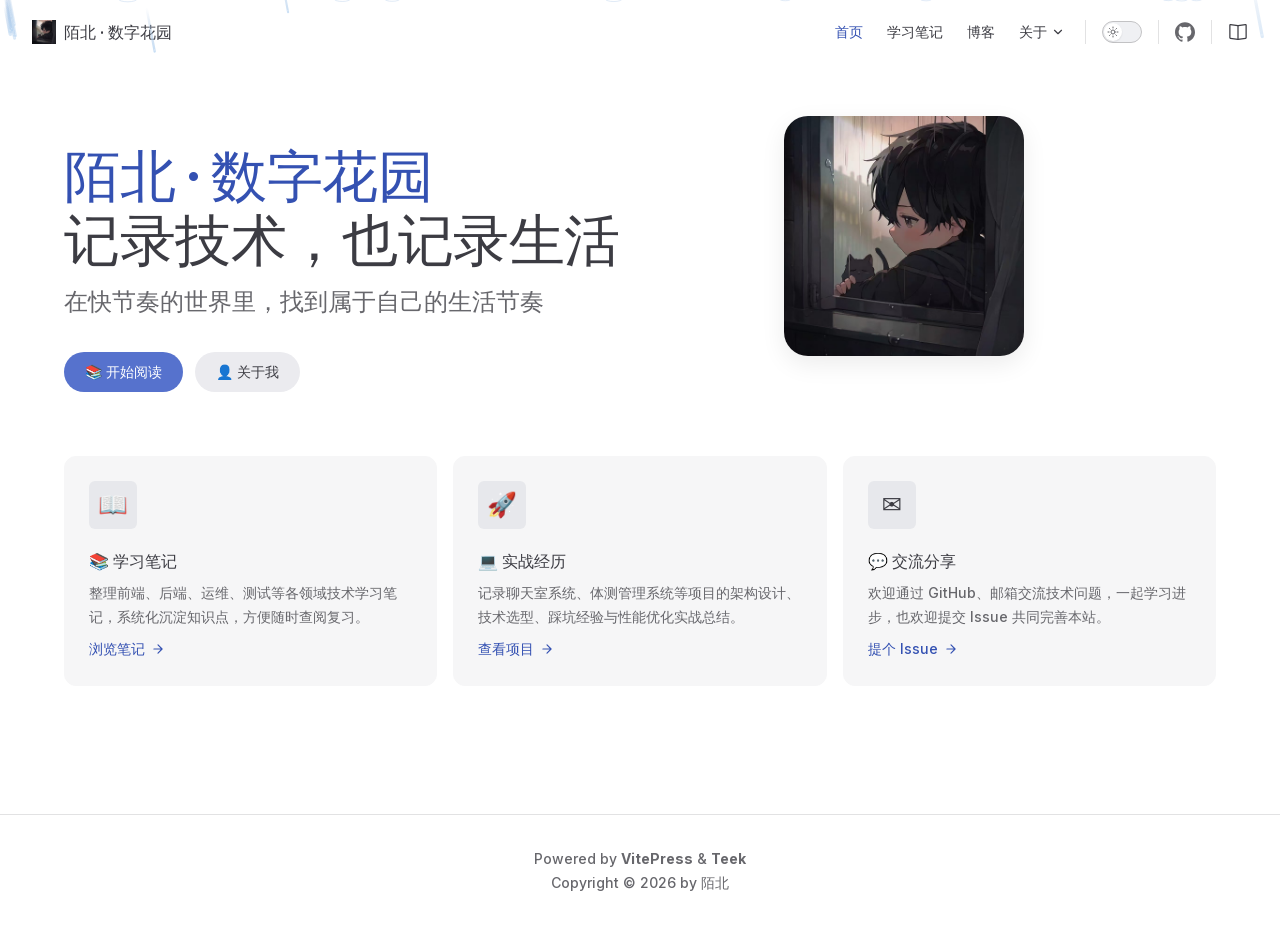
==== commit 24059ab9: "[main] mobei-front: docs: 为简历添加个人优势模块 (cdc3195) mobei-front/knowledge-base-private@cdc3195413a203740" ====
--- a/index.html
+++ b/index.html
@@ -8,12 +8,12 @@
     <meta name="generator" content="VitePress v1.6.4">
     <link rel="preload stylesheet" href="/assets/style.Cr7Y6RLB.css" as="style">
     <link rel="preload stylesheet" href="/vp-icons.css" as="style">
-    <script type="module" src="/assets/chunks/metadata.4356528e.js"></script>
-    <script type="module" src="/assets/app.DUmtPIcu.js"></script>
+    <script type="module" src="/assets/chunks/metadata.84d7db94.js"></script>
+    <script type="module" src="/assets/app.Bqwq5wIt.js"></script>
     <link rel="preload" href="/assets/inter-roman-latin.Di8DUHzh.woff2" as="font" type="font/woff2" crossorigin="">
-    <link rel="modulepreload" href="/assets/chunks/theme.hJ9pKpnz.js">
+    <link rel="modulepreload" href="/assets/chunks/theme.CwHg1GkV.js">
     <link rel="modulepreload" href="/assets/chunks/framework.Dr7VWMEP.js">
-    <link rel="modulepreload" href="/assets/index.md.Bpznpbma.lean.js">
+    <link rel="modulepreload" href="/assets/index.md.C4-Lpx5r.lean.js">
     <link rel="icon" type="image/png" href="image/logo.png">
     <link rel="apple-touch-icon" type="image/png" href="image/logo.png">
     <meta name="robots" content="index, follow">
